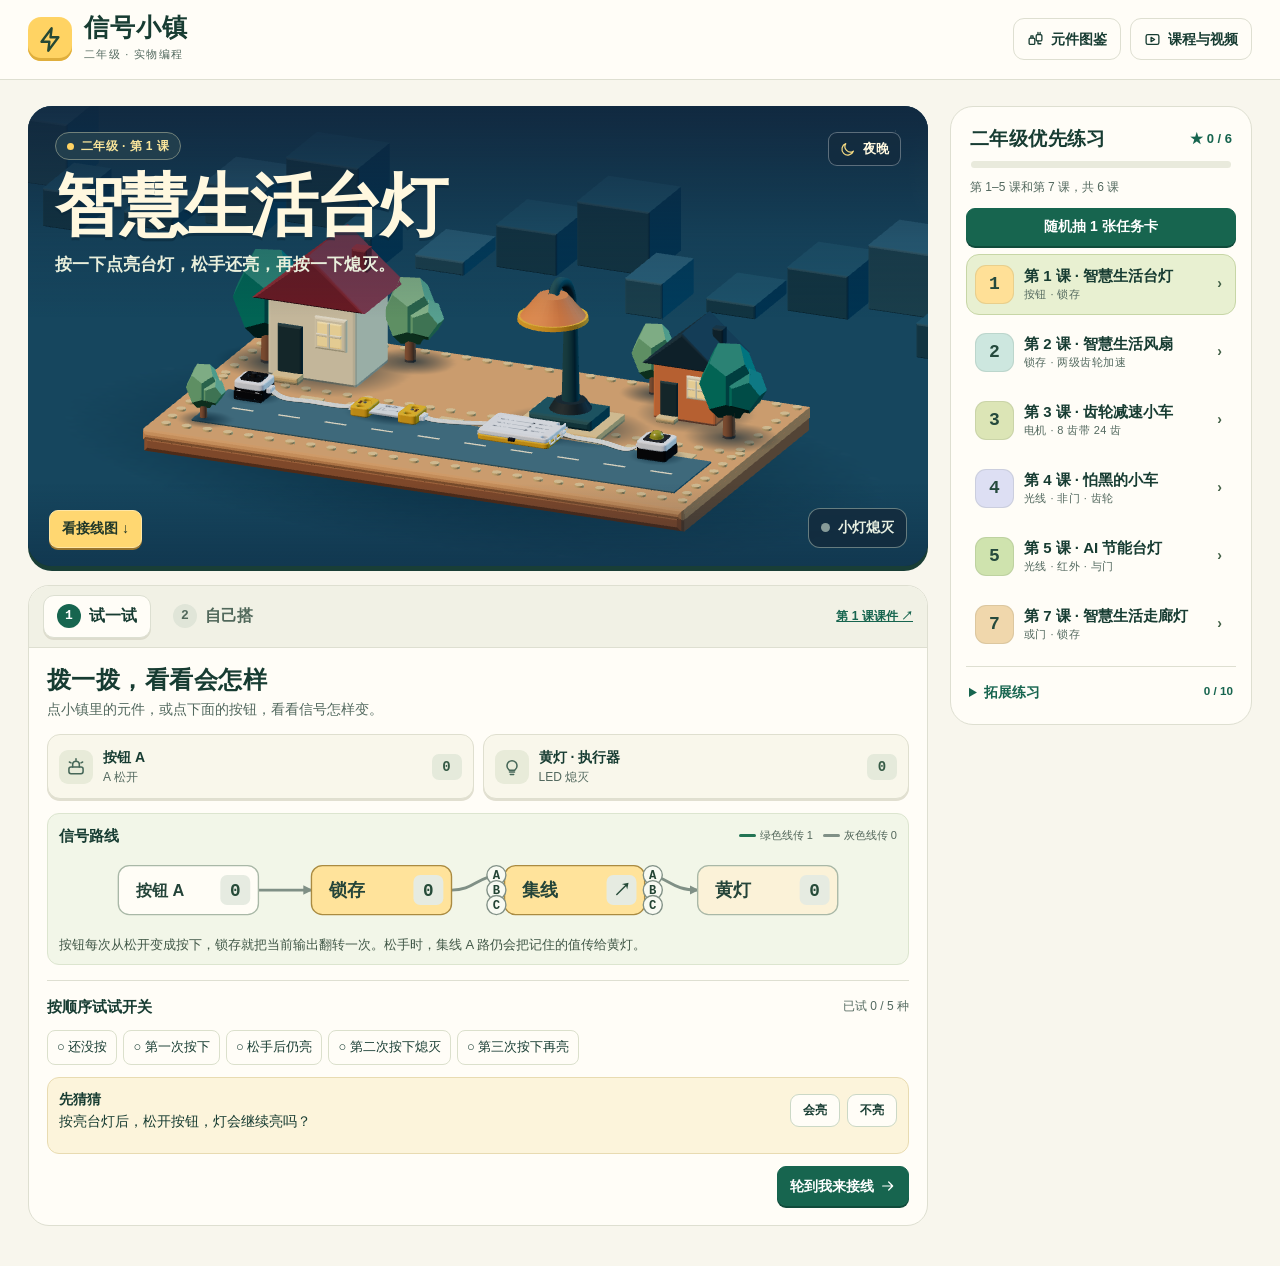
==== docs/signal-town/index.html @ 59ddd59e "feat(signal-town): publish grade two circuit practice" ====
<!doctype html>
<html lang="zh-CN">
<head>
<meta charset="utf-8">
<meta name="viewport" content="width=device-width, initial-scale=1">
<meta name="color-scheme" content="light">
<meta name="theme-color" content="#f8f6ed">
<title>信号小镇 · 二年级实物编程</title>
<link rel="icon" href="data:,">
<style>
:root {
  --paper: #f8f6ed; --white: #fffdf7; --ink: #173c32; --soft: #52685e;
  --line: #dedfd1; --green: #17654f; --lime: #daed99; --yellow: #ffd363;
  --orange: #f9ad58; --night: #122941; --font: "PingFang SC", "Microsoft YaHei", "Noto Sans CJK SC", sans-serif;
  --round: "Yuanti SC", "PingFang SC", "Microsoft YaHei", sans-serif;
}
* { box-sizing: border-box }
body { margin: 0; color: var(--ink); background: var(--paper); font: 16px/1.55 var(--font) }
button, a { -webkit-tap-highlight-color: transparent }
button { color: inherit; font: inherit; cursor: pointer }
button:disabled { cursor: default }
a { color: inherit }
button:focus-visible, a:focus-visible, summary:focus-visible { outline: 3px solid #157eac; outline-offset: 3px }
[hidden] { display: none !important }
h1,h2,h3,p { margin: 0 }
svg { display: block }
.icon { width: 22px; height: 22px; flex: 0 0 auto }
.topbar { border-bottom: 1px solid var(--line); background: var(--white) }
.top-inner { max-width: 1320px; padding: 13px 28px; margin: auto; min-height: 76px; display: flex; align-items: center; justify-content: space-between; gap: 16px; }
.brand { display: flex; gap: 12px; align-items: center; flex-shrink: 0 }
.brand-mark { display: grid; place-items: center; width: 44px; height: 44px; border-radius: 13px; background: var(--yellow); color: #254835; box-shadow: inset 0 -3px 0 #dfae3c }
.brand-mark .icon { width: 27px; height: 27px; stroke-width: 2.1 }
.brand strong { font: 900 25px/1.12 var(--round); letter-spacing: .045em; display: block }
.brand small { font-size: 11px; letter-spacing: .12em; color: var(--soft) }
.top-actions { display: flex; align-items: center; gap: 9px }
.utility { white-space: nowrap; display: inline-flex; align-items: center; justify-content: center; gap: 7px; padding: 9px 13px; border: 1px solid var(--line); border-radius: 11px; background: var(--white); color: var(--ink); text-decoration: none; font-size: 14px; font-weight: 700; min-height: 42px }
.utility:hover { background: #f0f2df }
.utility .icon { width: 17px; height: 17px }
.layout { max-width: 1320px; margin: auto; padding: 26px 28px 40px; display: grid; grid-template-columns: minmax(0, 1fr) 302px; align-items: start; gap: 22px }
.play { min-width: 0 }
.stage { isolation: isolate; position: relative; min-height: 460px; display: flex; flex-direction: column; justify-content: space-between; overflow: hidden; border-radius: 24px; color: #fff8df; background: var(--night); box-shadow: 0 5px 0 #193e36 }
.stage-canvas { position: absolute; inset: 0; z-index: -2; touch-action: pan-y }
.stage-canvas canvas { display: block; width: 100%; height: 100% }
.stage-shade { pointer-events: none; position: absolute; inset: 0; z-index: -1; background: linear-gradient(180deg,#10253cdc, #10253c33 29%, transparent 46%, transparent 82%, #0b21395e) }
.stage-top { display: flex; justify-content: space-between; align-items: flex-start; gap: 10px; padding: 26px 27px 0; pointer-events: none }
.lesson-tag { display: inline-flex; align-items: center; gap: 7px; color: #f9e59b; background: #213e4d; border: 1px solid #71817a; border-radius: 30px; padding: 4px 11px; font-size: 12px; letter-spacing: .035em; font-weight: 800 }
.lesson-tag::before { content: ""; display: inline-block; width: 7px; height: 7px; background: var(--yellow); border-radius: 50% }
.stage h1 { font: 900 clamp(38px, 5.3vw, 69px)/1.13 var(--round); letter-spacing: -.045em; margin: 8px 0 7px; text-shadow: 0 3px 0 #0a253880 }
.stage p { font-size: clamp(14px, 1.55vw, 17px); color: #e9efdc; font-weight: 600; max-width: 480px }
.stage-state { white-space: nowrap; align-items: center; display: flex; gap: 7px; border: 1px solid #ffffff50; background: #142d40e8; padding: 6px 11px; border-radius: 9px; font-size: 13px; font-weight: 700 }
.stage-state .icon { width: 16px; height: 16px; color: #f8dd83 }
.stage-bottom { display: flex; flex-wrap: wrap; justify-content: flex-end; align-items: flex-end; gap: 7px; position: relative; padding: 0 21px 18px; pointer-events: none }
.output-badge { display: inline-flex; align-items: center; gap: 8px; border: 1px solid #bacbbd80; background: #132d40f2; color: #e8f0e2; font-size: 14px; font-weight: 800; padding: 8px 12px; border-radius: 12px }
#stage-route { pointer-events: auto; margin-right: auto; min-height: 38px; font-size: 14px; text-decoration: none; color: #203729; background: #ffd771; border: 1px solid #ffe6a3; box-shadow: 0 2px 0 #98742e; }
#stage-route:hover { background: #ffe59c; }
#stage-route:active { background: #f0bd50; }
#stage-route:focus-visible { outline: 3px solid #fffdf7; outline-offset: 3px; }
#sound { pointer-events: auto; border: 1px solid #bacbbd80; background: #132d40f2; color: #fff3d3; }
#sound:hover, #sound[aria-pressed="true"] { background: #315664; }
.output-badge .led { height: 9px; width: 9px; background: #879b99; border-radius: 50% }
.output-badge[data-on="true"] { color: #ffea9f }
.output-badge[data-on="true"] .led { background: #ffe078; box-shadow: 0 0 12px #ffc85c }
.output-badge[data-alarm="true"] { color: #ffd1bb }
.output-badge[data-alarm="true"] .led { background: #fc7a61; box-shadow: 0 0 12px #ff7469 }
.stage-fallback { position: absolute; inset: 41% 0 16%; display: grid; place-items: center; pointer-events: none }
.fallback-model { display: grid; place-items: center; width: 124px; height: 124px; border-radius: 29px; background: #233e51; border: 5px solid #729e91; color: #c4d4c7 }
.fallback-model .icon { width: 64px; height: 64px }
.fallback-model.lit { color: #ffdf76; box-shadow: 0 0 50px #ffd07465; border-color: #ffe093 }
.map { background: var(--white); border: 1px solid var(--line); border-radius: 23px; padding: 18px 15px 15px }
.map-head { display: flex; justify-content: space-between; align-items: center; gap: 8px; padding: 2px 4px 10px }
.map h2, .bench h2 { font: 850 24px/1.28 var(--round); letter-spacing: .02em }
.progress-label { color: var(--green); font-size: 13px; font-weight: 800; white-space: nowrap }
.progress-track { height: 7px; background: #e9eadc; margin: 0 5px 15px; border-radius: 30px; overflow: hidden }
.progress-track b { display: block; width: 0; height: 100%; border-radius: inherit; background: #41866c; transition: width 300ms }
.sites { list-style: none; margin: 0; padding: 0; display: grid; gap: 7px }
.level { position: relative; width: 100%; min-height: 61px; display: flex; align-items: center; text-align: left; gap: 10px; border: 1px solid transparent; background: transparent; border-radius: 13px; padding: 6px 8px; }
.level:hover { background: #f0f2e7 }
.level[aria-current="step"] { background: #e8f0d1; border-color: #c7d6a6 }
.level-icon { flex: none; width: 39px; height: 39px; display: grid; place-items: center; border: 1px solid #263a261a; border-radius: 11px; background: var(--tile); color: #254a3d }
.level-icon .icon { width: 22px; height: 22px }
.level-text { flex: 1; min-width: 0 }
.level-text strong, .level-text small { display: block; }
.level-text strong { font-size: 15px; font-weight: 850; line-height: 1.42 }
.level-text small { color: var(--soft); font-size: 11px; letter-spacing: .04em }
.level-end { color: #405e45; font-weight: 850; font-size: 14px; min-width: 15px; text-align: center }
.map-caption { margin: -5px 4px 11px; color: var(--soft); font-size: 12px; }
.map .map-head h2 { font-size: 19px; }
.map #draw-card { width: 100%; margin: 0 0 8px; min-height: 38px; }
.map-extra { margin-top: 11px; border-top: 1px solid var(--line); padding-top: 9px; }
.map-extra summary { cursor: pointer; color: var(--green); font-size: 14px; font-weight: 850; padding: 6px 3px; }
.map-extra summary small { float: right; }
.level-icon { font: 900 18px ui-monospace, monospace; }
.course-link { margin-left: auto; color: var(--green); font-size: 12px; font-weight: 850; white-space: nowrap; }
.task-badge { background: #ffedb9; border: 1px solid #e6cb78; border-radius: 8px; padding: 7px 9px; margin-bottom: 10px; font-weight: 800; font-size: 13px; color: #493b1c; }
.gear-panel { border: 1px solid #e2dcbe; background: #f7f2de; border-radius: 10px; padding: 9px 10px; margin: 10px 0; }
.gear-row { display: flex; flex-wrap: wrap; align-items: center; gap: 5px; margin-top: 6px; font-size: 12px; font-weight: 800; }
.gear-row .action[aria-pressed="true"] { color: #174d39; background: #e1ecc8; border-color: #95a979; }
.gear-note { margin-top: 5px; color: var(--soft); font-size: 12px; }
.map-foot { margin-top: 12px; border-top: 1px solid var(--line); padding-top: 11px; display: flex; align-items: center; gap: 8px; color: var(--soft); font-size: 12px; }
.map-foot .icon { color: #a26c19; width: 17px; height: 17px }
.bench { margin-top: 19px; background: var(--white); border: 1px solid var(--line); border-radius: 21px; overflow: hidden }
.modes { display: flex; align-items: center; border-bottom: 1px solid var(--line); gap: 8px; padding: 9px 14px; background: #f1f1e5 }
.mode { border: 1px solid transparent; background: transparent; border-radius: 11px; display: flex; align-items: center; gap: 8px; min-height: 43px; font-weight: 800; padding: 4px 13px; color: #51685b }
.mode[aria-pressed="true"] { background: var(--white); border-color: #dcdfd1; box-shadow: 0 2px 0 #dddccd; color: var(--ink) }
.map-jump { display: none }
.step { display: grid; place-items: center; width: 24px; height: 24px; border-radius: 50%; background: #e0e5d8; font-family: ui-monospace, monospace; font-size: 13px }
.mode[aria-pressed="true"] .step { background: var(--green); color: #fff }
.panel { padding: 17px 18px 19px }
.panel-top { display: flex; justify-content: space-between; align-items: flex-start; gap: 10px; margin-bottom: 14px }
.panel-top p { color: var(--soft); font-size: 14px; margin-top: 3px }
.controls { display: grid; grid-template-columns: repeat(auto-fit, minmax(min(100%, 176px), 1fr)); gap: 9px }
.control { display: flex; align-items: center; text-align: left; min-height: 65px; padding: 8px 11px; gap: 10px; background: #f9f7eb; border: 1px solid #dfdfcf; box-shadow: 0 2px 0 #e1dfd0; border-radius: 13px }
button.control:hover { background: #eef1dc; border-color: #b8c7a9 }
button.control:active { transform: translateY(1px); box-shadow: none }
.control-icon { display: grid; place-items: center; flex: 0 0 34px; height: 34px; border-radius: 9px; background: #e8ebd9; color: #466758 }
.control-icon .icon { width: 20px; height: 20px }
.control[aria-pressed="true"] .control-icon, .control.lit .control-icon { background: #ffe49c; color: #755206 }
.control.alarm .control-icon { color: #9c3023; background: #ffd7cb }
.control-text { flex: 1; min-width: 0 }
.control-text strong, .control-text span { display: block; line-height: 1.34; }
.control-text strong { font-weight: 850; font-size: 14px }
.control-text span { color: var(--soft); font-size: 12px; margin-top: 2px }
.control-state { display: grid; flex: 0 0 30px; height: 26px; place-items: center; color: #365b46; border-radius: 7px; background: #e5eadb; font: 800 14px/1 ui-monospace, monospace }
.control-state.on { color: #2c4525; background: #d5ed9f }
.route-card { margin-top: 14px; border: 1px solid #dce5cf; border-radius: 12px; background: #f2f6e8; padding: 10px 11px 9px; }
.route-head { display: flex; align-items: center; flex-wrap: wrap; gap: 5px 12px; justify-content: space-between; }
.route-head h3 { font-size: 15px; }
.route-legend { display: flex; flex-wrap: wrap; gap: 4px 10px; font-size: 11px; color: #53675b; }
.route-legend span { display: flex; align-items: center; gap: 4px; }
.route-legend i { display: inline-block; width: 17px; height: 3px; border-radius: 9px; background: #809086; }
.route-legend .route-on { background: #237454; }
.route-svg { width: 100%; margin: 5px auto 0; overflow: visible; }
.route-halo, .route-stroke, .route-flow { fill: none; stroke-linecap: round; }
.route-halo { stroke: #f2f6e8; stroke-width: 6; }
.route-stroke { stroke: #809086; stroke-width: 2.1; }
.route-link:is([data-value="1"],[data-value="-1"]) .route-stroke { stroke: #237454; stroke-width: 3; }
.route-flow { stroke: #8bd4a0; stroke-width: 1.3; stroke-dasharray: 3 11; animation: signal-flow 1.4s linear infinite; }
@keyframes signal-flow { to { stroke-dashoffset: -28; } }
@media(prefers-reduced-motion: reduce) { .route-flow { animation: none; } }
.route-box { stroke: #a9b8a7; fill: #fffdf6; }
.route-node[data-kind="logic"] .route-box { fill: #ffe39b; stroke: #aa8b41; }
.route-node[data-kind="output"] .route-box { fill: #fbf2d8; }
.route-node:is([data-value="1"],[data-value="-1"]) .route-box { stroke-width: 1.5; }
.route-name { fill: #244439; font: 850 13px var(--font); }
.route-bit-bg { fill: #e6ebe1; }
.route-node:is([data-value="1"],[data-value="-1"]) .route-bit-bg { fill: #c9eca4; }
.route-bit { fill: #264b39; font: 850 13px ui-monospace, monospace; }
.route-port circle { fill: #f8faf2; stroke: #809086; }
.route-port[data-value="1"] circle { fill: #d9efce; stroke: #237454; }
.route-port text { fill: #234434; font: 850 9px ui-monospace, monospace; }
.rule { color: #405747; font-size: 13px; margin-top: 6px; }
.practice { margin-top: 15px; border-top: 1px solid var(--line); padding-top: 14px; display: grid; gap: 12px }
.practice-head { display: flex; flex-wrap: wrap; align-items: center; justify-content: space-between; gap: 8px; }
.practice-head strong { font-size: 15px }
.practice-head span { color: var(--soft); font-size: 12px }
.cases { display: flex; flex-wrap: wrap; gap: 6px }
.case { font-size: 13px; padding: 6px 9px; min-height: 35px; background: #fffdf7; border: 1px solid #dbe0cc; border-radius: 8px; line-height: 1.4 }
.case[aria-pressed="true"] { background: #e6efcf; border-color: #adc194; font-weight: 800 }
.case:hover { background: #eef2e4 }
.quiz { border: 1px solid #e8dbb1; background: #fcf4db; border-radius: 12px; padding: 11px; display: flex; gap: 10px; flex-wrap: wrap; align-items: center }
.quiz-text { flex: 1 1 270px; font-size: 14px }
.quiz-text b { display: block }
.quiz-result { flex-basis: 100%; font-size: 13px; color: #3f5943; font-weight: 650 }
.quiz-actions, .actions { display: flex; flex-wrap: wrap; gap: 7px; align-items: center }
.action { min-height: 40px; display: inline-flex; justify-content: center; align-items: center; gap: 6px; padding: 6px 12px; font-weight: 800; font-size: 14px; border: 1px solid #cbd8c6; background: var(--white); border-radius: 9px }
.action:hover { background: #eaf0db }
.action:disabled { opacity: .5 }
.action.primary { color: white; background: var(--green); border-color: var(--green); box-shadow: 0 2px 0 #104b3b }
.action.primary:hover { background: #124e40 }
.action .icon { width: 16px; height: 16px }
.action.small { min-height: 32px; font-size: 12px }
.frame-panel { background: #f4f0df; border: 1px solid #e6ddba; border-radius: 11px; margin-bottom: 10px; padding: 9px 11px 11px; }
.frame-panel .practice-head { margin-bottom: 7px; }
.frame-panel .action { min-height: 35px; font-size: 13px; }
.build-note { margin: 9px 0; min-height: 25px; font-size: 14px; font-weight: 700; color: #4d6859 }
.board-scroll { overflow-x: auto; background: #e8ede0; border: 1px solid #d3decb; border-radius: 15px; scrollbar-color: #879e84 #e8ede0 }
.board { min-width: var(--board-min, 470px); isolation: isolate; position: relative; display: grid; grid-template-columns: 1fr minmax(118px, 1.3fr) 1fr; gap: 36px; padding: 11px 13px 13px; background-image: radial-gradient(#67866e37 1px, transparent 1px); background-size: 12px 12px }
.board-column { display: flex; min-width: 0; flex-direction: column; gap: 9px }
.board-column h3 { padding: 0 0 2px; font-size: 12px; color: #415c4c; letter-spacing: .045em; font-weight: 850; background: #e8ede0; width: fit-content }
.node { position: relative; z-index: 1; background: #fffdf6; border: 1px solid #bdc9b5; border-radius: 10px; min-height: 60px; box-shadow: 0 2px 0 #c8d2be; padding: 5px 7px 6px }
.node.kind-logic { background: #ffda77; border-color: #c8aa54; box-shadow: 0 2px 0 #d6b860 }
.node.kind-output { background: #f3f1de }
.node-title { font-size: 12px; font-weight: 850; display: flex; gap: 4px; align-items: center }
.node-title .icon { width: 16px; height: 16px }
.node-title .delete { border: 0; background: transparent; border-radius: 5px; margin-left: auto; font-size: 19px; height: 24px; width: 24px; line-height: 1 }
.node-title .delete:hover { background: #fff8cf }
.node-ports { display: flex; align-items: center; justify-content: space-between; gap: 4px; margin-top: 2px }
.node-outs { display: grid; gap: 3px; margin-left: auto; }
.node-ins { display: grid; gap: 3px }
.node-port { display: inline-flex; white-space: nowrap; align-items: center; gap: 4px; background: #fffdf6; min-height: 27px; font-size: 11px; border: 1px solid #b9c8b4; border-radius: 6px; padding: 2px 4px; font-weight: 750 }
.node-port:hover { background: #edf5d9 }
.node-port .pin { background: #a5b1a3; border: 1px solid #6e806e; border-radius: 50%; width: 9px; height: 9px }
.node-port:is([data-value="1"],[data-value="-1"]) .pin { background: #86bd40; border-color: #3f742d }
.node-port[data-value="0"] .pin { background: #e8ead7 }
.node-port[aria-pressed="true"] { outline: 2px solid #376c59; background: #e7f4ce }
.node-port[data-direction="out"] { margin-left: auto }
.node-port[data-connected="true"] { border-color: #647e66 }
#cables { position: absolute; inset: 0; z-index: 0; width: 100%; height: 100%; pointer-events: none; overflow: visible }
.empty { color: #4a6957; border: 1px dashed #859c86; background: #edf2e6; min-height: 60px; border-radius: 9px; display: grid; place-items: center; font-size: 12px; text-align: center; padding: 6px }
.palette { display: flex; flex-wrap: wrap; gap: 6px; margin-top: 10px }
.palette .action { font-size: 13px; min-height: 36px }
.wire-list { display: flex; flex-wrap: wrap; gap: 5px; margin-top: 9px }
.wire-chip { background: #eef2e4; border: 1px solid #d1dbca; border-radius: 7px; padding: 4px 6px; font-size: 11px }
.wire-chip:hover { background: #fae7db }
.build-actions { margin-top: 13px; display: flex; gap: 8px; flex-wrap: wrap }
.check-result { display: grid; gap: 5px; margin-top: 12px; }
.check-result p { background: #f5efdb; color: #485f4e; padding: 8px 10px; border-radius: 8px; font-size: 13px }
.check-result .pass { background: #e7f0d6; color: #244e39 }
.check-result .fail { background: #fbe8db; color: #723d28 }
.next-row { display: flex; justify-content: flex-end; margin-top: 12px }
dialog { width: min(640px, calc(100% - 28px)); max-height: 86vh; color: var(--ink); background: var(--white); border: 1px solid #d8dfce; border-radius: 20px; padding: 19px; box-shadow: 0 20px 70px #0d282547 }
dialog::backdrop { background: #0f282aa6 }
.dialog-head { display: flex; align-items: center; justify-content: space-between; gap: 8px; margin-bottom: 10px }
.dialog-head h2 { font: 850 24px/1.25 var(--round) }
.dialog-lead { font-size: 14px; color: var(--soft); margin-bottom: 13px }
.kit-dialog { width: min(1040px, calc(100% - 32px)); max-height: 92dvh; padding: 20px; }
.kit-dialog .dialog-head { margin-bottom: 9px }
.kit-titleblock { display: flex; flex-wrap: wrap; align-items: center; gap: 4px 12px; }
.kit-total { font-size: 13px; color: var(--green); font-weight: 850; white-space: nowrap; }
.kit-progress-bar { appearance: none; width: 100%; height: 7px; display: block; margin: 2px 0 13px; border: 0; background: #e8ebdd; border-radius: 15px; overflow: hidden; }
.kit-progress-bar::-webkit-progress-bar { background: #e8ebdd; }
.kit-progress-bar::-webkit-progress-value { background: #42876a; border-radius: 15px; }
.kit-progress-bar::-moz-progress-bar { background: #42876a; border-radius: 15px; }
.kit-filters { display: flex; flex-wrap: wrap; justify-content: space-between; align-items: center; gap: 8px; margin-bottom: 12px; }
.kit-groups { display: flex; gap: 5px; flex-wrap: wrap; }
.kit-group, .kit-view, .kit-status { background: #fffdf7; border: 1px solid #dbdfd1; border-radius: 9px; padding: 6px 10px; min-height: 38px; color: #344e42; font: 750 13px var(--font); }
.kit-status { padding-inline: 8px; cursor: pointer; }
.kit-group[aria-pressed="true"] { background: var(--kit-tint); border-color: #a8ad93; color: var(--ink) }
.kit-view[aria-pressed="true"] { background: #dcebd0; border-color: #89aa7b; color: var(--ink) }
.kit-group:hover, .kit-view:hover { border-color: var(--green) }
.kit-grid { display: grid; grid-template-columns: repeat(auto-fill,minmax(min(100%,145px),1fr)); gap: 9px; padding: 0; margin: 0; list-style: none; }
.kit-grid li { min-width: 0; }
.kit-card { display: flex; text-align: left; flex-direction: column; width: 100%; height: 100%; padding: 0; overflow: hidden; background: #fffdf7; border: 1px solid #dcdfd2; border-radius: 12px; }
.kit-card:hover { border-color: #6b947a; box-shadow: 0 2px 8px #183e321a; }
.kit-card[data-owned="true"] { border-color: #9abda3; }
.kit-card-picture { display: block; width: 100%; flex: 0 0 auto; aspect-ratio: 1.60; position: relative; background: var(--kit-tint); border-bottom: 1px solid #e3e1d3; }
.kit-card-picture img { position: absolute; inset: 0; width: 100%; height: 100%; display: block; object-fit: contain; }
.kit-card[data-owned="false"] img { filter: saturate(.62); }
.kit-mark { padding: 2px 6px; border-radius: 6px; background: #f5f0dff5; color: #4b5547; font-size: 11px; font-weight: 850; }
.kit-card-picture .kit-mark { position: absolute; top: 6px; right: 6px; }
.kit-card[data-owned="true"] .kit-mark, .kit-mark[data-owned="true"] { background: #286b51; color: #fff; }
.kit-card-info { display: grid; padding: 6px 8px 8px; gap: 2px; }
.kit-card-info strong { font-size: 13px; line-height: 1.35; }
.kit-card-info small { font-size: 11px; color: var(--soft); }
.kit-empty-list { color: var(--soft); text-align: center; padding: 30px 10px; }
.kit-details { max-width: 830px; margin: 0 auto; }
.kit-back { margin-bottom: 12px; }
.kit-meta { display: flex; gap: 5px; align-items: center; flex-wrap: wrap; }
.kit-source { margin-top: 6px; color: var(--soft); font-size: 12px; }
.kit-kind { display: inline-flex; padding: 2px 8px; font-size: 11px; border-radius: 6px; font-weight: 750; }
.kit-name { font: 900 clamp(23px,4vw,33px)/1.14 var(--round); margin: 4px 0 5px; }
.kit-job { color: #405a4d; font-size: 14px; }
.kit-views { display: flex; gap: 6px; margin: 12px 0 8px; flex-wrap: wrap; }
.kit-comparison { display: grid; grid-template-columns: minmax(0,1fr) minmax(0,1fr); gap: 9px; }
.kit-figure { border: 1px solid #dce1d0; border-radius: 12px; overflow: hidden; margin: 0; background: #eef2e6; min-width: 0; }
.kit-viewer { position: relative; aspect-ratio: 1.32; min-height: 155px; cursor: grab; touch-action: none; background: radial-gradient(closest-side at 48% 53%,#fffef1,#f0f3e8 80%,#e3eadb); }
.kit-viewer.dragging { cursor: grabbing }
.kit-viewer canvas { width: 100%; height: 100%; display: block; }
.kit-viewer:focus-visible { outline: 3px solid #157eac; outline-offset: -4px; }
.kit-empty { position: absolute; inset: 0; display: grid; place-items: center; text-align: center; padding: 10px; font-size: 13px; color: var(--soft); }
.part-photo { display: block; width: 100%; aspect-ratio: 1.32; min-height: 155px; height: auto; object-fit: contain; background: #ede6d8; }
.kit-figure figcaption { display: flex; gap: 5px; min-height: 38px; align-items: center; justify-content: space-between; flex-wrap: wrap; border-top: 1px solid #dce1d0; padding: 5px 8px; font-weight: 700; font-size: 12px; }
.kit-figure figcaption small { color: var(--soft); font-size: 11px }
.kit-reset { border: 0; background: transparent; border-radius: 5px; padding: 4px; font-size: 11px; color: var(--green); font-weight: 750; text-decoration: underline; }
.kit-clue { margin-top: 9px; padding: 8px 10px; background: #f7edd3; border-radius: 8px; color: #4e482d; font-size: 14px; }
@media(max-width:720px) {
  .kit-dialog { padding: 13px; width: calc(100% - 18px); }
}
@media(max-width:450px) {
  .kit-grid { grid-template-columns: repeat(2,minmax(0,1fr)); gap: 7px; }
  .kit-group,.kit-view,.kit-status { min-height: 36px; font-size: 12px; padding-inline: 7px; }
  .kit-comparison { gap: 6px }
  .kit-viewer,.part-photo { min-height: 122px }
  .kit-figure figcaption { font-size: 11px; }
}
.reward { width: min(556px, calc(100% - 26px)); text-align: center; padding: 17px; background: radial-gradient(ellipse at 50% -20%,#ffe29b,#fff9e8 58%,#fffdf7 100%); }
.reward-top { display: flex; justify-content: flex-end; }
.reward-star { display: grid; place-items: center; width: 55px; height: 55px; margin: -17px auto 9px; color: #785204; background: #ffcf57; border: 1px solid #d6a831; border-radius: 18px; box-shadow: inset 0 -3px #dfae38, 0 0 0 7px #f9d78b48; transform: rotate(-8deg); }
.reward-star .icon { width: 31px; height: 31px; fill: #fff0b8; }
.reward h2 { font: 900 clamp(22px,5vw,30px)/1.25 var(--round); margin-bottom: 4px; }
.reward p { color: #536454; font-size: 14px; }
.reward-parts { display: grid; grid-template-columns: repeat(2,minmax(0,1fr)); gap: 7px; margin: 14px 0; padding: 0; list-style: none; }
.reward-parts li { display: flex; gap: 8px; align-items: center; text-align: left; background: #fffdf8; border: 1px solid #ebd8a9; border-radius: 10px; padding: 5px; font-size: 13px; font-weight: 800; }
.reward-parts img { display: block; width: 43px; height: 38px; border-radius: 6px; object-fit: cover; background: #f2e7c8; }
.reward-actions { display: flex; justify-content: center; flex-wrap: wrap; gap: 7px; }
.video-links { display: grid; gap: 6px }
.video-links a { justify-content: flex-start; }
@media(max-width: 960px) {
  .layout { grid-template-columns: minmax(0,1fr) 247px; gap: 13px; padding-inline: 15px }
  .top-inner { padding-inline: 16px }
  .stage { min-height: 408px }
  .stage-top { padding-inline: 18px }
  .map { padding-inline: 10px }
  .control { gap: 5px; padding-inline: 7px }
}
@media(max-width: 730px) {
  .top-inner { min-height: 61px; padding: 8px 11px; gap: 7px }
  .brand { gap: 7px }
  .brand-mark { width: 37px; height: 37px; border-radius: 10px }
  .brand-mark .icon { width: 23px; height: 23px }
  .brand strong { font-size: 20px }
  .brand small { display: none }
  .top-actions { gap: 5px }
  .utility { font-size: 12px; padding: 6px 8px; gap: 4px; min-height: 37px }
  .utility .icon { width: 15px; height: 15px }
  .layout { display: flex; flex-direction: column; gap: 16px; padding: 12px 10px 26px }
  .play, .map { width: 100% }
  .stage { min-height: 375px; border-radius: 17px }
  .stage-top { padding: 16px 13px 0 }
  .stage-bottom { padding: 0 11px 11px }
  .stage-state { font-size: 11px; padding: 5px 7px; gap: 4px }
  .stage-state .icon { width: 13px; height: 13px }
  .stage h1 { font-size: clamp(34px, 9vw, 53px) }
  .stage p { font-size: 13px }
  .bench { margin-top: 13px; border-radius: 16px }
  .panel { padding: 12px 10px }
  .modes { padding: 7px 9px; flex-wrap: wrap; gap: 5px; }
  .mode { white-space: nowrap; padding-inline: 7px; gap: 6px; font-size: 14px; }
  .board { min-width: 0; grid-template-columns: minmax(0,1fr) minmax(0,1.2fr) minmax(0,1fr); gap: 11px; padding: 8px 6px 10px }
  .board-column { gap: 7px }
  .board-column h3 { font-size: 11px }
  .node { padding: 4px; }
  .node-title { gap: 1px; font-size: 11px; line-height: 1.3; min-height: 23px }
  .node-title .icon { display: none }
  .node-title .delete { width: 22px; flex: none }
  .node-ports { align-items: flex-end; flex-wrap: wrap; gap: 3px }
  .node-port { min-height: 33px; font-size: 11px; gap: 2px; padding-inline: 2px }
  .node-port .pin { width: 7px; height: 7px }
  .course-link { font-size: 11px; margin-left: auto; }
  .map-jump { display: block; margin-left: auto; white-space: nowrap; font-weight: 800; font-size: 13px; padding: 7px 3px; }
  .controls { grid-template-columns: repeat(2, minmax(0,1fr)); gap: 7px }
  .control { min-height: 57px }
  .control-text strong { font-size: 13px }
  .control-state { flex-basis: 23px }
  .map { border-radius: 17px }
  .sites { grid-template-columns: repeat(2, minmax(0,1fr)); gap: 4px }
  .level { gap: 6px; padding: 4px 5px; min-height: 57px }
  .level-icon { width: 34px; height: 34px }
  .level-text strong { font-size: 13px }
  .level-text small { font-size: 10px }
}
@media(max-width: 365px) {
  .top-actions .utility .icon { display: none }
  .modes { gap: 3px; }
  .mode { padding-inline: 6px; gap: 4px; }
  .board { gap: 6px }
  .node-port { font-size: 10px }
  .control-icon { flex-basis: 26px; height: 28px }
  #output-badge { font-size: 12px }
}
@media(prefers-reduced-motion: reduce) { *, *::before, *::after { scroll-behavior: auto !important; transition: none !important } }
</style>
</head>
<body>
<header class="topbar">
  <div class="top-inner">
    <div class="brand">
      <div class="brand-mark" data-icon="bolt" aria-hidden="true"></div>
      <div><strong>信号小镇</strong><small>二年级 · 实物编程</small></div>
    </div>
    <div class="top-actions">
      <button class="utility" data-dialog="parts"><span data-icon="blocks"></span>元件图鉴</button>
      <button class="utility" data-dialog="videos"><span data-icon="video"></span>课程与视频</button>
    </div>
  </div>
</header>
<main class="layout">
  <div class="play">
    <section class="stage" aria-labelledby="lesson-title">
      <div id="stage-canvas" class="stage-canvas" aria-hidden="true"></div>
      <div class="stage-shade"></div>
      <div class="stage-top">
        <div><span class="lesson-tag" id="lesson-tag"></span><h1 id="lesson-title" tabindex="-1"></h1><p id="lesson-mission"></p></div>
        <span class="stage-state" id="world-state"></span>
      </div>
      <div class="stage-fallback" id="stage-fallback" hidden><div class="fallback-model" id="fallback-model"></div></div>
      <div class="stage-bottom"><a class="action small stage-route" id="stage-route" href="#route-card">看接线图 ↓</a><button class="action small" id="sound" aria-pressed="false" hidden><span data-icon="speaker"></span><span class="sound-label">打开警报音</span></button><div class="output-badge" id="output-badge"><i class="led" aria-hidden="true"></i><span id="output-label" role="status"></span></div></div>
    </section>
    <section class="bench" aria-label="实验台">
      <div class="modes" role="group" aria-label="练习方式">
        <button class="mode" id="mode-try" data-mode="try" aria-controls="try-panel" aria-pressed="true"><span class="step">1</span>试一试</button>
        <button class="mode" id="mode-build" data-mode="build" aria-controls="build-panel" aria-pressed="false"><span class="step">2</span>自己搭</button>
        <a class="course-link" id="lesson-course" target="_blank" rel="noopener noreferrer" hidden></a>
        <a class="map-jump" href="#map-title">二年级 ↓</a>
      </div>
      <div id="try-panel" class="panel">
        <div class="panel-top"><div><h2>拨一拨，看看会怎样</h2><p>点小镇里的元件，或点下面的按钮，看看信号怎样变。</p></div></div>
        <div id="try-controls" class="controls"></div>
        <div class="route-card" id="route-card" tabindex="-1">
          <div class="route-head"><h3>信号路线</h3><div class="route-legend"><span><i class="route-on"></i><span id="route-live-label">绿色线传 1</span></span><span><i></i>灰色线传 0</span></div></div>
          <div id="signal-line"></div>
          <p id="rule" class="rule"></p>
        </div>
        <section class="gear-panel" id="try-gears" aria-label="齿轮传动" hidden></section>
        <div class="practice">
          <div class="practice-head"><strong id="practice-title">把每种情况都试一遍</strong><span id="seen"></span></div>
          <div id="cases" class="cases"></div>
          <div id="quiz" class="quiz"></div>
        </div>
        <div class="next-row"><button class="action primary" data-mode="build">轮到我来接线 <span data-icon="arrow"></span></button></div>
      </div>
      <div id="build-panel" class="panel" hidden>
        <p class="task-badge" id="task-badge" tabindex="-1" hidden></p>
        <div class="panel-top"><div><h2>自己搭电路</h2><p id="build-target"></p></div></div>
        <div id="build-controls" class="controls"></div>
        <section class="frame-panel" id="frame-panel" aria-label="搭展示架" hidden>
          <div class="practice-head"><strong>用积木梁和板搭展示架</strong><span id="frame-progress"></span></div>
          <div class="actions" id="frame-actions"></div>
        </section>
        <p id="build-note" class="build-note" role="status"></p>
        <div class="board-scroll" aria-label="接线工作台">
          <div class="board" id="board">
            <svg id="cables" aria-hidden="true"></svg>
            <div class="board-column" id="input-col"></div>
            <div class="board-column" id="logic-col"></div>
            <div class="board-column" id="output-col"></div>
          </div>
        </div>
        <div class="palette" id="palette" aria-label="元件盒"></div>
        <div id="wire-list" class="wire-list" aria-label="已接的线"></div>
        <section class="gear-panel" id="build-gears" aria-label="装齿轮" hidden></section>
        <div class="build-actions">
          <button class="action primary" id="check"><span data-icon="check"></span>检查所有情况</button>
          <button class="action" id="hint"><span data-icon="bulb"></span>给我提示</button>
          <button class="action" id="reset"><span data-icon="reset"></span>重新搭</button>
        </div>
        <div id="check-result" class="check-result" aria-live="polite"></div>
        <div id="next-level" class="next-row" hidden><button class="action primary" id="next">去下一关 <span data-icon="arrow"></span></button></div>
      </div>
    </section>
  </div>
  <aside class="map" aria-labelledby="map-title">
    <div class="map-head"><h2 id="map-title">二年级优先练习</h2><span class="progress-label" id="progress-label"></span></div>
    <div id="progress-track" class="progress-track" role="progressbar" aria-label="二年级通关进度" aria-valuemin="0"><b></b></div>
    <p class="map-caption">第 1–5 课和第 7 课，共 6 课</p>
    <button class="action primary" id="draw-card">随机抽 1 张任务卡</button>
    <ol class="sites" id="levels"></ol>
    <details class="map-extra" id="extra-map">
      <summary>拓展练习 <small id="extra-progress"></small></summary>
      <ol class="sites" id="extra-levels"></ol>
    </details>
  </aside>
</main>
<dialog class="kit-dialog" id="parts-dialog" aria-labelledby="kit-title">
  <form method="dialog" class="dialog-head">
    <div class="kit-titleblock"><h2 id="kit-title">实物元件图鉴</h2><span class="kit-total" id="kit-progress"></span></div>
    <button class="action">关闭</button>
  </form>
  <div id="kit-gallery">
    <progress class="kit-progress-bar" id="kit-progress-bar" aria-label="图鉴收集进度"></progress>
    <div class="kit-filters">
      <div class="kit-groups" id="kit-groups" role="group" aria-label="元件分类"></div>
      <select class="kit-status" id="kit-status" aria-label="获得状态">
        <option value="all">全部状态</option><option value="owned">已获得</option><option value="missing">待获得</option>
      </select>
    </div>
    <ul class="kit-grid" id="parts-list" aria-label="元件图鉴列表"></ul>
    <p class="kit-empty-list" id="kit-empty-list" hidden></p>
  </div>
  <section class="kit-details" id="kit-details" aria-labelledby="kit-name" hidden>
    <button type="button" class="action small kit-back" id="kit-back">← 返回图鉴</button>
    <div class="kit-meta"><span class="kit-kind" id="kit-kind"></span><span class="kit-mark" id="kit-part-status"></span></div>
    <h3 class="kit-name" id="kit-name" tabindex="-1"></h3>
    <p class="kit-job" id="kit-job"></p>
    <p class="kit-source" id="kit-source"></p>
    <div class="kit-views" id="kit-views" role="group" aria-label="观察角度"></div>
    <div class="kit-comparison">
      <figure class="kit-figure">
        <div class="kit-viewer" id="kit-canvas" tabindex="0" aria-label="三维模型，可拖动或用方向键旋转">
          <span class="kit-empty" id="kit-fallback" hidden>这个浏览器暂时无法显示 3D，继续看实拍就能认元件。</span>
        </div>
        <figcaption><span>3D 模型 <small id="kit-drag-note">· 拖动可旋转</small></span><button type="button" id="kit-reset" class="kit-reset">复位</button></figcaption>
      </figure>
      <figure class="kit-figure">
        <img class="part-photo" id="kit-photo" alt="">
        <figcaption id="kit-caption">套装实拍</figcaption>
      </figure>
    </div>
    <p class="kit-clue" id="kit-clue" aria-live="polite"></p>
  </section>
</dialog>
<dialog id="reward-dialog" class="reward" aria-labelledby="reward-title" aria-describedby="reward-level">
  <form method="dialog" class="reward-top"><button class="action small">关闭</button></form>
  <div class="reward-star" data-icon="star" aria-hidden="true"></div>
  <h2 id="reward-title"></h2>
  <p id="reward-level"></p>
  <ul class="reward-parts" id="reward-parts" aria-label="获得的元件图鉴"></ul>
  <div class="reward-actions">
    <button class="action primary" id="reward-catalog" autofocus>去图鉴查看</button>
    <button class="action" id="reward-next"></button>
  </div>
</dialog>
<dialog id="videos-dialog">
  <form method="dialog" class="dialog-head"><h2>课程与视频</h2><button class="action">关闭</button></form>
  <p class="dialog-lead">联网打开酷博实物编程课件，可在课件里观看配套演示。</p>
  <div class="video-links" id="video-links"></div>
</dialog>
<script>
/* Three.js license
The MIT License

Copyright © 2010-2026 three.js authors

Permission is hereby granted, free of charge, to any person obtaining a copy
of this software and associated documentation files (the "Software"), to deal
in the Software without restriction, including without limitation the rights
to use, copy, modify, merge, publish, distribute, sublicense, and/or sell
copies of the Software, and to permit persons to whom the Software is
furnished to do so, subject to the following conditions:

The above copyright notice and this permission notice shall be included in
all copies or substantial portions of the Software.

THE SOFTWARE IS PROVIDED "AS IS", WITHOUT WARRANTY OF ANY KIND, EXPRESS OR
IMPLIED, INCLUDING BUT NOT LIMITED TO THE WARRANTIES OF MERCHANTABILITY,
FITNESS FOR A PARTICULAR PURPOSE AND NONINFRINGEMENT. IN NO EVENT SHALL THE
AUTHORS OR COPYRIGHT HOLDERS BE LIABLE FOR ANY CLAIM, DAMAGES OR OTHER
LIABILITY, WHETHER IN AN ACTION OF CONTRACT, TORT OR OTHERWISE, ARISING FROM,
OUT OF OR IN CONNECTION WITH THE SOFTWARE OR THE USE OR OTHER DEALINGS IN
THE SOFTWARE.
*/
(()=>{var Yc=0,fl=1,Zc=2;var ir=1,Jc=2,$i=3,Yn=0,Ge=1,mn=2,ci=0,Ki=1,sr=2,pl=3,ml=4,$c=5;var hi=100,Kc=101,Qc=102,jc=103,th=104,eh=200,nh=201,ih=202,sh=203,gl=204,_l=205,rh=206,ah=207,oh=208,lh=209,ch=210,hh=211,uh=212,dh=213,fh=214,Jr=0,$r=1,Kr=2,Di=3,Qr=4,jr=5,ta=6,ea=7,xl=0,ph=1,mh=2,gn=0,vl=1,yl=2,Ml=3,rr=4,Sl=5,bl=6,Tl=7;var Al=300,ui=301,Qi=302,Pa=303,La=304,na=1e3,hn=1001,ia=1002,Ee=1003,gh=1004;var ar=1005;var ze=1006,Da=1007;var Ln=1008;var He=1009,El=1010,wl=1011,ji=1012,Na=1013,an=1014,je=1015,on=1016,Ua=1017,Fa=1018,di=1020,Rl=35902,Cl=35899,Il=1021,Pl=1022,ln=1023,Rn=1026,Dn=1027,Oa=1028,Ba=1029,Zn=1030,za=1031;var ka=1033,or=33776,lr=33777,cr=33778,hr=33779,Ga=35840,Va=35841,Ha=35842,Wa=35843,Xa=36196,qa=37492,Ya=37496,Za=37488,Ja=37489,ur=37490,$a=37491,Ka=37808,Qa=37809,ja=37810,to=37811,eo=37812,no=37813,io=37814,so=37815,ro=37816,ao=37817,oo=37818,lo=37819,co=37820,ho=37821,uo=36492,fo=36494,po=36495,mo=36283,go=36284,dr=36285,_o=36286;var ms=2300,sa=2301,Yr=2302,tl=2303,el=2400,nl=2401,il=2402;var _h=3200;var xo=0,xh=1,Nn="",Be="srgb",gs="srgb-linear",_s="linear",oe="srgb";var Zr=7680;var vh=519,yh=512,Mh=513,Sh=514,Ll=515,bh=516,Th=517,Dl=518,Nl=519,Ul=35044;var Fl="300 es",$e=2e3,Ni=2001;function Tu(i){for(let t=i.length-1;t>=0;--t)if(i[t]>=65535)return!0;return!1}function Au(i){return ArrayBuffer.isView(i)&&!(i instanceof DataView)}function xs(i){return document.createElementNS("http://www.w3.org/1999/xhtml",i)}function Ah(){let i=xs("canvas");return i.style.display="block",i}var cc={},Ui=null;function vs(...i){let t="THREE."+i.shift();Ui?Ui("log",t,...i):console.log(t,...i)}function Eh(i){let t=i[0];if(typeof t=="string"&&t.startsWith("TSL:")){let e=i[1];e&&e.isStackTrace?i[0]+=" "+e.getLocation():i[1]='Stack trace not available. Enable "THREE.Node.captureStackTrace" to capture stack traces.'}return i}function Bt(...i){i=Eh(i);let t="THREE."+i.shift();if(Ui)Ui("warn",t,...i);else{let e=i[0];e&&e.isStackTrace?console.warn(e.getError(t)):console.warn(t,...i)}}function Ot(...i){i=Eh(i);let t="THREE."+i.shift();if(Ui)Ui("error",t,...i);else{let e=i[0];e&&e.isStackTrace?console.error(e.getError(t)):console.error(t,...i)}}function si(...i){let t=i.join(" ");t in cc||(cc[t]=!0,Bt(...i))}function wh(i,t,e){return new Promise(function(n,s){function r(){switch(i.clientWaitSync(t,i.SYNC_FLUSH_COMMANDS_BIT,0)){case i.WAIT_FAILED:s();break;case i.TIMEOUT_EXPIRED:setTimeout(r,e);break;default:n()}}setTimeout(r,e)})}var Rh={[Jr]:Jr,[Kr]:ta,[Qr]:Qr,[Di]:jr,[$r]:$r,[ta]:Kr,[ea]:ea,[jr]:Di},un=class{addEventListener(t,e){this._listeners===void 0&&(this._listeners={});let n=this._listeners;n[t]===void 0&&(n[t]=[]),n[t].indexOf(e)===-1&&n[t].push(e)}hasEventListener(t,e){let n=this._listeners;return n===void 0?!1:n[t]!==void 0&&n[t].indexOf(e)!==-1}removeEventListener(t,e){let n=this._listeners;if(n===void 0)return;let s=n[t];if(s!==void 0){let r=s.indexOf(e);r!==-1&&s.splice(r,1)}}dispatchEvent(t){let e=this._listeners;if(e===void 0)return;let n=e[t.type];if(n!==void 0){t.target=this;let s=n.slice(0);for(let r=0,a=s.length;r<a;r++)s[r].call(this,t);t.target=null}}},Le=["00","01","02","03","04","05","06","07","08","09","0a","0b","0c","0d","0e","0f","10","11","12","13","14","15","16","17","18","19","1a","1b","1c","1d","1e","1f","20","21","22","23","24","25","26","27","28","29","2a","2b","2c","2d","2e","2f","30","31","32","33","34","35","36","37","38","39","3a","3b","3c","3d","3e","3f","40","41","42","43","44","45","46","47","48","49","4a","4b","4c","4d","4e","4f","50","51","52","53","54","55","56","57","58","59","5a","5b","5c","5d","5e","5f","60","61","62","63","64","65","66","67","68","69","6a","6b","6c","6d","6e","6f","70","71","72","73","74","75","76","77","78","79","7a","7b","7c","7d","7e","7f","80","81","82","83","84","85","86","87","88","89","8a","8b","8c","8d","8e","8f","90","91","92","93","94","95","96","97","98","99","9a","9b","9c","9d","9e","9f","a0","a1","a2","a3","a4","a5","a6","a7","a8","a9","aa","ab","ac","ad","ae","af","b0","b1","b2","b3","b4","b5","b6","b7","b8","b9","ba","bb","bc","bd","be","bf","c0","c1","c2","c3","c4","c5","c6","c7","c8","c9","ca","cb","cc","cd","ce","cf","d0","d1","d2","d3","d4","d5","d6","d7","d8","d9","da","db","dc","dd","de","df","e0","e1","e2","e3","e4","e5","e6","e7","e8","e9","ea","eb","ec","ed","ee","ef","f0","f1","f2","f3","f4","f5","f6","f7","f8","f9","fa","fb","fc","fd","fe","ff"];var Ro=Math.PI/180,ra=180/Math.PI;function Jn(){let i=Math.random()*4294967295|0,t=Math.random()*4294967295|0,e=Math.random()*4294967295|0,n=Math.random()*4294967295|0;return(Le[i&255]+Le[i>>8&255]+Le[i>>16&255]+Le[i>>24&255]+"-"+Le[t&255]+Le[t>>8&255]+"-"+Le[t>>16&15|64]+Le[t>>24&255]+"-"+Le[e&63|128]+Le[e>>8&255]+"-"+Le[e>>16&255]+Le[e>>24&255]+Le[n&255]+Le[n>>8&255]+Le[n>>16&255]+Le[n>>24&255]).toLowerCase()}function Jt(i,t,e){return Math.max(t,Math.min(e,i))}function Eu(i,t){return(i%t+t)%t}function Co(i,t,e){return(1-e)*i+e*t}function Ch(i){return Math.pow(2,Math.floor(Math.log(i)/Math.LN2))}function vo(i){switch(i.constructor){case Uint32Array:return 4294967295;case Uint16Array:return 65535;case Uint8Array:case Uint8ClampedArray:return 255;case Int32Array:return 2147483647;case Int16Array:return 32767;case Int8Array:return 127;default:return}}function Ih(i,t){if(t.constructor===Float32Array)return i;let e=vo(t);if(e===void 0)throw new Error("THREE.MathUtils: Invalid component type.");return Math.max(i/e,-1)}function Ph(i,t){if(t.constructor===Float32Array)return i;let e=vo(t);if(e===void 0)throw new Error("THREE.MathUtils: Invalid component type.");return Math.round(i*e)}var st=class{static{this.prototype.isVector2=!0}constructor(t=0,e=0){this.x=t,this.y=e}get width(){return this.x}set width(t){this.x=t}get height(){return this.y}set height(t){this.y=t}set(t,e){return this.x=t,this.y=e,this}setScalar(t){return this.x=t,this.y=t,this}setX(t){return this.x=t,this}setY(t){return this.y=t,this}setComponent(t,e){switch(t){case 0:this.x=e;break;case 1:this.y=e;break;default:throw new Error("THREE.Vector2: index is out of range: "+t)}return this}getComponent(t){switch(t){case 0:return this.x;case 1:return this.y;default:throw new Error("THREE.Vector2: index is out of range: "+t)}}clone(){return new this.constructor(this.x,this.y)}copy(t){return this.x=t.x,this.y=t.y,this}add(t){return this.x+=t.x,this.y+=t.y,this}addScalar(t){return this.x+=t,this.y+=t,this}addVectors(t,e){return this.x=t.x+e.x,this.y=t.y+e.y,this}addScaledVector(t,e){return this.x+=t.x*e,this.y+=t.y*e,this}sub(t){return this.x-=t.x,this.y-=t.y,this}subScalar(t){return this.x-=t,this.y-=t,this}subVectors(t,e){return this.x=t.x-e.x,this.y=t.y-e.y,this}multiply(t){return this.x*=t.x,this.y*=t.y,this}multiplyScalar(t){return this.x*=t,this.y*=t,this}divide(t){return this.x/=t.x,this.y/=t.y,this}divideScalar(t){return this.multiplyScalar(1/t)}applyMatrix3(t){let e=this.x,n=this.y,s=t.elements;return this.x=s[0]*e+s[3]*n+s[6],this.y=s[1]*e+s[4]*n+s[7],this}min(t){return this.x=Math.min(this.x,t.x),this.y=Math.min(this.y,t.y),this}max(t){return this.x=Math.max(this.x,t.x),this.y=Math.max(this.y,t.y),this}clamp(t,e){return this.x=Jt(this.x,t.x,e.x),this.y=Jt(this.y,t.y,e.y),this}clampScalar(t,e){return this.x=Jt(this.x,t,e),this.y=Jt(this.y,t,e),this}clampLength(t,e){let n=this.length();return this.divideScalar(n||1).multiplyScalar(Jt(n,t,e))}floor(){return this.x=Math.floor(this.x),this.y=Math.floor(this.y),this}ceil(){return this.x=Math.ceil(this.x),this.y=Math.ceil(this.y),this}round(){return this.x=Math.round(this.x),this.y=Math.round(this.y),this}roundToZero(){return this.x=Math.trunc(this.x),this.y=Math.trunc(this.y),this}negate(){return this.x=-this.x,this.y=-this.y,this}dot(t){return this.x*t.x+this.y*t.y}cross(t){return this.x*t.y-this.y*t.x}lengthSq(){return this.x*this.x+this.y*this.y}length(){return Math.sqrt(this.x*this.x+this.y*this.y)}manhattanLength(){return Math.abs(this.x)+Math.abs(this.y)}normalize(){return this.divideScalar(this.length()||1)}angle(){return Math.atan2(-this.y,-this.x)+Math.PI}angleTo(t){let e=Math.sqrt(this.lengthSq()*t.lengthSq());if(e===0)return Math.PI/2;let n=this.dot(t)/e;return Math.acos(Jt(n,-1,1))}distanceTo(t){return Math.sqrt(this.distanceToSquared(t))}distanceToSquared(t){let e=this.x-t.x,n=this.y-t.y;return e*e+n*n}manhattanDistanceTo(t){return Math.abs(this.x-t.x)+Math.abs(this.y-t.y)}setLength(t){return this.normalize().multiplyScalar(t)}lerp(t,e){return this.x+=(t.x-this.x)*e,this.y+=(t.y-this.y)*e,this}lerpVectors(t,e,n){return this.x=t.x+(e.x-t.x)*n,this.y=t.y+(e.y-t.y)*n,this}equals(t){return t.x===this.x&&t.y===this.y}fromArray(t,e=0){return this.x=t[e],this.y=t[e+1],this}toArray(t=[],e=0){return t[e]=this.x,t[e+1]=this.y,t}fromBufferAttribute(t,e){return this.x=t.getX(e),this.y=t.getY(e),this}rotateAround(t,e){let n=Math.cos(e),s=Math.sin(e),r=this.x-t.x,a=this.y-t.y;return this.x=r*n-a*s+t.x,this.y=r*s+a*n+t.y,this}random(){return this.x=Math.random(),this.y=Math.random(),this}*[Symbol.iterator](){yield this.x,yield this.y}},dn=class{constructor(t=0,e=0,n=0,s=1){this.isQuaternion=!0,this._x=t,this._y=e,this._z=n,this._w=s}static slerpFlat(t,e,n,s,r,a,o){let l=n[s+0],c=n[s+1],h=n[s+2],f=n[s+3],u=r[a+0],d=r[a+1],_=r[a+2],b=r[a+3];if(f!==b||l!==u||c!==d||h!==_){let p=l*u+c*d+h*_+f*b;p<0&&(u=-u,d=-d,_=-_,b=-b,p=-p);let m=1-o;if(p<.9995){let M=Math.acos(p),T=Math.sin(M);m=Math.sin(m*M)/T,o=Math.sin(o*M)/T,l=l*m+u*o,c=c*m+d*o,h=h*m+_*o,f=f*m+b*o}else{l=l*m+u*o,c=c*m+d*o,h=h*m+_*o,f=f*m+b*o;let M=1/Math.sqrt(l*l+c*c+h*h+f*f);l*=M,c*=M,h*=M,f*=M}}t[e]=l,t[e+1]=c,t[e+2]=h,t[e+3]=f}static multiplyQuaternionsFlat(t,e,n,s,r,a){let o=n[s],l=n[s+1],c=n[s+2],h=n[s+3],f=r[a],u=r[a+1],d=r[a+2],_=r[a+3];return t[e]=o*_+h*f+l*d-c*u,t[e+1]=l*_+h*u+c*f-o*d,t[e+2]=c*_+h*d+o*u-l*f,t[e+3]=h*_-o*f-l*u-c*d,t}get x(){return this._x}set x(t){this._x=t,this._onChangeCallback()}get y(){return this._y}set y(t){this._y=t,this._onChangeCallback()}get z(){return this._z}set z(t){this._z=t,this._onChangeCallback()}get w(){return this._w}set w(t){this._w=t,this._onChangeCallback()}set(t,e,n,s){return this._x=t,this._y=e,this._z=n,this._w=s,this._onChangeCallback(),this}clone(){return new this.constructor(this._x,this._y,this._z,this._w)}copy(t){return this._x=t.x,this._y=t.y,this._z=t.z,this._w=t.w,this._onChangeCallback(),this}setFromEuler(t,e=!0){let n=t._x,s=t._y,r=t._z,a=t._order,o=Math.cos,l=Math.sin,c=o(n/2),h=o(s/2),f=o(r/2),u=l(n/2),d=l(s/2),_=l(r/2);switch(a){case"XYZ":this._x=u*h*f+c*d*_,this._y=c*d*f-u*h*_,this._z=c*h*_+u*d*f,this._w=c*h*f-u*d*_;break;case"YXZ":this._x=u*h*f+c*d*_,this._y=c*d*f-u*h*_,this._z=c*h*_-u*d*f,this._w=c*h*f+u*d*_;break;case"ZXY":this._x=u*h*f-c*d*_,this._y=c*d*f+u*h*_,this._z=c*h*_+u*d*f,this._w=c*h*f-u*d*_;break;case"ZYX":this._x=u*h*f-c*d*_,this._y=c*d*f+u*h*_,this._z=c*h*_-u*d*f,this._w=c*h*f+u*d*_;break;case"YZX":this._x=u*h*f+c*d*_,this._y=c*d*f+u*h*_,this._z=c*h*_-u*d*f,this._w=c*h*f-u*d*_;break;case"XZY":this._x=u*h*f-c*d*_,this._y=c*d*f-u*h*_,this._z=c*h*_+u*d*f,this._w=c*h*f+u*d*_;break;default:Bt("Quaternion: .setFromEuler() encountered an unknown order: "+a)}return e===!0&&this._onChangeCallback(),this}setFromAxisAngle(t,e){let n=e/2,s=Math.sin(n);return this._x=t.x*s,this._y=t.y*s,this._z=t.z*s,this._w=Math.cos(n),this._onChangeCallback(),this}setFromRotationMatrix(t){let e=t.elements,n=e[0],s=e[4],r=e[8],a=e[1],o=e[5],l=e[9],c=e[2],h=e[6],f=e[10],u=n+o+f;if(u>0){let d=.5/Math.sqrt(u+1);this._w=.25/d,this._x=(h-l)*d,this._y=(r-c)*d,this._z=(a-s)*d}else if(n>o&&n>f){let d=2*Math.sqrt(1+n-o-f);this._w=(h-l)/d,this._x=.25*d,this._y=(s+a)/d,this._z=(r+c)/d}else if(o>f){let d=2*Math.sqrt(1+o-n-f);this._w=(r-c)/d,this._x=(s+a)/d,this._y=.25*d,this._z=(l+h)/d}else{let d=2*Math.sqrt(1+f-n-o);this._w=(a-s)/d,this._x=(r+c)/d,this._y=(l+h)/d,this._z=.25*d}return this._onChangeCallback(),this}setFromUnitVectors(t,e){let n=t.dot(e)+1;return n<1e-8?(n=0,Math.abs(t.x)>Math.abs(t.z)?(this._x=-t.y,this._y=t.x,this._z=0,this._w=n):(this._x=0,this._y=-t.z,this._z=t.y,this._w=n)):(this._x=t.y*e.z-t.z*e.y,this._y=t.z*e.x-t.x*e.z,this._z=t.x*e.y-t.y*e.x,this._w=n),this.normalize()}angleTo(t){return 2*Math.acos(Math.abs(Jt(this.dot(t),-1,1)))}rotateTowards(t,e){let n=this.angleTo(t);if(n===0)return this;let s=Math.min(1,e/n);return this.slerp(t,s),this}identity(){return this.set(0,0,0,1)}invert(){return this.conjugate()}conjugate(){return this._x*=-1,this._y*=-1,this._z*=-1,this._onChangeCallback(),this}dot(t){return this._x*t._x+this._y*t._y+this._z*t._z+this._w*t._w}lengthSq(){return this._x*this._x+this._y*this._y+this._z*this._z+this._w*this._w}length(){return Math.sqrt(this._x*this._x+this._y*this._y+this._z*this._z+this._w*this._w)}normalize(){let t=this.length();return t===0?(this._x=0,this._y=0,this._z=0,this._w=1):(t=1/t,this._x=this._x*t,this._y=this._y*t,this._z=this._z*t,this._w=this._w*t),this._onChangeCallback(),this}multiply(t){return this.multiplyQuaternions(this,t)}premultiply(t){return this.multiplyQuaternions(t,this)}multiplyQuaternions(t,e){let n=t._x,s=t._y,r=t._z,a=t._w,o=e._x,l=e._y,c=e._z,h=e._w;return this._x=n*h+a*o+s*c-r*l,this._y=s*h+a*l+r*o-n*c,this._z=r*h+a*c+n*l-s*o,this._w=a*h-n*o-s*l-r*c,this._onChangeCallback(),this}slerp(t,e){let n=t._x,s=t._y,r=t._z,a=t._w,o=this.dot(t);o<0&&(n=-n,s=-s,r=-r,a=-a,o=-o);let l=1-e;if(o<.9995){let c=Math.acos(o),h=Math.sin(c);l=Math.sin(l*c)/h,e=Math.sin(e*c)/h,this._x=this._x*l+n*e,this._y=this._y*l+s*e,this._z=this._z*l+r*e,this._w=this._w*l+a*e,this._onChangeCallback()}else this._x=this._x*l+n*e,this._y=this._y*l+s*e,this._z=this._z*l+r*e,this._w=this._w*l+a*e,this.normalize();return this}slerpQuaternions(t,e,n){return this.copy(t).slerp(e,n)}random(){let t=2*Math.PI*Math.random(),e=2*Math.PI*Math.random(),n=Math.random(),s=Math.sqrt(1-n),r=Math.sqrt(n);return this.set(s*Math.sin(t),s*Math.cos(t),r*Math.sin(e),r*Math.cos(e))}equals(t){return t._x===this._x&&t._y===this._y&&t._z===this._z&&t._w===this._w}fromArray(t,e=0){return this._x=t[e],this._y=t[e+1],this._z=t[e+2],this._w=t[e+3],this._onChangeCallback(),this}toArray(t=[],e=0){return t[e]=this._x,t[e+1]=this._y,t[e+2]=this._z,t[e+3]=this._w,t}fromBufferAttribute(t,e){return this._x=t.getX(e),this._y=t.getY(e),this._z=t.getZ(e),this._w=t.getW(e),this._onChangeCallback(),this}toJSON(){return this.toArray()}_onChange(t){return this._onChangeCallback=t,this}_onChangeCallback(){}*[Symbol.iterator](){yield this._x,yield this._y,yield this._z,yield this._w}},L=class{static{this.prototype.isVector3=!0}constructor(t=0,e=0,n=0){this.x=t,this.y=e,this.z=n}set(t,e,n){return n===void 0&&(n=this.z),this.x=t,this.y=e,this.z=n,this}setScalar(t){return this.x=t,this.y=t,this.z=t,this}setX(t){return this.x=t,this}setY(t){return this.y=t,this}setZ(t){return this.z=t,this}setComponent(t,e){switch(t){case 0:this.x=e;break;case 1:this.y=e;break;case 2:this.z=e;break;default:throw new Error("THREE.Vector3: index is out of range: "+t)}return this}getComponent(t){switch(t){case 0:return this.x;case 1:return this.y;case 2:return this.z;default:throw new Error("THREE.Vector3: index is out of range: "+t)}}clone(){return new this.constructor(this.x,this.y,this.z)}copy(t){return this.x=t.x,this.y=t.y,this.z=t.z,this}add(t){return this.x+=t.x,this.y+=t.y,this.z+=t.z,this}addScalar(t){return this.x+=t,this.y+=t,this.z+=t,this}addVectors(t,e){return this.x=t.x+e.x,this.y=t.y+e.y,this.z=t.z+e.z,this}addScaledVector(t,e){return this.x+=t.x*e,this.y+=t.y*e,this.z+=t.z*e,this}sub(t){return this.x-=t.x,this.y-=t.y,this.z-=t.z,this}subScalar(t){return this.x-=t,this.y-=t,this.z-=t,this}subVectors(t,e){return this.x=t.x-e.x,this.y=t.y-e.y,this.z=t.z-e.z,this}multiply(t){return this.x*=t.x,this.y*=t.y,this.z*=t.z,this}multiplyScalar(t){return this.x*=t,this.y*=t,this.z*=t,this}multiplyVectors(t,e){return this.x=t.x*e.x,this.y=t.y*e.y,this.z=t.z*e.z,this}applyEuler(t){return this.applyQuaternion(hc.setFromEuler(t))}applyAxisAngle(t,e){return this.applyQuaternion(hc.setFromAxisAngle(t,e))}applyMatrix3(t){let e=this.x,n=this.y,s=this.z,r=t.elements;return this.x=r[0]*e+r[3]*n+r[6]*s,this.y=r[1]*e+r[4]*n+r[7]*s,this.z=r[2]*e+r[5]*n+r[8]*s,this}applyNormalMatrix(t){return this.applyMatrix3(t).normalize()}applyMatrix4(t){let e=this.x,n=this.y,s=this.z,r=t.elements,a=1/(r[3]*e+r[7]*n+r[11]*s+r[15]);return this.x=(r[0]*e+r[4]*n+r[8]*s+r[12])*a,this.y=(r[1]*e+r[5]*n+r[9]*s+r[13])*a,this.z=(r[2]*e+r[6]*n+r[10]*s+r[14])*a,this}applyQuaternion(t){let e=this.x,n=this.y,s=this.z,r=t.x,a=t.y,o=t.z,l=t.w,c=2*(a*s-o*n),h=2*(o*e-r*s),f=2*(r*n-a*e);return this.x=e+l*c+a*f-o*h,this.y=n+l*h+o*c-r*f,this.z=s+l*f+r*h-a*c,this}project(t){return this.applyMatrix4(t.matrixWorldInverse).applyMatrix4(t.projectionMatrix)}unproject(t){return this.applyMatrix4(t.projectionMatrixInverse).applyMatrix4(t.matrixWorld)}transformDirection(t){let e=this.x,n=this.y,s=this.z,r=t.elements;return this.x=r[0]*e+r[4]*n+r[8]*s,this.y=r[1]*e+r[5]*n+r[9]*s,this.z=r[2]*e+r[6]*n+r[10]*s,this.normalize()}divide(t){return this.x/=t.x,this.y/=t.y,this.z/=t.z,this}divideScalar(t){return this.multiplyScalar(1/t)}min(t){return this.x=Math.min(this.x,t.x),this.y=Math.min(this.y,t.y),this.z=Math.min(this.z,t.z),this}max(t){return this.x=Math.max(this.x,t.x),this.y=Math.max(this.y,t.y),this.z=Math.max(this.z,t.z),this}clamp(t,e){return this.x=Jt(this.x,t.x,e.x),this.y=Jt(this.y,t.y,e.y),this.z=Jt(this.z,t.z,e.z),this}clampScalar(t,e){return this.x=Jt(this.x,t,e),this.y=Jt(this.y,t,e),this.z=Jt(this.z,t,e),this}clampLength(t,e){let n=this.length();return this.divideScalar(n||1).multiplyScalar(Jt(n,t,e))}floor(){return this.x=Math.floor(this.x),this.y=Math.floor(this.y),this.z=Math.floor(this.z),this}ceil(){return this.x=Math.ceil(this.x),this.y=Math.ceil(this.y),this.z=Math.ceil(this.z),this}round(){return this.x=Math.round(this.x),this.y=Math.round(this.y),this.z=Math.round(this.z),this}roundToZero(){return this.x=Math.trunc(this.x),this.y=Math.trunc(this.y),this.z=Math.trunc(this.z),this}negate(){return this.x=-this.x,this.y=-this.y,this.z=-this.z,this}dot(t){return this.x*t.x+this.y*t.y+this.z*t.z}lengthSq(){return this.x*this.x+this.y*this.y+this.z*this.z}length(){return Math.sqrt(this.x*this.x+this.y*this.y+this.z*this.z)}manhattanLength(){return Math.abs(this.x)+Math.abs(this.y)+Math.abs(this.z)}normalize(){return this.divideScalar(this.length()||1)}setLength(t){return this.normalize().multiplyScalar(t)}lerp(t,e){return this.x+=(t.x-this.x)*e,this.y+=(t.y-this.y)*e,this.z+=(t.z-this.z)*e,this}lerpVectors(t,e,n){return this.x=t.x+(e.x-t.x)*n,this.y=t.y+(e.y-t.y)*n,this.z=t.z+(e.z-t.z)*n,this}cross(t){return this.crossVectors(this,t)}crossVectors(t,e){let n=t.x,s=t.y,r=t.z,a=e.x,o=e.y,l=e.z;return this.x=s*l-r*o,this.y=r*a-n*l,this.z=n*o-s*a,this}projectOnVector(t){let e=t.lengthSq();if(e===0)return this.set(0,0,0);let n=t.dot(this)/e;return this.copy(t).multiplyScalar(n)}projectOnPlane(t){return Io.copy(this).projectOnVector(t),this.sub(Io)}reflect(t){return this.sub(Io.copy(t).multiplyScalar(2*this.dot(t)))}angleTo(t){let e=Math.sqrt(this.lengthSq()*t.lengthSq());if(e===0)return Math.PI/2;let n=this.dot(t)/e;return Math.acos(Jt(n,-1,1))}distanceTo(t){return Math.sqrt(this.distanceToSquared(t))}distanceToSquared(t){let e=this.x-t.x,n=this.y-t.y,s=this.z-t.z;return e*e+n*n+s*s}manhattanDistanceTo(t){return Math.abs(this.x-t.x)+Math.abs(this.y-t.y)+Math.abs(this.z-t.z)}setFromSpherical(t){return this.setFromSphericalCoords(t.radius,t.phi,t.theta)}setFromSphericalCoords(t,e,n){let s=Math.sin(e)*t;return this.x=s*Math.sin(n),this.y=Math.cos(e)*t,this.z=s*Math.cos(n),this}setFromCylindrical(t){return this.setFromCylindricalCoords(t.radius,t.theta,t.y)}setFromCylindricalCoords(t,e,n){return this.x=t*Math.sin(e),this.y=n,this.z=t*Math.cos(e),this}setFromMatrixPosition(t){let e=t.elements;return this.x=e[12],this.y=e[13],this.z=e[14],this}setFromMatrixScale(t){let e=this.setFromMatrixColumn(t,0).length(),n=this.setFromMatrixColumn(t,1).length(),s=this.setFromMatrixColumn(t,2).length();return this.x=e,this.y=n,this.z=s,this}setFromMatrixColumn(t,e){return this.fromArray(t.elements,e*4)}setFromMatrix3Column(t,e){return this.fromArray(t.elements,e*3)}setFromEuler(t){return this.x=t._x,this.y=t._y,this.z=t._z,this}setFromColor(t){return this.x=t.r,this.y=t.g,this.z=t.b,this}equals(t){return t.x===this.x&&t.y===this.y&&t.z===this.z}fromArray(t,e=0){return this.x=t[e],this.y=t[e+1],this.z=t[e+2],this}toArray(t=[],e=0){return t[e]=this.x,t[e+1]=this.y,t[e+2]=this.z,t}fromBufferAttribute(t,e){return this.x=t.getX(e),this.y=t.getY(e),this.z=t.getZ(e),this}random(){return this.x=Math.random(),this.y=Math.random(),this.z=Math.random(),this}randomDirection(){let t=Math.random()*Math.PI*2,e=Math.random()*2-1,n=Math.sqrt(1-e*e);return this.x=n*Math.cos(t),this.y=e,this.z=n*Math.sin(t),this}*[Symbol.iterator](){yield this.x,yield this.y,yield this.z}},Io=new L,hc=new dn,kt=class{static{this.prototype.isMatrix3=!0}constructor(t,e,n,s,r,a,o,l,c){this.elements=[1,0,0,0,1,0,0,0,1],t!==void 0&&this.set(t,e,n,s,r,a,o,l,c)}set(t,e,n,s,r,a,o,l,c){let h=this.elements;return h[0]=t,h[1]=s,h[2]=o,h[3]=e,h[4]=r,h[5]=l,h[6]=n,h[7]=a,h[8]=c,this}identity(){return this.set(1,0,0,0,1,0,0,0,1),this}copy(t){let e=this.elements,n=t.elements;return e[0]=n[0],e[1]=n[1],e[2]=n[2],e[3]=n[3],e[4]=n[4],e[5]=n[5],e[6]=n[6],e[7]=n[7],e[8]=n[8],this}extractBasis(t,e,n){return t.setFromMatrix3Column(this,0),e.setFromMatrix3Column(this,1),n.setFromMatrix3Column(this,2),this}setFromMatrix4(t){let e=t.elements;return this.set(e[0],e[4],e[8],e[1],e[5],e[9],e[2],e[6],e[10]),this}multiply(t){return this.multiplyMatrices(this,t)}premultiply(t){return this.multiplyMatrices(t,this)}multiplyMatrices(t,e){let n=t.elements,s=e.elements,r=this.elements,a=n[0],o=n[3],l=n[6],c=n[1],h=n[4],f=n[7],u=n[2],d=n[5],_=n[8],b=s[0],p=s[3],m=s[6],M=s[1],T=s[4],v=s[7],w=s[2],A=s[5],g=s[8];return r[0]=a*b+o*M+l*w,r[3]=a*p+o*T+l*A,r[6]=a*m+o*v+l*g,r[1]=c*b+h*M+f*w,r[4]=c*p+h*T+f*A,r[7]=c*m+h*v+f*g,r[2]=u*b+d*M+_*w,r[5]=u*p+d*T+_*A,r[8]=u*m+d*v+_*g,this}multiplyScalar(t){let e=this.elements;return e[0]*=t,e[3]*=t,e[6]*=t,e[1]*=t,e[4]*=t,e[7]*=t,e[2]*=t,e[5]*=t,e[8]*=t,this}determinant(){let t=this.elements,e=t[0],n=t[1],s=t[2],r=t[3],a=t[4],o=t[5],l=t[6],c=t[7],h=t[8];return e*a*h-e*o*c-n*r*h+n*o*l+s*r*c-s*a*l}invert(){let t=this.elements,e=t[0],n=t[1],s=t[2],r=t[3],a=t[4],o=t[5],l=t[6],c=t[7],h=t[8],f=h*a-o*c,u=o*l-h*r,d=c*r-a*l,_=e*f+n*u+s*d;if(_===0)return this.set(0,0,0,0,0,0,0,0,0);let b=1/_;return t[0]=f*b,t[1]=(s*c-h*n)*b,t[2]=(o*n-s*a)*b,t[3]=u*b,t[4]=(h*e-s*l)*b,t[5]=(s*r-o*e)*b,t[6]=d*b,t[7]=(n*l-c*e)*b,t[8]=(a*e-n*r)*b,this}transpose(){let t,e=this.elements;return t=e[1],e[1]=e[3],e[3]=t,t=e[2],e[2]=e[6],e[6]=t,t=e[5],e[5]=e[7],e[7]=t,this}getNormalMatrix(t){return this.setFromMatrix4(t).invert().transpose()}transposeIntoArray(t){let e=this.elements;return t[0]=e[0],t[1]=e[3],t[2]=e[6],t[3]=e[1],t[4]=e[4],t[5]=e[7],t[6]=e[2],t[7]=e[5],t[8]=e[8],this}setUvTransform(t,e,n,s,r,a,o){let l=Math.cos(r),c=Math.sin(r);return this.set(n*l,n*c,-n*(l*a+c*o)+a+t,-s*c,s*l,-s*(-c*a+l*o)+o+e,0,0,1),this}scale(t,e){return si("Matrix3: .scale() is deprecated. Use .makeScale() instead."),this.premultiply(Po.makeScale(t,e)),this}rotate(t){return si("Matrix3: .rotate() is deprecated. Use .makeRotation() instead."),this.premultiply(Po.makeRotation(-t)),this}translate(t,e){return si("Matrix3: .translate() is deprecated. Use .makeTranslation() instead."),this.premultiply(Po.makeTranslation(t,e)),this}makeTranslation(t,e){return t.isVector2?this.set(1,0,t.x,0,1,t.y,0,0,1):this.set(1,0,t,0,1,e,0,0,1),this}makeRotation(t){let e=Math.cos(t),n=Math.sin(t);return this.set(e,-n,0,n,e,0,0,0,1),this}makeScale(t,e){return this.set(t,0,0,0,e,0,0,0,1),this}equals(t){let e=this.elements,n=t.elements;for(let s=0;s<9;s++)if(e[s]!==n[s])return!1;return!0}fromArray(t,e=0){for(let n=0;n<9;n++)this.elements[n]=t[n+e];return this}toArray(t=[],e=0){let n=this.elements;return t[e]=n[0],t[e+1]=n[1],t[e+2]=n[2],t[e+3]=n[3],t[e+4]=n[4],t[e+5]=n[5],t[e+6]=n[6],t[e+7]=n[7],t[e+8]=n[8],t}clone(){return new this.constructor().fromArray(this.elements)}},Po=new kt,uc=new kt().set(.4123908,.3575843,.1804808,.212639,.7151687,.0721923,.0193308,.1191948,.9505322),dc=new kt().set(3.2409699,-1.5373832,-.4986108,-.9692436,1.8759675,.0415551,.0556301,-.203977,1.0569715);function wu(){let i={enabled:!0,workingColorSpace:gs,spaces:{},convert:function(s,r,a){return this.enabled===!1||r===a||!r||!a||(this.spaces[r].transfer===oe&&(s.r=wn(s.r),s.g=wn(s.g),s.b=wn(s.b)),this.spaces[r].primaries!==this.spaces[a].primaries&&(s.applyMatrix3(this.spaces[r].toXYZ),s.applyMatrix3(this.spaces[a].fromXYZ)),this.spaces[a].transfer===oe&&(s.r=Li(s.r),s.g=Li(s.g),s.b=Li(s.b))),s},workingToColorSpace:function(s,r){return this.convert(s,this.workingColorSpace,r)},colorSpaceToWorking:function(s,r){return this.convert(s,r,this.workingColorSpace)},getPrimaries:function(s){return this.spaces[s].primaries},getTransfer:function(s){return s===Nn?_s:this.spaces[s].transfer},getToneMappingMode:function(s){return this.spaces[s].outputColorSpaceConfig.toneMappingMode||"standard"},getLuminanceCoefficients:function(s,r=this.workingColorSpace){return s.fromArray(this.spaces[r].luminanceCoefficients)},define:function(s){Object.assign(this.spaces,s)},_getMatrix:function(s,r,a){return s.copy(this.spaces[a].fromXYZ).multiply(this.spaces[r].toXYZ)},_getDrawingBufferColorSpace:function(s){return this.spaces[s].outputColorSpaceConfig.drawingBufferColorSpace},_getUnpackColorSpace:function(s=this.workingColorSpace){return this.spaces[s].workingColorSpaceConfig.unpackColorSpace}},t=[.64,.33,.3,.6,.15,.06],e=[.2126,.7152,.0722],n=[.3127,.329];return i.define({[gs]:{primaries:t,whitePoint:n,transfer:_s,toXYZ:uc,fromXYZ:dc,luminanceCoefficients:e,workingColorSpaceConfig:{unpackColorSpace:Be},outputColorSpaceConfig:{drawingBufferColorSpace:Be}},[Be]:{primaries:t,whitePoint:n,transfer:oe,toXYZ:uc,fromXYZ:dc,luminanceCoefficients:e,outputColorSpaceConfig:{drawingBufferColorSpace:Be}}}),i}var ee=wu();function wn(i){return i<.04045?i*.0773993808:Math.pow(i*.9478672986+.0521327014,2.4)}function Li(i){return i<.0031308?i*12.92:1.055*Math.pow(i,.41666)-.055}var pi,aa=class{static getDataURL(t,e="image/png"){if(/^data:/i.test(t.src)||typeof HTMLCanvasElement>"u")return t.src;let n;if(t instanceof HTMLCanvasElement)n=t;else{pi===void 0&&(pi=xs("canvas")),pi.width=t.width,pi.height=t.height;let s=pi.getContext("2d");t instanceof ImageData?s.putImageData(t,0,0):s.drawImage(t,0,0,t.width,t.height),n=pi}return n.toDataURL(e)}static sRGBToLinear(t){if(typeof HTMLImageElement<"u"&&t instanceof HTMLImageElement||typeof HTMLCanvasElement<"u"&&t instanceof HTMLCanvasElement||typeof ImageBitmap<"u"&&t instanceof ImageBitmap){let e=xs("canvas");e.width=t.width,e.height=t.height;let n=e.getContext("2d");n.drawImage(t,0,0,t.width,t.height);let s=n.getImageData(0,0,t.width,t.height),r=s.data;for(let a=0;a<r.length;a++)r[a]=wn(r[a]/255)*255;return n.putImageData(s,0,0),e}else if(t.data){let e=t.data.slice(0);for(let n=0;n<e.length;n++)e instanceof Uint8Array||e instanceof Uint8ClampedArray?e[n]=Math.floor(wn(e[n]/255)*255):e[n]=wn(e[n]);return{data:e,width:t.width,height:t.height}}else return Bt("ImageUtils.sRGBToLinear(): Unsupported image type. No color space conversion applied."),t}},Ru=0,Fi=class{constructor(t=null){this.isTextureSource=!0,Object.defineProperty(this,"id",{value:Ru++}),this.uuid=Jn(),this.data=t,this.dataReady=!0,this.version=0}getSize(t){let e=this.data;return typeof HTMLVideoElement<"u"&&e instanceof HTMLVideoElement?t.set(e.videoWidth,e.videoHeight,0):typeof VideoFrame<"u"&&e instanceof VideoFrame?t.set(e.displayWidth,e.displayHeight,0):e!==null?t.set(e.width||0,e.height||0,e.depth||0):t.set(0,0,0),t}set needsUpdate(t){t===!0&&this.version++}toJSON(t){let e=t===void 0||typeof t=="string";if(!e&&t.images[this.uuid]!==void 0)return t.images[this.uuid];let n={uuid:this.uuid,url:""},s=this.data;if(s!==null){let r;if(Array.isArray(s)){r=[];for(let a=0,o=s.length;a<o;a++)s[a].isDataTexture?r.push(Lo(s[a].image)):r.push(Lo(s[a]))}else r=Lo(s);n.url=r}return e||(t.images[this.uuid]=n),n}};function Lo(i){return typeof HTMLImageElement<"u"&&i instanceof HTMLImageElement||typeof HTMLCanvasElement<"u"&&i instanceof HTMLCanvasElement||typeof ImageBitmap<"u"&&i instanceof ImageBitmap?aa.getDataURL(i):i.data?{data:Array.from(i.data),width:i.width,height:i.height,type:i.data.constructor.name}:(Bt("Texture: Unable to serialize Texture."),{})}var Cu=0,Do=new L,ke=class i extends un{constructor(t=i.DEFAULT_IMAGE,e=i.DEFAULT_MAPPING,n=hn,s=hn,r=ze,a=Ln,o=ln,l=He,c=i.DEFAULT_ANISOTROPY,h=Nn){super(),this.isTexture=!0,Object.defineProperty(this,"id",{value:Cu++}),this.uuid=Jn(),this.name="",this.source=new Fi(t),this.mipmaps=[],this.mapping=e,this.channel=0,this.wrapS=n,this.wrapT=s,this.magFilter=r,this.minFilter=a,this.anisotropy=c,this.format=o,this.internalFormat=null,this.type=l,this.offset=new st(0,0),this.repeat=new st(1,1),this.center=new st(0,0),this.rotation=0,this.matrixAutoUpdate=!0,this.matrix=new kt,this.generateMipmaps=!0,this.mipmapsAutoUpdate=!0,this.premultiplyAlpha=!1,this.flipY=!0,this.unpackAlignment=4,this.colorSpace=h,this.userData={},this.updateRanges=[],this.version=0,this.onUpdate=null,this.renderTarget=null,this.isRenderTargetTexture=!1,this.isArrayTexture=!!(t&&t.depth&&t.depth>1),this.pmremVersion=0,this.isPMREMTexture=!1,this.normalized=!1}get width(){return this.source.getSize(Do).x}get height(){return this.source.getSize(Do).y}get depth(){return this.source.getSize(Do).z}get image(){return this.source.data}set image(t){this.source.data=t}updateMatrix(){this.matrix.setUvTransform(this.offset.x,this.offset.y,this.repeat.x,this.repeat.y,this.rotation,this.center.x,this.center.y)}addUpdateRange(t,e){this.updateRanges.push({start:t,count:e})}clearUpdateRanges(){this.updateRanges.length=0}clone(){return new this.constructor().copy(this)}copy(t){return this.name=t.name,this.source=t.source,this.mipmaps=t.mipmaps.slice(0),this.mapping=t.mapping,this.channel=t.channel,this.wrapS=t.wrapS,this.wrapT=t.wrapT,this.magFilter=t.magFilter,this.minFilter=t.minFilter,this.anisotropy=t.anisotropy,this.format=t.format,this.internalFormat=t.internalFormat,this.type=t.type,this.normalized=t.normalized,this.offset.copy(t.offset),this.repeat.copy(t.repeat),this.center.copy(t.center),this.rotation=t.rotation,this.matrixAutoUpdate=t.matrixAutoUpdate,this.matrix.copy(t.matrix),this.generateMipmaps=t.generateMipmaps,this.mipmapsAutoUpdate=t.mipmapsAutoUpdate,this.premultiplyAlpha=t.premultiplyAlpha,this.flipY=t.flipY,this.unpackAlignment=t.unpackAlignment,this.colorSpace=t.colorSpace,this.renderTarget=t.renderTarget,this.isRenderTargetTexture=t.isRenderTargetTexture,this.isPMREMTexture=t.isPMREMTexture,this.isArrayTexture=t.isArrayTexture,this.userData=JSON.parse(JSON.stringify(t.userData)),this.needsUpdate=!0,this}setValues(t){for(let e in t){let n=t[e];if(n===void 0){Bt(`Texture.setValues(): parameter '${e}' has value of undefined.`);continue}let s=this[e];if(s===void 0){Bt(`Texture.setValues(): property '${e}' does not exist.`);continue}s&&n&&s.isVector2&&n.isVector2||s&&n&&s.isVector3&&n.isVector3||s&&n&&s.isMatrix3&&n.isMatrix3?s.copy(n):this[e]=n}}toJSON(t){let e=t===void 0||typeof t=="string";if(!e&&t.textures[this.uuid]!==void 0)return t.textures[this.uuid];let n={metadata:{version:4.7,type:"Texture",generator:"Texture.toJSON"},uuid:this.uuid,name:this.name,image:this.source.toJSON(t).uuid,mapping:this.mapping,channel:this.channel,repeat:[this.repeat.x,this.repeat.y],offset:[this.offset.x,this.offset.y],center:[this.center.x,this.center.y],rotation:this.rotation,wrap:[this.wrapS,this.wrapT],format:this.format,internalFormat:this.internalFormat,type:this.type,normalized:this.normalized,colorSpace:this.colorSpace,minFilter:this.minFilter,magFilter:this.magFilter,anisotropy:this.anisotropy,flipY:this.flipY,generateMipmaps:this.generateMipmaps,mipmapsAutoUpdate:this.mipmapsAutoUpdate,premultiplyAlpha:this.premultiplyAlpha,unpackAlignment:this.unpackAlignment};return Object.keys(this.userData).length>0&&(n.userData=this.userData),e||(t.textures[this.uuid]=n),n}dispose(){this.dispatchEvent({type:"dispose"})}transformUv(t){if(this.mapping!==Al)return t;if(t.applyMatrix3(this.matrix),t.x<0||t.x>1)switch(this.wrapS){case na:t.x=t.x-Math.floor(t.x);break;case hn:t.x=t.x<0?0:1;break;case ia:Math.abs(Math.floor(t.x)%2)===1?t.x=Math.ceil(t.x)-t.x:t.x=t.x-Math.floor(t.x);break}if(t.y<0||t.y>1)switch(this.wrapT){case na:t.y=t.y-Math.floor(t.y);break;case hn:t.y=t.y<0?0:1;break;case ia:Math.abs(Math.floor(t.y)%2)===1?t.y=Math.ceil(t.y)-t.y:t.y=t.y-Math.floor(t.y);break}return this.flipY&&(t.y=1-t.y),t}set needsUpdate(t){t===!0&&(this.version++,this.source.needsUpdate=!0)}set needsPMREMUpdate(t){t===!0&&this.pmremVersion++}};ke.DEFAULT_IMAGE=null;ke.DEFAULT_MAPPING=Al;ke.DEFAULT_ANISOTROPY=1;var pe=class{static{this.prototype.isVector4=!0}constructor(t=0,e=0,n=0,s=1){this.x=t,this.y=e,this.z=n,this.w=s}get width(){return this.z}set width(t){this.z=t}get height(){return this.w}set height(t){this.w=t}set(t,e,n,s){return this.x=t,this.y=e,this.z=n,this.w=s,this}setScalar(t){return this.x=t,this.y=t,this.z=t,this.w=t,this}setX(t){return this.x=t,this}setY(t){return this.y=t,this}setZ(t){return this.z=t,this}setW(t){return this.w=t,this}setComponent(t,e){switch(t){case 0:this.x=e;break;case 1:this.y=e;break;case 2:this.z=e;break;case 3:this.w=e;break;default:throw new Error("THREE.Vector4: index is out of range: "+t)}return this}getComponent(t){switch(t){case 0:return this.x;case 1:return this.y;case 2:return this.z;case 3:return this.w;default:throw new Error("THREE.Vector4: index is out of range: "+t)}}clone(){return new this.constructor(this.x,this.y,this.z,this.w)}copy(t){return this.x=t.x,this.y=t.y,this.z=t.z,this.w=t.w!==void 0?t.w:1,this}add(t){return this.x+=t.x,this.y+=t.y,this.z+=t.z,this.w+=t.w,this}addScalar(t){return this.x+=t,this.y+=t,this.z+=t,this.w+=t,this}addVectors(t,e){return this.x=t.x+e.x,this.y=t.y+e.y,this.z=t.z+e.z,this.w=t.w+e.w,this}addScaledVector(t,e){return this.x+=t.x*e,this.y+=t.y*e,this.z+=t.z*e,this.w+=t.w*e,this}sub(t){return this.x-=t.x,this.y-=t.y,this.z-=t.z,this.w-=t.w,this}subScalar(t){return this.x-=t,this.y-=t,this.z-=t,this.w-=t,this}subVectors(t,e){return this.x=t.x-e.x,this.y=t.y-e.y,this.z=t.z-e.z,this.w=t.w-e.w,this}multiply(t){return this.x*=t.x,this.y*=t.y,this.z*=t.z,this.w*=t.w,this}multiplyScalar(t){return this.x*=t,this.y*=t,this.z*=t,this.w*=t,this}applyMatrix4(t){let e=this.x,n=this.y,s=this.z,r=this.w,a=t.elements;return this.x=a[0]*e+a[4]*n+a[8]*s+a[12]*r,this.y=a[1]*e+a[5]*n+a[9]*s+a[13]*r,this.z=a[2]*e+a[6]*n+a[10]*s+a[14]*r,this.w=a[3]*e+a[7]*n+a[11]*s+a[15]*r,this}divide(t){return this.x/=t.x,this.y/=t.y,this.z/=t.z,this.w/=t.w,this}divideScalar(t){return this.multiplyScalar(1/t)}setAxisAngleFromQuaternion(t){this.w=2*Math.acos(t.w);let e=Math.sqrt(1-t.w*t.w);return e<1e-4?(this.x=1,this.y=0,this.z=0):(this.x=t.x/e,this.y=t.y/e,this.z=t.z/e),this}setAxisAngleFromRotationMatrix(t){let e,n,s,r,l=t.elements,c=l[0],h=l[4],f=l[8],u=l[1],d=l[5],_=l[9],b=l[2],p=l[6],m=l[10];if(Math.abs(h-u)<.01&&Math.abs(f-b)<.01&&Math.abs(_-p)<.01){if(Math.abs(h+u)<.1&&Math.abs(f+b)<.1&&Math.abs(_+p)<.1&&Math.abs(c+d+m-3)<.1)return this.set(1,0,0,0),this;e=Math.PI;let T=(c+1)/2,v=(d+1)/2,w=(m+1)/2,A=(h+u)/4,g=(f+b)/4,S=(_+p)/4;return T>v&&T>w?T<.01?(n=0,s=.707106781,r=.707106781):(n=Math.sqrt(T),s=A/n,r=g/n):v>w?v<.01?(n=.707106781,s=0,r=.707106781):(s=Math.sqrt(v),n=A/s,r=S/s):w<.01?(n=.707106781,s=.707106781,r=0):(r=Math.sqrt(w),n=g/r,s=S/r),this.set(n,s,r,e),this}let M=Math.sqrt((p-_)*(p-_)+(f-b)*(f-b)+(u-h)*(u-h));return Math.abs(M)<.001&&(M=1),this.x=(p-_)/M,this.y=(f-b)/M,this.z=(u-h)/M,this.w=Math.acos((c+d+m-1)/2),this}setFromMatrixPosition(t){let e=t.elements;return this.x=e[12],this.y=e[13],this.z=e[14],this.w=e[15],this}min(t){return this.x=Math.min(this.x,t.x),this.y=Math.min(this.y,t.y),this.z=Math.min(this.z,t.z),this.w=Math.min(this.w,t.w),this}max(t){return this.x=Math.max(this.x,t.x),this.y=Math.max(this.y,t.y),this.z=Math.max(this.z,t.z),this.w=Math.max(this.w,t.w),this}clamp(t,e){return this.x=Jt(this.x,t.x,e.x),this.y=Jt(this.y,t.y,e.y),this.z=Jt(this.z,t.z,e.z),this.w=Jt(this.w,t.w,e.w),this}clampScalar(t,e){return this.x=Jt(this.x,t,e),this.y=Jt(this.y,t,e),this.z=Jt(this.z,t,e),this.w=Jt(this.w,t,e),this}clampLength(t,e){let n=this.length();return this.divideScalar(n||1).multiplyScalar(Jt(n,t,e))}floor(){return this.x=Math.floor(this.x),this.y=Math.floor(this.y),this.z=Math.floor(this.z),this.w=Math.floor(this.w),this}ceil(){return this.x=Math.ceil(this.x),this.y=Math.ceil(this.y),this.z=Math.ceil(this.z),this.w=Math.ceil(this.w),this}round(){return this.x=Math.round(this.x),this.y=Math.round(this.y),this.z=Math.round(this.z),this.w=Math.round(this.w),this}roundToZero(){return this.x=Math.trunc(this.x),this.y=Math.trunc(this.y),this.z=Math.trunc(this.z),this.w=Math.trunc(this.w),this}negate(){return this.x=-this.x,this.y=-this.y,this.z=-this.z,this.w=-this.w,this}dot(t){return this.x*t.x+this.y*t.y+this.z*t.z+this.w*t.w}lengthSq(){return this.x*this.x+this.y*this.y+this.z*this.z+this.w*this.w}length(){return Math.sqrt(this.x*this.x+this.y*this.y+this.z*this.z+this.w*this.w)}manhattanLength(){return Math.abs(this.x)+Math.abs(this.y)+Math.abs(this.z)+Math.abs(this.w)}normalize(){return this.divideScalar(this.length()||1)}setLength(t){return this.normalize().multiplyScalar(t)}lerp(t,e){return this.x+=(t.x-this.x)*e,this.y+=(t.y-this.y)*e,this.z+=(t.z-this.z)*e,this.w+=(t.w-this.w)*e,this}lerpVectors(t,e,n){return this.x=t.x+(e.x-t.x)*n,this.y=t.y+(e.y-t.y)*n,this.z=t.z+(e.z-t.z)*n,this.w=t.w+(e.w-t.w)*n,this}equals(t){return t.x===this.x&&t.y===this.y&&t.z===this.z&&t.w===this.w}fromArray(t,e=0){return this.x=t[e],this.y=t[e+1],this.z=t[e+2],this.w=t[e+3],this}toArray(t=[],e=0){return t[e]=this.x,t[e+1]=this.y,t[e+2]=this.z,t[e+3]=this.w,t}fromBufferAttribute(t,e){return this.x=t.getX(e),this.y=t.getY(e),this.z=t.getZ(e),this.w=t.getW(e),this}random(){return this.x=Math.random(),this.y=Math.random(),this.z=Math.random(),this.w=Math.random(),this}*[Symbol.iterator](){yield this.x,yield this.y,yield this.z,yield this.w}},oa=class extends un{constructor(t=1,e=1,n={}){super(),n=Object.assign({generateMipmaps:!1,internalFormat:null,minFilter:ze,depthBuffer:!0,stencilBuffer:!1,resolveColorBuffer:!0,resolveDepthBuffer:!0,resolveStencilBuffer:!0,storeMultisampledColorBuffer:!0,storeMultisampledDepthBuffer:!0,storeMultisampledStencilBuffer:!0,depthTexture:null,samples:0,count:1,depth:1,multiview:!1,useArrayDepthTexture:!1},n),this.isRenderTarget=!0,this.width=t,this.height=e,this.depth=n.depth,this.scissor=new pe(0,0,t,e),this.scissorTest=!1,this.viewport=new pe(0,0,t,e),this.textures=[];let s=n.count;for(let r=0;r<s;r++)this.textures[r]=new ke({width:t,height:e,depth:n.depth}),this.textures[r].isRenderTargetTexture=!0,this.textures[r].renderTarget=this;this._setTextureOptions(n),this.depthBuffer=n.depthBuffer,this.stencilBuffer=n.stencilBuffer,this.resolveColorBuffer=n.resolveColorBuffer,this.resolveDepthBuffer=n.resolveDepthBuffer,this.resolveStencilBuffer=n.resolveStencilBuffer,this.storeMultisampledColorBuffer=n.storeMultisampledColorBuffer,this.storeMultisampledDepthBuffer=n.storeMultisampledDepthBuffer,this.storeMultisampledStencilBuffer=n.storeMultisampledStencilBuffer,this._depthTexture=null,this.depthTexture=n.depthTexture,this.samples=n.samples,this.multiview=n.multiview,this.useArrayDepthTexture=n.useArrayDepthTexture}_setTextureOptions(t={}){let e={minFilter:ze,generateMipmaps:!1,flipY:!1,internalFormat:null};t.mapping!==void 0&&(e.mapping=t.mapping),t.wrapS!==void 0&&(e.wrapS=t.wrapS),t.wrapT!==void 0&&(e.wrapT=t.wrapT),t.wrapR!==void 0&&(e.wrapR=t.wrapR),t.magFilter!==void 0&&(e.magFilter=t.magFilter),t.minFilter!==void 0&&(e.minFilter=t.minFilter),t.format!==void 0&&(e.format=t.format),t.type!==void 0&&(e.type=t.type),t.anisotropy!==void 0&&(e.anisotropy=t.anisotropy),t.colorSpace!==void 0&&(e.colorSpace=t.colorSpace),t.flipY!==void 0&&(e.flipY=t.flipY),t.generateMipmaps!==void 0&&(e.generateMipmaps=t.generateMipmaps),t.mipmapsAutoUpdate!==void 0&&(e.mipmapsAutoUpdate=t.mipmapsAutoUpdate),t.internalFormat!==void 0&&(e.internalFormat=t.internalFormat);for(let n=0;n<this.textures.length;n++)this.textures[n].setValues(e)}get texture(){return this.textures[0]}set texture(t){this.textures[0]=t}set depthTexture(t){this._depthTexture!==null&&this._depthTexture.renderTarget===this&&(this._depthTexture.renderTarget=null),t!==null&&t.renderTarget===null&&(t.renderTarget=this),this._depthTexture=t}get depthTexture(){return this._depthTexture}setSize(t,e,n=1){if(this.width!==t||this.height!==e||this.depth!==n){this.width=t,this.height=e,this.depth=n;for(let s=0,r=this.textures.length;s<r;s++)this.textures[s].image.width=t,this.textures[s].image.height=e,this.textures[s].image.depth=n,this.textures[s].isData3DTexture!==!0&&(this.textures[s].isArrayTexture=this.textures[s].image.depth>1);this.dispose()}this.viewport.set(0,0,t,e),this.scissor.set(0,0,t,e)}clone(){return new this.constructor().copy(this)}copy(t){this.width=t.width,this.height=t.height,this.depth=t.depth,this.scissor.copy(t.scissor),this.scissorTest=t.scissorTest,this.viewport.copy(t.viewport),this.textures.length=0;for(let e=0,n=t.textures.length;e<n;e++){this.textures[e]=t.textures[e].clone(),this.textures[e].isRenderTargetTexture=!0,this.textures[e].renderTarget=this;let s=Object.assign({},t.textures[e].image);this.textures[e].source=new Fi(s)}if(this.depthBuffer=t.depthBuffer,this.stencilBuffer=t.stencilBuffer,this.resolveColorBuffer=t.resolveColorBuffer,this.resolveDepthBuffer=t.resolveDepthBuffer,this.resolveStencilBuffer=t.resolveStencilBuffer,this.storeMultisampledColorBuffer=t.storeMultisampledColorBuffer,this.storeMultisampledDepthBuffer=t.storeMultisampledDepthBuffer,this.storeMultisampledStencilBuffer=t.storeMultisampledStencilBuffer,t.depthTexture!==null)if(t.depthTexture.renderTarget===t){let e=t.depthTexture.clone();e.renderTarget=null,this.depthTexture=e}else this.depthTexture=t.depthTexture;else this.depthTexture=null;return this.samples=t.samples,this.multiview=t.multiview,this.useArrayDepthTexture=t.useArrayDepthTexture,this}dispose(){this.dispatchEvent({type:"dispose"})}},qe=class extends oa{constructor(t=1,e=1,n={}){super(t,e,n),this.isWebGLRenderTarget=!0}},ys=class extends ke{constructor(t=null,e=1,n=1,s=1){super(null),this.isDataArrayTexture=!0,this.image={data:t,width:e,height:n,depth:s},this.magFilter=Ee,this.minFilter=Ee,this.wrapR=hn,this.generateMipmaps=!1,this.flipY=!1,this.unpackAlignment=1,this.layerUpdates=new Set}copy(t){return super.copy(t),this.wrapR=t.wrapR,this}addLayerUpdate(t){this.layerUpdates.add(t)}clearLayerUpdates(){this.layerUpdates.clear()}};var la=class extends ke{constructor(t=null,e=1,n=1,s=1){super(null),this.isData3DTexture=!0,this.image={data:t,width:e,height:n,depth:s},this.magFilter=Ee,this.minFilter=Ee,this.wrapR=hn,this.generateMipmaps=!1,this.flipY=!1,this.unpackAlignment=1}copy(t){return super.copy(t),this.wrapR=t.wrapR,this}};var ie=class i{static{this.prototype.isMatrix4=!0}constructor(t,e,n,s,r,a,o,l,c,h,f,u,d,_,b,p){this.elements=[1,0,0,0,0,1,0,0,0,0,1,0,0,0,0,1],t!==void 0&&this.set(t,e,n,s,r,a,o,l,c,h,f,u,d,_,b,p)}set(t,e,n,s,r,a,o,l,c,h,f,u,d,_,b,p){let m=this.elements;return m[0]=t,m[4]=e,m[8]=n,m[12]=s,m[1]=r,m[5]=a,m[9]=o,m[13]=l,m[2]=c,m[6]=h,m[10]=f,m[14]=u,m[3]=d,m[7]=_,m[11]=b,m[15]=p,this}identity(){return this.set(1,0,0,0,0,1,0,0,0,0,1,0,0,0,0,1),this}clone(){return new i().fromArray(this.elements)}copy(t){let e=this.elements,n=t.elements;return e[0]=n[0],e[1]=n[1],e[2]=n[2],e[3]=n[3],e[4]=n[4],e[5]=n[5],e[6]=n[6],e[7]=n[7],e[8]=n[8],e[9]=n[9],e[10]=n[10],e[11]=n[11],e[12]=n[12],e[13]=n[13],e[14]=n[14],e[15]=n[15],this}copyPosition(t){let e=this.elements,n=t.elements;return e[12]=n[12],e[13]=n[13],e[14]=n[14],this}setFromMatrix3(t){let e=t.elements;return this.set(e[0],e[3],e[6],0,e[1],e[4],e[7],0,e[2],e[5],e[8],0,0,0,0,1),this}extractBasis(t,e,n){return this.determinantAffine()===0?(t.set(1,0,0),e.set(0,1,0),n.set(0,0,1),this):(t.setFromMatrixColumn(this,0),e.setFromMatrixColumn(this,1),n.setFromMatrixColumn(this,2),this)}makeBasis(t,e,n){return this.set(t.x,e.x,n.x,0,t.y,e.y,n.y,0,t.z,e.z,n.z,0,0,0,0,1),this}extractRotation(t){if(t.determinantAffine()===0)return this.identity();let e=this.elements,n=t.elements,s=1/mi.setFromMatrixColumn(t,0).length(),r=1/mi.setFromMatrixColumn(t,1).length(),a=1/mi.setFromMatrixColumn(t,2).length();return e[0]=n[0]*s,e[1]=n[1]*s,e[2]=n[2]*s,e[3]=0,e[4]=n[4]*r,e[5]=n[5]*r,e[6]=n[6]*r,e[7]=0,e[8]=n[8]*a,e[9]=n[9]*a,e[10]=n[10]*a,e[11]=0,e[12]=0,e[13]=0,e[14]=0,e[15]=1,this}makeRotationFromEuler(t){let e=this.elements,n=t.x,s=t.y,r=t.z,a=Math.cos(n),o=Math.sin(n),l=Math.cos(s),c=Math.sin(s),h=Math.cos(r),f=Math.sin(r);if(t.order==="XYZ"){let u=a*h,d=a*f,_=o*h,b=o*f;e[0]=l*h,e[4]=-l*f,e[8]=c,e[1]=d+_*c,e[5]=u-b*c,e[9]=-o*l,e[2]=b-u*c,e[6]=_+d*c,e[10]=a*l}else if(t.order==="YXZ"){let u=l*h,d=l*f,_=c*h,b=c*f;e[0]=u+b*o,e[4]=_*o-d,e[8]=a*c,e[1]=a*f,e[5]=a*h,e[9]=-o,e[2]=d*o-_,e[6]=b+u*o,e[10]=a*l}else if(t.order==="ZXY"){let u=l*h,d=l*f,_=c*h,b=c*f;e[0]=u-b*o,e[4]=-a*f,e[8]=_+d*o,e[1]=d+_*o,e[5]=a*h,e[9]=b-u*o,e[2]=-a*c,e[6]=o,e[10]=a*l}else if(t.order==="ZYX"){let u=a*h,d=a*f,_=o*h,b=o*f;e[0]=l*h,e[4]=_*c-d,e[8]=u*c+b,e[1]=l*f,e[5]=b*c+u,e[9]=d*c-_,e[2]=-c,e[6]=o*l,e[10]=a*l}else if(t.order==="YZX"){let u=a*l,d=a*c,_=o*l,b=o*c;e[0]=l*h,e[4]=b-u*f,e[8]=_*f+d,e[1]=f,e[5]=a*h,e[9]=-o*h,e[2]=-c*h,e[6]=d*f+_,e[10]=u-b*f}else if(t.order==="XZY"){let u=a*l,d=a*c,_=o*l,b=o*c;e[0]=l*h,e[4]=-f,e[8]=c*h,e[1]=u*f+b,e[5]=a*h,e[9]=d*f-_,e[2]=_*f-d,e[6]=o*h,e[10]=b*f+u}return e[3]=0,e[7]=0,e[11]=0,e[12]=0,e[13]=0,e[14]=0,e[15]=1,this}makeRotationFromQuaternion(t){return this.compose(Iu,t,Pu)}lookAt(t,e,n){let s=this.elements;return We.subVectors(t,e),We.lengthSq()===0&&(We.z=1),We.normalize(),On.crossVectors(n,We),On.lengthSq()===0&&(Math.abs(n.z)===1?We.x+=1e-4:We.z+=1e-4,We.normalize(),On.crossVectors(n,We)),On.normalize(),vr.crossVectors(We,On),s[0]=On.x,s[4]=vr.x,s[8]=We.x,s[1]=On.y,s[5]=vr.y,s[9]=We.y,s[2]=On.z,s[6]=vr.z,s[10]=We.z,this}multiply(t){return this.multiplyMatrices(this,t)}premultiply(t){return this.multiplyMatrices(t,this)}multiplyMatrices(t,e){let n=t.elements,s=e.elements,r=this.elements,a=n[0],o=n[4],l=n[8],c=n[12],h=n[1],f=n[5],u=n[9],d=n[13],_=n[2],b=n[6],p=n[10],m=n[14],M=n[3],T=n[7],v=n[11],w=n[15],A=s[0],g=s[4],S=s[8],U=s[12],R=s[1],N=s[5],F=s[9],H=s[13],I=s[2],k=s[6],X=s[10],G=s[14],et=s[3],W=s[7],Q=s[11],tt=s[15];return r[0]=a*A+o*R+l*I+c*et,r[4]=a*g+o*N+l*k+c*W,r[8]=a*S+o*F+l*X+c*Q,r[12]=a*U+o*H+l*G+c*tt,r[1]=h*A+f*R+u*I+d*et,r[5]=h*g+f*N+u*k+d*W,r[9]=h*S+f*F+u*X+d*Q,r[13]=h*U+f*H+u*G+d*tt,r[2]=_*A+b*R+p*I+m*et,r[6]=_*g+b*N+p*k+m*W,r[10]=_*S+b*F+p*X+m*Q,r[14]=_*U+b*H+p*G+m*tt,r[3]=M*A+T*R+v*I+w*et,r[7]=M*g+T*N+v*k+w*W,r[11]=M*S+T*F+v*X+w*Q,r[15]=M*U+T*H+v*G+w*tt,this}multiplyScalar(t){let e=this.elements;return e[0]*=t,e[4]*=t,e[8]*=t,e[12]*=t,e[1]*=t,e[5]*=t,e[9]*=t,e[13]*=t,e[2]*=t,e[6]*=t,e[10]*=t,e[14]*=t,e[3]*=t,e[7]*=t,e[11]*=t,e[15]*=t,this}determinant(){let t=this.elements,e=t[0],n=t[4],s=t[8],r=t[12],a=t[1],o=t[5],l=t[9],c=t[13],h=t[2],f=t[6],u=t[10],d=t[14],_=t[3],b=t[7],p=t[11],m=t[15],M=l*d-c*u,T=o*d-c*f,v=o*u-l*f,w=a*d-c*h,A=a*u-l*h,g=a*f-o*h;return e*(b*M-p*T+m*v)-n*(_*M-p*w+m*A)+s*(_*T-b*w+m*g)-r*(_*v-b*A+p*g)}determinantAffine(){let t=this.elements,e=t[0],n=t[4],s=t[8],r=t[1],a=t[5],o=t[9],l=t[2],c=t[6],h=t[10];return e*(a*h-o*c)-n*(r*h-o*l)+s*(r*c-a*l)}transpose(){let t=this.elements,e;return e=t[1],t[1]=t[4],t[4]=e,e=t[2],t[2]=t[8],t[8]=e,e=t[6],t[6]=t[9],t[9]=e,e=t[3],t[3]=t[12],t[12]=e,e=t[7],t[7]=t[13],t[13]=e,e=t[11],t[11]=t[14],t[14]=e,this}setPosition(t,e,n){let s=this.elements;return t.isVector3?(s[12]=t.x,s[13]=t.y,s[14]=t.z):(s[12]=t,s[13]=e,s[14]=n),this}invert(){let t=this.elements,e=t[0],n=t[1],s=t[2],r=t[3],a=t[4],o=t[5],l=t[6],c=t[7],h=t[8],f=t[9],u=t[10],d=t[11],_=t[12],b=t[13],p=t[14],m=t[15],M=e*o-n*a,T=e*l-s*a,v=e*c-r*a,w=n*l-s*o,A=n*c-r*o,g=s*c-r*l,S=h*b-f*_,U=h*p-u*_,R=h*m-d*_,N=f*p-u*b,F=f*m-d*b,H=u*m-d*p,I=M*H-T*F+v*N+w*R-A*U+g*S;if(I===0)return this.set(0,0,0,0,0,0,0,0,0,0,0,0,0,0,0,0);let k=1/I;return t[0]=(o*H-l*F+c*N)*k,t[1]=(s*F-n*H-r*N)*k,t[2]=(b*g-p*A+m*w)*k,t[3]=(u*A-f*g-d*w)*k,t[4]=(l*R-a*H-c*U)*k,t[5]=(e*H-s*R+r*U)*k,t[6]=(p*v-_*g-m*T)*k,t[7]=(h*g-u*v+d*T)*k,t[8]=(a*F-o*R+c*S)*k,t[9]=(n*R-e*F-r*S)*k,t[10]=(_*A-b*v+m*M)*k,t[11]=(f*v-h*A-d*M)*k,t[12]=(o*U-a*N-l*S)*k,t[13]=(e*N-n*U+s*S)*k,t[14]=(b*T-_*w-p*M)*k,t[15]=(h*w-f*T+u*M)*k,this}scale(t){let e=this.elements,n=t.x,s=t.y,r=t.z;return e[0]*=n,e[4]*=s,e[8]*=r,e[1]*=n,e[5]*=s,e[9]*=r,e[2]*=n,e[6]*=s,e[10]*=r,e[3]*=n,e[7]*=s,e[11]*=r,this}getMaxScaleOnAxis(){let t=this.elements,e=t[0]*t[0]+t[1]*t[1]+t[2]*t[2],n=t[4]*t[4]+t[5]*t[5]+t[6]*t[6],s=t[8]*t[8]+t[9]*t[9]+t[10]*t[10];return Math.sqrt(Math.max(e,n,s))}makeTranslation(t,e,n){return t.isVector3?this.set(1,0,0,t.x,0,1,0,t.y,0,0,1,t.z,0,0,0,1):this.set(1,0,0,t,0,1,0,e,0,0,1,n,0,0,0,1),this}makeRotationX(t){let e=Math.cos(t),n=Math.sin(t);return this.set(1,0,0,0,0,e,-n,0,0,n,e,0,0,0,0,1),this}makeRotationY(t){let e=Math.cos(t),n=Math.sin(t);return this.set(e,0,n,0,0,1,0,0,-n,0,e,0,0,0,0,1),this}makeRotationZ(t){let e=Math.cos(t),n=Math.sin(t);return this.set(e,-n,0,0,n,e,0,0,0,0,1,0,0,0,0,1),this}makeRotationAxis(t,e){let n=Math.cos(e),s=Math.sin(e),r=1-n,a=t.x,o=t.y,l=t.z,c=r*a,h=r*o;return this.set(c*a+n,c*o-s*l,c*l+s*o,0,c*o+s*l,h*o+n,h*l-s*a,0,c*l-s*o,h*l+s*a,r*l*l+n,0,0,0,0,1),this}makeScale(t,e,n){return this.set(t,0,0,0,0,e,0,0,0,0,n,0,0,0,0,1),this}makeShear(t,e,n,s,r,a){return this.set(1,n,r,0,t,1,a,0,e,s,1,0,0,0,0,1),this}compose(t,e,n){let s=this.elements,r=e._x,a=e._y,o=e._z,l=e._w,c=r+r,h=a+a,f=o+o,u=r*c,d=r*h,_=r*f,b=a*h,p=a*f,m=o*f,M=l*c,T=l*h,v=l*f,w=n.x,A=n.y,g=n.z;return s[0]=(1-(b+m))*w,s[1]=(d+v)*w,s[2]=(_-T)*w,s[3]=0,s[4]=(d-v)*A,s[5]=(1-(u+m))*A,s[6]=(p+M)*A,s[7]=0,s[8]=(_+T)*g,s[9]=(p-M)*g,s[10]=(1-(u+b))*g,s[11]=0,s[12]=t.x,s[13]=t.y,s[14]=t.z,s[15]=1,this}decompose(t,e,n){let s=this.elements;t.x=s[12],t.y=s[13],t.z=s[14];let r=this.determinantAffine();if(r===0)return n.set(1,1,1),e.identity(),this;let a=mi.set(s[0],s[1],s[2]).length(),o=mi.set(s[4],s[5],s[6]).length(),l=mi.set(s[8],s[9],s[10]).length();r<0&&(a=-a),en.copy(this);let c=1/a,h=1/o,f=1/l;return en.elements[0]*=c,en.elements[1]*=c,en.elements[2]*=c,en.elements[4]*=h,en.elements[5]*=h,en.elements[6]*=h,en.elements[8]*=f,en.elements[9]*=f,en.elements[10]*=f,e.setFromRotationMatrix(en),n.x=a,n.y=o,n.z=l,this}makePerspective(t,e,n,s,r,a,o=$e,l=!1){let c=this.elements,h=2*r/(e-t),f=2*r/(n-s),u=(e+t)/(e-t),d=(n+s)/(n-s),_,b;if(l)_=r/(a-r),b=a*r/(a-r);else if(o===$e)_=-(a+r)/(a-r),b=-2*a*r/(a-r);else if(o===Ni)_=-a/(a-r),b=-a*r/(a-r);else throw new Error("THREE.Matrix4.makePerspective(): Invalid coordinate system: "+o);return c[0]=h,c[4]=0,c[8]=u,c[12]=0,c[1]=0,c[5]=f,c[9]=d,c[13]=0,c[2]=0,c[6]=0,c[10]=_,c[14]=b,c[3]=0,c[7]=0,c[11]=-1,c[15]=0,this}makeOrthographic(t,e,n,s,r,a,o=$e,l=!1){let c=this.elements,h=2/(e-t),f=2/(n-s),u=-(e+t)/(e-t),d=-(n+s)/(n-s),_,b;if(l)_=1/(a-r),b=a/(a-r);else if(o===$e)_=-2/(a-r),b=-(a+r)/(a-r);else if(o===Ni)_=-1/(a-r),b=-r/(a-r);else throw new Error("THREE.Matrix4.makeOrthographic(): Invalid coordinate system: "+o);return c[0]=h,c[4]=0,c[8]=0,c[12]=u,c[1]=0,c[5]=f,c[9]=0,c[13]=d,c[2]=0,c[6]=0,c[10]=_,c[14]=b,c[3]=0,c[7]=0,c[11]=0,c[15]=1,this}equals(t){let e=this.elements,n=t.elements;for(let s=0;s<16;s++)if(e[s]!==n[s])return!1;return!0}fromArray(t,e=0){for(let n=0;n<16;n++)this.elements[n]=t[n+e];return this}toArray(t=[],e=0){let n=this.elements;return t[e]=n[0],t[e+1]=n[1],t[e+2]=n[2],t[e+3]=n[3],t[e+4]=n[4],t[e+5]=n[5],t[e+6]=n[6],t[e+7]=n[7],t[e+8]=n[8],t[e+9]=n[9],t[e+10]=n[10],t[e+11]=n[11],t[e+12]=n[12],t[e+13]=n[13],t[e+14]=n[14],t[e+15]=n[15],t}},mi=new L,en=new ie,Iu=new L(0,0,0),Pu=new L(1,1,1),On=new L,vr=new L,We=new L,fc=new ie,pc=new dn,Cn=class i{constructor(t=0,e=0,n=0,s=i.DEFAULT_ORDER){this.isEuler=!0,this._x=t,this._y=e,this._z=n,this._order=s}get x(){return this._x}set x(t){this._x=t,this._onChangeCallback()}get y(){return this._y}set y(t){this._y=t,this._onChangeCallback()}get z(){return this._z}set z(t){this._z=t,this._onChangeCallback()}get order(){return this._order}set order(t){this._order=t,this._onChangeCallback()}set(t,e,n,s=this._order){return this._x=t,this._y=e,this._z=n,this._order=s,this._onChangeCallback(),this}clone(){return new this.constructor(this._x,this._y,this._z,this._order)}copy(t){return this._x=t._x,this._y=t._y,this._z=t._z,this._order=t._order,this._onChangeCallback(),this}setFromRotationMatrix(t,e=this._order,n=!0){let s=t.elements,r=s[0],a=s[4],o=s[8],l=s[1],c=s[5],h=s[9],f=s[2],u=s[6],d=s[10];switch(e){case"XYZ":this._y=Math.asin(Jt(o,-1,1)),Math.abs(o)<.9999999?(this._x=Math.atan2(-h,d),this._z=Math.atan2(-a,r)):(this._x=Math.atan2(u,c),this._z=0);break;case"YXZ":this._x=Math.asin(-Jt(h,-1,1)),Math.abs(h)<.9999999?(this._y=Math.atan2(o,d),this._z=Math.atan2(l,c)):(this._y=Math.atan2(-f,r),this._z=0);break;case"ZXY":this._x=Math.asin(Jt(u,-1,1)),Math.abs(u)<.9999999?(this._y=Math.atan2(-f,d),this._z=Math.atan2(-a,c)):(this._y=0,this._z=Math.atan2(l,r));break;case"ZYX":this._y=Math.asin(-Jt(f,-1,1)),Math.abs(f)<.9999999?(this._x=Math.atan2(u,d),this._z=Math.atan2(l,r)):(this._x=0,this._z=Math.atan2(-a,c));break;case"YZX":this._z=Math.asin(Jt(l,-1,1)),Math.abs(l)<.9999999?(this._x=Math.atan2(-h,c),this._y=Math.atan2(-f,r)):(this._x=0,this._y=Math.atan2(o,d));break;case"XZY":this._z=Math.asin(-Jt(a,-1,1)),Math.abs(a)<.9999999?(this._x=Math.atan2(u,c),this._y=Math.atan2(o,r)):(this._x=Math.atan2(-h,d),this._y=0);break;default:Bt("Euler: .setFromRotationMatrix() encountered an unknown order: "+e)}return this._order=e,n===!0&&this._onChangeCallback(),this}setFromQuaternion(t,e,n){return fc.makeRotationFromQuaternion(t),this.setFromRotationMatrix(fc,e,n)}setFromVector3(t,e=this._order){return this.set(t.x,t.y,t.z,e)}reorder(t){return pc.setFromEuler(this),this.setFromQuaternion(pc,t)}equals(t){return t._x===this._x&&t._y===this._y&&t._z===this._z&&t._order===this._order}fromArray(t){return this._x=t[0],this._y=t[1],this._z=t[2],t[3]!==void 0&&(this._order=t[3]),this._onChangeCallback(),this}toArray(t=[],e=0){return t[e]=this._x,t[e+1]=this._y,t[e+2]=this._z,t[e+3]=this._order,t}_onChange(t){return this._onChangeCallback=t,this}_onChangeCallback(){}*[Symbol.iterator](){yield this._x,yield this._y,yield this._z,yield this._order}};Cn.DEFAULT_ORDER="XYZ";var Oi=class{constructor(){this.mask=1}set(t){this.mask=(1<<t|0)>>>0}enable(t){this.mask|=1<<t|0}enableAll(){this.mask=-1}toggle(t){this.mask^=1<<t|0}disable(t){this.mask&=~(1<<t|0)}disableAll(){this.mask=0}test(t){return(this.mask&t.mask)!==0}isEnabled(t){return(this.mask&(1<<t|0))!==0}},Lu=0,mc=new L,gi=new dn,yn=new ie,yr=new L,is=new L,Du=new L,Nu=new dn,gc=new L(1,0,0),_c=new L(0,1,0),xc=new L(0,0,1),vc={type:"added"},Uu={type:"removed"},_i={type:"childadded",child:null},No={type:"childremoved",child:null},we=class i extends un{constructor(){super(),this.isObject3D=!0,Object.defineProperty(this,"id",{value:Lu++}),this.uuid=Jn(),this.name="",this.type="Object3D",this.parent=null,this.children=[],this.up=i.DEFAULT_UP.clone();let t=new L,e=new Cn,n=new dn,s=new L(1,1,1);function r(){n.setFromEuler(e,!1)}function a(){e.setFromQuaternion(n,void 0,!1)}e._onChange(r),n._onChange(a),Object.defineProperties(this,{position:{configurable:!0,enumerable:!0,value:t},rotation:{configurable:!0,enumerable:!0,value:e},quaternion:{configurable:!0,enumerable:!0,value:n},scale:{configurable:!0,enumerable:!0,value:s},modelViewMatrix:{value:new ie},normalMatrix:{value:new kt}}),this.matrix=new ie,this.matrixWorld=new ie,this.matrixAutoUpdate=i.DEFAULT_MATRIX_AUTO_UPDATE,this.matrixWorldAutoUpdate=i.DEFAULT_MATRIX_WORLD_AUTO_UPDATE,this.matrixWorldNeedsUpdate=!1,this.layers=new Oi,this.visible=!0,this.castShadow=!1,this.receiveShadow=!1,this.frustumCulled=!0,this.renderOrder=0,this.animations=[],this.customDepthMaterial=void 0,this.customDistanceMaterial=void 0,this.static=!1,this.userData={},this.pivot=null}onBeforeShadow(){}onAfterShadow(){}onBeforeRender(){}onAfterRender(){}applyMatrix4(t){this.matrixAutoUpdate&&this.updateMatrix(),this.matrix.premultiply(t),this.matrix.decompose(this.position,this.quaternion,this.scale),this.pivot!==null&&this.position.copy(this.pivot).applyMatrix4(this.matrix).sub(this.pivot)}applyQuaternion(t){return this.quaternion.premultiply(t),this}setRotationFromAxisAngle(t,e){this.quaternion.setFromAxisAngle(t,e)}setRotationFromEuler(t){this.quaternion.setFromEuler(t,!0)}setRotationFromMatrix(t){this.quaternion.setFromRotationMatrix(t)}setRotationFromQuaternion(t){this.quaternion.copy(t)}rotateOnAxis(t,e){return gi.setFromAxisAngle(t,e),this.quaternion.multiply(gi),this}rotateOnWorldAxis(t,e){return gi.setFromAxisAngle(t,e),this.quaternion.premultiply(gi),this}rotateX(t){return this.rotateOnAxis(gc,t)}rotateY(t){return this.rotateOnAxis(_c,t)}rotateZ(t){return this.rotateOnAxis(xc,t)}translateOnAxis(t,e){return mc.copy(t).applyQuaternion(this.quaternion),this.position.add(mc.multiplyScalar(e)),this}translateX(t){return this.translateOnAxis(gc,t)}translateY(t){return this.translateOnAxis(_c,t)}translateZ(t){return this.translateOnAxis(xc,t)}localToWorld(t){return this.updateWorldMatrix(!0,!1),t.applyMatrix4(this.matrixWorld)}worldToLocal(t){return this.updateWorldMatrix(!0,!1),t.applyMatrix4(yn.copy(this.matrixWorld).invert())}lookAt(t,e,n){t.isVector3?yr.copy(t):yr.set(t,e,n);let s=this.parent;this.updateWorldMatrix(!0,!1),is.setFromMatrixPosition(this.matrixWorld),this.isCamera||this.isLight?yn.lookAt(is,yr,this.up):yn.lookAt(yr,is,this.up),this.quaternion.setFromRotationMatrix(yn),s&&(yn.extractRotation(s.matrixWorld),gi.setFromRotationMatrix(yn),this.quaternion.premultiply(gi.invert()))}add(t){if(arguments.length>1){for(let e=0;e<arguments.length;e++)this.add(arguments[e]);return this}return t===this?(Ot("Object3D.add: object can't be added as a child of itself.",t),this):(t&&t.isObject3D?(t.removeFromParent(),t.parent=this,this.children.push(t),t.dispatchEvent(vc),_i.child=t,this.dispatchEvent(_i),_i.child=null):Ot("Object3D.add: object not an instance of THREE.Object3D.",t),this)}remove(t){if(arguments.length>1){for(let n=0;n<arguments.length;n++)this.remove(arguments[n]);return this}let e=this.children.indexOf(t);return e!==-1&&(t.parent=null,this.children.splice(e,1),t.dispatchEvent(Uu),No.child=t,this.dispatchEvent(No),No.child=null),this}removeFromParent(){let t=this.parent;return t!==null&&t.remove(this),this}clear(){return this.remove(...this.children)}attach(t){return this.updateWorldMatrix(!0,!1),yn.copy(this.matrixWorld).invert(),t.parent!==null&&(t.parent.updateWorldMatrix(!0,!1),yn.multiply(t.parent.matrixWorld)),t.applyMatrix4(yn),t.removeFromParent(),t.parent=this,this.children.push(t),t.updateWorldMatrix(!1,!0),t.dispatchEvent(vc),_i.child=t,this.dispatchEvent(_i),_i.child=null,this}getObjectById(t){return this.getObjectByProperty("id",t)}getObjectByName(t){return this.getObjectByProperty("name",t)}getObjectByProperty(t,e){if(this[t]===e)return this;for(let n=0,s=this.children.length;n<s;n++){let a=this.children[n].getObjectByProperty(t,e);if(a!==void 0)return a}}getObjectsByProperty(t,e,n=[]){this[t]===e&&n.push(this);let s=this.children;for(let r=0,a=s.length;r<a;r++)s[r].getObjectsByProperty(t,e,n);return n}getWorldPosition(t){return this.updateWorldMatrix(!0,!1),t.setFromMatrixPosition(this.matrixWorld)}getWorldQuaternion(t){return this.updateWorldMatrix(!0,!1),this.matrixWorld.decompose(is,t,Du),t}getWorldScale(t){return this.updateWorldMatrix(!0,!1),this.matrixWorld.decompose(is,Nu,t),t}getWorldDirection(t){this.updateWorldMatrix(!0,!1);let e=this.matrixWorld.elements;return t.set(e[8],e[9],e[10]).normalize()}raycast(){}intersectsFrustum(){return!0}traverse(t){t(this);let e=this.children;for(let n=0,s=e.length;n<s;n++)e[n].traverse(t)}traverseVisible(t){if(this.visible===!1)return;t(this);let e=this.children;for(let n=0,s=e.length;n<s;n++)e[n].traverseVisible(t)}traverseAncestors(t){let e=this.parent;e!==null&&(t(e),e.traverseAncestors(t))}updateMatrix(){this.matrix.compose(this.position,this.quaternion,this.scale);let t=this.pivot;if(t!==null){let e=t.x,n=t.y,s=t.z,r=this.matrix.elements;r[12]+=e-r[0]*e-r[4]*n-r[8]*s,r[13]+=n-r[1]*e-r[5]*n-r[9]*s,r[14]+=s-r[2]*e-r[6]*n-r[10]*s}this.matrixWorldNeedsUpdate=!0}updateMatrixWorld(t){this.matrixAutoUpdate&&this.updateMatrix(),(this.matrixWorldNeedsUpdate||t)&&(this.matrixWorldAutoUpdate===!0&&(this.parent===null?this.matrixWorld.copy(this.matrix):this.matrixWorld.multiplyMatrices(this.parent.matrixWorld,this.matrix)),this.matrixWorldNeedsUpdate=!1,t=!0);let e=this.children;for(let n=0,s=e.length;n<s;n++)e[n].updateMatrixWorld(t)}updateWorldMatrix(t,e,n=!1){let s=this.parent;if(t===!0&&s!==null&&s.updateWorldMatrix(!0,!1),this.matrixAutoUpdate&&this.updateMatrix(),(this.matrixWorldNeedsUpdate||n)&&(this.matrixWorldAutoUpdate===!0&&(this.parent===null?this.matrixWorld.copy(this.matrix):this.matrixWorld.multiplyMatrices(this.parent.matrixWorld,this.matrix)),this.matrixWorldNeedsUpdate=!1,n=!0),e===!0){let r=this.children;for(let a=0,o=r.length;a<o;a++)r[a].updateWorldMatrix(!1,!0,n)}}toJSON(t){let e=t===void 0||typeof t=="string",n={};e&&(t={geometries:{},materials:{},textures:{},images:{},shapes:{},skeletons:{},animations:{},nodes:{}},n.metadata={version:4.7,type:"Object",generator:"Object3D.toJSON"});let s={};s.uuid=this.uuid,s.type=this.type,s.name=this.name,s.castShadow=this.castShadow,s.receiveShadow=this.receiveShadow,s.visible=this.visible,s.frustumCulled=this.frustumCulled,s.renderOrder=this.renderOrder,s.static=this.static,s.matrixAutoUpdate=this.matrixAutoUpdate,Object.keys(this.userData).length>0&&(s.userData=this.userData),s.layers=this.layers.mask,s.matrix=this.matrix.toArray(),s.up=this.up.toArray(),this.pivot!==null&&(s.pivot=this.pivot.toArray()),this.morphTargetDictionary!==void 0&&(s.morphTargetDictionary=Object.assign({},this.morphTargetDictionary)),this.morphTargetInfluences!==void 0&&(s.morphTargetInfluences=this.morphTargetInfluences.slice()),this.isInstancedMesh&&(s.type="InstancedMesh",s.count=this.count,s.instanceMatrix=this.instanceMatrix.toJSON(),this.instanceColor!==null&&(s.instanceColor=this.instanceColor.toJSON())),this.isBatchedMesh&&(s.type="BatchedMesh",s.perObjectFrustumCulled=this.perObjectFrustumCulled,s.sortObjects=this.sortObjects,s.drawRanges=this._drawRanges,s.reservedRanges=this._reservedRanges,s.geometryInfo=this._geometryInfo.map(o=>({...o,boundingBox:o.boundingBox?o.boundingBox.toJSON():void 0,boundingSphere:o.boundingSphere?o.boundingSphere.toJSON():void 0})),s.instanceInfo=this._instanceInfo.map(o=>({...o})),s.availableInstanceIds=this._availableInstanceIds.slice(),s.availableGeometryIds=this._availableGeometryIds.slice(),s.nextIndexStart=this._nextIndexStart,s.nextVertexStart=this._nextVertexStart,s.geometryCount=this._geometryCount,s.maxInstanceCount=this._maxInstanceCount,s.maxVertexCount=this._maxVertexCount,s.maxIndexCount=this._maxIndexCount,s.geometryInitialized=this._geometryInitialized,s.matricesTexture=this._matricesTexture.toJSON(t),s.indirectTexture=this._indirectTexture.toJSON(t),this._colorsTexture!==null&&(s.colorsTexture=this._colorsTexture.toJSON(t)),this.boundingSphere!==null&&(s.boundingSphere=this.boundingSphere.toJSON()),this.boundingBox!==null&&(s.boundingBox=this.boundingBox.toJSON()));function r(o,l){return o[l.uuid]===void 0&&(o[l.uuid]=l.toJSON(t)),l.uuid}if(this.isScene)this.background&&(this.background.isColor?s.background=this.background.toJSON():this.background.isTexture&&(s.background=this.background.toJSON(t).uuid)),this.environment&&this.environment.isTexture&&this.environment.isRenderTargetTexture!==!0&&(s.environment=this.environment.toJSON(t).uuid);else if(this.isMesh||this.isLine||this.isPoints){s.geometry=r(t.geometries,this.geometry);let o=this.geometry.parameters;if(o!==void 0&&o.shapes!==void 0){let l=o.shapes;if(Array.isArray(l))for(let c=0,h=l.length;c<h;c++){let f=l[c];r(t.shapes,f)}else r(t.shapes,l)}}if(this.isSkinnedMesh&&(s.bindMode=this.bindMode,s.bindMatrix=this.bindMatrix.toArray(),this.skeleton!==void 0&&(r(t.skeletons,this.skeleton),s.skeleton=this.skeleton.uuid)),this.material!==void 0)if(Array.isArray(this.material)){let o=[];for(let l=0,c=this.material.length;l<c;l++)o.push(r(t.materials,this.material[l]));s.material=o}else s.material=r(t.materials,this.material);if(this.children.length>0){s.children=[];for(let o=0;o<this.children.length;o++)s.children.push(this.children[o].toJSON(t).object)}if(this.animations.length>0){s.animations=[];for(let o=0;o<this.animations.length;o++){let l=this.animations[o];s.animations.push(r(t.animations,l))}}if(e){let o=a(t.geometries),l=a(t.materials),c=a(t.textures),h=a(t.images),f=a(t.shapes),u=a(t.skeletons),d=a(t.animations),_=a(t.nodes);o.length>0&&(n.geometries=o),l.length>0&&(n.materials=l),c.length>0&&(n.textures=c),h.length>0&&(n.images=h),f.length>0&&(n.shapes=f),u.length>0&&(n.skeletons=u),d.length>0&&(n.animations=d),_.length>0&&(n.nodes=_)}return n.object=s,n;function a(o){let l=[];for(let c in o){let h=o[c];delete h.metadata,l.push(h)}return l}}clone(t){return new this.constructor().copy(this,t)}copy(t,e=!0){if(this.name=t.name,this.up.copy(t.up),this.position.copy(t.position),this.rotation.order=t.rotation.order,this.quaternion.copy(t.quaternion),this.scale.copy(t.scale),this.pivot=t.pivot!==null?t.pivot.clone():null,this.matrix.copy(t.matrix),this.matrixWorld.copy(t.matrixWorld),this.matrixAutoUpdate=t.matrixAutoUpdate,this.matrixWorldAutoUpdate=t.matrixWorldAutoUpdate,this.matrixWorldNeedsUpdate=t.matrixWorldNeedsUpdate,this.layers.mask=t.layers.mask,this.visible=t.visible,this.castShadow=t.castShadow,this.receiveShadow=t.receiveShadow,this.frustumCulled=t.frustumCulled,this.renderOrder=t.renderOrder,this.static=t.static,this.animations=t.animations.slice(),this.userData=JSON.parse(JSON.stringify(t.userData)),e===!0)for(let n=0;n<t.children.length;n++){let s=t.children[n];this.add(s.clone())}return this}dispose(){this.dispatchEvent({type:"dispose"})}};we.DEFAULT_UP=new L(0,1,0);we.DEFAULT_MATRIX_AUTO_UPDATE=!0;we.DEFAULT_MATRIX_WORLD_AUTO_UPDATE=!0;var En=class extends we{constructor(){super(),this.isGroup=!0,this.type="Group"}},Fu={type:"move"},Bi=class{constructor(){this._targetRay=null,this._grip=null,this._hand=null}getHandSpace(){return this._hand===null&&(this._hand=new En,this._hand.matrixAutoUpdate=!1,this._hand.visible=!1,this._hand.joints={},this._hand.inputState={pinching:!1}),this._hand}getTargetRaySpace(){return this._targetRay===null&&(this._targetRay=new En,this._targetRay.matrixAutoUpdate=!1,this._targetRay.visible=!1,this._targetRay.hasLinearVelocity=!1,this._targetRay.linearVelocity=new L,this._targetRay.hasAngularVelocity=!1,this._targetRay.angularVelocity=new L),this._targetRay}getGripSpace(){return this._grip===null&&(this._grip=new En,this._grip.matrixAutoUpdate=!1,this._grip.visible=!1,this._grip.hasLinearVelocity=!1,this._grip.linearVelocity=new L,this._grip.hasAngularVelocity=!1,this._grip.angularVelocity=new L,this._grip.eventsEnabled=!1),this._grip}dispatchEvent(t){return this._targetRay!==null&&this._targetRay.dispatchEvent(t),this._grip!==null&&this._grip.dispatchEvent(t),this._hand!==null&&this._hand.dispatchEvent(t),this}connect(t){if(t&&t.hand){let e=this._hand;if(e)for(let n of t.hand.values())this._getHandJoint(e,n)}return this.dispatchEvent({type:"connected",data:t}),this}disconnect(t){return this.dispatchEvent({type:"disconnected",data:t}),this._targetRay!==null&&(this._targetRay.visible=!1),this._grip!==null&&(this._grip.visible=!1),this._hand!==null&&(this._hand.visible=!1),this}update(t,e,n){let s=null,r=null,a=null,o=this._targetRay,l=this._grip,c=this._hand;if(t&&e.session.visibilityState!=="visible-blurred"){if(c&&t.hand){a=!0;for(let b of t.hand.values()){let p=e.getJointPose(b,n),m=this._getHandJoint(c,b);p!==null&&(m.matrix.fromArray(p.transform.matrix),m.matrix.decompose(m.position,m.quaternion,m.scale),m.matrixWorldNeedsUpdate=!0,m.jointRadius=p.radius),m.visible=p!==null}let h=c.joints["index-finger-tip"],f=c.joints["thumb-tip"],u=h.position.distanceTo(f.position),d=.02,_=.005;c.inputState.pinching&&u>d+_?(c.inputState.pinching=!1,this.dispatchEvent({type:"pinchend",handedness:t.handedness,target:this})):!c.inputState.pinching&&u<=d-_&&(c.inputState.pinching=!0,this.dispatchEvent({type:"pinchstart",handedness:t.handedness,target:this}))}else l!==null&&t.gripSpace&&(r=e.getPose(t.gripSpace,n),r!==null&&(l.matrix.fromArray(r.transform.matrix),l.matrix.decompose(l.position,l.quaternion,l.scale),l.matrixWorldNeedsUpdate=!0,r.linearVelocity?(l.hasLinearVelocity=!0,l.linearVelocity.copy(r.linearVelocity)):l.hasLinearVelocity=!1,r.angularVelocity?(l.hasAngularVelocity=!0,l.angularVelocity.copy(r.angularVelocity)):l.hasAngularVelocity=!1,l.eventsEnabled&&l.dispatchEvent({type:"gripUpdated",data:t,target:this})));o!==null&&(s=e.getPose(t.targetRaySpace,n),s===null&&r!==null&&(s=r),s!==null&&(o.matrix.fromArray(s.transform.matrix),o.matrix.decompose(o.position,o.quaternion,o.scale),o.matrixWorldNeedsUpdate=!0,s.linearVelocity?(o.hasLinearVelocity=!0,o.linearVelocity.copy(s.linearVelocity)):o.hasLinearVelocity=!1,s.angularVelocity?(o.hasAngularVelocity=!0,o.angularVelocity.copy(s.angularVelocity)):o.hasAngularVelocity=!1,this.dispatchEvent(Fu)))}return o!==null&&(o.visible=s!==null),l!==null&&(l.visible=r!==null),c!==null&&(c.visible=a!==null),this}_getHandJoint(t,e){if(t.joints[e.jointName]===void 0){let n=new En;n.matrixAutoUpdate=!1,n.visible=!1,t.joints[e.jointName]=n,t.add(n)}return t.joints[e.jointName]}},Lh={aliceblue:15792383,antiquewhite:16444375,aqua:65535,aquamarine:8388564,azure:15794175,beige:16119260,bisque:16770244,black:0,blanchedalmond:16772045,blue:255,blueviolet:9055202,brown:10824234,burlywood:14596231,cadetblue:6266528,chartreuse:8388352,chocolate:13789470,coral:16744272,cornflowerblue:6591981,cornsilk:16775388,crimson:14423100,cyan:65535,darkblue:139,darkcyan:35723,darkgoldenrod:12092939,darkgray:11119017,darkgreen:25600,darkgrey:11119017,darkkhaki:12433259,darkmagenta:9109643,darkolivegreen:5597999,darkorange:16747520,darkorchid:10040012,darkred:9109504,darksalmon:15308410,darkseagreen:9419919,darkslateblue:4734347,darkslategray:3100495,darkslategrey:3100495,darkturquoise:52945,darkviolet:9699539,deeppink:16716947,deepskyblue:49151,dimgray:6908265,dimgrey:6908265,dodgerblue:2003199,firebrick:11674146,floralwhite:16775920,forestgreen:2263842,fuchsia:16711935,gainsboro:14474460,ghostwhite:16316671,gold:16766720,goldenrod:14329120,gray:8421504,green:32768,greenyellow:11403055,grey:8421504,honeydew:15794160,hotpink:16738740,indianred:13458524,indigo:4915330,ivory:16777200,khaki:15787660,lavender:15132410,lavenderblush:16773365,lawngreen:8190976,lemonchiffon:16775885,lightblue:11393254,lightcoral:15761536,lightcyan:14745599,lightgoldenrodyellow:16448210,lightgray:13882323,lightgreen:9498256,lightgrey:13882323,lightpink:16758465,lightsalmon:16752762,lightseagreen:2142890,lightskyblue:8900346,lightslategray:7833753,lightslategrey:7833753,lightsteelblue:11584734,lightyellow:16777184,lime:65280,limegreen:3329330,linen:16445670,magenta:16711935,maroon:8388608,mediumaquamarine:6737322,mediumblue:205,mediumorchid:12211667,mediumpurple:9662683,mediumseagreen:3978097,mediumslateblue:8087790,mediumspringgreen:64154,mediumturquoise:4772300,mediumvioletred:13047173,midnightblue:1644912,mintcream:16121850,mistyrose:16770273,moccasin:16770229,navajowhite:16768685,navy:128,oldlace:16643558,olive:8421376,olivedrab:7048739,orange:16753920,orangered:16729344,orchid:14315734,palegoldenrod:15657130,palegreen:10025880,paleturquoise:11529966,palevioletred:14381203,papayawhip:16773077,peachpuff:16767673,peru:13468991,pink:16761035,plum:14524637,powderblue:11591910,purple:8388736,rebeccapurple:6697881,red:16711680,rosybrown:12357519,royalblue:4286945,saddlebrown:9127187,salmon:16416882,sandybrown:16032864,seagreen:3050327,seashell:16774638,sienna:10506797,silver:12632256,skyblue:8900331,slateblue:6970061,slategray:7372944,slategrey:7372944,snow:16775930,springgreen:65407,steelblue:4620980,tan:13808780,teal:32896,thistle:14204888,tomato:16737095,turquoise:4251856,violet:15631086,wheat:16113331,white:16777215,whitesmoke:16119285,yellow:16776960,yellowgreen:10145074},Bn={h:0,s:0,l:0},Mr={h:0,s:0,l:0};function Uo(i,t,e){return e<0&&(e+=1),e>1&&(e-=1),e<1/6?i+(t-i)*6*e:e<1/2?t:e<2/3?i+(t-i)*6*(2/3-e):i}var Gt=class{constructor(t,e,n){return this.isColor=!0,this.r=1,this.g=1,this.b=1,this.set(t,e,n)}set(t,e,n){if(e===void 0&&n===void 0){let s=t;s&&s.isColor?this.copy(s):typeof s=="number"?this.setHex(s):typeof s=="string"&&this.setStyle(s)}else this.setRGB(t,e,n);return this}setScalar(t){return this.r=t,this.g=t,this.b=t,this}setHex(t,e=Be){return t=Math.floor(t),this.r=(t>>16&255)/255,this.g=(t>>8&255)/255,this.b=(t&255)/255,ee.colorSpaceToWorking(this,e),this}setRGB(t,e,n,s=ee.workingColorSpace){return this.r=t,this.g=e,this.b=n,ee.colorSpaceToWorking(this,s),this}setHSL(t,e,n,s=ee.workingColorSpace){if(t=Eu(t,1),e=Jt(e,0,1),n=Jt(n,0,1),e===0)this.r=this.g=this.b=n;else{let r=n<=.5?n*(1+e):n+e-n*e,a=2*n-r;this.r=Uo(a,r,t+1/3),this.g=Uo(a,r,t),this.b=Uo(a,r,t-1/3)}return ee.colorSpaceToWorking(this,s),this}setStyle(t,e=Be){function n(r){r!==void 0&&parseFloat(r)<1&&Bt("Color: Alpha component of "+t+" will be ignored.")}let s;if(s=/^(\w+)\(([^\)]*)\)/.exec(t)){let r,a=s[1],o=s[2];switch(a){case"rgb":case"rgba":if(r=/^\s*(\d+)\s*,\s*(\d+)\s*,\s*(\d+)\s*(?:,\s*(\d+(?:\.\d+)?|\.\d+)\s*)?$/.exec(o))return n(r[4]),this.setRGB(Math.min(255,parseInt(r[1],10))/255,Math.min(255,parseInt(r[2],10))/255,Math.min(255,parseInt(r[3],10))/255,e);if(r=/^\s*(\d+(?:\.\d+)?|\.\d+)\%\s*,\s*(\d+(?:\.\d+)?|\.\d+)\%\s*,\s*(\d+(?:\.\d+)?|\.\d+)\%\s*(?:,\s*(\d+(?:\.\d+)?|\.\d+)\s*)?$/.exec(o))return n(r[4]),this.setRGB(Math.min(100,parseFloat(r[1]))/100,Math.min(100,parseFloat(r[2]))/100,Math.min(100,parseFloat(r[3]))/100,e);break;case"hsl":case"hsla":if(r=/^\s*([+-]?(?:\d+(?:\.\d+)?|\.\d+))\s*,\s*(\d+(?:\.\d+)?|\.\d+)\%\s*,\s*(\d+(?:\.\d+)?|\.\d+)\%\s*(?:,\s*(\d+(?:\.\d+)?|\.\d+)\s*)?$/.exec(o))return n(r[4]),this.setHSL(parseFloat(r[1])/360,parseFloat(r[2])/100,parseFloat(r[3])/100,e);break;default:Bt("Color: Unknown color model "+t)}}else if(s=/^\#([A-Fa-f\d]+)$/.exec(t)){let r=s[1],a=r.length;if(a===3)return this.setRGB(parseInt(r.charAt(0),16)/15,parseInt(r.charAt(1),16)/15,parseInt(r.charAt(2),16)/15,e);if(a===6)return this.setHex(parseInt(r,16),e);Bt("Color: Invalid hex color "+t)}else if(t&&t.length>0)return this.setColorName(t,e);return this}setColorName(t,e=Be){let n=Lh[t.toLowerCase()];return n!==void 0?this.setHex(n,e):Bt("Color: Unknown color "+t),this}clone(){return new this.constructor(this.r,this.g,this.b)}copy(t){return this.r=t.r,this.g=t.g,this.b=t.b,this}copySRGBToLinear(t){return this.r=wn(t.r),this.g=wn(t.g),this.b=wn(t.b),this}copyLinearToSRGB(t){return this.r=Li(t.r),this.g=Li(t.g),this.b=Li(t.b),this}convertSRGBToLinear(){return this.copySRGBToLinear(this),this}convertLinearToSRGB(){return this.copyLinearToSRGB(this),this}getHex(t=Be){return ee.workingToColorSpace(De.copy(this),t),Math.round(Jt(De.r*255,0,255))*65536+Math.round(Jt(De.g*255,0,255))*256+Math.round(Jt(De.b*255,0,255))}getHexString(t=Be){return("000000"+this.getHex(t).toString(16)).slice(-6)}getHSL(t,e=ee.workingColorSpace){ee.workingToColorSpace(De.copy(this),e);let n=De.r,s=De.g,r=De.b,a=Math.max(n,s,r),o=Math.min(n,s,r),l,c,h=(o+a)/2;if(o===a)l=0,c=0;else{let f=a-o;switch(c=h<=.5?f/(a+o):f/(2-a-o),a){case n:l=(s-r)/f+(s<r?6:0);break;case s:l=(r-n)/f+2;break;case r:l=(n-s)/f+4;break}l/=6}return t.h=l,t.s=c,t.l=h,t}getRGB(t,e=ee.workingColorSpace){return ee.workingToColorSpace(De.copy(this),e),t.r=De.r,t.g=De.g,t.b=De.b,t}getStyle(t=Be){ee.workingToColorSpace(De.copy(this),t);let e=De.r,n=De.g,s=De.b;return t!==Be?`color(${t} ${e.toFixed(3)} ${n.toFixed(3)} ${s.toFixed(3)})`:`rgb(${Math.round(e*255)},${Math.round(n*255)},${Math.round(s*255)})`}offsetHSL(t,e,n){return this.getHSL(Bn),this.setHSL(Bn.h+t,Bn.s+e,Bn.l+n)}add(t){return this.r+=t.r,this.g+=t.g,this.b+=t.b,this}addColors(t,e){return this.r=t.r+e.r,this.g=t.g+e.g,this.b=t.b+e.b,this}addScalar(t){return this.r+=t,this.g+=t,this.b+=t,this}sub(t){return this.r=Math.max(0,this.r-t.r),this.g=Math.max(0,this.g-t.g),this.b=Math.max(0,this.b-t.b),this}multiply(t){return this.r*=t.r,this.g*=t.g,this.b*=t.b,this}multiplyScalar(t){return this.r*=t,this.g*=t,this.b*=t,this}lerp(t,e){return this.r+=(t.r-this.r)*e,this.g+=(t.g-this.g)*e,this.b+=(t.b-this.b)*e,this}lerpColors(t,e,n){return this.r=t.r+(e.r-t.r)*n,this.g=t.g+(e.g-t.g)*n,this.b=t.b+(e.b-t.b)*n,this}lerpHSL(t,e){this.getHSL(Bn),t.getHSL(Mr);let n=Co(Bn.h,Mr.h,e),s=Co(Bn.s,Mr.s,e),r=Co(Bn.l,Mr.l,e);return this.setHSL(n,s,r),this}setFromVector3(t){return this.r=t.x,this.g=t.y,this.b=t.z,this}applyMatrix3(t){let e=this.r,n=this.g,s=this.b,r=t.elements;return this.r=r[0]*e+r[3]*n+r[6]*s,this.g=r[1]*e+r[4]*n+r[7]*s,this.b=r[2]*e+r[5]*n+r[8]*s,this}equals(t){return t.r===this.r&&t.g===this.g&&t.b===this.b}fromArray(t,e=0){return this.r=t[e],this.g=t[e+1],this.b=t[e+2],this}toArray(t=[],e=0){return t[e]=this.r,t[e+1]=this.g,t[e+2]=this.b,t}fromBufferAttribute(t,e){return this.r=t.getX(e),this.g=t.getY(e),this.b=t.getZ(e),this}toJSON(){return this.getHex()}*[Symbol.iterator](){yield this.r,yield this.g,yield this.b}},De=new Gt;Gt.NAMES=Lh;var Ms=class i{constructor(t,e=1,n=1e3){this.isFog=!0,this.name="",this.color=new Gt(t),this.near=e,this.far=n}clone(){return new i(this.color,this.near,this.far)}toJSON(){return{type:"Fog",name:this.name,color:this.color.getHex(),near:this.near,far:this.far}}},Ss=class extends we{constructor(){super(),this.isScene=!0,this.type="Scene",this.background=null,this.environment=null,this.fog=null,this.backgroundBlurriness=0,this.backgroundIntensity=1,this.backgroundRotation=new Cn,this.environmentIntensity=1,this.environmentRotation=new Cn,this.overrideMaterial=null,typeof __THREE_DEVTOOLS__<"u"&&__THREE_DEVTOOLS__.dispatchEvent(new CustomEvent("observe",{detail:this}))}copy(t,e){return super.copy(t,e),this.background=t.background!==null?t.background.clone():null,this.environment=t.environment!==null?t.environment.clone():null,this.fog=t.fog!==null?t.fog.clone():null,this.backgroundBlurriness=t.backgroundBlurriness,this.backgroundIntensity=t.backgroundIntensity,this.backgroundRotation.copy(t.backgroundRotation),this.environmentIntensity=t.environmentIntensity,this.environmentRotation.copy(t.environmentRotation),this.overrideMaterial=t.overrideMaterial!==null?t.overrideMaterial.clone():null,this.matrixAutoUpdate=t.matrixAutoUpdate,this}toJSON(t){let e=super.toJSON(t);return this.fog!==null&&(e.object.fog=this.fog.toJSON()),e.object.backgroundBlurriness=this.backgroundBlurriness,e.object.backgroundIntensity=this.backgroundIntensity,e.object.backgroundRotation=this.backgroundRotation.toArray(),e.object.environmentIntensity=this.environmentIntensity,e.object.environmentRotation=this.environmentRotation.toArray(),e}},nn=new L,Mn=new L,Fo=new L,Sn=new L,xi=new L,vi=new L,yc=new L,Oo=new L,Bo=new L,zo=new L,ko=new pe,Go=new pe,Vo=new pe,An=class i{constructor(t=new L,e=new L,n=new L){this.a=t,this.b=e,this.c=n}static getNormal(t,e,n,s){s.subVectors(n,e),nn.subVectors(t,e),s.cross(nn);let r=s.lengthSq();return r>0?s.multiplyScalar(1/Math.sqrt(r)):s.set(0,0,0)}static getBarycoord(t,e,n,s,r){nn.subVectors(s,e),Mn.subVectors(n,e),Fo.subVectors(t,e);let a=nn.dot(nn),o=nn.dot(Mn),l=nn.dot(Fo),c=Mn.dot(Mn),h=Mn.dot(Fo),f=a*c-o*o;if(f===0)return r.set(0,0,0),null;let u=1/f,d=(c*l-o*h)*u,_=(a*h-o*l)*u;return r.set(1-d-_,_,d)}static containsPoint(t,e,n,s){return this.getBarycoord(t,e,n,s,Sn)===null?!1:Sn.x>=0&&Sn.y>=0&&Sn.x+Sn.y<=1}static getInterpolation(t,e,n,s,r,a,o,l){return this.getBarycoord(t,e,n,s,Sn)===null?(l.x=0,l.y=0,"z"in l&&(l.z=0),"w"in l&&(l.w=0),null):(l.setScalar(0),l.addScaledVector(r,Sn.x),l.addScaledVector(a,Sn.y),l.addScaledVector(o,Sn.z),l)}static getInterpolatedAttribute(t,e,n,s,r,a){return ko.setScalar(0),Go.setScalar(0),Vo.setScalar(0),ko.fromBufferAttribute(t,e),Go.fromBufferAttribute(t,n),Vo.fromBufferAttribute(t,s),a.setScalar(0),a.addScaledVector(ko,r.x),a.addScaledVector(Go,r.y),a.addScaledVector(Vo,r.z),a}static isFrontFacing(t,e,n,s){return nn.subVectors(n,e),Mn.subVectors(t,e),nn.cross(Mn).dot(s)<0}set(t,e,n){return this.a.copy(t),this.b.copy(e),this.c.copy(n),this}setFromPointsAndIndices(t,e,n,s){return this.a.copy(t[e]),this.b.copy(t[n]),this.c.copy(t[s]),this}setFromAttributeAndIndices(t,e,n,s){return this.a.fromBufferAttribute(t,e),this.b.fromBufferAttribute(t,n),this.c.fromBufferAttribute(t,s),this}clone(){return new this.constructor().copy(this)}copy(t){return this.a.copy(t.a),this.b.copy(t.b),this.c.copy(t.c),this}getArea(){return nn.subVectors(this.c,this.b),Mn.subVectors(this.a,this.b),nn.cross(Mn).length()*.5}getMidpoint(t){return t.addVectors(this.a,this.b).add(this.c).multiplyScalar(1/3)}getNormal(t){return i.getNormal(this.a,this.b,this.c,t)}getPlane(t){return t.setFromCoplanarPoints(this.a,this.b,this.c)}getBarycoord(t,e){return i.getBarycoord(t,this.a,this.b,this.c,e)}getInterpolation(t,e,n,s,r){return i.getInterpolation(t,this.a,this.b,this.c,e,n,s,r)}containsPoint(t){return i.containsPoint(t,this.a,this.b,this.c)}isFrontFacing(t){return i.isFrontFacing(this.a,this.b,this.c,t)}intersectsBox(t){return t.intersectsTriangle(this)}closestPointToPoint(t,e){let n=this.a,s=this.b,r=this.c,a,o;xi.subVectors(s,n),vi.subVectors(r,n),Oo.subVectors(t,n);let l=xi.dot(Oo),c=vi.dot(Oo);if(l<=0&&c<=0)return e.copy(n);Bo.subVectors(t,s);let h=xi.dot(Bo),f=vi.dot(Bo);if(h>=0&&f<=h)return e.copy(s);let u=l*f-h*c;if(u<=0&&l>=0&&h<=0&&l-h>0)return a=l/(l-h),e.copy(n).addScaledVector(xi,a);zo.subVectors(t,r);let d=xi.dot(zo),_=vi.dot(zo);if(_>=0&&d<=_)return e.copy(r);let b=d*c-l*_;if(b<=0&&c>=0&&_<=0)return o=c/(c-_),e.copy(n).addScaledVector(vi,o);let p=h*_-d*f;if(p<=0&&f-h>=0&&d-_>=0)return yc.subVectors(r,s),o=(f-h)/(f-h+(d-_)),e.copy(s).addScaledVector(yc,o);let m=1/(p+b+u);return a=b*m,o=u*m,e.copy(n).addScaledVector(xi,a).addScaledVector(vi,o)}equals(t){return t.a.equals(this.a)&&t.b.equals(this.b)&&t.c.equals(this.c)}},Qe=class{constructor(t=new L(1/0,1/0,1/0),e=new L(-1/0,-1/0,-1/0)){this.isBox3=!0,this.min=t,this.max=e}set(t,e){return this.min.copy(t),this.max.copy(e),this}setFromArray(t){this.makeEmpty();for(let e=0,n=t.length;e<n;e+=3)this.expandByPoint(sn.fromArray(t,e));return this}setFromBufferAttribute(t){this.makeEmpty();for(let e=0,n=t.count;e<n;e++)this.expandByPoint(sn.fromBufferAttribute(t,e));return this}setFromPoints(t){this.makeEmpty();for(let e=0,n=t.length;e<n;e++)this.expandByPoint(t[e]);return this}setFromCenterAndSize(t,e){let n=sn.copy(e).multiplyScalar(.5);return this.min.copy(t).sub(n),this.max.copy(t).add(n),this}setFromObject(t,e=!1){return this.makeEmpty(),this.expandByObject(t,e)}clone(){return new this.constructor().copy(this)}copy(t){return this.min.copy(t.min),this.max.copy(t.max),this}makeEmpty(){return this.min.x=this.min.y=this.min.z=1/0,this.max.x=this.max.y=this.max.z=-1/0,this}isEmpty(){return this.max.x<this.min.x||this.max.y<this.min.y||this.max.z<this.min.z}getCenter(t){return this.isEmpty()?t.set(0,0,0):t.addVectors(this.min,this.max).multiplyScalar(.5)}getSize(t){return this.isEmpty()?t.set(0,0,0):t.subVectors(this.max,this.min)}expandByPoint(t){return this.min.min(t),this.max.max(t),this}expandByVector(t){return this.min.sub(t),this.max.add(t),this}expandByScalar(t){return this.min.addScalar(-t),this.max.addScalar(t),this}expandByObject(t,e=!1){t.updateWorldMatrix(!1,!1);let n=t.geometry;if(n!==void 0){let r=n.getAttribute("position");if(e===!0&&r!==void 0&&t.isInstancedMesh!==!0&&t.isBatchedMesh!==!0)for(let a=0,o=r.count;a<o;a++)t.isMesh===!0?t.getVertexPosition(a,sn):sn.fromBufferAttribute(r,a),sn.applyMatrix4(t.matrixWorld),this.expandByPoint(sn);else t.boundingBox!==void 0?(t.boundingBox===null&&t.computeBoundingBox(),Sr.copy(t.boundingBox)):(n.boundingBox===null&&n.computeBoundingBox(),Sr.copy(n.boundingBox)),Sr.applyMatrix4(t.matrixWorld),this.union(Sr)}let s=t.children;for(let r=0,a=s.length;r<a;r++)this.expandByObject(s[r],e);return this}containsPoint(t){return t.x>=this.min.x&&t.x<=this.max.x&&t.y>=this.min.y&&t.y<=this.max.y&&t.z>=this.min.z&&t.z<=this.max.z}containsBox(t){return this.min.x<=t.min.x&&t.max.x<=this.max.x&&this.min.y<=t.min.y&&t.max.y<=this.max.y&&this.min.z<=t.min.z&&t.max.z<=this.max.z}getParameter(t,e){return e.set((t.x-this.min.x)/(this.max.x-this.min.x),(t.y-this.min.y)/(this.max.y-this.min.y),(t.z-this.min.z)/(this.max.z-this.min.z))}intersectsBox(t){return t.max.x>=this.min.x&&t.min.x<=this.max.x&&t.max.y>=this.min.y&&t.min.y<=this.max.y&&t.max.z>=this.min.z&&t.min.z<=this.max.z}intersectsSphere(t){return this.clampPoint(t.center,sn),sn.distanceToSquared(t.center)<=t.radius*t.radius}intersectsPlane(t){let e,n;return t.normal.x>0?(e=t.normal.x*this.min.x,n=t.normal.x*this.max.x):(e=t.normal.x*this.max.x,n=t.normal.x*this.min.x),t.normal.y>0?(e+=t.normal.y*this.min.y,n+=t.normal.y*this.max.y):(e+=t.normal.y*this.max.y,n+=t.normal.y*this.min.y),t.normal.z>0?(e+=t.normal.z*this.min.z,n+=t.normal.z*this.max.z):(e+=t.normal.z*this.max.z,n+=t.normal.z*this.min.z),e<=-t.constant&&n>=-t.constant}intersectsTriangle(t){if(this.isEmpty())return!1;this.getCenter(ss),br.subVectors(this.max,ss),yi.subVectors(t.a,ss),Mi.subVectors(t.b,ss),Si.subVectors(t.c,ss),zn.subVectors(Mi,yi),kn.subVectors(Si,Mi),jn.subVectors(yi,Si);let e=[0,-zn.z,zn.y,0,-kn.z,kn.y,0,-jn.z,jn.y,zn.z,0,-zn.x,kn.z,0,-kn.x,jn.z,0,-jn.x,-zn.y,zn.x,0,-kn.y,kn.x,0,-jn.y,jn.x,0];return!Ho(e,yi,Mi,Si,br)||(e=[1,0,0,0,1,0,0,0,1],!Ho(e,yi,Mi,Si,br))?!1:(Tr.crossVectors(zn,kn),e=[Tr.x,Tr.y,Tr.z],Ho(e,yi,Mi,Si,br))}clampPoint(t,e){return e.copy(t).clamp(this.min,this.max)}distanceToPoint(t){return this.clampPoint(t,sn).distanceTo(t)}getBoundingSphere(t){return this.isEmpty()?t.makeEmpty():(this.getCenter(t.center),t.radius=this.getSize(sn).length()*.5),t}intersect(t){return this.min.max(t.min),this.max.min(t.max),this.isEmpty()&&this.makeEmpty(),this}union(t){return this.min.min(t.min),this.max.max(t.max),this}applyMatrix4(t){return this.isEmpty()?this:(bn[0].set(this.min.x,this.min.y,this.min.z).applyMatrix4(t),bn[1].set(this.min.x,this.min.y,this.max.z).applyMatrix4(t),bn[2].set(this.min.x,this.max.y,this.min.z).applyMatrix4(t),bn[3].set(this.min.x,this.max.y,this.max.z).applyMatrix4(t),bn[4].set(this.max.x,this.min.y,this.min.z).applyMatrix4(t),bn[5].set(this.max.x,this.min.y,this.max.z).applyMatrix4(t),bn[6].set(this.max.x,this.max.y,this.min.z).applyMatrix4(t),bn[7].set(this.max.x,this.max.y,this.max.z).applyMatrix4(t),this.setFromPoints(bn),this)}translate(t){return this.min.add(t),this.max.add(t),this}equals(t){return t.min.equals(this.min)&&t.max.equals(this.max)}toJSON(){return{min:this.min.toArray(),max:this.max.toArray()}}fromJSON(t){return this.min.fromArray(t.min),this.max.fromArray(t.max),this}},bn=[new L,new L,new L,new L,new L,new L,new L,new L],sn=new L,Sr=new Qe,yi=new L,Mi=new L,Si=new L,zn=new L,kn=new L,jn=new L,ss=new L,br=new L,Tr=new L,ti=new L;function Ho(i,t,e,n,s){for(let r=0,a=i.length-3;r<=a;r+=3){ti.fromArray(i,r);let o=s.x*Math.abs(ti.x)+s.y*Math.abs(ti.y)+s.z*Math.abs(ti.z),l=t.dot(ti),c=e.dot(ti),h=n.dot(ti);if(Math.max(-Math.max(l,c,h),Math.min(l,c,h))>o)return!1}return!0}var ye=new L,Ar=new st,Ou=0,Ke=class extends un{constructor(t,e,n=!1){if(super(),Array.isArray(t))throw new TypeError("THREE.BufferAttribute: array should be a Typed Array.");this.isBufferAttribute=!0,Object.defineProperty(this,"id",{value:Ou++}),this.name="",this.array=t,this.itemSize=e,this.count=t!==void 0?t.length/e:0,this.normalized=n,this.usage=Ul,this.updateRanges=[],this.gpuType=je,this.version=0,this._normalizationScale=t!==void 0?vo(t):void 0}onUploadCallback(){}set needsUpdate(t){t===!0&&this.version++}setUsage(t){return this.usage=t,this}addUpdateRange(t,e){this.updateRanges.push({start:t,count:e})}clearUpdateRanges(){this.updateRanges.length=0}copy(t){return this.name=t.name,this.array=new t.array.constructor(t.array),this.itemSize=t.itemSize,this.count=t.count,this.normalized=t.normalized,this.usage=t.usage,this.gpuType=t.gpuType,this._normalizationScale=t._normalizationScale,this}copyAt(t,e,n){t*=this.itemSize,n*=e.itemSize;for(let s=0,r=this.itemSize;s<r;s++)this.array[t+s]=e.array[n+s];return this}copyArray(t){return this.array.set(t),this}applyMatrix3(t){if(this.itemSize===2)for(let e=0,n=this.count;e<n;e++)Ar.fromBufferAttribute(this,e),Ar.applyMatrix3(t),this.setXY(e,Ar.x,Ar.y);else if(this.itemSize===3)for(let e=0,n=this.count;e<n;e++)ye.fromBufferAttribute(this,e),ye.applyMatrix3(t),this.setXYZ(e,ye.x,ye.y,ye.z);return this}applyMatrix4(t){for(let e=0,n=this.count;e<n;e++)ye.fromBufferAttribute(this,e),ye.applyMatrix4(t),this.setXYZ(e,ye.x,ye.y,ye.z);return this}applyNormalMatrix(t){for(let e=0,n=this.count;e<n;e++)ye.fromBufferAttribute(this,e),ye.applyNormalMatrix(t),this.setXYZ(e,ye.x,ye.y,ye.z);return this}transformDirection(t){for(let e=0,n=this.count;e<n;e++)ye.fromBufferAttribute(this,e),ye.transformDirection(t),this.setXYZ(e,ye.x,ye.y,ye.z);return this}set(t,e=0){return this.array.set(t,e),this}getComponent(t,e){let n=this.array[t*this.itemSize+e];return this.normalized&&(n=this._denormalize(n)),n}setComponent(t,e,n){return this.normalized&&(n=this._normalize(n)),this.array[t*this.itemSize+e]=n,this}getX(t){let e=this.array[t*this.itemSize];return this.normalized&&(e=this._denormalize(e)),e}setX(t,e){return this.normalized&&(e=this._normalize(e)),this.array[t*this.itemSize]=e,this}getY(t){let e=this.array[t*this.itemSize+1];return this.normalized&&(e=this._denormalize(e)),e}setY(t,e){return this.normalized&&(e=this._normalize(e)),this.array[t*this.itemSize+1]=e,this}getZ(t){let e=this.array[t*this.itemSize+2];return this.normalized&&(e=this._denormalize(e)),e}setZ(t,e){return this.normalized&&(e=this._normalize(e)),this.array[t*this.itemSize+2]=e,this}getW(t){let e=this.array[t*this.itemSize+3];return this.normalized&&(e=this._denormalize(e)),e}setW(t,e){return this.normalized&&(e=this._normalize(e)),this.array[t*this.itemSize+3]=e,this}setXY(t,e,n){return t*=this.itemSize,this.normalized&&(e=this._normalize(e),n=this._normalize(n)),this.array[t+0]=e,this.array[t+1]=n,this}setXYZ(t,e,n,s){return t*=this.itemSize,this.normalized&&(e=this._normalize(e),n=this._normalize(n),s=this._normalize(s)),this.array[t+0]=e,this.array[t+1]=n,this.array[t+2]=s,this}setXYZW(t,e,n,s,r){return t*=this.itemSize,this.normalized&&(e=this._normalize(e),n=this._normalize(n),s=this._normalize(s),r=this._normalize(r)),this.array[t+0]=e,this.array[t+1]=n,this.array[t+2]=s,this.array[t+3]=r,this}onUpload(t){return this.onUploadCallback=t,this}clone(){return new this.constructor(this.array,this.itemSize).copy(this)}toJSON(){let t={itemSize:this.itemSize,type:this.array.constructor.name,array:Array.from(this.array),normalized:this.normalized};return t.name=this.name,t.usage=this.usage,t.gpuType=this.gpuType,t}dispose(){this.dispatchEvent({type:"dispose"})}_denormalize(t){let e=this._normalizationScale;return e!==void 0?Math.max(t/e,-1):Ih(t,this.array)}_normalize(t){let e=this._normalizationScale;return e!==void 0?Math.round(t*e):Ph(t,this.array)}};var bs=class extends Ke{constructor(t,e,n){super(new Uint16Array(t),e,n)}};var Ts=class extends Ke{constructor(t,e,n){super(new Uint32Array(t),e,n)}};var ae=class extends Ke{constructor(t,e,n){super(new Float32Array(t),e,n)}},Bu=new Qe,rs=new L,Wo=new L,In=class{constructor(t=new L,e=-1){this.isSphere=!0,this.center=t,this.radius=e}set(t,e){return this.center.copy(t),this.radius=e,this}setFromPoints(t,e){let n=this.center;e!==void 0?n.copy(e):Bu.setFromPoints(t).getCenter(n);let s=0;for(let r=0,a=t.length;r<a;r++)s=Math.max(s,n.distanceToSquared(t[r]));return this.radius=Math.sqrt(s),this}copy(t){return this.center.copy(t.center),this.radius=t.radius,this}isEmpty(){return this.radius<0}makeEmpty(){return this.center.set(0,0,0),this.radius=-1,this}containsPoint(t){return t.distanceToSquared(this.center)<=this.radius*this.radius}distanceToPoint(t){return t.distanceTo(this.center)-this.radius}intersectsSphere(t){let e=this.radius+t.radius;return t.center.distanceToSquared(this.center)<=e*e}intersectsBox(t){return t.intersectsSphere(this)}intersectsPlane(t){return Math.abs(t.distanceToPoint(this.center))<=this.radius}clampPoint(t,e){let n=this.center.distanceToSquared(t);return e.copy(t),n>this.radius*this.radius&&(e.sub(this.center).normalize(),e.multiplyScalar(this.radius).add(this.center)),e}getBoundingBox(t){return this.isEmpty()?(t.makeEmpty(),t):(t.set(this.center,this.center),t.expandByScalar(this.radius),t)}applyMatrix4(t){return this.center.applyMatrix4(t),this.radius=this.radius*t.getMaxScaleOnAxis(),this}translate(t){return this.center.add(t),this}expandByPoint(t){if(this.isEmpty())return this.center.copy(t),this.radius=0,this;rs.subVectors(t,this.center);let e=rs.lengthSq();if(e>this.radius*this.radius){let n=Math.sqrt(e),s=(n-this.radius)*.5;this.center.addScaledVector(rs,s/n),this.radius+=s}return this}union(t){return t.isEmpty()?this:this.isEmpty()?(this.copy(t),this):(this.center.equals(t.center)===!0?this.radius=Math.max(this.radius,t.radius):(Wo.subVectors(t.center,this.center).setLength(t.radius),this.expandByPoint(rs.copy(t.center).add(Wo)),this.expandByPoint(rs.copy(t.center).sub(Wo))),this)}equals(t){return t.center.equals(this.center)&&t.radius===this.radius}clone(){return new this.constructor().copy(this)}toJSON(){return{radius:this.radius,center:this.center.toArray()}}fromJSON(t){return this.radius=t.radius,this.center.fromArray(t.center),this}},zu=0,Je=new ie,Xo=new we,bi=new L,Xe=new Qe,as=new Qe,Ae=new L,Re=class i extends un{constructor(){super(),this.isBufferGeometry=!0,Object.defineProperty(this,"id",{value:zu++}),this.uuid=Jn(),this.name="",this.type="BufferGeometry",this.index=null,this.indirect=null,this.indirectOffset=0,this.attributes={},this.morphAttributes={},this.morphTargetsRelative=!1,this.groups=[],this.boundingBox=null,this.boundingSphere=null,this.drawRange={start:0,count:1/0},this.userData={},this._transformed=!1}getIndex(){return this.index}setIndex(t){return Array.isArray(t)?this.index=new(Tu(t)?Ts:bs)(t,1):this.index=t,this}setIndirect(t,e=0){return this.indirect=t,this.indirectOffset=e,this}getIndirect(){return this.indirect}getAttribute(t){return this.attributes[t]}setAttribute(t,e){return this.attributes[t]=e,this}deleteAttribute(t){return delete this.attributes[t],this}hasAttribute(t){return this.attributes[t]!==void 0}addGroup(t,e,n=0){this.groups.push({start:t,count:e,materialIndex:n})}clearGroups(){this.groups=[]}setDrawRange(t,e){this.drawRange.start=t,this.drawRange.count=e}applyMatrix4(t){let e=this.attributes.position;e!==void 0&&(e.applyMatrix4(t),e.needsUpdate=!0);let n=this.attributes.normal;if(n!==void 0){let r=new kt().getNormalMatrix(t);n.applyNormalMatrix(r),n.needsUpdate=!0}let s=this.attributes.tangent;return s!==void 0&&(s.transformDirection(t),s.needsUpdate=!0),this.boundingBox!==null&&this.computeBoundingBox(),this.boundingSphere!==null&&this.computeBoundingSphere(),this._transformed=!0,this}applyQuaternion(t){return Je.makeRotationFromQuaternion(t),this.applyMatrix4(Je),this}rotateX(t){return Je.makeRotationX(t),this.applyMatrix4(Je),this}rotateY(t){return Je.makeRotationY(t),this.applyMatrix4(Je),this}rotateZ(t){return Je.makeRotationZ(t),this.applyMatrix4(Je),this}translate(t,e,n){return Je.makeTranslation(t,e,n),this.applyMatrix4(Je),this}scale(t,e,n){return Je.makeScale(t,e,n),this.applyMatrix4(Je),this}lookAt(t){return Xo.lookAt(t),Xo.updateMatrix(),this.applyMatrix4(Xo.matrix),this}center(){return this.computeBoundingBox(),this.boundingBox.getCenter(bi).negate(),this.translate(bi.x,bi.y,bi.z),this}setFromPoints(t){let e=this.getAttribute("position");if(e===void 0){let n=[];for(let s=0,r=t.length;s<r;s++){let a=t[s];n.push(a.x,a.y,a.z||0)}this.setAttribute("position",new ae(n,3))}else{let n=Math.min(t.length,e.count);for(let s=0;s<n;s++){let r=t[s];e.setXYZ(s,r.x,r.y,r.z||0)}t.length>e.count&&Bt("BufferGeometry: Buffer size too small for points data. Use .dispose() and create a new geometry."),e.needsUpdate=!0}return this}computeBoundingBox(){this.boundingBox===null&&(this.boundingBox=new Qe);let t=this.attributes.position,e=this.morphAttributes.position;if(t&&t.isGLBufferAttribute){Ot("BufferGeometry.computeBoundingBox(): GLBufferAttribute requires a manual bounding box.",this),this.boundingBox.set(new L(-1/0,-1/0,-1/0),new L(1/0,1/0,1/0));return}if(t!==void 0){if(this.boundingBox.setFromBufferAttribute(t),e)for(let n=0,s=e.length;n<s;n++){let r=e[n];Xe.setFromBufferAttribute(r),this.morphTargetsRelative?(Ae.addVectors(this.boundingBox.min,Xe.min),this.boundingBox.expandByPoint(Ae),Ae.addVectors(this.boundingBox.max,Xe.max),this.boundingBox.expandByPoint(Ae)):(this.boundingBox.expandByPoint(Xe.min),this.boundingBox.expandByPoint(Xe.max))}}else this.boundingBox.makeEmpty();(isNaN(this.boundingBox.min.x)||isNaN(this.boundingBox.min.y)||isNaN(this.boundingBox.min.z))&&Ot('BufferGeometry.computeBoundingBox(): Computed min/max have NaN values. The "position" attribute is likely to have NaN values.',this)}computeBoundingSphere(){this.boundingSphere===null&&(this.boundingSphere=new In);let t=this.attributes.position,e=this.morphAttributes.position;if(t&&t.isGLBufferAttribute){Ot("BufferGeometry.computeBoundingSphere(): GLBufferAttribute requires a manual bounding sphere.",this),this.boundingSphere.set(new L,1/0);return}if(t){let n=this.boundingSphere.center;if(Xe.setFromBufferAttribute(t),e)for(let r=0,a=e.length;r<a;r++){let o=e[r];as.setFromBufferAttribute(o),this.morphTargetsRelative?(Ae.addVectors(Xe.min,as.min),Xe.expandByPoint(Ae),Ae.addVectors(Xe.max,as.max),Xe.expandByPoint(Ae)):(Xe.expandByPoint(as.min),Xe.expandByPoint(as.max))}Xe.getCenter(n);let s=0;for(let r=0,a=t.count;r<a;r++)Ae.fromBufferAttribute(t,r),s=Math.max(s,n.distanceToSquared(Ae));if(e)for(let r=0,a=e.length;r<a;r++){let o=e[r],l=this.morphTargetsRelative;for(let c=0,h=o.count;c<h;c++)Ae.fromBufferAttribute(o,c),l&&(bi.fromBufferAttribute(t,c),Ae.add(bi)),s=Math.max(s,n.distanceToSquared(Ae))}this.boundingSphere.radius=Math.sqrt(s),isNaN(this.boundingSphere.radius)&&Ot('BufferGeometry.computeBoundingSphere(): Computed radius is NaN. The "position" attribute is likely to have NaN values.',this)}}computeTangents(){let t=this.index,e=this.attributes;if(t===null||e.position===void 0||e.normal===void 0||e.uv===void 0){Ot("BufferGeometry: .computeTangents() failed. Missing required attributes (index, position, normal or uv)");return}let n=e.position,s=e.normal,r=e.uv,a=this.getAttribute("tangent");(a===void 0||a.count!==n.count)&&(a=new Ke(new Float32Array(4*n.count),4),this.setAttribute("tangent",a));let o=[],l=[],c=new Uint8Array(n.count);for(let U=0;U<n.count;U++)o[U]=new L,l[U]=new L;let h=new L,f=new L,u=new L,d=new st,_=new st,b=new st,p=new L,m=new L;function M(U,R,N){c[U]=c[R]=c[N]=1,h.fromBufferAttribute(n,U),f.fromBufferAttribute(n,R),u.fromBufferAttribute(n,N),d.fromBufferAttribute(r,U),_.fromBufferAttribute(r,R),b.fromBufferAttribute(r,N),f.sub(h),u.sub(h),_.sub(d),b.sub(d);let F=1/(_.x*b.y-b.x*_.y);isFinite(F)&&(p.copy(f).multiplyScalar(b.y).addScaledVector(u,-_.y).multiplyScalar(F),m.copy(u).multiplyScalar(_.x).addScaledVector(f,-b.x).multiplyScalar(F),o[U].add(p),o[R].add(p),o[N].add(p),l[U].add(m),l[R].add(m),l[N].add(m))}let T=this.groups;T.length===0&&(T=[{start:0,count:t.count}]);for(let U=0,R=T.length;U<R;++U){let N=T[U],F=N.start,H=N.count;for(let I=F,k=F+H;I<k;I+=3)M(t.getX(I+0),t.getX(I+1),t.getX(I+2))}let v=new L,w=new L,A=new L,g=new L;function S(U){A.fromBufferAttribute(s,U),g.copy(A);let R=o[U];v.copy(R),v.sub(A.multiplyScalar(A.dot(R))).normalize(),w.crossVectors(g,R);let F=w.dot(l[U])<0?-1:1;a.setXYZW(U,v.x,v.y,v.z,F)}for(let U=0,R=n.count;U<R;++U)c[U]&&S(U);this._transformed=!0}computeVertexNormals(){let t=this.index,e=this.getAttribute("position");if(e!==void 0){let n=this.getAttribute("normal");if(n===void 0||n.count!==e.count)n=new Ke(new Float32Array(e.count*3),3),this.setAttribute("normal",n);else for(let u=0,d=n.count;u<d;u++)n.setXYZ(u,0,0,0);let s=new L,r=new L,a=new L,o=new L,l=new L,c=new L,h=new L,f=new L;if(t)for(let u=0,d=t.count;u<d;u+=3){let _=t.getX(u+0),b=t.getX(u+1),p=t.getX(u+2);s.fromBufferAttribute(e,_),r.fromBufferAttribute(e,b),a.fromBufferAttribute(e,p),h.subVectors(a,r),f.subVectors(s,r),h.cross(f),o.fromBufferAttribute(n,_),l.fromBufferAttribute(n,b),c.fromBufferAttribute(n,p),o.add(h),l.add(h),c.add(h),n.setXYZ(_,o.x,o.y,o.z),n.setXYZ(b,l.x,l.y,l.z),n.setXYZ(p,c.x,c.y,c.z)}else for(let u=0,d=e.count;u<d;u+=3)s.fromBufferAttribute(e,u+0),r.fromBufferAttribute(e,u+1),a.fromBufferAttribute(e,u+2),h.subVectors(a,r),f.subVectors(s,r),h.cross(f),n.setXYZ(u+0,h.x,h.y,h.z),n.setXYZ(u+1,h.x,h.y,h.z),n.setXYZ(u+2,h.x,h.y,h.z);this.normalizeNormals(),n.needsUpdate=!0}}normalizeNormals(){let t=this.attributes.normal;for(let e=0,n=t.count;e<n;e++)Ae.fromBufferAttribute(t,e),Ae.normalize(),t.setXYZ(e,Ae.x,Ae.y,Ae.z)}toNonIndexed(){function t(o,l){let c=o.array,h=o.itemSize,f=o.normalized,u=new c.constructor(l.length*h),d=0,_=0;for(let b=0,p=l.length;b<p;b++){o.isInterleavedBufferAttribute?d=l[b]*o.data.stride+o.offset:d=l[b]*h;for(let m=0;m<h;m++)u[_++]=c[d++]}return new Ke(u,h,f)}if(this.index===null)return Bt("BufferGeometry.toNonIndexed(): BufferGeometry is already non-indexed."),this;let e=new i,n=this.index.array,s=this.attributes;for(let o in s){let l=s[o],c=t(l,n);e.setAttribute(o,c)}let r=this.morphAttributes;for(let o in r){let l=[],c=r[o];for(let h=0,f=c.length;h<f;h++){let u=c[h],d=t(u,n);l.push(d)}e.morphAttributes[o]=l}e.morphTargetsRelative=this.morphTargetsRelative;let a=this.groups;for(let o=0,l=a.length;o<l;o++){let c=a[o];e.addGroup(c.start,c.count,c.materialIndex)}return e}toJSON(){let t={metadata:{version:4.7,type:"BufferGeometry",generator:"BufferGeometry.toJSON"}};if(t.uuid=this.uuid,t.type=this.parameters!==void 0&&this._transformed===!0?"BufferGeometry":this.type,t.name=this.name,Object.keys(this.userData).length>0&&(t.userData=this.userData),this.parameters!==void 0&&this._transformed!==!0){let l=this.parameters;for(let c in l)l[c]!==void 0&&(t[c]=l[c]);return t}t.data={attributes:{}};let e=this.index;e!==null&&(t.data.index={type:e.array.constructor.name,array:Array.prototype.slice.call(e.array)});let n=this.attributes;for(let l in n){let c=n[l];t.data.attributes[l]=c.toJSON(t.data)}let s={},r=!1;for(let l in this.morphAttributes){let c=this.morphAttributes[l],h=[];for(let f=0,u=c.length;f<u;f++){let d=c[f];h.push(d.toJSON(t.data))}h.length>0&&(s[l]=h,r=!0)}r&&(t.data.morphAttributes=s,t.data.morphTargetsRelative=this.morphTargetsRelative);let a=this.groups;a.length>0&&(t.data.groups=JSON.parse(JSON.stringify(a)));let o=this.boundingSphere;return o!==null&&(t.data.boundingSphere=o.toJSON()),t}clone(){return new this.constructor().copy(this)}copy(t){this.index=null,this.attributes={},this.morphAttributes={},this.groups=[],this.boundingBox=null,this.boundingSphere=null;let e={};this.name=t.name;let n=t.index;n!==null&&this.setIndex(n.clone());let s=t.attributes;for(let c in s){let h=s[c];this.setAttribute(c,h.clone(e))}let r=t.morphAttributes;for(let c in r){let h=[],f=r[c];for(let u=0,d=f.length;u<d;u++)h.push(f[u].clone(e));this.morphAttributes[c]=h}this.morphTargetsRelative=t.morphTargetsRelative;let a=t.groups;for(let c=0,h=a.length;c<h;c++){let f=a[c];this.addGroup(f.start,f.count,f.materialIndex)}let o=t.boundingBox;o!==null&&(this.boundingBox=o.clone());let l=t.boundingSphere;return l!==null&&(this.boundingSphere=l.clone()),this.drawRange.start=t.drawRange.start,this.drawRange.count=t.drawRange.count,this.userData=t.userData,this._transformed=t._transformed,this}dispose(){this.dispatchEvent({type:"dispose"})}},ca=class{constructor(t,e){this.isInterleavedBuffer=!0,this.array=t,this.stride=e,this.count=t!==void 0?t.length/e:0,this.usage=Ul,this.updateRanges=[],this.version=0,this.uuid=Jn()}onUploadCallback(){}set needsUpdate(t){t===!0&&this.version++}setUsage(t){return this.usage=t,this}addUpdateRange(t,e){this.updateRanges.push({start:t,count:e})}clearUpdateRanges(){this.updateRanges.length=0}copy(t){return this.array=new t.array.constructor(t.array),this.count=t.count,this.stride=t.stride,this.usage=t.usage,this}copyAt(t,e,n){t*=this.stride,n*=e.stride;for(let s=0,r=this.stride;s<r;s++)this.array[t+s]=e.array[n+s];return this}set(t,e=0){return this.array.set(t,e),this}clone(t){t.arrayBuffers===void 0&&(t.arrayBuffers={});let e=Mc(this.array);t.arrayBuffers[e]===void 0&&(t.arrayBuffers[e]=this.array.slice(0).buffer);let n=new this.array.constructor(t.arrayBuffers[e]),s=new this.constructor(n,this.stride);return s.setUsage(this.usage),s}onUpload(t){return this.onUploadCallback=t,this}toJSON(t){t.arrayBuffers===void 0&&(t.arrayBuffers={});let e=Mc(this.array);t.arrayBuffers[e]===void 0&&(t.arrayBuffers[e]=Array.from(new Uint32Array(this.array.slice(0).buffer)));let n={uuid:this.uuid,buffer:e,type:this.array.constructor.name,stride:this.stride};return n.usage=this.usage,n}};function Mc(i){return i.buffer._uuid===void 0&&(i.buffer._uuid=Jn()),i.byteOffset===0&&i.byteLength===i.buffer.byteLength?i.buffer._uuid:i.buffer._uuid+":"+i.byteOffset+":"+i.byteLength}var Oe=new L,As=class i{constructor(t,e,n,s=!1){this.isInterleavedBufferAttribute=!0,this.name="",this.data=t,this.itemSize=e,this.offset=n,this.normalized=s,this._normalizationScale=t!==void 0?vo(t.array):void 0}get count(){return this.data.count}get array(){return this.data.array}set needsUpdate(t){this.data.needsUpdate=t}applyMatrix4(t){for(let e=0,n=this.data.count;e<n;e++)Oe.fromBufferAttribute(this,e),Oe.applyMatrix4(t),this.setXYZ(e,Oe.x,Oe.y,Oe.z);return this}applyNormalMatrix(t){for(let e=0,n=this.count;e<n;e++)Oe.fromBufferAttribute(this,e),Oe.applyNormalMatrix(t),this.setXYZ(e,Oe.x,Oe.y,Oe.z);return this}transformDirection(t){for(let e=0,n=this.count;e<n;e++)Oe.fromBufferAttribute(this,e),Oe.transformDirection(t),this.setXYZ(e,Oe.x,Oe.y,Oe.z);return this}getComponent(t,e){let n=this.array[t*this.data.stride+this.offset+e];return this.normalized&&(n=this._denormalize(n)),n}setComponent(t,e,n){return this.normalized&&(n=this._normalize(n)),this.data.array[t*this.data.stride+this.offset+e]=n,this}setX(t,e){return this.normalized&&(e=this._normalize(e)),this.data.array[t*this.data.stride+this.offset]=e,this}setY(t,e){return this.normalized&&(e=this._normalize(e)),this.data.array[t*this.data.stride+this.offset+1]=e,this}setZ(t,e){return this.normalized&&(e=this._normalize(e)),this.data.array[t*this.data.stride+this.offset+2]=e,this}setW(t,e){return this.normalized&&(e=this._normalize(e)),this.data.array[t*this.data.stride+this.offset+3]=e,this}getX(t){let e=this.data.array[t*this.data.stride+this.offset];return this.normalized&&(e=this._denormalize(e)),e}getY(t){let e=this.data.array[t*this.data.stride+this.offset+1];return this.normalized&&(e=this._denormalize(e)),e}getZ(t){let e=this.data.array[t*this.data.stride+this.offset+2];return this.normalized&&(e=this._denormalize(e)),e}getW(t){let e=this.data.array[t*this.data.stride+this.offset+3];return this.normalized&&(e=this._denormalize(e)),e}setXY(t,e,n){return t=t*this.data.stride+this.offset,this.normalized&&(e=this._normalize(e),n=this._normalize(n)),this.data.array[t+0]=e,this.data.array[t+1]=n,this}setXYZ(t,e,n,s){return t=t*this.data.stride+this.offset,this.normalized&&(e=this._normalize(e),n=this._normalize(n),s=this._normalize(s)),this.data.array[t+0]=e,this.data.array[t+1]=n,this.data.array[t+2]=s,this}setXYZW(t,e,n,s,r){return t=t*this.data.stride+this.offset,this.normalized&&(e=this._normalize(e),n=this._normalize(n),s=this._normalize(s),r=this._normalize(r)),this.data.array[t+0]=e,this.data.array[t+1]=n,this.data.array[t+2]=s,this.data.array[t+3]=r,this}clone(t){if(t===void 0){vs("InterleavedBufferAttribute.clone(): Cloning an interleaved buffer attribute will de-interleave buffer data.");let e=[];for(let n=0;n<this.count;n++){let s=n*this.data.stride+this.offset;for(let r=0;r<this.itemSize;r++)e.push(this.data.array[s+r])}return new Ke(new this.array.constructor(e),this.itemSize,this.normalized)}else return t.interleavedBuffers===void 0&&(t.interleavedBuffers={}),t.interleavedBuffers[this.data.uuid]===void 0&&(t.interleavedBuffers[this.data.uuid]=this.data.clone(t)),new i(t.interleavedBuffers[this.data.uuid],this.itemSize,this.offset,this.normalized)}toJSON(t){if(t===void 0){vs("InterleavedBufferAttribute.toJSON(): Serializing an interleaved buffer attribute will de-interleave buffer data.");let e=[];for(let n=0;n<this.count;n++){let s=n*this.data.stride+this.offset;for(let r=0;r<this.itemSize;r++)e.push(this.data.array[s+r])}return{itemSize:this.itemSize,type:this.array.constructor.name,array:e,normalized:this.normalized}}else return t.interleavedBuffers===void 0&&(t.interleavedBuffers={}),t.interleavedBuffers[this.data.uuid]===void 0&&(t.interleavedBuffers[this.data.uuid]=this.data.toJSON(t)),{isInterleavedBufferAttribute:!0,itemSize:this.itemSize,data:this.data.uuid,offset:this.offset,normalized:this.normalized}}_denormalize(t){let e=this._normalizationScale;return e!==void 0?Math.max(t/e,-1):Ih(t,this.data.array)}_normalize(t){let e=this._normalizationScale;return e!==void 0?Math.round(t*e):Ph(t,this.data.array)}},qo=new L,ku=new L,Gu=new kt,rn=class{constructor(t=new L(1,0,0),e=0){this.isPlane=!0,this.normal=t,this.constant=e}set(t,e){return this.normal.copy(t),this.constant=e,this}setComponents(t,e,n,s){return this.normal.set(t,e,n),this.constant=s,this}setFromNormalAndCoplanarPoint(t,e){return this.normal.copy(t),this.constant=-e.dot(this.normal),this}setFromCoplanarPoints(t,e,n){let s=qo.subVectors(n,e).cross(ku.subVectors(t,e)).normalize();return this.setFromNormalAndCoplanarPoint(s,t),this}copy(t){return this.normal.copy(t.normal),this.constant=t.constant,this}normalize(){let t=1/this.normal.length();return this.normal.multiplyScalar(t),this.constant*=t,this}negate(){return this.constant*=-1,this.normal.negate(),this}distanceToPoint(t){return this.normal.dot(t)+this.constant}distanceToSphere(t){return this.distanceToPoint(t.center)-t.radius}projectPoint(t,e){return e.copy(t).addScaledVector(this.normal,-this.distanceToPoint(t))}intersectLine(t,e,n=!0){let s=t.delta(qo),r=this.normal.dot(s);if(r===0)return this.distanceToPoint(t.start)===0?e.copy(t.start):null;let a=-(t.start.dot(this.normal)+this.constant)/r;return n===!0&&(a<0||a>1)?null:e.copy(t.start).addScaledVector(s,a)}intersectsLine(t){let e=this.distanceToPoint(t.start),n=this.distanceToPoint(t.end);return e<0&&n>0||n<0&&e>0}intersectsBox(t){return t.intersectsPlane(this)}intersectsSphere(t){return t.intersectsPlane(this)}coplanarPoint(t){return t.copy(this.normal).multiplyScalar(-this.constant)}applyMatrix4(t,e){let n=e||Gu.getNormalMatrix(t),s=this.coplanarPoint(qo).applyMatrix4(t),r=this.normal.applyMatrix3(n).normalize();return this.constant=-s.dot(r),this}translate(t){return this.constant-=t.dot(this.normal),this}equals(t){return t.normal.equals(this.normal)&&t.constant===this.constant}clone(){return new this.constructor().copy(this)}toJSON(){return{normal:this.normal.toArray(),constant:this.constant}}fromJSON(t){return this.normal.fromArray(t.normal),this.constant=t.constant,this}},Vu=0,fn=class extends un{constructor(){super(),this.isMaterial=!0,Object.defineProperty(this,"id",{value:Vu++}),this.uuid=Jn(),this.name="",this.type="Material",this.blending=Ki,this.side=Yn,this.vertexColors=!1,this.opacity=1,this.transparent=!1,this.alphaHash=!1,this.blendSrc=gl,this.blendDst=_l,this.blendEquation=hi,this.blendSrcAlpha=null,this.blendDstAlpha=null,this.blendEquationAlpha=null,this.blendColor=new Gt(0,0,0),this.blendAlpha=0,this.depthFunc=Di,this.depthTest=!0,this.depthWrite=!0,this.stencilWriteMask=255,this.stencilFunc=vh,this.stencilRef=0,this.stencilFuncMask=255,this.stencilFail=Zr,this.stencilZFail=Zr,this.stencilZPass=Zr,this.stencilWrite=!1,this.clippingPlanes=null,this.clipIntersection=!1,this.clipShadows=!1,this.shadowSide=null,this.colorWrite=!0,this.precision=null,this.polygonOffset=!1,this.polygonOffsetFactor=0,this.polygonOffsetUnits=0,this.dithering=!1,this.alphaToCoverage=!1,this.premultipliedAlpha=!1,this.forceSinglePass=!1,this.allowOverride=!0,this.visible=!0,this.toneMapped=!0,this.userData={},this.version=0,this._alphaTest=0}get alphaTest(){return this._alphaTest}set alphaTest(t){this._alphaTest>0!=t>0&&this.version++,this._alphaTest=t}onBeforeRender(){}onBeforeCompile(){}customProgramCacheKey(){return this.onBeforeCompile.toString()}setValues(t){if(t!==void 0)for(let e in t){let n=t[e];if(n===void 0){Bt(`Material: parameter '${e}' has value of undefined.`);continue}let s=this[e];if(s===void 0){Bt(`Material: '${e}' is not a property of THREE.${this.type}.`);continue}s&&s.isColor?s.set(n):s&&s.isVector2&&n&&n.isVector2||s&&s.isEuler&&n&&n.isEuler||s&&s.isVector3&&n&&n.isVector3?s.copy(n):this[e]=n}}toJSON(t){let e=t===void 0||typeof t=="string";e&&(t={textures:{},images:{}});let n={metadata:{version:4.7,type:"Material",generator:"Material.toJSON"}};n.uuid=this.uuid,n.type=this.type,n.blending=this.blending,n.side=this.side,n.shadowSide=this.shadowSide,n.vertexColors=this.vertexColors,n.opacity=this.opacity,n.transparent=this.transparent,n.blendSrc=this.blendSrc,n.blendDst=this.blendDst,n.blendEquation=this.blendEquation,n.blendSrcAlpha=this.blendSrcAlpha,n.blendDstAlpha=this.blendDstAlpha,n.blendEquationAlpha=this.blendEquationAlpha,n.blendColor=this.blendColor.getHex(),n.blendAlpha=this.blendAlpha,n.depthFunc=this.depthFunc,n.depthTest=this.depthTest,n.depthWrite=this.depthWrite,n.colorWrite=this.colorWrite,n.clipIntersection=this.clipIntersection,n.clipShadows=this.clipShadows,n.stencilWriteMask=this.stencilWriteMask,n.stencilFunc=this.stencilFunc,n.stencilRef=this.stencilRef,n.stencilFuncMask=this.stencilFuncMask,n.stencilFail=this.stencilFail,n.stencilZFail=this.stencilZFail,n.stencilZPass=this.stencilZPass,n.stencilWrite=this.stencilWrite,n.polygonOffset=this.polygonOffset,n.polygonOffsetFactor=this.polygonOffsetFactor,n.polygonOffsetUnits=this.polygonOffsetUnits,n.dithering=this.dithering,n.alphaTest=this.alphaTest,n.alphaHash=this.alphaHash,n.alphaToCoverage=this.alphaToCoverage,n.premultipliedAlpha=this.premultipliedAlpha,n.forceSinglePass=this.forceSinglePass,n.allowOverride=this.allowOverride,n.visible=this.visible,n.toneMapped=this.toneMapped,n.name=this.name,this.color&&this.color.isColor&&(n.color=this.color.getHex()),this.roughness!==void 0&&(n.roughness=this.roughness),this.metalness!==void 0&&(n.metalness=this.metalness),this.sheen!==void 0&&(n.sheen=this.sheen),this.sheenColor&&this.sheenColor.isColor&&(n.sheenColor=this.sheenColor.getHex()),this.sheenRoughness!==void 0&&(n.sheenRoughness=this.sheenRoughness),this.emissive&&this.emissive.isColor&&(n.emissive=this.emissive.getHex()),this.emissiveIntensity!==void 0&&(n.emissiveIntensity=this.emissiveIntensity),this.specular&&this.specular.isColor&&(n.specular=this.specular.getHex()),this.specularIntensity!==void 0&&(n.specularIntensity=this.specularIntensity),this.specularColor&&this.specularColor.isColor&&(n.specularColor=this.specularColor.getHex()),this.shininess!==void 0&&(n.shininess=this.shininess),this.clearcoat!==void 0&&(n.clearcoat=this.clearcoat),this.clearcoatRoughness!==void 0&&(n.clearcoatRoughness=this.clearcoatRoughness),this.diffuseRoughness!==void 0&&(n.diffuseRoughness=this.diffuseRoughness),this.diffuseRoughnessMap&&this.diffuseRoughnessMap.isTexture&&(n.diffuseRoughnessMap=this.diffuseRoughnessMap.toJSON(t).uuid),this.clearcoatMap&&this.clearcoatMap.isTexture&&(n.clearcoatMap=this.clearcoatMap.toJSON(t).uuid),this.clearcoatRoughnessMap&&this.clearcoatRoughnessMap.isTexture&&(n.clearcoatRoughnessMap=this.clearcoatRoughnessMap.toJSON(t).uuid),this.clearcoatNormalMap&&this.clearcoatNormalMap.isTexture&&(n.clearcoatNormalMap=this.clearcoatNormalMap.toJSON(t).uuid,n.clearcoatNormalScale=this.clearcoatNormalScale.toArray()),this.sheenColorMap&&this.sheenColorMap.isTexture&&(n.sheenColorMap=this.sheenColorMap.toJSON(t).uuid),this.sheenRoughnessMap&&this.sheenRoughnessMap.isTexture&&(n.sheenRoughnessMap=this.sheenRoughnessMap.toJSON(t).uuid),this.dispersion!==void 0&&(n.dispersion=this.dispersion),this.retroreflectivity!==void 0&&(n.retroreflectivity=this.retroreflectivity),this.iridescence!==void 0&&(n.iridescence=this.iridescence),this.iridescenceIOR!==void 0&&(n.iridescenceIOR=this.iridescenceIOR),this.iridescenceThicknessMinimum!==void 0&&(n.iridescenceThicknessMinimum=this.iridescenceThicknessMinimum),this.iridescenceThicknessMaximum!==void 0&&(n.iridescenceThicknessMaximum=this.iridescenceThicknessMaximum),this.iridescenceMap&&this.iridescenceMap.isTexture&&(n.iridescenceMap=this.iridescenceMap.toJSON(t).uuid),this.iridescenceThicknessMap&&this.iridescenceThicknessMap.isTexture&&(n.iridescenceThicknessMap=this.iridescenceThicknessMap.toJSON(t).uuid),this.anisotropy!==void 0&&(n.anisotropy=this.anisotropy),this.anisotropyRotation!==void 0&&(n.anisotropyRotation=this.anisotropyRotation),this.anisotropyMap&&this.anisotropyMap.isTexture&&(n.anisotropyMap=this.anisotropyMap.toJSON(t).uuid),this.map&&this.map.isTexture&&(n.map=this.map.toJSON(t).uuid),this.matcap&&this.matcap.isTexture&&(n.matcap=this.matcap.toJSON(t).uuid),this.alphaMap&&this.alphaMap.isTexture&&(n.alphaMap=this.alphaMap.toJSON(t).uuid),this.lightMap&&this.lightMap.isTexture&&(n.lightMap=this.lightMap.toJSON(t).uuid,n.lightMapIntensity=this.lightMapIntensity),this.aoMap&&this.aoMap.isTexture&&(n.aoMap=this.aoMap.toJSON(t).uuid,n.aoMapIntensity=this.aoMapIntensity),this.bumpMap&&this.bumpMap.isTexture&&(n.bumpMap=this.bumpMap.toJSON(t).uuid,n.bumpScale=this.bumpScale),this.normalMap&&this.normalMap.isTexture&&(n.normalMap=this.normalMap.toJSON(t).uuid,n.normalMapType=this.normalMapType,n.normalScale=this.normalScale.toArray()),this.displacementMap&&this.displacementMap.isTexture&&(n.displacementMap=this.displacementMap.toJSON(t).uuid,n.displacementScale=this.displacementScale,n.displacementBias=this.displacementBias),this.roughnessMap&&this.roughnessMap.isTexture&&(n.roughnessMap=this.roughnessMap.toJSON(t).uuid),this.metalnessMap&&this.metalnessMap.isTexture&&(n.metalnessMap=this.metalnessMap.toJSON(t).uuid),this.emissiveMap&&this.emissiveMap.isTexture&&(n.emissiveMap=this.emissiveMap.toJSON(t).uuid),this.specularMap&&this.specularMap.isTexture&&(n.specularMap=this.specularMap.toJSON(t).uuid),this.specularIntensityMap&&this.specularIntensityMap.isTexture&&(n.specularIntensityMap=this.specularIntensityMap.toJSON(t).uuid),this.specularColorMap&&this.specularColorMap.isTexture&&(n.specularColorMap=this.specularColorMap.toJSON(t).uuid),this.envMap&&this.envMap.isTexture&&(n.envMap=this.envMap.toJSON(t).uuid,this.combine!==void 0&&(n.combine=this.combine)),this.envMapRotation!==void 0&&(n.envMapRotation=this.envMapRotation.toArray()),this.envMapIntensity!==void 0&&(n.envMapIntensity=this.envMapIntensity),this.reflectivity!==void 0&&(n.reflectivity=this.reflectivity),this.refractionRatio!==void 0&&(n.refractionRatio=this.refractionRatio),this.gradientMap&&this.gradientMap.isTexture&&(n.gradientMap=this.gradientMap.toJSON(t).uuid),this.transmission!==void 0&&(n.transmission=this.transmission),this.transmissionMap&&this.transmissionMap.isTexture&&(n.transmissionMap=this.transmissionMap.toJSON(t).uuid),this.thickness!==void 0&&(n.thickness=this.thickness),this.thicknessMap&&this.thicknessMap.isTexture&&(n.thicknessMap=this.thicknessMap.toJSON(t).uuid),this.attenuationDistance!==void 0&&(n.attenuationDistance=this.attenuationDistance),this.attenuationColor!==void 0&&(n.attenuationColor=this.attenuationColor.getHex()),this.size!==void 0&&(n.size=this.size),this.sizeAttenuation!==void 0&&(n.sizeAttenuation=this.sizeAttenuation),Array.isArray(this.clippingPlanes)&&this.clippingPlanes.length>0&&(n.clippingPlanes=this.clippingPlanes.map(r=>r.toJSON())),this.rotation!==void 0&&(n.rotation=this.rotation),this.depthPacking!==void 0&&(n.depthPacking=this.depthPacking),this.linewidth!==void 0&&(n.linewidth=this.linewidth),this.linecap!==void 0&&(n.linecap=this.linecap),this.linejoin!==void 0&&(n.linejoin=this.linejoin),this.dashSize!==void 0&&(n.dashSize=this.dashSize),this.gapSize!==void 0&&(n.gapSize=this.gapSize),this.scale!==void 0&&(n.scale=this.scale),this.wireframe!==void 0&&(n.wireframe=this.wireframe),this.wireframeLinewidth!==void 0&&(n.wireframeLinewidth=this.wireframeLinewidth),this.wireframeLinecap!==void 0&&(n.wireframeLinecap=this.wireframeLinecap),this.wireframeLinejoin!==void 0&&(n.wireframeLinejoin=this.wireframeLinejoin),this.flatShading!==void 0&&(n.flatShading=this.flatShading),this.fog!==void 0&&(n.fog=this.fog),Object.keys(this.userData).length>0&&(n.userData=this.userData);function s(r){let a=[];for(let o in r){let l=r[o];delete l.metadata,a.push(l)}return a}if(e){let r=s(t.textures),a=s(t.images);r.length>0&&(n.textures=r),a.length>0&&(n.images=a)}return n}fromJSON(t,e){if(t.uuid!==void 0&&(this.uuid=t.uuid),t.name!==void 0&&(this.name=t.name),t.color!==void 0&&this.color!==void 0&&this.color.setHex(t.color),t.roughness!==void 0&&(this.roughness=t.roughness),t.metalness!==void 0&&(this.metalness=t.metalness),t.sheen!==void 0&&(this.sheen=t.sheen),t.sheenColor!==void 0&&(this.sheenColor=new Gt().setHex(t.sheenColor)),t.sheenRoughness!==void 0&&(this.sheenRoughness=t.sheenRoughness),t.emissive!==void 0&&this.emissive!==void 0&&this.emissive.setHex(t.emissive),t.specular!==void 0&&this.specular!==void 0&&this.specular.setHex(t.specular),t.specularIntensity!==void 0&&(this.specularIntensity=t.specularIntensity),t.specularColor!==void 0&&this.specularColor!==void 0&&this.specularColor.setHex(t.specularColor),t.shininess!==void 0&&(this.shininess=t.shininess),t.clearcoat!==void 0&&(this.clearcoat=t.clearcoat),t.clearcoatRoughness!==void 0&&(this.clearcoatRoughness=t.clearcoatRoughness),t.diffuseRoughness!==void 0&&(this.diffuseRoughness=t.diffuseRoughness),t.dispersion!==void 0&&(this.dispersion=t.dispersion),t.retroreflectivity!==void 0&&(this.retroreflectivity=t.retroreflectivity),t.iridescence!==void 0&&(this.iridescence=t.iridescence),t.iridescenceIOR!==void 0&&(this.iridescenceIOR=t.iridescenceIOR),t.iridescenceThicknessMinimum!==void 0&&(this.iridescenceThicknessMinimum=t.iridescenceThicknessMinimum),t.iridescenceThicknessMaximum!==void 0&&(this.iridescenceThicknessMaximum=t.iridescenceThicknessMaximum),t.iridescenceThicknessRange!==void 0&&(this.iridescenceThicknessMinimum=t.iridescenceThicknessRange[0],this.iridescenceThicknessMaximum=t.iridescenceThicknessRange[1]),t.transmission!==void 0&&(this.transmission=t.transmission),t.thickness!==void 0&&(this.thickness=t.thickness),t.attenuationDistance!==void 0&&(this.attenuationDistance=t.attenuationDistance),t.attenuationColor!==void 0&&this.attenuationColor!==void 0&&this.attenuationColor.setHex(t.attenuationColor),t.anisotropy!==void 0&&(this.anisotropy=t.anisotropy),t.anisotropyRotation!==void 0&&(this.anisotropyRotation=t.anisotropyRotation),t.fog!==void 0&&(this.fog=t.fog),t.flatShading!==void 0&&(this.flatShading=t.flatShading),t.blending!==void 0&&(this.blending=t.blending),t.combine!==void 0&&(this.combine=t.combine),t.side!==void 0&&(this.side=t.side),t.shadowSide!==void 0&&(this.shadowSide=t.shadowSide),t.opacity!==void 0&&(this.opacity=t.opacity),t.transparent!==void 0&&(this.transparent=t.transparent),t.alphaTest!==void 0&&(this.alphaTest=t.alphaTest),t.alphaHash!==void 0&&(this.alphaHash=t.alphaHash),t.depthFunc!==void 0&&(this.depthFunc=t.depthFunc),t.depthTest!==void 0&&(this.depthTest=t.depthTest),t.depthWrite!==void 0&&(this.depthWrite=t.depthWrite),t.colorWrite!==void 0&&(this.colorWrite=t.colorWrite),t.clippingPlanes!==void 0&&(this.clippingPlanes=t.clippingPlanes.map(n=>new rn().fromJSON(n))),t.clipIntersection!==void 0&&(this.clipIntersection=t.clipIntersection),t.clipShadows!==void 0&&(this.clipShadows=t.clipShadows),t.depthPacking!==void 0&&(this.depthPacking=t.depthPacking),t.blendSrc!==void 0&&(this.blendSrc=t.blendSrc),t.blendDst!==void 0&&(this.blendDst=t.blendDst),t.blendEquation!==void 0&&(this.blendEquation=t.blendEquation),t.blendSrcAlpha!==void 0&&(this.blendSrcAlpha=t.blendSrcAlpha),t.blendDstAlpha!==void 0&&(this.blendDstAlpha=t.blendDstAlpha),t.blendEquationAlpha!==void 0&&(this.blendEquationAlpha=t.blendEquationAlpha),t.blendColor!==void 0&&this.blendColor!==void 0&&this.blendColor.setHex(t.blendColor),t.blendAlpha!==void 0&&(this.blendAlpha=t.blendAlpha),t.stencilWriteMask!==void 0&&(this.stencilWriteMask=t.stencilWriteMask),t.stencilFunc!==void 0&&(this.stencilFunc=t.stencilFunc),t.stencilRef!==void 0&&(this.stencilRef=t.stencilRef),t.stencilFuncMask!==void 0&&(this.stencilFuncMask=t.stencilFuncMask),t.stencilFail!==void 0&&(this.stencilFail=t.stencilFail),t.stencilZFail!==void 0&&(this.stencilZFail=t.stencilZFail),t.stencilZPass!==void 0&&(this.stencilZPass=t.stencilZPass),t.stencilWrite!==void 0&&(this.stencilWrite=t.stencilWrite),t.wireframe!==void 0&&(this.wireframe=t.wireframe),t.wireframeLinewidth!==void 0&&(this.wireframeLinewidth=t.wireframeLinewidth),t.wireframeLinecap!==void 0&&(this.wireframeLinecap=t.wireframeLinecap),t.wireframeLinejoin!==void 0&&(this.wireframeLinejoin=t.wireframeLinejoin),t.rotation!==void 0&&(this.rotation=t.rotation),t.linewidth!==void 0&&(this.linewidth=t.linewidth),t.linecap!==void 0&&(this.linecap=t.linecap),t.linejoin!==void 0&&(this.linejoin=t.linejoin),t.dashSize!==void 0&&(this.dashSize=t.dashSize),t.gapSize!==void 0&&(this.gapSize=t.gapSize),t.scale!==void 0&&(this.scale=t.scale),t.polygonOffset!==void 0&&(this.polygonOffset=t.polygonOffset),t.polygonOffsetFactor!==void 0&&(this.polygonOffsetFactor=t.polygonOffsetFactor),t.polygonOffsetUnits!==void 0&&(this.polygonOffsetUnits=t.polygonOffsetUnits),t.dithering!==void 0&&(this.dithering=t.dithering),t.alphaToCoverage!==void 0&&(this.alphaToCoverage=t.alphaToCoverage),t.premultipliedAlpha!==void 0&&(this.premultipliedAlpha=t.premultipliedAlpha),t.forceSinglePass!==void 0&&(this.forceSinglePass=t.forceSinglePass),t.allowOverride!==void 0&&(this.allowOverride=t.allowOverride),t.visible!==void 0&&(this.visible=t.visible),t.toneMapped!==void 0&&(this.toneMapped=t.toneMapped),t.userData!==void 0&&(this.userData=t.userData),t.vertexColors!==void 0&&(typeof t.vertexColors=="number"?this.vertexColors=t.vertexColors>0:this.vertexColors=t.vertexColors),t.size!==void 0&&(this.size=t.size),t.sizeAttenuation!==void 0&&(this.sizeAttenuation=t.sizeAttenuation),t.map!==void 0&&(this.map=e[t.map]||null),t.matcap!==void 0&&(this.matcap=e[t.matcap]||null),t.alphaMap!==void 0&&(this.alphaMap=e[t.alphaMap]||null),t.bumpMap!==void 0&&(this.bumpMap=e[t.bumpMap]||null),t.bumpScale!==void 0&&(this.bumpScale=t.bumpScale),t.normalMap!==void 0&&(this.normalMap=e[t.normalMap]||null),t.normalMapType!==void 0&&(this.normalMapType=t.normalMapType),t.normalScale!==void 0){let n=t.normalScale;Array.isArray(n)===!1&&(n=[n,n]),this.normalScale=new st().fromArray(n)}return t.displacementMap!==void 0&&(this.displacementMap=e[t.displacementMap]||null),t.displacementScale!==void 0&&(this.displacementScale=t.displacementScale),t.displacementBias!==void 0&&(this.displacementBias=t.displacementBias),t.roughnessMap!==void 0&&(this.roughnessMap=e[t.roughnessMap]||null),t.metalnessMap!==void 0&&(this.metalnessMap=e[t.metalnessMap]||null),t.emissiveMap!==void 0&&(this.emissiveMap=e[t.emissiveMap]||null),t.emissiveIntensity!==void 0&&(this.emissiveIntensity=t.emissiveIntensity),t.specularMap!==void 0&&(this.specularMap=e[t.specularMap]||null),t.specularIntensityMap!==void 0&&(this.specularIntensityMap=e[t.specularIntensityMap]||null),t.specularColorMap!==void 0&&(this.specularColorMap=e[t.specularColorMap]||null),t.envMap!==void 0&&(this.envMap=e[t.envMap]||null),t.envMapRotation!==void 0&&this.envMapRotation.fromArray(t.envMapRotation),t.envMapIntensity!==void 0&&(this.envMapIntensity=t.envMapIntensity),t.reflectivity!==void 0&&(this.reflectivity=t.reflectivity),t.refractionRatio!==void 0&&(this.refractionRatio=t.refractionRatio),t.lightMap!==void 0&&(this.lightMap=e[t.lightMap]||null),t.lightMapIntensity!==void 0&&(this.lightMapIntensity=t.lightMapIntensity),t.aoMap!==void 0&&(this.aoMap=e[t.aoMap]||null),t.aoMapIntensity!==void 0&&(this.aoMapIntensity=t.aoMapIntensity),t.gradientMap!==void 0&&(this.gradientMap=e[t.gradientMap]||null),t.clearcoatMap!==void 0&&(this.clearcoatMap=e[t.clearcoatMap]||null),t.clearcoatRoughnessMap!==void 0&&(this.clearcoatRoughnessMap=e[t.clearcoatRoughnessMap]||null),t.clearcoatNormalMap!==void 0&&(this.clearcoatNormalMap=e[t.clearcoatNormalMap]||null),t.clearcoatNormalScale!==void 0&&(this.clearcoatNormalScale=new st().fromArray(t.clearcoatNormalScale)),t.diffuseRoughnessMap!==void 0&&(this.diffuseRoughnessMap=e[t.diffuseRoughnessMap]||null),t.iridescenceMap!==void 0&&(this.iridescenceMap=e[t.iridescenceMap]||null),t.iridescenceThicknessMap!==void 0&&(this.iridescenceThicknessMap=e[t.iridescenceThicknessMap]||null),t.transmissionMap!==void 0&&(this.transmissionMap=e[t.transmissionMap]||null),t.thicknessMap!==void 0&&(this.thicknessMap=e[t.thicknessMap]||null),t.anisotropyMap!==void 0&&(this.anisotropyMap=e[t.anisotropyMap]||null),t.sheenColorMap!==void 0&&(this.sheenColorMap=e[t.sheenColorMap]||null),t.sheenRoughnessMap!==void 0&&(this.sheenRoughnessMap=e[t.sheenRoughnessMap]||null),this}clone(){return new this.constructor().copy(this)}copy(t){this.name=t.name,this.blending=t.blending,this.side=t.side,this.vertexColors=t.vertexColors,this.opacity=t.opacity,this.transparent=t.transparent,this.blendSrc=t.blendSrc,this.blendDst=t.blendDst,this.blendEquation=t.blendEquation,this.blendSrcAlpha=t.blendSrcAlpha,this.blendDstAlpha=t.blendDstAlpha,this.blendEquationAlpha=t.blendEquationAlpha,this.blendColor.copy(t.blendColor),this.blendAlpha=t.blendAlpha,this.depthFunc=t.depthFunc,this.depthTest=t.depthTest,this.depthWrite=t.depthWrite,this.stencilWriteMask=t.stencilWriteMask,this.stencilFunc=t.stencilFunc,this.stencilRef=t.stencilRef,this.stencilFuncMask=t.stencilFuncMask,this.stencilFail=t.stencilFail,this.stencilZFail=t.stencilZFail,this.stencilZPass=t.stencilZPass,this.stencilWrite=t.stencilWrite;let e=t.clippingPlanes,n=null;if(e!==null){let s=e.length;n=new Array(s);for(let r=0;r!==s;++r)n[r]=e[r].clone()}return this.clippingPlanes=n,this.clipIntersection=t.clipIntersection,this.clipShadows=t.clipShadows,this.shadowSide=t.shadowSide,this.colorWrite=t.colorWrite,this.precision=t.precision,this.polygonOffset=t.polygonOffset,this.polygonOffsetFactor=t.polygonOffsetFactor,this.polygonOffsetUnits=t.polygonOffsetUnits,this.dithering=t.dithering,this.alphaTest=t.alphaTest,this.alphaHash=t.alphaHash,this.alphaToCoverage=t.alphaToCoverage,this.premultipliedAlpha=t.premultipliedAlpha,this.forceSinglePass=t.forceSinglePass,this.allowOverride=t.allowOverride,this.visible=t.visible,this.toneMapped=t.toneMapped,this.userData=JSON.parse(JSON.stringify(t.userData)),this}dispose(){this.dispatchEvent({type:"dispose"})}set needsUpdate(t){t===!0&&this.version++}},zi=class extends fn{constructor(t){super(),this.isSpriteMaterial=!0,this.type="SpriteMaterial",this.color=new Gt(16777215),this.map=null,this.alphaMap=null,this.rotation=0,this.sizeAttenuation=!0,this.transparent=!0,this.fog=!0,this.setValues(t)}copy(t){return super.copy(t),this.color.copy(t.color),this.map=t.map,this.alphaMap=t.alphaMap,this.rotation=t.rotation,this.sizeAttenuation=t.sizeAttenuation,this.fog=t.fog,this}},Ti,os=new L,Ai=new L,Ei=new L,wi=new st,ls=new st,Dh=new ie,Er=new L,cs=new L,wr=new L,Sc=new st,Yo=new st,bc=new st,Es=class extends we{constructor(t=new zi){if(super(),this.isSprite=!0,this.type="Sprite",Ti===void 0){Ti=new Re;let e=new Float32Array([-.5,-.5,0,0,0,.5,-.5,0,1,0,.5,.5,0,1,1,-.5,.5,0,0,1]),n=new ca(e,5);Ti.setIndex([0,1,2,0,2,3]),Ti.setAttribute("position",new As(n,3,0,!1)),Ti.setAttribute("uv",new As(n,2,3,!1))}this.geometry=Ti,this.material=t,this.center=new st(.5,.5),this.count=1}intersectsFrustum(t){return t.intersectsSprite(this)}raycast(t,e){t.camera===null&&Ot('Sprite: "Raycaster.camera" needs to be set in order to raycast against sprites.'),Ai.setFromMatrixScale(this.matrixWorld),Dh.copy(t.camera.matrixWorld),this.modelViewMatrix.multiplyMatrices(t.camera.matrixWorldInverse,this.matrixWorld),Ei.setFromMatrixPosition(this.modelViewMatrix),t.camera.isPerspectiveCamera&&this.material.sizeAttenuation===!1&&Ai.multiplyScalar(-Ei.z);let n=this.material.rotation,s,r;n!==0&&(r=Math.cos(n),s=Math.sin(n));let a=this.center;Rr(Er.set(-.5,-.5,0),Ei,a,Ai,s,r),Rr(cs.set(.5,-.5,0),Ei,a,Ai,s,r),Rr(wr.set(.5,.5,0),Ei,a,Ai,s,r),Sc.set(0,0),Yo.set(1,0),bc.set(1,1);let o=t.ray.intersectTriangle(Er,cs,wr,!1,os);if(o===null&&(Rr(cs.set(-.5,.5,0),Ei,a,Ai,s,r),Yo.set(0,1),o=t.ray.intersectTriangle(Er,wr,cs,!1,os),o===null))return;let l=t.ray.origin.distanceTo(os);l<t.near||l>t.far||e.push({distance:l,point:os.clone(),uv:An.getInterpolation(os,Er,cs,wr,Sc,Yo,bc,new st),face:null,object:this})}copy(t,e){return super.copy(t,e),t.center!==void 0&&this.center.copy(t.center),this.material=t.material,this}toJSON(t){let e=super.toJSON(t);return e.object.center=this.center.toArray(),e}};function Rr(i,t,e,n,s,r){wi.subVectors(i,e).addScalar(.5).multiply(n),s!==void 0?(ls.x=r*wi.x-s*wi.y,ls.y=s*wi.x+r*wi.y):ls.copy(wi),i.copy(t),i.x+=ls.x,i.y+=ls.y,i.applyMatrix4(Dh)}var Tn=new L,Zo=new L,Cr=new L,Ir=new L,ki=class{constructor(t=new L,e=new L(0,0,-1)){this.origin=t,this.direction=e}set(t,e){return this.origin.copy(t),this.direction.copy(e),this}copy(t){return this.origin.copy(t.origin),this.direction.copy(t.direction),this}at(t,e){return e.copy(this.origin).addScaledVector(this.direction,t)}lookAt(t){return this.direction.copy(t).sub(this.origin).normalize(),this}recast(t){return this.origin.copy(this.at(t,Tn)),this}closestPointToPoint(t,e){e.subVectors(t,this.origin);let n=e.dot(this.direction);return n<0?e.copy(this.origin):e.copy(this.origin).addScaledVector(this.direction,n)}distanceToPoint(t){return Math.sqrt(this.distanceSqToPoint(t))}distanceSqToPoint(t){let e=Tn.subVectors(t,this.origin).dot(this.direction);return e<0?this.origin.distanceToSquared(t):(Tn.copy(this.origin).addScaledVector(this.direction,e),Tn.distanceToSquared(t))}distanceSqToSegment(t,e,n,s){Zo.copy(t).add(e).multiplyScalar(.5),Cr.copy(e).sub(t).normalize(),Ir.copy(this.origin).sub(Zo);let r=t.distanceTo(e)*.5,a=-this.direction.dot(Cr),o=Ir.dot(this.direction),l=-Ir.dot(Cr),c=Ir.lengthSq(),h=Math.abs(1-a*a),f,u,d,_;if(h>0)if(f=a*l-o,u=a*o-l,_=r*h,f>=0)if(u>=-_)if(u<=_){let b=1/h;f*=b,u*=b,d=f*(f+a*u+2*o)+u*(a*f+u+2*l)+c}else u=r,f=Math.max(0,-(a*u+o)),d=-f*f+u*(u+2*l)+c;else u=-r,f=Math.max(0,-(a*u+o)),d=-f*f+u*(u+2*l)+c;else u<=-_?(f=Math.max(0,-(-a*r+o)),u=f>0?-r:Math.min(Math.max(-r,-l),r),d=-f*f+u*(u+2*l)+c):u<=_?(f=0,u=Math.min(Math.max(-r,-l),r),d=u*(u+2*l)+c):(f=Math.max(0,-(a*r+o)),u=f>0?r:Math.min(Math.max(-r,-l),r),d=-f*f+u*(u+2*l)+c);else u=a>0?-r:r,f=Math.max(0,-(a*u+o)),d=-f*f+u*(u+2*l)+c;return n&&n.copy(this.origin).addScaledVector(this.direction,f),s&&s.copy(Zo).addScaledVector(Cr,u),d}intersectSphere(t,e){if(t.radius<0)return null;Tn.subVectors(t.center,this.origin);let n=Tn.dot(this.direction),s=Tn.dot(Tn)-n*n,r=t.radius*t.radius;if(s>r)return null;let a=Math.sqrt(r-s),o=n-a,l=n+a;return l<0?null:o<0?this.at(l,e):this.at(o,e)}intersectsSphere(t){return t.radius<0?!1:this.distanceSqToPoint(t.center)<=t.radius*t.radius}distanceToPlane(t){let e=t.normal.dot(this.direction);if(e===0)return t.distanceToPoint(this.origin)===0?0:null;let n=-(this.origin.dot(t.normal)+t.constant)/e;return n>=0?n:null}intersectPlane(t,e){let n=this.distanceToPlane(t);return n===null?null:this.at(n,e)}intersectsPlane(t){let e=t.distanceToPoint(this.origin);return e===0||t.normal.dot(this.direction)*e<0}intersectBox(t,e){let n,s,r,a,o,l,c=1/this.direction.x,h=1/this.direction.y,f=1/this.direction.z,u=this.origin;return c>=0?(n=(t.min.x-u.x)*c,s=(t.max.x-u.x)*c):(n=(t.max.x-u.x)*c,s=(t.min.x-u.x)*c),h>=0?(r=(t.min.y-u.y)*h,a=(t.max.y-u.y)*h):(r=(t.max.y-u.y)*h,a=(t.min.y-u.y)*h),n>a||r>s||((r>n||isNaN(n))&&(n=r),(a<s||isNaN(s))&&(s=a),f>=0?(o=(t.min.z-u.z)*f,l=(t.max.z-u.z)*f):(o=(t.max.z-u.z)*f,l=(t.min.z-u.z)*f),n>l||o>s)||((o>n||n!==n)&&(n=o),(l<s||s!==s)&&(s=l),s<0)?null:this.at(n>=0?n:s,e)}intersectsBox(t){return this.intersectBox(t,Tn)!==null}intersectTriangle(t,e,n,s,r){let a=this.origin,o=this.direction,l=o.x,c=o.y,h=o.z,f=t.x-a.x,u=t.y-a.y,d=t.z-a.z,_=e.x-a.x,b=e.y-a.y,p=e.z-a.z,m=n.x-a.x,M=n.y-a.y,T=n.z-a.z,v=Math.abs(l),w=Math.abs(c),A=Math.abs(h),g,S,U,R,N,F,H,I,k,X,G,et;if(v>=w&&v>=A?(U=l,F=f,k=_,et=m,l>=0?(g=c,S=h,R=u,N=d,H=b,I=p,X=M,G=T):(g=h,S=c,R=d,N=u,H=p,I=b,X=T,G=M)):w>=A?(U=c,F=u,k=b,et=M,c>=0?(g=h,S=l,R=d,N=f,H=p,I=_,X=T,G=m):(g=l,S=h,R=f,N=d,H=_,I=p,X=m,G=T)):(U=h,F=d,k=p,et=T,h>=0?(g=l,S=c,R=f,N=u,H=_,I=b,X=m,G=M):(g=c,S=l,R=u,N=f,H=b,I=_,X=M,G=m)),U===0)return null;let W=g/U,Q=S/U,tt=1/U,bt=R-W*F,Ut=N-Q*F,Y=H-W*k,_t=I-Q*k,Tt=X-W*et,Lt=G-Q*et,xt=Tt*_t-Lt*Y,Dt=bt*Lt-Ut*Tt,de=Y*Ut-_t*bt;if(s){if(xt<0||Dt<0||de<0)return null}else if((xt<0||Dt<0||de<0)&&(xt>0||Dt>0||de>0))return null;let Ft=xt+Dt+de;if(Ft===0)return null;let Yt=tt*(xt*F+Dt*k+de*et);return(Ft>0?Yt<0:Yt>0)?null:this.at(Yt/Ft,r)}applyMatrix4(t){return this.origin.applyMatrix4(t),this.direction.transformDirection(t),this}equals(t){return t.origin.equals(this.origin)&&t.direction.equals(this.direction)}clone(){return new this.constructor().copy(this)}},Gi=class extends fn{constructor(t){super(),this.isMeshBasicMaterial=!0,this.type="MeshBasicMaterial",this.color=new Gt(16777215),this.map=null,this.lightMap=null,this.lightMapIntensity=1,this.aoMap=null,this.aoMapIntensity=1,this.specularMap=null,this.alphaMap=null,this.envMap=null,this.envMapRotation=new Cn,this.combine=xl,this.reflectivity=1,this.refractionRatio=.98,this.wireframe=!1,this.wireframeLinewidth=1,this.wireframeLinecap="round",this.wireframeLinejoin="round",this.fog=!0,this.setValues(t)}copy(t){return super.copy(t),this.color.copy(t.color),this.map=t.map,this.lightMap=t.lightMap,this.lightMapIntensity=t.lightMapIntensity,this.aoMap=t.aoMap,this.aoMapIntensity=t.aoMapIntensity,this.specularMap=t.specularMap,this.alphaMap=t.alphaMap,this.envMap=t.envMap,this.envMapRotation.copy(t.envMapRotation),this.combine=t.combine,this.reflectivity=t.reflectivity,this.refractionRatio=t.refractionRatio,this.wireframe=t.wireframe,this.wireframeLinewidth=t.wireframeLinewidth,this.wireframeLinecap=t.wireframeLinecap,this.wireframeLinejoin=t.wireframeLinejoin,this.fog=t.fog,this}},Tc=new ie,ei=new ki,Pr=new In,Ac=new L,Lr=new L,Dr=new L,Nr=new L,Jo=new L,Ur=new L,Ec=new L,Fr=new L,Ve=class extends we{constructor(t=new Re,e=new Gi){super(),this.isMesh=!0,this.type="Mesh",this.geometry=t,this.material=e,this.morphTargetDictionary=void 0,this.morphTargetInfluences=void 0,this.count=1,this.updateMorphTargets()}copy(t,e){return super.copy(t,e),t.morphTargetInfluences!==void 0?this.morphTargetInfluences=t.morphTargetInfluences.slice():this.morphTargetInfluences=void 0,t.morphTargetDictionary!==void 0?this.morphTargetDictionary=Object.assign({},t.morphTargetDictionary):this.morphTargetDictionary=void 0,this.material=Array.isArray(t.material)?t.material.slice():t.material,this.geometry=t.geometry,this}updateMorphTargets(){let e=this.geometry.morphAttributes,n=Object.keys(e);if(n.length>0){let s=e[n[0]];if(s!==void 0){this.morphTargetInfluences=[],this.morphTargetDictionary={};for(let r=0,a=s.length;r<a;r++){let o=s[r].name||String(r);this.morphTargetInfluences.push(0),this.morphTargetDictionary[o]=r}}}}getVertexPosition(t,e){let n=this.geometry,s=n.attributes.position,r=n.morphAttributes.position,a=n.morphTargetsRelative;e.fromBufferAttribute(s,t);let o=this.morphTargetInfluences;if(r&&o){Ur.set(0,0,0);for(let l=0,c=r.length;l<c;l++){let h=o[l],f=r[l];h!==0&&(Jo.fromBufferAttribute(f,t),a?Ur.addScaledVector(Jo,h):Ur.addScaledVector(Jo.sub(e),h))}e.add(Ur)}return e}intersectsFrustum(t){return t.intersectsObject(this)}raycast(t,e){let n=this.geometry,s=this.material,r=this.matrixWorld;s!==void 0&&(n.boundingSphere===null&&n.computeBoundingSphere(),Pr.copy(n.boundingSphere),Pr.applyMatrix4(r),ei.copy(t.ray).recast(t.near),!(Pr.containsPoint(ei.origin)===!1&&(ei.intersectSphere(Pr,Ac)===null||ei.origin.distanceToSquared(Ac)>(t.far-t.near)**2))&&(Tc.copy(r).invert(),ei.copy(t.ray).applyMatrix4(Tc),!(n.boundingBox!==null&&ei.intersectsBox(n.boundingBox)===!1)&&this._computeIntersections(t,e,ei)))}_computeIntersections(t,e,n){let s,r=this.geometry,a=this.material,o=r.index,l=r.attributes.position,c=r.attributes.uv,h=r.attributes.uv1,f=r.attributes.normal,u=r.groups,d=r.drawRange;if(o!==null)if(Array.isArray(a))for(let _=0,b=u.length;_<b;_++){let p=u[_],m=a[p.materialIndex],M=Math.max(p.start,d.start),T=Math.min(o.count,Math.min(p.start+p.count,d.start+d.count));for(let v=M,w=T;v<w;v+=3){let A=o.getX(v),g=o.getX(v+1),S=o.getX(v+2);s=Or(this,m,t,n,c,h,f,A,g,S),s&&(s.faceIndex=Math.floor(v/3),s.face.materialIndex=p.materialIndex,e.push(s))}}else{let _=Math.max(0,d.start),b=Math.min(o.count,d.start+d.count);for(let p=_,m=b;p<m;p+=3){let M=o.getX(p),T=o.getX(p+1),v=o.getX(p+2);s=Or(this,a,t,n,c,h,f,M,T,v),s&&(s.faceIndex=Math.floor(p/3),e.push(s))}}else if(l!==void 0)if(Array.isArray(a))for(let _=0,b=u.length;_<b;_++){let p=u[_],m=a[p.materialIndex],M=Math.max(p.start,d.start),T=Math.min(l.count,Math.min(p.start+p.count,d.start+d.count));for(let v=M,w=T;v<w;v+=3){let A=v,g=v+1,S=v+2;s=Or(this,m,t,n,c,h,f,A,g,S),s&&(s.faceIndex=Math.floor(v/3),s.face.materialIndex=p.materialIndex,e.push(s))}}else{let _=Math.max(0,d.start),b=Math.min(l.count,d.start+d.count);for(let p=_,m=b;p<m;p+=3){let M=p,T=p+1,v=p+2;s=Or(this,a,t,n,c,h,f,M,T,v),s&&(s.faceIndex=Math.floor(p/3),e.push(s))}}}};function Hu(i,t,e,n,s,r,a,o){let l;if(t.side===Ge?l=n.intersectTriangle(a,r,s,!0,o):l=n.intersectTriangle(s,r,a,t.side===Yn,o),l===null)return null;Fr.copy(o),Fr.applyMatrix4(i.matrixWorld);let c=e.ray.origin.distanceTo(Fr);return c<e.near||c>e.far?null:{distance:c,point:Fr.clone(),object:i}}function Or(i,t,e,n,s,r,a,o,l,c){i.getVertexPosition(o,Lr),i.getVertexPosition(l,Dr),i.getVertexPosition(c,Nr);let h=Hu(i,t,e,n,Lr,Dr,Nr,Ec);if(h){let f=new L;An.getBarycoord(Ec,Lr,Dr,Nr,f),s&&(h.uv=An.getInterpolatedAttribute(s,o,l,c,f,new st)),r&&(h.uv1=An.getInterpolatedAttribute(r,o,l,c,f,new st)),a&&(h.normal=An.getInterpolatedAttribute(a,o,l,c,f,new L),h.normal.dot(n.direction)>0&&h.normal.multiplyScalar(-1));let u={a:o,b:l,c,normal:new L,materialIndex:0};An.getNormal(Lr,Dr,Nr,u.normal),h.face=u,h.barycoord=f}return h}var ws=class extends ke{constructor(t=null,e=1,n=1,s,r,a,o,l,c=Ee,h=Ee,f,u){super(null,a,o,l,c,h,s,r,f,u),this.isDataTexture=!0,this.image={data:t,width:e,height:n},this.generateMipmaps=!1,this.flipY=!1,this.unpackAlignment=1}};var Rs=class extends Ke{constructor(t,e,n,s=1){super(t,e,n),this.isInstancedBufferAttribute=!0,this.meshPerAttribute=s}copy(t){return super.copy(t),this.meshPerAttribute=t.meshPerAttribute,this}toJSON(){let t=super.toJSON();return t.meshPerAttribute=this.meshPerAttribute,t.isInstancedBufferAttribute=!0,t}},Ri=new ie,wc=new ie,Br=[],Rc=new Qe,Wu=new ie,hs=new Ve,us=new In,Cs=class extends Ve{constructor(t,e,n){super(t,e),this.isInstancedMesh=!0,this.instanceMatrix=new Rs(new Float32Array(n*16),16),this.instanceColor=null,this.morphTexture=null,this.count=n,this.boundingBox=null,this.boundingSphere=null;for(let s=0;s<n;s++)this.setMatrixAt(s,Wu)}computeBoundingBox(){let t=this.geometry,e=this.count;this.boundingBox===null&&(this.boundingBox=new Qe),t.boundingBox===null&&t.computeBoundingBox(),this.boundingBox.makeEmpty();for(let n=0;n<e;n++)this.getMatrixAt(n,Ri),Rc.copy(t.boundingBox).applyMatrix4(Ri),this.boundingBox.union(Rc)}computeBoundingSphere(){let t=this.geometry,e=this.count;this.boundingSphere===null&&(this.boundingSphere=new In),t.boundingSphere===null&&t.computeBoundingSphere(),this.boundingSphere.makeEmpty();for(let n=0;n<e;n++)this.getMatrixAt(n,Ri),us.copy(t.boundingSphere).applyMatrix4(Ri),this.boundingSphere.union(us)}copy(t,e){return super.copy(t,e),this.instanceMatrix.copy(t.instanceMatrix),this.morphTexture=t.morphTexture!==null?t.morphTexture.clone():null,this.instanceColor=t.instanceColor!==null?t.instanceColor.clone():null,this.count=t.count,this.boundingBox=t.boundingBox!==null?t.boundingBox.clone():null,this.boundingSphere=t.boundingSphere!==null?t.boundingSphere.clone():null,this}getColorAt(t,e){return this.instanceColor===null?e.setRGB(1,1,1):e.fromArray(this.instanceColor.array,t*3)}getMatrixAt(t,e){return e.fromArray(this.instanceMatrix.array,t*16)}getMorphAt(t,e){let n=e.morphTargetInfluences,s=this.morphTexture.source.data.data,r=n.length+1,a=t*r+1;for(let o=0;o<n.length;o++)n[o]=s[a+o]}raycast(t,e){let n=this.matrixWorld,s=this.count;if(hs.geometry=this.geometry,hs.material=this.material,hs.material!==void 0&&(this.boundingSphere===null&&this.computeBoundingSphere(),us.copy(this.boundingSphere),us.applyMatrix4(n),t.ray.intersectsSphere(us)!==!1))for(let r=0;r<s;r++){this.getMatrixAt(r,Ri),wc.multiplyMatrices(n,Ri),hs.matrixWorld=wc,hs.raycast(t,Br);for(let a=0,o=Br.length;a<o;a++){let l=Br[a];l.instanceId=r,l.object=this,e.push(l)}Br.length=0}}setColorAt(t,e){return this.instanceColor===null&&(this.instanceColor=new Rs(new Float32Array(this.instanceMatrix.count*3).fill(1),3)),e.toArray(this.instanceColor.array,t*3),this}setMatrixAt(t,e){return e.toArray(this.instanceMatrix.array,t*16),this}setMorphAt(t,e){let n=e.morphTargetInfluences,s=n.length+1;this.morphTexture===null&&(this.morphTexture=new ws(new Float32Array(s*this.count),s,this.count,Oa,je));let r=this.morphTexture.source.data.data,a=0;for(let c=0;c<n.length;c++)a+=n[c];let o=this.geometry.morphTargetsRelative?1:1-a,l=s*t;return r[l]=o,r.set(n,l+1),this}updateMorphTargets(){}dispose(){super.dispose(),this.instanceMatrix.dispose(),this.instanceColor!==null&&this.instanceColor.dispose(),this.morphTexture!==null&&(this.morphTexture.dispose(),this.morphTexture=null)}},ni=new In,Xu=new st(.5,.5),zr=new L,Vn=class{constructor(t=new rn,e=new rn,n=new rn,s=new rn,r=new rn,a=new rn){this.planes=[t,e,n,s,r,a]}set(t,e,n,s,r,a){let o=this.planes;return o[0].copy(t),o[1].copy(e),o[2].copy(n),o[3].copy(s),o[4].copy(r),o[5].copy(a),this}copy(t){let e=this.planes;for(let n=0;n<6;n++)e[n].copy(t.planes[n]);return this}setFromProjectionMatrix(t,e=$e,n=!1){let s=this.planes,r=t.elements,a=r[0],o=r[1],l=r[2],c=r[3],h=r[4],f=r[5],u=r[6],d=r[7],_=r[8],b=r[9],p=r[10],m=r[11],M=r[12],T=r[13],v=r[14],w=r[15];if(s[0].setComponents(c-a,d-h,m-_,w-M).normalize(),s[1].setComponents(c+a,d+h,m+_,w+M).normalize(),s[2].setComponents(c+o,d+f,m+b,w+T).normalize(),s[3].setComponents(c-o,d-f,m-b,w-T).normalize(),n)s[4].setComponents(l,u,p,v).normalize(),s[5].setComponents(c-l,d-u,m-p,w-v).normalize();else if(s[4].setComponents(c-l,d-u,m-p,w-v).normalize(),e===$e)s[5].setComponents(c+l,d+u,m+p,w+v).normalize();else if(e===Ni)s[5].setComponents(l,u,p,v).normalize();else throw new Error("THREE.Frustum.setFromProjectionMatrix(): Invalid coordinate system: "+e);return this}intersectsObject(t){if(t.boundingSphere!==void 0)t.boundingSphere===null&&t.computeBoundingSphere(),ni.copy(t.boundingSphere).applyMatrix4(t.matrixWorld);else{let e=t.geometry;e.boundingSphere===null&&e.computeBoundingSphere(),ni.copy(e.boundingSphere).applyMatrix4(t.matrixWorld)}return this.intersectsSphere(ni)}intersectsSprite(t){ni.center.set(0,0,0);let e=Xu.distanceTo(t.center);return ni.radius=.7071067811865476+e,ni.applyMatrix4(t.matrixWorld),this.intersectsSphere(ni)}intersectsSphere(t){let e=this.planes,n=t.center,s=-t.radius;for(let r=0;r<6;r++)if(e[r].distanceToPoint(n)<s)return!1;return!0}intersectsBox(t){let e=this.planes;for(let n=0;n<6;n++){let s=e[n];if(zr.x=s.normal.x>0?t.max.x:t.min.x,zr.y=s.normal.y>0?t.max.y:t.min.y,zr.z=s.normal.z>0?t.max.z:t.min.z,s.distanceToPoint(zr)<0)return!1}return!0}containsPoint(t){let e=this.planes;for(let n=0;n<6;n++)if(e[n].distanceToPoint(t)<0)return!1;return!0}clone(){return new this.constructor().copy(this)}},Cc=new ie,ha=class i{constructor(){this.coordinateSystem=$e,this._frustums=[],this._count=0}setFromArrayCamera(t){let e=t.cameras,n=this._frustums;for(let s=0;s<e.length;s++){let r=e[s];Cc.multiplyMatrices(r.projectionMatrix,r.matrixWorldInverse),n[s]===void 0&&(n[s]=new Vn),n[s].setFromProjectionMatrix(Cc,r.coordinateSystem,r.reversedDepth)}return this._count=e.length,this}getFrustum(t){return this._frustums[t]}intersectsObject(t){let e=this._frustums;for(let n=0;n<this._count;n++)if(e[n].intersectsObject(t))return!0;return!1}intersectsSprite(t){let e=this._frustums;for(let n=0;n<this._count;n++)if(e[n].intersectsSprite(t))return!0;return!1}intersectsSphere(t){let e=this._frustums;for(let n=0;n<this._count;n++)if(e[n].intersectsSphere(t))return!0;return!1}intersectsBox(t){let e=this._frustums;for(let n=0;n<this._count;n++)if(e[n].intersectsBox(t))return!0;return!1}containsPoint(t){let e=this._frustums;for(let n=0;n<this._count;n++)if(e[n].containsPoint(t))return!0;return!1}copy(t){this.coordinateSystem=t.coordinateSystem;let e=this._frustums,n=t._frustums;for(let s=0;s<t._count;s++)e[s]===void 0&&(e[s]=new Vn),e[s].copy(n[s]);return this._count=t._count,this}clone(){return new i().copy(this)}};var Vi=class extends fn{constructor(t){super(),this.isPointsMaterial=!0,this.type="PointsMaterial",this.color=new Gt(16777215),this.map=null,this.alphaMap=null,this.size=1,this.sizeAttenuation=!0,this.fog=!0,this.setValues(t)}copy(t){return super.copy(t),this.color.copy(t.color),this.map=t.map,this.alphaMap=t.alphaMap,this.size=t.size,this.sizeAttenuation=t.sizeAttenuation,this.fog=t.fog,this}},Ic=new ie,sl=new ki,kr=new In,Gr=new L,Is=class extends we{constructor(t=new Re,e=new Vi){super(),this.isPoints=!0,this.type="Points",this.geometry=t,this.material=e,this.morphTargetDictionary=void 0,this.morphTargetInfluences=void 0,this.updateMorphTargets()}copy(t,e){return super.copy(t,e),t.morphTargetInfluences!==void 0?this.morphTargetInfluences=t.morphTargetInfluences.slice():this.morphTargetInfluences=void 0,t.morphTargetDictionary!==void 0?this.morphTargetDictionary=Object.assign({},t.morphTargetDictionary):this.morphTargetDictionary=void 0,this.material=Array.isArray(t.material)?t.material.slice():t.material,this.geometry=t.geometry,this}intersectsFrustum(t){return t.intersectsObject(this)}raycast(t,e){let n=this.geometry,s=this.matrixWorld,r=t.params.Points.threshold,a=n.drawRange;if(n.boundingSphere===null&&n.computeBoundingSphere(),kr.copy(n.boundingSphere),kr.applyMatrix4(s),kr.radius+=r,t.ray.intersectsSphere(kr)===!1)return;Ic.copy(s).invert(),sl.copy(t.ray).applyMatrix4(Ic);let o=r/((this.scale.x+this.scale.y+this.scale.z)/3),l=o*o,c=n.index,f=n.attributes.position;if(c!==null){let u=Math.max(0,a.start),d=Math.min(c.count,a.start+a.count);for(let _=u,b=d;_<b;_++){let p=c.getX(_);Gr.fromBufferAttribute(f,p),Pc(Gr,p,l,s,t,e,this)}}else{let u=Math.max(0,a.start),d=Math.min(f.count,a.start+a.count);for(let _=u,b=d;_<b;_++)Gr.fromBufferAttribute(f,_),Pc(Gr,_,l,s,t,e,this)}}updateMorphTargets(){let e=this.geometry.morphAttributes,n=Object.keys(e);if(n.length>0){let s=e[n[0]];if(s!==void 0){this.morphTargetInfluences=[],this.morphTargetDictionary={};for(let r=0,a=s.length;r<a;r++){let o=s[r].name||String(r);this.morphTargetInfluences.push(0),this.morphTargetDictionary[o]=r}}}}};function Pc(i,t,e,n,s,r,a){let o=sl.distanceSqToPoint(i);if(o<e){let l=new L;sl.closestPointToPoint(i,l),l.applyMatrix4(n);let c=s.ray.origin.distanceTo(l);if(c<s.near||c>s.far)return;r.push({distance:c,distanceToRay:Math.sqrt(o),point:l,index:t,face:null,faceIndex:null,barycoord:null,object:a})}}var Ps=class extends ke{constructor(t=[],e=ui,n,s,r,a,o,l,c,h){super(t,e,n,s,r,a,o,l,c,h),this.isCubeTexture=!0,this.flipY=!1}get images(){return this.image}set images(t){this.image=t}},Ls=class extends ke{constructor(t,e,n,s,r,a,o,l,c){super(t,e,n,s,r,a,o,l,c),this.isCanvasTexture=!0,this.needsUpdate=!0}};var Pn=class extends ke{constructor(t,e,n=an,s,r,a,o=Ee,l=Ee,c,h=Rn,f=1){if(h!==Rn&&h!==Dn)throw new Error("THREE.DepthTexture: format must be either THREE.DepthFormat or THREE.DepthStencilFormat");let u={width:t,height:e,depth:f};super(u,s,r,a,o,l,h,n,c),this.isDepthTexture=!0,this.flipY=!1,this.generateMipmaps=!1,this.compareFunction=null}copy(t){return super.copy(t),this.source=new Fi(Object.assign({},t.image)),this.compareFunction=t.compareFunction,this}toJSON(t){let e=super.toJSON(t);return e.compareFunction=this.compareFunction,e}},Ds=class extends Pn{constructor(t,e=an,n=ui,s,r,a=Ee,o=Ee,l,c=Rn){let h={width:t,height:t,depth:1},f=[h,h,h,h,h,h];super(t,t,e,n,s,r,a,o,l,c),this.image=f,this.isCubeDepthTexture=!0,this.isCubeTexture=!0}get images(){return this.image}set images(t){this.image=t}},Ns=class extends ke{constructor(t=null){super(),this.sourceTexture=t,this.isExternalTexture=!0}copy(t){return super.copy(t),this.sourceTexture=t.sourceTexture,this}},Hn=class i extends Re{constructor(t=1,e=1,n=1,s=1,r=1,a=1){super(),this.type="BoxGeometry",this.parameters={width:t,height:e,depth:n,widthSegments:s,heightSegments:r,depthSegments:a};let o=this;s=Math.floor(s),r=Math.floor(r),a=Math.floor(a);let l=[],c=[],h=[],f=[],u=0,d=0;_("z","y","x",-1,-1,n,e,t,a,r,0),_("z","y","x",1,-1,n,e,-t,a,r,1),_("x","z","y",1,1,t,n,e,s,a,2),_("x","z","y",1,-1,t,n,-e,s,a,3),_("x","y","z",1,-1,t,e,n,s,r,4),_("x","y","z",-1,-1,t,e,-n,s,r,5),this.setIndex(l),this.setAttribute("position",new ae(c,3)),this.setAttribute("normal",new ae(h,3)),this.setAttribute("uv",new ae(f,2));function _(b,p,m,M,T,v,w,A,g,S,U){let R=v/g,N=w/S,F=v/2,H=w/2,I=A/2,k=g+1,X=S+1,G=0,et=0,W=new L;for(let Q=0;Q<X;Q++){let tt=Q*N-H;for(let bt=0;bt<k;bt++){let Ut=bt*R-F;W[b]=Ut*M,W[p]=tt*T,W[m]=I,c.push(W.x,W.y,W.z),W[b]=0,W[p]=0,W[m]=A>0?1:-1,h.push(W.x,W.y,W.z),f.push(bt/g),f.push(1-Q/S),G+=1}}for(let Q=0;Q<S;Q++)for(let tt=0;tt<g;tt++){let bt=u+tt+k*Q,Ut=u+tt+k*(Q+1),Y=u+(tt+1)+k*(Q+1),_t=u+(tt+1)+k*Q;l.push(bt,Ut,_t),l.push(Ut,Y,_t),et+=6}o.addGroup(d,et,U),d+=et,u+=G}}copy(t){return super.copy(t),this.parameters=Object.assign({},t.parameters),this}static fromJSON(t){return new i(t.width,t.height,t.depth,t.widthSegments,t.heightSegments,t.depthSegments)}};var Us=class i extends Re{constructor(t=1,e=1,n=1,s=32,r=1,a=!1,o=0,l=Math.PI*2){super(),this.type="CylinderGeometry",this.parameters={radiusTop:t,radiusBottom:e,height:n,radialSegments:s,heightSegments:r,openEnded:a,thetaStart:o,thetaLength:l};let c=this;s=Math.floor(s),r=Math.floor(r);let h=[],f=[],u=[],d=[],_=0,b=[],p=n/2,m=0;M(),a===!1&&(t>0&&T(!0),e>0&&T(!1)),this.setIndex(h),this.setAttribute("position",new ae(f,3)),this.setAttribute("normal",new ae(u,3)),this.setAttribute("uv",new ae(d,2));function M(){let v=new L,w=new L,A=0,g=(e-t)/n;for(let S=0;S<=r;S++){let U=[],R=S/r,N=R*(e-t)+t;for(let F=0;F<=s;F++){let H=F/s,I=H*l+o,k=Math.sin(I),X=Math.cos(I);w.x=N*k,w.y=-R*n+p,w.z=N*X,f.push(w.x,w.y,w.z),v.set(k,g,X).normalize(),u.push(v.x,v.y,v.z),d.push(H,1-R),U.push(_++)}b.push(U)}for(let S=0;S<s;S++)for(let U=0;U<r;U++){let R=b[U][S],N=b[U+1][S],F=b[U+1][S+1],H=b[U][S+1];(t>0||U!==0)&&(h.push(R,N,H),A+=3),(e>0||U!==r-1)&&(h.push(N,F,H),A+=3)}c.addGroup(m,A,0),m+=A}function T(v){let w=_,A=new st,g=new L,S=0,U=v===!0?t:e,R=v===!0?1:-1;for(let F=1;F<=s;F++)f.push(0,p*R,0),u.push(0,R,0),d.push(.5,.5),_++;let N=_;for(let F=0;F<=s;F++){let I=F/s*l+o,k=Math.cos(I),X=Math.sin(I);g.x=U*X,g.y=p*R,g.z=U*k,f.push(g.x,g.y,g.z),u.push(0,R,0),A.x=k*.5+.5,A.y=X*.5*R+.5,d.push(A.x,A.y),_++}for(let F=0;F<s;F++){let H=w+F,I=N+F;v===!0?h.push(I,I+1,H):h.push(I+1,I,H),S+=3}c.addGroup(m,S,v===!0?1:2),m+=S}}copy(t){return super.copy(t),this.parameters=Object.assign({},t.parameters),this}static fromJSON(t){return new i(t.radiusTop,t.radiusBottom,t.height,t.radialSegments,t.heightSegments,t.openEnded,t.thetaStart,t.thetaLength)}};var ua=class i extends Re{constructor(t=[],e=[],n=1,s=0){super(),this.type="PolyhedronGeometry",this.parameters={vertices:t,indices:e,radius:n,detail:s};let r=[],a=[];o(s),c(n),h(),this.setAttribute("position",new ae(r,3)),this.setAttribute("normal",new ae(r.slice(),3)),this.setAttribute("uv",new ae(a,2)),s===0?this.computeVertexNormals():this.normalizeNormals();function o(M){let T=new L,v=new L,w=new L;for(let A=0;A<e.length;A+=3)d(e[A+0],T),d(e[A+1],v),d(e[A+2],w),l(T,v,w,M)}function l(M,T,v,w){let A=w+1,g=[];for(let S=0;S<=A;S++){g[S]=[];let U=M.clone().lerp(v,S/A),R=T.clone().lerp(v,S/A),N=A-S;for(let F=0;F<=N;F++)F===0&&S===A?g[S][F]=U:g[S][F]=U.clone().lerp(R,F/N)}for(let S=0;S<A;S++)for(let U=0;U<2*(A-S)-1;U++){let R=Math.floor(U/2);U%2===0?(u(g[S][R+1]),u(g[S+1][R]),u(g[S][R])):(u(g[S][R+1]),u(g[S+1][R+1]),u(g[S+1][R]))}}function c(M){let T=new L;for(let v=0;v<r.length;v+=3)T.x=r[v+0],T.y=r[v+1],T.z=r[v+2],T.normalize().multiplyScalar(M),r[v+0]=T.x,r[v+1]=T.y,r[v+2]=T.z}function h(){let M=new L;for(let T=0;T<r.length;T+=3){M.x=r[T+0],M.y=r[T+1],M.z=r[T+2];let v=p(M)/2/Math.PI+.5,w=m(M)/Math.PI+.5;a.push(v,1-w)}_(),f()}function f(){for(let M=0;M<a.length;M+=6){let T=a[M+0],v=a[M+2],w=a[M+4],A=Math.max(T,v,w),g=Math.min(T,v,w);A>.9&&g<.1&&(T<.2&&(a[M+0]+=1),v<.2&&(a[M+2]+=1),w<.2&&(a[M+4]+=1))}}function u(M){r.push(M.x,M.y,M.z)}function d(M,T){let v=M*3;T.x=t[v+0],T.y=t[v+1],T.z=t[v+2]}function _(){let M=new L,T=new L,v=new L,w=new L,A=new st,g=new st,S=new st;for(let U=0,R=0;U<r.length;U+=9,R+=6){M.set(r[U+0],r[U+1],r[U+2]),T.set(r[U+3],r[U+4],r[U+5]),v.set(r[U+6],r[U+7],r[U+8]),A.set(a[R+0],a[R+1]),g.set(a[R+2],a[R+3]),S.set(a[R+4],a[R+5]),w.copy(M).add(T).add(v).divideScalar(3);let N=p(w);b(A,R+0,M,N),b(g,R+2,T,N),b(S,R+4,v,N)}}function b(M,T,v,w){w<0&&M.x===1&&(a[T]=M.x-1),v.x===0&&v.z===0&&(a[T]=w/2/Math.PI+.5)}function p(M){return Math.atan2(M.z,-M.x)}function m(M){return Math.atan2(-M.y,Math.sqrt(M.x*M.x+M.z*M.z))}}copy(t){return super.copy(t),this.parameters=Object.assign({},t.parameters),this}static fromJSON(t){return new i(t.vertices,t.indices,t.radius,t.detail)}},Fs=class i extends ua{constructor(t=1,e=0){let n=(1+Math.sqrt(5))/2,s=1/n,r=[-1,-1,-1,-1,-1,1,-1,1,-1,-1,1,1,1,-1,-1,1,-1,1,1,1,-1,1,1,1,0,-s,-n,0,-s,n,0,s,-n,0,s,n,-s,-n,0,-s,n,0,s,-n,0,s,n,0,-n,0,-s,n,0,-s,-n,0,s,n,0,s],a=[3,11,7,3,7,15,3,15,13,7,19,17,7,17,6,7,6,15,17,4,8,17,8,10,17,10,6,8,0,16,8,16,2,8,2,10,0,12,1,0,1,18,0,18,16,6,10,2,6,2,13,6,13,15,2,16,18,2,18,3,2,3,13,18,1,9,18,9,11,18,11,3,4,14,12,4,12,0,4,0,8,11,9,5,11,5,19,11,19,7,19,5,14,19,14,4,19,4,17,1,12,14,1,14,5,1,5,9];super(r,a,t,e),this.type="DodecahedronGeometry",this.parameters={radius:t,detail:e}}static fromJSON(t){return new i(t.radius,t.detail)}};var Ye=class{constructor(){this.type="Curve",this.arcLengthDivisions=200,this.needsUpdate=!1,this.cacheArcLengths=null}getPoint(){Bt("Curve: .getPoint() not implemented.")}getPointAt(t,e){let n=this.getUtoTmapping(t);return this.getPoint(n,e)}getPoints(t=5){let e=[];for(let n=0;n<=t;n++)e.push(this.getPoint(n/t));return e}getSpacedPoints(t=5){let e=[];for(let n=0;n<=t;n++)e.push(this.getPointAt(n/t));return e}getLength(){let t=this.getLengths();return t[t.length-1]}getLengths(t=this.arcLengthDivisions){if(this.cacheArcLengths&&this.cacheArcLengths.length===t+1&&!this.needsUpdate)return this.cacheArcLengths;this.needsUpdate=!1;let e=[],n,s=this.getPoint(0),r=0;e.push(0);for(let a=1;a<=t;a++)n=this.getPoint(a/t),r+=n.distanceTo(s),e.push(r),s=n;return this.cacheArcLengths=e,e}updateArcLengths(){this.needsUpdate=!0,this.getLengths()}getUtoTmapping(t,e=null){let n=this.getLengths(),s=0,r=n.length,a;e?a=e:a=t*n[r-1];let o=0,l=r-1,c;for(;o<=l;)if(s=Math.floor(o+(l-o)/2),c=n[s]-a,c<0)o=s+1;else if(c>0)l=s-1;else{l=s;break}if(s=l,n[s]===a)return s/(r-1);let h=n[s],u=n[s+1]-h,d=(a-h)/u;return(s+d)/(r-1)}getTangent(t,e){let s=t-1e-4,r=t+1e-4;s<0&&(s=0),r>1&&(r=1);let a=this.getPoint(s),o=this.getPoint(r),l=e||(a.isVector2?new st:new L);return l.copy(o).sub(a).normalize(),l}getTangentAt(t,e){let n=this.getUtoTmapping(t);return this.getTangent(n,e)}computeFrenetFrames(t,e=!1){let n=new L,s=[],r=[],a=[],o=new L,l=new ie;for(let d=0;d<=t;d++){let _=d/t;s[d]=this.getTangentAt(_,new L)}r[0]=new L,a[0]=new L;let c=Number.MAX_VALUE,h=Math.abs(s[0].x),f=Math.abs(s[0].y),u=Math.abs(s[0].z);h<=c&&(c=h,n.set(1,0,0)),f<=c&&(c=f,n.set(0,1,0)),u<=c&&n.set(0,0,1),o.crossVectors(s[0],n).normalize(),r[0].crossVectors(s[0],o),a[0].crossVectors(s[0],r[0]);for(let d=1;d<=t;d++){if(r[d]=r[d-1].clone(),a[d]=a[d-1].clone(),o.crossVectors(s[d-1],s[d]),o.length()>Number.EPSILON){o.normalize();let _=Math.acos(Jt(s[d-1].dot(s[d]),-1,1));r[d].applyMatrix4(l.makeRotationAxis(o,_))}a[d].crossVectors(s[d],r[d])}if(e===!0){let d=Math.acos(Jt(r[0].dot(r[t]),-1,1));d/=t,s[0].dot(o.crossVectors(r[0],r[t]))>0&&(d=-d);for(let _=1;_<=t;_++)r[_].applyMatrix4(l.makeRotationAxis(s[_],d*_)),a[_].crossVectors(s[_],r[_])}return{tangents:s,normals:r,binormals:a}}clone(){return new this.constructor().copy(this)}copy(t){return this.arcLengthDivisions=t.arcLengthDivisions,this.cacheArcLengths=null,this}toJSON(){let t={metadata:{version:4.7,type:"Curve",generator:"Curve.toJSON"}};return t.arcLengthDivisions=this.arcLengthDivisions,t.type=this.type,t}fromJSON(t){return this.arcLengthDivisions=t.arcLengthDivisions,this.cacheArcLengths=null,this}},Hi=class extends Ye{constructor(t=0,e=0,n=1,s=1,r=0,a=Math.PI*2,o=!1,l=0){super(),this.isEllipseCurve=!0,this.type="EllipseCurve",this.aX=t,this.aY=e,this.xRadius=n,this.yRadius=s,this.aStartAngle=r,this.aEndAngle=a,this.aClockwise=o,this.aRotation=l}getPoint(t,e=new st){let n=e,s=Math.PI*2,r=this.aEndAngle-this.aStartAngle,a=Math.abs(r)<Number.EPSILON;for(;r<0;)r+=s;for(;r>s;)r-=s;r<Number.EPSILON&&(a?r=0:r=s),this.aClockwise===!0&&!a&&(r===s?r=-s:r=r-s);let o=this.aStartAngle+t*r,l=this.aX+this.xRadius*Math.cos(o),c=this.aY+this.yRadius*Math.sin(o);if(this.aRotation!==0){let h=Math.cos(this.aRotation),f=Math.sin(this.aRotation),u=l-this.aX,d=c-this.aY;l=u*h-d*f+this.aX,c=u*f+d*h+this.aY}return n.set(l,c)}copy(t){return super.copy(t),this.aX=t.aX,this.aY=t.aY,this.xRadius=t.xRadius,this.yRadius=t.yRadius,this.aStartAngle=t.aStartAngle,this.aEndAngle=t.aEndAngle,this.aClockwise=t.aClockwise,this.aRotation=t.aRotation,this}toJSON(){let t=super.toJSON();return t.aX=this.aX,t.aY=this.aY,t.xRadius=this.xRadius,t.yRadius=this.yRadius,t.aStartAngle=this.aStartAngle,t.aEndAngle=this.aEndAngle,t.aClockwise=this.aClockwise,t.aRotation=this.aRotation,t}fromJSON(t){return super.fromJSON(t),this.aX=t.aX,this.aY=t.aY,this.xRadius=t.xRadius,this.yRadius=t.yRadius,this.aStartAngle=t.aStartAngle,this.aEndAngle=t.aEndAngle,this.aClockwise=t.aClockwise,this.aRotation=t.aRotation,this}},da=class extends Hi{constructor(t,e,n,s,r,a){super(t,e,n,n,s,r,a),this.isArcCurve=!0,this.type="ArcCurve"}};function Ol(){let i=0,t=0,e=0,n=0;function s(r,a,o,l){i=r,t=o,e=-3*r+3*a-2*o-l,n=2*r-2*a+o+l}return{initCatmullRom:function(r,a,o,l,c){s(a,o,c*(o-r),c*(l-a))},initNonuniformCatmullRom:function(r,a,o,l,c,h,f){let u=(a-r)/c-(o-r)/(c+h)+(o-a)/h,d=(o-a)/h-(l-a)/(h+f)+(l-o)/f;u*=h,d*=h,s(a,o,u,d)},calc:function(r){let a=r*r,o=a*r;return i+t*r+e*a+n*o}}}var Lc=new L,Dc=new L,$o=new Ol,Ko=new Ol,Qo=new Ol,Wi=class extends Ye{constructor(t=[],e=!1,n="centripetal",s=.5){super(),this.isCatmullRomCurve3=!0,this.type="CatmullRomCurve3",this.points=t,this.closed=e,this.curveType=n,this.tension=s}getPoint(t,e=new L){let n=e,s=this.points,r=s.length,a=(r-(this.closed?0:1))*t,o=Math.floor(a),l=a-o;this.closed?o+=o>0?0:(Math.floor(Math.abs(o)/r)+1)*r:l===0&&o===r-1&&(o=r-2,l=1);let c,h;this.closed||o>0?c=s[(o-1)%r]:(Dc.subVectors(s[0],s[1]).add(s[0]),c=Dc);let f=s[o%r],u=s[(o+1)%r];if(this.closed||o+2<r?h=s[(o+2)%r]:(Lc.subVectors(s[r-1],s[r-2]).add(s[r-1]),h=Lc),this.curveType==="centripetal"||this.curveType==="chordal"){let d=this.curveType==="chordal"?.5:.25,_=Math.pow(c.distanceToSquared(f),d),b=Math.pow(f.distanceToSquared(u),d),p=Math.pow(u.distanceToSquared(h),d);b<1e-4&&(b=1),_<1e-4&&(_=b),p<1e-4&&(p=b),$o.initNonuniformCatmullRom(c.x,f.x,u.x,h.x,_,b,p),Ko.initNonuniformCatmullRom(c.y,f.y,u.y,h.y,_,b,p),Qo.initNonuniformCatmullRom(c.z,f.z,u.z,h.z,_,b,p)}else this.curveType==="catmullrom"&&($o.initCatmullRom(c.x,f.x,u.x,h.x,this.tension),Ko.initCatmullRom(c.y,f.y,u.y,h.y,this.tension),Qo.initCatmullRom(c.z,f.z,u.z,h.z,this.tension));return n.set($o.calc(l),Ko.calc(l),Qo.calc(l)),n}copy(t){super.copy(t),this.points=[];for(let e=0,n=t.points.length;e<n;e++){let s=t.points[e];this.points.push(s.clone())}return this.closed=t.closed,this.curveType=t.curveType,this.tension=t.tension,this}toJSON(){let t=super.toJSON();t.points=[];for(let e=0,n=this.points.length;e<n;e++){let s=this.points[e];t.points.push(s.toArray())}return t.closed=this.closed,t.curveType=this.curveType,t.tension=this.tension,t}fromJSON(t){super.fromJSON(t),this.points=[];for(let e=0,n=t.points.length;e<n;e++){let s=t.points[e];this.points.push(new L().fromArray(s))}return this.closed=t.closed,this.curveType=t.curveType,this.tension=t.tension,this}};function Nc(i,t,e,n,s){let r=(n-t)*.5,a=(s-e)*.5,o=i*i,l=i*o;return(2*e-2*n+r+a)*l+(-3*e+3*n-2*r-a)*o+r*i+e}function qu(i,t){let e=1-i;return e*e*t}function Yu(i,t){return 2*(1-i)*i*t}function Zu(i,t){return i*i*t}function fs(i,t,e,n){return qu(i,t)+Yu(i,e)+Zu(i,n)}function Ju(i,t){let e=1-i;return e*e*e*t}function $u(i,t){let e=1-i;return 3*e*e*i*t}function Ku(i,t){return 3*(1-i)*i*i*t}function Qu(i,t){return i*i*i*t}function ps(i,t,e,n,s){return Ju(i,t)+$u(i,e)+Ku(i,n)+Qu(i,s)}var Os=class extends Ye{constructor(t=new st,e=new st,n=new st,s=new st){super(),this.isCubicBezierCurve=!0,this.type="CubicBezierCurve",this.v0=t,this.v1=e,this.v2=n,this.v3=s}getPoint(t,e=new st){let n=e,s=this.v0,r=this.v1,a=this.v2,o=this.v3;return n.set(ps(t,s.x,r.x,a.x,o.x),ps(t,s.y,r.y,a.y,o.y)),n}copy(t){return super.copy(t),this.v0.copy(t.v0),this.v1.copy(t.v1),this.v2.copy(t.v2),this.v3.copy(t.v3),this}toJSON(){let t=super.toJSON();return t.v0=this.v0.toArray(),t.v1=this.v1.toArray(),t.v2=this.v2.toArray(),t.v3=this.v3.toArray(),t}fromJSON(t){return super.fromJSON(t),this.v0.fromArray(t.v0),this.v1.fromArray(t.v1),this.v2.fromArray(t.v2),this.v3.fromArray(t.v3),this}},fa=class extends Ye{constructor(t=new L,e=new L,n=new L,s=new L){super(),this.isCubicBezierCurve3=!0,this.type="CubicBezierCurve3",this.v0=t,this.v1=e,this.v2=n,this.v3=s}getPoint(t,e=new L){let n=e,s=this.v0,r=this.v1,a=this.v2,o=this.v3;return n.set(ps(t,s.x,r.x,a.x,o.x),ps(t,s.y,r.y,a.y,o.y),ps(t,s.z,r.z,a.z,o.z)),n}copy(t){return super.copy(t),this.v0.copy(t.v0),this.v1.copy(t.v1),this.v2.copy(t.v2),this.v3.copy(t.v3),this}toJSON(){let t=super.toJSON();return t.v0=this.v0.toArray(),t.v1=this.v1.toArray(),t.v2=this.v2.toArray(),t.v3=this.v3.toArray(),t}fromJSON(t){return super.fromJSON(t),this.v0.fromArray(t.v0),this.v1.fromArray(t.v1),this.v2.fromArray(t.v2),this.v3.fromArray(t.v3),this}},Bs=class extends Ye{constructor(t=new st,e=new st){super(),this.isLineCurve=!0,this.type="LineCurve",this.v1=t,this.v2=e}getPoint(t,e=new st){let n=e;return t===1?n.copy(this.v2):(n.copy(this.v2).sub(this.v1),n.multiplyScalar(t).add(this.v1)),n}getPointAt(t,e){return this.getPoint(t,e)}getTangent(t,e=new st){return e.subVectors(this.v2,this.v1).normalize()}getTangentAt(t,e){return this.getTangent(t,e)}copy(t){return super.copy(t),this.v1.copy(t.v1),this.v2.copy(t.v2),this}toJSON(){let t=super.toJSON();return t.v1=this.v1.toArray(),t.v2=this.v2.toArray(),t}fromJSON(t){return super.fromJSON(t),this.v1.fromArray(t.v1),this.v2.fromArray(t.v2),this}},pa=class extends Ye{constructor(t=new L,e=new L){super(),this.isLineCurve3=!0,this.type="LineCurve3",this.v1=t,this.v2=e}getPoint(t,e=new L){let n=e;return t===1?n.copy(this.v2):(n.copy(this.v2).sub(this.v1),n.multiplyScalar(t).add(this.v1)),n}getPointAt(t,e){return this.getPoint(t,e)}getTangent(t,e=new L){return e.subVectors(this.v2,this.v1).normalize()}getTangentAt(t,e){return this.getTangent(t,e)}copy(t){return super.copy(t),this.v1.copy(t.v1),this.v2.copy(t.v2),this}toJSON(){let t=super.toJSON();return t.v1=this.v1.toArray(),t.v2=this.v2.toArray(),t}fromJSON(t){return super.fromJSON(t),this.v1.fromArray(t.v1),this.v2.fromArray(t.v2),this}},zs=class extends Ye{constructor(t=new st,e=new st,n=new st){super(),this.isQuadraticBezierCurve=!0,this.type="QuadraticBezierCurve",this.v0=t,this.v1=e,this.v2=n}getPoint(t,e=new st){let n=e,s=this.v0,r=this.v1,a=this.v2;return n.set(fs(t,s.x,r.x,a.x),fs(t,s.y,r.y,a.y)),n}copy(t){return super.copy(t),this.v0.copy(t.v0),this.v1.copy(t.v1),this.v2.copy(t.v2),this}toJSON(){let t=super.toJSON();return t.v0=this.v0.toArray(),t.v1=this.v1.toArray(),t.v2=this.v2.toArray(),t}fromJSON(t){return super.fromJSON(t),this.v0.fromArray(t.v0),this.v1.fromArray(t.v1),this.v2.fromArray(t.v2),this}},ks=class extends Ye{constructor(t=new L,e=new L,n=new L){super(),this.isQuadraticBezierCurve3=!0,this.type="QuadraticBezierCurve3",this.v0=t,this.v1=e,this.v2=n}getPoint(t,e=new L){let n=e,s=this.v0,r=this.v1,a=this.v2;return n.set(fs(t,s.x,r.x,a.x),fs(t,s.y,r.y,a.y),fs(t,s.z,r.z,a.z)),n}copy(t){return super.copy(t),this.v0.copy(t.v0),this.v1.copy(t.v1),this.v2.copy(t.v2),this}toJSON(){let t=super.toJSON();return t.v0=this.v0.toArray(),t.v1=this.v1.toArray(),t.v2=this.v2.toArray(),t}fromJSON(t){return super.fromJSON(t),this.v0.fromArray(t.v0),this.v1.fromArray(t.v1),this.v2.fromArray(t.v2),this}},Gs=class extends Ye{constructor(t=[]){super(),this.isSplineCurve=!0,this.type="SplineCurve",this.points=t}getPoint(t,e=new st){let n=e,s=this.points,r=(s.length-1)*t,a=Math.floor(r),o=r-a,l=s[a===0?a:a-1],c=s[a],h=s[a>s.length-2?s.length-1:a+1],f=s[a>s.length-3?s.length-1:a+2];return n.set(Nc(o,l.x,c.x,h.x,f.x),Nc(o,l.y,c.y,h.y,f.y)),n}copy(t){super.copy(t),this.points=[];for(let e=0,n=t.points.length;e<n;e++){let s=t.points[e];this.points.push(s.clone())}return this}toJSON(){let t=super.toJSON();t.points=[];for(let e=0,n=this.points.length;e<n;e++){let s=this.points[e];t.points.push(s.toArray())}return t}fromJSON(t){super.fromJSON(t),this.points=[];for(let e=0,n=t.points.length;e<n;e++){let s=t.points[e];this.points.push(new st().fromArray(s))}return this}},ma=Object.freeze({__proto__:null,ArcCurve:da,CatmullRomCurve3:Wi,CubicBezierCurve:Os,CubicBezierCurve3:fa,EllipseCurve:Hi,LineCurve:Bs,LineCurve3:pa,QuadraticBezierCurve:zs,QuadraticBezierCurve3:ks,SplineCurve:Gs}),ga=class extends Ye{constructor(){super(),this.type="CurvePath",this.curves=[],this.autoClose=!1,this.cacheLengths=null}add(t){this.curves.push(t)}closePath(){let t=this.curves[0].getPoint(0),e=this.curves[this.curves.length-1].getPoint(1);if(!t.equals(e)){let n=t.isVector2===!0?"LineCurve":"LineCurve3";this.curves.push(new ma[n](e,t))}return this}getPoint(t,e){let n=t*this.getLength(),s=this.getCurveLengths(),r=0;for(;r<s.length;){if(s[r]>=n){let a=s[r]-n,o=this.curves[r],l=o.getLength(),c=l===0?0:1-a/l;return o.getPointAt(c,e)}r++}return null}getLength(){let t=this.getCurveLengths();return t[t.length-1]}updateArcLengths(){this.needsUpdate=!0,this.cacheLengths=null,this.getCurveLengths()}getCurveLengths(){if(this.cacheLengths&&this.cacheLengths.length===this.curves.length)return this.cacheLengths;let t=[],e=0;for(let n=0,s=this.curves.length;n<s;n++)e+=this.curves[n].getLength(),t.push(e);return this.cacheLengths=t,t}getSpacedPoints(t=40){let e=[];for(let n=0;n<=t;n++)e.push(this.getPoint(n/t));return this.autoClose&&e.push(e[0]),e}getPoints(t=12){let e=[],n;for(let s=0,r=this.curves;s<r.length;s++){let a=r[s],o=a.isEllipseCurve?t*2:a.isLineCurve||a.isLineCurve3?1:a.isSplineCurve?t*a.points.length:t,l=a.getPoints(o);for(let c=0;c<l.length;c++){let h=l[c];n&&n.equals(h)||(e.push(h),n=h)}}return this.autoClose&&e.length>1&&!e[e.length-1].equals(e[0])&&e.push(e[0]),e}copy(t){super.copy(t),this.curves=[];for(let e=0,n=t.curves.length;e<n;e++){let s=t.curves[e];this.curves.push(s.clone())}return this.autoClose=t.autoClose,this.cacheLengths=null,this}toJSON(){let t=super.toJSON();t.autoClose=this.autoClose,t.curves=[];for(let e=0,n=this.curves.length;e<n;e++){let s=this.curves[e];t.curves.push(s.toJSON())}return t}fromJSON(t){super.fromJSON(t),this.autoClose=t.autoClose,this.curves=[];for(let e=0,n=t.curves.length;e<n;e++){let s=t.curves[e];this.curves.push(new ma[s.type]().fromJSON(s))}return this.cacheLengths=null,this}},ri=class extends ga{constructor(t){super(),this.type="Path",this.currentPoint=new st,t&&this.setFromPoints(t)}setFromPoints(t){this.moveTo(t[0].x,t[0].y);for(let e=1,n=t.length;e<n;e++)this.lineTo(t[e].x,t[e].y);return this}moveTo(t,e){return this.currentPoint.set(t,e),this}lineTo(t,e){let n=new Bs(this.currentPoint.clone(),new st(t,e));return this.curves.push(n),this.currentPoint.set(t,e),this}quadraticCurveTo(t,e,n,s){let r=new zs(this.currentPoint.clone(),new st(t,e),new st(n,s));return this.curves.push(r),this.currentPoint.set(n,s),this}bezierCurveTo(t,e,n,s,r,a){let o=new Os(this.currentPoint.clone(),new st(t,e),new st(n,s),new st(r,a));return this.curves.push(o),this.currentPoint.set(r,a),this}splineThru(t){let e=[this.currentPoint.clone()].concat(t),n=new Gs(e);return this.curves.push(n),this.currentPoint.copy(t[t.length-1]),this}arc(t,e,n,s,r,a){let o=this.currentPoint.x,l=this.currentPoint.y;return this.absarc(t+o,e+l,n,s,r,a),this}absarc(t,e,n,s,r,a){return this.absellipse(t,e,n,n,s,r,a),this}ellipse(t,e,n,s,r,a,o,l){let c=this.currentPoint.x,h=this.currentPoint.y;return this.absellipse(t+c,e+h,n,s,r,a,o,l),this}absellipse(t,e,n,s,r,a,o,l){let c=new Hi(t,e,n,s,r,a,o,l);if(this.curves.length>0){let f=c.getPoint(0);f.equals(this.currentPoint)||this.lineTo(f.x,f.y)}this.curves.push(c);let h=c.getPoint(1);return this.currentPoint.copy(h),this}copy(t){return super.copy(t),this.currentPoint.copy(t.currentPoint),this}toJSON(){let t=super.toJSON();return t.currentPoint=this.currentPoint.toArray(),t}fromJSON(t){return super.fromJSON(t),this.currentPoint.fromArray(t.currentPoint),this}},Xi=class extends ri{constructor(t){super(t),this.uuid=Jn(),this.type="Shape",this.holes=[]}getPointsHoles(t){let e=[];for(let n=0,s=this.holes.length;n<s;n++)e[n]=this.holes[n].getPoints(t);return e}extractPoints(t){return{shape:this.getPoints(t),holes:this.getPointsHoles(t)}}copy(t){super.copy(t),this.holes=[];for(let e=0,n=t.holes.length;e<n;e++){let s=t.holes[e];this.holes.push(s.clone())}return this}toJSON(){let t=super.toJSON();t.uuid=this.uuid,t.holes=[];for(let e=0,n=this.holes.length;e<n;e++){let s=this.holes[e];t.holes.push(s.toJSON())}return t}fromJSON(t){super.fromJSON(t),this.uuid=t.uuid,this.holes=[];for(let e=0,n=t.holes.length;e<n;e++){let s=t.holes[e];this.holes.push(new ri().fromJSON(s))}return this}};function ju(i,t,e=2){let n=t&&t.length,s=n?t[0]*e:i.length,r=Nh(i,0,s,e,!0),a=[];if(!r||r.next===r.prev)return a;let o,l,c;if(n&&(r=sd(i,t,r,e)),i.length>80*e){o=i[0],l=i[1];let h=o,f=l;for(let u=e;u<s;u+=e){let d=i[u],_=i[u+1];d<o&&(o=d),_<l&&(l=_),d>h&&(h=d),_>f&&(f=_)}c=Math.max(h-o,f-l),c=c!==0?32767/c:0}return Vs(r,a,e,o,l,c,0),a}function Nh(i,t,e,n,s){let r;if(s===md(i,t,e,n)>0)for(let a=t;a<e;a+=n)r=Uc(a/n|0,i[a],i[a+1],r);else for(let a=e-n;a>=t;a-=n)r=Uc(a/n|0,i[a],i[a+1],r);return r&&qi(r,r.next)&&(Ws(r),r=r.next),r}function ai(i,t){if(!i)return i;t||(t=i);let e=i,n;do if(n=!1,!e.steiner&&(qi(e,e.next)||ge(e.prev,e,e.next)===0)){if(Ws(e),e=t=e.prev,e===e.next)break;n=!0}else e=e.next;while(n||e!==t);return t}function Vs(i,t,e,n,s,r,a){if(!i)return;!a&&r&&cd(i,n,s,r);let o=i;for(;i.prev!==i.next;){let l=i.prev,c=i.next;if(r?ed(i,n,s,r):td(i)){t.push(l.i,i.i,c.i),Ws(i),i=c.next,o=c.next;continue}if(i=c,i===o){a?a===1?(i=nd(ai(i),t),Vs(i,t,e,n,s,r,2)):a===2&&id(i,t,e,n,s,r):Vs(ai(i),t,e,n,s,r,1);break}}}function td(i){let t=i.prev,e=i,n=i.next;if(ge(t,e,n)>=0)return!1;let s=t.x,r=e.x,a=n.x,o=t.y,l=e.y,c=n.y,h=Math.min(s,r,a),f=Math.min(o,l,c),u=Math.max(s,r,a),d=Math.max(o,l,c),_=n.next;for(;_!==t;){if(_.x>=h&&_.x<=u&&_.y>=f&&_.y<=d&&ds(s,o,r,l,a,c,_.x,_.y)&&ge(_.prev,_,_.next)>=0)return!1;_=_.next}return!0}function ed(i,t,e,n){let s=i.prev,r=i,a=i.next;if(ge(s,r,a)>=0)return!1;let o=s.x,l=r.x,c=a.x,h=s.y,f=r.y,u=a.y,d=Math.min(o,l,c),_=Math.min(h,f,u),b=Math.max(o,l,c),p=Math.max(h,f,u),m=rl(d,_,t,e,n),M=rl(b,p,t,e,n),T=i.prevZ,v=i.nextZ;for(;T&&T.z>=m&&v&&v.z<=M;){if(T.x>=d&&T.x<=b&&T.y>=_&&T.y<=p&&T!==s&&T!==a&&ds(o,h,l,f,c,u,T.x,T.y)&&ge(T.prev,T,T.next)>=0||(T=T.prevZ,v.x>=d&&v.x<=b&&v.y>=_&&v.y<=p&&v!==s&&v!==a&&ds(o,h,l,f,c,u,v.x,v.y)&&ge(v.prev,v,v.next)>=0))return!1;v=v.nextZ}for(;T&&T.z>=m;){if(T.x>=d&&T.x<=b&&T.y>=_&&T.y<=p&&T!==s&&T!==a&&ds(o,h,l,f,c,u,T.x,T.y)&&ge(T.prev,T,T.next)>=0)return!1;T=T.prevZ}for(;v&&v.z<=M;){if(v.x>=d&&v.x<=b&&v.y>=_&&v.y<=p&&v!==s&&v!==a&&ds(o,h,l,f,c,u,v.x,v.y)&&ge(v.prev,v,v.next)>=0)return!1;v=v.nextZ}return!0}function nd(i,t){let e=i;do{let n=e.prev,s=e.next.next;!qi(n,s)&&Fh(n,e,e.next,s)&&Hs(n,s)&&Hs(s,n)&&(t.push(n.i,e.i,s.i),Ws(e),Ws(e.next),e=i=s),e=e.next}while(e!==i);return ai(e)}function id(i,t,e,n,s,r){let a=i;do{let o=a.next.next;for(;o!==a.prev;){if(a.i!==o.i&&dd(a,o)){let l=Oh(a,o);a=ai(a,a.next),l=ai(l,l.next),Vs(a,t,e,n,s,r,0),Vs(l,t,e,n,s,r,0);return}o=o.next}a=a.next}while(a!==i)}function sd(i,t,e,n){let s=[];for(let r=0,a=t.length;r<a;r++){let o=t[r]*n,l=r<a-1?t[r+1]*n:i.length,c=Nh(i,o,l,n,!1);c===c.next&&(c.steiner=!0),s.push(ud(c))}s.sort(rd);for(let r=0;r<s.length;r++)e=ad(s[r],e);return e}function rd(i,t){let e=i.x-t.x;if(e===0&&(e=i.y-t.y,e===0)){let n=(i.next.y-i.y)/(i.next.x-i.x),s=(t.next.y-t.y)/(t.next.x-t.x);e=n-s}return e}function ad(i,t){let e=od(i,t);if(!e)return t;let n=Oh(e,i);return ai(n,n.next),ai(e,e.next)}function od(i,t){let e=t,n=i.x,s=i.y,r=-1/0,a;if(qi(i,e))return e;do{if(qi(i,e.next))return e.next;if(s<=e.y&&s>=e.next.y&&e.next.y!==e.y){let f=e.x+(s-e.y)*(e.next.x-e.x)/(e.next.y-e.y);if(f<=n&&f>r&&(r=f,a=e.x<e.next.x?e:e.next,f===n))return a}e=e.next}while(e!==t);if(!a)return null;let o=a,l=a.x,c=a.y,h=1/0;e=a;do{if(n>=e.x&&e.x>=l&&n!==e.x&&Uh(s<c?n:r,s,l,c,s<c?r:n,s,e.x,e.y)){let f=Math.abs(s-e.y)/(n-e.x);Hs(e,i)&&(f<h||f===h&&(e.x>a.x||e.x===a.x&&ld(a,e)))&&(a=e,h=f)}e=e.next}while(e!==o);return a}function ld(i,t){return ge(i.prev,i,t.prev)<0&&ge(t.next,i,i.next)<0}function cd(i,t,e,n){let s=i;do s.z===0&&(s.z=rl(s.x,s.y,t,e,n)),s.prevZ=s.prev,s.nextZ=s.next,s=s.next;while(s!==i);s.prevZ.nextZ=null,s.prevZ=null,hd(s)}function hd(i){let t,e=1;do{let n=i,s;i=null;let r=null;for(t=0;n;){t++;let a=n,o=0;for(let c=0;c<e&&(o++,a=a.nextZ,!!a);c++);let l=e;for(;o>0||l>0&&a;)o!==0&&(l===0||!a||n.z<=a.z)?(s=n,n=n.nextZ,o--):(s=a,a=a.nextZ,l--),r?r.nextZ=s:i=s,s.prevZ=r,r=s;n=a}r.nextZ=null,e*=2}while(t>1);return i}function rl(i,t,e,n,s){return i=(i-e)*s|0,t=(t-n)*s|0,i=(i|i<<8)&16711935,i=(i|i<<4)&252645135,i=(i|i<<2)&858993459,i=(i|i<<1)&1431655765,t=(t|t<<8)&16711935,t=(t|t<<4)&252645135,t=(t|t<<2)&858993459,t=(t|t<<1)&1431655765,i|t<<1}function ud(i){let t=i,e=i;do(t.x<e.x||t.x===e.x&&t.y<e.y)&&(e=t),t=t.next;while(t!==i);return e}function Uh(i,t,e,n,s,r,a,o){return(s-a)*(t-o)>=(i-a)*(r-o)&&(i-a)*(n-o)>=(e-a)*(t-o)&&(e-a)*(r-o)>=(s-a)*(n-o)}function ds(i,t,e,n,s,r,a,o){return!(i===a&&t===o)&&Uh(i,t,e,n,s,r,a,o)}function dd(i,t){return i.next.i!==t.i&&i.prev.i!==t.i&&!fd(i,t)&&(Hs(i,t)&&Hs(t,i)&&pd(i,t)&&(ge(i.prev,i,t.prev)||ge(i,t.prev,t))||qi(i,t)&&ge(i.prev,i,i.next)>0&&ge(t.prev,t,t.next)>0)}function ge(i,t,e){return(t.y-i.y)*(e.x-t.x)-(t.x-i.x)*(e.y-t.y)}function qi(i,t){return i.x===t.x&&i.y===t.y}function Fh(i,t,e,n){let s=Hr(ge(i,t,e)),r=Hr(ge(i,t,n)),a=Hr(ge(e,n,i)),o=Hr(ge(e,n,t));return!!(s!==r&&a!==o||s===0&&Vr(i,e,t)||r===0&&Vr(i,n,t)||a===0&&Vr(e,i,n)||o===0&&Vr(e,t,n))}function Vr(i,t,e){return t.x<=Math.max(i.x,e.x)&&t.x>=Math.min(i.x,e.x)&&t.y<=Math.max(i.y,e.y)&&t.y>=Math.min(i.y,e.y)}function Hr(i){return i>0?1:i<0?-1:0}function fd(i,t){let e=i;do{if(e.i!==i.i&&e.next.i!==i.i&&e.i!==t.i&&e.next.i!==t.i&&Fh(e,e.next,i,t))return!0;e=e.next}while(e!==i);return!1}function Hs(i,t){return ge(i.prev,i,i.next)<0?ge(i,t,i.next)>=0&&ge(i,i.prev,t)>=0:ge(i,t,i.prev)<0||ge(i,i.next,t)<0}function pd(i,t){let e=i,n=!1,s=(i.x+t.x)/2,r=(i.y+t.y)/2;do e.y>r!=e.next.y>r&&e.next.y!==e.y&&s<(e.next.x-e.x)*(r-e.y)/(e.next.y-e.y)+e.x&&(n=!n),e=e.next;while(e!==i);return n}function Oh(i,t){let e=al(i.i,i.x,i.y),n=al(t.i,t.x,t.y),s=i.next,r=t.prev;return i.next=t,t.prev=i,e.next=s,s.prev=e,n.next=e,e.prev=n,r.next=n,n.prev=r,n}function Uc(i,t,e,n){let s=al(i,t,e);return n?(s.next=n.next,s.prev=n,n.next.prev=s,n.next=s):(s.prev=s,s.next=s),s}function Ws(i){i.next.prev=i.prev,i.prev.next=i.next,i.prevZ&&(i.prevZ.nextZ=i.nextZ),i.nextZ&&(i.nextZ.prevZ=i.prevZ)}function al(i,t,e){return{i,x:t,y:e,prev:null,next:null,z:0,prevZ:null,nextZ:null,steiner:!1}}function md(i,t,e,n){let s=0;for(let r=t,a=e-n;r<e;r+=n)s+=(i[a]-i[r])*(i[r+1]+i[a+1]),a=r;return s}var ol=class{static triangulate(t,e,n=2){return ju(t,e,n)}},ii=class i{static area(t){let e=t.length,n=0;for(let s=e-1,r=0;r<e;s=r++)n+=t[s].x*t[r].y-t[r].x*t[s].y;return n*.5}static isClockWise(t){return i.area(t)<0}static triangulateShape(t,e){let n=[],s=[],r=[];Fc(t),Oc(n,t);let a=t.length;e.forEach(Fc);for(let l=0;l<e.length;l++)s.push(a),a+=e[l].length,Oc(n,e[l]);let o=ol.triangulate(n,s);for(let l=0;l<o.length;l+=3)r.push(o.slice(l,l+3));return r}};function Fc(i){let t=i.length;t>2&&i[t-1].equals(i[0])&&i.pop()}function Oc(i,t){for(let e=0;e<t.length;e++)i.push(t[e].x),i.push(t[e].y)}var Xs=class i extends Re{constructor(t=new Xi([new st(.5,.5),new st(-.5,.5),new st(-.5,-.5),new st(.5,-.5)]),e={}){super(),this.type="ExtrudeGeometry",this.parameters={shapes:t,options:e},t=Array.isArray(t)?t:[t];let n=this,s=[],r=[];for(let o=0,l=t.length;o<l;o++){let c=t[o];a(c)}this.setAttribute("position",new ae(s,3)),this.setAttribute("uv",new ae(r,2)),this.computeVertexNormals();function a(o){let l=[],c=e.curveSegments!==void 0?e.curveSegments:12,h=e.steps!==void 0?e.steps:1,f=e.depth!==void 0?e.depth:1,u=e.bevelEnabled!==void 0?e.bevelEnabled:!0,d=e.bevelThickness!==void 0?e.bevelThickness:.2,_=e.bevelSize!==void 0?e.bevelSize:d-.1,b=e.bevelOffset!==void 0?e.bevelOffset:0,p=e.bevelSegments!==void 0?e.bevelSegments:3,m=e.extrudePath,M=e.UVGenerator!==void 0?e.UVGenerator:gd,T,v=!1,w,A,g,S;if(m){T=m.getSpacedPoints(h),v=!0,u=!1;let j=m.isCatmullRomCurve3?m.closed:!1;w=m.computeFrenetFrames(h,j),A=new L,g=new L,S=new L}u||(p=0,d=0,_=0,b=0);let U=o.extractPoints(c),R=U.shape,N=U.holes;if(!ii.isClockWise(R)){R=R.reverse();for(let j=0,ct=N.length;j<ct;j++){let at=N[j];ii.isClockWise(at)&&(N[j]=at.reverse())}}function H(j){let at=10000000000000001e-36,St=j[0];for(let gt=1;gt<=j.length;gt++){let Ht=gt%j.length,Ct=j[Ht],Kt=Ct.x-St.x,Qt=Ct.y-St.y,se=Kt*Kt+Qt*Qt,D=Math.max(Math.abs(Ct.x),Math.abs(Ct.y),Math.abs(St.x),Math.abs(St.y)),xe=at*D*D;if(se<=xe){j.splice(Ht,1),gt--;continue}St=Ct}}H(R),N.forEach(H);let I=N.length,k=R;for(let j=0;j<I;j++){let ct=N[j];R=R.concat(ct)}function X(j,ct,at){return ct||Ot("ExtrudeGeometry: vec does not exist"),j.clone().addScaledVector(ct,at)}let G=R.length;function et(j,ct,at){let St,gt,Ht,Ct=j.x-ct.x,Kt=j.y-ct.y,Qt=at.x-j.x,se=at.y-j.y,D=Ct*Ct+Kt*Kt,xe=Ct*se-Kt*Qt;if(Math.abs(xe)>Number.EPSILON){let Zt=Math.sqrt(D),ce=Math.sqrt(Qt*Qt+se*se),ft=ct.x-Kt/Zt,_e=ct.y+Ct/Zt,Nt=at.x-se/ce,zt=at.y+Qt/ce,E=((Nt-ft)*se-(zt-_e)*Qt)/(Ct*se-Kt*Qt);St=ft+Ct*E-j.x,gt=_e+Kt*E-j.y;let x=St*St+gt*gt;if(x<=2)return new st(St,gt);Ht=Math.sqrt(x/2)}else{let Zt=!1;Ct>Number.EPSILON?Qt>Number.EPSILON&&(Zt=!0):Ct<-Number.EPSILON?Qt<-Number.EPSILON&&(Zt=!0):Math.sign(Kt)===Math.sign(se)&&(Zt=!0),Zt?(St=-Kt,gt=Ct,Ht=Math.sqrt(D)):(St=Ct,gt=Kt,Ht=Math.sqrt(D/2))}return new st(St/Ht,gt/Ht)}let W=[];for(let j=0,ct=k.length,at=ct-1,St=j+1;j<ct;j++,at++,St++)at===ct&&(at=0),St===ct&&(St=0),W[j]=et(k[j],k[at],k[St]);let Q=[],tt,bt=W.concat();for(let j=0,ct=I;j<ct;j++){let at=N[j];tt=[];for(let St=0,gt=at.length,Ht=gt-1,Ct=St+1;St<gt;St++,Ht++,Ct++)Ht===gt&&(Ht=0),Ct===gt&&(Ct=0),tt[St]=et(at[St],at[Ht],at[Ct]);Q.push(tt),bt=bt.concat(tt)}let Ut;if(p===0)Ut=ii.triangulateShape(k,N);else{let j=[],ct=[];for(let at=0;at<p;at++){let St=at/p,gt=d*Math.cos(St*Math.PI/2),Ht=_*Math.sin(St*Math.PI/2)+b;for(let Ct=0,Kt=k.length;Ct<Kt;Ct++){let Qt=X(k[Ct],W[Ct],Ht);Dt(Qt.x,Qt.y,-gt),St===0&&j.push(Qt)}for(let Ct=0,Kt=I;Ct<Kt;Ct++){let Qt=N[Ct];tt=Q[Ct];let se=[];for(let D=0,xe=Qt.length;D<xe;D++){let Zt=X(Qt[D],tt[D],Ht);Dt(Zt.x,Zt.y,-gt),St===0&&se.push(Zt)}St===0&&ct.push(se)}}Ut=ii.triangulateShape(j,ct)}let Y=Ut.length,_t=_+b;for(let j=0;j<G;j++){let ct=u?X(R[j],bt[j],_t):R[j];v?(g.copy(w.normals[0]).multiplyScalar(ct.x),A.copy(w.binormals[0]).multiplyScalar(ct.y),S.copy(T[0]).add(g).add(A),Dt(S.x,S.y,S.z)):Dt(ct.x,ct.y,0)}for(let j=1;j<=h;j++)for(let ct=0;ct<G;ct++){let at=u?X(R[ct],bt[ct],_t):R[ct];v?(g.copy(w.normals[j]).multiplyScalar(at.x),A.copy(w.binormals[j]).multiplyScalar(at.y),S.copy(T[j]).add(g).add(A),Dt(S.x,S.y,S.z)):Dt(at.x,at.y,f/h*j)}for(let j=p-1;j>=0;j--){let ct=j/p,at=d*Math.cos(ct*Math.PI/2),St=_*Math.sin(ct*Math.PI/2)+b;for(let gt=0,Ht=k.length;gt<Ht;gt++){let Ct=X(k[gt],W[gt],St);Dt(Ct.x,Ct.y,f+at)}for(let gt=0,Ht=N.length;gt<Ht;gt++){let Ct=N[gt];tt=Q[gt];for(let Kt=0,Qt=Ct.length;Kt<Qt;Kt++){let se=X(Ct[Kt],tt[Kt],St);v?Dt(se.x,se.y+T[h-1].y,T[h-1].x+at):Dt(se.x,se.y,f+at)}}}Tt(),Lt();function Tt(){let j=s.length/3;if(u){let ct=0,at=G*ct;for(let St=0;St<Y;St++){let gt=Ut[St];de(gt[2]+at,gt[1]+at,gt[0]+at)}ct=h+p*2,at=G*ct;for(let St=0;St<Y;St++){let gt=Ut[St];de(gt[0]+at,gt[1]+at,gt[2]+at)}}else{for(let ct=0;ct<Y;ct++){let at=Ut[ct];de(at[2],at[1],at[0])}for(let ct=0;ct<Y;ct++){let at=Ut[ct];de(at[0]+G*h,at[1]+G*h,at[2]+G*h)}}n.addGroup(j,s.length/3-j,0)}function Lt(){let j=s.length/3,ct=0;xt(k,ct),ct+=k.length;for(let at=0,St=N.length;at<St;at++){let gt=N[at];xt(gt,ct),ct+=gt.length}n.addGroup(j,s.length/3-j,1)}function xt(j,ct){let at=j.length;for(;--at>=0;){let St=at,gt=at-1;gt<0&&(gt=j.length-1);for(let Ht=0,Ct=h+p*2;Ht<Ct;Ht++){let Kt=G*Ht,Qt=G*(Ht+1),se=ct+St+Kt,D=ct+gt+Kt,xe=ct+gt+Qt,Zt=ct+St+Qt;Ft(se,D,xe,Zt)}}}function Dt(j,ct,at){l.push(j),l.push(ct),l.push(at)}function de(j,ct,at){Yt(j),Yt(ct),Yt(at);let St=s.length/3,gt=M.generateTopUV(n,s,St-3,St-2,St-1);$t(gt[0]),$t(gt[1]),$t(gt[2])}function Ft(j,ct,at,St){Yt(j),Yt(ct),Yt(St),Yt(ct),Yt(at),Yt(St);let gt=s.length/3,Ht=M.generateSideWallUV(n,s,gt-6,gt-3,gt-2,gt-1);$t(Ht[0]),$t(Ht[1]),$t(Ht[3]),$t(Ht[1]),$t(Ht[2]),$t(Ht[3])}function Yt(j){s.push(l[j*3+0]),s.push(l[j*3+1]),s.push(l[j*3+2])}function $t(j){r.push(j.x),r.push(j.y)}}}copy(t){return super.copy(t),this.parameters=Object.assign({},t.parameters),this}toJSON(){let t=super.toJSON(),e=this.parameters.shapes,n=this.parameters.options;return _d(e,n,t)}static fromJSON(t,e){let n=[];for(let r=0,a=t.shapes.length;r<a;r++){let o=e[t.shapes[r]];n.push(o)}let s=t.options.extrudePath;return s!==void 0&&(t.options.extrudePath=new ma[s.type]().fromJSON(s)),new i(n,t.options)}},gd={generateTopUV:function(i,t,e,n,s){let r=t[e*3],a=t[e*3+1],o=t[n*3],l=t[n*3+1],c=t[s*3],h=t[s*3+1];return[new st(r,a),new st(o,l),new st(c,h)]},generateSideWallUV:function(i,t,e,n,s,r){let a=t[e*3],o=t[e*3+1],l=t[e*3+2],c=t[n*3],h=t[n*3+1],f=t[n*3+2],u=t[s*3],d=t[s*3+1],_=t[s*3+2],b=t[r*3],p=t[r*3+1],m=t[r*3+2];return Math.abs(o-h)<Math.abs(a-c)?[new st(a,1-l),new st(c,1-f),new st(u,1-_),new st(b,1-m)]:[new st(o,1-l),new st(h,1-f),new st(d,1-_),new st(p,1-m)]}};function _d(i,t,e){if(e.shapes=[],Array.isArray(i))for(let n=0,s=i.length;n<s;n++){let r=i[n];e.shapes.push(r.uuid)}else e.shapes.push(i.uuid);return e.options=Object.assign({},t),t.extrudePath!==void 0&&(e.options.extrudePath=t.extrudePath.toJSON()),e}var oi=class i extends Re{constructor(t=1,e=1,n=1,s=1){super(),this.type="PlaneGeometry",this.parameters={width:t,height:e,widthSegments:n,heightSegments:s};let r=t/2,a=e/2,o=Math.floor(n),l=Math.floor(s),c=o+1,h=l+1,f=t/o,u=e/l,d=[],_=[],b=[],p=[];for(let m=0;m<h;m++){let M=m*u-a;for(let T=0;T<c;T++){let v=T*f-r;_.push(v,-M,0),b.push(0,0,1),p.push(T/o),p.push(1-m/l)}}for(let m=0;m<l;m++)for(let M=0;M<o;M++){let T=M+c*m,v=M+c*(m+1),w=M+1+c*(m+1),A=M+1+c*m;d.push(T,v,A),d.push(v,w,A)}this.setIndex(d),this.setAttribute("position",new ae(_,3)),this.setAttribute("normal",new ae(b,3)),this.setAttribute("uv",new ae(p,2))}copy(t){return super.copy(t),this.parameters=Object.assign({},t.parameters),this}static fromJSON(t){return new i(t.width,t.height,t.widthSegments,t.heightSegments)}};var qs=class i extends Re{constructor(t=1,e=32,n=16,s=0,r=Math.PI*2,a=0,o=Math.PI){super(),this.type="SphereGeometry",this.parameters={radius:t,widthSegments:e,heightSegments:n,phiStart:s,phiLength:r,thetaStart:a,thetaLength:o},e=Math.max(3,Math.floor(e)),n=Math.max(2,Math.floor(n));let l=Math.min(a+o,Math.PI),c=0,h=[],f=new L,u=new L,d=[],_=[],b=[],p=[];for(let m=0;m<=n;m++){let M=[],T=m/n,v=a+T*o,w=t*Math.cos(v),A=Math.sqrt(t*t-w*w),g=0;m===0&&a===0?g=.5/e:m===n&&l===Math.PI&&(g=-.5/e);for(let S=0;S<=e;S++){let U=S/e,R=s+U*r;f.x=-A*Math.cos(R),f.y=w,f.z=A*Math.sin(R),_.push(f.x,f.y,f.z),u.copy(f).normalize(),b.push(u.x,u.y,u.z),p.push(U+g,1-T),M.push(c++)}h.push(M)}for(let m=0;m<n;m++)for(let M=0;M<e;M++){let T=h[m][M+1],v=h[m][M],w=h[m+1][M],A=h[m+1][M+1];(m!==0||a>0)&&d.push(T,v,A),(m!==n-1||l<Math.PI)&&d.push(v,w,A)}this.setIndex(d),this.setAttribute("position",new ae(_,3)),this.setAttribute("normal",new ae(b,3)),this.setAttribute("uv",new ae(p,2))}copy(t){return super.copy(t),this.parameters=Object.assign({},t.parameters),this}static fromJSON(t){return new i(t.radius,t.widthSegments,t.heightSegments,t.phiStart,t.phiLength,t.thetaStart,t.thetaLength)}};var Ys=class i extends Re{constructor(t=1,e=.4,n=12,s=48,r=Math.PI*2,a=0,o=Math.PI*2){super(),this.type="TorusGeometry",this.parameters={radius:t,tube:e,radialSegments:n,tubularSegments:s,arc:r,thetaStart:a,thetaLength:o},n=Math.floor(n),s=Math.floor(s);let l=[],c=[],h=[],f=[],u=new L,d=new L,_=new L;for(let b=0;b<=n;b++){let p=a+b/n*o;for(let m=0;m<=s;m++){let M=m/s*r;d.x=(t+e*Math.cos(p))*Math.cos(M),d.y=(t+e*Math.cos(p))*Math.sin(M),d.z=e*Math.sin(p),c.push(d.x,d.y,d.z),u.x=t*Math.cos(M),u.y=t*Math.sin(M),_.subVectors(d,u).normalize(),h.push(_.x,_.y,_.z),f.push(m/s),f.push(b/n)}}for(let b=1;b<=n;b++)for(let p=1;p<=s;p++){let m=(s+1)*b+p-1,M=(s+1)*(b-1)+p-1,T=(s+1)*(b-1)+p,v=(s+1)*b+p;l.push(m,M,v),l.push(M,T,v)}this.setIndex(l),this.setAttribute("position",new ae(c,3)),this.setAttribute("normal",new ae(h,3)),this.setAttribute("uv",new ae(f,2))}copy(t){return super.copy(t),this.parameters=Object.assign({},t.parameters),this}static fromJSON(t){return new i(t.radius,t.tube,t.radialSegments,t.tubularSegments,t.arc,t.thetaStart,t.thetaLength)}};var Zs=class i extends Re{constructor(t=new ks(new L(-1,-1,0),new L(-1,1,0),new L(1,1,0)),e=64,n=1,s=8,r=!1){super(),this.type="TubeGeometry",this.parameters={path:t,tubularSegments:e,radius:n,radialSegments:s,closed:r};let a=t.computeFrenetFrames(e,r);this.tangents=a.tangents,this.normals=a.normals,this.binormals=a.binormals;let o=new L,l=new L,c=new st,h=new L,f=[],u=[],d=[],_=[];b(),this.setIndex(_),this.setAttribute("position",new ae(f,3)),this.setAttribute("normal",new ae(u,3)),this.setAttribute("uv",new ae(d,2));function b(){for(let T=0;T<e;T++)p(T);p(r===!1?e:0),M(),m()}function p(T){h=t.getPointAt(T/e,h);let v=a.normals[T],w=a.binormals[T];for(let A=0;A<=s;A++){let g=A/s*Math.PI*2,S=Math.sin(g),U=-Math.cos(g);l.x=U*v.x+S*w.x,l.y=U*v.y+S*w.y,l.z=U*v.z+S*w.z,l.normalize(),u.push(l.x,l.y,l.z),o.x=h.x+n*l.x,o.y=h.y+n*l.y,o.z=h.z+n*l.z,f.push(o.x,o.y,o.z)}}function m(){for(let T=1;T<=e;T++)for(let v=1;v<=s;v++){let w=(s+1)*(T-1)+(v-1),A=(s+1)*T+(v-1),g=(s+1)*T+v,S=(s+1)*(T-1)+v;_.push(w,A,S),_.push(A,g,S)}}function M(){for(let T=0;T<=e;T++)for(let v=0;v<=s;v++)c.x=T/e,c.y=v/s,d.push(c.x,c.y)}}copy(t){return super.copy(t),this.parameters=Object.assign({},t.parameters),this}toJSON(){let t=super.toJSON();return t.path=this.parameters.path.toJSON(),t}static fromJSON(t){return new i(new ma[t.path.type]().fromJSON(t.path),t.tubularSegments,t.radius,t.radialSegments,t.closed)}};function fi(i){let t={};for(let e in i){t[e]={};for(let n in i[e]){let s=i[e][n];if(Bc(s))s.isRenderTargetTexture?(Bt("UniformsUtils: Textures of render targets cannot be cloned via cloneUniforms() or mergeUniforms()."),t[e][n]=null):t[e][n]=s.clone();else if(Array.isArray(s))if(Bc(s[0])){let r=[];for(let a=0,o=s.length;a<o;a++)r[a]=s[a].clone();t[e][n]=r}else t[e][n]=s.slice();else t[e][n]=s}}return t}function Ue(i){let t={};for(let e=0;e<i.length;e++){let n=fi(i[e]);for(let s in n)t[s]=n[s]}return t}function Bc(i){return i&&(i.isColor||i.isMatrix3||i.isMatrix4||i.isVector2||i.isVector3||i.isVector4||i.isTexture||i.isQuaternion)}function xd(i){let t=[];for(let e=0;e<i.length;e++)t.push(i[e].clone());return t}function Bl(i){let t=i.getRenderTarget();return t===null?i.outputColorSpace:t.isXRRenderTarget===!0?t.texture.colorSpace:ee.workingColorSpace}var Bh={clone:fi,merge:Ue},vd=`void main() {
	gl_Position = projectionMatrix * modelViewMatrix * vec4( position, 1.0 );
}`,yd=`void main() {
	gl_FragColor = vec4( 1.0, 0.0, 0.0, 1.0 );
}`,pn=class extends fn{constructor(t){super(),this.isShaderMaterial=!0,this.type="ShaderMaterial",this.defines={},this.uniforms={},this.uniformsGroups=[],this.vertexShader=vd,this.fragmentShader=yd,this.linewidth=1,this.wireframe=!1,this.wireframeLinewidth=1,this.fog=!1,this.lights=!1,this.clipping=!1,this.forceSinglePass=!0,this.extensions={clipCullDistance:!1,multiDraw:!1},this.defaultAttributeValues={color:[1,1,1],uv:[0,0],uv1:[0,0]},this.index0AttributeName=void 0,this.uniformsNeedUpdate=!1,this.glslVersion=null,t!==void 0&&this.setValues(t)}copy(t){return super.copy(t),this.fragmentShader=t.fragmentShader,this.vertexShader=t.vertexShader,this.uniforms=fi(t.uniforms),this.uniformsGroups=xd(t.uniformsGroups),this.defines=Object.assign({},t.defines),this.wireframe=t.wireframe,this.wireframeLinewidth=t.wireframeLinewidth,this.fog=t.fog,this.lights=t.lights,this.clipping=t.clipping,this.extensions=Object.assign({},t.extensions),this.glslVersion=t.glslVersion,this.defaultAttributeValues=Object.assign({},t.defaultAttributeValues),this.index0AttributeName=t.index0AttributeName,this.uniformsNeedUpdate=t.uniformsNeedUpdate,this}toJSON(t){let e=super.toJSON(t);e.glslVersion=this.glslVersion,e.uniforms={};for(let s in this.uniforms){let a=this.uniforms[s].value;a&&a.isTexture?e.uniforms[s]={type:"t",value:a.toJSON(t).uuid}:a&&a.isColor?e.uniforms[s]={type:"c",value:a.getHex()}:a&&a.isVector2?e.uniforms[s]={type:"v2",value:a.toArray()}:a&&a.isVector3?e.uniforms[s]={type:"v3",value:a.toArray()}:a&&a.isVector4?e.uniforms[s]={type:"v4",value:a.toArray()}:a&&a.isMatrix3?e.uniforms[s]={type:"m3",value:a.toArray()}:a&&a.isMatrix4?e.uniforms[s]={type:"m4",value:a.toArray()}:e.uniforms[s]={value:a}}Object.keys(this.defines).length>0&&(e.defines=this.defines),e.vertexShader=this.vertexShader,e.fragmentShader=this.fragmentShader,e.lights=this.lights,e.clipping=this.clipping;let n={};for(let s in this.extensions)this.extensions[s]===!0&&(n[s]=!0);return Object.keys(n).length>0&&(e.extensions=n),e}fromJSON(t,e){if(super.fromJSON(t,e),t.uniforms!==void 0)for(let n in t.uniforms){let s=t.uniforms[n];switch(this.uniforms[n]={},s.type){case"t":this.uniforms[n].value=e[s.value]||null;break;case"c":this.uniforms[n].value=new Gt().setHex(s.value);break;case"v2":this.uniforms[n].value=new st().fromArray(s.value);break;case"v3":this.uniforms[n].value=new L().fromArray(s.value);break;case"v4":this.uniforms[n].value=new pe().fromArray(s.value);break;case"m3":this.uniforms[n].value=new kt().fromArray(s.value);break;case"m4":this.uniforms[n].value=new ie().fromArray(s.value);break;default:this.uniforms[n].value=s.value}}if(t.defines!==void 0&&(this.defines=t.defines),t.vertexShader!==void 0&&(this.vertexShader=t.vertexShader),t.fragmentShader!==void 0&&(this.fragmentShader=t.fragmentShader),t.glslVersion!==void 0&&(this.glslVersion=t.glslVersion),t.extensions!==void 0)for(let n in t.extensions)this.extensions[n]=t.extensions[n];return t.lights!==void 0&&(this.lights=t.lights),t.clipping!==void 0&&(this.clipping=t.clipping),this}},_a=class extends pn{constructor(t){super(t),this.isRawShaderMaterial=!0,this.type="RawShaderMaterial"}},Yi=class extends fn{constructor(t){super(),this.isMeshStandardMaterial=!0,this.type="MeshStandardMaterial",this.defines={STANDARD:""},this.color=new Gt(16777215),this.roughness=1,this.metalness=0,this.map=null,this.lightMap=null,this.lightMapIntensity=1,this.aoMap=null,this.aoMapIntensity=1,this.emissive=new Gt(0),this.emissiveIntensity=1,this.emissiveMap=null,this.bumpMap=null,this.bumpScale=1,this.normalMap=null,this.normalMapType=xo,this.normalScale=new st(1,1),this.displacementMap=null,this.displacementScale=1,this.displacementBias=0,this.roughnessMap=null,this.metalnessMap=null,this.alphaMap=null,this.envMap=null,this.envMapRotation=new Cn,this.envMapIntensity=1,this.wireframe=!1,this.wireframeLinewidth=1,this.wireframeLinecap="round",this.wireframeLinejoin="round",this.flatShading=!1,this.fog=!0,this.setValues(t)}copy(t){return super.copy(t),this.defines={STANDARD:""},this.color.copy(t.color),this.roughness=t.roughness,this.metalness=t.metalness,this.map=t.map,this.lightMap=t.lightMap,this.lightMapIntensity=t.lightMapIntensity,this.aoMap=t.aoMap,this.aoMapIntensity=t.aoMapIntensity,this.emissive.copy(t.emissive),this.emissiveMap=t.emissiveMap,this.emissiveIntensity=t.emissiveIntensity,this.bumpMap=t.bumpMap,this.bumpScale=t.bumpScale,this.normalMap=t.normalMap,this.normalMapType=t.normalMapType,this.normalScale.copy(t.normalScale),this.displacementMap=t.displacementMap,this.displacementScale=t.displacementScale,this.displacementBias=t.displacementBias,this.roughnessMap=t.roughnessMap,this.metalnessMap=t.metalnessMap,this.alphaMap=t.alphaMap,this.envMap=t.envMap,this.envMapRotation.copy(t.envMapRotation),this.envMapIntensity=t.envMapIntensity,this.wireframe=t.wireframe,this.wireframeLinewidth=t.wireframeLinewidth,this.wireframeLinecap=t.wireframeLinecap,this.wireframeLinejoin=t.wireframeLinejoin,this.flatShading=t.flatShading,this.fog=t.fog,this}},Js=class extends Yi{constructor(t){super(),this.isMeshPhysicalMaterial=!0,this.defines={STANDARD:"",PHYSICAL:""},this.type="MeshPhysicalMaterial",this.anisotropyRotation=0,this.anisotropyMap=null,this.clearcoatMap=null,this.clearcoatRoughness=0,this.clearcoatRoughnessMap=null,this.clearcoatNormalScale=new st(1,1),this.clearcoatNormalMap=null,this.diffuseRoughnessMap=null,this.ior=1.5,Object.defineProperty(this,"reflectivity",{get:function(){return Jt(2.5*(this.ior-1)/(this.ior+1),0,1)},set:function(e){this.ior=(1+.4*e)/(1-.4*e)}}),this.iridescenceMap=null,this.iridescenceIOR=1.3,this.iridescenceThicknessMinimum=100,this.iridescenceThicknessMaximum=400,this.iridescenceThicknessMap=null,this.sheenColor=new Gt(0),this.sheenColorMap=null,this.sheenRoughness=1,this.sheenRoughnessMap=null,this.transmissionMap=null,this.thickness=0,this.thicknessMap=null,this.attenuationDistance=1/0,this.attenuationColor=new Gt(1,1,1),this.specularIntensity=1,this.specularIntensityMap=null,this.specularColor=new Gt(1,1,1),this.specularColorMap=null,this._anisotropy=0,this._clearcoat=0,this._diffuseRoughness=0,this._dispersion=0,this._iridescence=0,this._retroreflectivity=0,this._sheen=0,this._transmission=0,this.setValues(t)}get anisotropy(){return this._anisotropy}set anisotropy(t){this._anisotropy>0!=t>0&&this.version++,this._anisotropy=t}get clearcoat(){return this._clearcoat}set clearcoat(t){this._clearcoat>0!=t>0&&this.version++,this._clearcoat=t}get diffuseRoughness(){return this._diffuseRoughness}set diffuseRoughness(t){this._diffuseRoughness>0!=t>0&&this.version++,this._diffuseRoughness=t}get iridescence(){return this._iridescence}set iridescence(t){this._iridescence>0!=t>0&&this.version++,this._iridescence=t}get dispersion(){return this._dispersion}set dispersion(t){this._dispersion>0!=t>0&&this.version++,this._dispersion=t}get retroreflectivity(){return this._retroreflectivity}set retroreflectivity(t){this._retroreflectivity>0!=t>0&&this.version++,this._retroreflectivity=t}get sheen(){return this._sheen}set sheen(t){this._sheen>0!=t>0&&this.version++,this._sheen=t}get transmission(){return this._transmission}set transmission(t){this._transmission>0!=t>0&&this.version++,this._transmission=t}get iridescenceThicknessRange(){return si('MeshPhysicalMaterial: The "iridescenceThicknessRange" property has been replaced by "iridescenceThicknessMinimum" and "iridescenceThicknessMaximum".'),[this.iridescenceThicknessMinimum,this.iridescenceThicknessMaximum]}set iridescenceThicknessRange(t){si('MeshPhysicalMaterial: The "iridescenceThicknessRange" property has been replaced by "iridescenceThicknessMinimum" and "iridescenceThicknessMaximum".'),this.iridescenceThicknessMinimum=t[0],this.iridescenceThicknessMaximum=t[1]}copy(t){return super.copy(t),this.defines={STANDARD:"",PHYSICAL:""},this.anisotropy=t.anisotropy,this.anisotropyRotation=t.anisotropyRotation,this.anisotropyMap=t.anisotropyMap,this.clearcoat=t.clearcoat,this.clearcoatMap=t.clearcoatMap,this.clearcoatRoughness=t.clearcoatRoughness,this.clearcoatRoughnessMap=t.clearcoatRoughnessMap,this.clearcoatNormalMap=t.clearcoatNormalMap,this.clearcoatNormalScale.copy(t.clearcoatNormalScale),this.diffuseRoughness=t.diffuseRoughness,this.diffuseRoughnessMap=t.diffuseRoughnessMap,this.dispersion=t.dispersion,this.ior=t.ior,this.iridescence=t.iridescence,this.iridescenceMap=t.iridescenceMap,this.iridescenceIOR=t.iridescenceIOR,this.iridescenceThicknessMinimum=t.iridescenceThicknessMinimum,this.iridescenceThicknessMaximum=t.iridescenceThicknessMaximum,this.iridescenceThicknessMap=t.iridescenceThicknessMap,this.retroreflectivity=t.retroreflectivity,this.sheen=t.sheen,this.sheenColor.copy(t.sheenColor),this.sheenColorMap=t.sheenColorMap,this.sheenRoughness=t.sheenRoughness,this.sheenRoughnessMap=t.sheenRoughnessMap,this.transmission=t.transmission,this.transmissionMap=t.transmissionMap,this.thickness=t.thickness,this.thicknessMap=t.thicknessMap,this.attenuationDistance=t.attenuationDistance,this.attenuationColor.copy(t.attenuationColor),this.specularIntensity=t.specularIntensity,this.specularIntensityMap=t.specularIntensityMap,this.specularColor.copy(t.specularColor),this.specularColorMap=t.specularColorMap,this}};var xa=class extends fn{constructor(t){super(),this.isMeshDepthMaterial=!0,this.type="MeshDepthMaterial",this.depthPacking=_h,this.map=null,this.alphaMap=null,this.displacementMap=null,this.displacementScale=1,this.displacementBias=0,this.wireframe=!1,this.wireframeLinewidth=1,this.setValues(t)}copy(t){return super.copy(t),this.depthPacking=t.depthPacking,this.map=t.map,this.alphaMap=t.alphaMap,this.displacementMap=t.displacementMap,this.displacementScale=t.displacementScale,this.displacementBias=t.displacementBias,this.wireframe=t.wireframe,this.wireframeLinewidth=t.wireframeLinewidth,this}},va=class extends fn{constructor(t){super(),this.isMeshDistanceMaterial=!0,this.type="MeshDistanceMaterial",this.map=null,this.alphaMap=null,this.displacementMap=null,this.displacementScale=1,this.displacementBias=0,this.setValues(t)}copy(t){return super.copy(t),this.map=t.map,this.alphaMap=t.alphaMap,this.displacementMap=t.displacementMap,this.displacementScale=t.displacementScale,this.displacementBias=t.displacementBias,this}};function Ci(i,t){return!i||i.constructor===t?i:typeof t.BYTES_PER_ELEMENT=="number"?new t(i):Array.prototype.slice.call(i)}function Wr(i){return i!==void 0&&i.inTangents!==void 0&&i.outTangents!==void 0}var Wn=class{constructor(t,e,n,s){this.parameterPositions=t,this._cachedIndex=0,this.resultBuffer=s!==void 0?s:new e.constructor(n),this.sampleValues=e,this.valueSize=n,this.settings=null,this.DefaultSettings_={}}evaluate(t){let e=this.parameterPositions,n=this._cachedIndex,s=e[n],r=e[n-1];n:{t:{let a;e:{i:if(!(t<s)){for(let o=n+2;;){if(s===void 0){if(t<r)break i;return n=e.length,this._cachedIndex=n,this.copySampleValue_(n-1)}if(n===o)break;if(r=s,s=e[++n],t<s)break t}a=e.length;break e}if(!(t>=r)){let o=e[1];t<o&&(n=2,r=o);for(let l=n-2;;){if(r===void 0)return this._cachedIndex=0,this.copySampleValue_(0);if(n===l)break;if(s=r,r=e[--n-1],t>=r)break t}a=n,n=0;break e}break n}for(;n<a;){let o=n+a>>>1;t<e[o]?a=o:n=o+1}if(s=e[n],r=e[n-1],r===void 0)return this._cachedIndex=0,this.copySampleValue_(0);if(s===void 0)return n=e.length,this._cachedIndex=n,this.copySampleValue_(n-1)}this._cachedIndex=n,this.intervalChanged_(n,r,s)}return this.interpolate_(n,r,t,s)}getSettings_(){return this.settings||this.DefaultSettings_}copySampleValue_(t){let e=this.resultBuffer,n=this.sampleValues,s=this.valueSize,r=t*s;for(let a=0;a!==s;++a)e[a]=n[r+a];return e}interpolate_(){throw new Error("THREE.Interpolant: Call to abstract method.")}intervalChanged_(){}},ya=class extends Wn{constructor(t,e,n,s){super(t,e,n,s),this._weightPrev=-0,this._offsetPrev=-0,this._weightNext=-0,this._offsetNext=-0,this.DefaultSettings_={endingStart:el,endingEnd:el}}intervalChanged_(t,e,n){let s=this.parameterPositions,r=t-2,a=t+1,o=s[r],l=s[a];if(o===void 0)switch(this.getSettings_().endingStart){case nl:r=t,o=2*e-n;break;case il:r=s.length-2,o=e+s[r]-s[r+1];break;default:r=t,o=n}if(l===void 0)switch(this.getSettings_().endingEnd){case nl:a=t,l=2*n-e;break;case il:a=1,l=n+s[1]-s[0];break;default:a=t-1,l=e}let c=(n-e)*.5,h=this.valueSize;this._weightPrev=c/(e-o),this._weightNext=c/(l-n),this._offsetPrev=r*h,this._offsetNext=a*h}interpolate_(t,e,n,s){let r=this.resultBuffer,a=this.sampleValues,o=this.valueSize,l=t*o,c=l-o,h=this._offsetPrev,f=this._offsetNext,u=this._weightPrev,d=this._weightNext,_=(n-e)/(s-e),b=_*_,p=b*_,m=-u*p+2*u*b-u*_,M=(1+u)*p+(-1.5-2*u)*b+(-.5+u)*_+1,T=(-1-d)*p+(1.5+d)*b+.5*_,v=d*p-d*b;for(let w=0;w!==o;++w)r[w]=m*a[h+w]+M*a[c+w]+T*a[l+w]+v*a[f+w];return r}},Ma=class extends Wn{constructor(t,e,n,s){super(t,e,n,s)}interpolate_(t,e,n,s){let r=this.resultBuffer,a=this.sampleValues,o=this.valueSize,l=t*o,c=l-o,h=(n-e)/(s-e),f=1-h;for(let u=0;u!==o;++u)r[u]=a[c+u]*f+a[l+u]*h;return r}},Sa=class extends Wn{constructor(t,e,n,s){super(t,e,n,s)}interpolate_(t){return this.copySampleValue_(t-1)}},ba=class extends Wn{interpolate_(t,e,n,s){let r=this.resultBuffer,a=this.sampleValues,o=this.valueSize,l=t*o,c=l-o,h=this.inTangents,f=this.outTangents;if(!h||!f){let _=(n-e)/(s-e),b=1-_;for(let p=0;p!==o;++p)r[p]=a[c+p]*b+a[l+p]*_;return r}let u=o*2,d=t-1;for(let _=0;_!==o;++_){let b=a[c+_],p=a[l+_],m=d*u+_*2,M=f[m],T=f[m+1],v=t*u+_*2,w=h[v],A=h[v+1],g=Sd(n,e,M,w,s);r[_]=zh(g,b,T,A,p)}return r}};function zh(i,t,e,n,s){let r=1-i;return r*r*r*t+3*r*r*i*e+3*r*i*i*n+i*i*i*s}function Md(i,t,e,n,s){let r=1-i;return 3*r*r*(e-t)+6*r*i*(n-e)+3*i*i*(s-n)}function Sd(i,t,e,n,s){let r=(i-t)/(s-t);for(let a=0;a<8;a++){let o=zh(r,t,e,n,s)-i;if(Math.abs(o)<1e-10)break;let l=Md(r,t,e,n,s);if(Math.abs(l)<1e-10)break;r=Math.max(0,Math.min(1,r-o/l))}return r}var Ze=class{constructor(t,e,n,s){if(t===void 0)throw new Error("THREE.KeyframeTrack: track name is undefined");if(e===void 0||e.length===0)throw new Error("THREE.KeyframeTrack: no keyframes in track named "+t);this.name=t,this.times=Ci(e,this.TimeBufferType),this.values=Ci(n,this.ValueBufferType),this.setInterpolation(s||this.DefaultInterpolation)}static toJSON(t){let e=t.constructor,n;if(e.toJSON!==this.toJSON)n=e.toJSON(t);else{n={name:t.name,times:Ci(t.times,Array),values:Ci(t.values,Array)};let s=t.getInterpolation();s!==t.DefaultInterpolation&&(n.interpolation=s),Wr(t.settings)&&(n.settings={inTangents:Ci(t.settings.inTangents,Array),outTangents:Ci(t.settings.outTangents,Array)})}return n.type=t.ValueTypeName,n}InterpolantFactoryMethodDiscrete(t){return new Sa(this.times,this.values,this.getValueSize(),t)}InterpolantFactoryMethodLinear(t){return new Ma(this.times,this.values,this.getValueSize(),t)}InterpolantFactoryMethodSmooth(t){return new ya(this.times,this.values,this.getValueSize(),t)}InterpolantFactoryMethodBezier(t){let e=new ba(this.times,this.values,this.getValueSize(),t);return this.settings&&(e.inTangents=this.settings.inTangents,e.outTangents=this.settings.outTangents),e}setInterpolation(t){let e;switch(t){case ms:e=this.InterpolantFactoryMethodDiscrete;break;case sa:e=this.InterpolantFactoryMethodLinear;break;case Yr:e=this.InterpolantFactoryMethodSmooth;break;case tl:e=this.InterpolantFactoryMethodBezier;break}if(e===void 0){let n="unsupported interpolation for "+this.ValueTypeName+" keyframe track named "+this.name;if(this.createInterpolant===void 0)if(t!==this.DefaultInterpolation)this.setInterpolation(this.DefaultInterpolation);else throw new Error(n);return Bt("KeyframeTrack:",n),this}return this.createInterpolant=e,this}getInterpolation(){switch(this.createInterpolant){case this.InterpolantFactoryMethodDiscrete:return ms;case this.InterpolantFactoryMethodLinear:return sa;case this.InterpolantFactoryMethodSmooth:return Yr;case this.InterpolantFactoryMethodBezier:return tl}}getValueSize(){return this.values.length/this.times.length}shift(t){if(t!==0){let e=this.times;for(let n=0,s=e.length;n!==s;++n)e[n]+=t;Wr(this.settings)&&(zc(this.settings.inTangents,t),zc(this.settings.outTangents,t))}return this}scale(t){if(t!==1){let e=this.times;for(let n=0,s=e.length;n!==s;++n)e[n]*=t;Wr(this.settings)&&(kc(this.settings.inTangents,t),kc(this.settings.outTangents,t))}return this}trim(t,e){let n=this.times,s=n.length,r=0,a=s-1;for(;r!==s&&n[r]<t;)++r;for(;a!==-1&&n[a]>e;)--a;if(++a,r!==0||a!==s){r>=a&&(a=Math.max(a,1),r=a-1);let o=this.getValueSize();this.times=n.slice(r,a),this.values=this.values.slice(r*o,a*o)}return this}validate(){let t=!0,e=this.getValueSize();e-Math.floor(e)!==0&&(Ot("KeyframeTrack: Invalid value size in track.",this),t=!1);let n=this.times,s=this.values,r=n.length;r===0&&(Ot("KeyframeTrack: Track is empty.",this),t=!1);let a=null;for(let o=0;o!==r;o++){let l=n[o];if(typeof l=="number"&&isNaN(l)){Ot("KeyframeTrack: Time is not a valid number.",this,o,l),t=!1;break}if(a!==null&&a>l){Ot("KeyframeTrack: Out of order keys.",this,o,l,a),t=!1;break}a=l}if(s!==void 0&&Au(s))for(let o=0,l=s.length;o!==l;++o){let c=s[o];if(isNaN(c)){Ot("KeyframeTrack: Value is not a valid number.",this,o,c),t=!1;break}}return t}optimize(){let t=this.times.slice(),e=this.values.slice(),n=this.getValueSize(),s=this.getInterpolation()===Yr,r=t.length-1,a=1;for(let o=1;o<r;++o){let l=!1,c=t[o],h=t[o+1];if(c!==h&&(o!==1||c!==t[0]))if(s)l=!0;else{let f=o*n,u=f-n,d=f+n;for(let _=0;_!==n;++_){let b=e[f+_];if(b!==e[u+_]||b!==e[d+_]){l=!0;break}}}if(l){if(o!==a){t[a]=t[o];let f=o*n,u=a*n;for(let d=0;d!==n;++d)e[u+d]=e[f+d]}++a}}if(r>0){t[a]=t[r];for(let o=r*n,l=a*n,c=0;c!==n;++c)e[l+c]=e[o+c];++a}return a!==t.length?(this.times=t.slice(0,a),this.values=e.slice(0,a*n)):(this.times=t,this.values=e),this}clone(){let t=this.times.slice(),e=this.values.slice(),n=this.constructor,s=new n(this.name,t,e);return s.createInterpolant=this.createInterpolant,Wr(this.settings)&&(s.settings={inTangents:this.settings.inTangents.slice(),outTangents:this.settings.outTangents.slice()}),s}};function zc(i,t){for(let e=0,n=i.length;e!==n;e+=2)i[e]+=t}function kc(i,t){for(let e=0,n=i.length;e!==n;e+=2)i[e]*=t}Ze.prototype.ValueTypeName="";Ze.prototype.TimeBufferType=Float32Array;Ze.prototype.ValueBufferType=Float32Array;Ze.prototype.DefaultInterpolation=sa;var Xn=class extends Ze{constructor(t,e,n){super(t,e,n)}};Xn.prototype.ValueTypeName="bool";Xn.prototype.ValueBufferType=Array;Xn.prototype.DefaultInterpolation=ms;Xn.prototype.InterpolantFactoryMethodLinear=void 0;Xn.prototype.InterpolantFactoryMethodSmooth=void 0;var Ta=class extends Ze{constructor(t,e,n,s){super(t,e,n,s)}};Ta.prototype.ValueTypeName="color";var Aa=class extends Ze{constructor(t,e,n,s){super(t,e,n,s)}};Aa.prototype.ValueTypeName="number";var Ea=class extends Wn{constructor(t,e,n,s){super(t,e,n,s)}interpolate_(t,e,n,s){let r=this.resultBuffer,a=this.sampleValues,o=this.valueSize,l=(n-e)/(s-e),c=t*o;for(let h=c+o;c!==h;c+=4)dn.slerpFlat(r,0,a,c-o,a,c,l);return r}},$s=class extends Ze{constructor(t,e,n,s){super(t,e,n,s)}InterpolantFactoryMethodLinear(t){return new Ea(this.times,this.values,this.getValueSize(),t)}};$s.prototype.ValueTypeName="quaternion";$s.prototype.InterpolantFactoryMethodSmooth=void 0;var qn=class extends Ze{constructor(t,e,n){super(t,e,n)}};qn.prototype.ValueTypeName="string";qn.prototype.ValueBufferType=Array;qn.prototype.DefaultInterpolation=ms;qn.prototype.InterpolantFactoryMethodLinear=void 0;qn.prototype.InterpolantFactoryMethodSmooth=void 0;var wa=class extends Ze{constructor(t,e,n,s){super(t,e,n,s)}};wa.prototype.ValueTypeName="vector";var Ra=class{constructor(t,e,n){let s=this,r=!1,a=0,o=0,l,c=[];this.onStart=void 0,this.onLoad=t,this.onProgress=e,this.onError=n,this._abortController=null,this.itemStart=function(h){o++,r===!1&&s.onStart!==void 0&&s.onStart(h,a,o),r=!0},this.itemEnd=function(h){a++,s.onProgress!==void 0&&s.onProgress(h,a,o),a===o&&(r=!1,s.onLoad!==void 0&&s.onLoad())},this.itemError=function(h){s.onError!==void 0&&s.onError(h)},this.resolveURL=function(h){return h=h.normalize("NFC"),l?l(h):h},this.setURLModifier=function(h){return l=h,this},this.addHandler=function(h,f){return c.push(h,f),this},this.removeHandler=function(h){let f=c.indexOf(h);return f!==-1&&c.splice(f,2),this},this.getHandler=function(h){for(let f=0,u=c.length;f<u;f+=2){let d=c[f],_=c[f+1];if(d.global&&(d.lastIndex=0),d.test(h))return _}return null},this.abort=function(){return this.abortController.abort(),this._abortController=null,this}}get abortController(){return this._abortController||(this._abortController=new AbortController),this._abortController}},kh=new Ra,Ca=class{constructor(t){this.manager=t!==void 0?t:kh,this.crossOrigin="anonymous",this.withCredentials=!1,this.path="",this.resourcePath="",this.requestHeader={},this.priority="auto",this.cache="default",typeof __THREE_DEVTOOLS__<"u"&&__THREE_DEVTOOLS__.dispatchEvent(new CustomEvent("observe",{detail:this}))}load(){}loadAsync(t,e){let n=this;return new Promise(function(s,r){n.load(t,s,e,r)})}parse(){}setCrossOrigin(t){return this.crossOrigin=t,this}setWithCredentials(t){return this.withCredentials=t,this}setPath(t){return this.path=t,this}setResourcePath(t){return this.resourcePath=t,this}setRequestHeader(t){return this.requestHeader=t,this}setPriority(t){return this.priority=t,this}setCache(t){return this.cache=t,this}abort(){return this}};Ca.DEFAULT_MATERIAL_NAME="__DEFAULT";var Zi=class extends we{static registerNode(t){this.prototype._lightNode=t}constructor(t,e=1){super(),this.isLight=!0,this.type="Light",this.color=new Gt(t),this.intensity=e}copy(t,e){return super.copy(t,e),this.color.copy(t.color),this.intensity=t.intensity,this}toJSON(t){let e=super.toJSON(t);return e.object.color=this.color.getHex(),e.object.intensity=this.intensity,e}},Ks=class extends Zi{constructor(t,e,n){super(t,n),this.isHemisphereLight=!0,this.type="HemisphereLight",this.position.copy(we.DEFAULT_UP),this.updateMatrix(),this.groundColor=new Gt(e)}copy(t,e){return super.copy(t,e),this.groundColor.copy(t.groundColor),this}toJSON(t){let e=super.toJSON(t);return e.object.groundColor=this.groundColor.getHex(),e}},jo=new ie,Gc=new L,Vc=new L,Qs=class{constructor(t){this.camera=t,this.intensity=1,this.bias=0,this.biasNode=null,this.normalBias=0,this.radius=1,this.blurSamples=8,this.mapSize=new st(512,512),this.mapType=He,this.map=null,this.mapPass=null,this.matrix=new ie,this.autoUpdate=!0,this.needsUpdate=!1,this._frustum=new Vn,this._frameExtents=new st(1,1),this._viewportCount=1,this._viewports=[new pe(0,0,1,1)]}getViewportCount(){return this._viewportCount}getCamera(){return this.camera}getFrustum(){return this._frustum}updateMatrices(t){let e=this.camera;Gc.setFromMatrixPosition(t.matrixWorld),e.position.copy(Gc),Vc.setFromMatrixPosition(t.target.matrixWorld),e.lookAt(Vc),e.updateMatrixWorld(),this._updateMatrix(e,this.matrix,this._frustum)}_updateMatrix(t,e,n,s){jo.multiplyMatrices(t.projectionMatrix,t.matrixWorldInverse),n.setFromProjectionMatrix(jo,t.coordinateSystem,t.reversedDepth);let r=this._frameExtents,a=s?s.z/r.x:1,o=s?s.w/r.y:1,l=s?s.x/r.x:0,c=s?s.y/r.y:0;t.coordinateSystem===Ni||t.reversedDepth?e.set(.5*a,0,0,.5*a+l,0,.5*o,0,.5*o+c,0,0,1,0,0,0,0,1):e.set(.5*a,0,0,.5*a+l,0,.5*o,0,.5*o+c,0,0,.5,.5,0,0,0,1),e.multiply(jo)}getViewport(t){return this._viewports[t]}getFrameExtents(){return this._frameExtents}dispose(){this.map&&this.map.dispose(),this.mapPass&&this.mapPass.dispose()}copy(t){return this.camera=t.camera.clone(),this.intensity=t.intensity,this.bias=t.bias,this.radius=t.radius,this.autoUpdate=t.autoUpdate,this.needsUpdate=t.needsUpdate,this.normalBias=t.normalBias,this.blurSamples=t.blurSamples,this.mapSize.copy(t.mapSize),this.mapType=t.mapType,this.biasNode=t.biasNode,this}clone(){return new this.constructor().copy(this)}toJSON(){let t={};return t.intensity=this.intensity,t.bias=this.bias,t.normalBias=this.normalBias,t.radius=this.radius,t.blurSamples=this.blurSamples,t.mapSize=this.mapSize.toArray(),t.mapType=this.mapType,t.camera=this.camera.toJSON(!1).object,delete t.camera.matrix,t}},Xr=new L,qr=new dn,cn=new L,js=class extends we{constructor(){super(),this.isCamera=!0,this.type="Camera",this.matrixWorldInverse=new ie,this.projectionMatrix=new ie,this.projectionMatrixInverse=new ie,this.coordinateSystem=$e,this._reversedDepth=!1}get reversedDepth(){return this._reversedDepth}copy(t,e){return super.copy(t,e),this.matrixWorldInverse.copy(t.matrixWorldInverse),this.projectionMatrix.copy(t.projectionMatrix),this.projectionMatrixInverse.copy(t.projectionMatrixInverse),this.coordinateSystem=t.coordinateSystem,this}getWorldDirection(t){return super.getWorldDirection(t).negate()}updateMatrixWorld(t){super.updateMatrixWorld(t),this.matrixWorld.decompose(Xr,qr,cn),cn.x===1&&cn.y===1&&cn.z===1?this.matrixWorldInverse.copy(this.matrixWorld).invert():this.matrixWorldInverse.compose(Xr,qr,cn.set(1,1,1)).invert()}updateWorldMatrix(t,e,n=!1){super.updateWorldMatrix(t,e,n),this.matrixWorld.decompose(Xr,qr,cn),cn.x===1&&cn.y===1&&cn.z===1?this.matrixWorldInverse.copy(this.matrixWorld).invert():this.matrixWorldInverse.compose(Xr,qr,cn.set(1,1,1)).invert()}clone(){return new this.constructor().copy(this)}},Gn=new L,Hc=new st,Wc=new st,Ne=class extends js{constructor(t=50,e=1,n=.1,s=2e3){super(),this.isPerspectiveCamera=!0,this.type="PerspectiveCamera",this.fov=t,this.zoom=1,this.near=n,this.far=s,this.focus=10,this.aspect=e,this.view=null,this.filmGauge=35,this.filmOffset=0,this.updateProjectionMatrix()}copy(t,e){return super.copy(t,e),this.fov=t.fov,this.zoom=t.zoom,this.near=t.near,this.far=t.far,this.focus=t.focus,this.aspect=t.aspect,this.view=t.view===null?null:Object.assign({},t.view),this.filmGauge=t.filmGauge,this.filmOffset=t.filmOffset,this}setFocalLength(t){let e=.5*this.getFilmHeight()/t;this.fov=ra*2*Math.atan(e),this.updateProjectionMatrix()}getFocalLength(){let t=Math.tan(Ro*.5*this.fov);return .5*this.getFilmHeight()/t}getEffectiveFOV(){return ra*2*Math.atan(Math.tan(Ro*.5*this.fov)/this.zoom)}getFilmWidth(){return this.filmGauge*Math.min(this.aspect,1)}getFilmHeight(){return this.filmGauge/Math.max(this.aspect,1)}getViewBounds(t,e,n){Gn.set(-1,-1,.5).applyMatrix4(this.projectionMatrixInverse),e.set(Gn.x,Gn.y).multiplyScalar(-t/Gn.z),Gn.set(1,1,.5).applyMatrix4(this.projectionMatrixInverse),n.set(Gn.x,Gn.y).multiplyScalar(-t/Gn.z)}getViewSize(t,e){return this.getViewBounds(t,Hc,Wc),e.subVectors(Wc,Hc)}setViewOffset(t,e,n,s,r,a){this.aspect=t/e,this.view===null&&(this.view={enabled:!0,fullWidth:1,fullHeight:1,offsetX:0,offsetY:0,width:1,height:1}),this.view.enabled=!0,this.view.fullWidth=t,this.view.fullHeight=e,this.view.offsetX=n,this.view.offsetY=s,this.view.width=r,this.view.height=a,this.updateProjectionMatrix()}clearViewOffset(){this.view!==null&&(this.view.enabled=!1),this.updateProjectionMatrix()}updateProjectionMatrix(){let t=this.near,e=t*Math.tan(Ro*.5*this.fov)/this.zoom,n=2*e,s=this.aspect*n,r=-.5*s,a=this.view;if(this.view!==null&&this.view.enabled){let l=a.fullWidth,c=a.fullHeight;r+=a.offsetX*s/l,e-=a.offsetY*n/c,s*=a.width/l,n*=a.height/c}let o=this.filmOffset;o!==0&&(r+=t*o/this.getFilmWidth()),this.projectionMatrix.makePerspective(r,r+s,e,e-n,t,this.far,this.coordinateSystem,this.reversedDepth),this.projectionMatrixInverse.copy(this.projectionMatrix).invert()}toJSON(t){let e=super.toJSON(t);return e.object.fov=this.fov,e.object.zoom=this.zoom,e.object.near=this.near,e.object.far=this.far,e.object.focus=this.focus,e.object.aspect=this.aspect,this.view!==null&&(e.object.view=Object.assign({},this.view)),e.object.filmGauge=this.filmGauge,e.object.filmOffset=this.filmOffset,e}};var ll=class extends Qs{constructor(){super(new Ne(90,1,.5,500)),this.isPointLightShadow=!0}},tr=class extends Zi{constructor(t,e,n=0,s=2){super(t,e),this.isPointLight=!0,this.type="PointLight",this.distance=n,this.decay=s,this.shadow=new ll}get power(){return this.intensity*4*Math.PI}set power(t){this.intensity=t/(4*Math.PI)}dispose(){super.dispose(),this.shadow.dispose()}copy(t,e){return super.copy(t,e),this.distance=t.distance,this.decay=t.decay,this.shadow=t.shadow.clone(),this}toJSON(t){let e=super.toJSON(t);return e.object.distance=this.distance,e.object.decay=this.decay,e.object.shadow=this.shadow.toJSON(),e}},li=class extends js{constructor(t=-1,e=1,n=1,s=-1,r=.1,a=2e3){super(),this.isOrthographicCamera=!0,this.type="OrthographicCamera",this.zoom=1,this.view=null,this.left=t,this.right=e,this.top=n,this.bottom=s,this.near=r,this.far=a,this.updateProjectionMatrix()}copy(t,e){return super.copy(t,e),this.left=t.left,this.right=t.right,this.top=t.top,this.bottom=t.bottom,this.near=t.near,this.far=t.far,this.zoom=t.zoom,this.view=t.view===null?null:Object.assign({},t.view),this}setViewOffset(t,e,n,s,r,a){this.view===null&&(this.view={enabled:!0,fullWidth:1,fullHeight:1,offsetX:0,offsetY:0,width:1,height:1}),this.view.enabled=!0,this.view.fullWidth=t,this.view.fullHeight=e,this.view.offsetX=n,this.view.offsetY=s,this.view.width=r,this.view.height=a,this.updateProjectionMatrix()}clearViewOffset(){this.view!==null&&(this.view.enabled=!1),this.updateProjectionMatrix()}updateProjectionMatrix(){let t=(this.right-this.left)/(2*this.zoom),e=(this.top-this.bottom)/(2*this.zoom),n=(this.right+this.left)/2,s=(this.top+this.bottom)/2,r=n-t,a=n+t,o=s+e,l=s-e;if(this.view!==null&&this.view.enabled){let c=(this.right-this.left)/this.view.fullWidth/this.zoom,h=(this.top-this.bottom)/this.view.fullHeight/this.zoom;r+=c*this.view.offsetX,a=r+c*this.view.width,o-=h*this.view.offsetY,l=o-h*this.view.height}this.projectionMatrix.makeOrthographic(r,a,o,l,this.near,this.far,this.coordinateSystem,this.reversedDepth),this.projectionMatrixInverse.copy(this.projectionMatrix).invert()}toJSON(t){let e=super.toJSON(t);return e.object.zoom=this.zoom,e.object.left=this.left,e.object.right=this.right,e.object.top=this.top,e.object.bottom=this.bottom,e.object.near=this.near,e.object.far=this.far,this.view!==null&&(e.object.view=Object.assign({},this.view)),e}},cl=class extends Qs{constructor(){super(new li(-5,5,5,-5,.5,500)),this.isDirectionalLightShadow=!0}},er=class extends Zi{constructor(t,e){super(t,e),this.isDirectionalLight=!0,this.type="DirectionalLight",this.position.copy(we.DEFAULT_UP),this.updateMatrix(),this.target=new we,this.shadow=new cl}dispose(){super.dispose(),this.shadow.dispose()}copy(t){return super.copy(t),this.target=t.target.clone(),this.shadow=t.shadow.clone(),this}toJSON(t){let e=super.toJSON(t);return e.object.shadow=this.shadow.toJSON(),e.object.target=this.target.uuid,e}};var Ii=-90,Pi=1,Ji=class extends we{constructor(t,e,n){super(),this.type="CubeCamera",this.renderTarget=n,this.coordinateSystem=null,this.activeMipmapLevel=0;let s=new Ne(Ii,Pi,t,e);s.layers=this.layers,this.add(s);let r=new Ne(Ii,Pi,t,e);r.layers=this.layers,this.add(r);let a=new Ne(Ii,Pi,t,e);a.layers=this.layers,this.add(a);let o=new Ne(Ii,Pi,t,e);o.layers=this.layers,this.add(o);let l=new Ne(Ii,Pi,t,e);l.layers=this.layers,this.add(l);let c=new Ne(Ii,Pi,t,e);c.layers=this.layers,this.add(c)}updateCoordinateSystem(){let t=this.coordinateSystem,e=this.children.concat(),[n,s,r,a,o,l]=e;for(let c of e)this.remove(c);if(t===$e)n.up.set(0,1,0),n.lookAt(1,0,0),s.up.set(0,1,0),s.lookAt(-1,0,0),r.up.set(0,0,-1),r.lookAt(0,1,0),a.up.set(0,0,1),a.lookAt(0,-1,0),o.up.set(0,1,0),o.lookAt(0,0,1),l.up.set(0,1,0),l.lookAt(0,0,-1);else if(t===Ni)n.up.set(0,-1,0),n.lookAt(-1,0,0),s.up.set(0,-1,0),s.lookAt(1,0,0),r.up.set(0,0,1),r.lookAt(0,1,0),a.up.set(0,0,-1),a.lookAt(0,-1,0),o.up.set(0,-1,0),o.lookAt(0,0,1),l.up.set(0,-1,0),l.lookAt(0,0,-1);else throw new Error("THREE.CubeCamera.updateCoordinateSystem(): Invalid coordinate system: "+t);for(let c of e)this.add(c),c.updateMatrixWorld()}update(t,e){this.parent===null&&this.updateMatrixWorld();let{renderTarget:n,activeMipmapLevel:s}=this;this.coordinateSystem!==t.coordinateSystem&&(this.coordinateSystem=t.coordinateSystem,this.updateCoordinateSystem());let[r,a,o,l,c,h]=this.children,f=t.getRenderTarget(),u=t.getActiveCubeFace(),d=t.getActiveMipmapLevel(),_=t.xr.enabled;t.xr.enabled=!1;let b=n.texture.mipmapsAutoUpdate;n.texture.mipmapsAutoUpdate=!1;let p=!1;t.isWebGLRenderer===!0?p=t.state.buffers.depth.getReversed():p=t.reversedDepthBuffer,t.setRenderTarget(n,0,s),p&&t.autoClear===!1&&t.clearDepth(),t.render(e,r),t.setRenderTarget(n,1,s),p&&t.autoClear===!1&&t.clearDepth(),t.render(e,a),t.setRenderTarget(n,2,s),p&&t.autoClear===!1&&t.clearDepth(),t.render(e,o),t.setRenderTarget(n,3,s),p&&t.autoClear===!1&&t.clearDepth(),t.render(e,l),t.setRenderTarget(n,4,s),p&&t.autoClear===!1&&t.clearDepth(),t.render(e,c),n.texture.mipmapsAutoUpdate=b,t.setRenderTarget(n,5,s),p&&t.autoClear===!1&&t.clearDepth(),t.render(e,h),t.setRenderTarget(f,u,d),t.xr.enabled=_,n.texture.needsPMREMUpdate=!0}},Ia=class extends Ne{constructor(t=[]){super(),this.isArrayCamera=!0,this.isMultiViewCamera=!1,this.cameras=t,this.perCameraFrustumCulled=!1}};var zl="\\[\\]\\.:\\/",bd=new RegExp("["+zl+"]","g"),kl="[^"+zl+"]",Td="[^"+zl.replace("\\.","")+"]",Ad=/((?:WC+[\/:])*)/.source.replace("WC",kl),Ed=/(WCOD+)?/.source.replace("WCOD",Td),wd=/(?:\.(WC+)(?:\[(.+)\])?)?/.source.replace("WC",kl),Rd=/\.(WC+)(?:\[(.+)\])?/.source.replace("WC",kl),Cd=new RegExp("^"+Ad+Ed+wd+Rd+"$"),Id=["material","materials","bones","map"],hl=class{constructor(t,e,n){let s=n||fe.parseTrackName(e);this._targetGroup=t,this._bindings=t.subscribe_(e,s)}getValue(t,e){this.bind();let n=this._targetGroup.nCachedObjects_,s=this._bindings[n];s!==void 0&&s.getValue(t,e)}setValue(t,e){let n=this._bindings;for(let s=this._targetGroup.nCachedObjects_,r=n.length;s!==r;++s)n[s].setValue(t,e)}bind(){let t=this._bindings;for(let e=this._targetGroup.nCachedObjects_,n=t.length;e!==n;++e)t[e].bind()}unbind(){let t=this._bindings;for(let e=this._targetGroup.nCachedObjects_,n=t.length;e!==n;++e)t[e].unbind()}},fe=class i{constructor(t,e,n){this.path=e,this.parsedPath=n||i.parseTrackName(e),this.node=i.findNode(t,this.parsedPath.nodeName),this.rootNode=t,this.getValue=this._getValue_unbound,this.setValue=this._setValue_unbound}static create(t,e,n){return t&&t.isAnimationObjectGroup?new i.Composite(t,e,n):new i(t,e,n)}static sanitizeNodeName(t){return t.replace(/\s/g,"_").replace(bd,"")}static parseTrackName(t){let e=Cd.exec(t);if(e===null)throw new Error("THREE.PropertyBinding: Cannot parse trackName: "+t);let n={nodeName:e[2],objectName:e[3],objectIndex:e[4],propertyName:e[5],propertyIndex:e[6]},s=n.nodeName&&n.nodeName.lastIndexOf(".");if(s!==void 0&&s!==-1){let r=n.nodeName.substring(s+1);Id.indexOf(r)!==-1&&(n.nodeName=n.nodeName.substring(0,s),n.objectName=r)}if(n.propertyName===null||n.propertyName.length===0)throw new Error("THREE.PropertyBinding: can not parse propertyName from trackName: "+t);return n}static findNode(t,e){if(e===void 0||e===""||e==="."||e===-1||e===t.name||e===t.uuid)return t;if(t.skeleton){let n=t.skeleton.getBoneByName(e);if(n!==void 0)return n}if(t.children){let n=function(r){for(let a=0;a<r.length;a++){let o=r[a];if(o.name===e||o.uuid===e)return o;let l=n(o.children);if(l)return l}return null},s=n(t.children);if(s)return s}return null}_getValue_unavailable(){}_setValue_unavailable(){}_getValue_direct(t,e){t[e]=this.targetObject[this.propertyName]}_getValue_array(t,e){let n=this.resolvedProperty;for(let s=0,r=n.length;s!==r;++s)t[e++]=n[s]}_getValue_arrayElement(t,e){t[e]=this.resolvedProperty[this.propertyIndex]}_getValue_toArray(t,e){this.resolvedProperty.toArray(t,e)}_setValue_direct(t,e){this.targetObject[this.propertyName]=t[e]}_setValue_direct_setNeedsUpdate(t,e){this.targetObject[this.propertyName]=t[e],this.targetObject.needsUpdate=!0}_setValue_direct_setMatrixWorldNeedsUpdate(t,e){this.targetObject[this.propertyName]=t[e],this.targetObject.matrixWorldNeedsUpdate=!0}_setValue_array(t,e){let n=this.resolvedProperty;for(let s=0,r=n.length;s!==r;++s)n[s]=t[e++]}_setValue_array_setNeedsUpdate(t,e){let n=this.resolvedProperty;for(let s=0,r=n.length;s!==r;++s)n[s]=t[e++];this.targetObject.needsUpdate=!0}_setValue_array_setMatrixWorldNeedsUpdate(t,e){let n=this.resolvedProperty;for(let s=0,r=n.length;s!==r;++s)n[s]=t[e++];this.targetObject.matrixWorldNeedsUpdate=!0}_setValue_arrayElement(t,e){this.resolvedProperty[this.propertyIndex]=t[e]}_setValue_arrayElement_setNeedsUpdate(t,e){this.resolvedProperty[this.propertyIndex]=t[e],this.targetObject.needsUpdate=!0}_setValue_arrayElement_setMatrixWorldNeedsUpdate(t,e){this.resolvedProperty[this.propertyIndex]=t[e],this.targetObject.matrixWorldNeedsUpdate=!0}_setValue_fromArray(t,e){this.resolvedProperty.fromArray(t,e)}_setValue_fromArray_setNeedsUpdate(t,e){this.resolvedProperty.fromArray(t,e),this.targetObject.needsUpdate=!0}_setValue_fromArray_setMatrixWorldNeedsUpdate(t,e){this.resolvedProperty.fromArray(t,e),this.targetObject.matrixWorldNeedsUpdate=!0}_getValue_unbound(t,e){this.bind(),this.getValue(t,e)}_setValue_unbound(t,e){this.bind(),this.setValue(t,e)}bind(){let t=this.node,e=this.parsedPath,n=e.objectName,s=e.propertyName,r=e.propertyIndex;if(t||(t=i.findNode(this.rootNode,e.nodeName),this.node=t),this.getValue=this._getValue_unavailable,this.setValue=this._setValue_unavailable,!t){Bt("PropertyBinding: No target node found for track: "+this.path+".");return}if(n){let c=e.objectIndex;switch(n){case"materials":if(!t.material){Ot("PropertyBinding: Can not bind to material as node does not have a material.",this);return}if(!t.material.materials){Ot("PropertyBinding: Can not bind to material.materials as node.material does not have a materials array.",this);return}t=t.material.materials;break;case"bones":if(!t.skeleton){Ot("PropertyBinding: Can not bind to bones as node does not have a skeleton.",this);return}t=t.skeleton.bones;for(let h=0;h<t.length;h++)if(t[h].name===c){c=h;break}break;case"map":if("map"in t){t=t.map;break}if(!t.material){Ot("PropertyBinding: Can not bind to material as node does not have a material.",this);return}if(!t.material.map){Ot("PropertyBinding: Can not bind to material.map as node.material does not have a map.",this);return}t=t.material.map;break;default:if(t[n]===void 0){Ot("PropertyBinding: Can not bind to objectName of node undefined.",this);return}t=t[n]}if(c!==void 0){if(t[c]===void 0){Ot("PropertyBinding: Trying to bind to objectIndex of objectName, but is undefined.",this,t);return}t=t[c]}}let a=t[s];if(a===void 0){let c=e.nodeName;Ot("PropertyBinding: Trying to update property for track: "+c+"."+s+" but it wasn't found.",t);return}let o=this.Versioning.None;this.targetObject=t,t.isMaterial===!0?o=this.Versioning.NeedsUpdate:t.isObject3D===!0&&(o=this.Versioning.MatrixWorldNeedsUpdate);let l=this.BindingType.Direct;if(r!==void 0){if(s==="morphTargetInfluences"){if(!t.geometry){Ot("PropertyBinding: Can not bind to morphTargetInfluences because node does not have a geometry.",this);return}if(!t.geometry.morphAttributes){Ot("PropertyBinding: Can not bind to morphTargetInfluences because node does not have a geometry.morphAttributes.",this);return}t.morphTargetDictionary[r]!==void 0&&(r=t.morphTargetDictionary[r])}l=this.BindingType.ArrayElement,this.resolvedProperty=a,this.propertyIndex=r}else a.fromArray!==void 0&&a.toArray!==void 0?(l=this.BindingType.HasFromToArray,this.resolvedProperty=a):Array.isArray(a)?(l=this.BindingType.EntireArray,this.resolvedProperty=a):this.propertyName=s;this.getValue=this.GetterByBindingType[l],this.setValue=this.SetterByBindingTypeAndVersioning[l][o]}unbind(){this.node=null,this.getValue=this._getValue_unbound,this.setValue=this._setValue_unbound}};fe.Composite=hl;fe.prototype.BindingType={Direct:0,EntireArray:1,ArrayElement:2,HasFromToArray:3};fe.prototype.Versioning={None:0,NeedsUpdate:1,MatrixWorldNeedsUpdate:2};fe.prototype.GetterByBindingType=[fe.prototype._getValue_direct,fe.prototype._getValue_array,fe.prototype._getValue_arrayElement,fe.prototype._getValue_toArray];fe.prototype.SetterByBindingTypeAndVersioning=[[fe.prototype._setValue_direct,fe.prototype._setValue_direct_setNeedsUpdate,fe.prototype._setValue_direct_setMatrixWorldNeedsUpdate],[fe.prototype._setValue_array,fe.prototype._setValue_array_setNeedsUpdate,fe.prototype._setValue_array_setMatrixWorldNeedsUpdate],[fe.prototype._setValue_arrayElement,fe.prototype._setValue_arrayElement_setNeedsUpdate,fe.prototype._setValue_arrayElement_setMatrixWorldNeedsUpdate],[fe.prototype._setValue_fromArray,fe.prototype._setValue_fromArray_setNeedsUpdate,fe.prototype._setValue_fromArray_setMatrixWorldNeedsUpdate]];var v_=new Float32Array(1);var Xc=new ie,nr=class{constructor(t,e,n=0,s=1/0){this.ray=new ki(t,e),this.near=n,this.far=s,this.camera=null,this.layers=new Oi,this.params={Mesh:{},Line:{threshold:1},LOD:{},Points:{threshold:1},Sprite:{}}}set(t,e){this.ray.set(t,e)}setFromCamera(t,e){e.isPerspectiveCamera?(this.ray.origin.setFromMatrixPosition(e.matrixWorld),this.ray.direction.set(t.x,t.y,.5).unproject(e).sub(this.ray.origin).normalize(),this.camera=e):e.isOrthographicCamera?(this.ray.origin.set(t.x,t.y,e.projectionMatrix.elements[14]).unproject(e),this.ray.direction.set(0,0,-1).transformDirection(e.matrixWorld),this.camera=e):Ot("Raycaster: Unsupported camera type: "+e.type)}setFromXRController(t){return Xc.identity().extractRotation(t.matrixWorld),this.ray.origin.setFromMatrixPosition(t.matrixWorld),this.ray.direction.set(0,0,-1).applyMatrix4(Xc),this}intersectObject(t,e=!0,n=[]){return ul(t,this,n,e),n.sort(qc),n}intersectObjects(t,e=!0,n=[]){for(let s=0,r=t.length;s<r;s++)ul(t[s],this,n,e);return n.sort(qc),n}};function qc(i,t){return i.distance-t.distance}function ul(i,t,e,n){let s=!0;if(i.layers.test(t.layers)&&i.raycast(t,e)===!1&&(s=!1),s===!0&&n===!0){let r=i.children;for(let a=0,o=r.length;a<o;a++)ul(r[a],t,e,!0)}}var dl=class{static{this.prototype.isMatrix2=!0}constructor(t,e,n,s){this.elements=[1,0,0,1],t!==void 0&&this.set(t,e,n,s)}identity(){return this.set(1,0,0,1),this}fromArray(t,e=0){for(let n=0;n<4;n++)this.elements[n]=t[n+e];return this}set(t,e,n,s){let r=this.elements;return r[0]=t,r[2]=e,r[1]=n,r[3]=s,this}};function Gl(i,t,e,n){let s=Pd(n);switch(e){case Il:return i*t;case Oa:return i*t/s.components*s.byteLength;case Ba:return i*t/s.components*s.byteLength;case Zn:return i*t*2/s.components*s.byteLength;case za:return i*t*2/s.components*s.byteLength;case Pl:return i*t*3/s.components*s.byteLength;case ln:return i*t*4/s.components*s.byteLength;case ka:return i*t*4/s.components*s.byteLength;case or:case lr:return Math.floor((i+3)/4)*Math.floor((t+3)/4)*8;case cr:case hr:return Math.floor((i+3)/4)*Math.floor((t+3)/4)*16;case Va:case Wa:return Math.max(i,16)*Math.max(t,8)/4;case Ga:case Ha:return Math.max(i,8)*Math.max(t,8)/2;case Xa:case qa:case Za:case Ja:return Math.floor((i+3)/4)*Math.floor((t+3)/4)*8;case Ya:case ur:case $a:return Math.floor((i+3)/4)*Math.floor((t+3)/4)*16;case Ka:return Math.floor((i+3)/4)*Math.floor((t+3)/4)*16;case Qa:return Math.floor((i+4)/5)*Math.floor((t+3)/4)*16;case ja:return Math.floor((i+4)/5)*Math.floor((t+4)/5)*16;case to:return Math.floor((i+5)/6)*Math.floor((t+4)/5)*16;case eo:return Math.floor((i+5)/6)*Math.floor((t+5)/6)*16;case no:return Math.floor((i+7)/8)*Math.floor((t+4)/5)*16;case io:return Math.floor((i+7)/8)*Math.floor((t+5)/6)*16;case so:return Math.floor((i+7)/8)*Math.floor((t+7)/8)*16;case ro:return Math.floor((i+9)/10)*Math.floor((t+4)/5)*16;case ao:return Math.floor((i+9)/10)*Math.floor((t+5)/6)*16;case oo:return Math.floor((i+9)/10)*Math.floor((t+7)/8)*16;case lo:return Math.floor((i+9)/10)*Math.floor((t+9)/10)*16;case co:return Math.floor((i+11)/12)*Math.floor((t+9)/10)*16;case ho:return Math.floor((i+11)/12)*Math.floor((t+11)/12)*16;case uo:case fo:case po:return Math.ceil(i/4)*Math.ceil(t/4)*16;case mo:case go:return Math.ceil(i/4)*Math.ceil(t/4)*8;case dr:case _o:return Math.ceil(i/4)*Math.ceil(t/4)*16}throw new Error(`Unable to determine texture byte length for ${e} format.`)}function Pd(i){switch(i){case He:case El:return{byteLength:1,components:1};case ji:case wl:case on:return{byteLength:2,components:1};case Ua:case Fa:return{byteLength:2,components:4};case an:case Na:case je:return{byteLength:4,components:1};case Rl:case Cl:return{byteLength:4,components:3}}throw new Error(`THREE.TextureUtils: Unknown texture type ${i}.`)}typeof __THREE_DEVTOOLS__<"u"&&__THREE_DEVTOOLS__.dispatchEvent(new CustomEvent("register",{detail:{revision:"187"}}));typeof window<"u"&&(window.__THREE__?Bt("WARNING: Multiple instances of Three.js being imported."):window.__THREE__="187");function lu(){let i=null,t=!1,e=null,n=null;function s(r,a){n=i.requestAnimationFrame(s),e(r,a)}return{start:function(){t!==!0&&e!==null&&i!==null&&(n=i.requestAnimationFrame(s),t=!0)},stop:function(){i!==null&&i.cancelAnimationFrame(n),t=!1},setAnimationLoop:function(r){e=r},setContext:function(r){i=r}}}function Dd(i){let t=new WeakMap;function e(o,l){let c=o.array,h=o.usage,f=c.byteLength,u=i.createBuffer();i.bindBuffer(l,u),i.bufferData(l,c,h),o.onUploadCallback();let d;if(c instanceof Float32Array)d=i.FLOAT;else if(typeof Float16Array<"u"&&c instanceof Float16Array)d=i.HALF_FLOAT;else if(c instanceof Uint16Array)o.isFloat16BufferAttribute?d=i.HALF_FLOAT:d=i.UNSIGNED_SHORT;else if(c instanceof Int16Array)d=i.SHORT;else if(c instanceof Uint32Array)d=i.UNSIGNED_INT;else if(c instanceof Int32Array)d=i.INT;else if(c instanceof Int8Array)d=i.BYTE;else if(c instanceof Uint8Array)d=i.UNSIGNED_BYTE;else if(c instanceof Uint8ClampedArray)d=i.UNSIGNED_BYTE;else throw new Error("THREE.WebGLAttributes: Unsupported buffer data format: "+c);return{buffer:u,type:d,bytesPerElement:c.BYTES_PER_ELEMENT,version:o.version,size:f}}function n(o,l,c){let h=l.array,f=l.updateRanges;if(i.bindBuffer(c,o),f.length===0)i.bufferSubData(c,0,h);else{f.sort((d,_)=>d.start-_.start);let u=0;for(let d=1;d<f.length;d++){let _=f[u],b=f[d];b.start<=_.start+_.count+1?_.count=Math.max(_.count,b.start+b.count-_.start):(++u,f[u]=b)}f.length=u+1;for(let d=0,_=f.length;d<_;d++){let b=f[d];i.bufferSubData(c,b.start*h.BYTES_PER_ELEMENT,h,b.start,b.count)}l.clearUpdateRanges()}l.onUploadCallback()}function s(o){return o.isInterleavedBufferAttribute&&(o=o.data),t.get(o)}function r(o){o.isInterleavedBufferAttribute&&(o=o.data);let l=t.get(o);l&&(i.deleteBuffer(l.buffer),t.delete(o))}function a(o,l){if(o.isInterleavedBufferAttribute&&(o=o.data),o.isGLBufferAttribute){let h=t.get(o);(!h||h.version<o.version)&&t.set(o,{buffer:o.buffer,type:o.type,bytesPerElement:o.elementSize,version:o.version});return}let c=t.get(o);if(c===void 0)t.set(o,e(o,l));else if(c.version<o.version){if(c.size!==o.array.byteLength)throw new Error("THREE.WebGLAttributes: The size of the buffer attribute's array buffer does not match the original size. Resizing buffer attributes is not supported.");n(c.buffer,o,l),c.version=o.version}}return{get:s,remove:r,update:a}}var Nd=`#ifdef USE_ALPHAHASH
	if ( diffuseColor.a < getAlphaHashThreshold( vPosition ) ) discard;
#endif`,Ud=`#ifdef USE_ALPHAHASH
	const float ALPHA_HASH_SCALE = 0.05;
	float hash2D( vec2 value ) {
		return fract( 1.0e4 * sin( 17.0 * value.x + 0.1 * value.y ) * ( 0.1 + abs( sin( 13.0 * value.y + value.x ) ) ) );
	}
	float hash3D( vec3 value ) {
		return hash2D( vec2( hash2D( value.xy ), value.z ) );
	}
	float getAlphaHashThreshold( vec3 position ) {
		float maxDeriv = max(
			length( dFdx( position.xyz ) ),
			length( dFdy( position.xyz ) )
		);
		float pixScale = 1.0 / ( ALPHA_HASH_SCALE * maxDeriv );
		vec2 pixScales = vec2(
			exp2( floor( log2( pixScale ) ) ),
			exp2( ceil( log2( pixScale ) ) )
		);
		vec2 alpha = vec2(
			hash3D( floor( pixScales.x * position.xyz ) ),
			hash3D( floor( pixScales.y * position.xyz ) )
		);
		float lerpFactor = fract( log2( pixScale ) );
		float x = ( 1.0 - lerpFactor ) * alpha.x + lerpFactor * alpha.y;
		float a = min( lerpFactor, 1.0 - lerpFactor );
		vec3 cases = vec3(
			x * x / ( 2.0 * a * ( 1.0 - a ) ),
			( x - 0.5 * a ) / ( 1.0 - a ),
			1.0 - ( ( 1.0 - x ) * ( 1.0 - x ) / ( 2.0 * a * ( 1.0 - a ) ) )
		);
		float threshold = ( x < ( 1.0 - a ) )
			? ( ( x < a ) ? cases.x : cases.y )
			: cases.z;
		return clamp( threshold , 1.0e-6, 1.0 );
	}
#endif`,Fd=`#ifdef USE_ALPHAMAP
	diffuseColor.a *= texture2D( alphaMap, vAlphaMapUv ).g;
#endif`,Od=`#ifdef USE_ALPHAMAP
	uniform sampler2D alphaMap;
#endif`,Bd=`#ifdef USE_ALPHATEST
	#ifdef ALPHA_TO_COVERAGE
	diffuseColor.a = smoothstep( alphaTest, alphaTest + fwidth( diffuseColor.a ), diffuseColor.a );
	if ( diffuseColor.a == 0.0 ) discard;
	#else
	if ( diffuseColor.a < alphaTest ) discard;
	#endif
#endif`,zd=`#ifdef USE_ALPHATEST
	uniform float alphaTest;
#endif`,kd=`#ifdef USE_AOMAP
	float ambientOcclusion = ( texture2D( aoMap, vAoMapUv ).r - 1.0 ) * aoMapIntensity + 1.0;
	reflectedLight.indirectDiffuse *= ambientOcclusion;
	#if defined( USE_CLEARCOAT ) 
		clearcoatSpecularIndirect *= ambientOcclusion;
	#endif
	#if defined( USE_SHEEN ) 
		sheenSpecularIndirect *= ambientOcclusion;
	#endif
	#if defined( USE_ENVMAP ) && defined( STANDARD )
		float dotNV = saturate( dot( geometryNormal, geometryViewDir ) );
		reflectedLight.indirectSpecular *= computeSpecularOcclusion( dotNV, ambientOcclusion, material.roughness );
	#endif
#endif`,Gd=`#ifdef USE_AOMAP
	uniform sampler2D aoMap;
	uniform float aoMapIntensity;
#endif`,Vd=`#ifdef USE_BATCHING
	#if ! defined( GL_ANGLE_multi_draw )
	#define gl_DrawID _gl_DrawID
	uniform int _gl_DrawID;
	#endif
	uniform highp sampler2D batchingTexture;
	uniform highp usampler2D batchingIdTexture;
	mat4 getBatchingMatrix( const in float i ) {
		int size = textureSize( batchingTexture, 0 ).x;
		int j = int( i ) * 4;
		int x = j % size;
		int y = j / size;
		vec4 v1 = texelFetch( batchingTexture, ivec2( x, y ), 0 );
		vec4 v2 = texelFetch( batchingTexture, ivec2( x + 1, y ), 0 );
		vec4 v3 = texelFetch( batchingTexture, ivec2( x + 2, y ), 0 );
		vec4 v4 = texelFetch( batchingTexture, ivec2( x + 3, y ), 0 );
		return mat4( v1, v2, v3, v4 );
	}
	float getIndirectIndex( const in int i ) {
		int size = textureSize( batchingIdTexture, 0 ).x;
		int x = i % size;
		int y = i / size;
		return float( texelFetch( batchingIdTexture, ivec2( x, y ), 0 ).r );
	}
#endif
#ifdef USE_BATCHING_COLOR
	uniform sampler2D batchingColorTexture;
	vec4 getBatchingColor( const in float i ) {
		int size = textureSize( batchingColorTexture, 0 ).x;
		int j = int( i );
		int x = j % size;
		int y = j / size;
		return texelFetch( batchingColorTexture, ivec2( x, y ), 0 );
	}
#endif`,Hd=`#ifdef USE_BATCHING
	mat4 batchingMatrix = getBatchingMatrix( getIndirectIndex( gl_DrawID ) );
#endif`,Wd=`vec3 transformed = vec3( position );
#ifdef USE_ALPHAHASH
	vPosition = vec3( position );
#endif`,Xd=`vec3 objectNormal = vec3( normal );
#ifdef USE_TANGENT
	vec3 objectTangent = vec3( tangent.xyz );
#endif`,qd=`float G_BlinnPhong_Implicit( ) {
	return 0.25;
}
float D_BlinnPhong( const in float shininess, const in float dotNH ) {
	return RECIPROCAL_PI * ( shininess * 0.5 + 1.0 ) * pow( dotNH, shininess );
}
vec3 BRDF_BlinnPhong( const in vec3 lightDir, const in vec3 viewDir, const in vec3 normal, const in vec3 specularColor, const in float shininess ) {
	vec3 halfDir = normalize( lightDir + viewDir );
	float dotNH = saturate( dot( normal, halfDir ) );
	float dotVH = saturate( dot( viewDir, halfDir ) );
	vec3 F = F_Schlick( specularColor, 1.0, dotVH );
	float G = G_BlinnPhong_Implicit( );
	float D = D_BlinnPhong( shininess, dotNH );
	return F * ( G * D );
} // validated`,Yd=`#ifdef USE_IRIDESCENCE
	const mat3 XYZ_TO_REC709 = mat3(
		 3.2404542, -0.9692660,  0.0556434,
		-1.5371385,  1.8760108, -0.2040259,
		-0.4985314,  0.0415560,  1.0572252
	);
	vec3 Fresnel0ToIor( vec3 fresnel0 ) {
		vec3 sqrtF0 = sqrt( fresnel0 );
		return ( vec3( 1.0 ) + sqrtF0 ) / ( vec3( 1.0 ) - sqrtF0 );
	}
	vec3 IorToFresnel0( vec3 transmittedIor, float incidentIor ) {
		return pow2( ( transmittedIor - vec3( incidentIor ) ) / ( transmittedIor + vec3( incidentIor ) ) );
	}
	float IorToFresnel0( float transmittedIor, float incidentIor ) {
		return pow2( ( transmittedIor - incidentIor ) / ( transmittedIor + incidentIor ));
	}
	vec3 evalSensitivity( float OPD, vec3 shift ) {
		float phase = 2.0 * PI * OPD * 1.0e-9;
		vec3 val = vec3( 5.4856e-13, 4.4201e-13, 5.2481e-13 );
		vec3 pos = vec3( 1.6810e+06, 1.7953e+06, 2.2084e+06 );
		vec3 var = vec3( 4.3278e+09, 9.3046e+09, 6.6121e+09 );
		vec3 xyz = val * sqrt( 2.0 * PI * var ) * cos( pos * phase + shift ) * exp( - pow2( phase ) * var );
		xyz.x += 9.7470e-14 * sqrt( 2.0 * PI * 4.5282e+09 ) * cos( 2.2399e+06 * phase + shift[ 0 ] ) * exp( - 4.5282e+09 * pow2( phase ) );
		xyz /= 1.0685e-7;
		vec3 rgb = XYZ_TO_REC709 * xyz;
		return rgb;
	}
	vec3 evalIridescence( float outsideIOR, float eta2, float cosTheta1, float thinFilmThickness, vec3 baseF0 ) {
		vec3 I;
		float iridescenceIOR = mix( outsideIOR, eta2, smoothstep( 0.0, 0.03, thinFilmThickness ) );
		float sinTheta2Sq = pow2( outsideIOR / iridescenceIOR ) * ( 1.0 - pow2( cosTheta1 ) );
		float cosTheta2Sq = 1.0 - sinTheta2Sq;
		if ( cosTheta2Sq < 0.0 ) {
			return vec3( 1.0 );
		}
		float cosTheta2 = sqrt( cosTheta2Sq );
		float R0 = IorToFresnel0( iridescenceIOR, outsideIOR );
		float R12 = F_Schlick( R0, 1.0, cosTheta1 );
		float T121 = 1.0 - R12;
		float phi12 = 0.0;
		if ( iridescenceIOR < outsideIOR ) phi12 = PI;
		float phi21 = PI - phi12;
		vec3 baseIOR = Fresnel0ToIor( clamp( baseF0, 0.0, 0.9999 ) );		vec3 R1 = IorToFresnel0( baseIOR, iridescenceIOR );
		vec3 R23 = F_Schlick( R1, 1.0, cosTheta2 );
		vec3 phi23 = vec3( 0.0 );
		if ( baseIOR[ 0 ] < iridescenceIOR ) phi23[ 0 ] = PI;
		if ( baseIOR[ 1 ] < iridescenceIOR ) phi23[ 1 ] = PI;
		if ( baseIOR[ 2 ] < iridescenceIOR ) phi23[ 2 ] = PI;
		float OPD = 2.0 * iridescenceIOR * thinFilmThickness * cosTheta2;
		vec3 phi = vec3( phi21 ) + phi23;
		vec3 R123 = clamp( R12 * R23, 1e-5, 0.9999 );
		vec3 r123 = sqrt( R123 );
		vec3 Rs = pow2( T121 ) * R23 / ( vec3( 1.0 ) - R123 );
		vec3 C0 = R12 + Rs;
		I = C0;
		vec3 Cm = Rs - T121;
		for ( int m = 1; m <= 2; ++ m ) {
			Cm *= r123;
			vec3 Sm = 2.0 * evalSensitivity( float( m ) * OPD, float( m ) * phi );
			I += Cm * Sm;
		}
		return max( I, vec3( 0.0 ) );
	}
#endif`,Zd=`#ifdef USE_BUMPMAP
	uniform sampler2D bumpMap;
	uniform float bumpScale;
	vec2 dHdxy_fwd() {
		vec2 dSTdx = dFdx( vBumpMapUv );
		vec2 dSTdy = dFdy( vBumpMapUv );
		float Hll = bumpScale * texture2D( bumpMap, vBumpMapUv ).x;
		float dBx = bumpScale * texture2D( bumpMap, vBumpMapUv + dSTdx ).x - Hll;
		float dBy = bumpScale * texture2D( bumpMap, vBumpMapUv + dSTdy ).x - Hll;
		return vec2( dBx, dBy );
	}
	vec3 perturbNormalArb( vec3 surf_pos, vec3 surf_norm, vec2 dHdxy, float faceDirection ) {
		vec3 vSigmaX = normalize( dFdx( surf_pos.xyz ) );
		vec3 vSigmaY = normalize( dFdy( surf_pos.xyz ) );
		vec3 vN = surf_norm;
		vec3 R1 = cross( vSigmaY, vN );
		vec3 R2 = cross( vN, vSigmaX );
		float fDet = dot( vSigmaX, R1 ) * faceDirection;
		vec3 vGrad = sign( fDet ) * ( dHdxy.x * R1 + dHdxy.y * R2 );
		return normalize( abs( fDet ) * surf_norm - vGrad );
	}
#endif`,Jd=`#if NUM_CLIPPING_PLANES > 0
	vec4 plane;
	#ifdef ALPHA_TO_COVERAGE
		float distanceToPlane, distanceGradient;
		float clipOpacity = 1.0;
		#pragma unroll_loop_start
		for ( int i = 0; i < UNION_CLIPPING_PLANES; i ++ ) {
			plane = clippingPlanes[ i ];
			distanceToPlane = - dot( vClipPosition, plane.xyz ) + plane.w;
			distanceGradient = fwidth( distanceToPlane ) / 2.0;
			clipOpacity *= smoothstep( - distanceGradient, distanceGradient, distanceToPlane );
			if ( clipOpacity == 0.0 ) discard;
		}
		#pragma unroll_loop_end
		#if UNION_CLIPPING_PLANES < NUM_CLIPPING_PLANES
			float unionClipOpacity = 1.0;
			#pragma unroll_loop_start
			for ( int i = UNION_CLIPPING_PLANES; i < NUM_CLIPPING_PLANES; i ++ ) {
				plane = clippingPlanes[ i ];
				distanceToPlane = - dot( vClipPosition, plane.xyz ) + plane.w;
				distanceGradient = fwidth( distanceToPlane ) / 2.0;
				unionClipOpacity *= 1.0 - smoothstep( - distanceGradient, distanceGradient, distanceToPlane );
			}
			#pragma unroll_loop_end
			clipOpacity *= 1.0 - unionClipOpacity;
		#endif
		diffuseColor.a *= clipOpacity;
		if ( diffuseColor.a == 0.0 ) discard;
	#else
		#pragma unroll_loop_start
		for ( int i = 0; i < UNION_CLIPPING_PLANES; i ++ ) {
			plane = clippingPlanes[ i ];
			if ( dot( vClipPosition, plane.xyz ) > plane.w ) discard;
		}
		#pragma unroll_loop_end
		#if UNION_CLIPPING_PLANES < NUM_CLIPPING_PLANES
			bool clipped = true;
			#pragma unroll_loop_start
			for ( int i = UNION_CLIPPING_PLANES; i < NUM_CLIPPING_PLANES; i ++ ) {
				plane = clippingPlanes[ i ];
				clipped = ( dot( vClipPosition, plane.xyz ) > plane.w ) && clipped;
			}
			#pragma unroll_loop_end
			if ( clipped ) discard;
		#endif
	#endif
#endif`,$d=`#if NUM_CLIPPING_PLANES > 0
	varying vec3 vClipPosition;
	uniform vec4 clippingPlanes[ NUM_CLIPPING_PLANES ];
#endif`,Kd=`#if NUM_CLIPPING_PLANES > 0
	varying vec3 vClipPosition;
#endif`,Qd=`#if NUM_CLIPPING_PLANES > 0
	vClipPosition = - mvPosition.xyz;
#endif`,jd=`#if defined( USE_COLOR ) || defined( USE_COLOR_ALPHA )
	diffuseColor *= vColor;
#endif`,tf=`#if defined( USE_COLOR ) || defined( USE_COLOR_ALPHA )
	varying vec4 vColor;
#endif`,ef=`#if defined( USE_COLOR ) || defined( USE_COLOR_ALPHA ) || defined( USE_INSTANCING_COLOR ) || defined( USE_BATCHING_COLOR )
	varying vec4 vColor;
#endif`,nf=`#if defined( USE_COLOR ) || defined( USE_COLOR_ALPHA ) || defined( USE_INSTANCING_COLOR ) || defined( USE_BATCHING_COLOR )
	vColor = vec4( 1.0 );
#endif
#ifdef USE_COLOR_ALPHA
	vColor *= color;
#elif defined( USE_COLOR )
	vColor.rgb *= color;
#endif
#ifdef USE_INSTANCING_COLOR
	vColor.rgb *= instanceColor.rgb;
#endif
#ifdef USE_BATCHING_COLOR
	vColor *= getBatchingColor( getIndirectIndex( gl_DrawID ) );
#endif`,sf=`#define PI 3.141592653589793
#define PI2 6.283185307179586
#define PI_HALF 1.5707963267948966
#define RECIPROCAL_PI 0.3183098861837907
#define RECIPROCAL_PI2 0.15915494309189535
#define EPSILON 1e-6
#ifndef saturate
#define saturate( a ) clamp( a, 0.0, 1.0 )
#endif
#define whiteComplement( a ) ( 1.0 - saturate( a ) )
float pow2( const in float x ) { return x*x; }
vec3 pow2( const in vec3 x ) { return x*x; }
float pow3( const in float x ) { return x*x*x; }
float pow4( const in float x ) { float x2 = x*x; return x2*x2; }
float max3( const in vec3 v ) { return max( max( v.x, v.y ), v.z ); }
float average( const in vec3 v ) { return dot( v, vec3( 0.3333333 ) ); }
highp float rand( const in vec2 uv ) {
	const highp float a = 12.9898, b = 78.233, c = 43758.5453;
	highp float dt = dot( uv.xy, vec2( a,b ) ), sn = mod( dt, PI );
	return fract( sin( sn ) * c );
}
#ifdef HIGH_PRECISION
	float precisionSafeLength( vec3 v ) { return length( v ); }
#else
	float precisionSafeLength( vec3 v ) {
		float maxComponent = max3( abs( v ) );
		return length( v / maxComponent ) * maxComponent;
	}
#endif
struct IncidentLight {
	vec3 color;
	vec3 direction;
	bool visible;
};
struct ReflectedLight {
	vec3 directDiffuse;
	vec3 directSpecular;
	vec3 indirectDiffuse;
	vec3 indirectSpecular;
};
#ifdef USE_ALPHAHASH
	varying vec3 vPosition;
#endif
vec3 transformDirection( in vec3 dir, in mat4 matrix ) {
	return normalize( ( matrix * vec4( dir, 0.0 ) ).xyz );
}
#define inverseTransformDirection transformDirectionByInverseViewMatrix
vec3 transformNormalByInverseViewMatrix( in vec3 normal, in mat4 viewMatrix ) {
	return normalize( ( vec4( normal, 0.0 ) * viewMatrix ).xyz );
}
vec3 transformDirectionByInverseViewMatrix( in vec3 dir, in mat4 viewMatrix ) {
	return normalize( ( vec4( dir, 0.0 ) * viewMatrix ).xyz );
}
bool isPerspectiveMatrix( mat4 m ) {
	return m[ 2 ][ 3 ] == - 1.0;
}
vec2 equirectUv( in vec3 dir ) {
	float u = atan( dir.z, dir.x ) * RECIPROCAL_PI2 + 0.5;
	float v = asin( clamp( dir.y, - 1.0, 1.0 ) ) * RECIPROCAL_PI + 0.5;
	return vec2( u, v );
}
vec3 BRDF_Lambert( const in vec3 diffuseColor ) {
	return RECIPROCAL_PI * diffuseColor;
}
vec3 F_Schlick( const in vec3 f0, const in float f90, const in float dotVH ) {
	float fresnel = exp2( ( - 5.55473 * dotVH - 6.98316 ) * dotVH );
	return f0 * ( 1.0 - fresnel ) + ( f90 * fresnel );
}
float F_Schlick( const in float f0, const in float f90, const in float dotVH ) {
	float fresnel = exp2( ( - 5.55473 * dotVH - 6.98316 ) * dotVH );
	return f0 * ( 1.0 - fresnel ) + ( f90 * fresnel );
} // validated`,rf=`vec3 transformedNormal = objectNormal;
#ifdef USE_TANGENT
	vec3 transformedTangent = objectTangent;
#endif
#ifdef USE_BATCHING
	mat3 bm = mat3( batchingMatrix );
	transformedNormal /= vec3( dot( bm[ 0 ], bm[ 0 ] ), dot( bm[ 1 ], bm[ 1 ] ), dot( bm[ 2 ], bm[ 2 ] ) );
	transformedNormal = bm * transformedNormal;
	#ifdef USE_TANGENT
		transformedTangent = bm * transformedTangent;
	#endif
#endif
#ifdef USE_INSTANCING
	mat3 im = mat3( instanceMatrix );
	transformedNormal /= vec3( dot( im[ 0 ], im[ 0 ] ), dot( im[ 1 ], im[ 1 ] ), dot( im[ 2 ], im[ 2 ] ) );
	transformedNormal = im * transformedNormal;
	#ifdef USE_TANGENT
		transformedTangent = im * transformedTangent;
	#endif
#endif
transformedNormal = normalMatrix * transformedNormal;
#ifdef FLIP_SIDED
	transformedNormal = - transformedNormal;
#endif
#ifdef USE_TANGENT
	transformedTangent = ( modelViewMatrix * vec4( transformedTangent, 0.0 ) ).xyz;
#endif`,af=`#ifdef USE_DISPLACEMENTMAP
	uniform sampler2D displacementMap;
	uniform float displacementScale;
	uniform float displacementBias;
#endif`,of=`#ifdef USE_DISPLACEMENTMAP
	transformed += normalize( objectNormal ) * ( texture2D( displacementMap, vDisplacementMapUv ).x * displacementScale + displacementBias );
#endif`,lf=`#ifdef USE_EMISSIVEMAP
	vec4 emissiveColor = texture2D( emissiveMap, vEmissiveMapUv );
	#ifdef DECODE_VIDEO_TEXTURE_EMISSIVE
		emissiveColor = sRGBTransferEOTF( emissiveColor );
	#endif
	totalEmissiveRadiance *= emissiveColor.rgb;
#endif`,cf=`#ifdef USE_EMISSIVEMAP
	uniform sampler2D emissiveMap;
#endif`,hf="gl_FragColor = linearToOutputTexel( gl_FragColor );",uf=`vec4 LinearTransferOETF( in vec4 value ) {
	return value;
}
vec4 sRGBTransferEOTF( in vec4 value ) {
	return vec4( mix( pow( value.rgb * 0.9478672986 + vec3( 0.0521327014 ), vec3( 2.4 ) ), value.rgb * 0.0773993808, vec3( lessThanEqual( value.rgb, vec3( 0.04045 ) ) ) ), value.a );
}
vec4 sRGBTransferOETF( in vec4 value ) {
	return vec4( mix( pow( value.rgb, vec3( 0.41666 ) ) * 1.055 - vec3( 0.055 ), value.rgb * 12.92, vec3( lessThanEqual( value.rgb, vec3( 0.0031308 ) ) ) ), value.a );
}`,df=`#ifdef USE_ENVMAP
	#ifdef ENV_WORLDPOS
		vec3 cameraToFrag;
		if ( isOrthographic ) {
			cameraToFrag = normalize( vec3( - viewMatrix[ 0 ][ 2 ], - viewMatrix[ 1 ][ 2 ], - viewMatrix[ 2 ][ 2 ] ) );
		} else {
			cameraToFrag = normalize( vWorldPosition - cameraPosition );
		}
		vec3 worldNormal = transformNormalByInverseViewMatrix( normal, viewMatrix );
		#ifdef ENVMAP_MODE_REFLECTION
			vec3 reflectVec = reflect( cameraToFrag, worldNormal );
		#else
			vec3 reflectVec = refract( cameraToFrag, worldNormal, refractionRatio );
		#endif
	#else
		vec3 reflectVec = vReflect;
	#endif
	#ifdef ENVMAP_TYPE_CUBE
		vec4 envColor = textureCube( envMap, envMapRotation * reflectVec );
		#ifdef ENVMAP_BLENDING_MULTIPLY
			outgoingLight = mix( outgoingLight, outgoingLight * envColor.xyz, specularStrength * reflectivity );
		#elif defined( ENVMAP_BLENDING_MIX )
			outgoingLight = mix( outgoingLight, envColor.xyz, specularStrength * reflectivity );
		#elif defined( ENVMAP_BLENDING_ADD )
			outgoingLight += envColor.xyz * specularStrength * reflectivity;
		#endif
	#endif
#endif`,ff=`#ifdef USE_ENVMAP
	uniform float envMapIntensity;
	uniform mat3 envMapRotation;
	uniform samplerCube envMap;
	#ifdef ENVMAP_TYPE_PMREM
		float roughnessToMip( const in float roughness ) {
			float r = clamp( roughness, 0.0, 1.0 );
			return ENVMAP_MAX_LOD * r * ( 2.0 - r );
		}
	#endif
#endif`,pf=`#ifdef USE_ENVMAP
	uniform float reflectivity;
	#if defined( USE_BUMPMAP ) || defined( USE_NORMALMAP ) || defined( PHONG ) || defined( LAMBERT )
		#define ENV_WORLDPOS
	#endif
	#ifdef ENV_WORLDPOS
		varying vec3 vWorldPosition;
		uniform float refractionRatio;
	#else
		varying vec3 vReflect;
	#endif
#endif`,mf=`#ifdef USE_ENVMAP
	#if defined( USE_BUMPMAP ) || defined( USE_NORMALMAP ) || defined( PHONG ) || defined( LAMBERT )
		#define ENV_WORLDPOS
	#endif
	#ifdef ENV_WORLDPOS
		
		varying vec3 vWorldPosition;
	#else
		varying vec3 vReflect;
		uniform float refractionRatio;
	#endif
#endif`,gf=`#ifdef USE_ENVMAP
	#ifdef ENV_WORLDPOS
		vWorldPosition = worldPosition.xyz;
	#else
		vec3 cameraToVertex;
		if ( isOrthographic ) {
			cameraToVertex = normalize( vec3( - viewMatrix[ 0 ][ 2 ], - viewMatrix[ 1 ][ 2 ], - viewMatrix[ 2 ][ 2 ] ) );
		} else {
			cameraToVertex = normalize( worldPosition.xyz - cameraPosition );
		}
		vec3 worldNormal = transformNormalByInverseViewMatrix( transformedNormal, viewMatrix );
		#ifdef ENVMAP_MODE_REFLECTION
			vReflect = reflect( cameraToVertex, worldNormal );
		#else
			vReflect = refract( cameraToVertex, worldNormal, refractionRatio );
		#endif
	#endif
#endif`,_f=`#ifdef USE_FOG
	vFogDepth = - mvPosition.z;
#endif`,xf=`#ifdef USE_FOG
	varying float vFogDepth;
#endif`,vf=`#ifdef USE_FOG
	#ifdef FOG_EXP2
		float fogFactor = 1.0 - exp( - fogDensity * fogDensity * vFogDepth * vFogDepth );
	#else
		float fogFactor = smoothstep( fogNear, fogFar, vFogDepth );
	#endif
	gl_FragColor.rgb = mix( gl_FragColor.rgb, fogColor, fogFactor );
#endif`,yf=`#ifdef USE_FOG
	uniform vec3 fogColor;
	varying float vFogDepth;
	#ifdef FOG_EXP2
		uniform float fogDensity;
	#else
		uniform float fogNear;
		uniform float fogFar;
	#endif
#endif`,Mf=`#ifdef USE_GRADIENTMAP
	uniform sampler2D gradientMap;
#endif
vec3 getGradientIrradiance( vec3 normal, vec3 lightDirection ) {
	float dotNL = dot( normal, lightDirection );
	vec2 coord = vec2( dotNL * 0.5 + 0.5, 0.0 );
	#ifdef USE_GRADIENTMAP
		return vec3( texture2D( gradientMap, coord ).r );
	#else
		vec2 fw = fwidth( coord ) * 0.5;
		return mix( vec3( 0.7 ), vec3( 1.0 ), smoothstep( 0.7 - fw.x, 0.7 + fw.x, coord.x ) );
	#endif
}`,Sf=`#ifdef USE_LIGHTMAP
	uniform sampler2D lightMap;
	uniform float lightMapIntensity;
#endif`,bf=`LambertMaterial material;
material.diffuseColor = diffuseColor.rgb;
material.specularStrength = specularStrength;`,Tf=`varying vec3 vViewPosition;
struct LambertMaterial {
	vec3 diffuseColor;
	float specularStrength;
};
void RE_Direct_Lambert( const in IncidentLight directLight, const in vec3 geometryPosition, const in vec3 geometryNormal, const in vec3 geometryViewDir, const in vec3 geometryClearcoatNormal, const in LambertMaterial material, inout ReflectedLight reflectedLight ) {
	float dotNL = saturate( dot( geometryNormal, directLight.direction ) );
	vec3 irradiance = dotNL * directLight.color;
	reflectedLight.directDiffuse += irradiance * BRDF_Lambert( material.diffuseColor );
}
void RE_IndirectDiffuse_Lambert( const in vec3 irradiance, const in vec3 geometryPosition, const in vec3 geometryNormal, const in vec3 geometryViewDir, const in vec3 geometryClearcoatNormal, const in LambertMaterial material, inout ReflectedLight reflectedLight ) {
	reflectedLight.indirectDiffuse += irradiance * BRDF_Lambert( material.diffuseColor );
}
#define RE_Direct				RE_Direct_Lambert
#define RE_IndirectDiffuse		RE_IndirectDiffuse_Lambert`,Af=`uniform bool receiveShadow;
uniform vec3 ambientLightColor;
#if defined( USE_LIGHT_PROBES )
	uniform vec3 lightProbe[ 9 ];
#endif
vec3 shGetIrradianceAt( in vec3 normal, in vec3 shCoefficients[ 9 ] ) {
	float x = normal.x, y = normal.y, z = normal.z;
	vec3 result = shCoefficients[ 0 ] * 0.886227;
	result += shCoefficients[ 1 ] * 2.0 * 0.511664 * y;
	result += shCoefficients[ 2 ] * 2.0 * 0.511664 * z;
	result += shCoefficients[ 3 ] * 2.0 * 0.511664 * x;
	result += shCoefficients[ 4 ] * 2.0 * 0.429043 * x * y;
	result += shCoefficients[ 5 ] * 2.0 * 0.429043 * y * z;
	result += shCoefficients[ 6 ] * ( 0.743125 * z * z - 0.247708 );
	result += shCoefficients[ 7 ] * 2.0 * 0.429043 * x * z;
	result += shCoefficients[ 8 ] * 0.429043 * ( x * x - y * y );
	return result;
}
vec3 getLightProbeIrradiance( const in vec3 lightProbe[ 9 ], const in vec3 normal ) {
	vec3 worldNormal = transformNormalByInverseViewMatrix( normal, viewMatrix );
	vec3 irradiance = shGetIrradianceAt( worldNormal, lightProbe );
	return irradiance;
}
vec3 getAmbientLightIrradiance( const in vec3 ambientLightColor ) {
	vec3 irradiance = ambientLightColor;
	return irradiance;
}
float getDistanceAttenuation( const in float lightDistance, const in float cutoffDistance, const in float decayExponent ) {
	float distanceFalloff = 1.0 / max( pow( lightDistance, decayExponent ), 0.01 );
	if ( cutoffDistance > 0.0 ) {
		distanceFalloff *= pow2( saturate( 1.0 - pow4( lightDistance / cutoffDistance ) ) );
	}
	return distanceFalloff;
}
float getSpotAttenuation( const in float coneCosine, const in float penumbraCosine, const in float angleCosine ) {
	return smoothstep( coneCosine, penumbraCosine, angleCosine );
}
#if NUM_SUN_LIGHTS > 0
	struct SunLight {
		vec3 direction;
		vec3 color;
	};
	uniform SunLight sunLights[ NUM_SUN_LIGHTS ];
	void getSunLightInfo( const in SunLight sunLight, out IncidentLight light ) {
		light.color = sunLight.color;
		light.direction = sunLight.direction;
		light.visible = true;
	}
#endif
#if NUM_DIR_LIGHTS > 0
	struct DirectionalLight {
		vec3 direction;
		vec3 color;
	};
	uniform DirectionalLight directionalLights[ NUM_DIR_LIGHTS ];
	void getDirectionalLightInfo( const in DirectionalLight directionalLight, out IncidentLight light ) {
		light.color = directionalLight.color;
		light.direction = directionalLight.direction;
		light.visible = true;
	}
#endif
#if NUM_POINT_LIGHTS > 0
	struct PointLight {
		vec3 position;
		vec3 color;
		float distance;
		float decay;
	};
	uniform PointLight pointLights[ NUM_POINT_LIGHTS ];
	void getPointLightInfo( const in PointLight pointLight, const in vec3 geometryPosition, out IncidentLight light ) {
		vec3 lVector = pointLight.position - geometryPosition;
		light.direction = normalize( lVector );
		float lightDistance = length( lVector );
		light.color = pointLight.color;
		light.color *= getDistanceAttenuation( lightDistance, pointLight.distance, pointLight.decay );
		light.visible = ( light.color != vec3( 0.0 ) );
	}
#endif
#if NUM_SPOT_LIGHTS > 0
	struct SpotLight {
		vec3 position;
		vec3 direction;
		vec3 color;
		float distance;
		float decay;
		float coneCos;
		float penumbraCos;
	};
	uniform SpotLight spotLights[ NUM_SPOT_LIGHTS ];
	void getSpotLightInfo( const in SpotLight spotLight, const in vec3 geometryPosition, out IncidentLight light ) {
		vec3 lVector = spotLight.position - geometryPosition;
		light.direction = normalize( lVector );
		float angleCos = dot( light.direction, spotLight.direction );
		float spotAttenuation = getSpotAttenuation( spotLight.coneCos, spotLight.penumbraCos, angleCos );
		if ( spotAttenuation > 0.0 ) {
			float lightDistance = length( lVector );
			light.color = spotLight.color * spotAttenuation;
			light.color *= getDistanceAttenuation( lightDistance, spotLight.distance, spotLight.decay );
			light.visible = ( light.color != vec3( 0.0 ) );
		} else {
			light.color = vec3( 0.0 );
			light.visible = false;
		}
	}
#endif
#if NUM_RECT_AREA_LIGHTS > 0
	struct RectAreaLight {
		vec3 color;
		vec3 position;
		vec3 halfWidth;
		vec3 halfHeight;
	};
	uniform sampler2D ltc_1;	uniform sampler2D ltc_2;
	uniform RectAreaLight rectAreaLights[ NUM_RECT_AREA_LIGHTS ];
#endif
#if NUM_HEMI_LIGHTS > 0
	struct HemisphereLight {
		vec3 direction;
		vec3 skyColor;
		vec3 groundColor;
	};
	uniform HemisphereLight hemisphereLights[ NUM_HEMI_LIGHTS ];
	vec3 getHemisphereLightIrradiance( const in HemisphereLight hemiLight, const in vec3 normal ) {
		float dotNL = dot( normal, hemiLight.direction );
		float hemiDiffuseWeight = 0.5 * dotNL + 0.5;
		vec3 irradiance = mix( hemiLight.groundColor, hemiLight.skyColor, hemiDiffuseWeight );
		return irradiance;
	}
#endif
#include <lightprobes_pars_fragment>`,Ef=`#ifdef USE_ENVMAP
	vec3 getIBLIrradiance( const in vec3 normal ) {
		#ifdef ENVMAP_TYPE_PMREM
			vec3 worldNormal = transformNormalByInverseViewMatrix( normal, viewMatrix );
			vec4 envMapColor = textureLod( envMap, envMapRotation * worldNormal, ENVMAP_MAX_LOD );
			return PI * envMapColor.rgb * envMapIntensity;
		#else
			return vec3( 0.0 );
		#endif
	}
	vec3 getIBLRadiance( const in vec3 viewDir, const in vec3 normal, const in float roughness ) {
		#ifdef ENVMAP_TYPE_PMREM
			vec3 reflectVec = reflect( - viewDir, normal );
			reflectVec = normalize( mix( reflectVec, normal, pow4( roughness ) ) );
			reflectVec = transformDirectionByInverseViewMatrix( reflectVec, viewMatrix );
			vec4 envMapColor = textureLod( envMap, envMapRotation * reflectVec, roughnessToMip( roughness ) );
			return envMapColor.rgb * envMapIntensity;
		#else
			return vec3( 0.0 );
		#endif
	}
	#ifdef USE_RETROREFLECTION
		vec3 getIBLRetroRadiance( const in vec3 viewDir, const in vec3 normal, const in float roughness ) {
			#ifdef ENVMAP_TYPE_PMREM
				vec3 retroVec = normalize( mix( viewDir, normal, pow4( roughness ) ) );
				retroVec = transformDirectionByInverseViewMatrix( retroVec, viewMatrix );
				vec4 envMapColor = textureLod( envMap, envMapRotation * retroVec, roughnessToMip( roughness ) );
				return envMapColor.rgb * envMapIntensity;
			#else
				return vec3( 0.0 );
			#endif
		}
	#endif
	#ifdef USE_ANISOTROPY
		vec3 getIBLAnisotropyRadiance( const in vec3 viewDir, const in vec3 normal, const in float roughness, const in vec3 bitangent, const in float anisotropy ) {
			#ifdef ENVMAP_TYPE_PMREM
				vec3 bentNormal = cross( bitangent, viewDir );
				bentNormal = normalize( cross( bentNormal, bitangent ) );
				bentNormal = normalize( mix( bentNormal, normal, pow2( pow2( 1.0 - anisotropy * ( 1.0 - roughness ) ) ) ) );
				return getIBLRadiance( viewDir, bentNormal, roughness );
			#else
				return vec3( 0.0 );
			#endif
		}
		#ifdef USE_RETROREFLECTION
			vec3 getIBLAnisotropyRetroRadiance( const in vec3 viewDir, const in vec3 normal, const in float roughness, const in vec3 bitangent, const in float anisotropy ) {
				#ifdef ENVMAP_TYPE_PMREM
					vec3 bentNormal = cross( bitangent, viewDir );
					bentNormal = normalize( cross( bentNormal, bitangent ) );
					bentNormal = normalize( mix( bentNormal, normal, pow2( pow2( 1.0 - anisotropy * ( 1.0 - roughness ) ) ) ) );
					return getIBLRetroRadiance( viewDir, bentNormal, roughness );
				#else
					return vec3( 0.0 );
				#endif
			}
		#endif
	#endif
#endif`,wf=`ToonMaterial material;
material.diffuseColor = diffuseColor.rgb;`,Rf=`varying vec3 vViewPosition;
struct ToonMaterial {
	vec3 diffuseColor;
};
void RE_Direct_Toon( const in IncidentLight directLight, const in vec3 geometryPosition, const in vec3 geometryNormal, const in vec3 geometryViewDir, const in vec3 geometryClearcoatNormal, const in ToonMaterial material, inout ReflectedLight reflectedLight ) {
	vec3 irradiance = getGradientIrradiance( geometryNormal, directLight.direction ) * directLight.color;
	reflectedLight.directDiffuse += irradiance * BRDF_Lambert( material.diffuseColor );
}
void RE_IndirectDiffuse_Toon( const in vec3 irradiance, const in vec3 geometryPosition, const in vec3 geometryNormal, const in vec3 geometryViewDir, const in vec3 geometryClearcoatNormal, const in ToonMaterial material, inout ReflectedLight reflectedLight ) {
	reflectedLight.indirectDiffuse += irradiance * BRDF_Lambert( material.diffuseColor );
}
#define RE_Direct				RE_Direct_Toon
#define RE_IndirectDiffuse		RE_IndirectDiffuse_Toon`,Cf=`BlinnPhongMaterial material;
material.diffuseColor = diffuseColor.rgb;
material.specularColor = specular;
material.specularShininess = shininess;
material.specularStrength = specularStrength;`,If=`varying vec3 vViewPosition;
struct BlinnPhongMaterial {
	vec3 diffuseColor;
	vec3 specularColor;
	float specularShininess;
	float specularStrength;
};
void RE_Direct_BlinnPhong( const in IncidentLight directLight, const in vec3 geometryPosition, const in vec3 geometryNormal, const in vec3 geometryViewDir, const in vec3 geometryClearcoatNormal, const in BlinnPhongMaterial material, inout ReflectedLight reflectedLight ) {
	float dotNL = saturate( dot( geometryNormal, directLight.direction ) );
	vec3 irradiance = dotNL * directLight.color;
	reflectedLight.directDiffuse += irradiance * BRDF_Lambert( material.diffuseColor );
	reflectedLight.directSpecular += irradiance * BRDF_BlinnPhong( directLight.direction, geometryViewDir, geometryNormal, material.specularColor, material.specularShininess ) * material.specularStrength;
}
void RE_IndirectDiffuse_BlinnPhong( const in vec3 irradiance, const in vec3 geometryPosition, const in vec3 geometryNormal, const in vec3 geometryViewDir, const in vec3 geometryClearcoatNormal, const in BlinnPhongMaterial material, inout ReflectedLight reflectedLight ) {
	reflectedLight.indirectDiffuse += irradiance * BRDF_Lambert( material.diffuseColor );
}
#define RE_Direct				RE_Direct_BlinnPhong
#define RE_IndirectDiffuse		RE_IndirectDiffuse_BlinnPhong`,Pf=`PhysicalMaterial material;
material.diffuseColor = diffuseColor.rgb;
material.diffuseContribution = diffuseColor.rgb * ( 1.0 - metalnessFactor );
material.metalness = metalnessFactor;
vec3 dxy = max( abs( dFdx( nonPerturbedNormal ) ), abs( dFdy( nonPerturbedNormal ) ) );
float geometryRoughness = max( max( dxy.x, dxy.y ), dxy.z );
material.roughness = max( roughnessFactor, 0.045 );
material.roughness += geometryRoughness;
material.roughness = min( material.roughness, 1.0 );
#ifdef USE_DIFFUSE_ROUGHNESS
	float diffuseRoughnessFactor = diffuseRoughness;
	#ifdef USE_DIFFUSE_ROUGHNESSMAP
		diffuseRoughnessFactor *= texture2D( diffuseRoughnessMap, vDiffuseRoughnessMapUv ).r;
	#endif
	material.diffuseRoughness = saturate( diffuseRoughnessFactor );
#endif
#ifdef IOR
	material.ior = ior;
	#ifdef USE_SPECULAR
		float specularIntensityFactor = specularIntensity;
		vec3 specularColorFactor = specularColor;
		#ifdef USE_SPECULAR_COLORMAP
			specularColorFactor *= texture2D( specularColorMap, vSpecularColorMapUv ).rgb;
		#endif
		#ifdef USE_SPECULAR_INTENSITYMAP
			specularIntensityFactor *= texture2D( specularIntensityMap, vSpecularIntensityMapUv ).a;
		#endif
		material.specularF90 = mix( specularIntensityFactor, 1.0, metalnessFactor );
	#else
		float specularIntensityFactor = 1.0;
		vec3 specularColorFactor = vec3( 1.0 );
		material.specularF90 = 1.0;
	#endif
	material.specularColor = min( pow2( ( material.ior - 1.0 ) / ( material.ior + 1.0 ) ) * specularColorFactor, vec3( 1.0 ) ) * specularIntensityFactor;
	material.specularColorBlended = mix( material.specularColor, diffuseColor.rgb, metalnessFactor );
#else
	material.specularColor = vec3( 0.04 );
	material.specularColorBlended = mix( material.specularColor, diffuseColor.rgb, metalnessFactor );
	material.specularF90 = 1.0;
#endif
#ifdef USE_CLEARCOAT
	material.clearcoat = clearcoat;
	material.clearcoatRoughness = clearcoatRoughness;
	material.clearcoatF0 = vec3( 0.04 );
	material.clearcoatF90 = 1.0;
	#ifdef USE_CLEARCOATMAP
		material.clearcoat *= texture2D( clearcoatMap, vClearcoatMapUv ).x;
	#endif
	#ifdef USE_CLEARCOAT_ROUGHNESSMAP
		material.clearcoatRoughness *= texture2D( clearcoatRoughnessMap, vClearcoatRoughnessMapUv ).y;
	#endif
	material.clearcoat = saturate( material.clearcoat );	material.clearcoatRoughness = max( material.clearcoatRoughness, 0.045 );
	material.clearcoatRoughness += geometryRoughness;
	material.clearcoatRoughness = min( material.clearcoatRoughness, 1.0 );
#endif
#ifdef USE_DISPERSION
	material.dispersion = dispersion;
#endif
#ifdef USE_RETROREFLECTION
	material.retroreflectivity = retroreflectivity;
#endif
#ifdef USE_IRIDESCENCE
	material.iridescence = iridescence;
	material.iridescenceIOR = iridescenceIOR;
	#ifdef USE_IRIDESCENCEMAP
		material.iridescence *= texture2D( iridescenceMap, vIridescenceMapUv ).r;
	#endif
	#ifdef USE_IRIDESCENCE_THICKNESSMAP
		material.iridescenceThickness = (iridescenceThicknessMaximum - iridescenceThicknessMinimum) * texture2D( iridescenceThicknessMap, vIridescenceThicknessMapUv ).g + iridescenceThicknessMinimum;
	#else
		material.iridescenceThickness = iridescenceThicknessMaximum;
	#endif
#endif
#ifdef USE_SHEEN
	material.sheenColor = sheenColor;
	#ifdef USE_SHEEN_COLORMAP
		material.sheenColor *= texture2D( sheenColorMap, vSheenColorMapUv ).rgb;
	#endif
	material.sheenRoughness = clamp( sheenRoughness, 0.0001, 1.0 );
	#ifdef USE_SHEEN_ROUGHNESSMAP
		material.sheenRoughness *= texture2D( sheenRoughnessMap, vSheenRoughnessMapUv ).a;
	#endif
#endif
#ifdef USE_ANISOTROPY
	#ifdef USE_ANISOTROPYMAP
		mat2 anisotropyMat = mat2( anisotropyVector.x, anisotropyVector.y, - anisotropyVector.y, anisotropyVector.x );
		vec3 anisotropyPolar = texture2D( anisotropyMap, vAnisotropyMapUv ).rgb;
		vec2 anisotropyV = anisotropyMat * normalize( 2.0 * anisotropyPolar.rg - vec2( 1.0 ) ) * anisotropyPolar.b;
	#else
		vec2 anisotropyV = anisotropyVector;
	#endif
	material.anisotropy = length( anisotropyV );
	if( material.anisotropy == 0.0 ) {
		anisotropyV = vec2( 1.0, 0.0 );
	} else {
		anisotropyV /= material.anisotropy;
		material.anisotropy = saturate( material.anisotropy );
	}
	material.alphaT = mix( pow2( material.roughness ), 1.0, pow2( material.anisotropy ) );
	material.anisotropyT = tbn[ 0 ] * anisotropyV.x + tbn[ 1 ] * anisotropyV.y;
	material.anisotropyB = tbn[ 1 ] * anisotropyV.x - tbn[ 0 ] * anisotropyV.y;
#endif`,Lf=`uniform sampler2D dfgLUT;
struct PhysicalMaterial {
	vec3 diffuseColor;
	vec3 diffuseContribution;
	vec3 specularColor;
	vec3 specularColorBlended;
	float roughness;
	float metalness;
	float specularF90;
	float dispersion;
	vec2 dfg;
	vec3 multiScatteringCompensation;
	#ifdef USE_DIFFUSE_ROUGHNESS
		float diffuseRoughness;
	#endif
	#ifdef USE_RETROREFLECTION
		float retroreflectivity;
	#endif
	#ifdef USE_CLEARCOAT
		float clearcoat;
		float clearcoatRoughness;
		vec3 clearcoatF0;
		float clearcoatF90;
	#endif
	#ifdef USE_IRIDESCENCE
		float iridescence;
		float iridescenceIOR;
		float iridescenceThickness;
		vec3 iridescenceFresnel;
		vec3 iridescenceF0Dielectric;
		vec3 iridescenceF0Metallic;
	#endif
	#ifdef USE_SHEEN
		vec3 sheenColor;
		float sheenRoughness;
	#endif
	#ifdef IOR
		float ior;
	#endif
	#ifdef USE_TRANSMISSION
		float transmission;
		float transmissionAlpha;
		float thickness;
		float attenuationDistance;
		vec3 attenuationColor;
	#endif
	#ifdef USE_ANISOTROPY
		float anisotropy;
		float alphaT;
		vec3 anisotropyT;
		vec3 anisotropyB;
	#endif
};
vec3 clearcoatSpecularDirect = vec3( 0.0 );
vec3 clearcoatSpecularIndirect = vec3( 0.0 );
vec3 sheenSpecularDirect = vec3( 0.0 );
vec3 sheenSpecularIndirect = vec3(0.0 );
vec3 Schlick_to_F0( const in vec3 f, const in float f90, const in float dotVH ) {
    float x = clamp( 1.0 - dotVH, 0.0, 1.0 );
    float x2 = x * x;
    float x5 = clamp( x * x2 * x2, 0.0, 0.9999 );
    return ( f - vec3( f90 ) * x5 ) / ( 1.0 - x5 );
}
#ifdef USE_DIFFUSE_ROUGHNESS
	const float EON_EPSILON = 1e-7;
	float FON_DirectionalAlbedo( const in float mu, const in float roughness, const in float A ) {
		float muComp = 1.0 - mu;
		float gOverPi = muComp * ( 0.0571085289 + muComp * ( 0.491881867 + muComp * ( - 0.332181442 + muComp * 0.0714429953 ) ) );
		return A * ( 1.0 + roughness * gOverPi );
	}
	vec3 BRDF_EON( const in vec3 lightDir, const in vec3 viewDir, const in vec3 normal, const in vec3 diffuseColor, const in float roughness ) {
		vec3 rho = saturate( diffuseColor );
		if ( roughness <= EON_EPSILON ) return BRDF_Lambert( rho );
		float dotNL = saturate( dot( normal, lightDir ) );
		float dotNV = saturate( dot( normal, viewDir ) );
		float s = dot( lightDir, viewDir ) - dotNL * dotNV;
		float sOverT = ( s > 0.0 ) ? s / max( max( dotNL, dotNV ), EON_EPSILON ) : s;
		float A = 1.0 / ( 1.0 + ( 0.5 - 2.0 / ( 3.0 * PI ) ) * roughness );
		vec3 singleScatter = rho * RECIPROCAL_PI * A * ( 1.0 + roughness * sOverT );
		float averageAlbedo = A * ( 1.0 + ( 2.0 / 3.0 - 28.0 / ( 15.0 * PI ) ) * roughness );
		float albedoV = FON_DirectionalAlbedo( dotNV, roughness, A );
		float albedoL = FON_DirectionalAlbedo( dotNL, roughness, A );
		vec3 rhoMultiScatter = rho * rho * averageAlbedo / max( vec3( EON_EPSILON ), vec3( 1.0 ) - rho * ( 1.0 - averageAlbedo ) );
		vec3 multiScatter = rhoMultiScatter * RECIPROCAL_PI
			* max( EON_EPSILON, 1.0 - albedoV )
			* max( EON_EPSILON, 1.0 - albedoL )
			/ max( EON_EPSILON, 1.0 - averageAlbedo );
		return singleScatter + multiScatter;
	}
	vec3 EON_DirectionalAlbedo( const in vec3 diffuseColor, const in float roughness, const in float dotNV ) {
		vec3 rho = saturate( diffuseColor );
		if ( roughness <= EON_EPSILON ) return rho;
		float A = 1.0 / ( 1.0 + ( 0.5 - 2.0 / ( 3.0 * PI ) ) * roughness );
		float directionalAlbedo = FON_DirectionalAlbedo( dotNV, roughness, A );
		float averageAlbedo = A * ( 1.0 + ( 2.0 / 3.0 - 28.0 / ( 15.0 * PI ) ) * roughness );
		vec3 rhoMultiScatter = rho * rho * averageAlbedo / max( vec3( EON_EPSILON ), vec3( 1.0 ) - rho * ( 1.0 - averageAlbedo ) );
		return rho * directionalAlbedo + rhoMultiScatter * ( 1.0 - directionalAlbedo );
	}
#endif
float V_GGX_SmithCorrelated( const in float alpha, const in float dotNL, const in float dotNV ) {
	float a2 = pow2( alpha );
	float gv = dotNL * sqrt( a2 + ( 1.0 - a2 ) * pow2( dotNV ) );
	float gl = dotNV * sqrt( a2 + ( 1.0 - a2 ) * pow2( dotNL ) );
	return 0.5 / max( gv + gl, EPSILON );
}
float D_GGX( const in float alpha, const in float dotNH ) {
	float a2 = pow2( alpha );
	float denom = pow2( dotNH ) * ( a2 - 1.0 ) + 1.0;
	return RECIPROCAL_PI * a2 / pow2( denom );
}
#ifdef USE_ANISOTROPY
	float V_GGX_SmithCorrelated_Anisotropic( const in float alphaT, const in float alphaB, const in float dotTV, const in float dotBV, const in float dotTL, const in float dotBL, const in float dotNV, const in float dotNL ) {
		float gv = dotNL * length( vec3( alphaT * dotTV, alphaB * dotBV, dotNV ) );
		float gl = dotNV * length( vec3( alphaT * dotTL, alphaB * dotBL, dotNL ) );
		return 0.5 / max( gv + gl, EPSILON );
	}
	float D_GGX_Anisotropic( const in float alphaT, const in float alphaB, const in float dotNH, const in float dotTH, const in float dotBH ) {
		float a2 = alphaT * alphaB;
		highp vec3 v = vec3( alphaB * dotTH, alphaT * dotBH, a2 * dotNH );
		highp float v2 = dot( v, v );
		float w2 = a2 / v2;
		return RECIPROCAL_PI * a2 * pow2 ( w2 );
	}
#endif
#ifdef USE_CLEARCOAT
	vec3 BRDF_GGX_Clearcoat( const in vec3 lightDir, const in vec3 viewDir, const in vec3 normal, const in PhysicalMaterial material) {
		vec3 f0 = material.clearcoatF0;
		float f90 = material.clearcoatF90;
		float roughness = max( material.clearcoatRoughness, 0.045 );
		float alpha = pow2( roughness );
		vec3 halfDir = normalize( lightDir + viewDir );
		float dotNL = saturate( dot( normal, lightDir ) );
		float dotNV = saturate( dot( normal, viewDir ) );
		float dotNH = saturate( dot( normal, halfDir ) );
		float dotVH = saturate( dot( viewDir, halfDir ) );
		vec3 F = F_Schlick( f0, f90, dotVH );
		float V = V_GGX_SmithCorrelated( alpha, dotNL, dotNV );
		float D = D_GGX( alpha, dotNH );
		return F * ( V * D );
	}
#endif
vec3 BRDF_GGX( const in vec3 lightDir, const in vec3 viewDir, const in vec3 normal, const in PhysicalMaterial material ) {
	vec3 f0 = material.specularColorBlended;
	float f90 = material.specularF90;
	float roughness = max( material.roughness, 0.045 );
	float alpha = pow2( roughness );
	vec3 halfDir = normalize( lightDir + viewDir );
	float dotNL = saturate( dot( normal, lightDir ) );
	float dotNV = saturate( dot( normal, viewDir ) );
	float dotNH = saturate( dot( normal, halfDir ) );
	float dotVH = saturate( dot( viewDir, halfDir ) );
	vec3 F = F_Schlick( f0, f90, dotVH );
	#ifdef USE_IRIDESCENCE
		F = mix( F, material.iridescenceFresnel, material.iridescence );
	#endif
	#ifdef USE_ANISOTROPY
		float dotTL = dot( material.anisotropyT, lightDir );
		float dotTV = dot( material.anisotropyT, viewDir );
		float dotTH = dot( material.anisotropyT, halfDir );
		float dotBL = dot( material.anisotropyB, lightDir );
		float dotBV = dot( material.anisotropyB, viewDir );
		float dotBH = dot( material.anisotropyB, halfDir );
		float alphaT = max( material.alphaT, alpha );
		float V = V_GGX_SmithCorrelated_Anisotropic( alphaT, alpha, dotTV, dotBV, dotTL, dotBL, dotNV, dotNL );
		float D = D_GGX_Anisotropic( alphaT, alpha, dotNH, dotTH, dotBH );
	#else
		float V = V_GGX_SmithCorrelated( alpha, dotNL, dotNV );
		float D = D_GGX( alpha, dotNH );
	#endif
	return F * ( V * D );
}
vec2 LTC_Uv( const in vec3 N, const in vec3 V, const in float roughness ) {
	const float LUT_SIZE = 64.0;
	const float LUT_SCALE = ( LUT_SIZE - 1.0 ) / LUT_SIZE;
	const float LUT_BIAS = 0.5 / LUT_SIZE;
	float dotNV = saturate( dot( N, V ) );
	vec2 uv = vec2( roughness, sqrt( 1.0 - dotNV ) );
	uv = uv * LUT_SCALE + LUT_BIAS;
	return uv;
}
float LTC_ClippedSphereFormFactor( const in vec3 f ) {
	float l = length( f );
	return max( ( l * l + f.z ) / ( l + 1.0 ), 0.0 );
}
vec3 LTC_EdgeVectorFormFactor( const in vec3 v1, const in vec3 v2 ) {
	float x = dot( v1, v2 );
	float y = abs( x );
	float a = 0.8543985 + ( 0.4965155 + 0.0145206 * y ) * y;
	float b = 3.4175940 + ( 4.1616724 + y ) * y;
	float v = a / b;
	float theta_sintheta = ( x > 0.0 ) ? v : 0.5 * inversesqrt( max( 1.0 - x * x, 1e-7 ) ) - v;
	return cross( v1, v2 ) * theta_sintheta;
}
vec3 LTC_Evaluate( const in vec3 N, const in vec3 V, const in vec3 P, const in mat3 mInv, const in vec3 rectCoords[ 4 ] ) {
	vec3 v1 = rectCoords[ 1 ] - rectCoords[ 0 ];
	vec3 v2 = rectCoords[ 3 ] - rectCoords[ 0 ];
	vec3 lightNormal = cross( v1, v2 );
	if( dot( lightNormal, P - rectCoords[ 0 ] ) < 0.0 ) return vec3( 0.0 );
	vec3 T1, T2;
	T1 = normalize( V - N * dot( V, N ) );
	T2 = - cross( N, T1 );
	mat3 mat = mInv * transpose( mat3( T1, T2, N ) );
	vec3 coords[ 4 ];
	coords[ 0 ] = mat * ( rectCoords[ 0 ] - P );
	coords[ 1 ] = mat * ( rectCoords[ 1 ] - P );
	coords[ 2 ] = mat * ( rectCoords[ 2 ] - P );
	coords[ 3 ] = mat * ( rectCoords[ 3 ] - P );
	coords[ 0 ] = normalize( coords[ 0 ] );
	coords[ 1 ] = normalize( coords[ 1 ] );
	coords[ 2 ] = normalize( coords[ 2 ] );
	coords[ 3 ] = normalize( coords[ 3 ] );
	vec3 vectorFormFactor = vec3( 0.0 );
	vectorFormFactor += LTC_EdgeVectorFormFactor( coords[ 0 ], coords[ 1 ] );
	vectorFormFactor += LTC_EdgeVectorFormFactor( coords[ 1 ], coords[ 2 ] );
	vectorFormFactor += LTC_EdgeVectorFormFactor( coords[ 2 ], coords[ 3 ] );
	vectorFormFactor += LTC_EdgeVectorFormFactor( coords[ 3 ], coords[ 0 ] );
	float result = LTC_ClippedSphereFormFactor( vectorFormFactor );
	return vec3( result );
}
#if defined( USE_SHEEN )
float D_Charlie( float roughness, float dotNH ) {
	float alpha = pow2( roughness );
	float invAlpha = 1.0 / alpha;
	float cos2h = dotNH * dotNH;
	float sin2h = max( 1.0 - cos2h, 0.0078125 );
	return ( 2.0 + invAlpha ) * pow( sin2h, invAlpha * 0.5 ) / ( 2.0 * PI );
}
float V_Neubelt( float dotNV, float dotNL ) {
	return saturate( 1.0 / ( 4.0 * ( dotNL + dotNV - dotNL * dotNV ) ) );
}
vec3 BRDF_Sheen( const in vec3 lightDir, const in vec3 viewDir, const in vec3 normal, vec3 sheenColor, const in float sheenRoughness ) {
	vec3 halfDir = normalize( lightDir + viewDir );
	float dotNL = saturate( dot( normal, lightDir ) );
	float dotNV = saturate( dot( normal, viewDir ) );
	float dotNH = saturate( dot( normal, halfDir ) );
	float D = D_Charlie( sheenRoughness, dotNH );
	float V = V_Neubelt( dotNV, dotNL );
	return sheenColor * ( D * V );
}
#endif
float IBLSheenBRDF( const in vec3 normal, const in vec3 viewDir, const in float roughness ) {
	float dotNV = saturate( dot( normal, viewDir ) );
	float r2 = roughness * roughness;
	float rInv = 1.0 / ( roughness + 0.1 );
	float a = -1.9362 + 1.0678 * roughness + 0.4573 * r2 - 0.8469 * rInv;
	float b = -0.6014 + 0.5538 * roughness - 0.4670 * r2 - 0.1255 * rInv;
	float DG = exp( a * dotNV + b );
	return saturate( DG );
}
vec3 EnvironmentBRDF( const in vec3 normal, const in vec3 viewDir, const in vec3 specularColor, const in float specularF90, const in float roughness ) {
	float dotNV = saturate( dot( normal, viewDir ) );
	vec2 fab = texture2D( dfgLUT, vec2( roughness, dotNV ) ).rg;
	return specularColor * fab.x + specularF90 * fab.y;
}
#ifdef USE_IRIDESCENCE
void computeMultiscatteringIridescence( const in vec2 fab, const in vec3 specularColor, const in float specularF90, const in float iridescence, const in vec3 iridescenceF0, inout vec3 singleScatter, inout vec3 multiScatter ) {
#else
void computeMultiscattering( const in vec2 fab, const in vec3 specularColor, const in float specularF90, inout vec3 singleScatter, inout vec3 multiScatter ) {
#endif
	#ifdef USE_IRIDESCENCE
		vec3 Fr = mix( specularColor, iridescenceF0, iridescence );
	#else
		vec3 Fr = specularColor;
	#endif
	vec3 FssEss = Fr * fab.x + specularF90 * fab.y;
	float Ess = fab.x + fab.y;
	float Ems = 1.0 - Ess;
	vec3 Favg = Fr + ( 1.0 - Fr ) * 0.047619;	vec3 Fms = FssEss * Favg / ( 1.0 - Ems * Favg );
	singleScatter += FssEss;
	multiScatter += Fms * Ems;
}
#if NUM_RECT_AREA_LIGHTS > 0
	void RE_Direct_RectArea_Physical( const in RectAreaLight rectAreaLight, const in vec3 geometryPosition, const in vec3 geometryNormal, const in vec3 geometryViewDir, const in vec3 geometryClearcoatNormal, const in PhysicalMaterial material, inout ReflectedLight reflectedLight ) {
		vec3 normal = geometryNormal;
		vec3 viewDir = geometryViewDir;
		vec3 position = geometryPosition;
		vec3 lightPos = rectAreaLight.position;
		vec3 halfWidth = rectAreaLight.halfWidth;
		vec3 halfHeight = rectAreaLight.halfHeight;
		vec3 lightColor = rectAreaLight.color;
		float roughness = material.roughness;
		vec3 rectCoords[ 4 ];
		rectCoords[ 0 ] = lightPos + halfWidth - halfHeight;		rectCoords[ 1 ] = lightPos - halfWidth - halfHeight;
		rectCoords[ 2 ] = lightPos - halfWidth + halfHeight;
		rectCoords[ 3 ] = lightPos + halfWidth + halfHeight;
		vec2 uv = LTC_Uv( normal, viewDir, roughness );
		vec4 t1 = texture2D( ltc_1, uv );
		vec4 t2 = texture2D( ltc_2, uv );
		mat3 mInv = mat3(
			vec3( t1.x, 0, t1.y ),
			vec3(    0, 1,    0 ),
			vec3( t1.z, 0, t1.w )
		);
		vec3 fresnel = ( material.specularColorBlended * t2.x + ( material.specularF90 - material.specularColorBlended ) * t2.y );
		reflectedLight.directSpecular += lightColor * fresnel * LTC_Evaluate( normal, viewDir, position, mInv, rectCoords );
		reflectedLight.directDiffuse += lightColor * material.diffuseContribution * LTC_Evaluate( normal, viewDir, position, mat3( 1.0 ), rectCoords );
		#ifdef USE_CLEARCOAT
			vec3 Ncc = geometryClearcoatNormal;
			vec2 uvClearcoat = LTC_Uv( Ncc, viewDir, material.clearcoatRoughness );
			vec4 t1Clearcoat = texture2D( ltc_1, uvClearcoat );
			vec4 t2Clearcoat = texture2D( ltc_2, uvClearcoat );
			mat3 mInvClearcoat = mat3(
				vec3( t1Clearcoat.x, 0, t1Clearcoat.y ),
				vec3(             0, 1,             0 ),
				vec3( t1Clearcoat.z, 0, t1Clearcoat.w )
			);
			vec3 fresnelClearcoat = material.clearcoatF0 * t2Clearcoat.x + ( material.clearcoatF90 - material.clearcoatF0 ) * t2Clearcoat.y;
			clearcoatSpecularDirect += lightColor * fresnelClearcoat * LTC_Evaluate( Ncc, viewDir, position, mInvClearcoat, rectCoords );
		#endif
	}
#endif
void RE_Direct_Physical( const in IncidentLight directLight, const in vec3 geometryPosition, const in vec3 geometryNormal, const in vec3 geometryViewDir, const in vec3 geometryClearcoatNormal, const in PhysicalMaterial material, inout ReflectedLight reflectedLight ) {
	float dotNL = saturate( dot( geometryNormal, directLight.direction ) );
	vec3 irradiance = dotNL * directLight.color;
	#ifdef USE_CLEARCOAT
		float dotNLcc = saturate( dot( geometryClearcoatNormal, directLight.direction ) );
		vec3 ccIrradiance = dotNLcc * directLight.color;
		clearcoatSpecularDirect += ccIrradiance * BRDF_GGX_Clearcoat( directLight.direction, geometryViewDir, geometryClearcoatNormal, material );
	#endif
	#ifdef USE_SHEEN
 
 		sheenSpecularDirect += irradiance * BRDF_Sheen( directLight.direction, geometryViewDir, geometryNormal, material.sheenColor, material.sheenRoughness );
 
 		float sheenAlbedoV = IBLSheenBRDF( geometryNormal, geometryViewDir, material.sheenRoughness );
 		float sheenAlbedoL = IBLSheenBRDF( geometryNormal, directLight.direction, material.sheenRoughness );
 
 		float sheenEnergyComp = 1.0 - max3( material.sheenColor ) * max( sheenAlbedoV, sheenAlbedoL );
 
 		irradiance *= sheenEnergyComp;
 
 	#endif
	vec3 specularBRDF = BRDF_GGX( directLight.direction, geometryViewDir, geometryNormal, material );
	#ifdef USE_RETROREFLECTION
		vec3 retroViewDir = reflect( - geometryViewDir, geometryNormal );
		vec3 retroSpecularBRDF = BRDF_GGX( directLight.direction, retroViewDir, geometryNormal, material );
		specularBRDF = mix( specularBRDF, retroSpecularBRDF, saturate( material.retroreflectivity ) );
	#endif
	reflectedLight.directSpecular += irradiance * specularBRDF * material.multiScatteringCompensation;
	vec3 halfDir = normalize( directLight.direction + geometryViewDir );
	float dotVH = saturate( dot( geometryViewDir, halfDir ) );
	vec3 F = F_Schlick( material.specularColor, material.specularF90, dotVH );
	#ifdef USE_RETROREFLECTION
		vec3 retroHalfDir = normalize( directLight.direction + retroViewDir );
		float dotRetroVH = saturate( dot( retroViewDir, retroHalfDir ) );
		vec3 retroF = F_Schlick( material.specularColor, material.specularF90, dotRetroVH );
		F = mix( F, retroF, saturate( material.retroreflectivity ) );
	#endif
	#ifdef USE_DIFFUSE_ROUGHNESS
		vec3 diffuseBRDF = BRDF_EON( directLight.direction, geometryViewDir, geometryNormal, material.diffuseColor, material.diffuseRoughness ) * ( 1.0 - material.metalness );
	#else
		vec3 diffuseBRDF = BRDF_Lambert( material.diffuseContribution );
	#endif
	reflectedLight.directDiffuse += irradiance * diffuseBRDF * ( 1.0 - F );
}
void RE_IndirectDiffuse_Physical( const in vec3 irradiance, const in vec3 geometryPosition, const in vec3 geometryNormal, const in vec3 geometryViewDir, const in vec3 geometryClearcoatNormal, const in PhysicalMaterial material, inout ReflectedLight reflectedLight ) {
	vec3 singleScattering = vec3( 0.0 );
	vec3 multiScattering = vec3( 0.0 );
	#ifdef USE_IRIDESCENCE
		computeMultiscatteringIridescence( material.dfg, material.specularColor, material.specularF90, material.iridescence, material.iridescenceF0Dielectric, singleScattering, multiScattering );
	#else
		computeMultiscattering( material.dfg, material.specularColor, material.specularF90, singleScattering, multiScattering );
	#endif
	#ifdef USE_DIFFUSE_ROUGHNESS
		float dotNV = saturate( dot( geometryNormal, geometryViewDir ) );
		vec3 diffuseAlbedo = EON_DirectionalAlbedo( material.diffuseColor, material.diffuseRoughness, dotNV ) * ( 1.0 - material.metalness );
		vec3 diffuse = irradiance * RECIPROCAL_PI * diffuseAlbedo * ( 1.0 - singleScattering - multiScattering );
	#else
		vec3 diffuse = irradiance * BRDF_Lambert( material.diffuseContribution ) * ( 1.0 - singleScattering - multiScattering );
	#endif
	#ifdef USE_SHEEN
		float sheenAlbedo = IBLSheenBRDF( geometryNormal, geometryViewDir, material.sheenRoughness );
		sheenSpecularIndirect += irradiance * material.sheenColor * sheenAlbedo * RECIPROCAL_PI;
		float sheenEnergyComp = 1.0 - max3( material.sheenColor ) * sheenAlbedo;
		diffuse *= sheenEnergyComp;
	#endif
	reflectedLight.indirectDiffuse += diffuse;
}
void RE_IndirectSpecular_Physical( const in vec3 radiance, const in vec3 irradiance, const in vec3 clearcoatRadiance, const in vec3 geometryPosition, const in vec3 geometryNormal, const in vec3 geometryViewDir, const in vec3 geometryClearcoatNormal, const in PhysicalMaterial material, inout ReflectedLight reflectedLight) {
	#ifdef USE_CLEARCOAT
		clearcoatSpecularIndirect += clearcoatRadiance * EnvironmentBRDF( geometryClearcoatNormal, geometryViewDir, material.clearcoatF0, material.clearcoatF90, material.clearcoatRoughness );
	#endif
	#ifdef USE_SHEEN
		sheenSpecularIndirect += irradiance * material.sheenColor * IBLSheenBRDF( geometryNormal, geometryViewDir, material.sheenRoughness ) * RECIPROCAL_PI;
 	#endif
	vec3 singleScatteringDielectric = vec3( 0.0 );
	vec3 multiScatteringDielectric = vec3( 0.0 );
	vec3 singleScatteringMetallic = vec3( 0.0 );
	vec3 multiScatteringMetallic = vec3( 0.0 );
	#ifdef USE_IRIDESCENCE
		computeMultiscatteringIridescence( material.dfg, material.specularColor, material.specularF90, material.iridescence, material.iridescenceF0Dielectric, singleScatteringDielectric, multiScatteringDielectric );
		computeMultiscatteringIridescence( material.dfg, material.diffuseColor, material.specularF90, material.iridescence, material.iridescenceF0Metallic, singleScatteringMetallic, multiScatteringMetallic );
	#else
		computeMultiscattering( material.dfg, material.specularColor, material.specularF90, singleScatteringDielectric, multiScatteringDielectric );
		computeMultiscattering( material.dfg, material.diffuseColor, material.specularF90, singleScatteringMetallic, multiScatteringMetallic );
	#endif
	vec3 singleScattering = mix( singleScatteringDielectric, singleScatteringMetallic, material.metalness );
	vec3 multiScattering = mix( multiScatteringDielectric, multiScatteringMetallic, material.metalness );
	vec3 totalScatteringDielectric = singleScatteringDielectric + multiScatteringDielectric;
	#ifdef USE_DIFFUSE_ROUGHNESS
		float dotNV = saturate( dot( geometryNormal, geometryViewDir ) );
		vec3 diffuse = EON_DirectionalAlbedo( material.diffuseColor, material.diffuseRoughness, dotNV ) * ( 1.0 - material.metalness ) * ( 1.0 - totalScatteringDielectric );
	#else
		vec3 diffuse = material.diffuseContribution * ( 1.0 - totalScatteringDielectric );
	#endif
	vec3 cosineWeightedIrradiance = irradiance * RECIPROCAL_PI;
	vec3 indirectSpecular = radiance * singleScattering;
	indirectSpecular += multiScattering * cosineWeightedIrradiance;
	vec3 indirectDiffuse = diffuse * cosineWeightedIrradiance;
	#ifdef USE_SHEEN
		float sheenAlbedo = IBLSheenBRDF( geometryNormal, geometryViewDir, material.sheenRoughness );
		float sheenEnergyComp = 1.0 - max3( material.sheenColor ) * sheenAlbedo;
		indirectSpecular *= sheenEnergyComp;
		indirectDiffuse *= sheenEnergyComp;
	#endif
	reflectedLight.indirectSpecular += indirectSpecular;
	reflectedLight.indirectDiffuse += indirectDiffuse;
}
#define RE_Direct				RE_Direct_Physical
#define RE_Direct_RectArea		RE_Direct_RectArea_Physical
#define RE_IndirectDiffuse		RE_IndirectDiffuse_Physical
#define RE_IndirectSpecular		RE_IndirectSpecular_Physical
float computeSpecularOcclusion( const in float dotNV, const in float ambientOcclusion, const in float roughness ) {
	return saturate( pow( dotNV + ambientOcclusion, exp2( - 16.0 * roughness - 1.0 ) ) - 1.0 + ambientOcclusion );
}`,Df=`
vec3 geometryPosition = - vViewPosition;
vec3 geometryNormal = normal;
vec3 geometryViewDir = ( isOrthographic ) ? vec3( 0, 0, 1 ) : normalize( vViewPosition );
vec3 geometryClearcoatNormal = vec3( 0.0 );
#ifdef USE_CLEARCOAT
	geometryClearcoatNormal = clearcoatNormal;
#endif
#ifdef USE_IRIDESCENCE
	float dotNVi = saturate( dot( normal, geometryViewDir ) );
	if ( material.iridescenceThickness == 0.0 ) {
		material.iridescence = 0.0;
	} else {
		material.iridescence = saturate( material.iridescence );
	}
	if ( material.iridescence > 0.0 ) {
		vec3 iridescenceFresnelDielectric = evalIridescence( 1.0, material.iridescenceIOR, dotNVi, material.iridescenceThickness, material.specularColor );
		vec3 iridescenceFresnelMetallic = evalIridescence( 1.0, material.iridescenceIOR, dotNVi, material.iridescenceThickness, material.diffuseColor );
		material.iridescenceFresnel = mix( iridescenceFresnelDielectric, iridescenceFresnelMetallic, material.metalness );
		material.iridescenceF0Dielectric = Schlick_to_F0( iridescenceFresnelDielectric, 1.0, dotNVi );
		material.iridescenceF0Metallic = Schlick_to_F0( iridescenceFresnelMetallic, 1.0, dotNVi );
	}
#endif
#ifdef STANDARD
	float dotNVms = saturate( dot( geometryNormal, geometryViewDir ) );
	material.dfg = texture2D( dfgLUT, vec2( material.roughness, dotNVms ) ).rg;
	#if ( NUM_SUN_LIGHTS > 0 || NUM_DIR_LIGHTS > 0 || NUM_POINT_LIGHTS > 0 || NUM_SPOT_LIGHTS > 0 )
		float EssMs = material.dfg.x + material.dfg.y;
		material.multiScatteringCompensation = 1.0 + material.specularColorBlended * ( 1.0 / EssMs - 1.0 );
	#endif
#endif
IncidentLight directLight;
#if ( NUM_POINT_LIGHTS > 0 ) && defined( RE_Direct )
	PointLight pointLight;
	#if defined( USE_SHADOWMAP ) && NUM_POINT_LIGHT_SHADOWS > 0
	PointLightShadow pointLightShadow;
	#endif
	#pragma unroll_loop_start
	for ( int i = 0; i < NUM_POINT_LIGHTS; i ++ ) {
		pointLight = pointLights[ i ];
		getPointLightInfo( pointLight, geometryPosition, directLight );
		#if defined( USE_SHADOWMAP ) && ( UNROLLED_LOOP_INDEX < NUM_POINT_LIGHT_SHADOWS ) && ( defined( SHADOWMAP_TYPE_PCF ) || defined( SHADOWMAP_TYPE_BASIC ) )
		pointLightShadow = pointLightShadows[ i ];
		directLight.color *= ( directLight.visible && receiveShadow ) ? getPointShadow( pointShadowMap[ i ], pointLightShadow.shadowMapSize, pointLightShadow.shadowIntensity, pointLightShadow.shadowBias, pointLightShadow.shadowRadius, vPointShadowCoord[ i ], pointLightShadow.shadowCameraNear, pointLightShadow.shadowCameraFar ) : 1.0;
		#endif
		RE_Direct( directLight, geometryPosition, geometryNormal, geometryViewDir, geometryClearcoatNormal, material, reflectedLight );
	}
	#pragma unroll_loop_end
#endif
#if ( NUM_SPOT_LIGHTS > 0 ) && defined( RE_Direct )
	SpotLight spotLight;
	vec4 spotColor;
	vec3 spotLightCoord;
	bool inSpotLightMap;
	#if defined( USE_SHADOWMAP ) && NUM_SPOT_LIGHT_SHADOWS > 0
	SpotLightShadow spotLightShadow;
	#endif
	#pragma unroll_loop_start
	for ( int i = 0; i < NUM_SPOT_LIGHTS; i ++ ) {
		spotLight = spotLights[ i ];
		getSpotLightInfo( spotLight, geometryPosition, directLight );
		#if ( UNROLLED_LOOP_INDEX < NUM_SPOT_LIGHT_SHADOWS_WITH_MAPS )
		#define SPOT_LIGHT_MAP_INDEX UNROLLED_LOOP_INDEX
		#elif ( UNROLLED_LOOP_INDEX < NUM_SPOT_LIGHT_SHADOWS )
		#define SPOT_LIGHT_MAP_INDEX NUM_SPOT_LIGHT_MAPS
		#else
		#define SPOT_LIGHT_MAP_INDEX ( UNROLLED_LOOP_INDEX - NUM_SPOT_LIGHT_SHADOWS + NUM_SPOT_LIGHT_SHADOWS_WITH_MAPS )
		#endif
		#if ( SPOT_LIGHT_MAP_INDEX < NUM_SPOT_LIGHT_MAPS )
			spotLightCoord = vSpotLightCoord[ i ].xyz / vSpotLightCoord[ i ].w;
			inSpotLightMap = all( lessThan( abs( spotLightCoord * 2. - 1. ), vec3( 1.0 ) ) );
			spotColor = texture2D( spotLightMap[ SPOT_LIGHT_MAP_INDEX ], spotLightCoord.xy );
			directLight.color = inSpotLightMap ? directLight.color * spotColor.rgb : directLight.color;
		#endif
		#undef SPOT_LIGHT_MAP_INDEX
		#if defined( USE_SHADOWMAP ) && ( UNROLLED_LOOP_INDEX < NUM_SPOT_LIGHT_SHADOWS )
		spotLightShadow = spotLightShadows[ i ];
		directLight.color *= ( directLight.visible && receiveShadow ) ? getShadow( spotShadowMap[ i ], spotLightShadow.shadowMapSize, spotLightShadow.shadowIntensity, spotLightShadow.shadowBias, spotLightShadow.shadowRadius, vSpotLightCoord[ i ] ) : 1.0;
		#endif
		RE_Direct( directLight, geometryPosition, geometryNormal, geometryViewDir, geometryClearcoatNormal, material, reflectedLight );
	}
	#pragma unroll_loop_end
#endif
#if ( NUM_SUN_LIGHTS > 0 ) && defined( RE_Direct )
	SunLight sunLight;
	#if defined( USE_SHADOWMAP ) && NUM_SUN_LIGHT_SHADOWS > 0
	SunLightShadow sunLightShadow;
	#endif
	#pragma unroll_loop_start
	for ( int i = 0; i < NUM_SUN_LIGHTS; i ++ ) {
		sunLight = sunLights[ i ];
		getSunLightInfo( sunLight, directLight );
		#if defined( USE_SHADOWMAP ) && ( UNROLLED_LOOP_INDEX < NUM_SUN_LIGHT_SHADOWS )
		sunLightShadow = sunLightShadows[ i ];
		directLight.color *= ( directLight.visible && receiveShadow ) ? getSunShadow( sunShadowMap[ i ], sunLightShadow, UNROLLED_LOOP_INDEX ) : 1.0;
		#endif
		RE_Direct( directLight, geometryPosition, geometryNormal, geometryViewDir, geometryClearcoatNormal, material, reflectedLight );
	}
	#pragma unroll_loop_end
#endif
#if ( NUM_DIR_LIGHTS > 0 ) && defined( RE_Direct )
	DirectionalLight directionalLight;
	#if defined( USE_SHADOWMAP ) && NUM_DIR_LIGHT_SHADOWS > 0
	DirectionalLightShadow directionalLightShadow;
	#endif
	#pragma unroll_loop_start
	for ( int i = 0; i < NUM_DIR_LIGHTS; i ++ ) {
		directionalLight = directionalLights[ i ];
		getDirectionalLightInfo( directionalLight, directLight );
		#if defined( USE_SHADOWMAP ) && ( UNROLLED_LOOP_INDEX < NUM_DIR_LIGHT_SHADOWS )
		directionalLightShadow = directionalLightShadows[ i ];
		directLight.color *= ( directLight.visible && receiveShadow ) ? getShadow( directionalShadowMap[ i ], directionalLightShadow.shadowMapSize, directionalLightShadow.shadowIntensity, directionalLightShadow.shadowBias, directionalLightShadow.shadowRadius, vDirectionalShadowCoord[ i ] ) : 1.0;
		#endif
		RE_Direct( directLight, geometryPosition, geometryNormal, geometryViewDir, geometryClearcoatNormal, material, reflectedLight );
	}
	#pragma unroll_loop_end
#endif
#if ( NUM_RECT_AREA_LIGHTS > 0 ) && defined( RE_Direct_RectArea )
	RectAreaLight rectAreaLight;
	#pragma unroll_loop_start
	for ( int i = 0; i < NUM_RECT_AREA_LIGHTS; i ++ ) {
		rectAreaLight = rectAreaLights[ i ];
		RE_Direct_RectArea( rectAreaLight, geometryPosition, geometryNormal, geometryViewDir, geometryClearcoatNormal, material, reflectedLight );
	}
	#pragma unroll_loop_end
#endif
#if defined( RE_IndirectDiffuse )
	vec3 iblIrradiance = vec3( 0.0 );
	vec3 irradiance = getAmbientLightIrradiance( ambientLightColor );
	#if defined( USE_LIGHT_PROBES )
		irradiance += getLightProbeIrradiance( lightProbe, geometryNormal );
	#endif
	#if ( NUM_HEMI_LIGHTS > 0 )
		#pragma unroll_loop_start
		for ( int i = 0; i < NUM_HEMI_LIGHTS; i ++ ) {
			irradiance += getHemisphereLightIrradiance( hemisphereLights[ i ], geometryNormal );
		}
		#pragma unroll_loop_end
	#endif
	#if NUM_LIGHT_PROBE_GRIDS > 0
		vec3 probeWorldPos = ( ( vec4( geometryPosition, 1.0 ) - viewMatrix[ 3 ] ) * viewMatrix ).xyz;
		vec3 probeWorldNormal = transformNormalByInverseViewMatrix( geometryNormal, viewMatrix );
		int probeGrid = - 1;
		#pragma unroll_loop_start
		for ( int i = 0; i < NUM_LIGHT_PROBE_GRIDS; i ++ ) {
			if ( isInsideLightProbeGrid( probeWorldPos, probeWorldNormal, probesMin[ i ], probesMax[ i ], probesResolution[ i ] ) ) probeGrid = UNROLLED_LOOP_INDEX;
		}
		#pragma unroll_loop_end
		#pragma unroll_loop_start
		for ( int i = 0; i < NUM_LIGHT_PROBE_GRIDS; i ++ ) {
			if ( probeGrid == UNROLLED_LOOP_INDEX ) irradiance += getLightProbeGridIrradiance( probesSH[ i ], probesMin[ i ], probesMax[ i ], probesResolution[ i ], probeWorldPos, probeWorldNormal );
		}
		#pragma unroll_loop_end
	#endif
#endif
#if defined( RE_IndirectSpecular )
	vec3 radiance = vec3( 0.0 );
	vec3 clearcoatRadiance = vec3( 0.0 );
#endif`,Nf=`#if defined( RE_IndirectDiffuse )
	#ifdef USE_LIGHTMAP
		vec4 lightMapTexel = texture2D( lightMap, vLightMapUv );
		vec3 lightMapIrradiance = lightMapTexel.rgb * lightMapIntensity;
		irradiance += lightMapIrradiance;
	#endif
	#if defined( USE_ENVMAP ) && defined( ENVMAP_TYPE_PMREM )
		#if defined( STANDARD ) || defined( LAMBERT ) || defined( PHONG )
			iblIrradiance += getIBLIrradiance( geometryNormal );
		#endif
	#endif
#endif
#if defined( USE_ENVMAP ) && defined( RE_IndirectSpecular )
	#ifdef USE_ANISOTROPY
		vec3 iblRadiance = getIBLAnisotropyRadiance( geometryViewDir, geometryNormal, material.roughness, material.anisotropyB, material.anisotropy );
	#else
		vec3 iblRadiance = getIBLRadiance( geometryViewDir, geometryNormal, material.roughness );
	#endif
	#ifdef USE_RETROREFLECTION
		#ifdef USE_ANISOTROPY
			vec3 retroIBLRadiance = getIBLAnisotropyRetroRadiance( geometryViewDir, geometryNormal, material.roughness, material.anisotropyB, material.anisotropy );
		#else
			vec3 retroIBLRadiance = getIBLRetroRadiance( geometryViewDir, geometryNormal, material.roughness );
		#endif
		iblRadiance = mix( iblRadiance, retroIBLRadiance, saturate( material.retroreflectivity ) );
	#endif
	radiance += iblRadiance;
	#ifdef USE_CLEARCOAT
		clearcoatRadiance += getIBLRadiance( geometryViewDir, geometryClearcoatNormal, material.clearcoatRoughness );
	#endif
#endif`,Uf=`#if defined( RE_IndirectDiffuse )
	#if defined( LAMBERT ) || defined( PHONG )
		irradiance += iblIrradiance;
	#endif
	RE_IndirectDiffuse( irradiance, geometryPosition, geometryNormal, geometryViewDir, geometryClearcoatNormal, material, reflectedLight );
#endif
#if defined( RE_IndirectSpecular )
	RE_IndirectSpecular( radiance, iblIrradiance, clearcoatRadiance, geometryPosition, geometryNormal, geometryViewDir, geometryClearcoatNormal, material, reflectedLight );
#endif`,Ff=`#if NUM_LIGHT_PROBE_GRIDS > 0
uniform highp sampler3D probesSH[ NUM_LIGHT_PROBE_GRIDS ];
uniform vec3 probesMin[ NUM_LIGHT_PROBE_GRIDS ];
uniform vec3 probesMax[ NUM_LIGHT_PROBE_GRIDS ];
uniform vec3 probesResolution[ NUM_LIGHT_PROBE_GRIDS ];
bool isInsideLightProbeGrid( vec3 worldPos, vec3 worldNormal, vec3 probesMin, vec3 probesMax, vec3 probesResolution ) {
	vec3 spacing = ( probesMax - probesMin ) / probesResolution;
	vec3 samplePos = worldPos + worldNormal * spacing * 0.5;
	vec3 margin = spacing * 0.01;
	return all( greaterThanEqual( samplePos, probesMin - margin ) ) && all( lessThanEqual( samplePos, probesMax + margin ) );
}
vec3 getLightProbeGridIrradiance( highp sampler3D probesSH, vec3 probesMin, vec3 probesMax, vec3 probesResolution, vec3 worldPos, vec3 worldNormal ) {
	vec3 res = probesResolution;
	vec3 gridRange = probesMax - probesMin;
	vec3 probeSpacing = gridRange / res;
	vec3 samplePos = worldPos + worldNormal * probeSpacing * 0.5;
	vec3 uvw = clamp( ( samplePos - probesMin ) / gridRange, 0.5 / res, 1.0 - 0.5 / res );
	float nz          = res.z;
	float paddedSlices = nz + 2.0;
	float atlasDepth  = 7.0 * paddedSlices;
	float uvZBase     = uvw.z * nz + 1.0;
	vec4 s0 = texture( probesSH, vec3( uvw.xy, ( uvZBase                       ) / atlasDepth ) );
	vec4 s1 = texture( probesSH, vec3( uvw.xy, ( uvZBase +       paddedSlices   ) / atlasDepth ) );
	vec4 s2 = texture( probesSH, vec3( uvw.xy, ( uvZBase + 2.0 * paddedSlices   ) / atlasDepth ) );
	vec4 s3 = texture( probesSH, vec3( uvw.xy, ( uvZBase + 3.0 * paddedSlices   ) / atlasDepth ) );
	vec4 s4 = texture( probesSH, vec3( uvw.xy, ( uvZBase + 4.0 * paddedSlices   ) / atlasDepth ) );
	vec4 s5 = texture( probesSH, vec3( uvw.xy, ( uvZBase + 5.0 * paddedSlices   ) / atlasDepth ) );
	vec4 s6 = texture( probesSH, vec3( uvw.xy, ( uvZBase + 6.0 * paddedSlices   ) / atlasDepth ) );
	vec3 c0 = s0.xyz;
	vec3 c1 = vec3( s0.w, s1.xy );
	vec3 c2 = vec3( s1.zw, s2.x );
	vec3 c3 = s2.yzw;
	vec3 c4 = s3.xyz;
	vec3 c5 = vec3( s3.w, s4.xy );
	vec3 c6 = vec3( s4.zw, s5.x );
	vec3 c7 = s5.yzw;
	vec3 c8 = s6.xyz;
	float x = worldNormal.x, y = worldNormal.y, z = worldNormal.z;
	vec3 result = c0 * 0.886227;
	result += c1 * 2.0 * 0.511664 * y;
	result += c2 * 2.0 * 0.511664 * z;
	result += c3 * 2.0 * 0.511664 * x;
	result += c4 * 2.0 * 0.429043 * x * y;
	result += c5 * 2.0 * 0.429043 * y * z;
	result += c6 * ( 0.743125 * z * z - 0.247708 );
	result += c7 * 2.0 * 0.429043 * x * z;
	result += c8 * 0.429043 * ( x * x - y * y );
	return max( result, vec3( 0.0 ) );
}
#endif`,Of=`#if defined( USE_LOGARITHMIC_DEPTH_BUFFER )
	gl_FragDepth = vIsPerspective == 0.0 ? gl_FragCoord.z : log2( vFragDepth ) * logDepthBufFC * 0.5;
#endif`,Bf=`#if defined( USE_LOGARITHMIC_DEPTH_BUFFER )
	uniform float logDepthBufFC;
	varying float vFragDepth;
	varying float vIsPerspective;
#endif`,zf=`#ifdef USE_LOGARITHMIC_DEPTH_BUFFER
	varying float vFragDepth;
	varying float vIsPerspective;
#endif`,kf=`#ifdef USE_LOGARITHMIC_DEPTH_BUFFER
	vFragDepth = 1.0 + gl_Position.w;
	vIsPerspective = float( isPerspectiveMatrix( projectionMatrix ) );
#endif`,Gf=`#ifdef USE_MAP
	vec4 sampledDiffuseColor = texture2D( map, vMapUv );
	#ifdef DECODE_VIDEO_TEXTURE
		sampledDiffuseColor = sRGBTransferEOTF( sampledDiffuseColor );
	#endif
	diffuseColor *= sampledDiffuseColor;
#endif`,Vf=`#ifdef USE_MAP
	uniform sampler2D map;
#endif`,Hf=`#if defined( USE_MAP ) || defined( USE_ALPHAMAP )
	#if defined( USE_POINTS_UV )
		vec2 uv = vUv;
	#else
		vec2 uv = ( uvTransform * vec3( gl_PointCoord.x, 1.0 - gl_PointCoord.y, 1 ) ).xy;
	#endif
#endif
#ifdef USE_MAP
	diffuseColor *= texture2D( map, uv );
#endif
#ifdef USE_ALPHAMAP
	diffuseColor.a *= texture2D( alphaMap, uv ).g;
#endif`,Wf=`#if defined( USE_POINTS_UV )
	varying vec2 vUv;
#else
	#if defined( USE_MAP ) || defined( USE_ALPHAMAP )
		uniform mat3 uvTransform;
	#endif
#endif
#ifdef USE_MAP
	uniform sampler2D map;
#endif
#ifdef USE_ALPHAMAP
	uniform sampler2D alphaMap;
#endif`,Xf=`float metalnessFactor = metalness;
#ifdef USE_METALNESSMAP
	vec4 texelMetalness = texture2D( metalnessMap, vMetalnessMapUv );
	metalnessFactor *= texelMetalness.b;
#endif`,qf=`#ifdef USE_METALNESSMAP
	uniform sampler2D metalnessMap;
#endif`,Yf=`#ifdef USE_INSTANCING_MORPH
	float morphTargetInfluences[ MORPHTARGETS_COUNT ];
	float morphTargetBaseInfluence = texelFetch( morphTexture, ivec2( 0, gl_InstanceID ), 0 ).r;
	for ( int i = 0; i < MORPHTARGETS_COUNT; i ++ ) {
		morphTargetInfluences[i] =  texelFetch( morphTexture, ivec2( i + 1, gl_InstanceID ), 0 ).r;
	}
#endif`,Zf=`#if defined( USE_MORPHCOLORS )
	#if defined( USE_COLOR_ALPHA )
		vColor *= morphTargetBaseInfluence;
	#elif defined( USE_COLOR )
		vColor.rgb *= morphTargetBaseInfluence;
	#endif
	for ( int i = 0; i < MORPHTARGETS_COUNT; i ++ ) {
		#if defined( USE_COLOR_ALPHA )
			if ( morphTargetInfluences[ i ] != 0.0 ) vColor += getMorph( gl_VertexID, i, 2 ) * morphTargetInfluences[ i ];
		#elif defined( USE_COLOR )
			if ( morphTargetInfluences[ i ] != 0.0 ) vColor.rgb += getMorph( gl_VertexID, i, 2 ).rgb * morphTargetInfluences[ i ];
		#endif
	}
#endif`,Jf=`#ifdef USE_MORPHNORMALS
	objectNormal *= morphTargetBaseInfluence;
	for ( int i = 0; i < MORPHTARGETS_COUNT; i ++ ) {
		if ( morphTargetInfluences[ i ] != 0.0 ) objectNormal += getMorph( gl_VertexID, i, 1 ).xyz * morphTargetInfluences[ i ];
	}
#endif`,$f=`#ifdef USE_MORPHTARGETS
	#ifndef USE_INSTANCING_MORPH
		uniform float morphTargetBaseInfluence;
		uniform float morphTargetInfluences[ MORPHTARGETS_COUNT ];
	#endif
	uniform sampler2DArray morphTargetsTexture;
	uniform ivec2 morphTargetsTextureSize;
	vec4 getMorph( const in int vertexIndex, const in int morphTargetIndex, const in int offset ) {
		int texelIndex = vertexIndex * MORPHTARGETS_TEXTURE_STRIDE + offset;
		int y = texelIndex / morphTargetsTextureSize.x;
		int x = texelIndex - y * morphTargetsTextureSize.x;
		ivec3 morphUV = ivec3( x, y, morphTargetIndex );
		return texelFetch( morphTargetsTexture, morphUV, 0 );
	}
#endif`,Kf=`#ifdef USE_MORPHTARGETS
	transformed *= morphTargetBaseInfluence;
	for ( int i = 0; i < MORPHTARGETS_COUNT; i ++ ) {
		if ( morphTargetInfluences[ i ] != 0.0 ) transformed += getMorph( gl_VertexID, i, 0 ).xyz * morphTargetInfluences[ i ];
	}
#endif`,Qf=`float faceDirection = gl_FrontFacing ? 1.0 : - 1.0;
#ifdef FLAT_SHADED
	vec3 fdx = dFdx( vViewPosition );
	vec3 fdy = dFdy( vViewPosition );
	vec3 normal = normalize( cross( fdx, fdy ) );
#else
	vec3 normal = normalize( vNormal );
	#ifdef DOUBLE_SIDED
		normal *= faceDirection;
	#endif
#endif
#if defined( USE_NORMALMAP_TANGENTSPACE ) || defined( USE_CLEARCOAT_NORMALMAP ) || defined( USE_ANISOTROPY )
	#ifdef USE_TANGENT
		mat3 tbn = mat3( normalize( vTangent ), normalize( vBitangent ), normal );
	#else
		mat3 tbn = getTangentFrame( - vViewPosition, normal,
		#if defined( USE_NORMALMAP )
			vNormalMapUv
		#elif defined( USE_CLEARCOAT_NORMALMAP )
			vClearcoatNormalMapUv
		#else
			vUv
		#endif
		);
	#endif
	#ifdef DOUBLE_SIDED
		tbn[0] *= faceDirection;
		tbn[1] *= faceDirection;
	#endif
#endif
#ifdef USE_CLEARCOAT_NORMALMAP
	#ifdef USE_TANGENT
		mat3 tbn2 = mat3( normalize( vTangent ), normalize( vBitangent ), normal );
	#else
		mat3 tbn2 = getTangentFrame( - vViewPosition, normal, vClearcoatNormalMapUv );
	#endif
	#ifdef DOUBLE_SIDED
		tbn2[0] *= faceDirection;
		tbn2[1] *= faceDirection;
	#endif
#endif
vec3 nonPerturbedNormal = normal;`,jf=`#ifdef USE_NORMALMAP_OBJECTSPACE
	normal = texture2D( normalMap, vNormalMapUv ).xyz * 2.0 - 1.0;
	#ifdef FLIP_SIDED
		normal = - normal;
	#endif
	#ifdef DOUBLE_SIDED
		normal = normal * faceDirection;
	#endif
	normal = normalize( normalMatrix * normal );
#elif defined( USE_NORMALMAP_TANGENTSPACE )
	vec3 mapN = texture2D( normalMap, vNormalMapUv ).xyz * 2.0 - 1.0;
	#if defined( USE_PACKED_NORMALMAP )
		mapN = vec3( mapN.xy, sqrt( saturate( 1.0 - dot( mapN.xy, mapN.xy ) ) ) );
	#endif
	mapN.xy *= normalScale;
	normal = normalize( tbn * mapN );
#elif defined( USE_BUMPMAP )
	normal = perturbNormalArb( - vViewPosition, normal, dHdxy_fwd(), faceDirection );
#endif`,tp=`#ifndef FLAT_SHADED
	varying vec3 vNormal;
	#ifdef USE_TANGENT
		varying vec3 vTangent;
		varying vec3 vBitangent;
	#endif
#endif`,ep=`#ifndef FLAT_SHADED
	varying vec3 vNormal;
	#ifdef USE_TANGENT
		varying vec3 vTangent;
		varying vec3 vBitangent;
	#endif
#endif`,np=`#ifndef FLAT_SHADED
	vNormal = normalize( transformedNormal );
	#ifdef USE_TANGENT
		vTangent = normalize( transformedTangent );
		vBitangent = normalize( cross( vNormal, vTangent ) * tangent.w );
		#ifdef FLIP_SIDED
			vBitangent = - vBitangent;
		#endif
	#endif
#endif`,ip=`#ifdef USE_NORMALMAP
	uniform sampler2D normalMap;
	uniform vec2 normalScale;
#endif
#ifdef USE_NORMALMAP_OBJECTSPACE
	uniform mat3 normalMatrix;
#endif
#if ! defined ( USE_TANGENT ) && ( defined ( USE_NORMALMAP_TANGENTSPACE ) || defined ( USE_CLEARCOAT_NORMALMAP ) || defined( USE_ANISOTROPY ) )
	mat3 getTangentFrame( vec3 eye_pos, vec3 surf_norm, vec2 uv ) {
		vec3 q0 = dFdx( eye_pos.xyz );
		vec3 q1 = dFdy( eye_pos.xyz );
		vec2 st0 = dFdx( uv.st );
		vec2 st1 = dFdy( uv.st );
		vec3 N = surf_norm;
		vec3 q1perp = cross( q1, N );
		vec3 q0perp = cross( N, q0 );
		vec3 T = q1perp * st0.x + q0perp * st1.x;
		vec3 B = q1perp * st0.y + q0perp * st1.y;
		float det = max( dot( T, T ), dot( B, B ) );
		float scale = ( det == 0.0 ) ? 0.0 : inversesqrt( det );
		return mat3( T * scale, B * scale, N );
	}
#endif`,sp=`#ifdef USE_CLEARCOAT
	vec3 clearcoatNormal = nonPerturbedNormal;
#endif`,rp=`#ifdef USE_CLEARCOAT_NORMALMAP
	vec3 clearcoatMapN = texture2D( clearcoatNormalMap, vClearcoatNormalMapUv ).xyz * 2.0 - 1.0;
	clearcoatMapN.xy *= clearcoatNormalScale;
	clearcoatNormal = normalize( tbn2 * clearcoatMapN );
#endif`,ap=`#ifdef USE_CLEARCOATMAP
	uniform sampler2D clearcoatMap;
#endif
#ifdef USE_CLEARCOAT_NORMALMAP
	uniform sampler2D clearcoatNormalMap;
	uniform vec2 clearcoatNormalScale;
#endif
#ifdef USE_CLEARCOAT_ROUGHNESSMAP
	uniform sampler2D clearcoatRoughnessMap;
#endif`,op=`#ifdef USE_IRIDESCENCEMAP
	uniform sampler2D iridescenceMap;
#endif
#ifdef USE_IRIDESCENCE_THICKNESSMAP
	uniform sampler2D iridescenceThicknessMap;
#endif`,lp=`#ifdef OPAQUE
diffuseColor.a = 1.0;
#endif
#ifdef USE_TRANSMISSION
diffuseColor.a *= material.transmissionAlpha;
#endif
gl_FragColor = vec4( outgoingLight, diffuseColor.a );`,cp=`vec3 packNormalToRGB( const in vec3 normal ) {
	return normalize( normal ) * 0.5 + 0.5;
}
vec3 unpackRGBToNormal( const in vec3 rgb ) {
	return 2.0 * rgb.xyz - 1.0;
}
const float PackUpscale = 256. / 255.;const float UnpackDownscale = 255. / 256.;const float ShiftRight8 = 1. / 256.;
const float Inv255 = 1. / 255.;
const vec4 PackFactors = vec4( 1.0, 256.0, 256.0 * 256.0, 256.0 * 256.0 * 256.0 );
const vec2 UnpackFactors2 = vec2( UnpackDownscale, 1.0 / PackFactors.g );
const vec3 UnpackFactors3 = vec3( UnpackDownscale / PackFactors.rg, 1.0 / PackFactors.b );
const vec4 UnpackFactors4 = vec4( UnpackDownscale / PackFactors.rgb, 1.0 / PackFactors.a );
vec4 packDepthToRGBA( const in float v ) {
	if( v <= 0.0 )
		return vec4( 0., 0., 0., 0. );
	if( v >= 1.0 )
		return vec4( 1., 1., 1., 1. );
	float vuf;
	float af = modf( v * PackFactors.a, vuf );
	float bf = modf( vuf * ShiftRight8, vuf );
	float gf = modf( vuf * ShiftRight8, vuf );
	return vec4( vuf * Inv255, gf * PackUpscale, bf * PackUpscale, af );
}
vec3 packDepthToRGB( const in float v ) {
	if( v <= 0.0 )
		return vec3( 0., 0., 0. );
	if( v >= 1.0 )
		return vec3( 1., 1., 1. );
	float vuf;
	float bf = modf( v * PackFactors.b, vuf );
	float gf = modf( vuf * ShiftRight8, vuf );
	return vec3( vuf * Inv255, gf * PackUpscale, bf );
}
vec2 packDepthToRG( const in float v ) {
	if( v <= 0.0 )
		return vec2( 0., 0. );
	if( v >= 1.0 )
		return vec2( 1., 1. );
	float vuf;
	float gf = modf( v * 256., vuf );
	return vec2( vuf * Inv255, gf );
}
float unpackRGBAToDepth( const in vec4 v ) {
	return dot( v, UnpackFactors4 );
}
float unpackRGBToDepth( const in vec3 v ) {
	return dot( v, UnpackFactors3 );
}
float unpackRGToDepth( const in vec2 v ) {
	return v.r * UnpackFactors2.r + v.g * UnpackFactors2.g;
}
vec4 pack2HalfToRGBA( const in vec2 v ) {
	vec4 r = vec4( v.x, fract( v.x * 255.0 ), v.y, fract( v.y * 255.0 ) );
	return vec4( r.x - r.y / 255.0, r.y, r.z - r.w / 255.0, r.w );
}
vec2 unpackRGBATo2Half( const in vec4 v ) {
	return vec2( v.x + ( v.y / 255.0 ), v.z + ( v.w / 255.0 ) );
}
float viewZToOrthographicDepth( const in float viewZ, const in float near, const in float far ) {
	return ( viewZ + near ) / ( near - far );
}
float orthographicDepthToViewZ( const in float depth, const in float near, const in float far ) {
	#ifdef USE_REVERSED_DEPTH_BUFFER
	
		return depth * ( far - near ) - far;
	#else
		return depth * ( near - far ) - near;
	#endif
}
float viewZToPerspectiveDepth( const in float viewZ, const in float near, const in float far ) {
	return ( ( near + viewZ ) * far ) / ( ( far - near ) * viewZ );
}
float perspectiveDepthToViewZ( const in float depth, const in float near, const in float far ) {
	
	#ifdef USE_REVERSED_DEPTH_BUFFER
		return ( near * far ) / ( ( near - far ) * depth - near );
	#else
		return ( near * far ) / ( ( far - near ) * depth - far );
	#endif
}`,hp=`#ifdef PREMULTIPLIED_ALPHA
	gl_FragColor.rgb *= gl_FragColor.a;
#endif`,up=`vec4 mvPosition = vec4( transformed, 1.0 );
#ifdef USE_BATCHING
	mvPosition = batchingMatrix * mvPosition;
#endif
#ifdef USE_INSTANCING
	mvPosition = instanceMatrix * mvPosition;
#endif
mvPosition = modelViewMatrix * mvPosition;
gl_Position = projectionMatrix * mvPosition;`,dp=`#ifdef DITHERING
	gl_FragColor.rgb = dithering( gl_FragColor.rgb );
#endif`,fp=`#ifdef DITHERING
	vec3 dithering( vec3 color ) {
		float grid_position = rand( gl_FragCoord.xy );
		vec3 dither_shift_RGB = vec3( 0.25 / 255.0, -0.25 / 255.0, 0.25 / 255.0 );
		dither_shift_RGB = mix( 2.0 * dither_shift_RGB, -2.0 * dither_shift_RGB, grid_position );
		return color + dither_shift_RGB;
	}
#endif`,pp=`float roughnessFactor = roughness;
#ifdef USE_ROUGHNESSMAP
	vec4 texelRoughness = texture2D( roughnessMap, vRoughnessMapUv );
	roughnessFactor *= texelRoughness.g;
#endif`,mp=`#ifdef USE_ROUGHNESSMAP
	uniform sampler2D roughnessMap;
#endif`,gp=`#if NUM_SPOT_LIGHT_COORDS > 0
	varying vec4 vSpotLightCoord[ NUM_SPOT_LIGHT_COORDS ];
#endif
#if NUM_SPOT_LIGHT_MAPS > 0
	uniform sampler2D spotLightMap[ NUM_SPOT_LIGHT_MAPS ];
#endif
#ifdef USE_SHADOWMAP
	#if NUM_SUN_LIGHT_SHADOWS > 0
		#define SUN_LIGHT_CASCADES 2
		#if defined( SHADOWMAP_TYPE_PCF )
			uniform sampler2DShadow sunShadowMap[ NUM_SUN_LIGHT_SHADOWS ];
		#else
			uniform sampler2D sunShadowMap[ NUM_SUN_LIGHT_SHADOWS ];
		#endif
		uniform mat4 sunShadowMatrix[ NUM_SUN_LIGHT_SHADOWS * SUN_LIGHT_CASCADES ];
		uniform vec4 sunShadowCascade[ NUM_SUN_LIGHT_SHADOWS * SUN_LIGHT_CASCADES ];
		varying vec4 vSunShadowWorldPosition;
		varying vec3 vSunShadowWorldNormal;
		struct SunLightShadow {
			float shadowIntensity;
			float shadowBias;
			float shadowNormalBias;
			float shadowRadius;
			vec2 shadowMapSize;
		};
		uniform SunLightShadow sunLightShadows[ NUM_SUN_LIGHT_SHADOWS ];
	#endif
	#if NUM_DIR_LIGHT_SHADOWS > 0
		#if defined( SHADOWMAP_TYPE_PCF )
			uniform sampler2DShadow directionalShadowMap[ NUM_DIR_LIGHT_SHADOWS ];
		#else
			uniform sampler2D directionalShadowMap[ NUM_DIR_LIGHT_SHADOWS ];
		#endif
		varying vec4 vDirectionalShadowCoord[ NUM_DIR_LIGHT_SHADOWS ];
		struct DirectionalLightShadow {
			float shadowIntensity;
			float shadowBias;
			float shadowNormalBias;
			float shadowRadius;
			vec2 shadowMapSize;
		};
		uniform DirectionalLightShadow directionalLightShadows[ NUM_DIR_LIGHT_SHADOWS ];
	#endif
	#if NUM_SPOT_LIGHT_SHADOWS > 0
		#if defined( SHADOWMAP_TYPE_PCF )
			uniform sampler2DShadow spotShadowMap[ NUM_SPOT_LIGHT_SHADOWS ];
		#else
			uniform sampler2D spotShadowMap[ NUM_SPOT_LIGHT_SHADOWS ];
		#endif
		struct SpotLightShadow {
			float shadowIntensity;
			float shadowBias;
			float shadowNormalBias;
			float shadowRadius;
			vec2 shadowMapSize;
		};
		uniform SpotLightShadow spotLightShadows[ NUM_SPOT_LIGHT_SHADOWS ];
	#endif
	#if NUM_POINT_LIGHT_SHADOWS > 0
		#if defined( SHADOWMAP_TYPE_PCF )
			uniform samplerCubeShadow pointShadowMap[ NUM_POINT_LIGHT_SHADOWS ];
		#elif defined( SHADOWMAP_TYPE_BASIC )
			uniform samplerCube pointShadowMap[ NUM_POINT_LIGHT_SHADOWS ];
		#endif
		varying vec4 vPointShadowCoord[ NUM_POINT_LIGHT_SHADOWS ];
		struct PointLightShadow {
			float shadowIntensity;
			float shadowBias;
			float shadowNormalBias;
			float shadowRadius;
			vec2 shadowMapSize;
			float shadowCameraNear;
			float shadowCameraFar;
		};
		uniform PointLightShadow pointLightShadows[ NUM_POINT_LIGHT_SHADOWS ];
	#endif
	#if defined( SHADOWMAP_TYPE_PCF )
		float interleavedGradientNoise( vec2 position ) {
			return fract( 52.9829189 * fract( dot( position, vec2( 0.06711056, 0.00583715 ) ) ) );
		}
		vec2 vogelDiskSample( int sampleIndex, int samplesCount, float phi ) {
			const float goldenAngle = 2.399963229728653;
			float r = sqrt( ( float( sampleIndex ) + 0.5 ) / float( samplesCount ) );
			float theta = float( sampleIndex ) * goldenAngle + phi;
			return vec2( cos( theta ), sin( theta ) ) * r;
		}
	#endif
	#if defined( SHADOWMAP_TYPE_PCF )
		float getShadow( sampler2DShadow shadowMap, vec2 shadowMapSize, float shadowIntensity, float shadowBias, float shadowRadius, vec4 shadowCoord ) {
			float shadow = 1.0;
			shadowCoord.xyz /= shadowCoord.w;
			#ifdef USE_REVERSED_DEPTH_BUFFER
				shadowCoord.z -= shadowBias;
			#else
				shadowCoord.z += shadowBias;
			#endif
			bool inFrustum = shadowCoord.x >= 0.0 && shadowCoord.x <= 1.0 && shadowCoord.y >= 0.0 && shadowCoord.y <= 1.0;
			bool frustumTest = inFrustum && shadowCoord.z <= 1.0;
			if ( frustumTest ) {
				vec2 texelSize = vec2( 1.0 ) / shadowMapSize;
				vec2 radius = shadowRadius * texelSize;
				float phi = interleavedGradientNoise( gl_FragCoord.xy ) * PI2;
				shadow = (
					texture( shadowMap, vec3( shadowCoord.xy + vogelDiskSample( 0, 5, phi ) * radius, shadowCoord.z ) ) +
					texture( shadowMap, vec3( shadowCoord.xy + vogelDiskSample( 1, 5, phi ) * radius, shadowCoord.z ) ) +
					texture( shadowMap, vec3( shadowCoord.xy + vogelDiskSample( 2, 5, phi ) * radius, shadowCoord.z ) ) +
					texture( shadowMap, vec3( shadowCoord.xy + vogelDiskSample( 3, 5, phi ) * radius, shadowCoord.z ) ) +
					texture( shadowMap, vec3( shadowCoord.xy + vogelDiskSample( 4, 5, phi ) * radius, shadowCoord.z ) )
				) * 0.2;
			}
			return mix( 1.0, shadow, shadowIntensity );
		}
	#elif defined( SHADOWMAP_TYPE_VSM )
		float getShadow( sampler2D shadowMap, vec2 shadowMapSize, float shadowIntensity, float shadowBias, float shadowRadius, vec4 shadowCoord ) {
			float shadow = 1.0;
			shadowCoord.xyz /= shadowCoord.w;
			#ifdef USE_REVERSED_DEPTH_BUFFER
				shadowCoord.z -= shadowBias;
			#else
				shadowCoord.z += shadowBias;
			#endif
			bool inFrustum = shadowCoord.x >= 0.0 && shadowCoord.x <= 1.0 && shadowCoord.y >= 0.0 && shadowCoord.y <= 1.0;
			bool frustumTest = inFrustum && shadowCoord.z <= 1.0;
			if ( frustumTest ) {
				vec2 distribution = texture2D( shadowMap, shadowCoord.xy ).rg;
				float mean = distribution.x;
				float variance = distribution.y * distribution.y;
				#ifdef USE_REVERSED_DEPTH_BUFFER
					float hard_shadow = step( mean, shadowCoord.z );
				#else
					float hard_shadow = step( shadowCoord.z, mean );
				#endif
				
				if ( hard_shadow == 1.0 ) {
					shadow = 1.0;
				} else {
					variance = max( variance, 0.0000001 );
					float d = shadowCoord.z - mean;
					float p_max = variance / ( variance + d * d );
					p_max = clamp( ( p_max - 0.3 ) / 0.65, 0.0, 1.0 );
					shadow = max( hard_shadow, p_max );
				}
			}
			return mix( 1.0, shadow, shadowIntensity );
		}
	#else
		float getShadow( sampler2D shadowMap, vec2 shadowMapSize, float shadowIntensity, float shadowBias, float shadowRadius, vec4 shadowCoord ) {
			float shadow = 1.0;
			shadowCoord.xyz /= shadowCoord.w;
			#ifdef USE_REVERSED_DEPTH_BUFFER
				shadowCoord.z -= shadowBias;
			#else
				shadowCoord.z += shadowBias;
			#endif
			bool inFrustum = shadowCoord.x >= 0.0 && shadowCoord.x <= 1.0 && shadowCoord.y >= 0.0 && shadowCoord.y <= 1.0;
			bool frustumTest = inFrustum && shadowCoord.z <= 1.0;
			if ( frustumTest ) {
				float depth = texture2D( shadowMap, shadowCoord.xy ).r;
				#ifdef USE_REVERSED_DEPTH_BUFFER
					shadow = step( depth, shadowCoord.z );
				#else
					shadow = step( shadowCoord.z, depth );
				#endif
			}
			return mix( 1.0, shadow, shadowIntensity );
		}
	#endif
	#if NUM_SUN_LIGHT_SHADOWS > 0
		float getSunShadow(
			#if defined( SHADOWMAP_TYPE_PCF )
				sampler2DShadow shadowMap,
			#else
				sampler2D shadowMap,
			#endif
			SunLightShadow sunLightShadow,
			int shadowIndex
		) {
			vec4 shadowWorldPosition = vec4( vSunShadowWorldPosition.xyz + vSunShadowWorldNormal * sunLightShadow.shadowNormalBias, 1.0 );
			float viewDepth = vSunShadowWorldPosition.w;
			int cascadeOffset = shadowIndex * SUN_LIGHT_CASCADES;
			float shadow = 1.0;
			for ( int i = SUN_LIGHT_CASCADES - 1; i >= 0; i -- ) {
				vec4 cascade = sunShadowCascade[ cascadeOffset + i ];
				if ( viewDepth >= cascade.x && viewDepth < cascade.y ) {
					float cascadeShadow = getShadow(
						shadowMap,
						sunLightShadow.shadowMapSize,
						sunLightShadow.shadowIntensity,
						sunLightShadow.shadowBias,
						sunLightShadow.shadowRadius,
						sunShadowMatrix[ cascadeOffset + i ] * shadowWorldPosition
					);
					shadow = mix( cascadeShadow, shadow, smoothstep( cascade.z, cascade.y, viewDepth ) );
				}
			}
			return shadow;
		}
	#endif
	#if NUM_POINT_LIGHT_SHADOWS > 0
	#if defined( SHADOWMAP_TYPE_PCF )
	float getPointShadow( samplerCubeShadow shadowMap, vec2 shadowMapSize, float shadowIntensity, float shadowBias, float shadowRadius, vec4 shadowCoord, float shadowCameraNear, float shadowCameraFar ) {
		float shadow = 1.0;
		vec3 lightToPosition = shadowCoord.xyz;
		vec3 bd3D = normalize( lightToPosition );
		vec3 absVec = abs( lightToPosition );
		float viewSpaceZ = max( max( absVec.x, absVec.y ), absVec.z );
		if ( viewSpaceZ - shadowCameraFar <= 0.0 && viewSpaceZ - shadowCameraNear >= 0.0 ) {
			float lightDistance = length( lightToPosition );
			float depthRange = shadowCameraFar - shadowCameraNear;
			#ifdef USE_REVERSED_DEPTH_BUFFER
				float depthA = - shadowCameraNear / depthRange - shadowBias;
				float depthB = shadowCameraNear * shadowCameraFar / ( depthRange * lightDistance );
			#else
				float depthA = shadowCameraFar / depthRange + shadowBias;
				float depthB = - shadowCameraNear * shadowCameraFar / ( depthRange * lightDistance );
			#endif
			float texelSize = shadowRadius / shadowMapSize.x;
			vec3 absDir = abs( bd3D );
			vec3 tangent = absDir.x > absDir.z ? vec3( 0.0, 1.0, 0.0 ) : vec3( 1.0, 0.0, 0.0 );
			tangent = normalize( cross( bd3D, tangent ) );
			vec3 bitangent = cross( bd3D, tangent );
			float phi = interleavedGradientNoise( gl_FragCoord.xy ) * PI2;
			shadow = 0.0;
			for ( int i = 0; i < 5; i ++ ) {
				vec2 offset = vogelDiskSample( i, 5, phi );
				vec3 direction = bd3D + ( tangent * offset.x + bitangent * offset.y ) * texelSize;
				vec3 absDirection = abs( direction );
				float dp = depthA + depthB / max( max( absDirection.x, absDirection.y ), absDirection.z );
				shadow += texture( shadowMap, vec4( direction, dp ) );
			}
			shadow *= 0.2;
		}
		return mix( 1.0, shadow, shadowIntensity );
	}
	#elif defined( SHADOWMAP_TYPE_BASIC )
	float getPointShadow( samplerCube shadowMap, vec2 shadowMapSize, float shadowIntensity, float shadowBias, float shadowRadius, vec4 shadowCoord, float shadowCameraNear, float shadowCameraFar ) {
		float shadow = 1.0;
		vec3 lightToPosition = shadowCoord.xyz;
		vec3 absVec = abs( lightToPosition );
		float viewSpaceZ = max( max( absVec.x, absVec.y ), absVec.z );
		if ( viewSpaceZ - shadowCameraFar <= 0.0 && viewSpaceZ - shadowCameraNear >= 0.0 ) {
			float dp = ( shadowCameraFar * ( viewSpaceZ - shadowCameraNear ) ) / ( viewSpaceZ * ( shadowCameraFar - shadowCameraNear ) );
			dp += shadowBias;
			vec3 bd3D = normalize( lightToPosition );
			float depth = textureCube( shadowMap, bd3D ).r;
			#ifdef USE_REVERSED_DEPTH_BUFFER
				depth = 1.0 - depth;
			#endif
			shadow = step( dp, depth );
		}
		return mix( 1.0, shadow, shadowIntensity );
	}
	#endif
	#endif
#endif`,_p=`#if NUM_SPOT_LIGHT_COORDS > 0
	uniform mat4 spotLightMatrix[ NUM_SPOT_LIGHT_COORDS ];
	varying vec4 vSpotLightCoord[ NUM_SPOT_LIGHT_COORDS ];
#endif
#ifdef USE_SHADOWMAP
	#if NUM_SUN_LIGHT_SHADOWS > 0
		varying vec4 vSunShadowWorldPosition;
		varying vec3 vSunShadowWorldNormal;
	#endif
	#if NUM_DIR_LIGHT_SHADOWS > 0
		uniform mat4 directionalShadowMatrix[ NUM_DIR_LIGHT_SHADOWS ];
		varying vec4 vDirectionalShadowCoord[ NUM_DIR_LIGHT_SHADOWS ];
		struct DirectionalLightShadow {
			float shadowIntensity;
			float shadowBias;
			float shadowNormalBias;
			float shadowRadius;
			vec2 shadowMapSize;
		};
		uniform DirectionalLightShadow directionalLightShadows[ NUM_DIR_LIGHT_SHADOWS ];
	#endif
	#if NUM_SPOT_LIGHT_SHADOWS > 0
		struct SpotLightShadow {
			float shadowIntensity;
			float shadowBias;
			float shadowNormalBias;
			float shadowRadius;
			vec2 shadowMapSize;
		};
		uniform SpotLightShadow spotLightShadows[ NUM_SPOT_LIGHT_SHADOWS ];
	#endif
	#if NUM_POINT_LIGHT_SHADOWS > 0
		uniform mat4 pointShadowMatrix[ NUM_POINT_LIGHT_SHADOWS ];
		varying vec4 vPointShadowCoord[ NUM_POINT_LIGHT_SHADOWS ];
		struct PointLightShadow {
			float shadowIntensity;
			float shadowBias;
			float shadowNormalBias;
			float shadowRadius;
			vec2 shadowMapSize;
			float shadowCameraNear;
			float shadowCameraFar;
		};
		uniform PointLightShadow pointLightShadows[ NUM_POINT_LIGHT_SHADOWS ];
	#endif
#endif`,xp=`#if ( defined( USE_SHADOWMAP ) && ( NUM_DIR_LIGHT_SHADOWS > 0 || NUM_SUN_LIGHT_SHADOWS > 0 || NUM_POINT_LIGHT_SHADOWS > 0 ) ) || ( NUM_SPOT_LIGHT_COORDS > 0 )
	#ifdef HAS_NORMAL
		vec3 shadowWorldNormal = transformNormalByInverseViewMatrix( transformedNormal, viewMatrix );
	#else
		vec3 shadowWorldNormal = vec3( 0.0 );
	#endif
	vec4 shadowWorldPosition;
#endif
#if defined( USE_SHADOWMAP )
	#if NUM_SUN_LIGHT_SHADOWS > 0
		vSunShadowWorldPosition = vec4( worldPosition.xyz, - mvPosition.z );
		vSunShadowWorldNormal = shadowWorldNormal;
	#endif
	#if NUM_DIR_LIGHT_SHADOWS > 0
		#pragma unroll_loop_start
		for ( int i = 0; i < NUM_DIR_LIGHT_SHADOWS; i ++ ) {
			shadowWorldPosition = worldPosition + vec4( shadowWorldNormal * directionalLightShadows[ i ].shadowNormalBias, 0 );
			vDirectionalShadowCoord[ i ] = directionalShadowMatrix[ i ] * shadowWorldPosition;
		}
		#pragma unroll_loop_end
	#endif
	#if NUM_POINT_LIGHT_SHADOWS > 0
		#pragma unroll_loop_start
		for ( int i = 0; i < NUM_POINT_LIGHT_SHADOWS; i ++ ) {
			shadowWorldPosition = worldPosition + vec4( shadowWorldNormal * pointLightShadows[ i ].shadowNormalBias, 0 );
			vPointShadowCoord[ i ] = pointShadowMatrix[ i ] * shadowWorldPosition;
		}
		#pragma unroll_loop_end
	#endif
#endif
#if NUM_SPOT_LIGHT_COORDS > 0
	#pragma unroll_loop_start
	for ( int i = 0; i < NUM_SPOT_LIGHT_COORDS; i ++ ) {
		shadowWorldPosition = worldPosition;
		#if ( defined( USE_SHADOWMAP ) && UNROLLED_LOOP_INDEX < NUM_SPOT_LIGHT_SHADOWS )
			shadowWorldPosition.xyz += shadowWorldNormal * spotLightShadows[ i ].shadowNormalBias;
		#endif
		vSpotLightCoord[ i ] = spotLightMatrix[ i ] * shadowWorldPosition;
	}
	#pragma unroll_loop_end
#endif`,vp=`float getShadowMask() {
	float shadow = 1.0;
	#ifdef USE_SHADOWMAP
	#if NUM_SUN_LIGHT_SHADOWS > 0
	SunLightShadow sunLight;
	#pragma unroll_loop_start
	for ( int i = 0; i < NUM_SUN_LIGHT_SHADOWS; i ++ ) {
		sunLight = sunLightShadows[ i ];
		shadow *= receiveShadow ? getSunShadow( sunShadowMap[ i ], sunLight, UNROLLED_LOOP_INDEX ) : 1.0;
	}
	#pragma unroll_loop_end
	#endif
	#if NUM_DIR_LIGHT_SHADOWS > 0
	DirectionalLightShadow directionalLight;
	#pragma unroll_loop_start
	for ( int i = 0; i < NUM_DIR_LIGHT_SHADOWS; i ++ ) {
		directionalLight = directionalLightShadows[ i ];
		shadow *= receiveShadow ? getShadow( directionalShadowMap[ i ], directionalLight.shadowMapSize, directionalLight.shadowIntensity, directionalLight.shadowBias, directionalLight.shadowRadius, vDirectionalShadowCoord[ i ] ) : 1.0;
	}
	#pragma unroll_loop_end
	#endif
	#if NUM_SPOT_LIGHT_SHADOWS > 0
	SpotLightShadow spotLight;
	#pragma unroll_loop_start
	for ( int i = 0; i < NUM_SPOT_LIGHT_SHADOWS; i ++ ) {
		spotLight = spotLightShadows[ i ];
		shadow *= receiveShadow ? getShadow( spotShadowMap[ i ], spotLight.shadowMapSize, spotLight.shadowIntensity, spotLight.shadowBias, spotLight.shadowRadius, vSpotLightCoord[ i ] ) : 1.0;
	}
	#pragma unroll_loop_end
	#endif
	#if NUM_POINT_LIGHT_SHADOWS > 0 && ( defined( SHADOWMAP_TYPE_PCF ) || defined( SHADOWMAP_TYPE_BASIC ) )
	PointLightShadow pointLight;
	#pragma unroll_loop_start
	for ( int i = 0; i < NUM_POINT_LIGHT_SHADOWS; i ++ ) {
		pointLight = pointLightShadows[ i ];
		shadow *= receiveShadow ? getPointShadow( pointShadowMap[ i ], pointLight.shadowMapSize, pointLight.shadowIntensity, pointLight.shadowBias, pointLight.shadowRadius, vPointShadowCoord[ i ], pointLight.shadowCameraNear, pointLight.shadowCameraFar ) : 1.0;
	}
	#pragma unroll_loop_end
	#endif
	#endif
	return shadow;
}`,yp=`#ifdef USE_SKINNING
	mat4 boneMatX = getBoneMatrix( skinIndex.x );
	mat4 boneMatY = getBoneMatrix( skinIndex.y );
	mat4 boneMatZ = getBoneMatrix( skinIndex.z );
	mat4 boneMatW = getBoneMatrix( skinIndex.w );
#endif`,Mp=`#ifdef USE_SKINNING
	uniform mat4 bindMatrix;
	uniform mat4 bindMatrixInverse;
	uniform highp sampler2D boneTexture;
	mat4 getBoneMatrix( const in float i ) {
		int size = textureSize( boneTexture, 0 ).x;
		int j = int( i ) * 4;
		int x = j % size;
		int y = j / size;
		vec4 v1 = texelFetch( boneTexture, ivec2( x, y ), 0 );
		vec4 v2 = texelFetch( boneTexture, ivec2( x + 1, y ), 0 );
		vec4 v3 = texelFetch( boneTexture, ivec2( x + 2, y ), 0 );
		vec4 v4 = texelFetch( boneTexture, ivec2( x + 3, y ), 0 );
		return mat4( v1, v2, v3, v4 );
	}
#endif`,Sp=`#ifdef USE_SKINNING
	vec4 skinVertex = bindMatrix * vec4( transformed, 1.0 );
	vec4 skinned = vec4( 0.0 );
	skinned += boneMatX * skinVertex * skinWeight.x;
	skinned += boneMatY * skinVertex * skinWeight.y;
	skinned += boneMatZ * skinVertex * skinWeight.z;
	skinned += boneMatW * skinVertex * skinWeight.w;
	transformed = ( bindMatrixInverse * skinned ).xyz;
#endif`,bp=`#ifdef USE_SKINNING
	mat4 skinMatrix = mat4( 0.0 );
	skinMatrix += skinWeight.x * boneMatX;
	skinMatrix += skinWeight.y * boneMatY;
	skinMatrix += skinWeight.z * boneMatZ;
	skinMatrix += skinWeight.w * boneMatW;
	skinMatrix = bindMatrixInverse * skinMatrix * bindMatrix;
	objectNormal = vec4( skinMatrix * vec4( objectNormal, 0.0 ) ).xyz;
	#ifdef USE_TANGENT
		objectTangent = vec4( skinMatrix * vec4( objectTangent, 0.0 ) ).xyz;
	#endif
#endif`,Tp=`float specularStrength;
#ifdef USE_SPECULARMAP
	vec4 texelSpecular = texture2D( specularMap, vSpecularMapUv );
	specularStrength = texelSpecular.r;
#else
	specularStrength = 1.0;
#endif`,Ap=`#ifdef USE_SPECULARMAP
	uniform sampler2D specularMap;
#endif`,Ep=`#if defined( TONE_MAPPING )
	gl_FragColor.rgb = toneMapping( gl_FragColor.rgb );
#endif`,wp=`#ifndef saturate
#define saturate( a ) clamp( a, 0.0, 1.0 )
#endif
uniform float toneMappingExposure;
vec3 LinearToneMapping( vec3 color ) {
	return saturate( toneMappingExposure * color );
}
vec3 ReinhardToneMapping( vec3 color ) {
	color *= toneMappingExposure;
	return saturate( color / ( vec3( 1.0 ) + color ) );
}
vec3 CineonToneMapping( vec3 color ) {
	color *= toneMappingExposure;
	color = max( vec3( 0.0 ), color - 0.004 );
	return pow( ( color * ( 6.2 * color + 0.5 ) ) / ( color * ( 6.2 * color + 1.7 ) + 0.06 ), vec3( 2.2 ) );
}
vec3 RRTAndODTFit( vec3 v ) {
	vec3 a = v * ( v + 0.0245786 ) - 0.000090537;
	vec3 b = v * ( 0.983729 * v + 0.4329510 ) + 0.238081;
	return a / b;
}
vec3 ACESFilmicToneMapping( vec3 color ) {
	const mat3 ACESInputMat = mat3(
		vec3( 0.59719, 0.07600, 0.02840 ),		vec3( 0.35458, 0.90834, 0.13383 ),
		vec3( 0.04823, 0.01566, 0.83777 )
	);
	const mat3 ACESOutputMat = mat3(
		vec3(  1.60475, -0.10208, -0.00327 ),		vec3( -0.53108,  1.10813, -0.07276 ),
		vec3( -0.07367, -0.00605,  1.07602 )
	);
	color *= toneMappingExposure / 0.6;
	color = ACESInputMat * color;
	color = RRTAndODTFit( color );
	color = ACESOutputMat * color;
	return saturate( color );
}
const mat3 LINEAR_REC2020_TO_LINEAR_SRGB = mat3(
	vec3( 1.6605, - 0.1246, - 0.0182 ),
	vec3( - 0.5876, 1.1329, - 0.1006 ),
	vec3( - 0.0728, - 0.0083, 1.1187 )
);
const mat3 LINEAR_SRGB_TO_LINEAR_REC2020 = mat3(
	vec3( 0.6274, 0.0691, 0.0164 ),
	vec3( 0.3293, 0.9195, 0.0880 ),
	vec3( 0.0433, 0.0113, 0.8956 )
);
vec3 agxDefaultContrastApprox( vec3 x ) {
	vec3 x2 = x * x;
	vec3 x4 = x2 * x2;
	return + 15.5 * x4 * x2
		- 40.14 * x4 * x
		+ 31.96 * x4
		- 6.868 * x2 * x
		+ 0.4298 * x2
		+ 0.1191 * x
		- 0.00232;
}
vec3 AgXToneMapping( vec3 color ) {
	const mat3 AgXInsetMatrix = mat3(
		vec3( 0.856627153315983, 0.137318972929847, 0.11189821299995 ),
		vec3( 0.0951212405381588, 0.761241990602591, 0.0767994186031903 ),
		vec3( 0.0482516061458583, 0.101439036467562, 0.811302368396859 )
	);
	const mat3 AgXOutsetMatrix = mat3(
		vec3( 1.1271005818144368, - 0.1413297634984383, - 0.14132976349843826 ),
		vec3( - 0.11060664309660323, 1.157823702216272, - 0.11060664309660294 ),
		vec3( - 0.016493938717834573, - 0.016493938717834257, 1.2519364065950405 )
	);
	const float AgxMinEv = - 12.47393;	const float AgxMaxEv = 4.026069;
	color *= toneMappingExposure;
	color = LINEAR_SRGB_TO_LINEAR_REC2020 * color;
	color = AgXInsetMatrix * color;
	color = max( color, 1e-10 );	color = log2( color );
	color = ( color - AgxMinEv ) / ( AgxMaxEv - AgxMinEv );
	color = clamp( color, 0.0, 1.0 );
	color = agxDefaultContrastApprox( color );
	color = AgXOutsetMatrix * color;
	color = pow( max( vec3( 0.0 ), color ), vec3( 2.2 ) );
	color = LINEAR_REC2020_TO_LINEAR_SRGB * color;
	color = clamp( color, 0.0, 1.0 );
	return color;
}
vec3 NeutralToneMapping( vec3 color ) {
	const float StartCompression = 0.8 - 0.04;
	const float Desaturation = 0.15;
	color *= toneMappingExposure;
	float x = min( color.r, min( color.g, color.b ) );
	float offset = x < 0.08 ? x - 6.25 * x * x : 0.04;
	color -= offset;
	float peak = max( color.r, max( color.g, color.b ) );
	if ( peak < StartCompression ) return color;
	float d = 1. - StartCompression;
	float newPeak = 1. - d * d / ( peak + d - StartCompression );
	color *= newPeak / peak;
	float g = 1. - 1. / ( Desaturation * ( peak - newPeak ) + 1. );
	return mix( color, vec3( newPeak ), g );
}
vec3 CustomToneMapping( vec3 color ) { return color; }`,Rp=`#ifdef USE_TRANSMISSION
	material.transmission = transmission;
	material.transmissionAlpha = 1.0;
	material.thickness = thickness;
	material.attenuationDistance = attenuationDistance;
	material.attenuationColor = attenuationColor;
	#ifdef USE_TRANSMISSIONMAP
		material.transmission *= texture2D( transmissionMap, vTransmissionMapUv ).r;
	#endif
	#ifdef USE_THICKNESSMAP
		material.thickness *= texture2D( thicknessMap, vThicknessMapUv ).g;
	#endif
	vec3 pos = vWorldPosition;
	vec3 v = normalize( cameraPosition - pos );
	vec3 n = transformNormalByInverseViewMatrix( normal, viewMatrix );
	vec4 transmitted = getIBLVolumeRefraction(
		n, v, material.roughness, material.diffuseContribution, material.specularColorBlended, material.specularF90,
		pos, modelMatrix, viewMatrix, projectionMatrix, material.dispersion, material.ior, material.thickness,
		material.attenuationColor, material.attenuationDistance );
	material.transmissionAlpha = mix( material.transmissionAlpha, transmitted.a, material.transmission );
	totalDiffuse = mix( totalDiffuse, transmitted.rgb, material.transmission );
#endif`,Cp=`#ifdef USE_TRANSMISSION
	uniform float transmission;
	uniform float thickness;
	uniform float attenuationDistance;
	uniform vec3 attenuationColor;
	#ifdef USE_TRANSMISSIONMAP
		uniform sampler2D transmissionMap;
	#endif
	#ifdef USE_THICKNESSMAP
		uniform sampler2D thicknessMap;
	#endif
	uniform vec2 transmissionSamplerSize;
	uniform sampler2D transmissionSamplerMap;
	uniform mat4 modelMatrix;
	uniform mat4 projectionMatrix;
	varying vec3 vWorldPosition;
	float w0( float a ) {
		return ( 1.0 / 6.0 ) * ( a * ( a * ( - a + 3.0 ) - 3.0 ) + 1.0 );
	}
	float w1( float a ) {
		return ( 1.0 / 6.0 ) * ( a *  a * ( 3.0 * a - 6.0 ) + 4.0 );
	}
	float w2( float a ){
		return ( 1.0 / 6.0 ) * ( a * ( a * ( - 3.0 * a + 3.0 ) + 3.0 ) + 1.0 );
	}
	float w3( float a ) {
		return ( 1.0 / 6.0 ) * ( a * a * a );
	}
	float g0( float a ) {
		return w0( a ) + w1( a );
	}
	float g1( float a ) {
		return w2( a ) + w3( a );
	}
	float h0( float a ) {
		return - 1.0 + w1( a ) / ( w0( a ) + w1( a ) );
	}
	float h1( float a ) {
		return 1.0 + w3( a ) / ( w2( a ) + w3( a ) );
	}
	vec4 bicubic( sampler2D tex, vec2 uv, vec4 texelSize, float lod ) {
		uv = uv * texelSize.zw + 0.5;
		vec2 iuv = floor( uv );
		vec2 fuv = fract( uv );
		float g0x = g0( fuv.x );
		float g1x = g1( fuv.x );
		float h0x = h0( fuv.x );
		float h1x = h1( fuv.x );
		float h0y = h0( fuv.y );
		float h1y = h1( fuv.y );
		vec2 p0 = ( vec2( iuv.x + h0x, iuv.y + h0y ) - 0.5 ) * texelSize.xy;
		vec2 p1 = ( vec2( iuv.x + h1x, iuv.y + h0y ) - 0.5 ) * texelSize.xy;
		vec2 p2 = ( vec2( iuv.x + h0x, iuv.y + h1y ) - 0.5 ) * texelSize.xy;
		vec2 p3 = ( vec2( iuv.x + h1x, iuv.y + h1y ) - 0.5 ) * texelSize.xy;
		return g0( fuv.y ) * ( g0x * textureLod( tex, p0, lod ) + g1x * textureLod( tex, p1, lod ) ) +
			g1( fuv.y ) * ( g0x * textureLod( tex, p2, lod ) + g1x * textureLod( tex, p3, lod ) );
	}
	vec4 textureBicubic( sampler2D sampler, vec2 uv, float lod ) {
		vec2 fLodSize = vec2( textureSize( sampler, int( lod ) ) );
		vec2 cLodSize = vec2( textureSize( sampler, int( lod + 1.0 ) ) );
		vec2 fLodSizeInv = 1.0 / fLodSize;
		vec2 cLodSizeInv = 1.0 / cLodSize;
		vec4 fSample = bicubic( sampler, uv, vec4( fLodSizeInv, fLodSize ), floor( lod ) );
		vec4 cSample = bicubic( sampler, uv, vec4( cLodSizeInv, cLodSize ), ceil( lod ) );
		return mix( fSample, cSample, fract( lod ) );
	}
	vec3 getVolumeTransmissionRay( const in vec3 n, const in vec3 v, const in float thickness, const in float ior, const in mat4 modelMatrix ) {
		vec3 refractionVector = refract( - v, normalize( n ), 1.0 / ior );
		vec3 modelScale;
		modelScale.x = length( vec3( modelMatrix[ 0 ].xyz ) );
		modelScale.y = length( vec3( modelMatrix[ 1 ].xyz ) );
		modelScale.z = length( vec3( modelMatrix[ 2 ].xyz ) );
		return normalize( refractionVector ) * thickness * modelScale;
	}
	float applyIorToRoughness( const in float roughness, const in float ior ) {
		return roughness * clamp( ior * 2.0 - 2.0, 0.0, 1.0 );
	}
	vec4 getTransmissionSample( const in vec2 fragCoord, const in float roughness, const in float ior ) {
		float lod = log2( transmissionSamplerSize.x ) * applyIorToRoughness( roughness, ior );
		return textureBicubic( transmissionSamplerMap, fragCoord.xy, lod );
	}
	vec3 volumeAttenuation( const in float transmissionDistance, const in vec3 attenuationColor, const in float attenuationDistance ) {
		if ( isinf( attenuationDistance ) ) {
			return vec3( 1.0 );
		} else {
			vec3 attenuationCoefficient = -log( attenuationColor ) / attenuationDistance;
			vec3 transmittance = exp( - attenuationCoefficient * transmissionDistance );			return transmittance;
		}
	}
	vec4 getIBLVolumeRefraction( const in vec3 n, const in vec3 v, const in float roughness, const in vec3 diffuseColor,
		const in vec3 specularColor, const in float specularF90, const in vec3 position, const in mat4 modelMatrix,
		const in mat4 viewMatrix, const in mat4 projMatrix, const in float dispersion, const in float ior, const in float thickness,
		const in vec3 attenuationColor, const in float attenuationDistance ) {
		vec4 transmittedLight;
		vec3 transmittance;
		#ifdef USE_DISPERSION
			float halfSpread = ( ior - 1.0 ) * 0.025 * dispersion;
			vec3 iors = vec3( ior - halfSpread, ior, ior + halfSpread );
			for ( int i = 0; i < 3; i ++ ) {
				vec3 transmissionRay = getVolumeTransmissionRay( n, v, thickness, iors[ i ], modelMatrix );
				vec3 refractedRayExit = position + transmissionRay;
				vec4 ndcPos = projMatrix * viewMatrix * vec4( refractedRayExit, 1.0 );
				vec2 refractionCoords = ndcPos.xy / ndcPos.w;
				refractionCoords += 1.0;
				refractionCoords /= 2.0;
				vec4 transmissionSample = getTransmissionSample( refractionCoords, roughness, iors[ i ] );
				transmittedLight[ i ] = transmissionSample[ i ];
				transmittedLight.a += transmissionSample.a;
				transmittance[ i ] = diffuseColor[ i ] * volumeAttenuation( length( transmissionRay ), attenuationColor, attenuationDistance )[ i ];
			}
			transmittedLight.a /= 3.0;
		#else
			vec3 transmissionRay = getVolumeTransmissionRay( n, v, thickness, ior, modelMatrix );
			vec3 refractedRayExit = position + transmissionRay;
			vec4 ndcPos = projMatrix * viewMatrix * vec4( refractedRayExit, 1.0 );
			vec2 refractionCoords = ndcPos.xy / ndcPos.w;
			refractionCoords += 1.0;
			refractionCoords /= 2.0;
			transmittedLight = getTransmissionSample( refractionCoords, roughness, ior );
			transmittance = diffuseColor * volumeAttenuation( length( transmissionRay ), attenuationColor, attenuationDistance );
		#endif
		vec3 attenuatedColor = transmittance * transmittedLight.rgb;
		vec3 F = EnvironmentBRDF( n, v, specularColor, specularF90, roughness );
		float transmittanceFactor = ( transmittance.r + transmittance.g + transmittance.b ) / 3.0;
		return vec4( ( 1.0 - F ) * attenuatedColor, 1.0 - ( 1.0 - transmittedLight.a ) * transmittanceFactor );
	}
#endif`,Ip=`#if defined( USE_UV ) || defined( USE_ANISOTROPY )
	varying vec2 vUv;
#endif
#ifdef USE_MAP
	varying vec2 vMapUv;
#endif
#ifdef USE_ALPHAMAP
	varying vec2 vAlphaMapUv;
#endif
#ifdef USE_LIGHTMAP
	varying vec2 vLightMapUv;
#endif
#ifdef USE_AOMAP
	varying vec2 vAoMapUv;
#endif
#ifdef USE_BUMPMAP
	varying vec2 vBumpMapUv;
#endif
#ifdef USE_NORMALMAP
	varying vec2 vNormalMapUv;
#endif
#ifdef USE_EMISSIVEMAP
	varying vec2 vEmissiveMapUv;
#endif
#ifdef USE_METALNESSMAP
	varying vec2 vMetalnessMapUv;
#endif
#ifdef USE_ROUGHNESSMAP
	varying vec2 vRoughnessMapUv;
#endif
#ifdef USE_DIFFUSE_ROUGHNESSMAP
	varying vec2 vDiffuseRoughnessMapUv;
#endif
#ifdef USE_ANISOTROPYMAP
	varying vec2 vAnisotropyMapUv;
#endif
#ifdef USE_CLEARCOATMAP
	varying vec2 vClearcoatMapUv;
#endif
#ifdef USE_CLEARCOAT_NORMALMAP
	varying vec2 vClearcoatNormalMapUv;
#endif
#ifdef USE_CLEARCOAT_ROUGHNESSMAP
	varying vec2 vClearcoatRoughnessMapUv;
#endif
#ifdef USE_IRIDESCENCEMAP
	varying vec2 vIridescenceMapUv;
#endif
#ifdef USE_IRIDESCENCE_THICKNESSMAP
	varying vec2 vIridescenceThicknessMapUv;
#endif
#ifdef USE_SHEEN_COLORMAP
	varying vec2 vSheenColorMapUv;
#endif
#ifdef USE_SHEEN_ROUGHNESSMAP
	varying vec2 vSheenRoughnessMapUv;
#endif
#ifdef USE_SPECULARMAP
	varying vec2 vSpecularMapUv;
#endif
#ifdef USE_SPECULAR_COLORMAP
	varying vec2 vSpecularColorMapUv;
#endif
#ifdef USE_SPECULAR_INTENSITYMAP
	varying vec2 vSpecularIntensityMapUv;
#endif
#ifdef USE_TRANSMISSIONMAP
	uniform mat3 transmissionMapTransform;
	varying vec2 vTransmissionMapUv;
#endif
#ifdef USE_THICKNESSMAP
	uniform mat3 thicknessMapTransform;
	varying vec2 vThicknessMapUv;
#endif`,Pp=`#if defined( USE_UV ) || defined( USE_ANISOTROPY )
	varying vec2 vUv;
#endif
#ifdef USE_MAP
	uniform mat3 mapTransform;
	varying vec2 vMapUv;
#endif
#ifdef USE_ALPHAMAP
	uniform mat3 alphaMapTransform;
	varying vec2 vAlphaMapUv;
#endif
#ifdef USE_LIGHTMAP
	uniform mat3 lightMapTransform;
	varying vec2 vLightMapUv;
#endif
#ifdef USE_AOMAP
	uniform mat3 aoMapTransform;
	varying vec2 vAoMapUv;
#endif
#ifdef USE_BUMPMAP
	uniform mat3 bumpMapTransform;
	varying vec2 vBumpMapUv;
#endif
#ifdef USE_NORMALMAP
	uniform mat3 normalMapTransform;
	varying vec2 vNormalMapUv;
#endif
#ifdef USE_DISPLACEMENTMAP
	uniform mat3 displacementMapTransform;
	varying vec2 vDisplacementMapUv;
#endif
#ifdef USE_EMISSIVEMAP
	uniform mat3 emissiveMapTransform;
	varying vec2 vEmissiveMapUv;
#endif
#ifdef USE_METALNESSMAP
	uniform mat3 metalnessMapTransform;
	varying vec2 vMetalnessMapUv;
#endif
#ifdef USE_ROUGHNESSMAP
	uniform mat3 roughnessMapTransform;
	varying vec2 vRoughnessMapUv;
#endif
#ifdef USE_DIFFUSE_ROUGHNESSMAP
	uniform mat3 diffuseRoughnessMapTransform;
	varying vec2 vDiffuseRoughnessMapUv;
#endif
#ifdef USE_ANISOTROPYMAP
	uniform mat3 anisotropyMapTransform;
	varying vec2 vAnisotropyMapUv;
#endif
#ifdef USE_CLEARCOATMAP
	uniform mat3 clearcoatMapTransform;
	varying vec2 vClearcoatMapUv;
#endif
#ifdef USE_CLEARCOAT_NORMALMAP
	uniform mat3 clearcoatNormalMapTransform;
	varying vec2 vClearcoatNormalMapUv;
#endif
#ifdef USE_CLEARCOAT_ROUGHNESSMAP
	uniform mat3 clearcoatRoughnessMapTransform;
	varying vec2 vClearcoatRoughnessMapUv;
#endif
#ifdef USE_SHEEN_COLORMAP
	uniform mat3 sheenColorMapTransform;
	varying vec2 vSheenColorMapUv;
#endif
#ifdef USE_SHEEN_ROUGHNESSMAP
	uniform mat3 sheenRoughnessMapTransform;
	varying vec2 vSheenRoughnessMapUv;
#endif
#ifdef USE_IRIDESCENCEMAP
	uniform mat3 iridescenceMapTransform;
	varying vec2 vIridescenceMapUv;
#endif
#ifdef USE_IRIDESCENCE_THICKNESSMAP
	uniform mat3 iridescenceThicknessMapTransform;
	varying vec2 vIridescenceThicknessMapUv;
#endif
#ifdef USE_SPECULARMAP
	uniform mat3 specularMapTransform;
	varying vec2 vSpecularMapUv;
#endif
#ifdef USE_SPECULAR_COLORMAP
	uniform mat3 specularColorMapTransform;
	varying vec2 vSpecularColorMapUv;
#endif
#ifdef USE_SPECULAR_INTENSITYMAP
	uniform mat3 specularIntensityMapTransform;
	varying vec2 vSpecularIntensityMapUv;
#endif
#ifdef USE_TRANSMISSIONMAP
	uniform mat3 transmissionMapTransform;
	varying vec2 vTransmissionMapUv;
#endif
#ifdef USE_THICKNESSMAP
	uniform mat3 thicknessMapTransform;
	varying vec2 vThicknessMapUv;
#endif`,Lp=`#if defined( USE_UV ) || defined( USE_ANISOTROPY )
	vUv = vec3( uv, 1 ).xy;
#endif
#ifdef USE_MAP
	vMapUv = ( mapTransform * vec3( MAP_UV, 1 ) ).xy;
#endif
#ifdef USE_ALPHAMAP
	vAlphaMapUv = ( alphaMapTransform * vec3( ALPHAMAP_UV, 1 ) ).xy;
#endif
#ifdef USE_LIGHTMAP
	vLightMapUv = ( lightMapTransform * vec3( LIGHTMAP_UV, 1 ) ).xy;
#endif
#ifdef USE_AOMAP
	vAoMapUv = ( aoMapTransform * vec3( AOMAP_UV, 1 ) ).xy;
#endif
#ifdef USE_BUMPMAP
	vBumpMapUv = ( bumpMapTransform * vec3( BUMPMAP_UV, 1 ) ).xy;
#endif
#ifdef USE_NORMALMAP
	vNormalMapUv = ( normalMapTransform * vec3( NORMALMAP_UV, 1 ) ).xy;
#endif
#ifdef USE_DISPLACEMENTMAP
	vDisplacementMapUv = ( displacementMapTransform * vec3( DISPLACEMENTMAP_UV, 1 ) ).xy;
#endif
#ifdef USE_EMISSIVEMAP
	vEmissiveMapUv = ( emissiveMapTransform * vec3( EMISSIVEMAP_UV, 1 ) ).xy;
#endif
#ifdef USE_METALNESSMAP
	vMetalnessMapUv = ( metalnessMapTransform * vec3( METALNESSMAP_UV, 1 ) ).xy;
#endif
#ifdef USE_ROUGHNESSMAP
	vRoughnessMapUv = ( roughnessMapTransform * vec3( ROUGHNESSMAP_UV, 1 ) ).xy;
#endif
#ifdef USE_DIFFUSE_ROUGHNESSMAP
	vDiffuseRoughnessMapUv = ( diffuseRoughnessMapTransform * vec3( DIFFUSE_ROUGHNESSMAP_UV, 1 ) ).xy;
#endif
#ifdef USE_ANISOTROPYMAP
	vAnisotropyMapUv = ( anisotropyMapTransform * vec3( ANISOTROPYMAP_UV, 1 ) ).xy;
#endif
#ifdef USE_CLEARCOATMAP
	vClearcoatMapUv = ( clearcoatMapTransform * vec3( CLEARCOATMAP_UV, 1 ) ).xy;
#endif
#ifdef USE_CLEARCOAT_NORMALMAP
	vClearcoatNormalMapUv = ( clearcoatNormalMapTransform * vec3( CLEARCOAT_NORMALMAP_UV, 1 ) ).xy;
#endif
#ifdef USE_CLEARCOAT_ROUGHNESSMAP
	vClearcoatRoughnessMapUv = ( clearcoatRoughnessMapTransform * vec3( CLEARCOAT_ROUGHNESSMAP_UV, 1 ) ).xy;
#endif
#ifdef USE_IRIDESCENCEMAP
	vIridescenceMapUv = ( iridescenceMapTransform * vec3( IRIDESCENCEMAP_UV, 1 ) ).xy;
#endif
#ifdef USE_IRIDESCENCE_THICKNESSMAP
	vIridescenceThicknessMapUv = ( iridescenceThicknessMapTransform * vec3( IRIDESCENCE_THICKNESSMAP_UV, 1 ) ).xy;
#endif
#ifdef USE_SHEEN_COLORMAP
	vSheenColorMapUv = ( sheenColorMapTransform * vec3( SHEEN_COLORMAP_UV, 1 ) ).xy;
#endif
#ifdef USE_SHEEN_ROUGHNESSMAP
	vSheenRoughnessMapUv = ( sheenRoughnessMapTransform * vec3( SHEEN_ROUGHNESSMAP_UV, 1 ) ).xy;
#endif
#ifdef USE_SPECULARMAP
	vSpecularMapUv = ( specularMapTransform * vec3( SPECULARMAP_UV, 1 ) ).xy;
#endif
#ifdef USE_SPECULAR_COLORMAP
	vSpecularColorMapUv = ( specularColorMapTransform * vec3( SPECULAR_COLORMAP_UV, 1 ) ).xy;
#endif
#ifdef USE_SPECULAR_INTENSITYMAP
	vSpecularIntensityMapUv = ( specularIntensityMapTransform * vec3( SPECULAR_INTENSITYMAP_UV, 1 ) ).xy;
#endif
#ifdef USE_TRANSMISSIONMAP
	vTransmissionMapUv = ( transmissionMapTransform * vec3( TRANSMISSIONMAP_UV, 1 ) ).xy;
#endif
#ifdef USE_THICKNESSMAP
	vThicknessMapUv = ( thicknessMapTransform * vec3( THICKNESSMAP_UV, 1 ) ).xy;
#endif`,Dp=`#if defined( USE_ENVMAP ) || defined( DISTANCE ) || defined ( USE_SHADOWMAP ) || defined ( USE_TRANSMISSION ) || NUM_SPOT_LIGHT_COORDS > 0
	vec4 worldPosition = vec4( transformed, 1.0 );
	#ifdef USE_BATCHING
		worldPosition = batchingMatrix * worldPosition;
	#endif
	#ifdef USE_INSTANCING
		worldPosition = instanceMatrix * worldPosition;
	#endif
	worldPosition = modelMatrix * worldPosition;
#endif`,Np=`varying vec2 vUv;
uniform mat3 uvTransform;
void main() {
	vUv = ( uvTransform * vec3( uv, 1 ) ).xy;
	gl_Position = vec4( position.xy, 1.0, 1.0 );
}`,Up=`uniform sampler2D t2D;
uniform float backgroundIntensity;
varying vec2 vUv;
void main() {
	vec4 texColor = texture2D( t2D, vUv );
	#ifdef DECODE_VIDEO_TEXTURE
		texColor = vec4( mix( pow( texColor.rgb * 0.9478672986 + vec3( 0.0521327014 ), vec3( 2.4 ) ), texColor.rgb * 0.0773993808, vec3( lessThanEqual( texColor.rgb, vec3( 0.04045 ) ) ) ), texColor.w );
	#endif
	texColor.rgb *= backgroundIntensity;
	gl_FragColor = texColor;
	#include <tonemapping_fragment>
	#include <colorspace_fragment>
}`,Fp=`varying vec3 vWorldDirection;
#include <common>
void main() {
	vWorldDirection = transformDirection( position, modelMatrix );
	#include <begin_vertex>
	#include <project_vertex>
	gl_Position.z = gl_Position.w;
}`,Op=`uniform float backgroundBlurriness;
uniform float backgroundIntensity;
uniform mat3 backgroundRotation;
varying vec3 vWorldDirection;
#include <envmap_common_pars_fragment>
void main() {
	#ifdef ENVMAP_TYPE_PMREM
		vec4 texColor = textureLod( envMap, backgroundRotation * vWorldDirection, roughnessToMip( backgroundBlurriness ) );
	#else
		vec4 texColor = textureCube( envMap, backgroundRotation * vWorldDirection );
	#endif
	texColor.rgb *= backgroundIntensity;
	gl_FragColor = texColor;
	#include <tonemapping_fragment>
	#include <colorspace_fragment>
}`,Bp=`varying vec3 vWorldDirection;
#include <common>
void main() {
	vWorldDirection = transformDirection( position, modelMatrix );
	#include <begin_vertex>
	#include <project_vertex>
	gl_Position.z = gl_Position.w;
}`,zp=`uniform samplerCube tCube;
uniform float tFlip;
uniform float opacity;
varying vec3 vWorldDirection;
void main() {
	vec4 texColor = textureCube( tCube, vec3( tFlip * vWorldDirection.x, vWorldDirection.yz ) );
	gl_FragColor = texColor;
	gl_FragColor.a *= opacity;
	#include <tonemapping_fragment>
	#include <colorspace_fragment>
}`,kp=`#include <common>
#include <batching_pars_vertex>
#include <uv_pars_vertex>
#include <displacementmap_pars_vertex>
#include <morphtarget_pars_vertex>
#include <skinning_pars_vertex>
#include <logdepthbuf_pars_vertex>
#include <clipping_planes_pars_vertex>
varying vec2 vHighPrecisionZW;
void main() {
	#include <uv_vertex>
	#include <batching_vertex>
	#include <skinbase_vertex>
	#include <morphinstance_vertex>
	#ifdef USE_DISPLACEMENTMAP
		#include <beginnormal_vertex>
		#include <morphnormal_vertex>
		#include <skinnormal_vertex>
	#endif
	#include <begin_vertex>
	#include <morphtarget_vertex>
	#include <skinning_vertex>
	#include <displacementmap_vertex>
	#include <project_vertex>
	#include <logdepthbuf_vertex>
	#include <clipping_planes_vertex>
	vHighPrecisionZW = gl_Position.zw;
}`,Gp=`#if DEPTH_PACKING == 3200
	uniform float opacity;
#endif
#include <common>
#include <packing>
#include <uv_pars_fragment>
#include <map_pars_fragment>
#include <alphamap_pars_fragment>
#include <alphatest_pars_fragment>
#include <alphahash_pars_fragment>
#include <logdepthbuf_pars_fragment>
#include <clipping_planes_pars_fragment>
varying vec2 vHighPrecisionZW;
void main() {
	vec4 diffuseColor = vec4( 1.0 );
	#include <clipping_planes_fragment>
	#if DEPTH_PACKING == 3200
		diffuseColor.a = opacity;
	#endif
	#include <map_fragment>
	#include <alphamap_fragment>
	#include <alphatest_fragment>
	#include <alphahash_fragment>
	#include <logdepthbuf_fragment>
	#ifdef USE_REVERSED_DEPTH_BUFFER
		float fragCoordZ = vHighPrecisionZW[ 0 ] / vHighPrecisionZW[ 1 ];
	#else
		float fragCoordZ = 0.5 * vHighPrecisionZW[ 0 ] / vHighPrecisionZW[ 1 ] + 0.5;
	#endif
	#if DEPTH_PACKING == 3200
		gl_FragColor = vec4( vec3( 1.0 - fragCoordZ ), opacity );
	#elif DEPTH_PACKING == 3201
		gl_FragColor = packDepthToRGBA( fragCoordZ );
	#elif DEPTH_PACKING == 3202
		gl_FragColor = vec4( packDepthToRGB( fragCoordZ ), 1.0 );
	#elif DEPTH_PACKING == 3203
		gl_FragColor = vec4( packDepthToRG( fragCoordZ ), 0.0, 1.0 );
	#endif
}`,Vp=`#define DISTANCE
varying vec3 vWorldPosition;
#include <common>
#include <batching_pars_vertex>
#include <uv_pars_vertex>
#include <displacementmap_pars_vertex>
#include <morphtarget_pars_vertex>
#include <skinning_pars_vertex>
#include <clipping_planes_pars_vertex>
void main() {
	#include <uv_vertex>
	#include <batching_vertex>
	#include <skinbase_vertex>
	#include <morphinstance_vertex>
	#ifdef USE_DISPLACEMENTMAP
		#include <beginnormal_vertex>
		#include <morphnormal_vertex>
		#include <skinnormal_vertex>
	#endif
	#include <begin_vertex>
	#include <morphtarget_vertex>
	#include <skinning_vertex>
	#include <displacementmap_vertex>
	#include <project_vertex>
	#include <worldpos_vertex>
	#include <clipping_planes_vertex>
	vWorldPosition = worldPosition.xyz;
}`,Hp=`#define DISTANCE
uniform vec3 referencePosition;
uniform float nearDistance;
uniform float farDistance;
varying vec3 vWorldPosition;
#include <common>
#include <uv_pars_fragment>
#include <map_pars_fragment>
#include <alphamap_pars_fragment>
#include <alphatest_pars_fragment>
#include <alphahash_pars_fragment>
#include <clipping_planes_pars_fragment>
void main() {
	vec4 diffuseColor = vec4( 1.0 );
	#include <clipping_planes_fragment>
	#include <map_fragment>
	#include <alphamap_fragment>
	#include <alphatest_fragment>
	#include <alphahash_fragment>
	float dist = length( vWorldPosition - referencePosition );
	dist = ( dist - nearDistance ) / ( farDistance - nearDistance );
	dist = saturate( dist );
	gl_FragColor = vec4( dist, 0.0, 0.0, 1.0 );
}`,Wp=`varying vec3 vWorldDirection;
#include <common>
void main() {
	vWorldDirection = transformDirection( position, modelMatrix );
	#include <begin_vertex>
	#include <project_vertex>
}`,Xp=`uniform sampler2D tEquirect;
varying vec3 vWorldDirection;
#include <common>
void main() {
	vec3 direction = normalize( vWorldDirection );
	vec2 sampleUV = equirectUv( direction );
	gl_FragColor = texture2D( tEquirect, sampleUV );
	#include <tonemapping_fragment>
	#include <colorspace_fragment>
}`,qp=`uniform float scale;
attribute float lineDistance;
varying float vLineDistance;
#include <common>
#include <uv_pars_vertex>
#include <color_pars_vertex>
#include <fog_pars_vertex>
#include <morphtarget_pars_vertex>
#include <logdepthbuf_pars_vertex>
#include <clipping_planes_pars_vertex>
void main() {
	vLineDistance = scale * lineDistance;
	#include <uv_vertex>
	#include <color_vertex>
	#include <morphinstance_vertex>
	#include <morphcolor_vertex>
	#include <begin_vertex>
	#include <morphtarget_vertex>
	#include <project_vertex>
	#include <logdepthbuf_vertex>
	#include <clipping_planes_vertex>
	#include <fog_vertex>
}`,Yp=`uniform vec3 diffuse;
uniform float opacity;
uniform float dashSize;
uniform float totalSize;
varying float vLineDistance;
#include <common>
#include <color_pars_fragment>
#include <uv_pars_fragment>
#include <map_pars_fragment>
#include <fog_pars_fragment>
#include <logdepthbuf_pars_fragment>
#include <clipping_planes_pars_fragment>
void main() {
	vec4 diffuseColor = vec4( diffuse, opacity );
	#include <clipping_planes_fragment>
	if ( mod( vLineDistance, totalSize ) > dashSize ) {
		discard;
	}
	vec3 outgoingLight = vec3( 0.0 );
	#include <logdepthbuf_fragment>
	#include <map_fragment>
	#include <color_fragment>
	outgoingLight = diffuseColor.rgb;
	#include <opaque_fragment>
	#include <tonemapping_fragment>
	#include <colorspace_fragment>
	#include <fog_fragment>
	#include <premultiplied_alpha_fragment>
}`,Zp=`#include <common>
#include <batching_pars_vertex>
#include <uv_pars_vertex>
#include <envmap_pars_vertex>
#include <color_pars_vertex>
#include <fog_pars_vertex>
#include <morphtarget_pars_vertex>
#include <skinning_pars_vertex>
#include <logdepthbuf_pars_vertex>
#include <clipping_planes_pars_vertex>
void main() {
	#include <uv_vertex>
	#include <color_vertex>
	#include <morphinstance_vertex>
	#include <morphcolor_vertex>
	#include <batching_vertex>
	#if defined ( USE_ENVMAP ) || defined ( USE_SKINNING )
		#include <beginnormal_vertex>
		#include <morphnormal_vertex>
		#include <skinbase_vertex>
		#include <skinnormal_vertex>
		#include <defaultnormal_vertex>
	#endif
	#include <begin_vertex>
	#include <morphtarget_vertex>
	#include <skinning_vertex>
	#include <project_vertex>
	#include <logdepthbuf_vertex>
	#include <clipping_planes_vertex>
	#include <worldpos_vertex>
	#include <envmap_vertex>
	#include <fog_vertex>
}`,Jp=`uniform vec3 diffuse;
uniform float opacity;
#ifndef FLAT_SHADED
	varying vec3 vNormal;
#endif
#include <common>
#include <dithering_pars_fragment>
#include <color_pars_fragment>
#include <uv_pars_fragment>
#include <map_pars_fragment>
#include <alphamap_pars_fragment>
#include <alphatest_pars_fragment>
#include <alphahash_pars_fragment>
#include <aomap_pars_fragment>
#include <lightmap_pars_fragment>
#include <envmap_common_pars_fragment>
#include <envmap_pars_fragment>
#include <fog_pars_fragment>
#include <specularmap_pars_fragment>
#include <logdepthbuf_pars_fragment>
#include <clipping_planes_pars_fragment>
void main() {
	vec4 diffuseColor = vec4( diffuse, opacity );
	#include <clipping_planes_fragment>
	#include <logdepthbuf_fragment>
	#include <map_fragment>
	#include <color_fragment>
	#include <alphamap_fragment>
	#include <alphatest_fragment>
	#include <alphahash_fragment>
	#include <specularmap_fragment>
	ReflectedLight reflectedLight = ReflectedLight( vec3( 0.0 ), vec3( 0.0 ), vec3( 0.0 ), vec3( 0.0 ) );
	#ifdef USE_LIGHTMAP
		vec4 lightMapTexel = texture2D( lightMap, vLightMapUv );
		reflectedLight.indirectDiffuse += lightMapTexel.rgb * lightMapIntensity * RECIPROCAL_PI;
	#else
		reflectedLight.indirectDiffuse += vec3( 1.0 );
	#endif
	#include <aomap_fragment>
	reflectedLight.indirectDiffuse *= diffuseColor.rgb;
	vec3 outgoingLight = reflectedLight.indirectDiffuse;
	#include <envmap_fragment>
	#include <opaque_fragment>
	#include <tonemapping_fragment>
	#include <colorspace_fragment>
	#include <fog_fragment>
	#include <premultiplied_alpha_fragment>
	#include <dithering_fragment>
}`,$p=`#define LAMBERT
varying vec3 vViewPosition;
#include <common>
#include <batching_pars_vertex>
#include <uv_pars_vertex>
#include <displacementmap_pars_vertex>
#include <envmap_pars_vertex>
#include <color_pars_vertex>
#include <fog_pars_vertex>
#include <normal_pars_vertex>
#include <morphtarget_pars_vertex>
#include <skinning_pars_vertex>
#include <shadowmap_pars_vertex>
#include <logdepthbuf_pars_vertex>
#include <clipping_planes_pars_vertex>
void main() {
	#include <uv_vertex>
	#include <color_vertex>
	#include <morphinstance_vertex>
	#include <morphcolor_vertex>
	#include <batching_vertex>
	#include <beginnormal_vertex>
	#include <morphnormal_vertex>
	#include <skinbase_vertex>
	#include <skinnormal_vertex>
	#include <defaultnormal_vertex>
	#include <normal_vertex>
	#include <begin_vertex>
	#include <morphtarget_vertex>
	#include <skinning_vertex>
	#include <displacementmap_vertex>
	#include <project_vertex>
	#include <logdepthbuf_vertex>
	#include <clipping_planes_vertex>
	vViewPosition = - mvPosition.xyz;
	#include <worldpos_vertex>
	#include <envmap_vertex>
	#include <shadowmap_vertex>
	#include <fog_vertex>
}`,Kp=`#define LAMBERT
uniform vec3 diffuse;
uniform vec3 emissive;
uniform float opacity;
#include <common>
#include <dithering_pars_fragment>
#include <color_pars_fragment>
#include <uv_pars_fragment>
#include <map_pars_fragment>
#include <alphamap_pars_fragment>
#include <alphatest_pars_fragment>
#include <alphahash_pars_fragment>
#include <aomap_pars_fragment>
#include <lightmap_pars_fragment>
#include <emissivemap_pars_fragment>
#include <envmap_common_pars_fragment>
#include <envmap_pars_fragment>
#include <envmap_physical_pars_fragment>
#include <fog_pars_fragment>
#include <bsdfs>
#include <lights_pars_begin>
#include <normal_pars_fragment>
#include <lights_lambert_pars_fragment>
#include <shadowmap_pars_fragment>
#include <bumpmap_pars_fragment>
#include <normalmap_pars_fragment>
#include <specularmap_pars_fragment>
#include <logdepthbuf_pars_fragment>
#include <clipping_planes_pars_fragment>
void main() {
	vec4 diffuseColor = vec4( diffuse, opacity );
	#include <clipping_planes_fragment>
	ReflectedLight reflectedLight = ReflectedLight( vec3( 0.0 ), vec3( 0.0 ), vec3( 0.0 ), vec3( 0.0 ) );
	vec3 totalEmissiveRadiance = emissive;
	#include <logdepthbuf_fragment>
	#include <map_fragment>
	#include <color_fragment>
	#include <alphamap_fragment>
	#include <alphatest_fragment>
	#include <alphahash_fragment>
	#include <specularmap_fragment>
	#include <normal_fragment_begin>
	#include <normal_fragment_maps>
	#include <emissivemap_fragment>
	#include <lights_lambert_fragment>
	#include <lights_fragment_begin>
	#include <lights_fragment_maps>
	#include <lights_fragment_end>
	#include <aomap_fragment>
	vec3 outgoingLight = reflectedLight.directDiffuse + reflectedLight.indirectDiffuse + totalEmissiveRadiance;
	#include <envmap_fragment>
	#include <opaque_fragment>
	#include <tonemapping_fragment>
	#include <colorspace_fragment>
	#include <fog_fragment>
	#include <premultiplied_alpha_fragment>
	#include <dithering_fragment>
}`,Qp=`#define MATCAP
varying vec3 vViewPosition;
#include <common>
#include <batching_pars_vertex>
#include <uv_pars_vertex>
#include <color_pars_vertex>
#include <displacementmap_pars_vertex>
#include <fog_pars_vertex>
#include <normal_pars_vertex>
#include <morphtarget_pars_vertex>
#include <skinning_pars_vertex>
#include <logdepthbuf_pars_vertex>
#include <clipping_planes_pars_vertex>
void main() {
	#include <uv_vertex>
	#include <color_vertex>
	#include <morphinstance_vertex>
	#include <morphcolor_vertex>
	#include <batching_vertex>
	#include <beginnormal_vertex>
	#include <morphnormal_vertex>
	#include <skinbase_vertex>
	#include <skinnormal_vertex>
	#include <defaultnormal_vertex>
	#include <normal_vertex>
	#include <begin_vertex>
	#include <morphtarget_vertex>
	#include <skinning_vertex>
	#include <displacementmap_vertex>
	#include <project_vertex>
	#include <logdepthbuf_vertex>
	#include <clipping_planes_vertex>
	#include <fog_vertex>
	vViewPosition = - mvPosition.xyz;
}`,jp=`#define MATCAP
uniform vec3 diffuse;
uniform float opacity;
uniform sampler2D matcap;
varying vec3 vViewPosition;
#include <common>
#include <dithering_pars_fragment>
#include <color_pars_fragment>
#include <uv_pars_fragment>
#include <map_pars_fragment>
#include <alphamap_pars_fragment>
#include <alphatest_pars_fragment>
#include <alphahash_pars_fragment>
#include <fog_pars_fragment>
#include <normal_pars_fragment>
#include <bumpmap_pars_fragment>
#include <normalmap_pars_fragment>
#include <logdepthbuf_pars_fragment>
#include <clipping_planes_pars_fragment>
void main() {
	vec4 diffuseColor = vec4( diffuse, opacity );
	#include <clipping_planes_fragment>
	#include <logdepthbuf_fragment>
	#include <map_fragment>
	#include <color_fragment>
	#include <alphamap_fragment>
	#include <alphatest_fragment>
	#include <alphahash_fragment>
	#include <normal_fragment_begin>
	#include <normal_fragment_maps>
	vec3 viewDir = normalize( vViewPosition );
	vec3 x = normalize( vec3( viewDir.z, 0.0, - viewDir.x ) );
	vec3 y = cross( viewDir, x );
	vec2 uv = vec2( dot( x, normal ), dot( y, normal ) ) * 0.495 + 0.5;
	#ifdef USE_MATCAP
		vec4 matcapColor = texture2D( matcap, uv );
	#else
		vec4 matcapColor = vec4( vec3( mix( 0.2, 0.8, uv.y ) ), 1.0 );
	#endif
	vec3 outgoingLight = diffuseColor.rgb * matcapColor.rgb;
	#include <opaque_fragment>
	#include <tonemapping_fragment>
	#include <colorspace_fragment>
	#include <fog_fragment>
	#include <premultiplied_alpha_fragment>
	#include <dithering_fragment>
}`,tm=`#define NORMAL
#if defined( FLAT_SHADED ) || defined( USE_BUMPMAP ) || defined( USE_NORMALMAP_TANGENTSPACE )
	varying vec3 vViewPosition;
#endif
#include <common>
#include <batching_pars_vertex>
#include <uv_pars_vertex>
#include <displacementmap_pars_vertex>
#include <normal_pars_vertex>
#include <morphtarget_pars_vertex>
#include <skinning_pars_vertex>
#include <logdepthbuf_pars_vertex>
#include <clipping_planes_pars_vertex>
void main() {
	#include <uv_vertex>
	#include <batching_vertex>
	#include <beginnormal_vertex>
	#include <morphinstance_vertex>
	#include <morphnormal_vertex>
	#include <skinbase_vertex>
	#include <skinnormal_vertex>
	#include <defaultnormal_vertex>
	#include <normal_vertex>
	#include <begin_vertex>
	#include <morphtarget_vertex>
	#include <skinning_vertex>
	#include <displacementmap_vertex>
	#include <project_vertex>
	#include <logdepthbuf_vertex>
	#include <clipping_planes_vertex>
#if defined( FLAT_SHADED ) || defined( USE_BUMPMAP ) || defined( USE_NORMALMAP_TANGENTSPACE )
	vViewPosition = - mvPosition.xyz;
#endif
}`,em=`#define NORMAL
uniform float opacity;
#if defined( FLAT_SHADED ) || defined( USE_BUMPMAP ) || defined( USE_NORMALMAP_TANGENTSPACE )
	varying vec3 vViewPosition;
#endif
#include <uv_pars_fragment>
#include <normal_pars_fragment>
#include <bumpmap_pars_fragment>
#include <normalmap_pars_fragment>
#include <logdepthbuf_pars_fragment>
#include <clipping_planes_pars_fragment>
void main() {
	vec4 diffuseColor = vec4( 0.0, 0.0, 0.0, opacity );
	#include <clipping_planes_fragment>
	#include <logdepthbuf_fragment>
	#include <normal_fragment_begin>
	#include <normal_fragment_maps>
	gl_FragColor = vec4( normalize( normal ) * 0.5 + 0.5, diffuseColor.a );
	#ifdef OPAQUE
		gl_FragColor.a = 1.0;
	#endif
}`,nm=`#define PHONG
varying vec3 vViewPosition;
#include <common>
#include <batching_pars_vertex>
#include <uv_pars_vertex>
#include <displacementmap_pars_vertex>
#include <envmap_pars_vertex>
#include <color_pars_vertex>
#include <fog_pars_vertex>
#include <normal_pars_vertex>
#include <morphtarget_pars_vertex>
#include <skinning_pars_vertex>
#include <shadowmap_pars_vertex>
#include <logdepthbuf_pars_vertex>
#include <clipping_planes_pars_vertex>
void main() {
	#include <uv_vertex>
	#include <color_vertex>
	#include <morphcolor_vertex>
	#include <batching_vertex>
	#include <beginnormal_vertex>
	#include <morphinstance_vertex>
	#include <morphnormal_vertex>
	#include <skinbase_vertex>
	#include <skinnormal_vertex>
	#include <defaultnormal_vertex>
	#include <normal_vertex>
	#include <begin_vertex>
	#include <morphtarget_vertex>
	#include <skinning_vertex>
	#include <displacementmap_vertex>
	#include <project_vertex>
	#include <logdepthbuf_vertex>
	#include <clipping_planes_vertex>
	vViewPosition = - mvPosition.xyz;
	#include <worldpos_vertex>
	#include <envmap_vertex>
	#include <shadowmap_vertex>
	#include <fog_vertex>
}`,im=`#define PHONG
uniform vec3 diffuse;
uniform vec3 emissive;
uniform vec3 specular;
uniform float shininess;
uniform float opacity;
#include <common>
#include <dithering_pars_fragment>
#include <color_pars_fragment>
#include <uv_pars_fragment>
#include <map_pars_fragment>
#include <alphamap_pars_fragment>
#include <alphatest_pars_fragment>
#include <alphahash_pars_fragment>
#include <aomap_pars_fragment>
#include <lightmap_pars_fragment>
#include <emissivemap_pars_fragment>
#include <envmap_common_pars_fragment>
#include <envmap_pars_fragment>
#include <envmap_physical_pars_fragment>
#include <fog_pars_fragment>
#include <bsdfs>
#include <lights_pars_begin>
#include <normal_pars_fragment>
#include <lights_phong_pars_fragment>
#include <shadowmap_pars_fragment>
#include <bumpmap_pars_fragment>
#include <normalmap_pars_fragment>
#include <specularmap_pars_fragment>
#include <logdepthbuf_pars_fragment>
#include <clipping_planes_pars_fragment>
void main() {
	vec4 diffuseColor = vec4( diffuse, opacity );
	#include <clipping_planes_fragment>
	ReflectedLight reflectedLight = ReflectedLight( vec3( 0.0 ), vec3( 0.0 ), vec3( 0.0 ), vec3( 0.0 ) );
	vec3 totalEmissiveRadiance = emissive;
	#include <logdepthbuf_fragment>
	#include <map_fragment>
	#include <color_fragment>
	#include <alphamap_fragment>
	#include <alphatest_fragment>
	#include <alphahash_fragment>
	#include <specularmap_fragment>
	#include <normal_fragment_begin>
	#include <normal_fragment_maps>
	#include <emissivemap_fragment>
	#include <lights_phong_fragment>
	#include <lights_fragment_begin>
	#include <lights_fragment_maps>
	#include <lights_fragment_end>
	#include <aomap_fragment>
	vec3 outgoingLight = reflectedLight.directDiffuse + reflectedLight.indirectDiffuse + reflectedLight.directSpecular + reflectedLight.indirectSpecular + totalEmissiveRadiance;
	#include <envmap_fragment>
	#include <opaque_fragment>
	#include <tonemapping_fragment>
	#include <colorspace_fragment>
	#include <fog_fragment>
	#include <premultiplied_alpha_fragment>
	#include <dithering_fragment>
}`,sm=`#define STANDARD
varying vec3 vViewPosition;
#ifdef USE_TRANSMISSION
	varying vec3 vWorldPosition;
#endif
#include <common>
#include <batching_pars_vertex>
#include <uv_pars_vertex>
#include <displacementmap_pars_vertex>
#include <color_pars_vertex>
#include <fog_pars_vertex>
#include <normal_pars_vertex>
#include <morphtarget_pars_vertex>
#include <skinning_pars_vertex>
#include <shadowmap_pars_vertex>
#include <logdepthbuf_pars_vertex>
#include <clipping_planes_pars_vertex>
void main() {
	#include <uv_vertex>
	#include <color_vertex>
	#include <morphinstance_vertex>
	#include <morphcolor_vertex>
	#include <batching_vertex>
	#include <beginnormal_vertex>
	#include <morphnormal_vertex>
	#include <skinbase_vertex>
	#include <skinnormal_vertex>
	#include <defaultnormal_vertex>
	#include <normal_vertex>
	#include <begin_vertex>
	#include <morphtarget_vertex>
	#include <skinning_vertex>
	#include <displacementmap_vertex>
	#include <project_vertex>
	#include <logdepthbuf_vertex>
	#include <clipping_planes_vertex>
	vViewPosition = - mvPosition.xyz;
	#include <worldpos_vertex>
	#include <shadowmap_vertex>
	#include <fog_vertex>
#ifdef USE_TRANSMISSION
	vWorldPosition = worldPosition.xyz;
#endif
}`,rm=`#define STANDARD
#ifdef PHYSICAL
	#define IOR
	#define USE_SPECULAR
#endif
uniform vec3 diffuse;
uniform vec3 emissive;
uniform float roughness;
uniform float metalness;
uniform float opacity;
#ifdef IOR
	uniform float ior;
#endif
#ifdef USE_SPECULAR
	uniform float specularIntensity;
	uniform vec3 specularColor;
	#ifdef USE_SPECULAR_COLORMAP
		uniform sampler2D specularColorMap;
	#endif
	#ifdef USE_SPECULAR_INTENSITYMAP
		uniform sampler2D specularIntensityMap;
	#endif
#endif
#ifdef USE_CLEARCOAT
	uniform float clearcoat;
	uniform float clearcoatRoughness;
#endif
#ifdef USE_DIFFUSE_ROUGHNESS
	uniform float diffuseRoughness;
	#ifdef USE_DIFFUSE_ROUGHNESSMAP
		uniform sampler2D diffuseRoughnessMap;
	#endif
#endif
#ifdef USE_DISPERSION
	uniform float dispersion;
#endif
#ifdef USE_RETROREFLECTION
	uniform float retroreflectivity;
#endif
#ifdef USE_IRIDESCENCE
	uniform float iridescence;
	uniform float iridescenceIOR;
	uniform float iridescenceThicknessMinimum;
	uniform float iridescenceThicknessMaximum;
#endif
#ifdef USE_SHEEN
	uniform vec3 sheenColor;
	uniform float sheenRoughness;
	#ifdef USE_SHEEN_COLORMAP
		uniform sampler2D sheenColorMap;
	#endif
	#ifdef USE_SHEEN_ROUGHNESSMAP
		uniform sampler2D sheenRoughnessMap;
	#endif
#endif
#ifdef USE_ANISOTROPY
	uniform vec2 anisotropyVector;
	#ifdef USE_ANISOTROPYMAP
		uniform sampler2D anisotropyMap;
	#endif
#endif
varying vec3 vViewPosition;
#include <common>
#include <dithering_pars_fragment>
#include <color_pars_fragment>
#include <uv_pars_fragment>
#include <map_pars_fragment>
#include <alphamap_pars_fragment>
#include <alphatest_pars_fragment>
#include <alphahash_pars_fragment>
#include <aomap_pars_fragment>
#include <lightmap_pars_fragment>
#include <emissivemap_pars_fragment>
#include <iridescence_fragment>
#include <envmap_common_pars_fragment>
#include <envmap_physical_pars_fragment>
#include <fog_pars_fragment>
#include <lights_pars_begin>
#include <normal_pars_fragment>
#include <lights_physical_pars_fragment>
#include <transmission_pars_fragment>
#include <shadowmap_pars_fragment>
#include <bumpmap_pars_fragment>
#include <normalmap_pars_fragment>
#include <clearcoat_pars_fragment>
#include <iridescence_pars_fragment>
#include <roughnessmap_pars_fragment>
#include <metalnessmap_pars_fragment>
#include <logdepthbuf_pars_fragment>
#include <clipping_planes_pars_fragment>
void main() {
	vec4 diffuseColor = vec4( diffuse, opacity );
	#include <clipping_planes_fragment>
	ReflectedLight reflectedLight = ReflectedLight( vec3( 0.0 ), vec3( 0.0 ), vec3( 0.0 ), vec3( 0.0 ) );
	vec3 totalEmissiveRadiance = emissive;
	#include <logdepthbuf_fragment>
	#include <map_fragment>
	#include <color_fragment>
	#include <alphamap_fragment>
	#include <alphatest_fragment>
	#include <alphahash_fragment>
	#include <roughnessmap_fragment>
	#include <metalnessmap_fragment>
	#include <normal_fragment_begin>
	#include <normal_fragment_maps>
	#include <clearcoat_normal_fragment_begin>
	#include <clearcoat_normal_fragment_maps>
	#include <emissivemap_fragment>
	#include <lights_physical_fragment>
	#include <lights_fragment_begin>
	#include <lights_fragment_maps>
	#include <lights_fragment_end>
	#include <aomap_fragment>
	vec3 totalDiffuse = reflectedLight.directDiffuse + reflectedLight.indirectDiffuse;
	vec3 totalSpecular = reflectedLight.directSpecular + reflectedLight.indirectSpecular;
	#include <transmission_fragment>
	vec3 outgoingLight = totalDiffuse + totalSpecular + totalEmissiveRadiance;
	#ifdef USE_SHEEN
 
		outgoingLight = outgoingLight + sheenSpecularDirect + sheenSpecularIndirect;
 
 	#endif
	#ifdef USE_CLEARCOAT
		float dotNVcc = saturate( dot( geometryClearcoatNormal, geometryViewDir ) );
		vec3 Fcc = F_Schlick( material.clearcoatF0, material.clearcoatF90, dotNVcc );
		outgoingLight = outgoingLight * ( 1.0 - material.clearcoat * Fcc ) + ( clearcoatSpecularDirect + clearcoatSpecularIndirect ) * material.clearcoat;
	#endif
	#include <opaque_fragment>
	#include <tonemapping_fragment>
	#include <colorspace_fragment>
	#include <fog_fragment>
	#include <premultiplied_alpha_fragment>
	#include <dithering_fragment>
}`,am=`#define TOON
varying vec3 vViewPosition;
#include <common>
#include <batching_pars_vertex>
#include <uv_pars_vertex>
#include <displacementmap_pars_vertex>
#include <color_pars_vertex>
#include <fog_pars_vertex>
#include <normal_pars_vertex>
#include <morphtarget_pars_vertex>
#include <skinning_pars_vertex>
#include <shadowmap_pars_vertex>
#include <logdepthbuf_pars_vertex>
#include <clipping_planes_pars_vertex>
void main() {
	#include <uv_vertex>
	#include <color_vertex>
	#include <morphinstance_vertex>
	#include <morphcolor_vertex>
	#include <batching_vertex>
	#include <beginnormal_vertex>
	#include <morphnormal_vertex>
	#include <skinbase_vertex>
	#include <skinnormal_vertex>
	#include <defaultnormal_vertex>
	#include <normal_vertex>
	#include <begin_vertex>
	#include <morphtarget_vertex>
	#include <skinning_vertex>
	#include <displacementmap_vertex>
	#include <project_vertex>
	#include <logdepthbuf_vertex>
	#include <clipping_planes_vertex>
	vViewPosition = - mvPosition.xyz;
	#include <worldpos_vertex>
	#include <shadowmap_vertex>
	#include <fog_vertex>
}`,om=`#define TOON
uniform vec3 diffuse;
uniform vec3 emissive;
uniform float opacity;
#include <common>
#include <dithering_pars_fragment>
#include <color_pars_fragment>
#include <uv_pars_fragment>
#include <map_pars_fragment>
#include <alphamap_pars_fragment>
#include <alphatest_pars_fragment>
#include <alphahash_pars_fragment>
#include <aomap_pars_fragment>
#include <lightmap_pars_fragment>
#include <emissivemap_pars_fragment>
#include <gradientmap_pars_fragment>
#include <fog_pars_fragment>
#include <bsdfs>
#include <lights_pars_begin>
#include <normal_pars_fragment>
#include <lights_toon_pars_fragment>
#include <shadowmap_pars_fragment>
#include <bumpmap_pars_fragment>
#include <normalmap_pars_fragment>
#include <logdepthbuf_pars_fragment>
#include <clipping_planes_pars_fragment>
void main() {
	vec4 diffuseColor = vec4( diffuse, opacity );
	#include <clipping_planes_fragment>
	ReflectedLight reflectedLight = ReflectedLight( vec3( 0.0 ), vec3( 0.0 ), vec3( 0.0 ), vec3( 0.0 ) );
	vec3 totalEmissiveRadiance = emissive;
	#include <logdepthbuf_fragment>
	#include <map_fragment>
	#include <color_fragment>
	#include <alphamap_fragment>
	#include <alphatest_fragment>
	#include <alphahash_fragment>
	#include <normal_fragment_begin>
	#include <normal_fragment_maps>
	#include <emissivemap_fragment>
	#include <lights_toon_fragment>
	#include <lights_fragment_begin>
	#include <lights_fragment_maps>
	#include <lights_fragment_end>
	#include <aomap_fragment>
	vec3 outgoingLight = reflectedLight.directDiffuse + reflectedLight.indirectDiffuse + totalEmissiveRadiance;
	#include <opaque_fragment>
	#include <tonemapping_fragment>
	#include <colorspace_fragment>
	#include <fog_fragment>
	#include <premultiplied_alpha_fragment>
	#include <dithering_fragment>
}`,lm=`uniform float size;
uniform float scale;
#include <common>
#include <color_pars_vertex>
#include <fog_pars_vertex>
#include <morphtarget_pars_vertex>
#include <logdepthbuf_pars_vertex>
#include <clipping_planes_pars_vertex>
#ifdef USE_POINTS_UV
	varying vec2 vUv;
	uniform mat3 uvTransform;
#endif
void main() {
	#ifdef USE_POINTS_UV
		vUv = ( uvTransform * vec3( uv, 1 ) ).xy;
	#endif
	#include <color_vertex>
	#include <morphinstance_vertex>
	#include <morphcolor_vertex>
	#include <begin_vertex>
	#include <morphtarget_vertex>
	#include <project_vertex>
	gl_PointSize = size;
	#ifdef USE_SIZEATTENUATION
		bool isPerspective = isPerspectiveMatrix( projectionMatrix );
		if ( isPerspective ) gl_PointSize *= ( scale / - mvPosition.z );
	#endif
	#include <logdepthbuf_vertex>
	#include <clipping_planes_vertex>
	#include <worldpos_vertex>
	#include <fog_vertex>
}`,cm=`uniform vec3 diffuse;
uniform float opacity;
#include <common>
#include <color_pars_fragment>
#include <map_particle_pars_fragment>
#include <alphatest_pars_fragment>
#include <alphahash_pars_fragment>
#include <fog_pars_fragment>
#include <logdepthbuf_pars_fragment>
#include <clipping_planes_pars_fragment>
void main() {
	vec4 diffuseColor = vec4( diffuse, opacity );
	#include <clipping_planes_fragment>
	vec3 outgoingLight = vec3( 0.0 );
	#include <logdepthbuf_fragment>
	#include <map_particle_fragment>
	#include <color_fragment>
	#include <alphatest_fragment>
	#include <alphahash_fragment>
	outgoingLight = diffuseColor.rgb;
	#include <opaque_fragment>
	#include <tonemapping_fragment>
	#include <colorspace_fragment>
	#include <fog_fragment>
	#include <premultiplied_alpha_fragment>
}`,hm=`#include <common>
#include <batching_pars_vertex>
#include <fog_pars_vertex>
#include <morphtarget_pars_vertex>
#include <skinning_pars_vertex>
#include <logdepthbuf_pars_vertex>
#include <shadowmap_pars_vertex>
void main() {
	#include <batching_vertex>
	#include <beginnormal_vertex>
	#include <morphinstance_vertex>
	#include <morphnormal_vertex>
	#include <skinbase_vertex>
	#include <skinnormal_vertex>
	#include <defaultnormal_vertex>
	#include <begin_vertex>
	#include <morphtarget_vertex>
	#include <skinning_vertex>
	#include <project_vertex>
	#include <logdepthbuf_vertex>
	#include <worldpos_vertex>
	#include <shadowmap_vertex>
	#include <fog_vertex>
}`,um=`uniform vec3 color;
uniform float opacity;
#include <common>
#include <fog_pars_fragment>
#include <bsdfs>
#include <lights_pars_begin>
#include <logdepthbuf_pars_fragment>
#include <shadowmap_pars_fragment>
#include <shadowmask_pars_fragment>
void main() {
	#include <logdepthbuf_fragment>
	gl_FragColor = vec4( color, opacity * ( 1.0 - getShadowMask() ) );
	#include <tonemapping_fragment>
	#include <colorspace_fragment>
	#include <fog_fragment>
	#include <premultiplied_alpha_fragment>
}`,dm=`uniform float rotation;
uniform vec2 center;
#include <common>
#include <uv_pars_vertex>
#include <fog_pars_vertex>
#include <logdepthbuf_pars_vertex>
#include <clipping_planes_pars_vertex>
void main() {
	#include <uv_vertex>
	vec4 mvPosition = modelViewMatrix[ 3 ];
	vec2 scale = vec2( length( modelMatrix[ 0 ].xyz ), length( modelMatrix[ 1 ].xyz ) );
	#ifndef USE_SIZEATTENUATION
		bool isPerspective = isPerspectiveMatrix( projectionMatrix );
		if ( isPerspective ) scale *= - mvPosition.z;
	#endif
	vec2 alignedPosition = ( position.xy - ( center - vec2( 0.5 ) ) ) * scale;
	vec2 rotatedPosition;
	rotatedPosition.x = cos( rotation ) * alignedPosition.x - sin( rotation ) * alignedPosition.y;
	rotatedPosition.y = sin( rotation ) * alignedPosition.x + cos( rotation ) * alignedPosition.y;
	mvPosition.xy += rotatedPosition;
	gl_Position = projectionMatrix * mvPosition;
	#include <logdepthbuf_vertex>
	#include <clipping_planes_vertex>
	#include <fog_vertex>
}`,fm=`uniform vec3 diffuse;
uniform float opacity;
#include <common>
#include <uv_pars_fragment>
#include <map_pars_fragment>
#include <alphamap_pars_fragment>
#include <alphatest_pars_fragment>
#include <alphahash_pars_fragment>
#include <fog_pars_fragment>
#include <logdepthbuf_pars_fragment>
#include <clipping_planes_pars_fragment>
void main() {
	vec4 diffuseColor = vec4( diffuse, opacity );
	#include <clipping_planes_fragment>
	vec3 outgoingLight = vec3( 0.0 );
	#include <logdepthbuf_fragment>
	#include <map_fragment>
	#include <alphamap_fragment>
	#include <alphatest_fragment>
	#include <alphahash_fragment>
	outgoingLight = diffuseColor.rgb;
	#include <opaque_fragment>
	#include <tonemapping_fragment>
	#include <colorspace_fragment>
	#include <fog_fragment>
}`,qt={alphahash_fragment:Nd,alphahash_pars_fragment:Ud,alphamap_fragment:Fd,alphamap_pars_fragment:Od,alphatest_fragment:Bd,alphatest_pars_fragment:zd,aomap_fragment:kd,aomap_pars_fragment:Gd,batching_pars_vertex:Vd,batching_vertex:Hd,begin_vertex:Wd,beginnormal_vertex:Xd,bsdfs:qd,iridescence_fragment:Yd,bumpmap_pars_fragment:Zd,clipping_planes_fragment:Jd,clipping_planes_pars_fragment:$d,clipping_planes_pars_vertex:Kd,clipping_planes_vertex:Qd,color_fragment:jd,color_pars_fragment:tf,color_pars_vertex:ef,color_vertex:nf,common:sf,defaultnormal_vertex:rf,displacementmap_pars_vertex:af,displacementmap_vertex:of,emissivemap_fragment:lf,emissivemap_pars_fragment:cf,colorspace_fragment:hf,colorspace_pars_fragment:uf,envmap_fragment:df,envmap_common_pars_fragment:ff,envmap_pars_fragment:pf,envmap_pars_vertex:mf,envmap_physical_pars_fragment:Ef,envmap_vertex:gf,fog_vertex:_f,fog_pars_vertex:xf,fog_fragment:vf,fog_pars_fragment:yf,gradientmap_pars_fragment:Mf,lightmap_pars_fragment:Sf,lights_lambert_fragment:bf,lights_lambert_pars_fragment:Tf,lights_pars_begin:Af,lights_toon_fragment:wf,lights_toon_pars_fragment:Rf,lights_phong_fragment:Cf,lights_phong_pars_fragment:If,lights_physical_fragment:Pf,lights_physical_pars_fragment:Lf,lights_fragment_begin:Df,lights_fragment_maps:Nf,lights_fragment_end:Uf,lightprobes_pars_fragment:Ff,logdepthbuf_fragment:Of,logdepthbuf_pars_fragment:Bf,logdepthbuf_pars_vertex:zf,logdepthbuf_vertex:kf,map_fragment:Gf,map_pars_fragment:Vf,map_particle_fragment:Hf,map_particle_pars_fragment:Wf,metalnessmap_fragment:Xf,metalnessmap_pars_fragment:qf,morphinstance_vertex:Yf,morphcolor_vertex:Zf,morphnormal_vertex:Jf,morphtarget_pars_vertex:$f,morphtarget_vertex:Kf,normal_fragment_begin:Qf,normal_fragment_maps:jf,normal_pars_fragment:tp,normal_pars_vertex:ep,normal_vertex:np,normalmap_pars_fragment:ip,clearcoat_normal_fragment_begin:sp,clearcoat_normal_fragment_maps:rp,clearcoat_pars_fragment:ap,iridescence_pars_fragment:op,opaque_fragment:lp,packing:cp,premultiplied_alpha_fragment:hp,project_vertex:up,dithering_fragment:dp,dithering_pars_fragment:fp,roughnessmap_fragment:pp,roughnessmap_pars_fragment:mp,shadowmap_pars_fragment:gp,shadowmap_pars_vertex:_p,shadowmap_vertex:xp,shadowmask_pars_fragment:vp,skinbase_vertex:yp,skinning_pars_vertex:Mp,skinning_vertex:Sp,skinnormal_vertex:bp,specularmap_fragment:Tp,specularmap_pars_fragment:Ap,tonemapping_fragment:Ep,tonemapping_pars_fragment:wp,transmission_fragment:Rp,transmission_pars_fragment:Cp,uv_pars_fragment:Ip,uv_pars_vertex:Pp,uv_vertex:Lp,worldpos_vertex:Dp,background_vert:Np,background_frag:Up,backgroundCube_vert:Fp,backgroundCube_frag:Op,cube_vert:Bp,cube_frag:zp,depth_vert:kp,depth_frag:Gp,distance_vert:Vp,distance_frag:Hp,equirect_vert:Wp,equirect_frag:Xp,linedashed_vert:qp,linedashed_frag:Yp,meshbasic_vert:Zp,meshbasic_frag:Jp,meshlambert_vert:$p,meshlambert_frag:Kp,meshmatcap_vert:Qp,meshmatcap_frag:jp,meshnormal_vert:tm,meshnormal_frag:em,meshphong_vert:nm,meshphong_frag:im,meshphysical_vert:sm,meshphysical_frag:rm,meshtoon_vert:am,meshtoon_frag:om,points_vert:lm,points_frag:cm,shadow_vert:hm,shadow_frag:um,sprite_vert:dm,sprite_frag:fm},yt={common:{diffuse:{value:new Gt(16777215)},opacity:{value:1},map:{value:null},mapTransform:{value:new kt},alphaMap:{value:null},alphaMapTransform:{value:new kt},alphaTest:{value:0}},specularmap:{specularMap:{value:null},specularMapTransform:{value:new kt}},envmap:{envMap:{value:null},envMapRotation:{value:new kt},reflectivity:{value:1},ior:{value:1.5},refractionRatio:{value:.98},dfgLUT:{value:null}},aomap:{aoMap:{value:null},aoMapIntensity:{value:1},aoMapTransform:{value:new kt}},lightmap:{lightMap:{value:null},lightMapIntensity:{value:1},lightMapTransform:{value:new kt}},bumpmap:{bumpMap:{value:null},bumpMapTransform:{value:new kt},bumpScale:{value:1}},normalmap:{normalMap:{value:null},normalMapTransform:{value:new kt},normalScale:{value:new st(1,1)}},displacementmap:{displacementMap:{value:null},displacementMapTransform:{value:new kt},displacementScale:{value:1},displacementBias:{value:0}},emissivemap:{emissiveMap:{value:null},emissiveMapTransform:{value:new kt}},metalnessmap:{metalnessMap:{value:null},metalnessMapTransform:{value:new kt}},roughnessmap:{roughnessMap:{value:null},roughnessMapTransform:{value:new kt}},gradientmap:{gradientMap:{value:null}},fog:{fogDensity:{value:25e-5},fogNear:{value:1},fogFar:{value:2e3},fogColor:{value:new Gt(16777215)}},lights:{ambientLightColor:{value:[]},lightProbe:{value:[]},sunLights:{value:[],properties:{direction:{},color:{}}},sunLightShadows:{value:[],properties:{shadowIntensity:1,shadowBias:{},shadowNormalBias:{},shadowRadius:{},shadowMapSize:{}}},sunShadowMatrix:{value:[]},sunShadowCascade:{value:[]},directionalLights:{value:[],properties:{direction:{},color:{}}},directionalLightShadows:{value:[],properties:{shadowIntensity:1,shadowBias:{},shadowNormalBias:{},shadowRadius:{},shadowMapSize:{}}},directionalShadowMatrix:{value:[]},spotLights:{value:[],properties:{color:{},position:{},direction:{},distance:{},coneCos:{},penumbraCos:{},decay:{}}},spotLightShadows:{value:[],properties:{shadowIntensity:1,shadowBias:{},shadowNormalBias:{},shadowRadius:{},shadowMapSize:{}}},spotLightMap:{value:[]},spotLightMatrix:{value:[]},pointLights:{value:[],properties:{color:{},position:{},decay:{},distance:{}}},pointLightShadows:{value:[],properties:{shadowIntensity:1,shadowBias:{},shadowNormalBias:{},shadowRadius:{},shadowMapSize:{},shadowCameraNear:{},shadowCameraFar:{}}},pointShadowMatrix:{value:[]},hemisphereLights:{value:[],properties:{direction:{},skyColor:{},groundColor:{}}},rectAreaLights:{value:[],properties:{color:{},position:{},width:{},height:{}}},ltc_1:{value:null},ltc_2:{value:null},probesSH:{value:[]},probesMin:{value:[]},probesMax:{value:[]},probesResolution:{value:[]}},points:{diffuse:{value:new Gt(16777215)},opacity:{value:1},size:{value:1},scale:{value:1},map:{value:null},alphaMap:{value:null},alphaMapTransform:{value:new kt},alphaTest:{value:0},uvTransform:{value:new kt}},sprite:{diffuse:{value:new Gt(16777215)},opacity:{value:1},center:{value:new st(.5,.5)},rotation:{value:0},map:{value:null},mapTransform:{value:new kt},alphaMap:{value:null},alphaMapTransform:{value:new kt},alphaTest:{value:0}}},xn={basic:{uniforms:Ue([yt.common,yt.specularmap,yt.envmap,yt.aomap,yt.lightmap,yt.fog]),vertexShader:qt.meshbasic_vert,fragmentShader:qt.meshbasic_frag},lambert:{uniforms:Ue([yt.common,yt.specularmap,yt.envmap,yt.aomap,yt.lightmap,yt.emissivemap,yt.bumpmap,yt.normalmap,yt.displacementmap,yt.fog,yt.lights,{emissive:{value:new Gt(0)},envMapIntensity:{value:1}}]),vertexShader:qt.meshlambert_vert,fragmentShader:qt.meshlambert_frag},phong:{uniforms:Ue([yt.common,yt.specularmap,yt.envmap,yt.aomap,yt.lightmap,yt.emissivemap,yt.bumpmap,yt.normalmap,yt.displacementmap,yt.fog,yt.lights,{emissive:{value:new Gt(0)},specular:{value:new Gt(1118481)},shininess:{value:30},envMapIntensity:{value:1}}]),vertexShader:qt.meshphong_vert,fragmentShader:qt.meshphong_frag},standard:{uniforms:Ue([yt.common,yt.envmap,yt.aomap,yt.lightmap,yt.emissivemap,yt.bumpmap,yt.normalmap,yt.displacementmap,yt.roughnessmap,yt.metalnessmap,yt.fog,yt.lights,{emissive:{value:new Gt(0)},roughness:{value:1},metalness:{value:0},envMapIntensity:{value:1}}]),vertexShader:qt.meshphysical_vert,fragmentShader:qt.meshphysical_frag},toon:{uniforms:Ue([yt.common,yt.aomap,yt.lightmap,yt.emissivemap,yt.bumpmap,yt.normalmap,yt.displacementmap,yt.gradientmap,yt.fog,yt.lights,{emissive:{value:new Gt(0)}}]),vertexShader:qt.meshtoon_vert,fragmentShader:qt.meshtoon_frag},matcap:{uniforms:Ue([yt.common,yt.bumpmap,yt.normalmap,yt.displacementmap,yt.fog,{matcap:{value:null}}]),vertexShader:qt.meshmatcap_vert,fragmentShader:qt.meshmatcap_frag},points:{uniforms:Ue([yt.points,yt.fog]),vertexShader:qt.points_vert,fragmentShader:qt.points_frag},dashed:{uniforms:Ue([yt.common,yt.fog,{scale:{value:1},dashSize:{value:1},totalSize:{value:2}}]),vertexShader:qt.linedashed_vert,fragmentShader:qt.linedashed_frag},depth:{uniforms:Ue([yt.common,yt.displacementmap]),vertexShader:qt.depth_vert,fragmentShader:qt.depth_frag},normal:{uniforms:Ue([yt.common,yt.bumpmap,yt.normalmap,yt.displacementmap,{opacity:{value:1}}]),vertexShader:qt.meshnormal_vert,fragmentShader:qt.meshnormal_frag},sprite:{uniforms:Ue([yt.sprite,yt.fog]),vertexShader:qt.sprite_vert,fragmentShader:qt.sprite_frag},background:{uniforms:{uvTransform:{value:new kt},t2D:{value:null},backgroundIntensity:{value:1}},vertexShader:qt.background_vert,fragmentShader:qt.background_frag},backgroundCube:{uniforms:{envMap:{value:null},backgroundBlurriness:{value:0},backgroundIntensity:{value:1},backgroundRotation:{value:new kt}},vertexShader:qt.backgroundCube_vert,fragmentShader:qt.backgroundCube_frag},cube:{uniforms:{tCube:{value:null},tFlip:{value:-1},opacity:{value:1}},vertexShader:qt.cube_vert,fragmentShader:qt.cube_frag},equirect:{uniforms:{tEquirect:{value:null}},vertexShader:qt.equirect_vert,fragmentShader:qt.equirect_frag},distance:{uniforms:Ue([yt.common,yt.displacementmap,{referencePosition:{value:new L},nearDistance:{value:1},farDistance:{value:1e3}}]),vertexShader:qt.distance_vert,fragmentShader:qt.distance_frag},shadow:{uniforms:Ue([yt.lights,yt.fog,{color:{value:new Gt(0)},opacity:{value:1}}]),vertexShader:qt.shadow_vert,fragmentShader:qt.shadow_frag}};xn.physical={uniforms:Ue([xn.standard.uniforms,{clearcoat:{value:0},clearcoatMap:{value:null},clearcoatMapTransform:{value:new kt},clearcoatNormalMap:{value:null},clearcoatNormalMapTransform:{value:new kt},clearcoatNormalScale:{value:new st(1,1)},clearcoatRoughness:{value:0},clearcoatRoughnessMap:{value:null},clearcoatRoughnessMapTransform:{value:new kt},diffuseRoughness:{value:0},diffuseRoughnessMap:{value:null},diffuseRoughnessMapTransform:{value:new kt},dispersion:{value:0},retroreflectivity:{value:0},iridescence:{value:0},iridescenceMap:{value:null},iridescenceMapTransform:{value:new kt},iridescenceIOR:{value:1.3},iridescenceThicknessMinimum:{value:100},iridescenceThicknessMaximum:{value:400},iridescenceThicknessMap:{value:null},iridescenceThicknessMapTransform:{value:new kt},sheen:{value:0},sheenColor:{value:new Gt(0)},sheenColorMap:{value:null},sheenColorMapTransform:{value:new kt},sheenRoughness:{value:1},sheenRoughnessMap:{value:null},sheenRoughnessMapTransform:{value:new kt},transmission:{value:0},transmissionMap:{value:null},transmissionMapTransform:{value:new kt},transmissionSamplerSize:{value:new st},transmissionSamplerMap:{value:null},thickness:{value:0},thicknessMap:{value:null},thicknessMapTransform:{value:new kt},attenuationDistance:{value:0},attenuationColor:{value:new Gt(0)},specularColor:{value:new Gt(1,1,1)},specularColorMap:{value:null},specularColorMapTransform:{value:new kt},specularIntensity:{value:1},specularIntensityMap:{value:null},specularIntensityMapTransform:{value:new kt},anisotropyVector:{value:new st},anisotropyMap:{value:null},anisotropyMapTransform:{value:new kt}}]),vertexShader:qt.meshphysical_vert,fragmentShader:qt.meshphysical_frag};var yo={r:0,b:0,g:0},pm=new ie,cu=new kt;cu.set(-1,0,0,0,1,0,0,0,1);function mm(i,t,e,n,s,r){let a=new Gt(0),o=s===!0?0:1,l,c,h=null,f=0,u=null;function d(M){let T=M.isScene===!0?M.background:null;if(T&&T.isTexture){let v=M.backgroundBlurriness>0;T=t.get(T,v)}return T}function _(M){let T=!1,v=d(M);v===null?p(a,o):v&&v.isColor&&(p(v,1),T=!0);let w=i.xr.getEnvironmentBlendMode();w==="additive"?e.buffers.color.setClear(0,0,0,1,r):w==="alpha-blend"&&e.buffers.color.setClear(0,0,0,0,r),(i.autoClear||T)&&(e.buffers.depth.setTest(!0),e.buffers.depth.setMask(!0),e.buffers.color.setMask(!0),i.clear(i.autoClearColor,i.autoClearDepth,i.autoClearStencil))}function b(M,T){let v=d(T);v&&v.isCubeTexture?(c===void 0&&(c=new Ve(new Hn(1,1,1),new pn({name:"BackgroundCubeMaterial",uniforms:fi(xn.backgroundCube.uniforms),vertexShader:xn.backgroundCube.vertexShader,fragmentShader:xn.backgroundCube.fragmentShader,side:Ge,depthTest:!1,depthWrite:!1,fog:!1,allowOverride:!1})),c.geometry.deleteAttribute("normal"),c.geometry.deleteAttribute("uv"),c.onBeforeRender=function(w,A,g){this.matrixWorld.copyPosition(g.matrixWorld)},Object.defineProperty(c.material,"envMap",{get:function(){return this.uniforms.envMap.value}}),n.update(c)),c.material.uniforms.envMap.value=v,c.material.uniforms.backgroundBlurriness.value=T.backgroundBlurriness,c.material.uniforms.backgroundIntensity.value=T.backgroundIntensity,c.material.uniforms.backgroundRotation.value.setFromMatrix4(pm.makeRotationFromEuler(T.backgroundRotation)).transpose(),v.isRenderTargetTexture===!1&&c.material.uniforms.backgroundRotation.value.premultiply(cu),c.material.toneMapped=ee.getTransfer(v.colorSpace)!==oe,(h!==v||f!==v.version||u!==i.toneMapping)&&(c.material.needsUpdate=!0,h=v,f=v.version,u=i.toneMapping),c.layers.enableAll(),M.unshift(c,c.geometry,c.material,0,0,null)):v&&v.isTexture&&(l===void 0&&(l=new Ve(new oi(2,2),new pn({name:"BackgroundMaterial",uniforms:fi(xn.background.uniforms),vertexShader:xn.background.vertexShader,fragmentShader:xn.background.fragmentShader,side:Yn,depthTest:!1,depthWrite:!1,fog:!1,allowOverride:!1})),l.geometry.deleteAttribute("normal"),Object.defineProperty(l.material,"map",{get:function(){return this.uniforms.t2D.value}}),n.update(l)),l.material.uniforms.t2D.value=v,l.material.uniforms.backgroundIntensity.value=T.backgroundIntensity,l.material.toneMapped=ee.getTransfer(v.colorSpace)!==oe,v.matrixAutoUpdate===!0&&v.updateMatrix(),l.material.uniforms.uvTransform.value.copy(v.matrix),(h!==v||f!==v.version||u!==i.toneMapping)&&(l.material.needsUpdate=!0,h=v,f=v.version,u=i.toneMapping),l.layers.enableAll(),M.unshift(l,l.geometry,l.material,0,0,null))}function p(M,T){M.getRGB(yo,Bl(i)),e.buffers.color.setClear(yo.r,yo.g,yo.b,T,r)}function m(){c!==void 0&&(c.geometry.dispose(),c.material.dispose(),c=void 0),l!==void 0&&(l.geometry.dispose(),l.material.dispose(),l=void 0)}return{getClearColor:function(){return a},setClearColor:function(M,T=1){a.set(M),o=T,p(a,o)},getClearAlpha:function(){return o},setClearAlpha:function(M){o=M,p(a,o)},render:_,addToRenderList:b,dispose:m}}function gm(i,t){let e=i.getParameter(i.MAX_VERTEX_ATTRIBS),n={},s=u(null),r=s,a=!1;function o(N,F,H,I,k){let X=!1,G=f(N,I,H,F);r!==G&&(r=G,c(r.object)),X=d(N,I,H,k),X&&_(N,I,H,k),k!==null&&t.update(k,i.ELEMENT_ARRAY_BUFFER),(X||a)&&(a=!1,v(N,F,H,I),k!==null&&i.bindBuffer(i.ELEMENT_ARRAY_BUFFER,t.get(k).buffer))}function l(){return i.createVertexArray()}function c(N){return i.bindVertexArray(N)}function h(N){return i.deleteVertexArray(N)}function f(N,F,H,I){let k=I.wireframe===!0,X=n[F.id];X===void 0&&(X={},n[F.id]=X);let G=N.isInstancedMesh===!0?N.id:0,et=X[G];et===void 0&&(et={},X[G]=et);let W=et[H.id];W===void 0&&(W={},et[H.id]=W);let Q=W[k];return Q===void 0&&(Q=u(l()),W[k]=Q),Q}function u(N){let F=[],H=[],I=[];for(let k=0;k<e;k++)F[k]=0,H[k]=0,I[k]=0;return{geometry:null,program:null,wireframe:!1,newAttributes:F,enabledAttributes:H,attributeDivisors:I,object:N,attributes:{},index:null}}function d(N,F,H,I){let k=r.attributes,X=F.attributes,G=0,et=H.getAttributes();for(let W in et)if(et[W].location>=0){let tt=k[W],bt=X[W];if(bt===void 0&&(W==="instanceMatrix"&&N.instanceMatrix&&(bt=N.instanceMatrix),W==="instanceColor"&&N.instanceColor&&(bt=N.instanceColor)),tt===void 0||tt.attribute!==bt||bt&&tt.data!==bt.data)return!0;G++}return r.attributesNum!==G||r.index!==I}function _(N,F,H,I){let k={},X=F.attributes,G=0,et=H.getAttributes();for(let W in et)if(et[W].location>=0){let tt=X[W];tt===void 0&&(W==="instanceMatrix"&&N.instanceMatrix&&(tt=N.instanceMatrix),W==="instanceColor"&&N.instanceColor&&(tt=N.instanceColor));let bt={};bt.attribute=tt,tt&&tt.data&&(bt.data=tt.data),k[W]=bt,G++}r.attributes=k,r.attributesNum=G,r.index=I}function b(){let N=r.newAttributes;for(let F=0,H=N.length;F<H;F++)N[F]=0}function p(N){m(N,0)}function m(N,F){let H=r.newAttributes,I=r.enabledAttributes,k=r.attributeDivisors;H[N]=1,I[N]===0&&(i.enableVertexAttribArray(N),I[N]=1),k[N]!==F&&(i.vertexAttribDivisor(N,F),k[N]=F)}function M(){let N=r.newAttributes,F=r.enabledAttributes;for(let H=0,I=F.length;H<I;H++)F[H]!==N[H]&&(i.disableVertexAttribArray(H),F[H]=0)}function T(N,F,H,I,k,X,G){G===!0?i.vertexAttribIPointer(N,F,H,k,X):i.vertexAttribPointer(N,F,H,I,k,X)}function v(N,F,H,I){b();let k=I.attributes,X=H.getAttributes(),G=F.defaultAttributeValues;for(let et in X){let W=X[et];if(W.location>=0){let Q=k[et];if(Q===void 0&&(et==="instanceMatrix"&&N.instanceMatrix&&(Q=N.instanceMatrix),et==="instanceColor"&&N.instanceColor&&(Q=N.instanceColor)),Q!==void 0){let tt=Q.normalized,bt=Q.itemSize,Ut=t.get(Q);if(Ut===void 0)continue;let Y=Ut.buffer,_t=Ut.type,Tt=Ut.bytesPerElement,Lt=_t===i.INT||_t===i.UNSIGNED_INT||Q.gpuType===Na;if(Q.isInterleavedBufferAttribute){let xt=Q.data,Dt=xt.isInterleavedBuffer===!0?xt.stride:xt.itemSize,de=Q.offset;if(xt.isInstancedInterleavedBuffer||xt.isInstancedBufferAttribute){for(let Ft=0;Ft<W.locationSize;Ft++)m(W.location+Ft,xt.meshPerAttribute);N.isInstancedMesh!==!0&&I._maxInstanceCount===void 0&&(I._maxInstanceCount=xt.meshPerAttribute*xt.count)}else for(let Ft=0;Ft<W.locationSize;Ft++)p(W.location+Ft);i.bindBuffer(i.ARRAY_BUFFER,Y);for(let Ft=0;Ft<W.locationSize;Ft++)T(W.location+Ft,bt/W.locationSize,_t,tt,Dt*Tt,(de+bt/W.locationSize*Ft)*Tt,Lt)}else{if(Q.isInstancedBufferAttribute){for(let xt=0;xt<W.locationSize;xt++)m(W.location+xt,Q.meshPerAttribute);N.isInstancedMesh!==!0&&I._maxInstanceCount===void 0&&(I._maxInstanceCount=Q.meshPerAttribute*Q.count)}else for(let xt=0;xt<W.locationSize;xt++)p(W.location+xt);i.bindBuffer(i.ARRAY_BUFFER,Y);for(let xt=0;xt<W.locationSize;xt++)T(W.location+xt,bt/W.locationSize,_t,tt,bt*Tt,bt/W.locationSize*xt*Tt,Lt)}}else if(G!==void 0){let tt=G[et];if(tt!==void 0)switch(tt.length){case 2:i.vertexAttrib2fv(W.location,tt);break;case 3:i.vertexAttrib3fv(W.location,tt);break;case 4:i.vertexAttrib4fv(W.location,tt);break;default:i.vertexAttrib1fv(W.location,tt)}}}}M()}function w(){U();for(let N in n){let F=n[N];for(let H in F){let I=F[H];for(let k in I){let X=I[k];for(let G in X)h(X[G].object),delete X[G];delete I[k]}}delete n[N]}}function A(N){if(n[N.id]===void 0)return;let F=n[N.id];for(let H in F){let I=F[H];for(let k in I){let X=I[k];for(let G in X)h(X[G].object),delete X[G];delete I[k]}}delete n[N.id]}function g(N){for(let F in n){let H=n[F];for(let I in H){let k=H[I];if(k[N.id]===void 0)continue;let X=k[N.id];for(let G in X)h(X[G].object),delete X[G];delete k[N.id]}}}function S(N){for(let F in n){let H=n[F],I=N.isInstancedMesh===!0?N.id:0,k=H[I];if(k!==void 0){for(let X in k){let G=k[X];for(let et in G)h(G[et].object),delete G[et];delete k[X]}delete H[I],Object.keys(H).length===0&&delete n[F]}}}function U(){R(),a=!0,r!==s&&(r=s,c(r.object))}function R(){s.geometry=null,s.program=null,s.wireframe=!1}return{setup:o,reset:U,resetDefaultState:R,dispose:w,releaseStatesOfGeometry:A,releaseStatesOfObject:S,releaseStatesOfProgram:g,initAttributes:b,enableAttribute:p,disableUnusedAttributes:M}}function _m(i,t,e){let n;function s(l){n=l}function r(l,c){i.drawArrays(n,l,c),e.update(c,n,1)}function a(l,c,h){h!==0&&(i.drawArraysInstanced(n,l,c,h),e.update(c,n,h))}function o(l,c,h){if(h===0)return;t.get("WEBGL_multi_draw").multiDrawArraysWEBGL(n,l,0,c,0,h);let u=0;for(let d=0;d<h;d++)u+=c[d];e.update(u,n,1)}this.setMode=s,this.render=r,this.renderInstances=a,this.renderMultiDraw=o}function xm(i,t,e,n){let s;function r(){if(s!==void 0)return s;if(t.has("EXT_texture_filter_anisotropic")===!0){let g=t.get("EXT_texture_filter_anisotropic");s=i.getParameter(g.MAX_TEXTURE_MAX_ANISOTROPY_EXT)}else s=0;return s}function a(g){return!(g!==ln&&n.convert(g)!==i.getParameter(i.IMPLEMENTATION_COLOR_READ_FORMAT))}function o(g){let S=g===on&&(t.has("EXT_color_buffer_half_float")||t.has("EXT_color_buffer_float"));return!(g!==He&&g!==je&&!S&&n.convert(g)!==i.getParameter(i.IMPLEMENTATION_COLOR_READ_TYPE))}function l(g){if(g==="highp"){if(i.getShaderPrecisionFormat(i.VERTEX_SHADER,i.HIGH_FLOAT).precision>0&&i.getShaderPrecisionFormat(i.FRAGMENT_SHADER,i.HIGH_FLOAT).precision>0)return"highp";g="mediump"}return g==="mediump"&&i.getShaderPrecisionFormat(i.VERTEX_SHADER,i.MEDIUM_FLOAT).precision>0&&i.getShaderPrecisionFormat(i.FRAGMENT_SHADER,i.MEDIUM_FLOAT).precision>0?"mediump":"lowp"}let c=e.precision!==void 0?e.precision:"highp",h=l(c);h!==c&&(Bt("WebGLRenderer:",c,"not supported, using",h,"instead."),c=h);let f=e.reversedDepthBuffer===!0&&t.has("EXT_clip_control"),u=e.logarithmicDepthBuffer===!0&&f===!1;e.reversedDepthBuffer===!0&&f===!1&&Bt("WebGLRenderer: Unable to use reversed depth buffer due to missing EXT_clip_control extension. Fallback to default depth buffer."),e.logarithmicDepthBuffer===!0&&f===!0&&Bt("WebGLRenderer: Logarithmic depth buffer is ignored when reversed depth buffer is enabled.");let d=i.getParameter(i.MAX_TEXTURE_IMAGE_UNITS),_=i.getParameter(i.MAX_VERTEX_TEXTURE_IMAGE_UNITS),b=i.getParameter(i.MAX_TEXTURE_SIZE),p=i.getParameter(i.MAX_CUBE_MAP_TEXTURE_SIZE),m=i.getParameter(i.MAX_VERTEX_ATTRIBS),M=i.getParameter(i.MAX_VERTEX_UNIFORM_VECTORS),T=i.getParameter(i.MAX_VARYING_VECTORS),v=i.getParameter(i.MAX_FRAGMENT_UNIFORM_VECTORS),w=i.getParameter(i.MAX_SAMPLES),A=i.getParameter(i.SAMPLES);return{isWebGL2:!0,getMaxAnisotropy:r,getMaxPrecision:l,textureFormatReadable:a,textureTypeReadable:o,precision:c,logarithmicDepthBuffer:u,reversedDepthBuffer:f,maxTextures:d,maxVertexTextures:_,maxTextureSize:b,maxCubemapSize:p,maxAttributes:m,maxVertexUniforms:M,maxVaryings:T,maxFragmentUniforms:v,maxSamples:w,samples:A}}function vm(i){let t=this,e=null,n=0,s=!1,r=!1,a=new rn,o=new kt,l={value:null,needsUpdate:!1};this.uniform=l,this.numPlanes=0,this.numIntersection=0,this.init=function(f,u){let d=f.length!==0||u||n!==0||s;return s=u,n=f.length,d},this.beginShadows=function(){r=!0,h(null)},this.endShadows=function(){r=!1},this.setGlobalState=function(f,u){e=h(f,u,0)},this.setState=function(f,u,d){let _=f.clippingPlanes,b=f.clipIntersection,p=f.clipShadows,m=i.get(f);if(!s||_===null||_.length===0||r&&!p)r?h(null):c();else{let M=r?0:n,T=M*4,v=m.clippingState||null;l.value=v,v=h(_,u,T,d);for(let w=0;w!==T;++w)v[w]=e[w];m.clippingState=v,this.numIntersection=b?this.numPlanes:0,this.numPlanes+=M}};function c(){l.value!==e&&(l.value=e,l.needsUpdate=n>0),t.numPlanes=n,t.numIntersection=0}function h(f,u,d,_){let b=f!==null?f.length:0,p=null;if(b!==0){if(p=l.value,_!==!0||p===null){let m=d+b*4,M=u.matrixWorldInverse;o.getNormalMatrix(M),(p===null||p.length<m)&&(p=new Float32Array(m));for(let T=0,v=d;T!==b;++T,v+=4)a.copy(f[T]).applyMatrix4(M,o),a.normal.toArray(p,v),p[v+3]=a.constant}l.value=p,l.needsUpdate=!0}return t.numPlanes=b,t.numIntersection=0,p}}var mr=class extends qe{constructor(t=1,e={}){super(t,t,e),this.isWebGLCubeRenderTarget=!0;let n={width:t,height:t,depth:1},s=[n,n,n,n,n,n];this.texture=new Ps(s),this._setTextureOptions(e),this.texture.isRenderTargetTexture=!0}fromEquirectangularTexture(t,e){this.texture.type=e.type,this.texture.colorSpace=e.colorSpace,this.texture.generateMipmaps=e.generateMipmaps,this.texture.minFilter=e.minFilter,this.texture.magFilter=e.magFilter;let n={uniforms:{tEquirect:{value:null}},vertexShader:`

				varying vec3 vWorldDirection;

				vec3 transformDirection( in vec3 dir, in mat4 matrix ) {

					return normalize( ( matrix * vec4( dir, 0.0 ) ).xyz );

				}

				void main() {

					vWorldDirection = transformDirection( position, modelMatrix );

					#include <begin_vertex>
					#include <project_vertex>

				}
			`,fragmentShader:`

				uniform sampler2D tEquirect;

				varying vec3 vWorldDirection;

				#include <common>

				void main() {

					vec3 direction = normalize( vWorldDirection );

					vec2 sampleUV = equirectUv( direction );

					gl_FragColor = texture2D( tEquirect, sampleUV );

				}
			`},s=new Hn(5,5,5),r=new pn({name:"CubemapFromEquirect",uniforms:fi(n.uniforms),vertexShader:n.vertexShader,fragmentShader:n.fragmentShader,side:Ge,blending:ci});r.uniforms.tEquirect.value=e;let a=new Ve(s,r),o=e.minFilter;return e.minFilter===Ln&&(e.minFilter=ze),new Ji(1,10,this).update(t,a),e.minFilter=o,a.geometry.dispose(),a.material.dispose(),this}clear(t,e=!0,n=!0,s=!0){let r=t.getRenderTarget();for(let a=0;a<6;a++)t.setRenderTarget(this,a),t.clear(e,n,s);t.setRenderTarget(r)}},Gh=256,ym=3,Mm=20,hu=256,uu=16,Sm=3,bm=new L,Tm=new Gt,So=class i{constructor(t){this._renderer=t,this._cubeSize=0,this._sourceTarget=null,this._cubeCamera=new Ji(1,10,null),this._boxMesh=new Ve(new Hn(5,5,5),null),this._cubemapMaterial=null,this._equirectMaterial=null,this._blurMaterial=null,this._ggxMaterial=null,this._integrationMaterial=null}fromScene(t,e=0,n=.1,s=100,r={}){let{size:a=256,position:o=bm}=r,l=this._renderer;this._setSize(a);let c=this._allocateTarget(),h=this._getSourceTarget(!0);e>0&&(h.texture.mipmapsAutoUpdate=!1);let f=l.autoClear,u=l.autoClearColor,d=l.autoClearDepth,_=l.autoClearStencil,b=t.background;l.autoClear=!0,l.autoClearColor=!0,l.autoClearDepth=!0,l.autoClearStencil=!0,b===null&&(t.background=l.getClearColor(Tm));let p=new Ji(n,s,h);return p.position.copy(o),p.update(l,t),l.autoClear=f,l.autoClearColor=u,l.autoClearDepth=d,l.autoClearStencil=_,t.background=b,e>0&&(h.texture.mipmapsAutoUpdate=!0,this._blur(c,e)),this._applyPMREM(c),c}fromEquirectangular(t,e=null){return this._fromTexture(t,e)}fromCubemap(t,e=null){return this._fromTexture(t,e)}compileCubemapShader(){this._cubemapMaterial===null&&(this._cubemapMaterial=Wh(),this._compileMaterial(this._cubemapMaterial))}compileEquirectangularShader(){this._equirectMaterial===null&&(this._equirectMaterial=Hh(),this._compileMaterial(this._equirectMaterial))}dispose(){this._sourceTarget!==null&&this._sourceTarget.dispose(),this._cubemapMaterial!==null&&this._cubemapMaterial.dispose(),this._equirectMaterial!==null&&this._equirectMaterial.dispose(),this._blurMaterial!==null&&this._blurMaterial.dispose(),this._ggxMaterial!==null&&this._ggxMaterial.dispose(),this._integrationMaterial!==null&&this._integrationMaterial.dispose(),this._boxMesh.geometry.dispose()}static lodToRoughness(t,e){return e>0?1-Math.sqrt(1-t/e):0}_setSize(t){this._cubeSize=Math.max(Gh,Ch(t))}_fromTexture(t,e){t.mapping===ui||t.mapping===Qi?this._setSize(t.image.length===0?Gh:t.image[0].width||t.image[0].image.width):this._setSize(t.image.width/4);let n=e||this._allocateTarget();return this._textureToCubemap(t),this._applyPMREM(n),n}_allocateTarget(){let t=this._cubeSize,e=Vh(t,!1,!1),n=Math.log2(t)-ym;for(let s=0;s<=n;s++)e.texture.mipmaps.push({width:t>>s,height:t>>s});return e.texture.name="PMREM",e.texture.isPMREMTexture=!0,e}_getSourceTarget(t=!1){let e=this._cubeSize,n=this._sourceTarget;return(n===null||n.width!==e||t&&n.depthBuffer===!1)&&(n!==null&&n.dispose(),this._sourceTarget=Vh(e,!0,t)),this._sourceTarget}_compileMaterial(t){this._boxMesh.material=t,this._renderer.compile(this._boxMesh,this._cubeCamera.children[0])}_renderCube(t,e,n){let s=this._boxMesh,r=this._cubeCamera;s.material=n,r.renderTarget=t,r.activeMipmapLevel=e;let a=t.width>>e;t.viewport.set(0,0,a,a),r.update(this._renderer,s),t.viewport.set(0,0,t.width,t.height)}_textureToCubemap(t){let e;t.mapping===ui||t.mapping===Qi?(this._cubemapMaterial===null&&(this._cubemapMaterial=Wh()),e=this._cubemapMaterial,e.uniforms.flipEnvMap.value=t.isRenderTargetTexture===!1?-1:1):(this._equirectMaterial===null&&(this._equirectMaterial=Hh()),e=this._equirectMaterial),e.uniforms.envMap.value=t,this._renderCube(this._getSourceTarget(),0,e)}_applyPMREM(t){this._ggxMaterial===null&&(this._ggxMaterial=Am(),this._integrationMaterial=Em());let e=this._cubeSize,n=t.texture.mipmaps.length-1,s=this._ggxMaterial.uniforms;s.envMap.value=this._sourceTarget.texture;let r=this._integrationMaterial.uniforms;r.envMap.value=this._sourceTarget.texture,r.sourceLod.value=Math.log2(e/uu);for(let a=0;a<=n;a++){let o=i.lodToRoughness(a,n);if(a>n-Sm)r.roughness.value=o,this._renderCube(t,a,this._integrationMaterial);else{let l=o>0?Math.log2(e)+.5*Math.log2(6/(hu*Math.pow(o,4)))+.5:0;s.roughness.value=o,s.lodBias.value=l,this._renderCube(t,a,this._ggxMaterial)}}}_blur(t,e){this._blurMaterial===null&&(this._blurMaterial=wm());let n=this._blurMaterial,s=n.uniforms,r=this._sourceTarget;s.sigma.value=Math.min(e,Math.PI)/Math.SQRT2,s.envMap.value=r.texture,this._renderCube(t,0,n),s.envMap.value=t.texture,this._renderCube(r,0,n)}};function Vh(i,t,e){return new mr(i,{minFilter:Ln,generateMipmaps:t,type:on,colorSpace:gs,depthBuffer:e})}function gr(i,t,e){return new pn({name:i,uniforms:t,vertexShader:qt.cube_vert,fragmentShader:e,side:Ge,blending:ci,depthTest:!1,depthWrite:!1})}function Am(){return gr("PMREMGGXConvolution",{envMap:{value:null},roughness:{value:0},lodBias:{value:0}},`

		#define GGX_SAMPLES ${hu}u

		varying vec3 vWorldDirection;

		uniform samplerCube envMap;
		uniform float roughness;
		uniform float lodBias;

		#include <common>

		// Van der Corput radical inverse
		float radicalInverse_VdC( uint bits ) {

			bits = ( bits << 16u ) | ( bits >> 16u );
			bits = ( ( bits & 0x55555555u ) << 1u ) | ( ( bits & 0xAAAAAAAAu ) >> 1u );
			bits = ( ( bits & 0x33333333u ) << 2u ) | ( ( bits & 0xCCCCCCCCu ) >> 2u );
			bits = ( ( bits & 0x0F0F0F0Fu ) << 4u ) | ( ( bits & 0xF0F0F0F0u ) >> 4u );
			bits = ( ( bits & 0x00FF00FFu ) << 8u ) | ( ( bits & 0xFF00FF00u ) >> 8u );
			return float( bits ) * 2.3283064365386963e-10; // / 0x100000000

		}

		// Hammersley sequence
		vec2 hammersley( uint i, uint N ) {

			return vec2( float( i ) / float( N ), radicalInverse_VdC( i ) );

		}

		void main() {

			vec3 N = normalize( vWorldDirection );

			// For very low roughness, just sample the environment directly
			if ( roughness < 0.001 ) {

				gl_FragColor = vec4( textureLod( envMap, N, 0.0 ).rgb, 1.0 );
				return;

			}

			float alpha = roughness * roughness;
			float alpha2 = alpha * alpha;

			// Tangent space basis for VNDF sampling
			vec3 up = abs( N.z ) < 0.999 ? vec3( 0.0, 0.0, 1.0 ) : vec3( 1.0, 0.0, 0.0 );
			vec3 tangent = normalize( cross( up, N ) );
			vec3 bitangent = cross( N, tangent );

			vec3 prefilteredColor = vec3( 0.0 );
			float totalWeight = 0.0;

			for ( uint i = 0u; i < GGX_SAMPLES; i ++ ) {

				vec2 Xi = hammersley( i, GGX_SAMPLES );

				// With V = N, sample the reflected direction directly.
				float invQ = 1.0 / ( 1.0 - Xi.x + alpha2 * Xi.x );
				float NdotL = ( 1.0 - Xi.x - alpha2 * Xi.x ) * invQ;

				if ( NdotL > 0.0 ) {

					float phi = 2.0 * PI * Xi.y;
					float sinTheta = 2.0 * alpha * sqrt( Xi.x * ( 1.0 - Xi.x ) ) * invQ;
					vec3 L = N * NdotL + ( tangent * cos( phi ) + bitangent * sin( phi ) ) * sinTheta;

					// Match the source mip to the sample's solid angle. The terms
					// independent of the sample are precomputed in lodBias.
					float d = alpha2 * invQ;
					float lod = max( log2( d ) + lodBias, 0.0 );

					// Weight by NdotL for the split-sum approximation
					prefilteredColor += textureLod( envMap, L, lod ).rgb * NdotL;
					totalWeight += NdotL;

				}

			}

			gl_FragColor = vec4( prefilteredColor / totalWeight, 1.0 );

		}
	`)}function Em(){return gr("PMREMGGXIntegration",{envMap:{value:null},roughness:{value:0},sourceLod:{value:0},sourceSize:{value:uu}},`

		varying vec3 vWorldDirection;

		uniform samplerCube envMap;
		uniform float roughness;
		uniform float sourceLod;
		uniform int sourceSize;

		void main() {

			vec3 N = normalize( vWorldDirection );

			float alpha = roughness * roughness;
			float alpha2 = alpha * alpha;

			float texelSize = 2.0 / float( sourceSize );

			vec3 prefilteredColor = vec3( 0.0 );
			float totalWeight = 0.0;

			// Pair opposite texels: only the one in N's hemisphere contributes.
			for ( int face = 0; face < 3; face ++ ) {

				for ( int y = 0; y < sourceSize; y ++ ) {

					for ( int x = 0; x < sourceSize; x ++ ) {

						vec2 uv = ( vec2( x, y ) + 0.5 ) * texelSize - 1.0;
						vec3 texelDirection = face == 0 ? vec3( 1.0, uv ) : ( face == 1 ? vec3( uv.x, 1.0, uv.y ) : vec3( uv, 1.0 ) );

						float invDistance = inversesqrt( 1.0 + dot( uv, uv ) );
						float NdotL = dot( N, texelDirection );
						texelDirection *= NdotL < 0.0 ? - 1.0 : 1.0;
						NdotL = abs( NdotL ) * invDistance;

						// With V = N, NdotH squared is ( 1 + NdotL ) / 2. Common factors
						// in the GGX distribution and texel solid angle cancel when normalized.
						float d = 1.0 + alpha2 + ( alpha2 - 1.0 ) * NdotL;
						float weight = NdotL * invDistance * invDistance * invDistance / ( d * d );

						prefilteredColor += textureLod( envMap, texelDirection, sourceLod ).rgb * weight;
						totalWeight += weight;

					}

				}

			}

			gl_FragColor = vec4( prefilteredColor / totalWeight, 1.0 );

		}
	`)}function wm(){return gr("PMREMSphericalGaussianBlur",{envMap:{value:null},sigma:{value:0}},`

		#define SAMPLES ${Mm}
		#define GOLDEN_ANGLE 2.39996322973

		varying vec3 vWorldDirection;

		uniform samplerCube envMap;
		uniform float sigma;

		#include <common>

		void main() {

			vec3 outputDirection = normalize( vWorldDirection );

			vec3 up = abs( outputDirection.z ) < 0.999 ? vec3( 0.0, 0.0, 1.0 ) : vec3( 1.0, 0.0, 0.0 );
			vec3 tangent = normalize( cross( up, outputDirection ) );
			vec3 bitangent = cross( outputDirection, tangent );

			// Truncate the kernel at three standard deviations or at the antipode.
			float thetaMax = min( 3.0 * sigma, PI );
			float truncation = 1.0 - exp( - 0.5 * thetaMax * thetaMax / ( sigma * sigma ) );

			vec3 accumColor = vec3( 0.0 );
			float accumWeight = 0.0;

			for ( int i = 0; i < SAMPLES; i ++ ) {

				// Stratified inverse-CDF sampling of the Gaussian, placed on a golden-angle spiral.
				float stratum = ( float( i ) + 0.5 ) / float( SAMPLES );
				float theta = sigma * sqrt( - 2.0 * log( 1.0 - stratum * truncation ) );
				float phi = float( i ) * GOLDEN_ANGLE;

				vec3 offset = cos( phi ) * tangent + sin( phi ) * bitangent;
				vec3 sampleDirection = cos( theta ) * outputDirection + sin( theta ) * offset;

				// Correct the planar sample density to solid angle.
				float weight = sin( theta ) / theta;

				accumColor += weight * textureLod( envMap, sampleDirection, 0.0 ).rgb;
				accumWeight += weight;

			}

			gl_FragColor = vec4( accumColor / accumWeight, 1.0 );

		}
	`)}function Hh(){return gr("PMREMEquirectangularToCubemap",{envMap:{value:null}},`

		varying vec3 vWorldDirection;

		uniform sampler2D envMap;

		#include <common>

		void main() {

			// Average four subpixel samples to preserve small, bright features.
			vec3 direction = normalize( vWorldDirection );
			vec3 dx = dFdx( direction ) * 0.25;
			vec3 dy = dFdy( direction ) * 0.25;

			vec3 color = textureLod( envMap, equirectUv( normalize( direction - dx - dy ) ), 0.0 ).rgb;
			color += textureLod( envMap, equirectUv( normalize( direction + dx - dy ) ), 0.0 ).rgb;
			color += textureLod( envMap, equirectUv( normalize( direction - dx + dy ) ), 0.0 ).rgb;
			color += textureLod( envMap, equirectUv( normalize( direction + dx + dy ) ), 0.0 ).rgb;
			gl_FragColor = vec4( color * 0.25, 1.0 );

		}
	`)}function Wh(){return gr("PMREMCubemapToCubemap",{envMap:{value:null},flipEnvMap:{value:-1}},`

		varying vec3 vWorldDirection;

		uniform samplerCube envMap;
		uniform float flipEnvMap;

		void main() {

			gl_FragColor = vec4( textureCube( envMap, vec3( flipEnvMap * vWorldDirection.x, vWorldDirection.yz ) ).rgb, 1.0 );

		}
	`)}function Rm(i){let t=new WeakMap,e=new WeakMap,n=null;function s(u,d=!1){return u==null?null:d?a(u):r(u)}function r(u){if(u&&u.isTexture){let d=u.mapping;if(d===Pa||d===La)if(t.has(u)){let _=t.get(u).texture;return o(_,u.mapping)}else{let _=u.image;if(_&&_.height>0){let b=new mr(_.height);return b.fromEquirectangularTexture(i,u),t.set(u,b),u.addEventListener("dispose",c),o(b.texture,u.mapping)}else return null}}return u}function a(u){if(u&&u.isTexture&&u.isPMREMTexture!==!0){let d=u.mapping,_=d===Pa||d===La,b=d===ui||d===Qi;if(_||b){let p=e.get(u),m=p!==void 0?p.texture.pmremVersion:0;if(u.isRenderTargetTexture&&u.pmremVersion!==m)return n===null&&(n=new So(i)),p=_?n.fromEquirectangular(u,p):n.fromCubemap(u,p),p.texture.pmremVersion=u.pmremVersion,e.set(u,p),p.texture;if(p!==void 0)return p.texture;{let M=u.image;return _&&M&&M.height>0||b&&M&&l(M)?(n===null&&(n=new So(i)),p=_?n.fromEquirectangular(u):n.fromCubemap(u),p.texture.pmremVersion=u.pmremVersion,e.set(u,p),u.addEventListener("dispose",h),p.texture):null}}}return u}function o(u,d){return d===Pa?u.mapping=ui:d===La&&(u.mapping=Qi),u}function l(u){let d=0,_=6;for(let b=0;b<_;b++)u[b]!==void 0&&d++;return d===_}function c(u){let d=u.target;d.removeEventListener("dispose",c);let _=t.get(d);_!==void 0&&(t.delete(d),_.dispose())}function h(u){let d=u.target;d.removeEventListener("dispose",h);let _=e.get(d);_!==void 0&&(e.delete(d),_.dispose())}function f(){t=new WeakMap,e=new WeakMap,n!==null&&(n.dispose(),n=null)}return{get:s,dispose:f}}function Cm(i){let t={};function e(n){if(t[n]!==void 0)return t[n];let s=i.getExtension(n);return t[n]=s,s}return{has:function(n){return e(n)!==null},init:function(){e("EXT_color_buffer_float"),e("WEBGL_clip_cull_distance"),e("OES_texture_float_linear"),e("EXT_color_buffer_half_float"),e("WEBGL_multisampled_render_to_texture"),e("WEBGL_render_shared_exponent")},get:function(n){let s=e(n);return s===null&&si("WebGLRenderer: "+n+" extension not supported."),s}}}function Im(i,t,e,n){let s={},r=new WeakMap,a=new FinalizationRegistry(_=>delete s[_]);function o(_){l(_.target)}function l(_){_.index!==null&&t.remove(_.index);for(let p in _.attributes)t.remove(_.attributes[p]);_.removeEventListener("dispose",o),delete s[_.id],a.unregister(_);let b=r.get(_);b&&(t.remove(b),r.delete(_)),n.releaseStatesOfGeometry(_),_.isInstancedBufferGeometry===!0&&delete _._maxInstanceCount,e.memory.geometries--}function c(_,b){return s[b.id]!==void 0||(b.addEventListener("dispose",o),s[b.id]=new WeakRef(b),a.register(b,b.id,b),e.memory.geometries++),b}function h(_){let b=_.attributes;for(let p in b)t.update(b[p],i.ARRAY_BUFFER)}function f(_){let b=_.index,p=_.attributes.position,m=0;if(p===void 0)return;let M=b!==null?b.array.length:p.array.length/3-1,T=p.count>=65535?Ts:bs,v=new T(Math.ceil(M/3)*6,1),w=v.array;if(b!==null){let g=b.array;m=b.version;for(let S=0,U=0;S<M;S+=3){let R=g[S+0],N=g[S+1],F=g[S+2];w[U++]=R,w[U++]=N,w[U++]=N,w[U++]=F,w[U++]=F,w[U++]=R}}else{m=p.version;for(let g=0,S=0;g<M;g+=3){let U=g+0,R=g+1,N=g+2;w[S++]=U,w[S++]=R,w[S++]=R,w[S++]=N,w[S++]=N,w[S++]=U}}v.version=m;let A=r.get(_);A&&t.remove(A),r.set(_,v)}function u(_){let b=r.get(_);if(b){let p=_.index;p!==null&&b.version<p.version&&f(_)}else f(_);return r.get(_)}function d(){for(let _ in s){let b=s[_].deref();b!==void 0&&l(b)}}return{get:c,update:h,getWireframeAttribute:u,dispose:d}}function Pm(i,t,e){let n;function s(f){n=f}let r,a;function o(f){r=f.type,a=f.bytesPerElement}function l(f,u){i.drawElements(n,u,r,f*a),e.update(u,n,1)}function c(f,u,d){d!==0&&(i.drawElementsInstanced(n,u,r,f*a,d),e.update(u,n,d))}function h(f,u,d){if(d===0)return;t.get("WEBGL_multi_draw").multiDrawElementsWEBGL(n,u,0,r,f,0,d);let b=0;for(let p=0;p<d;p++)b+=u[p];e.update(b,n,1)}this.setMode=s,this.setIndex=o,this.render=l,this.renderInstances=c,this.renderMultiDraw=h}function Lm(i){let t={geometries:0,textures:0},e={frame:0,calls:0,triangles:0,points:0,lines:0};function n(r,a,o){switch(e.calls++,a){case i.TRIANGLES:e.triangles+=o*(r/3);break;case i.LINES:e.lines+=o*(r/2);break;case i.LINE_STRIP:e.lines+=o*(r-1);break;case i.LINE_LOOP:e.lines+=o*r;break;case i.POINTS:e.points+=o*r;break;default:Ot("WebGLInfo: Unknown draw mode:",a);break}}function s(){e.calls=0,e.triangles=0,e.points=0,e.lines=0}return{memory:t,render:e,programs:null,autoReset:!0,reset:s,update:n}}function Dm(i,t,e){let n=new WeakMap,s=new pe;function r(a,o,l){let c=a.morphTargetInfluences,h=o.morphAttributes.position||o.morphAttributes.normal||o.morphAttributes.color,f=h!==void 0?h.length:0,u=n.get(o);if(u===void 0||u.count!==f){let U=function(){g.dispose(),n.delete(o),o.removeEventListener("dispose",U)};u!==void 0&&u.texture.dispose();let d=o.morphAttributes.position!==void 0,_=o.morphAttributes.normal!==void 0,b=o.morphAttributes.color!==void 0,p=o.morphAttributes.position||[],m=o.morphAttributes.normal||[],M=o.morphAttributes.color||[],T=0;d===!0&&(T=1),_===!0&&(T=2),b===!0&&(T=3);let v=o.attributes.position.count*T,w=1;v>t.maxTextureSize&&(w=Math.ceil(v/t.maxTextureSize),v=t.maxTextureSize);let A=new Float32Array(v*w*4*f),g=new ys(A,v,w,f);g.type=je,g.needsUpdate=!0;let S=T*4;for(let R=0;R<f;R++){let N=p[R],F=m[R],H=M[R],I=v*w*4*R;for(let k=0;k<N.count;k++){let X=k*S;d===!0&&(s.fromBufferAttribute(N,k),A[I+X+0]=s.x,A[I+X+1]=s.y,A[I+X+2]=s.z,A[I+X+3]=0),_===!0&&(s.fromBufferAttribute(F,k),A[I+X+4]=s.x,A[I+X+5]=s.y,A[I+X+6]=s.z,A[I+X+7]=0),b===!0&&(s.fromBufferAttribute(H,k),A[I+X+8]=s.x,A[I+X+9]=s.y,A[I+X+10]=s.z,A[I+X+11]=H.itemSize===4?s.w:1)}}u={count:f,texture:g,size:new st(v,w)},n.set(o,u),o.addEventListener("dispose",U)}if(a.isInstancedMesh===!0&&a.morphTexture!==null)l.getUniforms().setValue(i,"morphTexture",a.morphTexture,e);else{let d=0;for(let b=0;b<c.length;b++)d+=c[b];let _=o.morphTargetsRelative?1:1-d;l.getUniforms().setValue(i,"morphTargetBaseInfluence",_),l.getUniforms().setValue(i,"morphTargetInfluences",c)}l.getUniforms().setValue(i,"morphTargetsTexture",u.texture,e),l.getUniforms().setValue(i,"morphTargetsTextureSize",u.size)}return{update:r}}function Nm(i,t,e,n,s){let r=new WeakMap;function a(c){let h=s.render.frame,f=c.geometry,u=t.get(c,f);if(r.get(u)!==h&&(t.update(u),r.set(u,h)),c.isInstancedMesh&&(c.hasEventListener("dispose",l)===!1&&c.addEventListener("dispose",l),r.get(c)!==h&&(e.update(c.instanceMatrix,i.ARRAY_BUFFER),c.instanceColor!==null&&e.update(c.instanceColor,i.ARRAY_BUFFER),r.set(c,h))),c.isSkinnedMesh){let d=c.skeleton;r.get(d)!==h&&(d.update(),r.set(d,h))}return u}function o(){r=new WeakMap}function l(c){let h=c.target;h.removeEventListener("dispose",l),n.releaseStatesOfObject(h),e.remove(h.instanceMatrix),h.instanceColor!==null&&e.remove(h.instanceColor)}return{update:a,dispose:o}}var Um={[vl]:"LINEAR_TONE_MAPPING",[yl]:"REINHARD_TONE_MAPPING",[Ml]:"CINEON_TONE_MAPPING",[rr]:"ACES_FILMIC_TONE_MAPPING",[bl]:"AGX_TONE_MAPPING",[Tl]:"NEUTRAL_TONE_MAPPING",[Sl]:"CUSTOM_TONE_MAPPING"};function Fm(i,t,e,n,s,r){let a=new qe(t,e,{type:i,depthBuffer:s,stencilBuffer:r,samples:n?4:0,storeMultisampledDepthBuffer:!1,storeMultisampledStencilBuffer:!1,resolveDepthBuffer:!1,resolveStencilBuffer:!1}),o=null,l=null,c=null,h=new Re;h.setAttribute("position",new ae([-1,3,0,-1,-1,0,3,-1,0],3)),h.setAttribute("uv",new ae([0,2,0,0,2,0],2));let f=new _a({uniforms:{tDiffuse:{value:null}},vertexShader:`
			precision highp float;

			uniform mat4 modelViewMatrix;
			uniform mat4 projectionMatrix;

			attribute vec3 position;
			attribute vec2 uv;

			varying vec2 vUv;

			void main() {
				vUv = uv;
				gl_Position = projectionMatrix * modelViewMatrix * vec4( position, 1.0 );
			}`,fragmentShader:`
			precision highp float;

			uniform sampler2D tDiffuse;

			varying vec2 vUv;

			#include <tonemapping_pars_fragment>
			#include <colorspace_pars_fragment>

			void main() {
				gl_FragColor = texture2D( tDiffuse, vUv );

				#ifdef LINEAR_TONE_MAPPING
					gl_FragColor.rgb = LinearToneMapping( gl_FragColor.rgb );
				#elif defined( REINHARD_TONE_MAPPING )
					gl_FragColor.rgb = ReinhardToneMapping( gl_FragColor.rgb );
				#elif defined( CINEON_TONE_MAPPING )
					gl_FragColor.rgb = CineonToneMapping( gl_FragColor.rgb );
				#elif defined( ACES_FILMIC_TONE_MAPPING )
					gl_FragColor.rgb = ACESFilmicToneMapping( gl_FragColor.rgb );
				#elif defined( AGX_TONE_MAPPING )
					gl_FragColor.rgb = AgXToneMapping( gl_FragColor.rgb );
				#elif defined( NEUTRAL_TONE_MAPPING )
					gl_FragColor.rgb = NeutralToneMapping( gl_FragColor.rgb );
				#elif defined( CUSTOM_TONE_MAPPING )
					gl_FragColor.rgb = CustomToneMapping( gl_FragColor.rgb );
				#endif

				#ifdef SRGB_TRANSFER
					gl_FragColor = sRGBTransferOETF( gl_FragColor );
				#endif
			}`,depthTest:!1,depthWrite:!1}),u=new Ve(h,f),d=new li(-1,1,1,-1,0,1),_=null,b=null,p=!1,m,M=null,T=[],v=!1;this.setSize=function(w,A){a.setSize(w,A),o!==null&&o.setSize(w,A),l!==null&&l.setSize(w,A);for(let g=0;g<T.length;g++){let S=T[g];S.setSize&&S.setSize(w,A)}},this.setEffects=function(w){T=w,v=T.length>0&&T[0].isRenderPass===!0;let A=a.width,g=a.height;T.length>0&&o===null&&(o=new qe(A,g,{type:on,depthBuffer:!1,stencilBuffer:!1}),l=new qe(A,g,{type:on,depthBuffer:!1,stencilBuffer:!1}));let S=s===!0&&T.some(U=>U.needsDepthTexture===!0);S!==(a.depthTexture!==null)&&(S===!0&&c===null&&(c=new Pn(A,g),r===!0&&(c.format=Dn,c.type=di)),a.dispose(),a.depthTexture=S?c:null,a.resolveDepthBuffer=S,a.storeMultisampledDepthBuffer=S);for(let U=0;U<T.length;U++){let R=T[U];R.setSize&&R.setSize(A,g),S&&R.needsDepthTexture===!0&&R.setDepthTexture&&R.setDepthTexture(c)}},this.begin=function(w,A){if(p||w.toneMapping===gn&&T.length===0)return!1;if(M=A,A!==null){let g=A.width,S=A.height;(a.width!==g||a.height!==S)&&this.setSize(g,S)}return v===!1&&w.setRenderTarget(a),m=w.toneMapping,w.toneMapping=gn,!0},this.hasRenderPass=function(){return v},this.end=function(w,A){w.toneMapping=m,p=!0;let g=a,S=o;for(let U=0;U<T.length;U++){let R=T[U];R.enabled!==!1&&(R.render(w,S,g,A),R.needsSwap!==!1&&(g=S,S=S===o?l:o))}if(_!==w.outputColorSpace||b!==w.toneMapping){_=w.outputColorSpace,b=w.toneMapping,f.defines={},ee.getTransfer(_)===oe&&(f.defines.SRGB_TRANSFER="");let U=Um[b];U&&(f.defines[U]=""),f.needsUpdate=!0}f.uniforms.tDiffuse.value=g.texture,w.setRenderTarget(M),w.render(u,d),M=null,p=!1},this.isCompositing=function(){return p},this.dispose=function(){a.dispose(),o!==null&&o.dispose(),l!==null&&l.dispose(),h.dispose(),f.dispose()}}var du=new ke,fu=new Pn(1,1),pu=new Ds(1),mu=new ys,gu=new la,_u=new Ps,Xh=[],qh=[],Yh=new Float32Array(16),Zh=new Float32Array(9),Jh=new Float32Array(4);function es(i,t,e){let n=i[0];if(n<=0||n>0)return i;let s=t*e,r=Xh[s];if(r===void 0&&(r=new Float32Array(s),Xh[s]=r),t!==0){n.toArray(r,0);for(let a=1,o=0;a!==t;++a)o+=e,i[a].toArray(r,o)}return r}function Me(i,t){if(i.length!==t.length)return!1;for(let e=0,n=i.length;e<n;e++)if(i[e]!==t[e])return!1;return!0}function Se(i,t){for(let e=0,n=t.length;e<n;e++)i[e]=t[e]}function To(i,t){let e=qh[t];e===void 0&&(e=new Int32Array(t),qh[t]=e);for(let n=0;n!==t;++n)e[n]=i.allocateTextureUnit();return e}function Om(i,t){let e=this.cache;e[0]!==t&&(i.uniform1f(this.addr,t),e[0]=t)}function Bm(i,t){let e=this.cache;if(t.x!==void 0)(e[0]!==t.x||e[1]!==t.y)&&(i.uniform2f(this.addr,t.x,t.y),e[0]=t.x,e[1]=t.y);else{if(Me(e,t))return;i.uniform2fv(this.addr,t),Se(e,t)}}function zm(i,t){let e=this.cache;if(t.x!==void 0)(e[0]!==t.x||e[1]!==t.y||e[2]!==t.z)&&(i.uniform3f(this.addr,t.x,t.y,t.z),e[0]=t.x,e[1]=t.y,e[2]=t.z);else if(t.r!==void 0)(e[0]!==t.r||e[1]!==t.g||e[2]!==t.b)&&(i.uniform3f(this.addr,t.r,t.g,t.b),e[0]=t.r,e[1]=t.g,e[2]=t.b);else{if(Me(e,t))return;i.uniform3fv(this.addr,t),Se(e,t)}}function km(i,t){let e=this.cache;if(t.x!==void 0)(e[0]!==t.x||e[1]!==t.y||e[2]!==t.z||e[3]!==t.w)&&(i.uniform4f(this.addr,t.x,t.y,t.z,t.w),e[0]=t.x,e[1]=t.y,e[2]=t.z,e[3]=t.w);else{if(Me(e,t))return;i.uniform4fv(this.addr,t),Se(e,t)}}function Gm(i,t){let e=this.cache,n=t.elements;if(n===void 0){if(Me(e,t))return;i.uniformMatrix2fv(this.addr,!1,t),Se(e,t)}else{if(Me(e,n))return;Jh.set(n),i.uniformMatrix2fv(this.addr,!1,Jh),Se(e,n)}}function Vm(i,t){let e=this.cache,n=t.elements;if(n===void 0){if(Me(e,t))return;i.uniformMatrix3fv(this.addr,!1,t),Se(e,t)}else{if(Me(e,n))return;Zh.set(n),i.uniformMatrix3fv(this.addr,!1,Zh),Se(e,n)}}function Hm(i,t){let e=this.cache,n=t.elements;if(n===void 0){if(Me(e,t))return;i.uniformMatrix4fv(this.addr,!1,t),Se(e,t)}else{if(Me(e,n))return;Yh.set(n),i.uniformMatrix4fv(this.addr,!1,Yh),Se(e,n)}}function Wm(i,t){let e=this.cache;e[0]!==t&&(i.uniform1i(this.addr,t),e[0]=t)}function Xm(i,t){let e=this.cache;if(t.x!==void 0)(e[0]!==t.x||e[1]!==t.y)&&(i.uniform2i(this.addr,t.x,t.y),e[0]=t.x,e[1]=t.y);else{if(Me(e,t))return;i.uniform2iv(this.addr,t),Se(e,t)}}function qm(i,t){let e=this.cache;if(t.x!==void 0)(e[0]!==t.x||e[1]!==t.y||e[2]!==t.z)&&(i.uniform3i(this.addr,t.x,t.y,t.z),e[0]=t.x,e[1]=t.y,e[2]=t.z);else{if(Me(e,t))return;i.uniform3iv(this.addr,t),Se(e,t)}}function Ym(i,t){let e=this.cache;if(t.x!==void 0)(e[0]!==t.x||e[1]!==t.y||e[2]!==t.z||e[3]!==t.w)&&(i.uniform4i(this.addr,t.x,t.y,t.z,t.w),e[0]=t.x,e[1]=t.y,e[2]=t.z,e[3]=t.w);else{if(Me(e,t))return;i.uniform4iv(this.addr,t),Se(e,t)}}function Zm(i,t){let e=this.cache;e[0]!==t&&(i.uniform1ui(this.addr,t),e[0]=t)}function Jm(i,t){let e=this.cache;if(t.x!==void 0)(e[0]!==t.x||e[1]!==t.y)&&(i.uniform2ui(this.addr,t.x,t.y),e[0]=t.x,e[1]=t.y);else{if(Me(e,t))return;i.uniform2uiv(this.addr,t),Se(e,t)}}function $m(i,t){let e=this.cache;if(t.x!==void 0)(e[0]!==t.x||e[1]!==t.y||e[2]!==t.z)&&(i.uniform3ui(this.addr,t.x,t.y,t.z),e[0]=t.x,e[1]=t.y,e[2]=t.z);else{if(Me(e,t))return;i.uniform3uiv(this.addr,t),Se(e,t)}}function Km(i,t){let e=this.cache;if(t.x!==void 0)(e[0]!==t.x||e[1]!==t.y||e[2]!==t.z||e[3]!==t.w)&&(i.uniform4ui(this.addr,t.x,t.y,t.z,t.w),e[0]=t.x,e[1]=t.y,e[2]=t.z,e[3]=t.w);else{if(Me(e,t))return;i.uniform4uiv(this.addr,t),Se(e,t)}}function Ao(i){return i.version===0&&(i.compareFunction=Nl,i.needsUpdate=!0),i}function Qm(i,t,e){let n=this.cache,s=e.allocateTextureUnit();n[0]!==s&&(i.uniform1i(this.addr,s),n[0]=s);let r;this.type===i.SAMPLER_2D_SHADOW?r=Ao(fu):r=du,e.setTexture2D(t||r,s)}function jm(i,t,e){let n=this.cache,s=e.allocateTextureUnit();n[0]!==s&&(i.uniform1i(this.addr,s),n[0]=s),e.setTexture3D(t||gu,s)}function tg(i,t,e){let n=this.cache,s=e.allocateTextureUnit();n[0]!==s&&(i.uniform1i(this.addr,s),n[0]=s);let r;this.type===i.SAMPLER_CUBE_SHADOW?r=Ao(pu):r=_u,e.setTextureCube(t||r,s)}function eg(i,t,e){let n=this.cache,s=e.allocateTextureUnit();n[0]!==s&&(i.uniform1i(this.addr,s),n[0]=s),e.setTexture2DArray(t||mu,s)}function ng(i){switch(i){case 5126:return Om;case 35664:return Bm;case 35665:return zm;case 35666:return km;case 35674:return Gm;case 35675:return Vm;case 35676:return Hm;case 5124:case 35670:return Wm;case 35667:case 35671:return Xm;case 35668:case 35672:return qm;case 35669:case 35673:return Ym;case 5125:return Zm;case 36294:return Jm;case 36295:return $m;case 36296:return Km;case 35678:case 36198:case 36298:case 36306:case 35682:return Qm;case 35679:case 36299:case 36307:return jm;case 35680:case 36300:case 36308:case 36293:return tg;case 36289:case 36303:case 36311:case 36292:return eg}}function ig(i,t){i.uniform1fv(this.addr,t)}function sg(i,t){let e=es(t,this.size,2);i.uniform2fv(this.addr,e)}function rg(i,t){let e=es(t,this.size,3);i.uniform3fv(this.addr,e)}function ag(i,t){let e=es(t,this.size,4);i.uniform4fv(this.addr,e)}function og(i,t){let e=es(t,this.size,4);i.uniformMatrix2fv(this.addr,!1,e)}function lg(i,t){let e=es(t,this.size,9);i.uniformMatrix3fv(this.addr,!1,e)}function cg(i,t){let e=es(t,this.size,16);i.uniformMatrix4fv(this.addr,!1,e)}function hg(i,t){i.uniform1iv(this.addr,t)}function ug(i,t){i.uniform2iv(this.addr,t)}function dg(i,t){i.uniform3iv(this.addr,t)}function fg(i,t){i.uniform4iv(this.addr,t)}function pg(i,t){i.uniform1uiv(this.addr,t)}function mg(i,t){i.uniform2uiv(this.addr,t)}function gg(i,t){i.uniform3uiv(this.addr,t)}function _g(i,t){i.uniform4uiv(this.addr,t)}function xg(i,t,e){let n=this.cache,s=t.length,r=To(e,s);Me(n,r)||(i.uniform1iv(this.addr,r),Se(n,r));let a;this.type===i.SAMPLER_2D_SHADOW?a=Ao(fu):a=du;for(let o=0;o!==s;++o)e.setTexture2D(t[o]||a,r[o])}function vg(i,t,e){let n=this.cache,s=t.length,r=To(e,s);Me(n,r)||(i.uniform1iv(this.addr,r),Se(n,r));for(let a=0;a!==s;++a)e.setTexture3D(t[a]||gu,r[a])}function yg(i,t,e){let n=this.cache,s=t.length,r=To(e,s);Me(n,r)||(i.uniform1iv(this.addr,r),Se(n,r));let a;this.type===i.SAMPLER_CUBE_SHADOW?a=Ao(pu):a=_u;for(let o=0;o!==s;++o)e.setTextureCube(t[o]||a,r[o])}function Mg(i,t,e){let n=this.cache,s=t.length,r=To(e,s);Me(n,r)||(i.uniform1iv(this.addr,r),Se(n,r));for(let a=0;a!==s;++a)e.setTexture2DArray(t[a]||mu,r[a])}function Sg(i){switch(i){case 5126:return ig;case 35664:return sg;case 35665:return rg;case 35666:return ag;case 35674:return og;case 35675:return lg;case 35676:return cg;case 5124:case 35670:return hg;case 35667:case 35671:return ug;case 35668:case 35672:return dg;case 35669:case 35673:return fg;case 5125:return pg;case 36294:return mg;case 36295:return gg;case 36296:return _g;case 35678:case 36198:case 36298:case 36306:case 35682:return xg;case 35679:case 36299:case 36307:return vg;case 35680:case 36300:case 36308:case 36293:return yg;case 36289:case 36303:case 36311:case 36292:return Mg}}var Wl=class{constructor(t,e,n){this.id=t,this.addr=n,this.cache=[],this.type=e.type,this.setValue=ng(e.type)}},Xl=class{constructor(t,e,n){this.id=t,this.addr=n,this.cache=[],this.type=e.type,this.size=e.size,this.setValue=Sg(e.type)}},ql=class{constructor(t){this.id=t,this.seq=[],this.map={}}setValue(t,e,n){let s=this.seq;for(let r=0,a=s.length;r!==a;++r){let o=s[r];o.setValue(t,e[o.id],n)}}},Vl=/(\w+)(\])?(\[|\.)?/g;function $h(i,t){i.seq.push(t),i.map[t.id]=t}function bg(i,t,e){let n=i.name,s=n.length;for(Vl.lastIndex=0;;){let r=Vl.exec(n),a=Vl.lastIndex,o=r[1],l=r[2]==="]",c=r[3];if(l&&(o=o|0),c===void 0||c==="["&&a+2===s){$h(e,c===void 0?new Wl(o,i,t):new Xl(o,i,t));break}else{let f=e.map[o];f===void 0&&(f=new ql(o),$h(e,f)),e=f}}}var ts=class{constructor(t,e){this.seq=[],this.map={};let n=t.getProgramParameter(e,t.ACTIVE_UNIFORMS);for(let a=0;a<n;++a){let o=t.getActiveUniform(e,a),l=t.getUniformLocation(e,o.name);bg(o,l,this)}let s=[],r=[];for(let a of this.seq)a.type===t.SAMPLER_2D_SHADOW||a.type===t.SAMPLER_CUBE_SHADOW||a.type===t.SAMPLER_2D_ARRAY_SHADOW?s.push(a):r.push(a);s.length>0&&(this.seq=s.concat(r))}setValue(t,e,n,s){let r=this.map[e];r!==void 0&&r.setValue(t,n,s)}setOptional(t,e,n){let s=e[n];s!==void 0&&this.setValue(t,n,s)}static upload(t,e,n,s){for(let r=0,a=e.length;r!==a;++r){let o=e[r],l=n[o.id];l.needsUpdate!==!1&&o.setValue(t,l.value,s)}}static seqWithValue(t,e){let n=[];for(let s=0,r=t.length;s!==r;++s){let a=t[s];a.id in e&&n.push(a)}return n}};function Kh(i,t,e){let n=i.createShader(t);return i.shaderSource(n,e),i.compileShader(n),n}var Tg=37297,Ag=0;function Eg(i,t){let e=i.split(`
`),n=[],s=Math.max(t-6,0),r=Math.min(t+6,e.length);for(let a=s;a<r;a++){let o=a+1;n.push(`${o===t?">":" "} ${o}: ${e[a]}`)}return n.join(`
`)}var Qh=new kt;function wg(i){ee._getMatrix(Qh,ee.workingColorSpace,i);let t=`mat3( ${Qh.elements.map(e=>e.toFixed(4))} )`;switch(ee.getTransfer(i)){case _s:return[t,"LinearTransferOETF"];case oe:return[t,"sRGBTransferOETF"];default:return Bt("WebGLProgram: Unsupported color space: ",i),[t,"LinearTransferOETF"]}}function jh(i,t,e){let n=i.getShaderParameter(t,i.COMPILE_STATUS),r=(i.getShaderInfoLog(t)||"").trim();if(n&&r==="")return"";let a=/ERROR: 0:(\d+)/.exec(r);if(a){let o=parseInt(a[1]);return e.toUpperCase()+`

`+r+`

`+Eg(i.getShaderSource(t),o)}else return r}function Rg(i,t){let e=wg(t);return[`vec4 ${i}( vec4 value ) {`,`	return ${e[1]}( vec4( ${e[0]} * value.rgb, value.a ) );`,"}"].join(`
`)}var Cg={[vl]:"Linear",[yl]:"Reinhard",[Ml]:"Cineon",[rr]:"ACESFilmic",[bl]:"AgX",[Tl]:"Neutral",[Sl]:"Custom"};function Ig(i,t){let e=Cg[t];return e===void 0?(Bt("WebGLProgram: Unsupported toneMapping:",t),"vec3 "+i+"( vec3 color ) { return LinearToneMapping( color ); }"):"vec3 "+i+"( vec3 color ) { return "+e+"ToneMapping( color ); }"}var Mo=new L;function Pg(){ee.getLuminanceCoefficients(Mo);let i=Mo.x.toFixed(4),t=Mo.y.toFixed(4),e=Mo.z.toFixed(4);return["float luminance( const in vec3 rgb ) {",`	const vec3 weights = vec3( ${i}, ${t}, ${e} );`,"	return dot( weights, rgb );","}"].join(`
`)}function Lg(i){return[i.extensionClipCullDistance?"#extension GL_ANGLE_clip_cull_distance : require":"",i.extensionMultiDraw?"#extension GL_ANGLE_multi_draw : require":""].filter(pr).join(`
`)}function Dg(i){let t=[];for(let e in i){let n=i[e];n!==!1&&t.push("#define "+e+" "+n)}return t.join(`
`)}function Ng(i,t){let e={},n=i.getProgramParameter(t,i.ACTIVE_ATTRIBUTES);for(let s=0;s<n;s++){let r=i.getActiveAttrib(t,s),a=r.name,o=1;r.type===i.FLOAT_MAT2&&(o=2),r.type===i.FLOAT_MAT3&&(o=3),r.type===i.FLOAT_MAT4&&(o=4),e[a]={type:r.type,location:i.getAttribLocation(t,a),locationSize:o}}return e}function pr(i){return i!==""}function tu(i,t){let e=t.numSpotLightShadows+t.numSpotLightMaps-t.numSpotLightShadowsWithMaps;return i.replace(/NUM_SUN_LIGHTS/g,t.numSunLights).replace(/NUM_DIR_LIGHTS/g,t.numDirLights).replace(/NUM_SPOT_LIGHTS/g,t.numSpotLights).replace(/NUM_SPOT_LIGHT_MAPS/g,t.numSpotLightMaps).replace(/NUM_SPOT_LIGHT_COORDS/g,e).replace(/NUM_RECT_AREA_LIGHTS/g,t.numRectAreaLights).replace(/NUM_POINT_LIGHTS/g,t.numPointLights).replace(/NUM_HEMI_LIGHTS/g,t.numHemiLights).replace(/NUM_SUN_LIGHT_SHADOWS/g,t.numSunLightShadows).replace(/NUM_DIR_LIGHT_SHADOWS/g,t.numDirLightShadows).replace(/NUM_SPOT_LIGHT_SHADOWS_WITH_MAPS/g,t.numSpotLightShadowsWithMaps).replace(/NUM_SPOT_LIGHT_SHADOWS/g,t.numSpotLightShadows).replace(/NUM_POINT_LIGHT_SHADOWS/g,t.numPointLightShadows).replace(/NUM_LIGHT_PROBE_GRIDS/g,t.numLightProbeGrids)}function eu(i,t){return i.replace(/NUM_CLIPPING_PLANES/g,t.numClippingPlanes).replace(/UNION_CLIPPING_PLANES/g,t.numClippingPlanes-t.numClipIntersection)}var Ug=/^[ \t]*#include +<([\w\d./]+)>/gm;function Yl(i){return i.replace(Ug,Fg)}function Fg(i,t){let e=qt[t];if(e===void 0)throw new Error("THREE.WebGLProgram: Can not resolve #include <"+t+">");return Yl(e)}var Og=/#pragma unroll_loop_start\s+for\s*\(\s*int\s+i\s*=\s*(\d+)\s*;\s*i\s*<\s*(\d+)\s*;\s*i\s*\+\+\s*\)\s*{([\s\S]+?)}\s+#pragma unroll_loop_end/g;function nu(i){return i.replace(Og,Bg)}function Bg(i,t,e,n){let s="";for(let r=parseInt(t);r<parseInt(e);r++)s+=n.replace(/\[\s*i\s*\]/g,"[ "+r+" ]").replace(/UNROLLED_LOOP_INDEX/g,r);return s}function iu(i){let t=`precision ${i.precision} float;
	precision ${i.precision} int;
	precision ${i.precision} sampler2D;
	precision ${i.precision} samplerCube;
	precision ${i.precision} sampler3D;
	precision ${i.precision} sampler2DArray;
	precision ${i.precision} sampler2DShadow;
	precision ${i.precision} samplerCubeShadow;
	precision ${i.precision} sampler2DArrayShadow;
	precision ${i.precision} isampler2D;
	precision ${i.precision} isampler3D;
	precision ${i.precision} isamplerCube;
	precision ${i.precision} isampler2DArray;
	precision ${i.precision} usampler2D;
	precision ${i.precision} usampler3D;
	precision ${i.precision} usamplerCube;
	precision ${i.precision} usampler2DArray;
	`;return i.precision==="highp"?t+=`
#define HIGH_PRECISION`:i.precision==="mediump"?t+=`
#define MEDIUM_PRECISION`:i.precision==="lowp"&&(t+=`
#define LOW_PRECISION`),t}var zg={[ir]:"SHADOWMAP_TYPE_PCF",[$i]:"SHADOWMAP_TYPE_VSM"};function kg(i){return zg[i.shadowMapType]||"SHADOWMAP_TYPE_BASIC"}var Gg={[Qi]:"ENVMAP_MODE_REFRACTION"};function Vg(i){return i.envMap===!1?"ENVMAP_MODE_REFLECTION":Gg[i.envMapMode]||"ENVMAP_MODE_REFLECTION"}var Hg={[xl]:"ENVMAP_BLENDING_MULTIPLY",[ph]:"ENVMAP_BLENDING_MIX",[mh]:"ENVMAP_BLENDING_ADD"};function Wg(i){return i.envMap===!1?"ENVMAP_BLENDING_NONE":Hg[i.combine]||"ENVMAP_BLENDING_NONE"}function Xg(i,t,e,n){let s=i.getContext(),r=e.defines,a=e.vertexShader,o=e.fragmentShader,l=kg(e),c=e.envMapPMREM===!0?"ENVMAP_TYPE_PMREM":"ENVMAP_TYPE_CUBE",h=Vg(e),f=Wg(e),u=Lg(e),d=Dg(r),_=s.createProgram(),b,p,m=e.glslVersion?"#version "+e.glslVersion+`
`:"";e.isRawShaderMaterial?(b=["#define SHADER_TYPE "+e.shaderType,"#define SHADER_NAME "+e.shaderName,d].filter(pr).join(`
`),b.length>0&&(b+=`
`),p=["#define SHADER_TYPE "+e.shaderType,"#define SHADER_NAME "+e.shaderName,d].filter(pr).join(`
`),p.length>0&&(p+=`
`)):(b=[iu(e),"#define SHADER_TYPE "+e.shaderType,"#define SHADER_NAME "+e.shaderName,d,e.extensionClipCullDistance?"#define USE_CLIP_DISTANCE":"",e.batching?"#define USE_BATCHING":"",e.batchingColor?"#define USE_BATCHING_COLOR":"",e.instancing?"#define USE_INSTANCING":"",e.instancingColor?"#define USE_INSTANCING_COLOR":"",e.instancingMorph?"#define USE_INSTANCING_MORPH":"",e.useFog&&e.fog?"#define USE_FOG":"",e.useFog&&e.fogExp2?"#define FOG_EXP2":"",e.map?"#define USE_MAP":"",e.envMap?"#define USE_ENVMAP":"",e.envMap?"#define "+h:"",e.lightMap?"#define USE_LIGHTMAP":"",e.aoMap?"#define USE_AOMAP":"",e.bumpMap?"#define USE_BUMPMAP":"",e.normalMap?"#define USE_NORMALMAP":"",e.normalMapObjectSpace?"#define USE_NORMALMAP_OBJECTSPACE":"",e.normalMapTangentSpace?"#define USE_NORMALMAP_TANGENTSPACE":"",e.displacementMap?"#define USE_DISPLACEMENTMAP":"",e.emissiveMap?"#define USE_EMISSIVEMAP":"",e.anisotropy?"#define USE_ANISOTROPY":"",e.anisotropyMap?"#define USE_ANISOTROPYMAP":"",e.clearcoatMap?"#define USE_CLEARCOATMAP":"",e.clearcoatRoughnessMap?"#define USE_CLEARCOAT_ROUGHNESSMAP":"",e.clearcoatNormalMap?"#define USE_CLEARCOAT_NORMALMAP":"",e.diffuseRoughnessMap?"#define USE_DIFFUSE_ROUGHNESSMAP":"",e.iridescenceMap?"#define USE_IRIDESCENCEMAP":"",e.iridescenceThicknessMap?"#define USE_IRIDESCENCE_THICKNESSMAP":"",e.specularMap?"#define USE_SPECULARMAP":"",e.specularColorMap?"#define USE_SPECULAR_COLORMAP":"",e.specularIntensityMap?"#define USE_SPECULAR_INTENSITYMAP":"",e.roughnessMap?"#define USE_ROUGHNESSMAP":"",e.metalnessMap?"#define USE_METALNESSMAP":"",e.alphaMap?"#define USE_ALPHAMAP":"",e.alphaHash?"#define USE_ALPHAHASH":"",e.transmission?"#define USE_TRANSMISSION":"",e.transmissionMap?"#define USE_TRANSMISSIONMAP":"",e.thicknessMap?"#define USE_THICKNESSMAP":"",e.sheenColorMap?"#define USE_SHEEN_COLORMAP":"",e.sheenRoughnessMap?"#define USE_SHEEN_ROUGHNESSMAP":"",e.mapUv?"#define MAP_UV "+e.mapUv:"",e.alphaMapUv?"#define ALPHAMAP_UV "+e.alphaMapUv:"",e.lightMapUv?"#define LIGHTMAP_UV "+e.lightMapUv:"",e.aoMapUv?"#define AOMAP_UV "+e.aoMapUv:"",e.emissiveMapUv?"#define EMISSIVEMAP_UV "+e.emissiveMapUv:"",e.bumpMapUv?"#define BUMPMAP_UV "+e.bumpMapUv:"",e.normalMapUv?"#define NORMALMAP_UV "+e.normalMapUv:"",e.displacementMapUv?"#define DISPLACEMENTMAP_UV "+e.displacementMapUv:"",e.metalnessMapUv?"#define METALNESSMAP_UV "+e.metalnessMapUv:"",e.roughnessMapUv?"#define ROUGHNESSMAP_UV "+e.roughnessMapUv:"",e.anisotropyMapUv?"#define ANISOTROPYMAP_UV "+e.anisotropyMapUv:"",e.clearcoatMapUv?"#define CLEARCOATMAP_UV "+e.clearcoatMapUv:"",e.clearcoatNormalMapUv?"#define CLEARCOAT_NORMALMAP_UV "+e.clearcoatNormalMapUv:"",e.clearcoatRoughnessMapUv?"#define CLEARCOAT_ROUGHNESSMAP_UV "+e.clearcoatRoughnessMapUv:"",e.diffuseRoughnessMapUv?"#define DIFFUSE_ROUGHNESSMAP_UV "+e.diffuseRoughnessMapUv:"",e.iridescenceMapUv?"#define IRIDESCENCEMAP_UV "+e.iridescenceMapUv:"",e.iridescenceThicknessMapUv?"#define IRIDESCENCE_THICKNESSMAP_UV "+e.iridescenceThicknessMapUv:"",e.sheenColorMapUv?"#define SHEEN_COLORMAP_UV "+e.sheenColorMapUv:"",e.sheenRoughnessMapUv?"#define SHEEN_ROUGHNESSMAP_UV "+e.sheenRoughnessMapUv:"",e.specularMapUv?"#define SPECULARMAP_UV "+e.specularMapUv:"",e.specularColorMapUv?"#define SPECULAR_COLORMAP_UV "+e.specularColorMapUv:"",e.specularIntensityMapUv?"#define SPECULAR_INTENSITYMAP_UV "+e.specularIntensityMapUv:"",e.transmissionMapUv?"#define TRANSMISSIONMAP_UV "+e.transmissionMapUv:"",e.thicknessMapUv?"#define THICKNESSMAP_UV "+e.thicknessMapUv:"",e.vertexTangents&&e.flatShading===!1?"#define USE_TANGENT":"",e.vertexNormals?"#define HAS_NORMAL":"",e.vertexColors?"#define USE_COLOR":"",e.vertexAlphas?"#define USE_COLOR_ALPHA":"",e.vertexUv1s?"#define USE_UV1":"",e.vertexUv2s?"#define USE_UV2":"",e.vertexUv3s?"#define USE_UV3":"",e.pointsUvs?"#define USE_POINTS_UV":"",e.flatShading?"#define FLAT_SHADED":"",e.skinning?"#define USE_SKINNING":"",e.morphTargets?"#define USE_MORPHTARGETS":"",e.morphNormals&&e.flatShading===!1?"#define USE_MORPHNORMALS":"",e.morphColors?"#define USE_MORPHCOLORS":"",e.morphTargetsCount>0?"#define MORPHTARGETS_TEXTURE_STRIDE "+e.morphTextureStride:"",e.morphTargetsCount>0?"#define MORPHTARGETS_COUNT "+e.morphTargetsCount:"",e.doubleSided?"#define DOUBLE_SIDED":"",e.flipSided?"#define FLIP_SIDED":"",e.shadowMapEnabled?"#define USE_SHADOWMAP":"",e.shadowMapEnabled?"#define "+l:"",e.sizeAttenuation?"#define USE_SIZEATTENUATION":"",e.numLightProbes>0?"#define USE_LIGHT_PROBES":"",e.logarithmicDepthBuffer?"#define USE_LOGARITHMIC_DEPTH_BUFFER":"",e.reversedDepthBuffer?"#define USE_REVERSED_DEPTH_BUFFER":"","uniform mat4 modelMatrix;","uniform mat4 modelViewMatrix;","uniform mat4 projectionMatrix;","uniform mat4 viewMatrix;","uniform mat3 normalMatrix;","uniform vec3 cameraPosition;","uniform bool isOrthographic;","#ifdef USE_INSTANCING","	attribute mat4 instanceMatrix;","#endif","#ifdef USE_INSTANCING_COLOR","	attribute vec3 instanceColor;","#endif","#ifdef USE_INSTANCING_MORPH","	uniform sampler2D morphTexture;","#endif","attribute vec3 position;","attribute vec3 normal;","attribute vec2 uv;","#ifdef USE_UV1","	attribute vec2 uv1;","#endif","#ifdef USE_UV2","	attribute vec2 uv2;","#endif","#ifdef USE_UV3","	attribute vec2 uv3;","#endif","#ifdef USE_TANGENT","	attribute vec4 tangent;","#endif","#if defined( USE_COLOR_ALPHA )","	attribute vec4 color;","#elif defined( USE_COLOR )","	attribute vec3 color;","#endif","#ifdef USE_SKINNING","	attribute vec4 skinIndex;","	attribute vec4 skinWeight;","#endif",`
`].filter(pr).join(`
`),p=[iu(e),"#define SHADER_TYPE "+e.shaderType,"#define SHADER_NAME "+e.shaderName,d,e.useFog&&e.fog?"#define USE_FOG":"",e.useFog&&e.fogExp2?"#define FOG_EXP2":"",e.alphaToCoverage?"#define ALPHA_TO_COVERAGE":"",e.map?"#define USE_MAP":"",e.matcap?"#define USE_MATCAP":"",e.envMap?"#define USE_ENVMAP":"",e.envMap?"#define "+c:"",e.envMap?"#define "+h:"",e.envMap?"#define "+f:"",e.envMapPMREM?"#define ENVMAP_MAX_LOD "+e.envMapMaxLod+".0":"",e.envMapPMREM?"#define ENVMAP_SIZE "+e.envMapSize+".0":"",e.lightMap?"#define USE_LIGHTMAP":"",e.aoMap?"#define USE_AOMAP":"",e.bumpMap?"#define USE_BUMPMAP":"",e.normalMap?"#define USE_NORMALMAP":"",e.normalMapObjectSpace?"#define USE_NORMALMAP_OBJECTSPACE":"",e.normalMapTangentSpace?"#define USE_NORMALMAP_TANGENTSPACE":"",e.packedNormalMap?"#define USE_PACKED_NORMALMAP":"",e.emissiveMap?"#define USE_EMISSIVEMAP":"",e.anisotropy?"#define USE_ANISOTROPY":"",e.anisotropyMap?"#define USE_ANISOTROPYMAP":"",e.clearcoat?"#define USE_CLEARCOAT":"",e.clearcoatMap?"#define USE_CLEARCOATMAP":"",e.clearcoatRoughnessMap?"#define USE_CLEARCOAT_ROUGHNESSMAP":"",e.clearcoatNormalMap?"#define USE_CLEARCOAT_NORMALMAP":"",e.diffuseRoughness?"#define USE_DIFFUSE_ROUGHNESS":"",e.diffuseRoughnessMap?"#define USE_DIFFUSE_ROUGHNESSMAP":"",e.dispersion?"#define USE_DISPERSION":"",e.retroreflection?"#define USE_RETROREFLECTION":"",e.iridescence?"#define USE_IRIDESCENCE":"",e.iridescenceMap?"#define USE_IRIDESCENCEMAP":"",e.iridescenceThicknessMap?"#define USE_IRIDESCENCE_THICKNESSMAP":"",e.specularMap?"#define USE_SPECULARMAP":"",e.specularColorMap?"#define USE_SPECULAR_COLORMAP":"",e.specularIntensityMap?"#define USE_SPECULAR_INTENSITYMAP":"",e.roughnessMap?"#define USE_ROUGHNESSMAP":"",e.metalnessMap?"#define USE_METALNESSMAP":"",e.alphaMap?"#define USE_ALPHAMAP":"",e.alphaTest?"#define USE_ALPHATEST":"",e.alphaHash?"#define USE_ALPHAHASH":"",e.sheen?"#define USE_SHEEN":"",e.sheenColorMap?"#define USE_SHEEN_COLORMAP":"",e.sheenRoughnessMap?"#define USE_SHEEN_ROUGHNESSMAP":"",e.transmission?"#define USE_TRANSMISSION":"",e.transmissionMap?"#define USE_TRANSMISSIONMAP":"",e.thicknessMap?"#define USE_THICKNESSMAP":"",e.vertexTangents&&e.flatShading===!1?"#define USE_TANGENT":"",e.vertexColors||e.instancingColor?"#define USE_COLOR":"",e.vertexAlphas||e.batchingColor?"#define USE_COLOR_ALPHA":"",e.vertexUv1s?"#define USE_UV1":"",e.vertexUv2s?"#define USE_UV2":"",e.vertexUv3s?"#define USE_UV3":"",e.pointsUvs?"#define USE_POINTS_UV":"",e.gradientMap?"#define USE_GRADIENTMAP":"",e.flatShading?"#define FLAT_SHADED":"",e.doubleSided?"#define DOUBLE_SIDED":"",e.flipSided?"#define FLIP_SIDED":"",e.shadowMapEnabled?"#define USE_SHADOWMAP":"",e.shadowMapEnabled?"#define "+l:"",e.premultipliedAlpha?"#define PREMULTIPLIED_ALPHA":"",e.numLightProbes>0?"#define USE_LIGHT_PROBES":"",e.decodeVideoTexture?"#define DECODE_VIDEO_TEXTURE":"",e.decodeVideoTextureEmissive?"#define DECODE_VIDEO_TEXTURE_EMISSIVE":"",e.logarithmicDepthBuffer?"#define USE_LOGARITHMIC_DEPTH_BUFFER":"",e.reversedDepthBuffer?"#define USE_REVERSED_DEPTH_BUFFER":"","uniform mat4 viewMatrix;","uniform vec3 cameraPosition;","uniform bool isOrthographic;",e.toneMapping!==gn?"#define TONE_MAPPING":"",e.toneMapping!==gn?qt.tonemapping_pars_fragment:"",e.toneMapping!==gn?Ig("toneMapping",e.toneMapping):"",e.dithering?"#define DITHERING":"",e.opaque?"#define OPAQUE":"",qt.colorspace_pars_fragment,Rg("linearToOutputTexel",e.outputColorSpace),Pg(),e.useDepthPacking?"#define DEPTH_PACKING "+e.depthPacking:"",`
`].filter(pr).join(`
`)),a=Yl(a),a=tu(a,e),a=eu(a,e),o=Yl(o),o=tu(o,e),o=eu(o,e),a=nu(a),o=nu(o),e.isRawShaderMaterial!==!0&&(m=`#version 300 es
`,b=[u,"#define attribute in","#define varying out","#define texture2D texture"].join(`
`)+`
`+b,p=["#define varying in",e.glslVersion===Fl?"":"layout(location = 0) out highp vec4 pc_fragColor;",e.glslVersion===Fl?"":"#define gl_FragColor pc_fragColor","#define gl_FragDepthEXT gl_FragDepth","#define texture2D texture","#define textureCube texture","#define texture2DProj textureProj","#define texture2DLodEXT textureLod","#define texture2DProjLodEXT textureProjLod","#define textureCubeLodEXT textureLod","#define texture2DGradEXT textureGrad","#define texture2DProjGradEXT textureProjGrad","#define textureCubeGradEXT textureGrad"].join(`
`)+`
`+p);let M=m+b+a,T=m+p+o,v=Kh(s,s.VERTEX_SHADER,M),w=Kh(s,s.FRAGMENT_SHADER,T);s.attachShader(_,v),s.attachShader(_,w),e.index0AttributeName!==void 0?s.bindAttribLocation(_,0,e.index0AttributeName):e.hasPositionAttribute===!0&&s.bindAttribLocation(_,0,"position"),s.linkProgram(_);function A(R){if(i.debug.checkShaderErrors){let N=s.getProgramInfoLog(_)||"",F=s.getShaderInfoLog(v)||"",H=s.getShaderInfoLog(w)||"",I=N.trim(),k=F.trim(),X=H.trim(),G=!0,et=!0;if(s.getProgramParameter(_,s.LINK_STATUS)===!1)if(G=!1,typeof i.debug.onShaderError=="function")i.debug.onShaderError(s,_,v,w);else{let W=jh(s,v,"vertex"),Q=jh(s,w,"fragment");Ot("WebGLProgram: Shader Error "+s.getError()+" - VALIDATE_STATUS "+s.getProgramParameter(_,s.VALIDATE_STATUS)+`

Material Name: `+R.name+`
Material Type: `+R.type+`

Program Info Log: `+I+`
`+W+`
`+Q)}else I!==""?Bt("WebGLProgram: Program Info Log:",I):(k===""||X==="")&&(et=!1);et&&(R.diagnostics={runnable:G,programLog:I,vertexShader:{log:k,prefix:b},fragmentShader:{log:X,prefix:p}})}s.deleteShader(v),s.deleteShader(w),g=new ts(s,_),S=Ng(s,_)}let g;this.getUniforms=function(){return g===void 0&&A(this),g};let S;this.getAttributes=function(){return S===void 0&&A(this),S};let U=e.rendererExtensionParallelShaderCompile===!1;return this.isReady=function(){return U===!1&&(U=s.getProgramParameter(_,Tg)),U},this.destroy=function(){n.releaseStatesOfProgram(this),s.deleteProgram(_),this.program=void 0},this.type=e.shaderType,this.name=e.shaderName,this.id=Ag++,this.cacheKey=t,this.usedTimes=1,this.program=_,this.vertexShader=v,this.fragmentShader=w,this}var qg=0,Zl=class{constructor(){this.shaderCache=new Map,this.materialCache=new Map}update(t,e,n){let s=this._getShaderCacheForMaterial(t);return s.has(e)===!1&&(s.add(e),e.usedTimes++),s.has(n)===!1&&(s.add(n),n.usedTimes++),this}remove(t){let e=this.materialCache.get(t);for(let n of e)n.usedTimes--,n.usedTimes===0&&this.shaderCache.delete(n.code);return this.materialCache.delete(t),this}getVertexShaderStage(t){return this._getShaderStage(t.vertexShader)}getFragmentShaderStage(t){return this._getShaderStage(t.fragmentShader)}dispose(){this.shaderCache.clear(),this.materialCache.clear()}_getShaderCacheForMaterial(t){let e=this.materialCache,n=e.get(t);return n===void 0&&(n=new Set,e.set(t,n)),n}_getShaderStage(t){let e=this.shaderCache,n=e.get(t);return n===void 0&&(n=new Jl(t),e.set(t,n)),n}},Jl=class{constructor(t){this.id=qg++,this.code=t,this.usedTimes=0}};function Yg(i){return i===Zn||i===ur||i===dr}function Zg(i,t,e,n,s,r){let a=new Oi,o=new Zl,l=new Set,c=[],h=new Map,f=n.logarithmicDepthBuffer,u={MeshDepthMaterial:"depth",MeshDistanceMaterial:"distance",MeshNormalMaterial:"normal",MeshBasicMaterial:"basic",MeshLambertMaterial:"lambert",MeshPhongMaterial:"phong",MeshToonMaterial:"toon",MeshStandardMaterial:"physical",MeshPhysicalMaterial:"physical",MeshMatcapMaterial:"matcap",LineBasicMaterial:"basic",LineDashedMaterial:"dashed",PointsMaterial:"points",ShadowMaterial:"shadow",SpriteMaterial:"sprite"};function d(g){return l.add(g),g===0?"uv":`uv${g}`}function _(g,S,U,R,N,F){let H=R.fog,I=N.geometry,k=g.isMeshStandardMaterial||g.isMeshLambertMaterial||g.isMeshPhongMaterial?R.environment:null,X=g.isMeshStandardMaterial||g.isMeshLambertMaterial&&!g.envMap||g.isMeshPhongMaterial&&!g.envMap,G=t.get(g.envMap||k,X),et=u[g.type],W=n.precision;g.precision!==null&&(W=n.getMaxPrecision(g.precision),W!==g.precision&&Bt("WebGLProgram.getParameters:",g.precision,"not supported, using",W,"instead."));let Q=I.morphAttributes.position||I.morphAttributes.normal||I.morphAttributes.color,tt=Q!==void 0?Q.length:0,bt=0;I.morphAttributes.position!==void 0&&(bt=1),I.morphAttributes.normal!==void 0&&(bt=2),I.morphAttributes.color!==void 0&&(bt=3);let Ut,Y,_t,Tt;if(et){let vt=xn[et];Ut=vt.vertexShader,Y=vt.fragmentShader}else{Ut=g.vertexShader,Y=g.fragmentShader;let vt=o.getVertexShaderStage(g),le=o.getFragmentShaderStage(g);o.update(g,vt,le),_t=vt.id,Tt=le.id}let Lt=i.getRenderTarget(),xt=i.state.buffers.depth.getReversed(),Dt=N.isInstancedMesh===!0,de=N.isBatchedMesh===!0,Ft=!!g.map,Yt=!!g.matcap,$t=!!G,j=$t&&G.isPMREMTexture===!0,ct=!!g.aoMap,at=!!g.lightMap,St=!!g.bumpMap&&g.wireframe===!1,gt=!!g.normalMap,Ht=!!g.displacementMap,Ct=!!g.emissiveMap,Kt=!!g.metalnessMap,Qt=!!g.roughnessMap,se=g.anisotropy>0,D=g.clearcoat>0,xe=g.diffuseRoughness>0,Zt=g.dispersion>0,ce=g.retroreflectivity>0,ft=g.iridescence>0,_e=g.sheen>0,Nt=g.transmission>0,zt=se&&!!g.anisotropyMap,E=D&&!!g.clearcoatMap,x=D&&!!g.clearcoatNormalMap,B=D&&!!g.clearcoatRoughnessMap,nt=xe&&!!g.diffuseRoughnessMap,K=ft&&!!g.iridescenceMap,ot=ft&&!!g.iridescenceThicknessMap,pt=_e&&!!g.sheenColorMap,Z=_e&&!!g.sheenRoughnessMap,J=!!g.specularMap,ht=!!g.specularColorMap,C=!!g.specularIntensityMap,$=Nt&&!!g.transmissionMap,q=Nt&&!!g.thicknessMap,ut=!!g.gradientMap,rt=!!g.alphaMap,lt=g.alphaTest>0,It=!!g.alphaHash,Xt=!!g.extensions,it=gn;g.toneMapped&&(Lt===null||Lt.isXRRenderTarget===!0)&&(it=i.toneMapping);let Pt=j?G.isCompressedCubeTexture?G.image[0].mipmaps:G.mipmaps:null,Wt={shaderID:et,shaderType:g.type,shaderName:g.name,vertexShader:Ut,fragmentShader:Y,defines:g.defines,customVertexShaderID:_t,customFragmentShaderID:Tt,isRawShaderMaterial:g.isRawShaderMaterial===!0,glslVersion:g.glslVersion,precision:W,batching:de,batchingColor:de&&N._colorsTexture!==null,instancing:Dt,instancingColor:Dt&&N.instanceColor!==null,instancingMorph:Dt&&N.morphTexture!==null,outputColorSpace:Lt===null?i.outputColorSpace:Lt.isXRRenderTarget===!0?Lt.texture.colorSpace:ee.workingColorSpace,alphaToCoverage:!!g.alphaToCoverage,map:Ft,matcap:Yt,envMap:$t,envMapMode:$t&&G.mapping,envMapPMREM:j,envMapMaxLod:j?Pt.length-1:null,envMapSize:j?Pt[0].width:null,aoMap:ct,lightMap:at,bumpMap:St,normalMap:gt,displacementMap:Ht,emissiveMap:Ct,normalMapObjectSpace:gt&&g.normalMapType===xh,normalMapTangentSpace:gt&&g.normalMapType===xo,packedNormalMap:gt&&g.normalMapType===xo&&Yg(g.normalMap.format),metalnessMap:Kt,roughnessMap:Qt,anisotropy:se,anisotropyMap:zt,clearcoat:D,clearcoatMap:E,clearcoatNormalMap:x,clearcoatRoughnessMap:B,diffuseRoughness:xe,diffuseRoughnessMap:nt,dispersion:Zt,retroreflection:ce,iridescence:ft,iridescenceMap:K,iridescenceThicknessMap:ot,sheen:_e,sheenColorMap:pt,sheenRoughnessMap:Z,specularMap:J,specularColorMap:ht,specularIntensityMap:C,transmission:Nt,transmissionMap:$,thicknessMap:q,gradientMap:ut,opaque:g.transparent===!1&&g.blending===Ki&&g.alphaToCoverage===!1,alphaMap:rt,alphaTest:lt,alphaHash:It,combine:g.combine,mapUv:Ft&&d(g.map.channel),aoMapUv:ct&&d(g.aoMap.channel),lightMapUv:at&&d(g.lightMap.channel),bumpMapUv:St&&d(g.bumpMap.channel),normalMapUv:gt&&d(g.normalMap.channel),displacementMapUv:Ht&&d(g.displacementMap.channel),emissiveMapUv:Ct&&d(g.emissiveMap.channel),metalnessMapUv:Kt&&d(g.metalnessMap.channel),roughnessMapUv:Qt&&d(g.roughnessMap.channel),anisotropyMapUv:zt&&d(g.anisotropyMap.channel),clearcoatMapUv:E&&d(g.clearcoatMap.channel),clearcoatNormalMapUv:x&&d(g.clearcoatNormalMap.channel),clearcoatRoughnessMapUv:B&&d(g.clearcoatRoughnessMap.channel),diffuseRoughnessMapUv:nt&&d(g.diffuseRoughnessMap.channel),iridescenceMapUv:K&&d(g.iridescenceMap.channel),iridescenceThicknessMapUv:ot&&d(g.iridescenceThicknessMap.channel),sheenColorMapUv:pt&&d(g.sheenColorMap.channel),sheenRoughnessMapUv:Z&&d(g.sheenRoughnessMap.channel),specularMapUv:J&&d(g.specularMap.channel),specularColorMapUv:ht&&d(g.specularColorMap.channel),specularIntensityMapUv:C&&d(g.specularIntensityMap.channel),transmissionMapUv:$&&d(g.transmissionMap.channel),thicknessMapUv:q&&d(g.thicknessMap.channel),alphaMapUv:rt&&d(g.alphaMap.channel),vertexTangents:!!I.attributes.tangent&&(gt||se),vertexNormals:!!I.attributes.normal,vertexColors:g.vertexColors,vertexAlphas:g.vertexColors===!0&&!!I.attributes.color&&I.attributes.color.itemSize===4,pointsUvs:N.isPoints===!0&&!!I.attributes.uv&&(Ft||rt),fog:!!H,useFog:g.fog===!0,fogExp2:!!H&&H.isFogExp2,flatShading:g.wireframe===!1&&(g.flatShading===!0||I.attributes.normal===void 0&&gt===!1&&(g.isMeshLambertMaterial||g.isMeshPhongMaterial||g.isMeshStandardMaterial||g.isMeshPhysicalMaterial)),sizeAttenuation:g.sizeAttenuation===!0,logarithmicDepthBuffer:f,reversedDepthBuffer:xt,skinning:N.isSkinnedMesh===!0,hasPositionAttribute:I.attributes.position!==void 0,morphTargets:I.morphAttributes.position!==void 0,morphNormals:I.morphAttributes.normal!==void 0,morphColors:I.morphAttributes.color!==void 0,morphTargetsCount:tt,morphTextureStride:bt,numSunLights:S.sun.length,numDirLights:S.directional.length,numPointLights:S.point.length,numSpotLights:S.spot.length,numSpotLightMaps:S.spotLightMap.length,numRectAreaLights:S.rectArea.length,numHemiLights:S.hemi.length,numSunLightShadows:S.sunShadowMap.length,numDirLightShadows:S.directionalShadowMap.length,numPointLightShadows:S.pointShadowMap.length,numSpotLightShadows:S.spotShadowMap.length,numSpotLightShadowsWithMaps:S.numSpotLightShadowsWithMaps,numLightProbes:S.numLightProbes,numLightProbeGrids:F.filter(vt=>vt.texture!==null).length,numClippingPlanes:r.numPlanes,numClipIntersection:r.numIntersection,dithering:g.dithering,shadowMapEnabled:i.shadowMap.enabled&&U.length>0,shadowMapType:i.shadowMap.type,toneMapping:it,decodeVideoTexture:Ft&&g.map.isVideoTexture===!0&&ee.getTransfer(g.map.colorSpace)===oe,decodeVideoTextureEmissive:Ct&&g.emissiveMap.isVideoTexture===!0&&ee.getTransfer(g.emissiveMap.colorSpace)===oe,premultipliedAlpha:g.premultipliedAlpha,doubleSided:g.side===mn,flipSided:g.side===Ge,useDepthPacking:g.depthPacking>=0,depthPacking:g.depthPacking||0,index0AttributeName:g.index0AttributeName,extensionClipCullDistance:Xt&&g.extensions.clipCullDistance===!0&&e.has("WEBGL_clip_cull_distance"),extensionMultiDraw:(Xt&&g.extensions.multiDraw===!0||de)&&e.has("WEBGL_multi_draw"),rendererExtensionParallelShaderCompile:e.has("KHR_parallel_shader_compile"),customProgramCacheKey:g.customProgramCacheKey()};return Wt.vertexUv1s=l.has(1),Wt.vertexUv2s=l.has(2),Wt.vertexUv3s=l.has(3),l.clear(),Wt}function b(g){let S=[];if(g.shaderID?S.push(g.shaderID):(S.push(g.customVertexShaderID),S.push(g.customFragmentShaderID)),g.defines!==void 0)for(let U in g.defines)S.push(U),S.push(g.defines[U]);return g.isRawShaderMaterial===!1&&(p(S,g),m(S,g),S.push(i.outputColorSpace)),S.push(g.customProgramCacheKey),S.join()}function p(g,S){g.push(S.precision),g.push(S.outputColorSpace),g.push(S.envMapMode),g.push(S.envMapPMREM),g.push(S.envMapMaxLod),g.push(S.envMapSize),g.push(S.mapUv),g.push(S.alphaMapUv),g.push(S.lightMapUv),g.push(S.aoMapUv),g.push(S.bumpMapUv),g.push(S.normalMapUv),g.push(S.displacementMapUv),g.push(S.emissiveMapUv),g.push(S.metalnessMapUv),g.push(S.roughnessMapUv),g.push(S.anisotropyMapUv),g.push(S.clearcoatMapUv),g.push(S.clearcoatNormalMapUv),g.push(S.clearcoatRoughnessMapUv),g.push(S.diffuseRoughnessMapUv),g.push(S.iridescenceMapUv),g.push(S.iridescenceThicknessMapUv),g.push(S.sheenColorMapUv),g.push(S.sheenRoughnessMapUv),g.push(S.specularMapUv),g.push(S.specularColorMapUv),g.push(S.specularIntensityMapUv),g.push(S.transmissionMapUv),g.push(S.thicknessMapUv),g.push(S.combine),g.push(S.fogExp2),g.push(S.sizeAttenuation),g.push(S.morphTargetsCount),g.push(S.numSunLights),g.push(S.numDirLights),g.push(S.numPointLights),g.push(S.numSpotLights),g.push(S.numSpotLightMaps),g.push(S.numHemiLights),g.push(S.numRectAreaLights),g.push(S.numSunLightShadows),g.push(S.numDirLightShadows),g.push(S.numPointLightShadows),g.push(S.numSpotLightShadows),g.push(S.numSpotLightShadowsWithMaps),g.push(S.numLightProbes),g.push(S.numLightProbeGrids),g.push(S.shadowMapType),g.push(S.toneMapping),g.push(S.numClippingPlanes),g.push(S.numClipIntersection),g.push(S.depthPacking)}function m(g,S){a.disableAll(),S.instancing&&a.enable(0),S.instancingColor&&a.enable(1),S.instancingMorph&&a.enable(2),S.matcap&&a.enable(3),S.envMap&&a.enable(4),S.normalMapObjectSpace&&a.enable(5),S.normalMapTangentSpace&&a.enable(6),S.clearcoat&&a.enable(7),S.iridescence&&a.enable(8),S.alphaTest&&a.enable(9),S.vertexColors&&a.enable(10),S.vertexAlphas&&a.enable(11),S.vertexUv1s&&a.enable(12),S.vertexUv2s&&a.enable(13),S.vertexUv3s&&a.enable(14),S.vertexTangents&&a.enable(15),S.anisotropy&&a.enable(16),S.alphaHash&&a.enable(17),S.batching&&a.enable(18),S.dispersion&&a.enable(19),S.retroreflection&&a.enable(24),S.diffuseRoughness&&a.enable(25),S.batchingColor&&a.enable(20),S.gradientMap&&a.enable(21),S.packedNormalMap&&a.enable(22),S.vertexNormals&&a.enable(23),g.push(a.mask),a.disableAll(),S.fog&&a.enable(0),S.useFog&&a.enable(1),S.flatShading&&a.enable(2),S.logarithmicDepthBuffer&&a.enable(3),S.reversedDepthBuffer&&a.enable(4),S.skinning&&a.enable(5),S.morphTargets&&a.enable(6),S.morphNormals&&a.enable(7),S.morphColors&&a.enable(8),S.premultipliedAlpha&&a.enable(9),S.shadowMapEnabled&&a.enable(10),S.doubleSided&&a.enable(11),S.flipSided&&a.enable(12),S.useDepthPacking&&a.enable(13),S.dithering&&a.enable(14),S.transmission&&a.enable(15),S.sheen&&a.enable(16),S.opaque&&a.enable(17),S.pointsUvs&&a.enable(18),S.decodeVideoTexture&&a.enable(19),S.decodeVideoTextureEmissive&&a.enable(20),S.alphaToCoverage&&a.enable(21),S.numLightProbeGrids>0&&a.enable(22),S.hasPositionAttribute&&a.enable(23),g.push(a.mask)}function M(g){let S=u[g.type],U;if(S){let R=xn[S];U=Bh.clone(R.uniforms)}else U=g.uniforms;return U}function T(g,S){let U=h.get(S);return U!==void 0?++U.usedTimes:(U=new Xg(i,S,g,s),c.push(U),h.set(S,U)),U}function v(g){if(--g.usedTimes===0){let S=c.indexOf(g);c[S]=c[c.length-1],c.pop(),h.delete(g.cacheKey),g.destroy()}}function w(g){o.remove(g)}function A(){o.dispose()}return{getParameters:_,getProgramCacheKey:b,getUniforms:M,acquireProgram:T,releaseProgram:v,releaseShaderCache:w,programs:c,dispose:A}}function Jg(){let i=new WeakMap;function t(a){return i.has(a)}function e(a){let o=i.get(a);return o===void 0&&(o={},i.set(a,o)),o}function n(a){i.delete(a)}function s(a,o,l){i.get(a)[o]=l}function r(){i=new WeakMap}return{has:t,get:e,remove:n,update:s,dispose:r}}function $g(i,t){return i.groupOrder!==t.groupOrder?i.groupOrder-t.groupOrder:i.renderOrder!==t.renderOrder?i.renderOrder-t.renderOrder:i.material.id!==t.material.id?i.material.id-t.material.id:i.materialVariant!==t.materialVariant?i.materialVariant-t.materialVariant:i.z!==t.z?i.z-t.z:i.id-t.id}function su(i,t){return i.groupOrder!==t.groupOrder?i.groupOrder-t.groupOrder:i.renderOrder!==t.renderOrder?i.renderOrder-t.renderOrder:i.z!==t.z?t.z-i.z:i.id-t.id}function ru(){let i=[],t=0,e=[],n=[],s=[];function r(){t=0,e.length=0,n.length=0,s.length=0}function a(u){let d=0;return u.isInstancedMesh&&(d+=2),u.isSkinnedMesh&&(d+=1),d}function o(u,d,_,b,p,m){let M=i[t];return M===void 0?(M={id:u.id,object:u,geometry:d,material:_,materialVariant:a(u),groupOrder:b,renderOrder:u.renderOrder,z:p,group:m},i[t]=M):(M.id=u.id,M.object=u,M.geometry=d,M.material=_,M.materialVariant=a(u),M.groupOrder=b,M.renderOrder=u.renderOrder,M.z=p,M.group=m),t++,M}function l(u,d,_,b,p,m,M){M.reversedDepth===!0&&(p=-p);let T=o(u,d,_,b,p,m);_.transmission>0?n.push(T):_.transparent===!0?s.push(T):e.push(T)}function c(u,d,_,b,p,m){let M=o(u,d,_,b,p,m);_.transmission>0?n.unshift(M):_.transparent===!0?s.unshift(M):e.unshift(M)}function h(u,d){e.length>1&&e.sort(u||$g),n.length>1&&n.sort(d||su),s.length>1&&s.sort(d||su)}function f(){for(let u=t,d=i.length;u<d;u++){let _=i[u];if(_.id===null)break;_.id=null,_.object=null,_.geometry=null,_.material=null,_.group=null}}return{opaque:e,transmissive:n,transparent:s,init:r,push:l,unshift:c,finish:f,sort:h}}function Kg(){let i=new WeakMap;function t(n,s){let r=i.get(n),a;return r===void 0?(a=new ru,i.set(n,[a])):s>=r.length?(a=new ru,r.push(a)):a=r[s],a}function e(){i=new WeakMap}return{get:t,dispose:e}}function Qg(){let i={};return{get:function(t){if(i[t.id]!==void 0)return i[t.id];let e;switch(t.type){case"SunLight":case"DirectionalLight":e={direction:new L,color:new Gt};break;case"SpotLight":e={position:new L,direction:new L,color:new Gt,distance:0,coneCos:0,penumbraCos:0,decay:0};break;case"PointLight":e={position:new L,color:new Gt,distance:0,decay:0};break;case"HemisphereLight":e={direction:new L,skyColor:new Gt,groundColor:new Gt};break;case"RectAreaLight":e={color:new Gt,position:new L,halfWidth:new L,halfHeight:new L};break}return i[t.id]=e,e}}}function jg(){let i={};return{get:function(t){if(i[t.id]!==void 0)return i[t.id];let e;switch(t.type){case"SunLight":case"DirectionalLight":e={shadowIntensity:1,shadowBias:0,shadowNormalBias:0,shadowRadius:1,shadowMapSize:new st};break;case"SpotLight":e={shadowIntensity:1,shadowBias:0,shadowNormalBias:0,shadowRadius:1,shadowMapSize:new st};break;case"PointLight":e={shadowIntensity:1,shadowBias:0,shadowNormalBias:0,shadowRadius:1,shadowMapSize:new st,shadowCameraNear:1,shadowCameraFar:1e3};break}return i[t.id]=e,e}}}var t_=0;function e_(i,t){return(t.castShadow?2:0)-(i.castShadow?2:0)+(t.map?1:0)-(i.map?1:0)}function n_(i){let t=new Qg,e=jg(),n={version:0,hash:{sunLength:-1,directionalLength:-1,pointLength:-1,spotLength:-1,rectAreaLength:-1,hemiLength:-1,numSunShadows:-1,numDirectionalShadows:-1,numPointShadows:-1,numSpotShadows:-1,numSpotMaps:-1,numLightProbes:-1},ambient:[0,0,0],probe:[],sun:[],sunShadow:[],sunShadowMap:[],sunShadowMatrix:[],sunShadowCascade:[],directional:[],directionalShadow:[],directionalShadowMap:[],directionalShadowMatrix:[],spot:[],spotLightMap:[],spotShadow:[],spotShadowMap:[],spotLightMatrix:[],rectArea:[],rectAreaLTC1:null,rectAreaLTC2:null,point:[],pointShadow:[],pointShadowMap:[],pointShadowMatrix:[],hemi:[],numSpotLightShadowsWithMaps:0,numLightProbes:0};for(let c=0;c<9;c++)n.probe.push(new L);let s=new L,r=new ie,a=new ie;function o(c){let h=0,f=0,u=0;for(let F=0;F<9;F++)n.probe[F].set(0,0,0);let d=0,_=0,b=0,p=0,m=0,M=0,T=0,v=0,w=0,A=0,g=0,S=0,U=0,R=0;c.sort(e_);for(let F=0,H=c.length;F<H;F++){let I=c[F],k=I.color,X=I.intensity,G=I.distance,et=null;if(I.shadow&&I.shadow.map&&(I.shadow.map.texture.format===Zn?et=I.shadow.map.texture:et=I.shadow.map.depthTexture||I.shadow.map.texture),I.isAmbientLight)h+=k.r*X,f+=k.g*X,u+=k.b*X;else if(I.isLightProbe){for(let W=0;W<9;W++)n.probe[W].addScaledVector(I.sh.coefficients[W],X);R++}else if(I.isSunLight){let W=t.get(I);if(W.color.copy(I.color).multiplyScalar(I.intensity),I.castShadow){let Q=I.shadow,tt=e.get(I);tt.shadowIntensity=Q.intensity,tt.shadowBias=Q.bias,tt.shadowNormalBias=Q.normalBias,tt.shadowRadius=Q.radius,tt.shadowMapSize.copy(Q.mapSize).multiply(Q.getFrameExtents()),n.sunShadow[_]=tt,n.sunShadowMap[_]=et;let bt=Q.getViewportCount();for(let Ut=0;Ut<bt;Ut++)n.sunShadowMatrix[b+Ut]=Q.getMatrix(Ut),n.sunShadowCascade[b+Ut]=Q._cascadeData[Ut];b+=bt,_++}n.sun[d]=W,d++}else if(I.isDirectionalLight){let W=t.get(I);if(W.color.copy(I.color).multiplyScalar(I.intensity),I.castShadow){let Q=I.shadow,tt=e.get(I);tt.shadowIntensity=Q.intensity,tt.shadowBias=Q.bias,tt.shadowNormalBias=Q.normalBias,tt.shadowRadius=Q.radius,tt.shadowMapSize=Q.mapSize,n.directionalShadow[p]=tt,n.directionalShadowMap[p]=et,n.directionalShadowMatrix[p]=I.shadow.matrix,w++}n.directional[p]=W,p++}else if(I.isSpotLight){let W=t.get(I);W.position.setFromMatrixPosition(I.matrixWorld),W.color.copy(k).multiplyScalar(X),W.distance=G,W.coneCos=Math.cos(I.angle),W.penumbraCos=Math.cos(I.angle*(1-I.penumbra)),W.decay=I.decay,n.spot[M]=W;let Q=I.shadow;if(I.map&&(n.spotLightMap[S]=I.map,S++,Q.updateMatrices(I),I.castShadow&&U++),n.spotLightMatrix[M]=Q.matrix,I.castShadow){let tt=e.get(I);tt.shadowIntensity=Q.intensity,tt.shadowBias=Q.bias,tt.shadowNormalBias=Q.normalBias,tt.shadowRadius=Q.radius,tt.shadowMapSize=Q.mapSize,n.spotShadow[M]=tt,n.spotShadowMap[M]=et,g++}M++}else if(I.isRectAreaLight){let W=t.get(I);W.color.copy(k).multiplyScalar(X),W.halfWidth.set(I.width*.5,0,0),W.halfHeight.set(0,I.height*.5,0),n.rectArea[T]=W,T++}else if(I.isPointLight){let W=t.get(I);if(W.color.copy(I.color).multiplyScalar(I.intensity),W.distance=I.distance,W.decay=I.decay,I.castShadow){let Q=I.shadow,tt=e.get(I);tt.shadowIntensity=Q.intensity,tt.shadowBias=Q.bias,tt.shadowNormalBias=Q.normalBias,tt.shadowRadius=Q.radius,tt.shadowMapSize=Q.mapSize,tt.shadowCameraNear=Q.camera.near,tt.shadowCameraFar=Q.camera.far,n.pointShadow[m]=tt,n.pointShadowMap[m]=et,n.pointShadowMatrix[m]=I.shadow.matrix,A++}n.point[m]=W,m++}else if(I.isHemisphereLight){let W=t.get(I);W.skyColor.copy(I.color).multiplyScalar(X),W.groundColor.copy(I.groundColor).multiplyScalar(X),n.hemi[v]=W,v++}}T>0&&(i.has("OES_texture_float_linear")===!0?(n.rectAreaLTC1=yt.LTC_FLOAT_1,n.rectAreaLTC2=yt.LTC_FLOAT_2):(n.rectAreaLTC1=yt.LTC_HALF_1,n.rectAreaLTC2=yt.LTC_HALF_2)),n.ambient[0]=h,n.ambient[1]=f,n.ambient[2]=u;let N=n.hash;(N.sunLength!==d||N.directionalLength!==p||N.pointLength!==m||N.spotLength!==M||N.rectAreaLength!==T||N.hemiLength!==v||N.numSunShadows!==_||N.numDirectionalShadows!==w||N.numPointShadows!==A||N.numSpotShadows!==g||N.numSpotMaps!==S||N.numLightProbes!==R)&&(n.sun.length=d,n.directional.length=p,n.spot.length=M,n.rectArea.length=T,n.point.length=m,n.hemi.length=v,n.sunShadow.length=_,n.sunShadowMap.length=_,n.sunShadowMatrix.length=b,n.sunShadowCascade.length=b,n.directionalShadow.length=w,n.directionalShadowMap.length=w,n.directionalShadowMatrix.length=w,n.pointShadow.length=A,n.pointShadowMap.length=A,n.pointShadowMatrix.length=A,n.spotShadow.length=g,n.spotShadowMap.length=g,n.spotLightMatrix.length=g+S-U,n.spotLightMap.length=S,n.numSpotLightShadowsWithMaps=U,n.numLightProbes=R,N.sunLength=d,N.directionalLength=p,N.pointLength=m,N.spotLength=M,N.rectAreaLength=T,N.hemiLength=v,N.numSunShadows=_,N.numDirectionalShadows=w,N.numPointShadows=A,N.numSpotShadows=g,N.numSpotMaps=S,N.numLightProbes=R,n.version=t_++)}function l(c,h){let f=0,u=0,d=0,_=0,b=0,p=0,m=h.matrixWorldInverse;for(let M=0,T=c.length;M<T;M++){let v=c[M];if(v.isSunLight){let w=n.sun[f];w.direction.setFromMatrixPosition(v.matrixWorld),w.direction.transformDirection(m),f++}else if(v.isDirectionalLight){let w=n.directional[u];w.direction.setFromMatrixPosition(v.matrixWorld),s.setFromMatrixPosition(v.target.matrixWorld),w.direction.sub(s),w.direction.transformDirection(m),u++}else if(v.isSpotLight){let w=n.spot[_];w.position.setFromMatrixPosition(v.matrixWorld),w.position.applyMatrix4(m),w.direction.setFromMatrixPosition(v.matrixWorld),s.setFromMatrixPosition(v.target.matrixWorld),w.direction.sub(s),w.direction.transformDirection(m),_++}else if(v.isRectAreaLight){let w=n.rectArea[b];w.position.setFromMatrixPosition(v.matrixWorld),w.position.applyMatrix4(m),a.identity(),r.copy(v.matrixWorld),r.premultiply(m),a.extractRotation(r),w.halfWidth.set(v.width*.5,0,0),w.halfHeight.set(0,v.height*.5,0),w.halfWidth.applyMatrix4(a),w.halfHeight.applyMatrix4(a),b++}else if(v.isPointLight){let w=n.point[d];w.position.setFromMatrixPosition(v.matrixWorld),w.position.applyMatrix4(m),d++}else if(v.isHemisphereLight){let w=n.hemi[p];w.direction.setFromMatrixPosition(v.matrixWorld),w.direction.transformDirection(m),p++}}}return{setup:o,setupView:l,state:n}}function au(i){let t=new n_(i),e=[],n=[],s=[];function r(f){h.camera=f,e.length=0,n.length=0,s.length=0}function a(f){f.isLightProbeGrid?s.push(f):e.push(f)}function o(f){n.push(f)}function l(){t.setup(e),s.sort((f,u)=>f.priority-u.priority||f.id-u.id)}function c(f){t.setupView(e,f)}let h={lightsArray:e,shadowsArray:n,lightProbeGridArray:s,camera:null,lights:t,transmissionRenderTarget:{},textureUnits:0};return{init:r,state:h,setupLights:l,setupLightsView:c,pushLight:a,pushShadow:o}}function i_(i){let t=new WeakMap;function e(s,r=0){let a=t.get(s),o;return a===void 0?(o=new au(i),t.set(s,[o])):r>=a.length?(o=new au(i),a.push(o)):o=a[r],o}function n(){t=new WeakMap}return{get:e,dispose:n}}var s_=`void main() {
	gl_Position = vec4( position, 1.0 );
}`,r_=`uniform sampler2D shadow_pass;
uniform vec2 resolution;
uniform float radius;
void main() {
	const float samples = float( VSM_SAMPLES );
	float mean = 0.0;
	float squared_mean = 0.0;
	float uvStride = samples <= 1.0 ? 0.0 : 2.0 / ( samples - 1.0 );
	float uvStart = samples <= 1.0 ? 0.0 : - 1.0;
	for ( float i = 0.0; i < samples; i ++ ) {
		float uvOffset = uvStart + i * uvStride;
		#ifdef HORIZONTAL_PASS
			vec2 distribution = texture2D( shadow_pass, ( gl_FragCoord.xy + vec2( uvOffset, 0.0 ) * radius ) / resolution ).rg;
			mean += distribution.x;
			squared_mean += distribution.y * distribution.y + distribution.x * distribution.x;
		#else
			float depth = texture2D( shadow_pass, ( gl_FragCoord.xy + vec2( 0.0, uvOffset ) * radius ) / resolution ).r;
			mean += depth;
			squared_mean += depth * depth;
		#endif
	}
	mean = mean / samples;
	squared_mean = squared_mean / samples;
	float std_dev = sqrt( max( 0.0, squared_mean - mean * mean ) );
	gl_FragColor = vec4( mean, std_dev, 0.0, 1.0 );
}`,a_=[new L(1,0,0),new L(-1,0,0),new L(0,1,0),new L(0,-1,0),new L(0,0,1),new L(0,0,-1)],o_=[new L(0,-1,0),new L(0,-1,0),new L(0,0,1),new L(0,0,-1),new L(0,-1,0),new L(0,-1,0)],ou=new ie,fr=new L,Hl=new L;function l_(i,t,e){let n=new Vn,s=new st,r=new st,a=new pe,o=new xa,l=new va,c={},h=e.maxTextureSize,f={[Yn]:Ge,[Ge]:Yn,[mn]:mn},u=new pn({defines:{VSM_SAMPLES:8},uniforms:{shadow_pass:{value:null},resolution:{value:new st},radius:{value:4}},vertexShader:s_,fragmentShader:r_}),d=u.clone();d.defines.HORIZONTAL_PASS=1;let _=new Re;_.setAttribute("position",new Ke(new Float32Array([-1,-1,.5,3,-1,.5,-1,3,.5]),3));let b=new Ve(_,u),p=this;this.enabled=!1,this.autoUpdate=!0,this.needsUpdate=!1,this.type=ir;let m=this.type;this.render=function(A,g,S){if(p.enabled===!1||p.autoUpdate===!1&&p.needsUpdate===!1||A.length===0)return;this.type===Jc&&(Bt("WebGLShadowMap: PCFSoftShadowMap has been removed. Using PCFShadowMap instead."),this.type=ir);let U=i.getRenderTarget(),R=i.getActiveCubeFace(),N=i.getActiveMipmapLevel(),F=i.state;F.setBlending(ci),F.buffers.depth.getReversed()===!0?F.buffers.color.setClear(0,0,0,0):F.buffers.color.setClear(1,1,1,1),F.buffers.depth.setTest(!0),F.setScissorTest(!1);let H=m!==this.type;H&&g.traverse(function(I){I.material&&(Array.isArray(I.material)?I.material.forEach(k=>k.needsUpdate=!0):I.material.needsUpdate=!0)});for(let I=0,k=A.length;I<k;I++){let X=A[I],G=X.shadow;if(G===void 0){Bt("WebGLShadowMap:",X,"has no shadow.");continue}if(G.autoUpdate===!1&&G.needsUpdate===!1)continue;s.copy(G.mapSize);let et=G.getFrameExtents();s.multiply(et),r.copy(G.mapSize),(s.x>h||s.y>h)&&(s.x>h&&(r.x=Math.floor(h/et.x),s.x=r.x*et.x,G.mapSize.x=r.x),s.y>h&&(r.y=Math.floor(h/et.y),s.y=r.y*et.y,G.mapSize.y=r.y));let W=i.state.buffers.depth.getReversed();if(G.camera._reversedDepth=W,G.map===null||H===!0){if(G.map!==null&&(G.map.depthTexture!==null&&(G.map.depthTexture.dispose(),G.map.depthTexture=null),G.map.dispose()),this.type===$i){if(X.isPointLight){Bt("WebGLShadowMap: VSM shadow maps are not supported for PointLights. Use PCF or BasicShadowMap instead.");continue}G.map=new qe(s.x,s.y,{format:Zn,type:on,minFilter:ze,magFilter:ze,generateMipmaps:!1}),G.map.texture.name=X.name+".shadowMap",G.map.depthTexture=new Pn(s.x,s.y,je),G.map.depthTexture.name=X.name+".shadowMapDepth",G.map.depthTexture.format=Rn,G.map.depthTexture.compareFunction=null,G.map.depthTexture.minFilter=Ee,G.map.depthTexture.magFilter=Ee}else X.isPointLight?(G.map=new mr(s.x),G.map.depthTexture=new Ds(s.x,an)):(G.map=new qe(s.x,s.y),G.map.depthTexture=new Pn(s.x,s.y,an)),G.map.depthTexture.name=X.name+".shadowMap",G.map.depthTexture.format=Rn,this.type===ir?(G.map.depthTexture.compareFunction=W?Dl:Ll,G.map.depthTexture.minFilter=ze,G.map.depthTexture.magFilter=ze):(G.map.depthTexture.compareFunction=null,G.map.depthTexture.minFilter=Ee,G.map.depthTexture.magFilter=Ee);G.camera.updateProjectionMatrix()}G.map.isWebGLCubeRenderTarget!==!0&&(G.map.width!==s.x||G.map.height!==s.y)&&G.map.setSize(s.x,s.y);let Q=G.map.isWebGLCubeRenderTarget?6:G.getViewportCount();X.isPointLight!==!0&&G.updateMatrices(X,S);let tt=(G.camera.layers.mask&4294967294)!==0?G.camera.layers:S.layers;for(let bt=0;bt<Q;bt++){let Ut=G.getCamera(bt);if(X.isPointLight){let Y=G.camera,_t=G.matrix,Tt=X.distance||Y.far;Tt!==Y.far&&(Y.far=Tt,Y.updateProjectionMatrix()),fr.setFromMatrixPosition(X.matrixWorld),Y.position.copy(fr),Hl.copy(Y.position),Hl.add(a_[bt]),Y.up.copy(o_[bt]),Y.lookAt(Hl),Y.updateMatrixWorld(),_t.makeTranslation(-fr.x,-fr.y,-fr.z),ou.multiplyMatrices(Y.projectionMatrix,Y.matrixWorldInverse),G._frustum.setFromProjectionMatrix(ou,Y.coordinateSystem,Y.reversedDepth)}if(G.map.isWebGLCubeRenderTarget)i.setRenderTarget(G.map,bt),i.clear();else{bt===0&&(i.setRenderTarget(G.map),i.clear());let Y=G.getViewport(bt);a.set(r.x*Y.x,r.y*Y.y,r.x*Y.z,r.y*Y.w),F.viewport(a)}n=G.getFrustum(bt),v(g,S,Ut,X,tt,this.type)}G.isPointLightShadow!==!0&&this.type===$i&&M(G,S),G.needsUpdate=!1}m=this.type,p.needsUpdate=!1,i.setRenderTarget(U,R,N)};function M(A,g){let S=t.update(b);u.defines.VSM_SAMPLES!==A.blurSamples&&(u.defines.VSM_SAMPLES=A.blurSamples,d.defines.VSM_SAMPLES=A.blurSamples,u.needsUpdate=!0,d.needsUpdate=!0),A.mapPass===null?A.mapPass=new qe(s.x,s.y,{format:Zn,type:on}):(A.mapPass.width!==A.map.width||A.mapPass.height!==A.map.height)&&A.mapPass.setSize(A.map.width,A.map.height),u.uniforms.shadow_pass.value=A.map.depthTexture,u.uniforms.resolution.value.set(A.map.width,A.map.height),u.uniforms.radius.value=A.radius,i.setRenderTarget(A.mapPass),i.clear(),i.renderBufferDirect(g,null,S,u,b,null),d.uniforms.shadow_pass.value=A.mapPass.texture,d.uniforms.resolution.value.set(A.map.width,A.map.height),d.uniforms.radius.value=A.radius,i.setRenderTarget(A.map),i.clear(),i.renderBufferDirect(g,null,S,d,b,null)}function T(A,g,S,U){let R=null,N=S.isPointLight===!0?A.customDistanceMaterial:A.customDepthMaterial;if(N!==void 0)R=N;else if(R=S.isPointLight===!0?l:o,i.localClippingEnabled&&g.clipShadows===!0&&Array.isArray(g.clippingPlanes)&&g.clippingPlanes.length!==0||g.displacementMap&&g.displacementScale!==0||g.alphaMap&&g.alphaTest>0||g.map&&g.alphaTest>0||g.alphaToCoverage===!0){let F=R.uuid,H=g.uuid,I=c[F];I===void 0&&(I={},c[F]=I);let k=I[H];k===void 0&&(k=R.clone(),I[H]=k,g.addEventListener("dispose",w)),R=k}if(R.visible=g.visible,R.wireframe=g.wireframe,U===$i?R.side=g.shadowSide!==null?g.shadowSide:g.side:R.side=g.shadowSide!==null?g.shadowSide:f[g.side],R.alphaMap=g.alphaMap,R.alphaTest=g.alphaToCoverage===!0?.5:g.alphaTest,R.map=g.map,R.clipShadows=g.clipShadows,R.clippingPlanes=g.clippingPlanes,R.clipIntersection=g.clipIntersection,R.displacementMap=g.displacementMap,R.displacementScale=g.displacementScale,R.displacementBias=g.displacementBias,R.wireframeLinewidth=g.wireframeLinewidth,R.linewidth=g.linewidth,S.isPointLight===!0&&R.isMeshDistanceMaterial===!0){let F=i.properties.get(R);F.light=S}return R}function v(A,g,S,U,R,N){if(A.visible===!1)return;if(A.layers.test(R)&&(A.isMesh||A.isLine||A.isPoints)&&(A.castShadow||A.receiveShadow&&N===$i)&&(!A.frustumCulled||A.intersectsFrustum(n))){A.modelViewMatrix.multiplyMatrices(S.matrixWorldInverse,A.matrixWorld);let I=t.update(A),k=A.material;if(Array.isArray(k)){let X=I.groups;for(let G=0,et=X.length;G<et;G++){let W=X[G],Q=k[W.materialIndex];if(Q&&Q.visible){let tt=T(A,Q,U,N);A.onBeforeShadow(i,A,g,S,I,tt,W),i.renderBufferDirect(S,null,I,tt,A,W),A.onAfterShadow(i,A,g,S,I,tt,W)}}}else if(k.visible){let X=T(A,k,U,N);A.onBeforeShadow(i,A,g,S,I,X,null),i.renderBufferDirect(S,null,I,X,A,null),A.onAfterShadow(i,A,g,S,I,X,null)}}let H=A.children;for(let I=0,k=H.length;I<k;I++)v(H[I],g,S,U,R,N)}function w(A){A.target.removeEventListener("dispose",w);for(let S in c){let U=c[S],R=A.target.uuid;R in U&&(U[R].dispose(),delete U[R])}}}function c_(i,t){function e(){let C=!1,$=new pe,q=null,ut=new pe(0,0,0,0);return{setMask:function(rt){q!==rt&&!C&&(i.colorMask(rt,rt,rt,rt),q=rt)},setLocked:function(rt){C=rt},setClear:function(rt,lt,It,Xt,it){it===!0&&(rt*=Xt,lt*=Xt,It*=Xt),$.set(rt,lt,It,Xt),ut.equals($)===!1&&(i.clearColor(rt,lt,It,Xt),ut.copy($))},reset:function(){C=!1,q=null,ut.set(-1,0,0,0)}}}function n(){let C=!1,$=!1,q=null,ut=null,rt=null;return{setReversed:function(lt){if($!==lt){let It=t.get("EXT_clip_control");lt?It.clipControlEXT(It.LOWER_LEFT_EXT,It.ZERO_TO_ONE_EXT):It.clipControlEXT(It.LOWER_LEFT_EXT,It.NEGATIVE_ONE_TO_ONE_EXT),$=lt;let Xt=rt;rt=null,this.setClear(Xt)}},getReversed:function(){return $},setTest:function(lt){lt?xt(i.DEPTH_TEST):Dt(i.DEPTH_TEST)},setMask:function(lt){q!==lt&&!C&&(i.depthMask(lt),q=lt)},setFunc:function(lt){if($&&(lt=Rh[lt]),ut!==lt){switch(lt){case Jr:i.depthFunc(i.NEVER);break;case $r:i.depthFunc(i.ALWAYS);break;case Kr:i.depthFunc(i.LESS);break;case Di:i.depthFunc(i.LEQUAL);break;case Qr:i.depthFunc(i.EQUAL);break;case jr:i.depthFunc(i.GEQUAL);break;case ta:i.depthFunc(i.GREATER);break;case ea:i.depthFunc(i.NOTEQUAL);break;default:i.depthFunc(i.LEQUAL)}ut=lt}},setLocked:function(lt){C=lt},setClear:function(lt){rt!==lt&&(rt=lt,$&&(lt=1-lt),i.clearDepth(lt))},reset:function(){C=!1,q=null,ut=null,rt=null,$=!1}}}function s(){let C=!1,$=null,q=null,ut=null,rt=null,lt=null,It=null,Xt=null,it=null;return{setTest:function(Pt){C||(Pt?xt(i.STENCIL_TEST):Dt(i.STENCIL_TEST))},setMask:function(Pt){$!==Pt&&!C&&(i.stencilMask(Pt),$=Pt)},setFunc:function(Pt,Wt,vt){(q!==Pt||ut!==Wt||rt!==vt)&&(i.stencilFunc(Pt,Wt,vt),q=Pt,ut=Wt,rt=vt)},setOp:function(Pt,Wt,vt){(lt!==Pt||It!==Wt||Xt!==vt)&&(i.stencilOp(Pt,Wt,vt),lt=Pt,It=Wt,Xt=vt)},setLocked:function(Pt){C=Pt},setClear:function(Pt){it!==Pt&&(i.clearStencil(Pt),it=Pt)},reset:function(){C=!1,$=null,q=null,ut=null,rt=null,lt=null,It=null,Xt=null,it=null}}}let r=new e,a=new n,o=new s,l={},c=new WeakMap,h={},f={},u={},d=new WeakMap,_=[],b=null,p=!1,m=null,M=null,T=null,v=null,w=null,A=null,g=null,S=new Gt(0,0,0),U=0,R=!1,N=null,F=null,H=null,I=null,k=null,X=i.getParameter(i.MAX_COMBINED_TEXTURE_IMAGE_UNITS),G=!1,et=0,W=i.getParameter(i.VERSION);W.indexOf("WebGL")!==-1?(et=parseFloat(/^WebGL (\d)/.exec(W)[1]),G=et>=1):W.indexOf("OpenGL ES")!==-1&&(et=parseFloat(/^OpenGL ES (\d)/.exec(W)[1]),G=et>=2);let Q=null,tt={},bt=i.getParameter(i.SCISSOR_BOX),Ut=i.getParameter(i.VIEWPORT),Y=new pe().fromArray(bt),_t=new pe().fromArray(Ut);function Tt(C,$,q,ut){let rt=new Uint8Array(4),lt=i.createTexture();i.bindTexture(C,lt),i.texParameteri(C,i.TEXTURE_MIN_FILTER,i.NEAREST),i.texParameteri(C,i.TEXTURE_MAG_FILTER,i.NEAREST);for(let It=0;It<q;It++)C===i.TEXTURE_3D||C===i.TEXTURE_2D_ARRAY?i.texImage3D($,0,i.RGBA,1,1,ut,0,i.RGBA,i.UNSIGNED_BYTE,rt):i.texImage2D($+It,0,i.RGBA,1,1,0,i.RGBA,i.UNSIGNED_BYTE,rt);return lt}let Lt={};Lt[i.TEXTURE_2D]=Tt(i.TEXTURE_2D,i.TEXTURE_2D,1),Lt[i.TEXTURE_CUBE_MAP]=Tt(i.TEXTURE_CUBE_MAP,i.TEXTURE_CUBE_MAP_POSITIVE_X,6),Lt[i.TEXTURE_2D_ARRAY]=Tt(i.TEXTURE_2D_ARRAY,i.TEXTURE_2D_ARRAY,1,1),Lt[i.TEXTURE_3D]=Tt(i.TEXTURE_3D,i.TEXTURE_3D,1,1),r.setClear(0,0,0,1),a.setClear(1),o.setClear(0),xt(i.DEPTH_TEST),a.setFunc(Di),St(!1),gt(fl),xt(i.CULL_FACE),ct(ci);function xt(C){h[C]!==!0&&(i.enable(C),h[C]=!0)}function Dt(C){h[C]!==!1&&(i.disable(C),h[C]=!1)}function de(C,$){return u[C]!==$?(i.bindFramebuffer(C,$),u[C]=$,C===i.DRAW_FRAMEBUFFER&&(u[i.FRAMEBUFFER]=$),C===i.FRAMEBUFFER&&(u[i.DRAW_FRAMEBUFFER]=$),!0):!1}function Ft(C,$){let q=_,ut=!1;if(C){q=d.get($),q===void 0&&(q=[],d.set($,q));let rt=C.textures;if(q.length!==rt.length||q[0]!==i.COLOR_ATTACHMENT0){for(let lt=0,It=rt.length;lt<It;lt++)q[lt]=i.COLOR_ATTACHMENT0+lt;q.length=rt.length,ut=!0}}else q[0]!==i.BACK&&(q[0]=i.BACK,ut=!0);ut&&i.drawBuffers(q)}function Yt(C){return b!==C?(i.useProgram(C),b=C,!0):!1}let $t={[hi]:i.FUNC_ADD,[Kc]:i.FUNC_SUBTRACT,[Qc]:i.FUNC_REVERSE_SUBTRACT};$t[jc]=i.MIN,$t[th]=i.MAX;let j={[eh]:i.ZERO,[nh]:i.ONE,[ih]:i.SRC_COLOR,[gl]:i.SRC_ALPHA,[ch]:i.SRC_ALPHA_SATURATE,[oh]:i.DST_COLOR,[rh]:i.DST_ALPHA,[sh]:i.ONE_MINUS_SRC_COLOR,[_l]:i.ONE_MINUS_SRC_ALPHA,[lh]:i.ONE_MINUS_DST_COLOR,[ah]:i.ONE_MINUS_DST_ALPHA,[hh]:i.CONSTANT_COLOR,[uh]:i.ONE_MINUS_CONSTANT_COLOR,[dh]:i.CONSTANT_ALPHA,[fh]:i.ONE_MINUS_CONSTANT_ALPHA};function ct(C,$,q,ut,rt,lt,It,Xt,it,Pt){if(C===ci){p===!0&&(Dt(i.BLEND),p=!1);return}if(p===!1&&(xt(i.BLEND),p=!0),C!==$c){if(C!==m||Pt!==R){if((M!==hi||w!==hi)&&(i.blendEquation(i.FUNC_ADD),M=hi,w=hi),Pt)switch(C){case Ki:i.blendFuncSeparate(i.ONE,i.ONE_MINUS_SRC_ALPHA,i.ONE,i.ONE_MINUS_SRC_ALPHA);break;case sr:i.blendFunc(i.ONE,i.ONE);break;case pl:i.blendFuncSeparate(i.ZERO,i.ONE_MINUS_SRC_COLOR,i.ZERO,i.ONE);break;case ml:i.blendFuncSeparate(i.DST_COLOR,i.ONE_MINUS_SRC_ALPHA,i.ZERO,i.ONE);break;default:Ot("WebGLState: Invalid blending: ",C);break}else switch(C){case Ki:i.blendFuncSeparate(i.SRC_ALPHA,i.ONE_MINUS_SRC_ALPHA,i.ONE,i.ONE_MINUS_SRC_ALPHA);break;case sr:i.blendFuncSeparate(i.SRC_ALPHA,i.ONE,i.ONE,i.ONE);break;case pl:Ot("WebGLState: SubtractiveBlending requires material.premultipliedAlpha = true");break;case ml:Ot("WebGLState: MultiplyBlending requires material.premultipliedAlpha = true");break;default:Ot("WebGLState: Invalid blending: ",C);break}T=null,v=null,A=null,g=null,S.set(0,0,0),U=0,m=C,R=Pt}return}rt=rt||$,lt=lt||q,It=It||ut,($!==M||rt!==w)&&(i.blendEquationSeparate($t[$],$t[rt]),M=$,w=rt),(q!==T||ut!==v||lt!==A||It!==g)&&(i.blendFuncSeparate(j[q],j[ut],j[lt],j[It]),T=q,v=ut,A=lt,g=It),(Xt.equals(S)===!1||it!==U)&&(i.blendColor(Xt.r,Xt.g,Xt.b,it),S.copy(Xt),U=it),m=C,R=!1}function at(C,$){C.side===mn?Dt(i.CULL_FACE):xt(i.CULL_FACE);let q=C.side===Ge;$&&(q=!q),St(q),C.blending===Ki&&C.transparent===!1?ct(ci):ct(C.blending,C.blendEquation,C.blendSrc,C.blendDst,C.blendEquationAlpha,C.blendSrcAlpha,C.blendDstAlpha,C.blendColor,C.blendAlpha,C.premultipliedAlpha),a.setFunc(C.depthFunc),a.setTest(C.depthTest),a.setMask(C.depthWrite),r.setMask(C.colorWrite);let ut=C.stencilWrite;o.setTest(ut),ut&&(o.setMask(C.stencilWriteMask),o.setFunc(C.stencilFunc,C.stencilRef,C.stencilFuncMask),o.setOp(C.stencilFail,C.stencilZFail,C.stencilZPass)),Ct(C.polygonOffset,C.polygonOffsetFactor,C.polygonOffsetUnits),C.alphaToCoverage===!0?xt(i.SAMPLE_ALPHA_TO_COVERAGE):Dt(i.SAMPLE_ALPHA_TO_COVERAGE)}function St(C){N!==C&&(C?i.frontFace(i.CW):i.frontFace(i.CCW),N=C)}function gt(C){C!==Yc?(xt(i.CULL_FACE),C!==F&&(C===fl?i.cullFace(i.BACK):C===Zc?i.cullFace(i.FRONT):i.cullFace(i.FRONT_AND_BACK))):Dt(i.CULL_FACE),F=C}function Ht(C){C!==H&&(G&&i.lineWidth(C),H=C)}function Ct(C,$,q){C?(xt(i.POLYGON_OFFSET_FILL),(I!==$||k!==q)&&(I=$,k=q,a.getReversed()&&($=-$,q=-q),i.polygonOffset($,q))):Dt(i.POLYGON_OFFSET_FILL)}function Kt(C){C?xt(i.SCISSOR_TEST):Dt(i.SCISSOR_TEST)}function Qt(C){C===void 0&&(C=i.TEXTURE0+X-1),Q!==C&&(i.activeTexture(C),Q=C)}function se(C,$,q){q===void 0&&(Q===null?q=i.TEXTURE0+X-1:q=Q);let ut=tt[q];ut===void 0&&(ut={type:void 0,texture:void 0},tt[q]=ut),(ut.type!==C||ut.texture!==$)&&(Q!==q&&(i.activeTexture(q),Q=q),i.bindTexture(C,$||Lt[C]),ut.type=C,ut.texture=$)}function D(){let C=tt[Q];C!==void 0&&C.type!==void 0&&(i.bindTexture(C.type,null),C.type=void 0,C.texture=void 0)}function xe(){try{i.compressedTexImage2D(...arguments)}catch(C){Ot("WebGLState:",C)}}function Zt(){try{i.compressedTexImage3D(...arguments)}catch(C){Ot("WebGLState:",C)}}function ce(){try{i.texSubImage2D(...arguments)}catch(C){Ot("WebGLState:",C)}}function ft(){try{i.texSubImage3D(...arguments)}catch(C){Ot("WebGLState:",C)}}function _e(){try{i.compressedTexSubImage2D(...arguments)}catch(C){Ot("WebGLState:",C)}}function Nt(){try{i.compressedTexSubImage3D(...arguments)}catch(C){Ot("WebGLState:",C)}}function zt(){try{i.texStorage2D(...arguments)}catch(C){Ot("WebGLState:",C)}}function E(){try{i.texStorage3D(...arguments)}catch(C){Ot("WebGLState:",C)}}function x(){try{i.texImage2D(...arguments)}catch(C){Ot("WebGLState:",C)}}function B(){try{i.texImage3D(...arguments)}catch(C){Ot("WebGLState:",C)}}function nt(C){return f[C]!==void 0?f[C]:i.getParameter(C)}function K(C,$){f[C]!==$&&(i.pixelStorei(C,$),f[C]=$)}function ot(C){Y.equals(C)===!1&&(i.scissor(C.x,C.y,C.z,C.w),Y.copy(C))}function pt(C){_t.equals(C)===!1&&(i.viewport(C.x,C.y,C.z,C.w),_t.copy(C))}function Z(C,$){let q=c.get($);q===void 0&&(q=new WeakMap,c.set($,q));let ut=q.get(C);ut===void 0&&(ut=i.getUniformBlockIndex($,C.name),i.uniformBlockBinding($,ut,ut),q.set(C,ut))}function J(C,$,q){let rt=c.get($).get(C);l[rt]!==q&&(i.bindBufferBase(i.UNIFORM_BUFFER,rt,q),l[rt]=q)}function ht(){i.disable(i.BLEND),i.disable(i.CULL_FACE),i.disable(i.DEPTH_TEST),i.disable(i.POLYGON_OFFSET_FILL),i.disable(i.SCISSOR_TEST),i.disable(i.STENCIL_TEST),i.disable(i.SAMPLE_ALPHA_TO_COVERAGE),i.blendEquation(i.FUNC_ADD),i.blendFunc(i.ONE,i.ZERO),i.blendFuncSeparate(i.ONE,i.ZERO,i.ONE,i.ZERO),i.blendColor(0,0,0,0),i.colorMask(!0,!0,!0,!0),i.clearColor(0,0,0,0),i.depthMask(!0),i.depthFunc(i.LESS),a.setReversed(!1),i.clearDepth(1),i.stencilMask(4294967295),i.stencilFunc(i.ALWAYS,0,4294967295),i.stencilOp(i.KEEP,i.KEEP,i.KEEP),i.clearStencil(0),i.cullFace(i.BACK),i.frontFace(i.CCW),i.polygonOffset(0,0),i.activeTexture(i.TEXTURE0),i.bindFramebuffer(i.FRAMEBUFFER,null),i.bindFramebuffer(i.DRAW_FRAMEBUFFER,null),i.bindFramebuffer(i.READ_FRAMEBUFFER,null),i.useProgram(null),i.lineWidth(1),i.scissor(0,0,i.canvas.width,i.canvas.height),i.viewport(0,0,i.canvas.width,i.canvas.height),i.pixelStorei(i.PACK_ALIGNMENT,4),i.pixelStorei(i.UNPACK_ALIGNMENT,4),i.pixelStorei(i.UNPACK_FLIP_Y_WEBGL,!1),i.pixelStorei(i.UNPACK_PREMULTIPLY_ALPHA_WEBGL,!1),i.pixelStorei(i.UNPACK_COLORSPACE_CONVERSION_WEBGL,i.BROWSER_DEFAULT_WEBGL),i.pixelStorei(i.PACK_ROW_LENGTH,0),i.pixelStorei(i.PACK_SKIP_PIXELS,0),i.pixelStorei(i.PACK_SKIP_ROWS,0),i.pixelStorei(i.UNPACK_ROW_LENGTH,0),i.pixelStorei(i.UNPACK_IMAGE_HEIGHT,0),i.pixelStorei(i.UNPACK_SKIP_PIXELS,0),i.pixelStorei(i.UNPACK_SKIP_ROWS,0),i.pixelStorei(i.UNPACK_SKIP_IMAGES,0),h={},f={},Q=null,tt={},u={},l={},d=new WeakMap,_=[],b=null,p=!1,m=null,M=null,T=null,v=null,w=null,A=null,g=null,S=new Gt(0,0,0),U=0,R=!1,N=null,F=null,H=null,I=null,k=null,Y.set(0,0,i.canvas.width,i.canvas.height),_t.set(0,0,i.canvas.width,i.canvas.height),r.reset(),a.reset(),o.reset()}return{buffers:{color:r,depth:a,stencil:o},enable:xt,disable:Dt,bindFramebuffer:de,drawBuffers:Ft,useProgram:Yt,setBlending:ct,setMaterial:at,setFlipSided:St,setCullFace:gt,setLineWidth:Ht,setPolygonOffset:Ct,setScissorTest:Kt,activeTexture:Qt,bindTexture:se,unbindTexture:D,compressedTexImage2D:xe,compressedTexImage3D:Zt,texImage2D:x,texImage3D:B,pixelStorei:K,getParameter:nt,updateUBOMapping:Z,uniformBlockBinding:J,texStorage2D:zt,texStorage3D:E,texSubImage2D:ce,texSubImage3D:ft,compressedTexSubImage2D:_e,compressedTexSubImage3D:Nt,scissor:ot,viewport:pt,reset:ht}}function h_(i,t,e,n,s,r,a){let o=t.has("WEBGL_multisampled_render_to_texture")?t.get("WEBGL_multisampled_render_to_texture"):null,l=typeof navigator>"u"?!1:/OculusBrowser/g.test(navigator.userAgent),c=new st,h=new WeakMap,f=new Set,u,d=new WeakMap,_=new Set,b=new FinalizationRegistry(E=>_.delete(E)),p=!1;try{p=typeof OffscreenCanvas<"u"&&new OffscreenCanvas(1,1).getContext("2d")!==null}catch{}function m(E,x){return p?new OffscreenCanvas(E,x):xs("canvas")}function M(E,x,B){let nt=1,K=zt(E);if((K.width>B||K.height>B)&&(nt=B/Math.max(K.width,K.height)),nt<1)if(typeof HTMLImageElement<"u"&&E instanceof HTMLImageElement||typeof HTMLCanvasElement<"u"&&E instanceof HTMLCanvasElement||typeof ImageBitmap<"u"&&E instanceof ImageBitmap||typeof VideoFrame<"u"&&E instanceof VideoFrame){let ot=Math.floor(nt*K.width),pt=Math.floor(nt*K.height);u===void 0&&(u=m(ot,pt));let Z=x?m(ot,pt):u;return Z.width=ot,Z.height=pt,Z.getContext("2d").drawImage(E,0,0,ot,pt),Bt("WebGLRenderer: Texture has been resized from ("+K.width+"x"+K.height+") to ("+ot+"x"+pt+")."),Z}else return"data"in E&&Bt("WebGLRenderer: Image in DataTexture is too big ("+K.width+"x"+K.height+")."),E;return E}function T(E){return E.generateMipmaps}function v(E){i.generateMipmap(E)}function w(E){return E.isWebGLCubeRenderTarget?i.TEXTURE_CUBE_MAP:E.isWebGL3DRenderTarget?i.TEXTURE_3D:E.isWebGLArrayRenderTarget||E.isCompressedArrayTexture?i.TEXTURE_2D_ARRAY:i.TEXTURE_2D}function A(E,x,B,nt,K,ot=!1){if(E!==null){if(i[E]!==void 0)return i[E];Bt("WebGLRenderer: Attempt to use non-existing WebGL internal format '"+E+"'")}let pt;nt&&(pt=t.get("EXT_texture_norm16"),pt||Bt("WebGLRenderer: Unable to use normalized textures without EXT_texture_norm16 extension"));let Z=x;if(x===i.RED&&(B===i.FLOAT&&(Z=i.R32F),B===i.HALF_FLOAT&&(Z=i.R16F),B===i.UNSIGNED_BYTE&&(Z=i.R8),B===i.UNSIGNED_SHORT&&pt&&(Z=pt.R16_EXT),B===i.SHORT&&pt&&(Z=pt.R16_SNORM_EXT)),x===i.RED_INTEGER&&(B===i.UNSIGNED_BYTE&&(Z=i.R8UI),B===i.UNSIGNED_SHORT&&(Z=i.R16UI),B===i.UNSIGNED_INT&&(Z=i.R32UI),B===i.BYTE&&(Z=i.R8I),B===i.SHORT&&(Z=i.R16I),B===i.INT&&(Z=i.R32I)),x===i.RG&&(B===i.FLOAT&&(Z=i.RG32F),B===i.HALF_FLOAT&&(Z=i.RG16F),B===i.UNSIGNED_BYTE&&(Z=i.RG8),B===i.UNSIGNED_SHORT&&pt&&(Z=pt.RG16_EXT),B===i.SHORT&&pt&&(Z=pt.RG16_SNORM_EXT)),x===i.RG_INTEGER&&(B===i.UNSIGNED_BYTE&&(Z=i.RG8UI),B===i.UNSIGNED_SHORT&&(Z=i.RG16UI),B===i.UNSIGNED_INT&&(Z=i.RG32UI),B===i.BYTE&&(Z=i.RG8I),B===i.SHORT&&(Z=i.RG16I),B===i.INT&&(Z=i.RG32I)),x===i.RGB_INTEGER&&(B===i.UNSIGNED_BYTE&&(Z=i.RGB8UI),B===i.UNSIGNED_SHORT&&(Z=i.RGB16UI),B===i.UNSIGNED_INT&&(Z=i.RGB32UI),B===i.BYTE&&(Z=i.RGB8I),B===i.SHORT&&(Z=i.RGB16I),B===i.INT&&(Z=i.RGB32I)),x===i.RGBA_INTEGER&&(B===i.UNSIGNED_BYTE&&(Z=i.RGBA8UI),B===i.UNSIGNED_SHORT&&(Z=i.RGBA16UI),B===i.UNSIGNED_INT&&(Z=i.RGBA32UI),B===i.BYTE&&(Z=i.RGBA8I),B===i.SHORT&&(Z=i.RGBA16I),B===i.INT&&(Z=i.RGBA32I)),x===i.RGB&&(B===i.UNSIGNED_SHORT&&pt&&(Z=pt.RGB16_EXT),B===i.SHORT&&pt&&(Z=pt.RGB16_SNORM_EXT),B===i.UNSIGNED_INT_5_9_9_9_REV&&(Z=i.RGB9_E5),B===i.UNSIGNED_INT_10F_11F_11F_REV&&(Z=i.R11F_G11F_B10F)),x===i.RGBA){let J=ot?_s:ee.getTransfer(K);B===i.FLOAT&&(Z=i.RGBA32F),B===i.HALF_FLOAT&&(Z=i.RGBA16F),B===i.UNSIGNED_BYTE&&(Z=J===oe?i.SRGB8_ALPHA8:i.RGBA8),B===i.UNSIGNED_SHORT&&pt&&(Z=pt.RGBA16_EXT),B===i.SHORT&&pt&&(Z=pt.RGBA16_SNORM_EXT),B===i.UNSIGNED_SHORT_4_4_4_4&&(Z=i.RGBA4),B===i.UNSIGNED_SHORT_5_5_5_1&&(Z=i.RGB5_A1)}return(Z===i.R16F||Z===i.R32F||Z===i.RG16F||Z===i.RG32F||Z===i.RGBA16F||Z===i.RGBA32F)&&t.get("EXT_color_buffer_float"),Z}function g(E,x){let B;return E?x===null||x===an||x===di?B=i.DEPTH24_STENCIL8:x===je?B=i.DEPTH32F_STENCIL8:x===ji&&(B=i.DEPTH24_STENCIL8,Bt("DepthTexture: 16 bit depth attachment is not supported with stencil. Using 24-bit attachment.")):x===null||x===an||x===di?B=i.DEPTH_COMPONENT24:x===je?B=i.DEPTH_COMPONENT32F:x===ji&&(B=i.DEPTH_COMPONENT16),B}function S(E,x){return T(E)===!0||E.isFramebufferTexture&&E.minFilter!==Ee&&E.minFilter!==ze?Math.log2(Math.max(x.width,x.height))+1:E.mipmaps.length>0?E.mipmaps.length:E.isCompressedTexture&&Array.isArray(E.image)?x.mipmaps.length:1}function U(E){let x=new WeakRef(E);n.get(E).__ref=x,_.add(x),b.register(E,x,x)}function R(E){let x=n.get(E).__ref;x!==void 0&&(_.delete(x),b.unregister(x))}function N(E){H(E.target)}function F(E){I(E.target)}function H(E){E.removeEventListener("dispose",N),R(E),X(E),E.isVideoTexture&&h.delete(E),E.isHTMLTexture&&f.delete(E)}function I(E){E.removeEventListener("dispose",F),R(E),et(E)}function k(){for(let E of _){let x=E.deref();x!==void 0&&(x.isRenderTarget===!0?I(x):H(x))}_.clear(),f.clear()}function X(E){let x=n.get(E);if(x.__webglInit===void 0)return;let B=E.source,nt=d.get(B);if(nt){let K=nt[x.__cacheKey];K.usedTimes--,K.usedTimes===0&&G(E),Object.keys(nt).length===0&&d.delete(B)}n.remove(E)}function G(E){let x=n.get(E);i.deleteTexture(x.__webglTexture);let B=E.source,nt=d.get(B);delete nt[x.__cacheKey],a.memory.textures--}function et(E){let x=n.get(E);x.__depthDisposeCallback&&x.__depthDisposeCallback();let B=E.depthTexture;if(B&&B.renderTarget===E&&H(B),E.isWebGLCubeRenderTarget)for(let K=0;K<6;K++){if(Array.isArray(x.__webglFramebuffer[K]))for(let ot=0;ot<x.__webglFramebuffer[K].length;ot++)i.deleteFramebuffer(x.__webglFramebuffer[K][ot]);else i.deleteFramebuffer(x.__webglFramebuffer[K]);x.__webglDepthbuffer&&i.deleteRenderbuffer(x.__webglDepthbuffer[K])}else{if(Array.isArray(x.__webglFramebuffer))for(let K=0;K<x.__webglFramebuffer.length;K++)i.deleteFramebuffer(x.__webglFramebuffer[K]);else i.deleteFramebuffer(x.__webglFramebuffer);if(x.__webglDepthbuffer&&i.deleteRenderbuffer(x.__webglDepthbuffer),x.__webglMultisampledFramebuffer&&i.deleteFramebuffer(x.__webglMultisampledFramebuffer),x.__webglColorRenderbuffer)for(let K=0;K<x.__webglColorRenderbuffer.length;K++)x.__webglColorRenderbuffer[K]&&i.deleteRenderbuffer(x.__webglColorRenderbuffer[K]);x.__webglDepthRenderbuffer&&i.deleteRenderbuffer(x.__webglDepthRenderbuffer)}let nt=E.textures;for(let K=0,ot=nt.length;K<ot;K++){let pt=n.get(nt[K]);pt.__webglTexture&&(i.deleteTexture(pt.__webglTexture),a.memory.textures--),n.remove(nt[K])}n.remove(E)}let W=0;function Q(){W=0}function tt(){return W}function bt(E){W=E}function Ut(){let E=W;return E>=s.maxTextures&&Bt("WebGLTextures: Trying to use "+(E+1)+" texture units while this GPU supports only "+s.maxTextures),W+=1,E}function Y(E){let x=[];return x.push(E.wrapS),x.push(E.wrapT),x.push(E.wrapR||0),x.push(E.magFilter),x.push(E.minFilter),x.push(E.anisotropy),x.push(E.internalFormat),x.push(E.format),x.push(E.type),x.push(E.generateMipmaps),x.push(E.mipmapsAutoUpdate),x.push(E.premultiplyAlpha),x.push(E.flipY),x.push(E.unpackAlignment),x.push(E.colorSpace),x.join()}function _t(E,x){let B=n.get(E);if(E.isVideoTexture&&_e(E),E.isRenderTargetTexture===!1&&E.isExternalTexture!==!0&&E.version>0&&B.__version!==E.version){let nt=E.image;if(nt===null)Bt("WebGLRenderer: Texture marked for update but no image data found.");else if(nt.complete===!1)Bt("WebGLRenderer: Texture marked for update but image is incomplete");else{at(B,E,x);return}}else E.isExternalTexture&&(B.__webglTexture=E.sourceTexture?E.sourceTexture:null);e.bindTexture(i.TEXTURE_2D,B.__webglTexture,i.TEXTURE0+x)}function Tt(E,x){let B=n.get(E);if(E.isRenderTargetTexture===!1&&E.version>0&&B.__version!==E.version){at(B,E,x);return}else E.isExternalTexture&&(B.__webglTexture=E.sourceTexture?E.sourceTexture:null);e.bindTexture(i.TEXTURE_2D_ARRAY,B.__webglTexture,i.TEXTURE0+x)}function Lt(E,x){let B=n.get(E);if(E.isRenderTargetTexture===!1&&E.version>0&&B.__version!==E.version){at(B,E,x);return}e.bindTexture(i.TEXTURE_3D,B.__webglTexture,i.TEXTURE0+x)}function xt(E,x){let B=n.get(E);if(E.version>0&&B.__version!==E.version){St(B,E,x);return}e.bindTexture(i.TEXTURE_CUBE_MAP,B.__webglTexture,i.TEXTURE0+x)}let Dt={[na]:i.REPEAT,[hn]:i.CLAMP_TO_EDGE,[ia]:i.MIRRORED_REPEAT},de={[Ee]:i.NEAREST,[gh]:i.NEAREST_MIPMAP_NEAREST,[ar]:i.NEAREST_MIPMAP_LINEAR,[ze]:i.LINEAR,[Da]:i.LINEAR_MIPMAP_NEAREST,[Ln]:i.LINEAR_MIPMAP_LINEAR},Ft={[yh]:i.NEVER,[Nl]:i.ALWAYS,[Mh]:i.LESS,[Ll]:i.LEQUAL,[Sh]:i.EQUAL,[Dl]:i.GEQUAL,[bh]:i.GREATER,[Th]:i.NOTEQUAL};function Yt(E,x){if(x.type===je&&t.has("OES_texture_float_linear")===!1&&(x.magFilter===ze||x.magFilter===Da||x.magFilter===ar||x.magFilter===Ln||x.minFilter===ze||x.minFilter===Da||x.minFilter===ar||x.minFilter===Ln)&&Bt("WebGLRenderer: Unable to use linear filtering with floating point textures. OES_texture_float_linear not supported on this device."),i.texParameteri(E,i.TEXTURE_WRAP_S,Dt[x.wrapS]),i.texParameteri(E,i.TEXTURE_WRAP_T,Dt[x.wrapT]),(E===i.TEXTURE_3D||E===i.TEXTURE_2D_ARRAY)&&i.texParameteri(E,i.TEXTURE_WRAP_R,Dt[x.wrapR]),i.texParameteri(E,i.TEXTURE_MAG_FILTER,de[x.magFilter]),i.texParameteri(E,i.TEXTURE_MIN_FILTER,de[x.minFilter]),x.compareFunction&&(i.texParameteri(E,i.TEXTURE_COMPARE_MODE,i.COMPARE_REF_TO_TEXTURE),i.texParameteri(E,i.TEXTURE_COMPARE_FUNC,Ft[x.compareFunction])),t.has("EXT_texture_filter_anisotropic")===!0){if(x.magFilter===Ee||x.minFilter!==ar&&x.minFilter!==Ln||x.type===je&&t.has("OES_texture_float_linear")===!1)return;if(x.anisotropy>1||n.get(x).__currentAnisotropy){let B=t.get("EXT_texture_filter_anisotropic");i.texParameterf(E,B.TEXTURE_MAX_ANISOTROPY_EXT,Math.min(x.anisotropy,s.getMaxAnisotropy())),n.get(x).__currentAnisotropy=x.anisotropy}}}function $t(E,x){let B=!1;E.__webglInit===void 0&&(E.__webglInit=!0,x.addEventListener("dispose",N),U(x));let nt=x.source,K=d.get(nt);K===void 0&&(K={},d.set(nt,K));let ot=Y(x);if(ot!==E.__cacheKey){K[ot]===void 0&&(K[ot]={texture:i.createTexture(),usedTimes:0},a.memory.textures++,B=!0),K[ot].usedTimes++;let pt=K[E.__cacheKey];pt!==void 0&&(K[E.__cacheKey].usedTimes--,pt.usedTimes===0&&G(x)),E.__cacheKey=ot,E.__webglTexture=K[ot].texture}return B}function j(E,x,B){return Math.floor(Math.floor(E/B)/x)}function ct(E,x,B,nt){let ot=E.updateRanges;if(ot.length===0)e.texSubImage2D(i.TEXTURE_2D,0,0,0,x.width,x.height,B,nt,x.data);else{ot.sort((C,$)=>C.start-$.start);let pt=0;for(let C=1;C<ot.length;C++){let $=ot[pt],q=ot[C],ut=$.start+$.count,rt=j(q.start,x.width,4),lt=j($.start,x.width,4);q.start<=ut+1&&rt===lt&&j(q.start+q.count-1,x.width,4)===rt?$.count=Math.max($.count,q.start+q.count-$.start):(++pt,ot[pt]=q)}ot.length=pt+1;let Z=e.getParameter(i.UNPACK_ROW_LENGTH),J=e.getParameter(i.UNPACK_SKIP_PIXELS),ht=e.getParameter(i.UNPACK_SKIP_ROWS);e.pixelStorei(i.UNPACK_ROW_LENGTH,x.width);for(let C=0,$=ot.length;C<$;C++){let q=ot[C],ut=Math.floor(q.start/4),rt=Math.ceil(q.count/4),lt=ut%x.width,It=Math.floor(ut/x.width),Xt=rt,it=1;e.pixelStorei(i.UNPACK_SKIP_PIXELS,lt),e.pixelStorei(i.UNPACK_SKIP_ROWS,It),e.texSubImage2D(i.TEXTURE_2D,0,lt,It,Xt,it,B,nt,x.data)}E.clearUpdateRanges(),e.pixelStorei(i.UNPACK_ROW_LENGTH,Z),e.pixelStorei(i.UNPACK_SKIP_PIXELS,J),e.pixelStorei(i.UNPACK_SKIP_ROWS,ht)}}function at(E,x,B){let nt=i.TEXTURE_2D;(x.isDataArrayTexture||x.isCompressedArrayTexture)&&(nt=i.TEXTURE_2D_ARRAY),x.isData3DTexture&&(nt=i.TEXTURE_3D);let K=$t(E,x),ot=x.source;e.bindTexture(nt,E.__webglTexture,i.TEXTURE0+B);let pt=n.get(ot);if(ot.version!==pt.__version||K===!0){if(e.activeTexture(i.TEXTURE0+B),(typeof ImageBitmap<"u"&&x.image instanceof ImageBitmap)===!1){let it=ee.getPrimaries(ee.workingColorSpace),Pt=x.colorSpace===Nn?null:ee.getPrimaries(x.colorSpace),Wt=x.colorSpace===Nn||it===Pt?i.NONE:i.BROWSER_DEFAULT_WEBGL;e.pixelStorei(i.UNPACK_FLIP_Y_WEBGL,x.flipY),e.pixelStorei(i.UNPACK_PREMULTIPLY_ALPHA_WEBGL,x.premultiplyAlpha),e.pixelStorei(i.UNPACK_COLORSPACE_CONVERSION_WEBGL,Wt)}e.pixelStorei(i.UNPACK_ALIGNMENT,x.unpackAlignment);let J=M(x.image,!1,s.maxTextureSize);J=Nt(x,J);let ht=r.convert(x.format,x.colorSpace),C=r.convert(x.type),$=A(x.internalFormat,ht,C,x.normalized,x.colorSpace,x.isVideoTexture);Yt(nt,x);let q,ut=x.mipmaps,rt=x.isVideoTexture!==!0,lt=pt.__version===void 0||K===!0,It=ot.dataReady,Xt=S(x,J);if(x.isDepthTexture)$=g(x.format===Dn,x.type),lt&&(rt?e.texStorage2D(i.TEXTURE_2D,1,$,J.width,J.height):e.texImage2D(i.TEXTURE_2D,0,$,J.width,J.height,0,ht,C,null));else if(x.isDataTexture)if(ut.length>0){rt&&lt&&e.texStorage2D(i.TEXTURE_2D,Xt,$,ut[0].width,ut[0].height);for(let it=0,Pt=ut.length;it<Pt;it++)q=ut[it],rt?It&&e.texSubImage2D(i.TEXTURE_2D,it,0,0,q.width,q.height,ht,C,q.data):e.texImage2D(i.TEXTURE_2D,it,$,q.width,q.height,0,ht,C,q.data);x.generateMipmaps=!1}else rt?(lt&&e.texStorage2D(i.TEXTURE_2D,Xt,$,J.width,J.height),It&&ct(x,J,ht,C)):e.texImage2D(i.TEXTURE_2D,0,$,J.width,J.height,0,ht,C,J.data);else if(x.isCompressedTexture)if(x.isCompressedArrayTexture){rt&&lt&&e.texStorage3D(i.TEXTURE_2D_ARRAY,Xt,$,ut[0].width,ut[0].height,J.depth);for(let it=0,Pt=ut.length;it<Pt;it++)if(q=ut[it],x.format!==ln)if(ht!==null)if(rt){if(It)if(x.layerUpdates.size>0){let Wt=Gl(q.width,q.height,x.format,x.type);for(let vt of x.layerUpdates){let le=q.data.subarray(vt*Wt/q.data.BYTES_PER_ELEMENT,(vt+1)*Wt/q.data.BYTES_PER_ELEMENT);e.compressedTexSubImage3D(i.TEXTURE_2D_ARRAY,it,0,0,vt,q.width,q.height,1,ht,le)}}else e.compressedTexSubImage3D(i.TEXTURE_2D_ARRAY,it,0,0,0,q.width,q.height,J.depth,ht,q.data)}else e.compressedTexImage3D(i.TEXTURE_2D_ARRAY,it,$,q.width,q.height,J.depth,0,q.data,0,0);else Bt("WebGLRenderer: Attempt to load unsupported compressed texture format in .uploadTexture()");else rt?It&&e.texSubImage3D(i.TEXTURE_2D_ARRAY,it,0,0,0,q.width,q.height,J.depth,ht,C,q.data):e.texImage3D(i.TEXTURE_2D_ARRAY,it,$,q.width,q.height,J.depth,0,ht,C,q.data);x.layerUpdates.size>0&&x.clearLayerUpdates()}else{rt&&lt&&e.texStorage2D(i.TEXTURE_2D,Xt,$,ut[0].width,ut[0].height);for(let it=0,Pt=ut.length;it<Pt;it++)q=ut[it],x.format!==ln?ht!==null?rt?It&&e.compressedTexSubImage2D(i.TEXTURE_2D,it,0,0,q.width,q.height,ht,q.data):e.compressedTexImage2D(i.TEXTURE_2D,it,$,q.width,q.height,0,q.data):Bt("WebGLRenderer: Attempt to load unsupported compressed texture format in .uploadTexture()"):rt?It&&e.texSubImage2D(i.TEXTURE_2D,it,0,0,q.width,q.height,ht,C,q.data):e.texImage2D(i.TEXTURE_2D,it,$,q.width,q.height,0,ht,C,q.data)}else if(x.isDataArrayTexture)if(rt){if(lt&&e.texStorage3D(i.TEXTURE_2D_ARRAY,Xt,$,J.width,J.height,J.depth),It)if(x.layerUpdates.size>0){let it=Gl(J.width,J.height,x.format,x.type);for(let Pt of x.layerUpdates){let Wt=J.data.subarray(Pt*it/J.data.BYTES_PER_ELEMENT,(Pt+1)*it/J.data.BYTES_PER_ELEMENT);e.texSubImage3D(i.TEXTURE_2D_ARRAY,0,0,0,Pt,J.width,J.height,1,ht,C,Wt)}x.clearLayerUpdates()}else e.texSubImage3D(i.TEXTURE_2D_ARRAY,0,0,0,0,J.width,J.height,J.depth,ht,C,J.data)}else e.texImage3D(i.TEXTURE_2D_ARRAY,0,$,J.width,J.height,J.depth,0,ht,C,J.data);else if(x.isData3DTexture)rt?(lt&&e.texStorage3D(i.TEXTURE_3D,Xt,$,J.width,J.height,J.depth),It&&e.texSubImage3D(i.TEXTURE_3D,0,0,0,0,J.width,J.height,J.depth,ht,C,J.data)):e.texImage3D(i.TEXTURE_3D,0,$,J.width,J.height,J.depth,0,ht,C,J.data);else if(x.isFramebufferTexture){if(lt)if(rt)e.texStorage2D(i.TEXTURE_2D,Xt,$,J.width,J.height);else{let it=J.width,Pt=J.height;for(let Wt=0;Wt<Xt;Wt++)e.texImage2D(i.TEXTURE_2D,Wt,$,it,Pt,0,ht,C,null),it>>=1,Pt>>=1}}else if(x.isHTMLTexture){if("texElementImage2D"in i){let it=i.canvas;if(it.hasAttribute("layoutsubtree")||it.setAttribute("layoutsubtree","true"),J.parentNode!==it){it.appendChild(J),f.add(x),it.onpaint=Pt=>{let Wt=Pt.changedElements;for(let vt of f)Wt.includes(vt.image)&&(vt.needsUpdate=!0)},it.requestPaint();return}if(i.texElementImage2D.length===3)i.texElementImage2D(i.TEXTURE_2D,i.RGBA8,J);else{let Wt=i.RGBA,vt=i.RGBA,le=i.UNSIGNED_BYTE;i.texElementImage2D(i.TEXTURE_2D,0,Wt,vt,le,J)}i.texParameteri(i.TEXTURE_2D,i.TEXTURE_MIN_FILTER,i.LINEAR),i.texParameteri(i.TEXTURE_2D,i.TEXTURE_WRAP_S,i.CLAMP_TO_EDGE),i.texParameteri(i.TEXTURE_2D,i.TEXTURE_WRAP_T,i.CLAMP_TO_EDGE)}}else if(ut.length>0){if(rt&&lt){let it=zt(ut[0]);e.texStorage2D(i.TEXTURE_2D,Xt,$,it.width,it.height)}for(let it=0,Pt=ut.length;it<Pt;it++)q=ut[it],rt?It&&e.texSubImage2D(i.TEXTURE_2D,it,0,0,ht,C,q):e.texImage2D(i.TEXTURE_2D,it,$,ht,C,q);x.generateMipmaps=!1}else if(rt){if(lt){let it=zt(J);e.texStorage2D(i.TEXTURE_2D,Xt,$,it.width,it.height)}It&&e.texSubImage2D(i.TEXTURE_2D,0,0,0,ht,C,J)}else e.texImage2D(i.TEXTURE_2D,0,$,ht,C,J);T(x)&&x.mipmapsAutoUpdate===!0&&v(nt),pt.__version=ot.version,x.onUpdate&&x.onUpdate(x)}E.__version=x.version}function St(E,x,B){if(x.image.length!==6)return;let nt=$t(E,x),K=x.source;e.bindTexture(i.TEXTURE_CUBE_MAP,E.__webglTexture,i.TEXTURE0+B);let ot=n.get(K);if(K.version!==ot.__version||nt===!0){e.activeTexture(i.TEXTURE0+B);let pt=ee.getPrimaries(ee.workingColorSpace),Z=x.colorSpace===Nn?null:ee.getPrimaries(x.colorSpace),J=x.colorSpace===Nn||pt===Z?i.NONE:i.BROWSER_DEFAULT_WEBGL;e.pixelStorei(i.UNPACK_FLIP_Y_WEBGL,x.flipY),e.pixelStorei(i.UNPACK_PREMULTIPLY_ALPHA_WEBGL,x.premultiplyAlpha),e.pixelStorei(i.UNPACK_ALIGNMENT,x.unpackAlignment),e.pixelStorei(i.UNPACK_COLORSPACE_CONVERSION_WEBGL,J);let ht=x.isCompressedTexture||x.image[0].isCompressedTexture,C=x.image[0]&&x.image[0].isDataTexture,$=[];for(let vt=0;vt<6;vt++)!ht&&!C?$[vt]=M(x.image[vt],!0,s.maxCubemapSize):$[vt]=C?x.image[vt].image:x.image[vt],$[vt]=Nt(x,$[vt]);let q=$[0],ut=r.convert(x.format,x.colorSpace),rt=r.convert(x.type),lt=A(x.internalFormat,ut,rt,x.normalized,x.colorSpace),It=x.isVideoTexture!==!0,Xt=ot.__version===void 0||nt===!0,it=K.dataReady,Pt=S(x,q);Yt(i.TEXTURE_CUBE_MAP,x);let Wt;if(x.isDepthTexture){if(lt=g(x.format===Dn,x.type),Xt)if(It)e.texStorage2D(i.TEXTURE_CUBE_MAP,1,lt,q.width,q.height);else for(let vt=0;vt<6;vt++)e.texImage2D(i.TEXTURE_CUBE_MAP_POSITIVE_X+vt,0,lt,q.width,q.height,0,ut,rt,null)}else if(ht){It&&Xt&&e.texStorage2D(i.TEXTURE_CUBE_MAP,Pt,lt,q.width,q.height);for(let vt=0;vt<6;vt++){Wt=$[vt].mipmaps;for(let le=0;le<Wt.length;le++){let be=Wt[le];x.format!==ln?ut!==null?It?it&&e.compressedTexSubImage2D(i.TEXTURE_CUBE_MAP_POSITIVE_X+vt,le,0,0,be.width,be.height,ut,be.data):e.compressedTexImage2D(i.TEXTURE_CUBE_MAP_POSITIVE_X+vt,le,lt,be.width,be.height,0,be.data):Bt("WebGLRenderer: Attempt to load unsupported compressed texture format in .setTextureCube()"):It?it&&e.texSubImage2D(i.TEXTURE_CUBE_MAP_POSITIVE_X+vt,le,0,0,be.width,be.height,ut,rt,be.data):e.texImage2D(i.TEXTURE_CUBE_MAP_POSITIVE_X+vt,le,lt,be.width,be.height,0,ut,rt,be.data)}}}else{if(Wt=x.mipmaps,It&&Xt){Wt.length>0&&Pt++;let vt=zt($[0]);e.texStorage2D(i.TEXTURE_CUBE_MAP,Pt,lt,vt.width,vt.height)}for(let vt=0;vt<6;vt++)if(C){It?it&&e.texSubImage2D(i.TEXTURE_CUBE_MAP_POSITIVE_X+vt,0,0,0,$[vt].width,$[vt].height,ut,rt,$[vt].data):e.texImage2D(i.TEXTURE_CUBE_MAP_POSITIVE_X+vt,0,lt,$[vt].width,$[vt].height,0,ut,rt,$[vt].data);for(let le=0;le<Wt.length;le++){let Un=Wt[le].image[vt].image;It?it&&e.texSubImage2D(i.TEXTURE_CUBE_MAP_POSITIVE_X+vt,le+1,0,0,Un.width,Un.height,ut,rt,Un.data):e.texImage2D(i.TEXTURE_CUBE_MAP_POSITIVE_X+vt,le+1,lt,Un.width,Un.height,0,ut,rt,Un.data)}}else{It?it&&e.texSubImage2D(i.TEXTURE_CUBE_MAP_POSITIVE_X+vt,0,0,0,ut,rt,$[vt]):e.texImage2D(i.TEXTURE_CUBE_MAP_POSITIVE_X+vt,0,lt,ut,rt,$[vt]);for(let le=0;le<Wt.length;le++){let be=Wt[le];It?it&&e.texSubImage2D(i.TEXTURE_CUBE_MAP_POSITIVE_X+vt,le+1,0,0,ut,rt,be.image[vt]):e.texImage2D(i.TEXTURE_CUBE_MAP_POSITIVE_X+vt,le+1,lt,ut,rt,be.image[vt])}}}T(x)&&x.mipmapsAutoUpdate===!0&&v(i.TEXTURE_CUBE_MAP),ot.__version=K.version,x.onUpdate&&x.onUpdate(x)}E.__version=x.version}function gt(E,x,B,nt,K,ot){let pt=r.convert(B.format,B.colorSpace),Z=r.convert(B.type),J=A(B.internalFormat,pt,Z,B.normalized,B.colorSpace),ht=n.get(x),C=n.get(B);if(C.__renderTarget=x,!ht.__hasExternalTextures){let $=Math.max(1,x.width>>ot),q=Math.max(1,x.height>>ot);K===i.TEXTURE_3D||K===i.TEXTURE_2D_ARRAY?e.texImage3D(K,ot,J,$,q,x.depth,0,pt,Z,null):e.texImage2D(K,ot,J,$,q,0,pt,Z,null)}e.bindFramebuffer(i.FRAMEBUFFER,E),ft(x)?o.framebufferTexture2DMultisampleEXT(i.FRAMEBUFFER,nt,K,C.__webglTexture,0,ce(x)):(K===i.TEXTURE_2D||K>=i.TEXTURE_CUBE_MAP_POSITIVE_X&&K<=i.TEXTURE_CUBE_MAP_NEGATIVE_Z)&&i.framebufferTexture2D(i.FRAMEBUFFER,nt,K,C.__webglTexture,ot),e.bindFramebuffer(i.FRAMEBUFFER,null)}function Ht(E,x,B){if(i.bindRenderbuffer(i.RENDERBUFFER,E),x.depthBuffer){let nt=x.depthTexture,K=nt&&nt.isDepthTexture?nt.type:null,ot=g(x.stencilBuffer,K),pt=x.stencilBuffer?i.DEPTH_STENCIL_ATTACHMENT:i.DEPTH_ATTACHMENT;ft(x)?o.renderbufferStorageMultisampleEXT(i.RENDERBUFFER,ce(x),ot,x.width,x.height):B?i.renderbufferStorageMultisample(i.RENDERBUFFER,ce(x),ot,x.width,x.height):i.renderbufferStorage(i.RENDERBUFFER,ot,x.width,x.height),i.framebufferRenderbuffer(i.FRAMEBUFFER,pt,i.RENDERBUFFER,E)}else{let nt=x.textures;for(let K=0;K<nt.length;K++){let ot=nt[K],pt=r.convert(ot.format,ot.colorSpace),Z=r.convert(ot.type),J=A(ot.internalFormat,pt,Z,ot.normalized,ot.colorSpace);ft(x)?o.renderbufferStorageMultisampleEXT(i.RENDERBUFFER,ce(x),J,x.width,x.height):B?i.renderbufferStorageMultisample(i.RENDERBUFFER,ce(x),J,x.width,x.height):i.renderbufferStorage(i.RENDERBUFFER,J,x.width,x.height)}}i.bindRenderbuffer(i.RENDERBUFFER,null)}function Ct(E,x,B){let nt=x.isWebGLCubeRenderTarget===!0;if(e.bindFramebuffer(i.FRAMEBUFFER,E),!(x.depthTexture&&x.depthTexture.isDepthTexture))throw new Error("THREE.WebGLTextures: renderTarget.depthTexture must be an instance of THREE.DepthTexture.");let K=n.get(x.depthTexture);K.__renderTarget=x;let ot=nt?x.depthTexture.image[0]:x.depthTexture.image;(!K.__webglTexture||ot.width!==x.width||ot.height!==x.height)&&(ot.width=x.width,ot.height=x.height,x.depthTexture.needsUpdate=!0),nt?xt(x.depthTexture,0):_t(x.depthTexture,0);let pt=K.__webglTexture,Z=ce(x),J=nt?i.TEXTURE_CUBE_MAP_POSITIVE_X+B:i.TEXTURE_2D,ht=x.depthTexture.format===Dn?i.DEPTH_STENCIL_ATTACHMENT:i.DEPTH_ATTACHMENT;if(x.depthTexture.format===Rn)ft(x)?o.framebufferTexture2DMultisampleEXT(i.FRAMEBUFFER,ht,J,pt,0,Z):i.framebufferTexture2D(i.FRAMEBUFFER,ht,J,pt,0);else if(x.depthTexture.format===Dn)ft(x)?o.framebufferTexture2DMultisampleEXT(i.FRAMEBUFFER,ht,J,pt,0,Z):i.framebufferTexture2D(i.FRAMEBUFFER,ht,J,pt,0);else throw new Error("THREE.WebGLTextures: Unknown depthTexture format.")}function Kt(E){let x=n.get(E),B=E.isWebGLCubeRenderTarget===!0;if(x.__boundDepthTexture!==E.depthTexture){let nt=E.depthTexture;if(x.__depthDisposeCallback&&x.__depthDisposeCallback(),nt){let K=()=>{delete x.__boundDepthTexture,delete x.__depthDisposeCallback,nt.removeEventListener("dispose",K)};nt.addEventListener("dispose",K),x.__depthDisposeCallback=K}x.__boundDepthTexture=nt}if(E.depthTexture&&!x.__autoAllocateDepthBuffer)if(B)for(let nt=0;nt<6;nt++)Ct(x.__webglFramebuffer[nt],E,nt);else E.texture.mipmaps.length>0?Ct(x.__webglFramebuffer[0],E,0):Ct(x.__webglFramebuffer,E,0);else if(B){x.__webglDepthbuffer=[];for(let nt=0;nt<6;nt++)if(e.bindFramebuffer(i.FRAMEBUFFER,x.__webglFramebuffer[nt]),x.__webglDepthbuffer[nt]===void 0)x.__webglDepthbuffer[nt]=i.createRenderbuffer(),Ht(x.__webglDepthbuffer[nt],E,!1);else{let K=E.stencilBuffer?i.DEPTH_STENCIL_ATTACHMENT:i.DEPTH_ATTACHMENT,ot=x.__webglDepthbuffer[nt];i.bindRenderbuffer(i.RENDERBUFFER,ot),i.framebufferRenderbuffer(i.FRAMEBUFFER,K,i.RENDERBUFFER,ot)}}else if(E.texture.mipmaps.length>0?e.bindFramebuffer(i.FRAMEBUFFER,x.__webglFramebuffer[0]):e.bindFramebuffer(i.FRAMEBUFFER,x.__webglFramebuffer),x.__webglDepthbuffer===void 0)x.__webglDepthbuffer=i.createRenderbuffer(),Ht(x.__webglDepthbuffer,E,!1);else{let K=E.stencilBuffer?i.DEPTH_STENCIL_ATTACHMENT:i.DEPTH_ATTACHMENT,ot=x.__webglDepthbuffer;i.bindRenderbuffer(i.RENDERBUFFER,ot),i.framebufferRenderbuffer(i.FRAMEBUFFER,K,i.RENDERBUFFER,ot)}e.bindFramebuffer(i.FRAMEBUFFER,null)}function Qt(E,x,B){let nt=n.get(E);x!==void 0&&gt(nt.__webglFramebuffer,E,E.texture,i.COLOR_ATTACHMENT0,i.TEXTURE_2D,0),B!==void 0&&Kt(E)}function se(E){let x=E.texture,B=n.get(E),nt=n.get(x);E.addEventListener("dispose",F),U(E);let K=E.textures,ot=E.isWebGLCubeRenderTarget===!0,pt=K.length>1;if(pt||(nt.__webglTexture===void 0&&(nt.__webglTexture=i.createTexture()),nt.__version=x.version,a.memory.textures++),ot){B.__webglFramebuffer=[];for(let Z=0;Z<6;Z++)if(x.mipmaps.length>0){B.__webglFramebuffer[Z]=[];for(let J=0;J<x.mipmaps.length;J++)B.__webglFramebuffer[Z][J]=i.createFramebuffer()}else B.__webglFramebuffer[Z]=i.createFramebuffer()}else{if(x.mipmaps.length>0){B.__webglFramebuffer=[];for(let Z=0;Z<x.mipmaps.length;Z++)B.__webglFramebuffer[Z]=i.createFramebuffer()}else B.__webglFramebuffer=i.createFramebuffer();if(pt)for(let Z=0,J=K.length;Z<J;Z++){let ht=n.get(K[Z]);ht.__webglTexture===void 0&&(ht.__webglTexture=i.createTexture(),a.memory.textures++)}if(E.samples>0&&ft(E)===!1){B.__webglMultisampledFramebuffer=i.createFramebuffer(),B.__webglColorRenderbuffer=[],e.bindFramebuffer(i.FRAMEBUFFER,B.__webglMultisampledFramebuffer);for(let Z=0;Z<K.length;Z++){let J=K[Z];B.__webglColorRenderbuffer[Z]=i.createRenderbuffer(),i.bindRenderbuffer(i.RENDERBUFFER,B.__webglColorRenderbuffer[Z]);let ht=r.convert(J.format,J.colorSpace),C=r.convert(J.type),$=A(J.internalFormat,ht,C,J.normalized,J.colorSpace,E.isXRRenderTarget===!0),q=ce(E);i.renderbufferStorageMultisample(i.RENDERBUFFER,q,$,E.width,E.height),i.framebufferRenderbuffer(i.FRAMEBUFFER,i.COLOR_ATTACHMENT0+Z,i.RENDERBUFFER,B.__webglColorRenderbuffer[Z])}i.bindRenderbuffer(i.RENDERBUFFER,null),E.depthBuffer&&(B.__webglDepthRenderbuffer=i.createRenderbuffer(),Ht(B.__webglDepthRenderbuffer,E,!0)),e.bindFramebuffer(i.FRAMEBUFFER,null)}}if(ot){e.bindTexture(i.TEXTURE_CUBE_MAP,nt.__webglTexture),Yt(i.TEXTURE_CUBE_MAP,x);for(let Z=0;Z<6;Z++)if(x.mipmaps.length>0)for(let J=0;J<x.mipmaps.length;J++)gt(B.__webglFramebuffer[Z][J],E,x,i.COLOR_ATTACHMENT0,i.TEXTURE_CUBE_MAP_POSITIVE_X+Z,J);else gt(B.__webglFramebuffer[Z],E,x,i.COLOR_ATTACHMENT0,i.TEXTURE_CUBE_MAP_POSITIVE_X+Z,0);T(x)?v(i.TEXTURE_CUBE_MAP):x.mipmaps.length>0&&i.texParameteri(i.TEXTURE_CUBE_MAP,i.TEXTURE_MAX_LEVEL,x.mipmaps.length-1),e.unbindTexture()}else if(pt){for(let Z=0,J=K.length;Z<J;Z++){let ht=K[Z],C=n.get(ht),$=i.TEXTURE_2D;(E.isWebGL3DRenderTarget||E.isWebGLArrayRenderTarget)&&($=E.isWebGL3DRenderTarget?i.TEXTURE_3D:i.TEXTURE_2D_ARRAY),e.bindTexture($,C.__webglTexture),Yt($,ht),gt(B.__webglFramebuffer,E,ht,i.COLOR_ATTACHMENT0+Z,$,0),T(ht)&&v($)}e.unbindTexture()}else{let Z=i.TEXTURE_2D;if((E.isWebGL3DRenderTarget||E.isWebGLArrayRenderTarget)&&(Z=E.isWebGL3DRenderTarget?i.TEXTURE_3D:i.TEXTURE_2D_ARRAY),e.bindTexture(Z,nt.__webglTexture),Yt(Z,x),x.mipmaps.length>0)for(let J=0;J<x.mipmaps.length;J++)gt(B.__webglFramebuffer[J],E,x,i.COLOR_ATTACHMENT0,Z,J);else gt(B.__webglFramebuffer,E,x,i.COLOR_ATTACHMENT0,Z,0);T(x)?v(Z):x.mipmaps.length>0&&i.texParameteri(Z,i.TEXTURE_MAX_LEVEL,x.mipmaps.length-1),e.unbindTexture()}E.depthBuffer&&Kt(E)}function D(E){let x=E.textures;for(let B=0,nt=x.length;B<nt;B++){let K=x[B];if(T(K)&&K.mipmapsAutoUpdate===!0){let ot=w(E),pt=n.get(K).__webglTexture;e.bindTexture(ot,pt),v(ot),e.unbindTexture()}}}let xe=[];function Zt(E){if(E.samples>0){if(ft(E)===!1){let x=E.textures,B=E.width,nt=E.height,K=i.COLOR_BUFFER_BIT,ot=E.stencilBuffer?i.DEPTH_STENCIL_ATTACHMENT:i.DEPTH_ATTACHMENT,pt=n.get(E),Z=x.length>1;if(Z)for(let ht=0;ht<x.length;ht++)e.bindFramebuffer(i.FRAMEBUFFER,pt.__webglMultisampledFramebuffer),i.framebufferRenderbuffer(i.FRAMEBUFFER,i.COLOR_ATTACHMENT0+ht,i.RENDERBUFFER,null),e.bindFramebuffer(i.FRAMEBUFFER,pt.__webglFramebuffer),i.framebufferTexture2D(i.DRAW_FRAMEBUFFER,i.COLOR_ATTACHMENT0+ht,i.TEXTURE_2D,null,0);e.bindFramebuffer(i.READ_FRAMEBUFFER,pt.__webglMultisampledFramebuffer),E.texture.mipmaps.length>0?e.bindFramebuffer(i.DRAW_FRAMEBUFFER,pt.__webglFramebuffer[0]):e.bindFramebuffer(i.DRAW_FRAMEBUFFER,pt.__webglFramebuffer);for(let ht=0;ht<x.length;ht++){if(E.resolveDepthBuffer&&(E.depthBuffer&&(K|=i.DEPTH_BUFFER_BIT),E.stencilBuffer&&E.resolveStencilBuffer&&(K|=i.STENCIL_BUFFER_BIT)),Z){i.framebufferRenderbuffer(i.READ_FRAMEBUFFER,i.COLOR_ATTACHMENT0,i.RENDERBUFFER,pt.__webglColorRenderbuffer[ht]);let C=n.get(x[ht]).__webglTexture;i.framebufferTexture2D(i.DRAW_FRAMEBUFFER,i.COLOR_ATTACHMENT0,i.TEXTURE_2D,C,0)}i.blitFramebuffer(0,0,B,nt,0,0,B,nt,K,i.NEAREST),l===!0&&(xe.length=0,xe.push(i.COLOR_ATTACHMENT0+ht),E.depthBuffer&&E.storeMultisampledDepthBuffer===!1&&xe.push(ot),i.invalidateFramebuffer(i.READ_FRAMEBUFFER,xe))}if(e.bindFramebuffer(i.READ_FRAMEBUFFER,null),e.bindFramebuffer(i.DRAW_FRAMEBUFFER,null),Z)for(let ht=0;ht<x.length;ht++){e.bindFramebuffer(i.FRAMEBUFFER,pt.__webglMultisampledFramebuffer),i.framebufferRenderbuffer(i.FRAMEBUFFER,i.COLOR_ATTACHMENT0+ht,i.RENDERBUFFER,pt.__webglColorRenderbuffer[ht]);let C=n.get(x[ht]).__webglTexture;e.bindFramebuffer(i.FRAMEBUFFER,pt.__webglFramebuffer),i.framebufferTexture2D(i.DRAW_FRAMEBUFFER,i.COLOR_ATTACHMENT0+ht,i.TEXTURE_2D,C,0)}e.bindFramebuffer(i.DRAW_FRAMEBUFFER,pt.__webglMultisampledFramebuffer)}else if(E.depthBuffer&&E.storeMultisampledDepthBuffer===!1&&l){let x=E.stencilBuffer?i.DEPTH_STENCIL_ATTACHMENT:i.DEPTH_ATTACHMENT;i.invalidateFramebuffer(i.DRAW_FRAMEBUFFER,[x])}}}function ce(E){return Math.min(s.maxSamples,E.samples)}function ft(E){let x=n.get(E);return E.samples>0&&t.has("WEBGL_multisampled_render_to_texture")===!0&&x.__useRenderToTexture!==!1}function _e(E){let x=a.render.frame;h.get(E)!==x&&(h.set(E,x),E.update())}function Nt(E,x){let B=E.colorSpace,nt=E.format,K=E.type;return E.isCompressedTexture===!0||E.isVideoTexture===!0||B!==gs&&B!==Nn&&(ee.getTransfer(B)===oe?(nt!==ln||K!==He)&&Bt("WebGLTextures: sRGB encoded textures have to use RGBAFormat and UnsignedByteType."):Ot("WebGLTextures: Unsupported texture color space:",B)),x}function zt(E){return typeof HTMLImageElement<"u"&&E instanceof HTMLImageElement?(c.width=E.naturalWidth||E.width,c.height=E.naturalHeight||E.height):typeof VideoFrame<"u"&&E instanceof VideoFrame?(c.width=E.displayWidth,c.height=E.displayHeight):(c.width=E.width,c.height=E.height),c}this.allocateTextureUnit=Ut,this.resetTextureUnits=Q,this.getTextureUnits=tt,this.setTextureUnits=bt,this.setTexture2D=_t,this.setTexture2DArray=Tt,this.setTexture3D=Lt,this.setTextureCube=xt,this.rebindTextures=Qt,this.setupRenderTarget=se,this.updateRenderTargetMipmap=D,this.updateMultisampleRenderTarget=Zt,this.setupDepthRenderbuffer=Kt,this.setupFrameBufferTexture=gt,this.useMultisampledRTT=ft,this.dispose=k}function u_(i,t){function e(n,s=Nn){let r,a=ee.getTransfer(s);if(n===He)return i.UNSIGNED_BYTE;if(n===Ua)return i.UNSIGNED_SHORT_4_4_4_4;if(n===Fa)return i.UNSIGNED_SHORT_5_5_5_1;if(n===Rl)return i.UNSIGNED_INT_5_9_9_9_REV;if(n===Cl)return i.UNSIGNED_INT_10F_11F_11F_REV;if(n===El)return i.BYTE;if(n===wl)return i.SHORT;if(n===ji)return i.UNSIGNED_SHORT;if(n===Na)return i.INT;if(n===an)return i.UNSIGNED_INT;if(n===je)return i.FLOAT;if(n===on)return i.HALF_FLOAT;if(n===Il)return i.ALPHA;if(n===Pl)return i.RGB;if(n===ln)return i.RGBA;if(n===Rn)return i.DEPTH_COMPONENT;if(n===Dn)return i.DEPTH_STENCIL;if(n===Oa)return i.RED;if(n===Ba)return i.RED_INTEGER;if(n===Zn)return i.RG;if(n===za)return i.RG_INTEGER;if(n===ka)return i.RGBA_INTEGER;if(n===or||n===lr||n===cr||n===hr)if(a===oe)if(r=t.get("WEBGL_compressed_texture_s3tc_srgb"),r!==null){if(n===or)return r.COMPRESSED_SRGB_S3TC_DXT1_EXT;if(n===lr)return r.COMPRESSED_SRGB_ALPHA_S3TC_DXT1_EXT;if(n===cr)return r.COMPRESSED_SRGB_ALPHA_S3TC_DXT3_EXT;if(n===hr)return r.COMPRESSED_SRGB_ALPHA_S3TC_DXT5_EXT}else return null;else if(r=t.get("WEBGL_compressed_texture_s3tc"),r!==null){if(n===or)return r.COMPRESSED_RGB_S3TC_DXT1_EXT;if(n===lr)return r.COMPRESSED_RGBA_S3TC_DXT1_EXT;if(n===cr)return r.COMPRESSED_RGBA_S3TC_DXT3_EXT;if(n===hr)return r.COMPRESSED_RGBA_S3TC_DXT5_EXT}else return null;if(n===Ga||n===Va||n===Ha||n===Wa)if(r=t.get("WEBGL_compressed_texture_pvrtc"),r!==null){if(n===Ga)return r.COMPRESSED_RGB_PVRTC_4BPPV1_IMG;if(n===Va)return r.COMPRESSED_RGB_PVRTC_2BPPV1_IMG;if(n===Ha)return r.COMPRESSED_RGBA_PVRTC_4BPPV1_IMG;if(n===Wa)return r.COMPRESSED_RGBA_PVRTC_2BPPV1_IMG}else return null;if(n===Xa||n===qa||n===Ya||n===Za||n===Ja||n===ur||n===$a)if(r=t.get("WEBGL_compressed_texture_etc"),r!==null){if(n===Xa||n===qa)return a===oe?r.COMPRESSED_SRGB8_ETC2:r.COMPRESSED_RGB8_ETC2;if(n===Ya)return a===oe?r.COMPRESSED_SRGB8_ALPHA8_ETC2_EAC:r.COMPRESSED_RGBA8_ETC2_EAC;if(n===Za)return r.COMPRESSED_R11_EAC;if(n===Ja)return r.COMPRESSED_SIGNED_R11_EAC;if(n===ur)return r.COMPRESSED_RG11_EAC;if(n===$a)return r.COMPRESSED_SIGNED_RG11_EAC}else return null;if(n===Ka||n===Qa||n===ja||n===to||n===eo||n===no||n===io||n===so||n===ro||n===ao||n===oo||n===lo||n===co||n===ho)if(r=t.get("WEBGL_compressed_texture_astc"),r!==null){if(n===Ka)return a===oe?r.COMPRESSED_SRGB8_ALPHA8_ASTC_4x4_KHR:r.COMPRESSED_RGBA_ASTC_4x4_KHR;if(n===Qa)return a===oe?r.COMPRESSED_SRGB8_ALPHA8_ASTC_5x4_KHR:r.COMPRESSED_RGBA_ASTC_5x4_KHR;if(n===ja)return a===oe?r.COMPRESSED_SRGB8_ALPHA8_ASTC_5x5_KHR:r.COMPRESSED_RGBA_ASTC_5x5_KHR;if(n===to)return a===oe?r.COMPRESSED_SRGB8_ALPHA8_ASTC_6x5_KHR:r.COMPRESSED_RGBA_ASTC_6x5_KHR;if(n===eo)return a===oe?r.COMPRESSED_SRGB8_ALPHA8_ASTC_6x6_KHR:r.COMPRESSED_RGBA_ASTC_6x6_KHR;if(n===no)return a===oe?r.COMPRESSED_SRGB8_ALPHA8_ASTC_8x5_KHR:r.COMPRESSED_RGBA_ASTC_8x5_KHR;if(n===io)return a===oe?r.COMPRESSED_SRGB8_ALPHA8_ASTC_8x6_KHR:r.COMPRESSED_RGBA_ASTC_8x6_KHR;if(n===so)return a===oe?r.COMPRESSED_SRGB8_ALPHA8_ASTC_8x8_KHR:r.COMPRESSED_RGBA_ASTC_8x8_KHR;if(n===ro)return a===oe?r.COMPRESSED_SRGB8_ALPHA8_ASTC_10x5_KHR:r.COMPRESSED_RGBA_ASTC_10x5_KHR;if(n===ao)return a===oe?r.COMPRESSED_SRGB8_ALPHA8_ASTC_10x6_KHR:r.COMPRESSED_RGBA_ASTC_10x6_KHR;if(n===oo)return a===oe?r.COMPRESSED_SRGB8_ALPHA8_ASTC_10x8_KHR:r.COMPRESSED_RGBA_ASTC_10x8_KHR;if(n===lo)return a===oe?r.COMPRESSED_SRGB8_ALPHA8_ASTC_10x10_KHR:r.COMPRESSED_RGBA_ASTC_10x10_KHR;if(n===co)return a===oe?r.COMPRESSED_SRGB8_ALPHA8_ASTC_12x10_KHR:r.COMPRESSED_RGBA_ASTC_12x10_KHR;if(n===ho)return a===oe?r.COMPRESSED_SRGB8_ALPHA8_ASTC_12x12_KHR:r.COMPRESSED_RGBA_ASTC_12x12_KHR}else return null;if(n===uo||n===fo||n===po)if(r=t.get("EXT_texture_compression_bptc"),r!==null){if(n===uo)return a===oe?r.COMPRESSED_SRGB_ALPHA_BPTC_UNORM_EXT:r.COMPRESSED_RGBA_BPTC_UNORM_EXT;if(n===fo)return r.COMPRESSED_RGB_BPTC_SIGNED_FLOAT_EXT;if(n===po)return r.COMPRESSED_RGB_BPTC_UNSIGNED_FLOAT_EXT}else return null;if(n===mo||n===go||n===dr||n===_o)if(r=t.get("EXT_texture_compression_rgtc"),r!==null){if(n===mo)return r.COMPRESSED_RED_RGTC1_EXT;if(n===go)return r.COMPRESSED_SIGNED_RED_RGTC1_EXT;if(n===dr)return r.COMPRESSED_RED_GREEN_RGTC2_EXT;if(n===_o)return r.COMPRESSED_SIGNED_RED_GREEN_RGTC2_EXT}else return null;return n===di?i.UNSIGNED_INT_24_8:i[n]!==void 0?i[n]:null}return{convert:e}}var d_=`
void main() {

	gl_Position = vec4( position, 1.0 );

}`,f_=`
uniform sampler2DArray depthColor;
uniform float depthWidth;
uniform float depthHeight;

void main() {

	vec2 coord = vec2( gl_FragCoord.x / depthWidth, gl_FragCoord.y / depthHeight );

	if ( coord.x >= 1.0 ) {

		gl_FragDepth = texture( depthColor, vec3( coord.x - 1.0, coord.y, 1 ) ).r;

	} else {

		gl_FragDepth = texture( depthColor, vec3( coord.x, coord.y, 0 ) ).r;

	}

}`,$l=class{constructor(){this.texture=null,this.mesh=null,this.depthNear=0,this.depthFar=0}init(t,e){if(this.texture===null){let n=new Ns(t.texture);(t.depthNear!==e.depthNear||t.depthFar!==e.depthFar)&&(this.depthNear=t.depthNear,this.depthFar=t.depthFar),this.texture=n}}getMesh(t){if(this.texture!==null&&this.mesh===null){let e=t.cameras[0].viewport,n=new pn({vertexShader:d_,fragmentShader:f_,uniforms:{depthColor:{value:this.texture},depthWidth:{value:e.z},depthHeight:{value:e.w}}});this.mesh=new Ve(new oi(20,20),n)}return this.mesh}reset(){this.texture=null,this.mesh=null}getDepthTexture(){return this.texture}},Kl=class extends un{constructor(t,e){super();let n=this,s=null,r=1,a=null,o="local-floor",l=1,c=null,h=null,f=null,u=null,d=null,_=null,b=typeof XRWebGLBinding<"u",p=new $l,m={},M=e.getContextAttributes(),T=null,v=null,w=[],A=[],g=new st,S=null,U=null,R=new Ne;R.viewport=new pe;let N=new Ne;N.viewport=new pe;let F=[R,N],H=new Ia,I=null,k=null;this.cameraAutoUpdate=!0,this.enabled=!1,this.isPresenting=!1,this.getController=function(Y){let _t=w[Y];return _t===void 0&&(_t=new Bi,w[Y]=_t),_t.getTargetRaySpace()},this.getControllerGrip=function(Y){let _t=w[Y];return _t===void 0&&(_t=new Bi,w[Y]=_t),_t.getGripSpace()},this.getHand=function(Y){let _t=w[Y];return _t===void 0&&(_t=new Bi,w[Y]=_t),_t.getHandSpace()};function X(Y){let _t=A.indexOf(Y.inputSource);if(_t===-1)return;let Tt=w[_t];Tt!==void 0&&(Tt.update(Y.inputSource,Y.frame,c||a),Tt.dispatchEvent({type:Y.type,data:Y.inputSource}))}function G(){s.removeEventListener("select",X),s.removeEventListener("selectstart",X),s.removeEventListener("selectend",X),s.removeEventListener("squeeze",X),s.removeEventListener("squeezestart",X),s.removeEventListener("squeezeend",X),s.removeEventListener("end",G),s.removeEventListener("inputsourceschange",et);for(let Y=0;Y<w.length;Y++){let _t=A[Y];_t!==null&&(A[Y]=null,w[Y].disconnect(_t))}I=null,k=null,p.reset();for(let Y in m)delete m[Y];if(t.setRenderTarget(T),d=null,u=null,f=null,s=null,v=null,Ut.stop(),n.isPresenting=!1,t.setPixelRatio(S),t.setSize(g.width,g.height,!1),U!==null){let Y=U.camera;Y.fov=U.fov,Y.zoom=U.zoom,Y.updateProjectionMatrix(),U=null}n.dispatchEvent({type:"sessionend"})}this.setFramebufferScaleFactor=function(Y){r=Y,n.isPresenting===!0&&Bt("WebXRManager: Cannot change framebuffer scale while presenting.")},this.setReferenceSpaceType=function(Y){o=Y,n.isPresenting===!0&&Bt("WebXRManager: Cannot change reference space type while presenting.")},this.getReferenceSpace=function(){return c||a},this.setReferenceSpace=function(Y){c=Y},this.getBaseLayer=function(){return u!==null?u:d},this.getBinding=function(){return f===null&&b&&(f=new XRWebGLBinding(s,e)),f},this.getFrame=function(){return _},this.getSession=function(){return s},this.setSession=async function(Y){if(s=Y,s!==null){if(T=t.getRenderTarget(),s.addEventListener("select",X),s.addEventListener("selectstart",X),s.addEventListener("selectend",X),s.addEventListener("squeeze",X),s.addEventListener("squeezestart",X),s.addEventListener("squeezeend",X),s.addEventListener("end",G),s.addEventListener("inputsourceschange",et),M.xrCompatible!==!0&&await e.makeXRCompatible(),S=t.getPixelRatio(),t.getSize(g),b&&"createProjectionLayer"in XRWebGLBinding.prototype){let Tt=null,Lt=null,xt=null;M.depth&&(xt=M.stencil?e.DEPTH24_STENCIL8:e.DEPTH_COMPONENT24,Tt=M.stencil?Dn:Rn,Lt=M.stencil?di:an);let Dt={colorFormat:e.RGBA8,depthFormat:xt,scaleFactor:r};f=this.getBinding(),u=f.createProjectionLayer(Dt),s.updateRenderState({layers:[u]}),t.setPixelRatio(1),t.setSize(u.textureWidth,u.textureHeight,!1),v=new qe(u.textureWidth,u.textureHeight,{format:ln,type:He,depthTexture:new Pn(u.textureWidth,u.textureHeight,Lt,void 0,void 0,void 0,void 0,void 0,void 0,Tt),stencilBuffer:M.stencil,colorSpace:t.outputColorSpace,samples:M.antialias?4:0,resolveDepthBuffer:u.ignoreDepthValues===!1,resolveStencilBuffer:u.ignoreDepthValues===!1,storeMultisampledDepthBuffer:u.ignoreDepthValues===!1,storeMultisampledStencilBuffer:u.ignoreDepthValues===!1})}else{let Tt={antialias:M.antialias,alpha:!0,depth:M.depth,stencil:M.stencil,framebufferScaleFactor:r};d=new XRWebGLLayer(s,e,Tt),s.updateRenderState({baseLayer:d}),t.setPixelRatio(1),t.setSize(d.framebufferWidth,d.framebufferHeight,!1),v=new qe(d.framebufferWidth,d.framebufferHeight,{format:ln,type:He,colorSpace:t.outputColorSpace,stencilBuffer:M.stencil,resolveDepthBuffer:d.ignoreDepthValues===!1,resolveStencilBuffer:d.ignoreDepthValues===!1,storeMultisampledDepthBuffer:d.ignoreDepthValues===!1,storeMultisampledStencilBuffer:d.ignoreDepthValues===!1})}v.isXRRenderTarget=!0,this.setFoveation(l),c=null,a=await s.requestReferenceSpace(o),Ut.setContext(s),Ut.start(),n.isPresenting=!0,n.dispatchEvent({type:"sessionstart"})}},this.getEnvironmentBlendMode=function(){if(s!==null)return s.environmentBlendMode},this.getDepthTexture=function(){return p.getDepthTexture()};function et(Y){for(let _t=0;_t<Y.removed.length;_t++){let Tt=Y.removed[_t],Lt=A.indexOf(Tt);Lt>=0&&(A[Lt]=null,w[Lt].disconnect(Tt))}for(let _t=0;_t<Y.added.length;_t++){let Tt=Y.added[_t],Lt=A.indexOf(Tt);if(Lt===-1){for(let Dt=0;Dt<w.length;Dt++)if(Dt>=A.length){A.push(Tt),Lt=Dt;break}else if(A[Dt]===null){A[Dt]=Tt,Lt=Dt;break}if(Lt===-1)break}let xt=w[Lt];xt&&xt.connect(Tt)}}function W(Y,_t){_t===null?Y.matrixWorld.copy(Y.matrix):Y.matrixWorld.multiplyMatrices(_t.matrixWorld,Y.matrix),Y.matrixWorldInverse.copy(Y.matrixWorld).invert()}this.updateCamera=function(Y){if(s===null)return;let _t=Y.near,Tt=Y.far;p.texture!==null&&(p.depthNear>0&&(_t=p.depthNear),p.depthFar>0&&(Tt=p.depthFar)),H.near=N.near=R.near=_t,H.far=N.far=R.far=Tt,(I!==H.near||k!==H.far)&&(s.updateRenderState({depthNear:H.near,depthFar:H.far}),I=H.near,k=H.far),H.layers.mask=Y.layers.mask|6,R.layers.mask=H.layers.mask&-5,N.layers.mask=H.layers.mask&-3;let Lt=Y.parent,xt=H.cameras;W(H,Lt);for(let Dt=0;Dt<xt.length;Dt++)W(xt[Dt],Lt);H.projectionMatrix.copy(R.projectionMatrix),H.projectionMatrixInverse.copy(R.projectionMatrixInverse),U===null&&Y.isPerspectiveCamera&&(U={camera:Y,fov:Y.fov,zoom:Y.zoom}),Q(Y,H,Lt)};function Q(Y,_t,Tt){Tt===null?Y.matrix.copy(_t.matrixWorld):(Y.matrix.copy(Tt.matrixWorld),Y.matrix.invert(),Y.matrix.multiply(_t.matrixWorld)),Y.matrix.decompose(Y.position,Y.quaternion,Y.scale),Y.updateMatrixWorld(!0),Y.projectionMatrix.copy(_t.projectionMatrix),Y.projectionMatrixInverse.copy(_t.projectionMatrixInverse),Y.isPerspectiveCamera&&(Y.fov=ra*2*Math.atan(1/Y.projectionMatrix.elements[5]),Y.zoom=1)}this.getCamera=function(){return H},this.getFoveation=function(){if(!(u===null&&d===null))return l},this.setFoveation=function(Y){l=Y,u!==null&&(u.fixedFoveation=Y),d!==null&&d.fixedFoveation!==void 0&&(d.fixedFoveation=Y)},this.hasDepthSensing=function(){return p.texture!==null},this.getDepthSensingMesh=function(){return p.getMesh(H)},this.getCameraTexture=function(Y){return m[Y]};let tt=null;function bt(Y,_t){if(h=_t.getViewerPose(c||a),_=_t,h!==null){let Tt=h.views;d!==null&&(t.setRenderTargetFramebuffer(v,d.framebuffer),t.setRenderTarget(v));let Lt=!1;Tt.length!==H.cameras.length&&(H.cameras.length=0,Lt=!0);for(let Ft=0;Ft<Tt.length;Ft++){let Yt=Tt[Ft],$t=null;if(d!==null)$t=d.getViewport(Yt);else{let ct=f.getViewSubImage(u,Yt);$t=ct.viewport,Ft===0&&(t.setRenderTargetTextures(v,ct.colorTexture,ct.depthStencilTexture),t.setRenderTarget(v))}let j=F[Ft];j===void 0&&(j=new Ne,j.layers.enable(Ft),j.viewport=new pe,F[Ft]=j),j.matrix.fromArray(Yt.transform.matrix),j.matrix.decompose(j.position,j.quaternion,j.scale),j.projectionMatrix.fromArray(Yt.projectionMatrix),j.projectionMatrixInverse.copy(j.projectionMatrix).invert(),j.viewport.set($t.x,$t.y,$t.width,$t.height),Ft===0&&(H.matrix.copy(j.matrix),H.matrix.decompose(H.position,H.quaternion,H.scale)),Lt===!0&&H.cameras.push(j)}let xt=s.enabledFeatures;if(xt&&xt.includes("depth-sensing")&&s.depthUsage=="gpu-optimized"&&b){f=n.getBinding();let Ft=f.getDepthInformation(Tt[0]);Ft&&Ft.isValid&&Ft.texture&&p.init(Ft,s.renderState)}if(xt&&xt.includes("camera-access")&&b){t.state.unbindTexture(),f=n.getBinding();for(let Ft=0;Ft<Tt.length;Ft++){let Yt=Tt[Ft].camera;if(Yt){let $t=m[Yt];$t||($t=new Ns,m[Yt]=$t);let j=f.getCameraImage(Yt);$t.sourceTexture=j}}}}for(let Tt=0;Tt<w.length;Tt++){let Lt=A[Tt],xt=w[Tt];Lt!==null&&xt!==void 0&&xt.update(Lt,_t,c||a)}tt&&tt(Y,_t),_t.detectedPlanes&&n.dispatchEvent({type:"planesdetected",data:_t}),_=null}let Ut=new lu;Ut.setAnimationLoop(bt),this.setAnimationLoop=function(Y){tt=Y},this.dispose=function(){}}},p_=new ie,xu=new kt;xu.set(-1,0,0,0,1,0,0,0,1);function m_(i,t){function e(p,m){p.matrixAutoUpdate===!0&&p.updateMatrix(),m.value.copy(p.matrix)}function n(p,m){m.color.getRGB(p.fogColor.value,Bl(i)),m.isFog?(p.fogNear.value=m.near,p.fogFar.value=m.far):m.isFogExp2&&(p.fogDensity.value=m.density)}function s(p,m,M,T,v){m.isNodeMaterial?m.uniformsNeedUpdate=!1:m.isMeshBasicMaterial?r(p,m):m.isMeshLambertMaterial?(r(p,m),m.envMap&&(p.envMapIntensity.value=m.envMapIntensity)):m.isMeshToonMaterial?(r(p,m),f(p,m)):m.isMeshPhongMaterial?(r(p,m),h(p,m),m.envMap&&(p.envMapIntensity.value=m.envMapIntensity)):m.isMeshStandardMaterial?(r(p,m),u(p,m),m.isMeshPhysicalMaterial&&d(p,m,v)):m.isMeshMatcapMaterial?(r(p,m),_(p,m)):m.isMeshDepthMaterial?r(p,m):m.isMeshDistanceMaterial?(r(p,m),b(p,m)):m.isMeshNormalMaterial?r(p,m):m.isLineBasicMaterial?(a(p,m),m.isLineDashedMaterial&&o(p,m)):m.isPointsMaterial?l(p,m,M,T):m.isSpriteMaterial?c(p,m):m.isShadowMaterial?(p.color.value.copy(m.color),p.opacity.value=m.opacity):m.isShaderMaterial&&(m.uniformsNeedUpdate=!1)}function r(p,m){p.opacity.value=m.opacity,m.color&&p.diffuse.value.copy(m.color),m.emissive&&p.emissive.value.copy(m.emissive).multiplyScalar(m.emissiveIntensity),m.map&&(p.map.value=m.map,e(m.map,p.mapTransform)),m.alphaMap&&(p.alphaMap.value=m.alphaMap,e(m.alphaMap,p.alphaMapTransform)),m.bumpMap&&(p.bumpMap.value=m.bumpMap,e(m.bumpMap,p.bumpMapTransform),p.bumpScale.value=m.bumpScale,m.side===Ge&&(p.bumpScale.value*=-1)),m.normalMap&&(p.normalMap.value=m.normalMap,e(m.normalMap,p.normalMapTransform),p.normalScale.value.copy(m.normalScale),m.side===Ge&&p.normalScale.value.negate()),m.displacementMap&&(p.displacementMap.value=m.displacementMap,e(m.displacementMap,p.displacementMapTransform),p.displacementScale.value=m.displacementScale,p.displacementBias.value=m.displacementBias),m.emissiveMap&&(p.emissiveMap.value=m.emissiveMap,e(m.emissiveMap,p.emissiveMapTransform)),m.specularMap&&(p.specularMap.value=m.specularMap,e(m.specularMap,p.specularMapTransform)),m.alphaTest>0&&(p.alphaTest.value=m.alphaTest);let M=t.get(m),T=M.envMap,v=M.envMapRotation;T&&(p.envMap.value=T,p.envMapRotation.value.setFromMatrix4(p_.makeRotationFromEuler(v)).transpose(),T.isCubeTexture&&T.isRenderTargetTexture===!1&&p.envMapRotation.value.premultiply(xu),p.reflectivity.value=m.reflectivity,p.ior.value=m.ior,p.refractionRatio.value=m.refractionRatio),m.lightMap&&(p.lightMap.value=m.lightMap,p.lightMapIntensity.value=m.lightMapIntensity,e(m.lightMap,p.lightMapTransform)),m.aoMap&&(p.aoMap.value=m.aoMap,p.aoMapIntensity.value=m.aoMapIntensity,e(m.aoMap,p.aoMapTransform))}function a(p,m){p.diffuse.value.copy(m.color),p.opacity.value=m.opacity,m.map&&(p.map.value=m.map,e(m.map,p.mapTransform))}function o(p,m){p.dashSize.value=m.dashSize,p.totalSize.value=m.dashSize+m.gapSize,p.scale.value=m.scale}function l(p,m,M,T){p.diffuse.value.copy(m.color),p.opacity.value=m.opacity,p.size.value=m.size*M,p.scale.value=T*.5,m.map&&(p.map.value=m.map,e(m.map,p.uvTransform)),m.alphaMap&&(p.alphaMap.value=m.alphaMap,e(m.alphaMap,p.alphaMapTransform)),m.alphaTest>0&&(p.alphaTest.value=m.alphaTest)}function c(p,m){p.diffuse.value.copy(m.color),p.opacity.value=m.opacity,p.rotation.value=m.rotation,m.map&&(p.map.value=m.map,e(m.map,p.mapTransform)),m.alphaMap&&(p.alphaMap.value=m.alphaMap,e(m.alphaMap,p.alphaMapTransform)),m.alphaTest>0&&(p.alphaTest.value=m.alphaTest)}function h(p,m){p.specular.value.copy(m.specular),p.shininess.value=Math.max(m.shininess,1e-4)}function f(p,m){m.gradientMap&&(p.gradientMap.value=m.gradientMap)}function u(p,m){p.metalness.value=m.metalness,m.metalnessMap&&(p.metalnessMap.value=m.metalnessMap,e(m.metalnessMap,p.metalnessMapTransform)),p.roughness.value=m.roughness,m.roughnessMap&&(p.roughnessMap.value=m.roughnessMap,e(m.roughnessMap,p.roughnessMapTransform)),m.envMap&&(p.envMapIntensity.value=m.envMapIntensity)}function d(p,m,M){p.ior.value=m.ior,m.diffuseRoughness>0&&(p.diffuseRoughness.value=m.diffuseRoughness,m.diffuseRoughnessMap&&(p.diffuseRoughnessMap.value=m.diffuseRoughnessMap,e(m.diffuseRoughnessMap,p.diffuseRoughnessMapTransform))),m.sheen>0&&(p.sheenColor.value.copy(m.sheenColor).multiplyScalar(m.sheen),p.sheenRoughness.value=m.sheenRoughness,m.sheenColorMap&&(p.sheenColorMap.value=m.sheenColorMap,e(m.sheenColorMap,p.sheenColorMapTransform)),m.sheenRoughnessMap&&(p.sheenRoughnessMap.value=m.sheenRoughnessMap,e(m.sheenRoughnessMap,p.sheenRoughnessMapTransform))),m.clearcoat>0&&(p.clearcoat.value=m.clearcoat,p.clearcoatRoughness.value=m.clearcoatRoughness,m.clearcoatMap&&(p.clearcoatMap.value=m.clearcoatMap,e(m.clearcoatMap,p.clearcoatMapTransform)),m.clearcoatRoughnessMap&&(p.clearcoatRoughnessMap.value=m.clearcoatRoughnessMap,e(m.clearcoatRoughnessMap,p.clearcoatRoughnessMapTransform)),m.clearcoatNormalMap&&(p.clearcoatNormalMap.value=m.clearcoatNormalMap,e(m.clearcoatNormalMap,p.clearcoatNormalMapTransform),p.clearcoatNormalScale.value.copy(m.clearcoatNormalScale),m.side===Ge&&p.clearcoatNormalScale.value.negate())),m.dispersion>0&&(p.dispersion.value=m.dispersion),m.retroreflectivity>0&&(p.retroreflectivity.value=m.retroreflectivity),m.iridescence>0&&(p.iridescence.value=m.iridescence,p.iridescenceIOR.value=m.iridescenceIOR,p.iridescenceThicknessMinimum.value=m.iridescenceThicknessMinimum,p.iridescenceThicknessMaximum.value=m.iridescenceThicknessMaximum,m.iridescenceMap&&(p.iridescenceMap.value=m.iridescenceMap,e(m.iridescenceMap,p.iridescenceMapTransform)),m.iridescenceThicknessMap&&(p.iridescenceThicknessMap.value=m.iridescenceThicknessMap,e(m.iridescenceThicknessMap,p.iridescenceThicknessMapTransform))),m.transmission>0&&(p.transmission.value=m.transmission,p.transmissionSamplerMap.value=M.texture,p.transmissionSamplerSize.value.set(M.width,M.height),m.transmissionMap&&(p.transmissionMap.value=m.transmissionMap,e(m.transmissionMap,p.transmissionMapTransform)),p.thickness.value=m.thickness,m.thicknessMap&&(p.thicknessMap.value=m.thicknessMap,e(m.thicknessMap,p.thicknessMapTransform)),p.attenuationDistance.value=m.attenuationDistance,p.attenuationColor.value.copy(m.attenuationColor)),m.anisotropy>0&&(p.anisotropyVector.value.set(m.anisotropy*Math.cos(m.anisotropyRotation),m.anisotropy*Math.sin(m.anisotropyRotation)),m.anisotropyMap&&(p.anisotropyMap.value=m.anisotropyMap,e(m.anisotropyMap,p.anisotropyMapTransform))),p.specularIntensity.value=m.specularIntensity,p.specularColor.value.copy(m.specularColor),m.specularColorMap&&(p.specularColorMap.value=m.specularColorMap,e(m.specularColorMap,p.specularColorMapTransform)),m.specularIntensityMap&&(p.specularIntensityMap.value=m.specularIntensityMap,e(m.specularIntensityMap,p.specularIntensityMapTransform))}function _(p,m){m.matcap&&(p.matcap.value=m.matcap)}function b(p,m){let M=t.get(m).light;p.referencePosition.value.setFromMatrixPosition(M.matrixWorld),p.nearDistance.value=M.shadow.camera.near,p.farDistance.value=M.shadow.camera.far}return{refreshFogUniforms:n,refreshMaterialUniforms:s}}function g_(i,t,e,n){let s={},r={};function a(M,T){let v=T.program;n.uniformBlockBinding(M,v,s[M.id])}function o(M,T){let v=s[M.id];v===void 0&&(_(M),v=l(M),s[M.id]=v,M.addEventListener("dispose",p));let w=T.program;n.updateUBOMapping(M,w);let A=t.render.frame;r[M.id]!==A&&(c(M),r[M.id]=A)}function l(M){let T=i.createBuffer(),v=M.__size,w=M.usage;return i.bindBuffer(i.UNIFORM_BUFFER,T),i.bufferData(i.UNIFORM_BUFFER,v,w),i.bindBuffer(i.UNIFORM_BUFFER,null),T}function c(M){let T=s[M.id],v=M.uniforms,w=M.__cache;i.bindBuffer(i.UNIFORM_BUFFER,T);for(let A=0,g=v.length;A<g;A++){let S=v[A];if(Array.isArray(S))for(let U=0,R=S.length;U<R;U++)h(S[U],A,U,w);else h(S,A,0,w)}i.bindBuffer(i.UNIFORM_BUFFER,null)}function h(M,T,v,w){if(u(M,T,v,w)===!0){let A=M.__offset,g=M.value;if(Array.isArray(g)){let S=0;for(let U=0;U<g.length;U++){let R=g[U],N=b(R,!0);f(R,M.__data,S),S+=N.storage/Float32Array.BYTES_PER_ELEMENT}}else f(g,M.__data,0);i.bufferSubData(i.UNIFORM_BUFFER,A,M.__data)}}function f(M,T,v){typeof M=="number"||typeof M=="boolean"?T[v]=M:M.isMatrix3?(T[v]=M.elements[0],T[v+1]=M.elements[1],T[v+2]=M.elements[2],T[v+3]=0,T[v+4]=M.elements[3],T[v+5]=M.elements[4],T[v+6]=M.elements[5],T[v+7]=0,T[v+8]=M.elements[6],T[v+9]=M.elements[7],T[v+10]=M.elements[8],T[v+11]=0):ArrayBuffer.isView(M)?T.set(M.subarray(0,T.length-v),v):M.toArray(T,v)}function u(M,T,v,w){let A=M.value,g=T+"_"+v;if(Array.isArray(A)){w[g]===void 0&&(w[g]=[]);let S=w[g],U=!1;for(let R=0;R<A.length;R++)d(A[R],S,R)===!0&&(U=!0);return U}return d(A,w,g)}function d(M,T,v){if(T[v]===void 0)return typeof M=="number"||typeof M=="boolean"?T[v]=M:ArrayBuffer.isView(M)?T[v]=M.slice():T[v]=M.clone(),!0;{let w=T[v];if(typeof M=="number"||typeof M=="boolean"){if(w!==M)return T[v]=M,!0}else{if(ArrayBuffer.isView(M))return!0;if(w.equals(M)===!1)return w.copy(M),!0}}return!1}function _(M){let T=M.uniforms,v=0,w=16;for(let g=0,S=T.length;g<S;g++){let U=Array.isArray(T[g])?T[g]:[T[g]];for(let R=0,N=U.length;R<N;R++){let F=U[R],H=Array.isArray(F.value)?F.value:[F.value],I=Array.isArray(T[g])||Array.isArray(F.value),k=v;for(let G=0,et=H.length;G<et;G++){let W=H[G],Q=b(W,I),tt=v%w,bt=tt%Q.boundary,Ut=tt+bt;v+=bt,Ut!==0&&w-Ut<Q.storage&&(v+=w-Ut),G===0&&(k=v),v+=Q.storage}let X=F.type==="int"?Int32Array:F.type==="uint"?Uint32Array:Float32Array;F.__data=new X((v-k)/Float32Array.BYTES_PER_ELEMENT),F.__offset=k}}let A=v%w;return A>0&&(v+=w-A),M.__size=v,M.__cache={},this}function b(M,T){let v={boundary:0,storage:0};return typeof M=="number"||typeof M=="boolean"?(v.boundary=4,v.storage=4):M.isVector2?(v.boundary=8,v.storage=8):M.isVector3||M.isColor?(v.boundary=16,v.storage=12):M.isVector4?(v.boundary=16,v.storage=16):M.isMatrix3?(v.boundary=16,v.storage=48):M.isMatrix4?(v.boundary=16,v.storage=64):M.isTexture?Bt("WebGLRenderer: Texture samplers can not be part of an uniforms group."):ArrayBuffer.isView(M)?(v.boundary=16,v.storage=M.byteLength):Bt("WebGLRenderer: Unsupported uniform value type.",M),T===!0&&(v.boundary=16,v.storage=Math.ceil(v.storage/16)*16),v}function p(M){let T=M.target;T.removeEventListener("dispose",p),i.deleteBuffer(s[T.id]),delete s[T.id],delete r[T.id]}function m(){for(let M in s)i.deleteBuffer(s[M]);s={},r={}}return{bind:a,update:o,dispose:m}}var __=new Uint16Array([12469,15057,12620,14925,13266,14620,13807,14376,14323,13990,14545,13625,14713,13328,14840,12882,14931,12528,14996,12233,15039,11829,15066,11525,15080,11295,15085,10976,15082,10705,15073,10495,13880,14564,13898,14542,13977,14430,14158,14124,14393,13732,14556,13410,14702,12996,14814,12596,14891,12291,14937,11834,14957,11489,14958,11194,14943,10803,14921,10506,14893,10278,14858,9960,14484,14039,14487,14025,14499,13941,14524,13740,14574,13468,14654,13106,14743,12678,14818,12344,14867,11893,14889,11509,14893,11180,14881,10751,14852,10428,14812,10128,14765,9754,14712,9466,14764,13480,14764,13475,14766,13440,14766,13347,14769,13070,14786,12713,14816,12387,14844,11957,14860,11549,14868,11215,14855,10751,14825,10403,14782,10044,14729,9651,14666,9352,14599,9029,14967,12835,14966,12831,14963,12804,14954,12723,14936,12564,14917,12347,14900,11958,14886,11569,14878,11247,14859,10765,14828,10401,14784,10011,14727,9600,14660,9289,14586,8893,14508,8533,15111,12234,15110,12234,15104,12216,15092,12156,15067,12010,15028,11776,14981,11500,14942,11205,14902,10752,14861,10393,14812,9991,14752,9570,14682,9252,14603,8808,14519,8445,14431,8145,15209,11449,15208,11451,15202,11451,15190,11438,15163,11384,15117,11274,15055,10979,14994,10648,14932,10343,14871,9936,14803,9532,14729,9218,14645,8742,14556,8381,14461,8020,14365,7603,15273,10603,15272,10607,15267,10619,15256,10631,15231,10614,15182,10535,15118,10389,15042,10167,14963,9787,14883,9447,14800,9115,14710,8665,14615,8318,14514,7911,14411,7507,14279,7198,15314,9675,15313,9683,15309,9712,15298,9759,15277,9797,15229,9773,15166,9668,15084,9487,14995,9274,14898,8910,14800,8539,14697,8234,14590,7790,14479,7409,14367,7067,14178,6621,15337,8619,15337,8631,15333,8677,15325,8769,15305,8871,15264,8940,15202,8909,15119,8775,15022,8565,14916,8328,14804,8009,14688,7614,14569,7287,14448,6888,14321,6483,14088,6171,15350,7402,15350,7419,15347,7480,15340,7613,15322,7804,15287,7973,15229,8057,15148,8012,15046,7846,14933,7611,14810,7357,14682,7069,14552,6656,14421,6316,14251,5948,14007,5528,15356,5942,15356,5977,15353,6119,15348,6294,15332,6551,15302,6824,15249,7044,15171,7122,15070,7050,14949,6861,14818,6611,14679,6349,14538,6067,14398,5651,14189,5311,13935,4958,15359,4123,15359,4153,15356,4296,15353,4646,15338,5160,15311,5508,15263,5829,15188,6042,15088,6094,14966,6001,14826,5796,14678,5543,14527,5287,14377,4985,14133,4586,13869,4257,15360,1563,15360,1642,15358,2076,15354,2636,15341,3350,15317,4019,15273,4429,15203,4732,15105,4911,14981,4932,14836,4818,14679,4621,14517,4386,14359,4156,14083,3795,13808,3437,15360,122,15360,137,15358,285,15355,636,15344,1274,15322,2177,15281,2765,15215,3223,15120,3451,14995,3569,14846,3567,14681,3466,14511,3305,14344,3121,14037,2800,13753,2467,15360,0,15360,1,15359,21,15355,89,15346,253,15325,479,15287,796,15225,1148,15133,1492,15008,1749,14856,1882,14685,1886,14506,1783,14324,1608,13996,1398,13702,1183]),_n=null;function x_(){return _n===null&&(_n=new ws(__,16,16,Zn,on),_n.name="DFG_LUT",_n.minFilter=ze,_n.magFilter=ze,_n.wrapS=hn,_n.wrapT=hn,_n.generateMipmaps=!1,_n.needsUpdate=!0),_n}var bo=class{constructor(t={}){let{canvas:e=Ah(),context:n=null,depth:s=!0,stencil:r=!1,alpha:a=!1,antialias:o=!1,premultipliedAlpha:l=!0,preserveDrawingBuffer:c=!1,powerPreference:h="default",failIfMajorPerformanceCaveat:f=!1,reversedDepthBuffer:u=!1,outputBufferType:d=He}=t;this.isWebGLRenderer=!0;let _;if(n!==null){if(typeof WebGLRenderingContext<"u"&&n instanceof WebGLRenderingContext)throw new Error("THREE.WebGLRenderer: WebGL 1 is not supported since r163.");_=n.getContextAttributes().alpha}else _=a;let b=d,p=new Set([ka,za,Ba]),m=new Set([He,an,ji,di,Ua,Fa]),M=new Uint32Array(4),T=new Int32Array(4),v={textures:[],min:[],max:[],resolution:[]},w=null,A=null,g=[],S=[],U=null;this.domElement=e,this.debug={checkShaderErrors:!0,diagnostics:{keywords:!1},onShaderError:null},this.autoClear=!0,this.autoClearColor=!0,this.autoClearDepth=!0,this.autoClearStencil=!0,this.sortObjects=!0,this.clippingPlanes=[],this.localClippingEnabled=!1,this.toneMapping=gn,this.toneMappingExposure=1,this.transmissionResolutionScale=1;let R=this,N=!1,F=null,H=null,I=null,k=null;this._outputColorSpace=Be;let X=0,G=0,et=null,W=-1,Q=null,tt=new pe,bt=new pe,Ut=null,Y=new Gt(0),_t=0,Tt=e.width,Lt=e.height,xt=1,Dt=null,de=null,Ft=new pe(0,0,Tt,Lt),Yt=new pe(0,0,Tt,Lt),$t=!1,j=new Vn,ct=new ha,at=!1,St=!1,gt=new ie,Ht=new L,Ct=new pe,Kt={background:null,fog:null,environment:null,overrideMaterial:null,isScene:!0},Qt=!1;function se(){return et===null?xt:1}let D=n;function xe(y,P){return e.getContext(y,P)}let Zt,ce,ft,_e,Nt,zt,E,x,B,nt,K,ot,pt,Z,J,ht,C,$,q,ut,rt,lt,It;try{let y={alpha:!0,depth:s,stencil:r,antialias:o,premultipliedAlpha:l,preserveDrawingBuffer:c,powerPreference:h,failIfMajorPerformanceCaveat:f};if("setAttribute"in e&&e.setAttribute("data-engine",`three.js r${"187"}`),e.addEventListener("webglcontextlost",Pt,!1),e.addEventListener("webglcontextrestored",Wt,!1),e.addEventListener("webglcontextcreationerror",vt,!1),D===null){let P="webgl2";if(D=xe(P,y),D===null)throw xe(P)?new Error("THREE.WebGLRenderer: Error creating WebGL context with your selected attributes."):new Error("THREE.WebGLRenderer: Error creating WebGL context.")}Xt()}catch(y){throw e.removeEventListener("webglcontextlost",Pt,!1),e.removeEventListener("webglcontextrestored",Wt,!1),e.removeEventListener("webglcontextcreationerror",vt,!1),Ot("WebGLRenderer: "+y.message),y}function Xt(){Zt=new Cm(D),Zt.init(),rt=new u_(D,Zt),ce=new xm(D,Zt,t,rt),ft=new c_(D,Zt),ce.reversedDepthBuffer&&u&&ft.buffers.depth.setReversed(!0),H=D.createFramebuffer(),I=D.createFramebuffer(),k=D.createFramebuffer(),_e=new Lm(D),Nt=new Jg,zt=new h_(D,Zt,ft,Nt,ce,rt,_e),E=new Rm(R),x=new Dd(D),lt=new gm(D,x),B=new Im(D,x,_e,lt),nt=new Nm(D,B,x,lt,_e),$=new Dm(D,ce,zt),J=new vm(Nt),K=new Zg(R,E,Zt,ce,lt,J),ot=new m_(R,Nt),pt=new Kg,Z=new i_(Zt),C=new mm(R,E,ft,nt,_,l),ht=new l_(R,nt,ce),It=new g_(D,_e,ce,ft),q=new _m(D,Zt,_e),ut=new Pm(D,Zt,_e),_e.programs=K.programs,R.capabilities=ce,R.extensions=Zt,R.properties=Nt,R.renderLists=pt,R.shadowMap=ht,R.state=ft,R.info=_e}b!==He&&(U=new Fm(b,e.width,e.height,o,s,r));let it=new Kl(R,D);this.xr=it,this.getContext=function(){return D},this.getContextAttributes=function(){return D.getContextAttributes()},this.forceContextLoss=function(){let y=Zt.get("WEBGL_lose_context");y&&y.loseContext()},this.forceContextRestore=function(){let y=Zt.get("WEBGL_lose_context");y&&y.restoreContext()},this.getPixelRatio=function(){return xt},this.setPixelRatio=function(y){y!==void 0&&(xt=y,this.setSize(Tt,Lt,!1))},this.getSize=function(y){return y.set(Tt,Lt)},this.setSize=function(y,P,V=!0){if(it.isPresenting){Bt("WebGLRenderer: Can't change size while VR device is presenting.");return}Tt=y,Lt=P,e.width=Math.floor(y*xt),e.height=Math.floor(P*xt),V===!0&&(e.style.width=y+"px",e.style.height=P+"px"),U!==null&&U.setSize(e.width,e.height),this.setViewport(0,0,y,P)},this.getDrawingBufferSize=function(y){return y.set(Tt*xt,Lt*xt).floor()},this.setDrawingBufferSize=function(y,P,V){Tt=y,Lt=P,xt=V,e.width=Math.floor(y*V),e.height=Math.floor(P*V),this.setViewport(0,0,y,P)},this.setEffects=function(y){if(b===He){Ot("WebGLRenderer: setEffects() requires outputBufferType set to HalfFloatType or FloatType.");return}if(y){for(let P=0;P<y.length;P++)if(y[P].isOutputPass===!0){Bt("WebGLRenderer: OutputPass is not needed in setEffects(). Tone mapping and color space conversion are applied automatically.");break}}U.setEffects(y||[])},this.getCurrentViewport=function(y){return y.copy(tt)},this.getViewport=function(y){return y.copy(Ft)},this.setViewport=function(y,P,V,O){y.isVector4?Ft.set(y.x,y.y,y.z,y.w):Ft.set(y,P,V,O),ft.viewport(tt.copy(Ft).multiplyScalar(se()).round())},this.getScissor=function(y){return y.copy(Yt)},this.setScissor=function(y,P,V,O){y.isVector4?Yt.set(y.x,y.y,y.z,y.w):Yt.set(y,P,V,O),ft.scissor(bt.copy(Yt).multiplyScalar(se()).round())},this.getScissorTest=function(){return $t},this.setScissorTest=function(y){ft.setScissorTest($t=y)},this.setOpaqueSort=function(y){Dt=y},this.setTransparentSort=function(y){de=y},this.getClearColor=function(y){return y.copy(C.getClearColor())},this.setClearColor=function(){C.setClearColor(...arguments)},this.getClearAlpha=function(){return C.getClearAlpha()},this.setClearAlpha=function(){C.setClearAlpha(...arguments)},this.clear=function(y=!0,P=!0,V=!0){let O=0;if(y){let z=!1;if(et!==null){let mt=et.texture.format;z=p.has(mt)}if(z){let mt=et.texture.type,At=m.has(mt),dt=C.getClearColor(),Mt=C.getClearAlpha(),Rt=dt.r,Vt=dt.g,jt=dt.b;At?(M[0]=Rt,M[1]=Vt,M[2]=jt,M[3]=Mt,D.clearBufferuiv(D.COLOR,0,M)):(T[0]=Rt,T[1]=Vt,T[2]=jt,T[3]=Mt,D.clearBufferiv(D.COLOR,0,T))}else O|=D.COLOR_BUFFER_BIT}P&&(O|=D.DEPTH_BUFFER_BIT,this.state.buffers.depth.setMask(!0)),V&&(O|=D.STENCIL_BUFFER_BIT,this.state.buffers.stencil.setMask(4294967295)),O!==0&&D.clear(O)},this.clearColor=function(){this.clear(!0,!1,!1)},this.clearDepth=function(){this.clear(!1,!0,!1)},this.clearStencil=function(){this.clear(!1,!1,!0)},this.setNodesHandler=function(y){y.setRenderer(this),F=y},this.dispose=function(){e.removeEventListener("webglcontextlost",Pt,!1),e.removeEventListener("webglcontextrestored",Wt,!1),e.removeEventListener("webglcontextcreationerror",vt,!1),C.dispose(),pt.dispose(),Z.dispose(),zt.dispose(),Nt.dispose(),E.dispose(),nt.dispose(),B.dispose(),lt.dispose(),It.dispose(),K.dispose(),it.dispose(),it.removeEventListener("sessionstart",jl),it.removeEventListener("sessionend",tc),$n.stop()};function Pt(y){y.preventDefault(),vs("WebGLRenderer: Context Lost."),N=!0}function Wt(){vs("WebGLRenderer: Context Restored."),N=!1;let y=_e.autoReset,P=ht.enabled,V=ht.autoUpdate,O=ht.needsUpdate,z=ht.type;Xt(),_e.autoReset=y,ht.enabled=P,ht.autoUpdate=V,ht.needsUpdate=O,ht.type=z}function vt(y){Ot("WebGLRenderer: A WebGL context could not be created. Reason: ",y.statusMessage)}function le(y){let P=y.target;P.removeEventListener("dispose",le),be(P)}function be(y){Un(y),Nt.remove(y)}function Un(y){let P=Nt.get(y).programs;P!==void 0&&(P.forEach(function(V){K.releaseProgram(V)}),y.isShaderMaterial&&K.releaseShaderCache(y))}this.renderBufferDirect=function(y,P,V,O,z,mt){P===null&&(P=Kt);let At=z.isMesh&&z.matrixWorld.determinantAffine()<0,dt=Mu(y,P,V,O,z);ft.setMaterial(O,At);let Mt=V.index,Rt=1;if(O.wireframe===!0){if(Mt=B.getWireframeAttribute(V),Mt===void 0)return;Rt=2}let Vt=V.drawRange,jt=V.attributes.position,Et=Vt.start*Rt,te=(Vt.start+Vt.count)*Rt;mt!==null&&(Et=Math.max(Et,mt.start*Rt),te=Math.min(te,(mt.start+mt.count)*Rt)),Mt!==null?(Et=Math.max(Et,0),te=Math.min(te,Mt.count)):jt!=null&&(Et=Math.max(Et,0),te=Math.min(te,jt.count));let ve=te-Et;if(ve<0||ve===1/0)return;lt.setup(z,O,dt,V,Mt);let ue,he=q;if(Mt!==null&&(ue=x.get(Mt),he=ut,he.setIndex(ue)),z.isMesh)O.wireframe===!0?(ft.setLineWidth(O.wireframeLinewidth*se()),he.setMode(D.LINES)):he.setMode(D.TRIANGLES);else if(z.isLine){let Ie=O.linewidth;Ie===void 0&&(Ie=1),ft.setLineWidth(Ie*se()),z.isLineSegments?he.setMode(D.LINES):z.isLineLoop?he.setMode(D.LINE_LOOP):he.setMode(D.LINE_STRIP)}else z.isPoints?he.setMode(D.POINTS):z.isSprite&&he.setMode(D.TRIANGLES);if(z.isBatchedMesh)if(Zt.get("WEBGL_multi_draw"))he.renderMultiDraw(z._multiDrawStarts,z._multiDrawCounts,z._multiDrawCount);else{let Ie=z._multiDrawStarts,wt=z._multiDrawCounts,Fe=z._multiDrawCount,re=Mt?x.get(Mt).bytesPerElement:1,Kn=Nt.get(O).currentProgram.getUniforms();for(let Pe=0;Pe<Fe;Pe++)Kn.setValue(D,"_gl_DrawID",Pe),he.render(Ie[Pe]/re,wt[Pe])}else if(z.isInstancedMesh)he.renderInstances(Et,ve,z.count);else if(V.isInstancedBufferGeometry){let Ie=V._maxInstanceCount!==void 0?V._maxInstanceCount:1/0,wt=Math.min(V.instanceCount,Ie);he.renderInstances(Et,ve,wt)}else he.render(Et,ve)};function Ql(y,P,V,O){F!==null&&y.isNodeMaterial&&F.setObject(O,y),at===!0&&J.setState(y,V,!1),y.transparent===!0&&y.side===mn&&y.forceSinglePass===!1?(y.side=Ge,y.needsUpdate=!0,ns(y,P,O),y.side=Yn,y.needsUpdate=!0,ns(y,P,O),y.side=mn):ns(y,P,O)}this.compile=function(y,P,V=null){V===null&&(V=y),F!==null&&F.renderStart(y,P,V),A=Z.get(V),A.init(P),S.push(A),V.traverseVisible(function(z){z.isLight&&z.layers.test(P.layers)&&(A.pushLight(z),z.castShadow&&A.pushShadow(z))}),y!==V&&y.traverseVisible(function(z){z.isLight&&z.layers.test(P.layers)&&(A.pushLight(z),z.castShadow&&A.pushShadow(z))}),A.setupLights(),F!==null&&F.updateLights(A.state.lightsArray),St=this.localClippingEnabled,at=J.init(this.clippingPlanes,St),at===!0&&J.setGlobalState(this.clippingPlanes,P),F!==null&&ht.render(A.state.shadowsArray,V,P);let O=new Set;return y.traverse(function(z){if(!(z.isMesh||z.isPoints||z.isLine||z.isSprite))return;let mt=z.material;if(mt)if(Array.isArray(mt))for(let At=0;At<mt.length;At++){let dt=mt[At];Ql(dt,V,P,z),O.add(dt)}else Ql(mt,V,P,z),O.add(mt)}),A=S.pop(),F!==null&&F.renderEnd(),O},this.compileAsync=function(y,P,V=null){let O=this.compile(y,P,V);return new Promise(z=>{function mt(){if(O.forEach(function(At){let Mt=Nt.get(At).currentProgram;(Mt===void 0||Mt.isReady())&&O.delete(At)}),O.size===0){z(y);return}setTimeout(mt,10)}Zt.get("KHR_parallel_shader_compile")!==null?mt():setTimeout(mt,10)})};let Eo=null;function vu(y){Eo&&Eo(y)}function jl(){$n.stop()}function tc(){$n.start()}let $n=new lu;$n.setAnimationLoop(vu),typeof self<"u"&&$n.setContext(self),this.setAnimationLoop=function(y){Eo=y,it.setAnimationLoop(y),y===null?$n.stop():$n.start()},it.addEventListener("sessionstart",jl),it.addEventListener("sessionend",tc),this.render=function(y,P){if(P!==void 0&&P.isCamera!==!0){Ot("WebGLRenderer.render: camera is not an instance of THREE.Camera.");return}if(N===!0)return;F!==null&&F.renderStart(y,P);let V=it.enabled===!0&&it.isPresenting===!0,O=U!==null&&(et===null||V)&&U.begin(R,et);if(y.matrixWorldAutoUpdate===!0&&y.updateMatrixWorld(),P.parent===null&&P.matrixWorldAutoUpdate===!0&&P.updateMatrixWorld(),it.enabled===!0&&it.isPresenting===!0&&(U===null||U.isCompositing()===!1)&&(it.cameraAutoUpdate===!0&&it.updateCamera(P),P=it.getCamera()),y.isScene===!0&&y.onBeforeRender(R,y,P,et),A=Z.get(y,S.length),A.init(P),A.state.textureUnits=zt.getTextureUnits(),S.push(A),gt.multiplyMatrices(P.projectionMatrix,P.matrixWorldInverse),P.isArrayCamera?ct.setFromArrayCamera(P):j.setFromProjectionMatrix(gt,$e,P.reversedDepth),St=this.localClippingEnabled,at=J.init(this.clippingPlanes,St),w=pt.get(y,g.length),w.init(),g.push(w),this.info.render.frame++,it.enabled===!0&&it.isPresenting===!0){let At=R.xr.getDepthSensingMesh();At!==null&&wo(At,P,-1/0,R.sortObjects)}wo(y,P,0,R.sortObjects),w.finish(),F!==null&&F.updateLights(A.state.lightsArray),R.sortObjects===!0&&w.sort(Dt,de),Qt=it.enabled===!1||it.isPresenting===!1||it.hasDepthSensing()===!1,Qt&&C.addToRenderList(w,y),this.info.autoReset===!0&&this.info.reset(),at===!0&&J.beginShadows();let z=A.state.shadowsArray;if(ht.render(z,y,P),at===!0&&J.endShadows(),(O&&U.hasRenderPass())===!1){let At=w.opaque,dt=w.transmissive;if(A.setupLights(),P.isArrayCamera){let Mt=P.cameras;if(dt.length>0)for(let Rt=0,Vt=Mt.length;Rt<Vt;Rt++){let jt=Mt[Rt];nc(At,dt,y,jt)}Qt&&C.render(y);for(let Rt=0,Vt=Mt.length;Rt<Vt;Rt++){let jt=Mt[Rt];ec(w,y,jt,jt.viewport)}}else dt.length>0&&nc(At,dt,y,P),Qt&&C.render(y),ec(w,y,P)}et!==null&&G===0&&(zt.updateMultisampleRenderTarget(et),zt.updateRenderTargetMipmap(et)),O&&U.end(R),y.isScene===!0&&y.onAfterRender(R,y,P),lt.resetDefaultState(),W=-1,Q=null,S.pop(),S.length>0?(A=S[S.length-1],zt.setTextureUnits(A.state.textureUnits),at===!0&&J.setGlobalState(R.clippingPlanes,A.state.camera)):A=null,g.pop(),g.length>0?w=g[g.length-1]:w=null,F!==null&&F.renderEnd()};function wo(y,P,V,O){if(y.visible===!1)return;if(y.layers.test(P.layers)){if(y.isGroup)V=y.renderOrder;else if(y.isLOD)y.autoUpdate===!0&&y.update(P);else if(y.isLight)A.pushLight(y),y.castShadow&&A.pushShadow(y);else if(y.isSprite){let At=P.isArrayCamera?ct:j;if(!y.frustumCulled||y.intersectsFrustum(At)){O&&Ct.setFromMatrixPosition(y.matrixWorld).applyMatrix4(gt);let dt=nt.update(y),Mt=y.material;Mt.visible&&w.push(y,dt,Mt,V,Ct.z,null,P)}}else if(y.isMesh||y.isLine||y.isPoints){let At=P.isArrayCamera?ct:j;if(!y.frustumCulled||y.intersectsFrustum(At)){let dt=nt.update(y),Mt=y.material;if(O&&(y.boundingSphere!==void 0?(y.boundingSphere===null&&y.computeBoundingSphere(),Ct.copy(y.boundingSphere.center)):(dt.boundingSphere===null&&dt.computeBoundingSphere(),Ct.copy(dt.boundingSphere.center)),Ct.applyMatrix4(y.matrixWorld).applyMatrix4(gt)),Array.isArray(Mt)){let Rt=dt.groups;for(let Vt=0,jt=Rt.length;Vt<jt;Vt++){let Et=Rt[Vt],te=Mt[Et.materialIndex];te&&te.visible&&w.push(y,dt,te,V,Ct.z,Et,P)}}else Mt.visible&&w.push(y,dt,Mt,V,Ct.z,null,P)}}}let mt=y.children;for(let At=0,dt=mt.length;At<dt;At++)wo(mt[At],P,V,O)}function ec(y,P,V,O){let{opaque:z,transmissive:mt,transparent:At}=y;A.setupLightsView(V),at===!0&&J.setGlobalState(R.clippingPlanes,V),O&&ft.viewport(tt.copy(O)),z.length>0&&_r(z,P,V),mt.length>0&&_r(mt,P,V),At.length>0&&_r(At,P,V),ft.buffers.depth.setTest(!0),ft.buffers.depth.setMask(!0),ft.buffers.color.setMask(!0),ft.setPolygonOffset(!1)}function nc(y,P,V,O){if((V.isScene===!0?V.overrideMaterial:null)!==null)return;if(A.state.transmissionRenderTarget[O.id]===void 0){let Et=Zt.has("EXT_color_buffer_half_float")||Zt.has("EXT_color_buffer_float");A.state.transmissionRenderTarget[O.id]=new qe(1,1,{generateMipmaps:!0,type:Et?on:He,minFilter:Ln,samples:Math.max(4,ce.samples),stencilBuffer:r,resolveDepthBuffer:!1,resolveStencilBuffer:!1,storeMultisampledDepthBuffer:!1,storeMultisampledStencilBuffer:!1,colorSpace:ee.workingColorSpace})}let mt=A.state.transmissionRenderTarget[O.id],At=O.viewport||tt;mt.setSize(At.z*R.transmissionResolutionScale,At.w*R.transmissionResolutionScale);let dt=R.getRenderTarget(),Mt=R.getActiveCubeFace(),Rt=R.getActiveMipmapLevel();R.setRenderTarget(mt),R.getClearColor(Y),_t=R.getClearAlpha(),_t<1&&R.setClearColor(16777215,.5),R.clear(),Qt&&C.render(V);let Vt=R.toneMapping;R.toneMapping=gn;let jt=O.viewport;if(O.viewport!==void 0&&(O.viewport=void 0),A.setupLightsView(O),at===!0&&J.setGlobalState(R.clippingPlanes,O),_r(y,V,O),zt.updateMultisampleRenderTarget(mt),zt.updateRenderTargetMipmap(mt),Zt.has("WEBGL_multisampled_render_to_texture")===!1){let Et=!1;for(let te=0,ve=P.length;te<ve;te++){let ue=P[te],{object:he,geometry:Ie,material:wt,group:Fe}=ue;if(wt.side===mn&&he.layers.test(O.layers)){let re=wt.side;wt.side=Ge,wt.needsUpdate=!0,ic(he,V,O,Ie,wt,Fe),wt.side=re,wt.needsUpdate=!0,Et=!0}}Et===!0&&(zt.updateMultisampleRenderTarget(mt),zt.updateRenderTargetMipmap(mt))}R.setRenderTarget(dt,Mt,Rt),R.setClearColor(Y,_t),jt!==void 0&&(O.viewport=jt),R.toneMapping=Vt}function _r(y,P,V){let O=P.isScene===!0?P.overrideMaterial:null;for(let z=0,mt=y.length;z<mt;z++){let At=y[z],{object:dt,geometry:Mt,group:Rt}=At,Vt=At.material;Vt.allowOverride===!0&&O!==null&&(Vt=O),dt.layers.test(V.layers)&&ic(dt,P,V,Mt,Vt,Rt)}}function ic(y,P,V,O,z,mt){F!==null&&z.isNodeMaterial&&F.setObject(y,z),y.onBeforeRender(R,P,V,O,z,mt),y.modelViewMatrix.multiplyMatrices(V.matrixWorldInverse,y.matrixWorld),y.normalMatrix.getNormalMatrix(y.modelViewMatrix),z.onBeforeRender(R,P,V,O,y,mt),z.transparent===!0&&z.side===mn&&z.forceSinglePass===!1?(z.side=Ge,z.needsUpdate=!0,R.renderBufferDirect(V,P,O,z,y,mt),z.side=Yn,z.needsUpdate=!0,R.renderBufferDirect(V,P,O,z,y,mt),z.side=mn):R.renderBufferDirect(V,P,O,z,y,mt),y.onAfterRender(R,P,V,O,z,mt)}function sc(y){let P=0;for(let V of y)V.texture!==null&&P++;return P}function ns(y,P,V){P.isScene!==!0&&(P=Kt);let O=Nt.get(y),z=A.state.lights,mt=A.state.shadowsArray,At=z.state.version,dt=K.getParameters(y,z.state,mt,P,V,A.state.lightProbeGridArray),Mt=K.getProgramCacheKey(dt),Rt=O.programs;O.environment=y.isMeshStandardMaterial||y.isMeshLambertMaterial||y.isMeshPhongMaterial?P.environment:null,O.fog=P.fog;let Vt=y.isMeshStandardMaterial||y.isMeshLambertMaterial&&!y.envMap||y.isMeshPhongMaterial&&!y.envMap;O.envMap=E.get(y.envMap||O.environment,Vt),O.envMapRotation=O.environment!==null&&y.envMap===null?P.environmentRotation:y.envMapRotation,Rt===void 0&&(y.addEventListener("dispose",le),Rt=new Map,O.programs=Rt,O.programVariants=new Map);let jt=Rt.get(Mt);if(jt!==void 0){if(O.currentProgram===jt&&O.lightsStateVersion===At)return ac(y,dt),jt}else dt.uniforms=K.getUniforms(y),F!==null&&y.isNodeMaterial&&F.build(y,V,dt),y.onBeforeCompile(dt,R),jt=K.acquireProgram(dt,Mt),Rt.set(Mt,jt),O.uniforms=dt.uniforms;let Et=O.uniforms;return(!y.isShaderMaterial&&!y.isRawShaderMaterial||y.clipping===!0)&&(Et.clippingPlanes=J.uniform),ac(y,dt),O.needsLights=bu(y),O.lightsStateVersion=At,O.needsLights&&(Et.ambientLightColor.value=z.state.ambient,Et.lightProbe.value=z.state.probe,Et.sunLights.value=z.state.sun,Et.sunLightShadows.value=z.state.sunShadow,Et.directionalLights.value=z.state.directional,Et.directionalLightShadows.value=z.state.directionalShadow,Et.spotLights.value=z.state.spot,Et.spotLightShadows.value=z.state.spotShadow,Et.rectAreaLights.value=z.state.rectArea,Et.ltc_1.value=z.state.rectAreaLTC1,Et.ltc_2.value=z.state.rectAreaLTC2,Et.pointLights.value=z.state.point,Et.pointLightShadows.value=z.state.pointShadow,Et.hemisphereLights.value=z.state.hemi,Et.sunShadowMatrix.value=z.state.sunShadowMatrix,Et.sunShadowCascade.value=z.state.sunShadowCascade,Et.directionalShadowMatrix.value=z.state.directionalShadowMatrix,Et.spotLightMatrix.value=z.state.spotLightMatrix,Et.spotLightMap.value=z.state.spotLightMap,Et.pointShadowMatrix.value=z.state.pointShadowMatrix),O.numLightProbeGrids=sc(A.state.lightProbeGridArray),O.currentProgram=jt,O.uniformsList=null,jt}function yu(y,P,V,O,z){let mt=Nt.get(y),At=mt.currentProgram.id+","+O+","+z,dt=mt.programVariants.get(At);return dt===void 0?(dt=ns(y,P,V),mt.programVariants.set(At,dt)):(mt.currentProgram=dt,mt.uniformsList=null,mt.outputColorSpace=O,mt.toneMapping=z),dt}function rc(y){if(y.uniformsList===null){let P=y.currentProgram.getUniforms();y.uniformsList=ts.seqWithValue(P.seq,y.uniforms)}return y.uniformsList}function ac(y,P){let V=Nt.get(y);V.outputColorSpace=P.outputColorSpace,V.batching=P.batching,V.batchingColor=P.batchingColor,V.instancing=P.instancing,V.instancingColor=P.instancingColor,V.instancingMorph=P.instancingMorph,V.skinning=P.skinning,V.morphTargets=P.morphTargets,V.morphNormals=P.morphNormals,V.morphColors=P.morphColors,V.morphTargetsCount=P.morphTargetsCount,V.numClippingPlanes=P.numClippingPlanes,V.numIntersection=P.numClipIntersection,V.vertexAlphas=P.vertexAlphas,V.vertexTangents=P.vertexTangents,V.toneMapping=P.toneMapping}function Mu(y,P,V,O,z){P.isScene!==!0&&(P=Kt),zt.resetTextureUnits();let mt=P.fog,At=O.isMeshStandardMaterial||O.isMeshLambertMaterial||O.isMeshPhongMaterial?P.environment:null,dt=et===null?R.outputColorSpace:et.isXRRenderTarget===!0?et.texture.colorSpace:ee.workingColorSpace,Mt=O.isMeshStandardMaterial||O.isMeshLambertMaterial&&!O.envMap||O.isMeshPhongMaterial&&!O.envMap,Rt=E.get(O.envMap||At,Mt),Vt=O.vertexColors===!0&&!!V.attributes.color&&V.attributes.color.itemSize===4,jt=!!V.attributes.tangent&&(!!O.normalMap||O.anisotropy>0),Et=!!V.morphAttributes.position,te=!!V.morphAttributes.normal,ve=!!V.morphAttributes.color,ue=gn;O.toneMapped&&(et===null||et.isXRRenderTarget===!0)&&(ue=R.toneMapping);let he=V.morphAttributes.position||V.morphAttributes.normal||V.morphAttributes.color,Ie=he!==void 0?he.length:0,wt=Nt.get(O),Fe=A.state.lights;if(at===!0&&(St===!0||y!==Q)){let me=y===Q&&O.id===W;J.setState(O,y,me)}let re=!1,Kn=!1;O.version===wt.__version?wt.needsLights&&wt.lightsStateVersion!==Fe.state.version||z.isBatchedMesh&&wt.batching===!1||!z.isBatchedMesh&&wt.batching===!0||z.isBatchedMesh&&wt.batchingColor===!0&&z._colorsTexture===null||z.isBatchedMesh&&wt.batchingColor===!1&&z._colorsTexture!==null||z.isInstancedMesh&&wt.instancing===!1||!z.isInstancedMesh&&wt.instancing===!0||z.isSkinnedMesh&&wt.skinning===!1||!z.isSkinnedMesh&&wt.skinning===!0||z.isInstancedMesh&&wt.instancingColor===!0&&z.instanceColor===null||z.isInstancedMesh&&wt.instancingColor===!1&&z.instanceColor!==null||z.isInstancedMesh&&wt.instancingMorph===!0&&z.morphTexture===null||z.isInstancedMesh&&wt.instancingMorph===!1&&z.morphTexture!==null||wt.envMap!==Rt||O.fog===!0&&wt.fog!==mt||wt.numClippingPlanes!==void 0&&(wt.numClippingPlanes!==J.numPlanes||wt.numIntersection!==J.numIntersection)||wt.vertexAlphas!==Vt||wt.vertexTangents!==jt||wt.morphTargets!==Et||wt.morphNormals!==te||wt.morphColors!==ve||wt.morphTargetsCount!==Ie||wt.numLightProbeGrids!==sc(A.state.lightProbeGridArray)?re=!0:(wt.outputColorSpace!==dt||wt.toneMapping!==ue)&&(Kn=!0):(re=!0,wt.__version=O.version);let Pe=wt.currentProgram;(re===!0||Kn===!0)&&(Pe=Kn===!0?yu(O,P,z,dt,ue):ns(O,P,z),F&&O.isNodeMaterial&&F.onUpdateProgram(O,Pe,wt));let xr=!1,Fn=!1,Qn=!1,ne=Pe.getUniforms(),Ce=wt.uniforms;if(ft.useProgram(Pe.program)&&(xr=!0,Fn=!0,Qn=!0),O.id!==W&&(W=O.id,Fn=!0),xr||Q!==y){ft.buffers.depth.getReversed()&&y.reversedDepth!==!0&&(y._reversedDepth=!0,y.updateProjectionMatrix()),ne.setValue(D,"projectionMatrix",y.projectionMatrix),ne.setValue(D,"viewMatrix",y.matrixWorldInverse);let Te=ne.map.cameraPosition;Te!==void 0&&Te.setValue(D,Ht.setFromMatrixPosition(y.matrixWorld)),ce.logarithmicDepthBuffer&&ne.setValue(D,"logDepthBufFC",2/(Math.log(y.far+1)/Math.LN2)),(O.isMeshPhongMaterial||O.isMeshToonMaterial||O.isMeshLambertMaterial||O.isMeshBasicMaterial||O.isMeshStandardMaterial||O.isShaderMaterial)&&ne.setValue(D,"isOrthographic",y.isOrthographicCamera===!0),Q!==y&&(Q=y,Fn=!0,Qn=!0)}if(wt.needsLights&&(Fe.state.sunShadowMap.length>0&&ne.setValue(D,"sunShadowMap",Fe.state.sunShadowMap,zt),Fe.state.directionalShadowMap.length>0&&ne.setValue(D,"directionalShadowMap",Fe.state.directionalShadowMap,zt),Fe.state.spotShadowMap.length>0&&ne.setValue(D,"spotShadowMap",Fe.state.spotShadowMap,zt),Fe.state.pointShadowMap.length>0&&ne.setValue(D,"pointShadowMap",Fe.state.pointShadowMap,zt)),z.isSkinnedMesh){ne.setOptional(D,z,"bindMatrix"),ne.setOptional(D,z,"bindMatrixInverse");let me=z.skeleton;me&&(me.boneTexture===null&&me.computeBoneTexture(),ne.setValue(D,"boneTexture",me.boneTexture,zt))}z.isBatchedMesh&&(ne.setOptional(D,z,"batchingTexture"),ne.setValue(D,"batchingTexture",z._matricesTexture,zt),ne.setOptional(D,z,"batchingIdTexture"),ne.setValue(D,"batchingIdTexture",z._indirectTexture,zt),ne.setOptional(D,z,"batchingColorTexture"),z._colorsTexture!==null&&ne.setValue(D,"batchingColorTexture",z._colorsTexture,zt));let tn=V.morphAttributes;if((tn.position!==void 0||tn.normal!==void 0||tn.color!==void 0)&&$.update(z,V,Pe),(Fn||wt.receiveShadow!==z.receiveShadow)&&(wt.receiveShadow=z.receiveShadow,ne.setValue(D,"receiveShadow",z.receiveShadow)),(O.isMeshStandardMaterial||O.isMeshLambertMaterial||O.isMeshPhongMaterial)&&O.envMap===null&&P.environment!==null&&(Ce.envMapIntensity.value=P.environmentIntensity),Ce.dfgLUT!==void 0&&(Ce.dfgLUT.value=x_()),Fn){if(ne.setValue(D,"toneMappingExposure",R.toneMappingExposure),wt.needsLights&&Su(Ce,Qn),mt&&O.fog===!0&&ot.refreshFogUniforms(Ce,mt),ot.refreshMaterialUniforms(Ce,O,xt,Lt,A.state.transmissionRenderTarget[y.id]),wt.needsLights&&wt.numLightProbeGrids>0){let me=v,Te=0;for(let vn of A.state.lightProbeGridArray)vn.texture!==null&&(me.textures[Te]=vn.texture,me.min[Te]=vn.boundingBox.min,me.max[Te]=vn.boundingBox.max,me.resolution[Te]=vn.resolution,Te++);for(let vn in me)me[vn].length=Te;Ce.probesSH.value=me.textures,Ce.probesMin.value=me.min,Ce.probesMax.value=me.max,Ce.probesResolution.value=me.resolution}ts.upload(D,rc(wt),Ce,zt)}if(O.isShaderMaterial&&O.uniformsNeedUpdate===!0&&(ts.upload(D,rc(wt),Ce,zt),O.uniformsNeedUpdate=!1),O.isSpriteMaterial&&ne.setValue(D,"center",z.center),ne.setValue(D,"modelViewMatrix",z.modelViewMatrix),ne.setValue(D,"normalMatrix",z.normalMatrix),ne.setValue(D,"modelMatrix",z.matrixWorld),O.uniformsGroups!==void 0){let me=O.uniformsGroups;for(let Te=0,vn=me.length;Te<vn;Te++){let lc=me[Te];It.update(lc,Pe),It.bind(lc,Pe)}}return Pe}function Su(y,P){y.ambientLightColor.needsUpdate=P,y.lightProbe.needsUpdate=P,y.sunLights.needsUpdate=P,y.sunLightShadows.needsUpdate=P,y.directionalLights.needsUpdate=P,y.directionalLightShadows.needsUpdate=P,y.pointLights.needsUpdate=P,y.pointLightShadows.needsUpdate=P,y.spotLights.needsUpdate=P,y.spotLightShadows.needsUpdate=P,y.rectAreaLights.needsUpdate=P,y.hemisphereLights.needsUpdate=P}function bu(y){return y.isMeshLambertMaterial||y.isMeshToonMaterial||y.isMeshPhongMaterial||y.isMeshStandardMaterial||y.isShadowMaterial||y.isShaderMaterial&&y.lights===!0}this.getActiveCubeFace=function(){return X},this.getActiveMipmapLevel=function(){return G},this.getRenderTarget=function(){return et},this.setRenderTargetTextures=function(y,P,V){let O=Nt.get(y);O.__autoAllocateDepthBuffer=y.resolveDepthBuffer===!1,O.__autoAllocateDepthBuffer===!1&&(O.__useRenderToTexture=!1),Nt.get(y.texture).__webglTexture=P,Nt.get(y.depthTexture).__webglTexture=O.__autoAllocateDepthBuffer?void 0:V,O.__hasExternalTextures=!0},this.setRenderTargetFramebuffer=function(y,P){let V=Nt.get(y);V.__webglFramebuffer=P,V.__useDefaultFramebuffer=P===void 0},this.setRenderTarget=function(y,P=0,V=0){et=y,X=P,G=V;let O=null,z=!1,mt=!1;if(y){let dt=Nt.get(y);if(dt.__useDefaultFramebuffer!==void 0){ft.bindFramebuffer(D.FRAMEBUFFER,dt.__webglFramebuffer),tt.copy(y.viewport),bt.copy(y.scissor),Ut=y.scissorTest,ft.viewport(tt),ft.scissor(bt),ft.setScissorTest(Ut),W=-1;return}else if(dt.__webglFramebuffer===void 0)zt.setupRenderTarget(y);else if(dt.__hasExternalTextures)zt.rebindTextures(y,Nt.get(y.texture).__webglTexture,Nt.get(y.depthTexture).__webglTexture);else if(y.depthBuffer){let Vt=y.depthTexture;if(dt.__boundDepthTexture!==Vt){if(Vt!==null&&Nt.has(Vt)&&(y.width!==Vt.image.width||y.height!==Vt.image.height))throw new Error("THREE.WebGLRenderer: Attached DepthTexture is initialized to the incorrect size.");zt.setupDepthRenderbuffer(y)}}let Mt=y.texture;(Mt.isData3DTexture||Mt.isDataArrayTexture||Mt.isCompressedArrayTexture)&&(mt=!0);let Rt=Nt.get(y).__webglFramebuffer;y.isWebGLCubeRenderTarget?(Array.isArray(Rt[P])?O=Rt[P][V]:O=Rt[P],z=!0):y.samples>0&&zt.useMultisampledRTT(y)===!1?O=Nt.get(y).__webglMultisampledFramebuffer:Array.isArray(Rt)?O=Rt[V]:O=Rt,tt.copy(y.viewport),bt.copy(y.scissor),Ut=y.scissorTest}else tt.copy(Ft).multiplyScalar(xt).floor(),bt.copy(Yt).multiplyScalar(xt).floor(),Ut=$t;if(V!==0&&(O=H),ft.bindFramebuffer(D.FRAMEBUFFER,O)&&ft.drawBuffers(y,O),ft.viewport(tt),ft.scissor(bt),ft.setScissorTest(Ut),z){let dt=Nt.get(y.texture);D.framebufferTexture2D(D.FRAMEBUFFER,D.COLOR_ATTACHMENT0,D.TEXTURE_CUBE_MAP_POSITIVE_X+P,dt.__webglTexture,V)}else if(mt){let dt=P;for(let Mt=0;Mt<y.textures.length;Mt++){let Rt=Nt.get(y.textures[Mt]);D.framebufferTextureLayer(D.FRAMEBUFFER,D.COLOR_ATTACHMENT0+Mt,Rt.__webglTexture,V,dt)}}else if(y!==null&&V!==0){let dt=Nt.get(y.texture);D.framebufferTexture2D(D.FRAMEBUFFER,D.COLOR_ATTACHMENT0,D.TEXTURE_2D,dt.__webglTexture,V)}W=-1};function oc(y){let P=Nt.get(y);return(P.__readFormat!==y.format||P.__readType!==y.type)&&(P.__readFormat=y.format,P.__readType=y.type,P.__formatReadable=ce.textureFormatReadable(y.format),P.__typeReadable=ce.textureTypeReadable(y.type)),P}this.readRenderTargetPixels=function(y,P,V,O,z,mt,At,dt=0){if(!(y&&y.isWebGLRenderTarget)){Ot("WebGLRenderer.readRenderTargetPixels: renderTarget is not THREE.WebGLRenderTarget.");return}let Mt=Nt.get(y).__webglFramebuffer;if(y.isWebGLCubeRenderTarget&&At!==void 0&&(Mt=Mt[At],Array.isArray(Mt)&&(Mt=Mt[0])),Mt){ft.bindFramebuffer(D.FRAMEBUFFER,Mt);try{let Rt=y.textures[dt],Vt=Rt.format,jt=Rt.type;y.textures.length>1&&D.readBuffer(D.COLOR_ATTACHMENT0+dt);let Et=oc(Rt);if(Et.__formatReadable===!1){Ot("WebGLRenderer.readRenderTargetPixels: renderTarget is not in RGBA or implementation defined format.");return}if(Et.__typeReadable===!1){Ot("WebGLRenderer.readRenderTargetPixels: renderTarget is not in UnsignedByteType or implementation defined type.");return}P>=0&&P<=y.width-O&&V>=0&&V<=y.height-z&&D.readPixels(P,V,O,z,rt.convert(Vt),rt.convert(jt),mt)}finally{let Rt=et!==null?Nt.get(et).__webglFramebuffer:null;ft.bindFramebuffer(D.FRAMEBUFFER,Rt)}}},this.readRenderTargetPixelsAsync=async function(y,P,V,O,z,mt,At,dt=0){if(!(y&&y.isWebGLRenderTarget))throw new Error("THREE.WebGLRenderer.readRenderTargetPixels: renderTarget is not THREE.WebGLRenderTarget.");let Mt=Nt.get(y).__webglFramebuffer;if(y.isWebGLCubeRenderTarget&&At!==void 0&&(Mt=Mt[At],Array.isArray(Mt)&&(Mt=Mt[0])),Mt)if(P>=0&&P<=y.width-O&&V>=0&&V<=y.height-z){ft.bindFramebuffer(D.FRAMEBUFFER,Mt);let Rt=y.textures[dt],Vt=Rt.format,jt=Rt.type;y.textures.length>1&&D.readBuffer(D.COLOR_ATTACHMENT0+dt);let Et=oc(Rt);if(Et.__formatReadable===!1)throw new Error("THREE.WebGLRenderer.readRenderTargetPixelsAsync: renderTarget is not in RGBA or implementation defined format.");if(Et.__typeReadable===!1)throw new Error("THREE.WebGLRenderer.readRenderTargetPixelsAsync: renderTarget is not in UnsignedByteType or implementation defined type.");let te=D.createBuffer();D.bindBuffer(D.PIXEL_PACK_BUFFER,te),D.bufferData(D.PIXEL_PACK_BUFFER,mt.byteLength,D.STREAM_READ),D.readPixels(P,V,O,z,rt.convert(Vt),rt.convert(jt),0),D.bindBuffer(D.PIXEL_PACK_BUFFER,null);let ve=et!==null?Nt.get(et).__webglFramebuffer:null;ft.bindFramebuffer(D.FRAMEBUFFER,ve);let ue=D.fenceSync(D.SYNC_GPU_COMMANDS_COMPLETE,0);return D.flush(),await wh(D,ue,4),D.bindBuffer(D.PIXEL_PACK_BUFFER,te),D.getBufferSubData(D.PIXEL_PACK_BUFFER,0,mt),D.bindBuffer(D.PIXEL_PACK_BUFFER,null),D.deleteBuffer(te),D.deleteSync(ue),mt}else throw new Error("THREE.WebGLRenderer.readRenderTargetPixelsAsync: requested read bounds are out of range.")},this.copyFramebufferToTexture=function(y,P=null,V=0){let O=Math.pow(2,-V),z=Math.floor(y.image.width*O),mt=Math.floor(y.image.height*O),At=P!==null?P.x:0,dt=P!==null?P.y:0;zt.setTexture2D(y,0),D.copyTexSubImage2D(D.TEXTURE_2D,V,0,0,At,dt,z,mt),ft.unbindTexture()},this.copyTextureToTexture=function(y,P,V=null,O=null,z=0,mt=0){let At,dt,Mt,Rt,Vt,jt,Et,te,ve,ue=y.isCompressedTexture?y.mipmaps[mt]:y.image;if(V!==null)At=V.max.x-V.min.x,dt=V.max.y-V.min.y,Mt=V.isBox3?V.max.z-V.min.z:1,Rt=V.min.x,Vt=V.min.y,jt=V.isBox3?V.min.z:0;else{let ne=Math.pow(2,-z);At=Math.floor(ue.width*ne),dt=Math.floor(ue.height*ne),y.isDataArrayTexture?Mt=ue.depth:y.isData3DTexture?Mt=Math.floor(ue.depth*ne):Mt=1,Rt=0,Vt=0,jt=0}O!==null?(Et=O.x,te=O.y,ve=O.z):(Et=0,te=0,ve=0);let he=rt.convert(P.format),Ie=rt.convert(P.type),wt;P.isData3DTexture?(zt.setTexture3D(P,0),wt=D.TEXTURE_3D):P.isDataArrayTexture||P.isCompressedArrayTexture?(zt.setTexture2DArray(P,0),wt=D.TEXTURE_2D_ARRAY):(zt.setTexture2D(P,0),wt=D.TEXTURE_2D),ft.activeTexture(D.TEXTURE0),ft.pixelStorei(D.UNPACK_FLIP_Y_WEBGL,P.flipY),ft.pixelStorei(D.UNPACK_PREMULTIPLY_ALPHA_WEBGL,P.premultiplyAlpha),ft.pixelStorei(D.UNPACK_ALIGNMENT,P.unpackAlignment);let Fe=ft.getParameter(D.UNPACK_ROW_LENGTH),re=ft.getParameter(D.UNPACK_IMAGE_HEIGHT),Kn=ft.getParameter(D.UNPACK_SKIP_PIXELS),Pe=ft.getParameter(D.UNPACK_SKIP_ROWS),xr=ft.getParameter(D.UNPACK_SKIP_IMAGES);ft.pixelStorei(D.UNPACK_ROW_LENGTH,ue.width),ft.pixelStorei(D.UNPACK_IMAGE_HEIGHT,ue.height),ft.pixelStorei(D.UNPACK_SKIP_PIXELS,Rt),ft.pixelStorei(D.UNPACK_SKIP_ROWS,Vt),ft.pixelStorei(D.UNPACK_SKIP_IMAGES,jt);let Fn=y.isDataArrayTexture||y.isData3DTexture,Qn=P.isDataArrayTexture||P.isData3DTexture;if(y.isDepthTexture){let ne=Nt.get(y),Ce=Nt.get(P),tn=Nt.get(ne.__renderTarget),me=Nt.get(Ce.__renderTarget);ft.bindFramebuffer(D.READ_FRAMEBUFFER,tn.__webglFramebuffer),ft.bindFramebuffer(D.DRAW_FRAMEBUFFER,me.__webglFramebuffer);for(let Te=0;Te<Mt;Te++)Fn&&(D.framebufferTextureLayer(D.READ_FRAMEBUFFER,D.COLOR_ATTACHMENT0,Nt.get(y).__webglTexture,z,jt+Te),D.framebufferTextureLayer(D.DRAW_FRAMEBUFFER,D.COLOR_ATTACHMENT0,Nt.get(P).__webglTexture,mt,ve+Te)),D.blitFramebuffer(Rt,Vt,Rt+At,Vt+dt,Et,te,Et+At,te+dt,D.DEPTH_BUFFER_BIT,D.NEAREST);ft.bindFramebuffer(D.READ_FRAMEBUFFER,null),ft.bindFramebuffer(D.DRAW_FRAMEBUFFER,null)}else if(z!==0||y.isRenderTargetTexture||Nt.has(y)){let ne=Nt.get(y),Ce=Nt.get(P);ft.bindFramebuffer(D.READ_FRAMEBUFFER,I),ft.bindFramebuffer(D.DRAW_FRAMEBUFFER,k);for(let tn=0;tn<Mt;tn++)Fn?D.framebufferTextureLayer(D.READ_FRAMEBUFFER,D.COLOR_ATTACHMENT0,ne.__webglTexture,z,jt+tn):D.framebufferTexture2D(D.READ_FRAMEBUFFER,D.COLOR_ATTACHMENT0,D.TEXTURE_2D,ne.__webglTexture,z),Qn?D.framebufferTextureLayer(D.DRAW_FRAMEBUFFER,D.COLOR_ATTACHMENT0,Ce.__webglTexture,mt,ve+tn):D.framebufferTexture2D(D.DRAW_FRAMEBUFFER,D.COLOR_ATTACHMENT0,D.TEXTURE_2D,Ce.__webglTexture,mt),z!==0?D.blitFramebuffer(Rt,Vt,Rt+At,Vt+dt,Et,te,Et+At,te+dt,D.COLOR_BUFFER_BIT,D.NEAREST):Qn?D.copyTexSubImage3D(wt,mt,Et,te,ve+tn,Rt,Vt,At,dt):D.copyTexSubImage2D(wt,mt,Et,te,Rt,Vt,At,dt);ft.bindFramebuffer(D.READ_FRAMEBUFFER,null),ft.bindFramebuffer(D.DRAW_FRAMEBUFFER,null)}else Qn?y.isDataTexture||y.isData3DTexture?D.texSubImage3D(wt,mt,Et,te,ve,At,dt,Mt,he,Ie,ue.data):P.isCompressedArrayTexture?D.compressedTexSubImage3D(wt,mt,Et,te,ve,At,dt,Mt,he,ue.data):D.texSubImage3D(wt,mt,Et,te,ve,At,dt,Mt,he,Ie,ue):y.isDataTexture?D.texSubImage2D(D.TEXTURE_2D,mt,Et,te,At,dt,he,Ie,ue.data):y.isCompressedTexture?D.compressedTexSubImage2D(D.TEXTURE_2D,mt,Et,te,ue.width,ue.height,he,ue.data):D.texSubImage2D(D.TEXTURE_2D,mt,Et,te,At,dt,he,Ie,ue);ft.pixelStorei(D.UNPACK_ROW_LENGTH,Fe),ft.pixelStorei(D.UNPACK_IMAGE_HEIGHT,re),ft.pixelStorei(D.UNPACK_SKIP_PIXELS,Kn),ft.pixelStorei(D.UNPACK_SKIP_ROWS,Pe),ft.pixelStorei(D.UNPACK_SKIP_IMAGES,xr),mt===0&&P.generateMipmaps===!0&&P.mipmapsAutoUpdate===!0&&D.generateMipmap(wt),ft.unbindTexture()},this.initRenderTarget=function(y){Nt.get(y).__webglFramebuffer===void 0&&zt.setupRenderTarget(y)},this.initTexture=function(y){y.isCubeTexture?zt.setTextureCube(y,0):y.isData3DTexture?zt.setTexture3D(y,0):y.isDataArrayTexture||y.isCompressedArrayTexture?zt.setTexture2DArray(y,0):zt.setTexture2D(y,0),ft.unbindTexture()},this.resetState=function(){X=0,G=0,et=null,ft.reset(),lt.reset()},typeof __THREE_DEVTOOLS__<"u"&&__THREE_DEVTOOLS__.dispatchEvent(new CustomEvent("observe",{detail:this}))}get coordinateSystem(){return $e}get outputColorSpace(){return this._outputColorSpace}set outputColorSpace(t){this._outputColorSpace=t;let e=this.getContext();e.drawingBufferColorSpace=ee._getDrawingBufferColorSpace(t),e.unpackColorSpace=ee._getUnpackColorSpace()}};window.THREE={ACESFilmicToneMapping:rr,AdditiveBlending:sr,Box3:Qe,BoxGeometry:Hn,BufferGeometry:Re,CanvasTexture:Ls,CatmullRomCurve3:Wi,Color:Gt,CylinderGeometry:Us,DirectionalLight:er,DodecahedronGeometry:Fs,ExtrudeGeometry:Xs,Float32BufferAttribute:ae,Fog:Ms,Group:En,HemisphereLight:Ks,InstancedMesh:Cs,Matrix4:ie,Mesh:Ve,MeshBasicMaterial:Gi,MeshPhysicalMaterial:Js,MeshStandardMaterial:Yi,OrthographicCamera:li,Path:ri,PerspectiveCamera:Ne,PlaneGeometry:oi,PointLight:tr,Points:Is,PointsMaterial:Vi,Raycaster:nr,SRGBColorSpace:Be,Scene:Ss,Shape:Xi,SphereGeometry:qs,Sprite:Es,SpriteMaterial:zi,TorusGeometry:Ys,TubeGeometry:Zs,Vector2:st,Vector3:L,WebGLRenderer:bo};})();
/**
 * @license
 * Copyright 2010-2026 Three.js Authors
 * SPDX-License-Identifier: MIT
 */

</script>
<script>
function createKitModels(T) {
  const plastic = (color, roughness = .39) => new T.MeshPhysicalMaterial({
    color, roughness, clearcoat: .38, clearcoatRoughness: .32
  });
  const colors = {
    yellow: plastic(0xf2ae1c, .34), white: plastic(0xeeeef0), black: plastic(0x202226, .43),
    trim: plastic(0x34373b, .54), cavity: plastic(0x0c0d10, .75), chip: plastic(0x242732, .66),
    board: plastic(0xbfc5c9, .49), top: plastic(0xe8e9e9, .59),
    ceramic: plastic(0xc7b39d, .52), trace: plastic(0x774534, .49), ir: plastic(0x343534, .26),
    cable: plastic(0xe5e6e2, .59), blue: plastic(0x0097c9), teal: plastic(0x1a97b5),
    orange: plastic(0xf97c3d), purple: plastic(0x6d50a6), green: plastic(0x9eb947)
  };
  const silver = new T.MeshStandardMaterial({ color: 0xc2c6c6, roughness: .26, metalness: .72 });
  const brass = new T.MeshStandardMaterial({ color: 0xbd8b48, roughness: .36, metalness: .68 });
  const cache = new Map();
  const plateCache = new Map();
  const logicLabels = {
    not: ['非', 'NOT'], and: ['与', 'AND'], or: ['或', 'OR'], xor: ['异或', 'XOR'],
    delay: ['延时', ''], latch: ['锁存', ''], expand: ['扩展', ''], direction: ['电机方向', '']
  };

  function make(parent, geometry, material, x = 0, y = 0, z = 0) {
    const mesh = new T.Mesh(geometry, material);
    mesh.position.set(x, y, z);
    parent?.add(mesh);
    return mesh;
  }
  function rounded(width, depth, radius) {
    const shape = new T.Shape();
    const x = width / 2;
    const y = depth / 2;
    const r = Math.min(radius, x, y);
    shape.moveTo(-x + r, -y);
    shape.lineTo(x - r, -y);
    shape.quadraticCurveTo(x, -y, x, -y + r);
    shape.lineTo(x, y - r);
    shape.quadraticCurveTo(x, y, x - r, y);
    shape.lineTo(-x + r, y);
    shape.quadraticCurveTo(-x, y, -x, y - r);
    shape.lineTo(-x, -y + r);
    shape.quadraticCurveTo(-x, -y, -x + r, -y);
    return shape;
  }
  function plate(parent, w, h, d, material, x, y, z, radius = .035, holes = []) {
    const key = JSON.stringify([w, h, d, radius, holes]);
    if (!plateCache.has(key)) {
      const bevel = Math.min(radius * .34, h * .2);
      const shape = rounded(w - 2 * bevel, d - 2 * bevel, radius);
      for (const [hx, hz, hr] of holes) {
        const hole = new T.Path();
        hole.absarc(hx, -hz, hr + bevel, 0, Math.PI * 2, true);
        shape.holes.push(hole);
      }
      const geometry = new T.ExtrudeGeometry(shape, {
        depth: h - 2 * bevel, steps: 1, curveSegments: 10,
        bevelEnabled: true, bevelSize: bevel, bevelThickness: bevel, bevelSegments: 2
      });
      geometry.translate(0, 0, bevel - h / 2);
      geometry.rotateX(-Math.PI / 2);
      plateCache.set(key, geometry);
    }
    return make(parent, plateCache.get(key), material, x, y, z);
  }
  function disk(parent, top, bottom, h, material, x, y, z, sides = 28) {
    return make(parent, new T.CylinderGeometry(top, bottom, h, sides), material, x, y, z);
  }
  function screw(parent, x, y, z, down = false, radius = .059) {
    const group = new T.Group();
    group.position.set(x, y, z);
    if (down) group.rotation.x = Math.PI;
    parent.add(group);
    disk(group, radius, radius * .91, .023, silver, 0, .005, 0);
    plate(group, radius * 1.29, .002, .012, colors.trim, 0, .017, 0, .004);
    plate(group, .012, .002, radius * 1.29, colors.trim, 0, .018, 0, .004);
  }
  function socket(parent, x, y, z, rotation = 0, plug = false) {
    const group = new T.Group();
    group.position.set(x, y, z);
    group.rotation.y = rotation;
    parent.add(group);
    plate(group, .19, .035, .37, colors.white, 0, -.051, 0, .025);
    plate(group, .17, .109, .041, colors.white, 0, .011, -.167, .013);
    plate(group, .17, .109, .041, colors.white, 0, .011, .167, .013);
    plate(group, .041, .101, .30, colors.white, -.076, .007, 0, .01);
    if (plug) plate(group, .155, .035, .31, colors.white, 0, .063, 0, .016);
    for (let index = 0; index < 4; index++) {
      plate(group, .111, .012, .016, brass, .004, -.023, (index - 1.5) * .062, .005);
    }
    return group;
  }
  function ribbon(parent, points, { width = .155, radius = .019, material = colors.cable } = {}) {
    const path = new T.CatmullRomCurve3(points.map(point => new T.Vector3(...point)));
    const root = new T.Group();
    const samples = path.getPoints(24);
    for (let i = 0; i < 4; i++) {
      const offset = (i - 1.5) * width / 3;
      const leads = samples.map((point, index) => {
        const tangent = path.getTangent(index / 24);
        const normalLength = Math.hypot(tangent.x, tangent.z) || 1;
        return new T.Vector3(point.x - tangent.z * offset / normalLength, point.y, point.z + tangent.x * offset / normalLength);
      });
      make(root, new T.TubeGeometry(new T.CatmullRomCurve3(leads), 40, radius, 6, false), material);
    }
    parent.add(root);
    return root;
  }
  function artwork(parent, width, depth, y, paint, { back = false, x = 0, z = 0, background = '#e0e3e5' } = {}) {
    const canvas = document.createElement('canvas');
    canvas.width = 512;
    canvas.height = Math.round(512 * depth / width);
    const pen = canvas.getContext('2d');
    pen.fillStyle = background;
    pen.fillRect(0, 0, canvas.width, canvas.height);
    pen.scale(canvas.width / 100, canvas.height / 100);
    pen.fillStyle = '#151a20';
    pen.strokeStyle = '#151a20';
    pen.lineCap = 'round';
    pen.lineJoin = 'round';
    paint(pen);
    const texture = new T.CanvasTexture(canvas);
    texture.colorSpace = T.SRGBColorSpace;
    texture.anisotropy = 4;
    const material = new T.MeshStandardMaterial({ map: texture, roughness: .66 });
    const face = make(parent, new T.PlaneGeometry(width, depth), material, x, y, z);
    face.rotation.x = back ? Math.PI / 2 : -Math.PI / 2;
    return face;
  }
  function inkText(pen, value, x, y, size, weight = 700) {
    pen.font = `${weight} ${size}px "PingFang SC","Microsoft YaHei",sans-serif`;
    pen.textAlign = 'center';
    pen.textBaseline = 'middle';
    pen.fillText(value, x, y);
  }
  function inkLine(pen, points, width = 2.7) {
    pen.lineWidth = width;
    pen.beginPath();
    points.forEach(([x, y], index) => index ? pen.lineTo(x, y) : pen.moveTo(x, y));
    pen.stroke();
  }
  function inkDot(pen, x, y, hollow = false) {
    pen.beginPath();
    pen.arc(x, y, 4.9, 0, Math.PI * 2);
    if (hollow) {
      pen.lineWidth = 2.4;
      pen.stroke();
    } else pen.fill();
  }
  function inkArrow(pen, a, b, y) {
    inkLine(pen, [[a, y], [b, y], [b - 5, y - 6]]);
    inkLine(pen, [[b, y], [b - 5, y + 6]]);
  }
  function logicArt(id, pen) {
    const [cn, en] = logicLabels[id];
    inkText(pen, cn, 50, 20, cn.length >= 4 ? 17 : 24);
    if (en) inkText(pen, en, 50, 82, 12, 600);
    switch (id) {
      case 'not':
        inkDot(pen, 25, 51, true);
        inkDot(pen, 75, 51);
        inkArrow(pen, 36, 64, 51);
        break;
      case 'and':
      case 'or':
      case 'xor':
        inkDot(pen, 22, 40, id === 'or');
        inkDot(pen, 22, 62);
        inkDot(pen, 79, 51);
        inkLine(pen, [[30, 40], [43, 40], [48, 51], [43, 62], [30, 62]]);
        inkArrow(pen, 48, 68, 51);
        if (id === 'xor') inkText(pen, '×', 64, 64, 11);
        break;
      case 'expand':
        inkLine(pen, [[19, 56], [45, 56], [58, 40], [80, 40]]);
        inkLine(pen, [[45, 56], [58, 72], [80, 72]]);
        inkArrow(pen, 63, 82, 40);
        inkArrow(pen, 63, 82, 72);
        break;
      case 'direction':
        inkText(pen, '方向输入', 50, 39, 12);
        inkArrow(pen, 20, 80, 57);
        inkText(pen, '驱动输入 → 驱动输出', 50, 78, 9);
        break;
      default:
        inkLine(pen, [[14, 68], [22, 68], [22, 42], [34, 42], [34, 68], [49, 68]]);
        inkArrow(pen, 53, 87, 57);
    }
  }
  function chip(parent, x, y, z, width, depth) {
    plate(parent, width, .038, depth, colors.chip, x, y, z, .027);
    for (const sign of [-1, 1]) {
      for (let pin = 0; pin < 5; pin++) {
        plate(parent, .049, .012, .026, silver, x + sign * (width / 2 + .016), y - .009, z + (pin - 2) * depth / 5, .002);
      }
    }
  }
  function littleBoard(parent, id, x = 0, z = 0) {
    const span = id === 'rain' ? 1.32 : .66;
    plate(parent, span, .043, .72, colors.top, x, .16, z, .041);
    artwork(parent, span - .056, .657, .184, pen => {
      inkText(pen, id === 'rain' ? '雨滴传感器' : '感应磁场', 50, 26, 16);
      inkArrow(pen, 31, 67, 58);
      inkDot(pen, 75, 58, id === 'magnet');
    }, { x, z });
    if (id === 'rain') {
      artwork(parent, span - .065, .65, .136, pen => {
        for (let i = 0; i < 14; i++) {
          for (let j = 0; j < 8; j++) pen.fillRect(4 + i * 6.7, 8 + j * 10.6, 3.5, 5.2);
        }
      }, { x, z, back: true });
    } else {
      const bar = disk(parent, .043, .043, .35, colors.cavity, x, .103, z);
      bar.rotation.z = Math.PI / 2;
      const leads = disk(parent, .014, .014, .48, silver, x, .103, z);
      leads.rotation.z = Math.PI / 2;
    }
  }
  function cap(parent, x, signalSide = true) {
    const holes = [[-.028, -.252, .104], [-.028, .252, .104]];
    plate(parent, .57, .28, .9, colors.yellow, x, .149, 0, .102, holes);
    screw(parent, x + .008, .293, 0, false, .052);
    screw(parent, x + .008, .006, 0, true, .048);
    const sign = Math.sign(x);
    if (signalSide) socket(parent, x + sign * .263, .134, 0, sign < 0 ? Math.PI : 0);
    plate(parent, .08, .008, .21, colors.trace, x + sign * .129, .292, 0, .016);
    for (let pin = 0; pin < 4; pin++) {
      disk(parent, .016, .016, .021, brass, x + sign * .129, .298, (pin - 1.5) * .041, 12);
    }
  }
  function gate(id, root) {
    const sensor = id === 'rain' || id === 'magnet';
    if (sensor) {
      cap(root, -.52);
      littleBoard(root, id, id === 'rain' ? .40 : .17);
      return;
    }
    cap(root, -.72);
    cap(root, .72);
    plate(root, 1.14, .064, .733, colors.board, 0, .156, 0, .031);
    artwork(root, .854, .71, .190, pen => logicArt(id, pen));
    artwork(root, .854, .71, .122, pen => {
      inkText(pen, logicLabels[id][0], 26, 76, 17);
      pen.strokeStyle = '#7b8283';
      for (let i = 0; i < 4; i++) inkLine(pen, [[32 + i * 12, 50], [53 + i * 7, 31], [92, 31 + i * 11]], .65);
    }, { back: true });
    const back = new T.Group();
    back.rotation.x = Math.PI;
    back.position.y = .12;
    root.add(back);
    chip(back, -.13, .022, 0, id === 'latch' ? .31 : .19, .29);
    chip(back, .17, .02, -.20, .12, .13);
    for (let i = 0; i < 5; i++) plate(back, .058, .019, .038, i % 2 ? colors.chip : colors.trace, -.26 + i * .106, .023, .24, .004);
    if (['and', 'or', 'xor', 'expand', 'direction'].includes(id)) socket(back, .18, .062, .085, Math.PI / 2);
    if (id === 'delay') {
      plate(root, .38, .042, .40, silver, -.15, .22, 0, .025);
      disk(root, .127, .155, .185, colors.black, -.15, .337, 0, 24).name = 'plunger';
      for (let i = 0; i < 12; i++) {
        const t = i * Math.PI / 6;
        disk(root, .013, .018, .15, colors.trim, -.15 + Math.cos(t) * .14, .336, Math.sin(t) * .14, 8);
      }
      plate(root, .13, .013, .023, colors.trim, -.15, .435, 0, .008);
      plate(root, .16, .096, .22, silver, .20, .237, 0, .02);
      plate(root, .075, .10, .105, colors.chip, .20, .291, 0, .012);
    }
  }
  function square(id, root) {
    const slots = [[0, -.288, .127], [0, .288, .127]];
    plate(root, .89, .34, .89, colors.black, 0, .185, 0, .076, slots);
    for (const z of [-.288, .288]) disk(root, .125, .125, .014, colors.cavity, 0, .263, z);
    plate(root, .914, .225, .914, colors.white, 0, .428, 0, .123);
    plate(root, .636, .040, .636, colors.trim, 0, .544, 0, .101);
    for (const z of [-.287, .287]) plate(root, .125, .058, .019, colors.white, z, .254, .447, .01);
    const side = new T.Group();
    side.rotation.x = Math.PI / 2;
    side.position.set(0, .126, .443);
    root.add(side);
    plate(side, .865, .043, .27, colors.black, 0, 0, 0, .049, [[-.272, 0, .089], [.272, 0, .089]]);
    socket(root, .442, .269, 0);
    if (id === 'light') {
      disk(root, .151, .16, .034, colors.cavity, 0, .569, 0);
      disk(root, .117, .127, .025, colors.ceramic, 0, .592, 0).name = 'detector';
      const trace = Array.from({ length: 76 }, (_, i) => {
        const x = -.086 + i / 75 * .172;
        return new T.Vector3(x, .608, Math.cos(i / 75 * 8 * Math.PI) * .054);
      });
      make(root, new T.TubeGeometry(new T.CatmullRomCurve3(trace), 80, .007, 5, false), colors.trace);
    } else if (id === 'person') {
      plate(root, .304, .023, .347, colors.cavity, 0, .573, 0, .028);
      plate(root, .255, .016, .304, colors.ir, 0, .593, 0, .018);
      for (const z of [-.072, .071]) {
        const eye = make(root, new T.SphereGeometry(.062, 18, 10), z < 0 ? colors.ir : colors.black, 0, .607, z);
        eye.scale.y = .37;
      }
    } else if (id === 'a') {
      plate(root, .64, .032, .634, colors.black, 0, .577, 0, .088, [[0, 0, .185]]);
      disk(root, .154, .154, .016, colors.cavity, 0, .559, 0);
      disk(root, .087, .092, .105, colors.black, 0, .622, 0).name = 'plunger';
      disk(root, .073, .077, .010, colors.trim, 0, .678, 0).name = 'plunger-top';
    } else if (id === 'buzzer') {
      disk(root, .225, .233, .035, colors.black, 0, .564, 0);
      const face = plate(root, .42, .028, .42, colors.black, 0, .588, 0, .196, [[0, 0, .047]]);
      face.name = 'speaker';
      disk(root, .045, .045, .004, colors.cavity, 0, .586, 0);
    } else {
      const tint = id === 'red' ? 0xb72934 : id === 'green' ? 0x53a342 : 0x999426;
      const lens = new T.MeshPhysicalMaterial({
        color: tint, roughness: .21, clearcoat: 1, clearcoatRoughness: .17,
        transparent: true, opacity: .92, emissive: tint, emissiveIntensity: .04
      });
      disk(root, .197, .215, .043, lens, 0, .578, 0);
      const dome = make(root, new T.SphereGeometry(.195, 34, 16, 0, 2 * Math.PI, 0, Math.PI / 2), lens, 0, .594, 0);
      dome.scale.y = .88;
      dome.name = 'lens';
      const reflector = disk(root, .087, .111, .024, silver, 0, .595, 0);
      reflector.name = 'reflector';
    }
  }
  function hub(root) {
    const holes = [[-.91, -.57, .104], [.91, -.57, .104], [-.91, .57, .104], [.91, .57, .104]];
    plate(root, 2.17, .163, 1.51, colors.yellow, 0, .086, 0, .122, holes);
    plate(root, 2.12, .143, 1.49, colors.white, 0, .236, 0, .115, holes);
    artwork(root, 1.56, 1.14, .309, pen => {
      for (let row = 0; row < 3; row++) {
        const y = 26 + row * 25;
        const channel = String.fromCharCode(65 + row);
        inkText(pen, '输入 ' + channel, 13, y, 9);
        inkArrow(pen, 31, 67, y);
        inkText(pen, '输出 ' + channel, 87, y, 9);
      }
    }, { background: '#ebecee' });
    for (const z of [-.43, 0, .43]) {
      socket(root, -1.03, .16, z, Math.PI);
      socket(root, 1.03, .16, z);
    }
    plate(root, .19, .08, .215, colors.chip, 0, .166, .751, .026);
  }
  function motor(root) {
    const mounts = [[.273, 0, .114], [-.273, 0, .114], [0, -.273, .114], [0, .273, .114]];
    plate(root, .88, 1.32, .94, colors.white, 0, .665, 0, .151);
    plate(root, .94, .30, 1.00, colors.blue, 0, 1.39, 0, .181, mounts);
    for (const [x, z, radius] of mounts) disk(root, radius, radius, .012, colors.trace, x, 1.333, z);
    disk(root, .142, .145, .044, colors.orange, 0, 1.55, 0);
    plate(root, .18, .003, .061, colors.trace, 0, 1.574, 0, .012);
    plate(root, .061, .003, .18, colors.trace, 0, 1.575, 0, .012);
    const rail = new T.Group();
    rail.rotation.x = Math.PI / 2;
    rail.position.set(0, .72, .47);
    root.add(rail);
    plate(rail, .74, .077, 1.45, colors.blue, 0, 0, 0, .044);
    for (const x of [-.259, .259]) {
      for (let n = 0; n < 5; n++) disk(rail, .047, .05, .030, colors.teal, x, -.049, (n - 2) * .235, 16);
    }
    plate(rail, .049, .01, 1.003, colors.teal, 0, -.044, .036, .021);
    screw(rail, 0, -.053, -.614, true);
    ribbon(root, [[-.02,.13,-.42],[-.32,.19,-.63],[-.72,.29,-.67],[-.85,.49,-.42],[-.64,.59,-.17],[-.47,.46,.01],[-.63,.24,.18],[-1.08,.10,.17]], { width: .096, radius: .014 });
    socket(root, -1.13, .105, .174, Math.PI, true).scale.setScalar(.72);
  }
  function looseCable(root) {
    ribbon(root, [[-1.01,.14,.32],[-.57,.14,.49],[.21,.18,.62],[.65,.25,.40],[.69,.35,.03],[.44,.39,-.34],[-.08,.25,-.52],[-.59,.16,-.37],[-.89,.12,-.26]]);
    socket(root, -1.08, .14, .31, Math.PI, true);
    socket(root, -.95, .124, -.25, Math.PI, true);
  }
  function beams(root) {
    const holes = Array.from({ length: 8 }, (_, i) => [(i - 3.5) * .266, 0, .085]);
    plate(root, 2.24, .205, .31, colors.purple, 0, .217, -.23, .129, holes);
    const other = plate(root, 1.70, .214, .31, colors.green, .027, .125, .294, .102, holes.slice(1, -1));
    other.rotation.y = .19;
    for (let i = 0; i < 6; i++) disk(root, .073, .081, .049, colors.green, (i - 2.5) * .238, .262, .61, 18);
    plate(root, 1.59, .243, .30, colors.green, 0, .128, .61, .052);
  }
  function get(id) {
    if (!cache.has(id)) {
      const root = new T.Group();
      if (id in logicLabels || id === 'rain' || id === 'magnet') gate(id, root);
      else if (id === 'hub') hub(root);
      else if (id === 'motor') motor(root);
      else if (id === 'wire') looseCable(root);
      else if (id === 'beams') beams(root);
      else square(id, root);
      cache.set(id, root);
    }
    return cache.get(id).clone();
  }
  return { get, ribbon, plug: (parent, x, y, z, rotation) => socket(parent, x, y, z, rotation, true) };
}
const kitModels = createKitModels(window.THREE);

const kitCatalog = [{"id":"light","group":"input","name":"光线传感器","job":"它像小镇的眼睛，负责感知亮和暗。","views":[{"label":"正面","angle":"front","clue":"找黑框中间带蛇形细纹的小圆片，这就是感光的地方。","photo":"[data-uri]","caption":"正面实拍"},{"label":"侧面","angle":"side","clue":"看黑色底座和侧边凹进去的白色插口。","photo":"[data-uri]","caption":"侧面实拍"}]},{"id":"person","group":"input","name":"红外传感器","job":"用来感知前面有没有物体靠近。台灯关用它感知有没有人。","views":[{"label":"正面","angle":"front","clue":"黑框里有一个小窗口，仔细看，里面有两个小圆点。","photo":"[data-uri]","caption":"正面实拍"},{"label":"反面","angle":"back","clue":"黑色底壳上有两个圆孔，其他黑白方块也可能有这种底壳。","photo":"[data-uri]","caption":"同类黑白方块底壳"}]},{"id":"a","group":"input","name":"按钮","job":"手按下去、松开来，都能给电路送出不同的信号。","views":[{"label":"正面","angle":"front","clue":"黑色圆孔中能找到突起的小柱。盒里这两个按钮长得一样。","photo":"[data-uri]","caption":"正面实拍"},{"label":"反面","angle":"back","clue":"翻过来能看到黑色底座。正面的小柱，才是和其他黑白方块区分的线索。","photo":"[data-uri]","caption":"同类黑白方块底壳"}]},{"id":"rain","group":"input","name":"雨滴传感器","job":"雨滴落到感应板上时，传感器能发现变化。","views":[{"label":"正面","angle":"front","clue":"白色长板上写着「雨滴传感器」，配有雨滴和箭头。","photo":"[data-uri]","caption":"正面实拍"},{"label":"反面","angle":"back","clue":"找一整片小方格，它们是感应雨滴的地方。","photo":"[data-uri]","caption":"反面实拍"}]},{"id":"magnet","group":"input","name":"磁控开关","job":"磁铁靠近或离开时，状态会变。可以拿来感知门开没开。","views":[{"label":"正面","angle":"front","clue":"板上画着一块小磁铁，还写着「感应磁场」。","photo":"[data-uri]","caption":"正面实拍"},{"label":"反面","angle":"back","clue":"翻过来找板上的黑色感应件，再看黄壳边缘的白色插口。","photo":"[data-uri]","caption":"反面实拍"}]},{"id":"not","group":"logic","name":"非门 NOT","job":"它负责把信号反过来。收到 0 就送出 1，收到 1 就送出 0。","views":[{"label":"正面","angle":"front","clue":"找「非」字。板上的空心圆和实心圆用箭头相连，提醒你要翻转。","photo":"[data-uri]","caption":"正面实拍"},{"label":"反面","angle":"back","clue":"翻面找小黑芯片和两端的白色插口。非门只接一路输入。","photo":"[data-uri]","caption":"反面实拍"}]},{"id":"and","group":"logic","name":"与门 AND","job":"两路信号都是 1 时，它才送出 1。","views":[{"label":"正面","angle":"front","clue":"找「与」字，两个黑点并到一条线上。想一想，是不是两路都要满足？","photo":"[data-uri]","caption":"正面实拍"},{"label":"反面","angle":"back","clue":"除了两端的插口，电路板上还有一个白色插口。找找第二路信号从哪里进来。","photo":"[data-uri]","caption":"反面实拍"}]},{"id":"or","group":"logic","name":"或门 OR","job":"至少有一路信号是 1，它就送出 1。","views":[{"label":"正面","angle":"front","clue":"找「或」字。图上有空心圆也有实心圆，提醒你有一路满足就行。","photo":"[data-uri]","caption":"正面实拍"},{"label":"反面","angle":"back","clue":"翻面找「或」字、小芯片和板上的白色插口。","photo":"[data-uri]","caption":"反面实拍"}]},{"id":"xor","group":"logic","name":"异或门 XOR","job":"刚好有一路信号是 1，它才送出 1。","views":[{"label":"正面","angle":"front","clue":"找「异或」两个字。板上的小字提示「输入相同为 0，输入不同为 1」。","photo":"[data-uri]","caption":"正面实拍"},{"label":"反面","angle":"back","clue":"找板上的「异或」和白色插口。它和与门的黄壳很像，要看中间的字。","photo":"[data-uri]","caption":"反面实拍"}]},{"id":"delay","group":"logic","name":"延时模块","job":"可以让信号晚一点结束。游戏里用 3 秒来观察效果。","views":[{"label":"正面","angle":"front","clue":"找黑色旋钮和旁边的小开关。盒里两个延时模块都有这样的旋钮。","photo":"[data-uri]","caption":"正面实拍"},{"label":"反面","angle":"back","clue":"翻过去找「延时」两个字和脉冲符号，黄壳两端还有孔和螺丝。","photo":"[data-uri]","caption":"反面实拍"}]},{"id":"latch","group":"logic","name":"锁存模块","job":"按钮按一下，输出切换一次。松开按钮后，保持上次的输出。","views":[{"label":"正面","angle":"front","clue":"找「锁存」字样和两个粗箭头。","photo":"[data-uri]","caption":"正面实拍"},{"label":"反面","angle":"back","clue":"翻面后能看到黑色长芯片、金属脚和白色插口。","photo":"[data-uri]","caption":"反面实拍"}]},{"id":"expand","group":"logic","name":"扩展模块","job":"可以把一路信号送到两个地方。","views":[{"label":"正面","angle":"front","clue":"找「扩展」和分叉箭头，像一条路分成两条。","photo":"[data-uri]","caption":"正面实拍"},{"label":"反面","angle":"back","clue":"翻面看中间和两端的白色插口。","photo":"[data-uri]","caption":"反面实拍"}]},{"id":"direction","group":"logic","name":"电机方向模块","job":"用方向信号控制电机朝哪边转。","views":[{"label":"正面","angle":"front","clue":"板上写着「方向输入」「驱动输入」和「驱动输出」。","photo":"[data-uri]","caption":"正面实拍"},{"label":"反面","angle":"back","clue":"找「电机方向」和板上成排的小芯片。","photo":"[data-uri]","caption":"反面实拍"}]},{"id":"lamp","group":"output","name":"黄色 LED","job":"收到亮灯信号时，黄色灯会发光。","views":[{"label":"正面","angle":"front","clue":"黑框里的圆灯罩偏黄，没通电时看起来有一点黄绿。","photo":"[data-uri]","caption":"正面实拍"},{"label":"侧面","angle":"side","clue":"侧边有白色插口，线从这里接进来。黑色底座则可以固定在积木上。","photo":"[data-uri]","caption":"侧面实拍"}]},{"id":"red","group":"output","name":"红色 LED","job":"收到亮灯信号时，红色灯会发光。","views":[{"label":"正面","angle":"front","clue":"找凸起来的红色圆灯罩，它和黄色 LED 的外壳很像。","photo":"[data-uri]","caption":"正面实拍"},{"label":"侧面","angle":"mount","clue":"从侧面可以看到黑色固定孔和白色卡扣。","photo":"[data-uri]","caption":"侧面实拍"}]},{"id":"buzzer","group":"output","name":"蜂鸣器","job":"收到报警信号时发出声音。","views":[{"label":"正面","angle":"front","clue":"找带小圆孔的黑色圆片。声音从这里出来。","photo":"[data-uri]","caption":"正面实拍"},{"label":"反面","angle":"back","clue":"同类元件背后有黑色固定孔。认蜂鸣器时，先确认正面的发声孔。","photo":"[data-uri]","caption":"同类黑白方块底壳"}]},{"id":"motor","group":"output","name":"电机","job":"通电后转动，可以带着轮子或齿轮一起转。","views":[{"label":"轴端","angle":"front","clue":"找蓝色端面的四个固定孔。中间的橙色十字孔用来装转轴。","photo":"[data-uri]","caption":"轴端实拍"},{"label":"底面","angle":"mount","clue":"蓝色底面有两排圆点、一条卡槽和一颗螺丝。","photo":"[data-uri]","caption":"底面实拍"},{"label":"侧面","angle":"side","clue":"侧面是蓝白外壳，还有一根自带的白色排线。","photo":"[data-uri]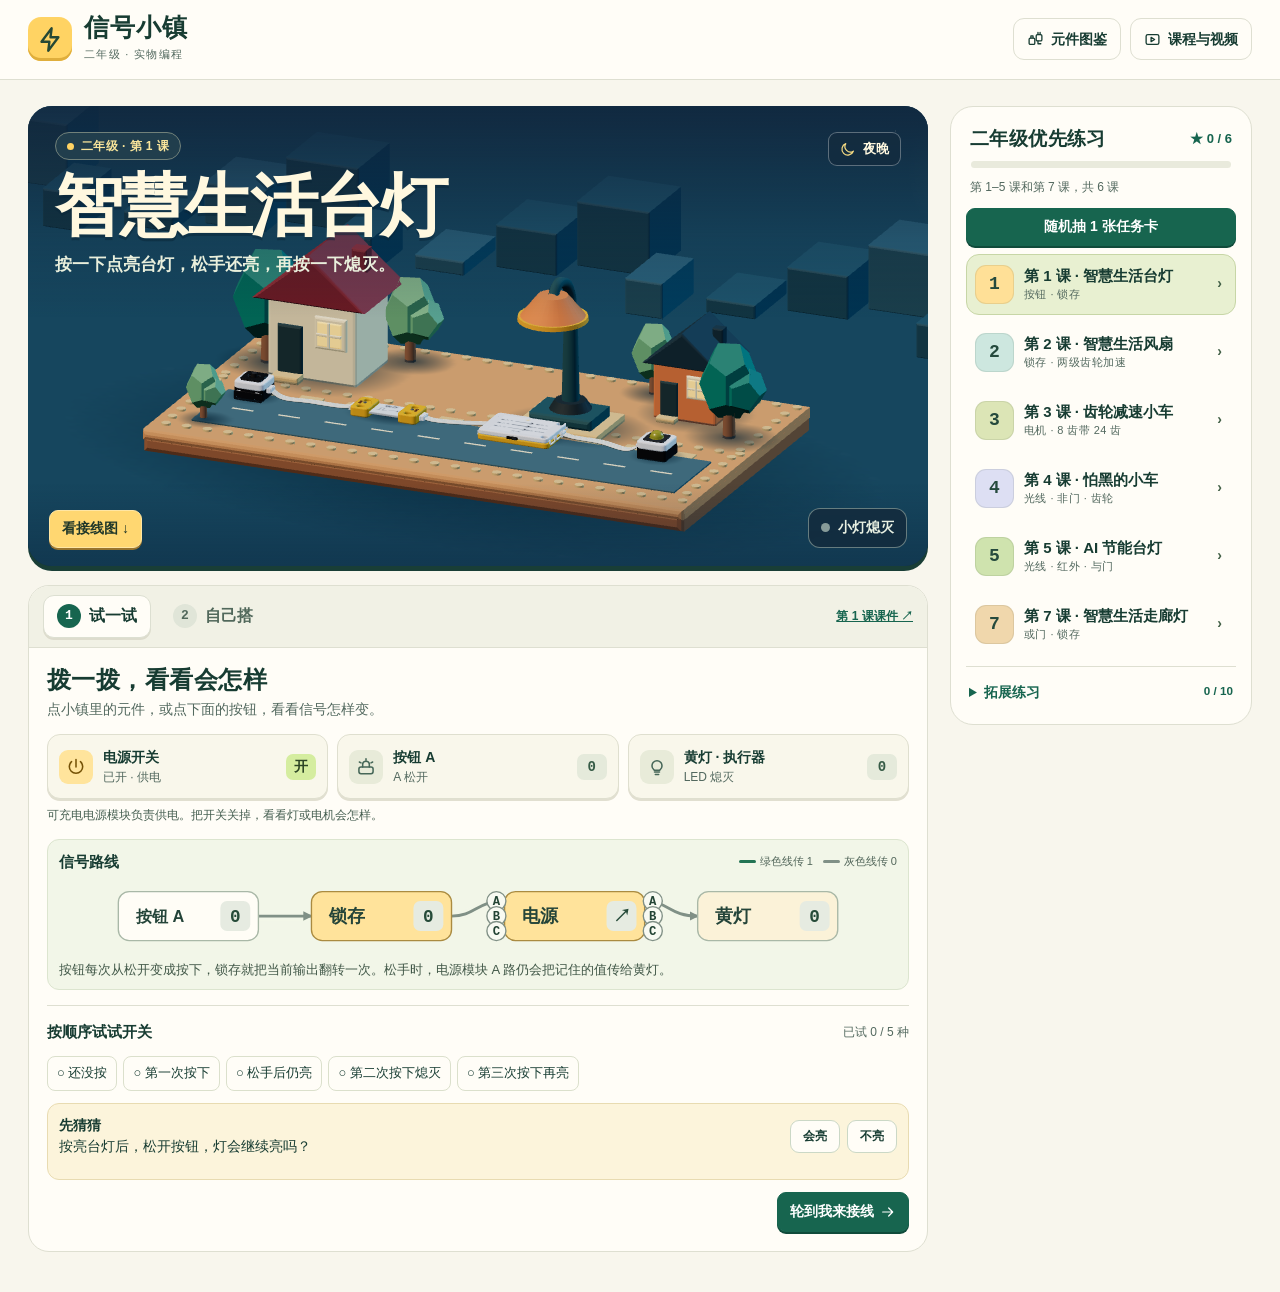
